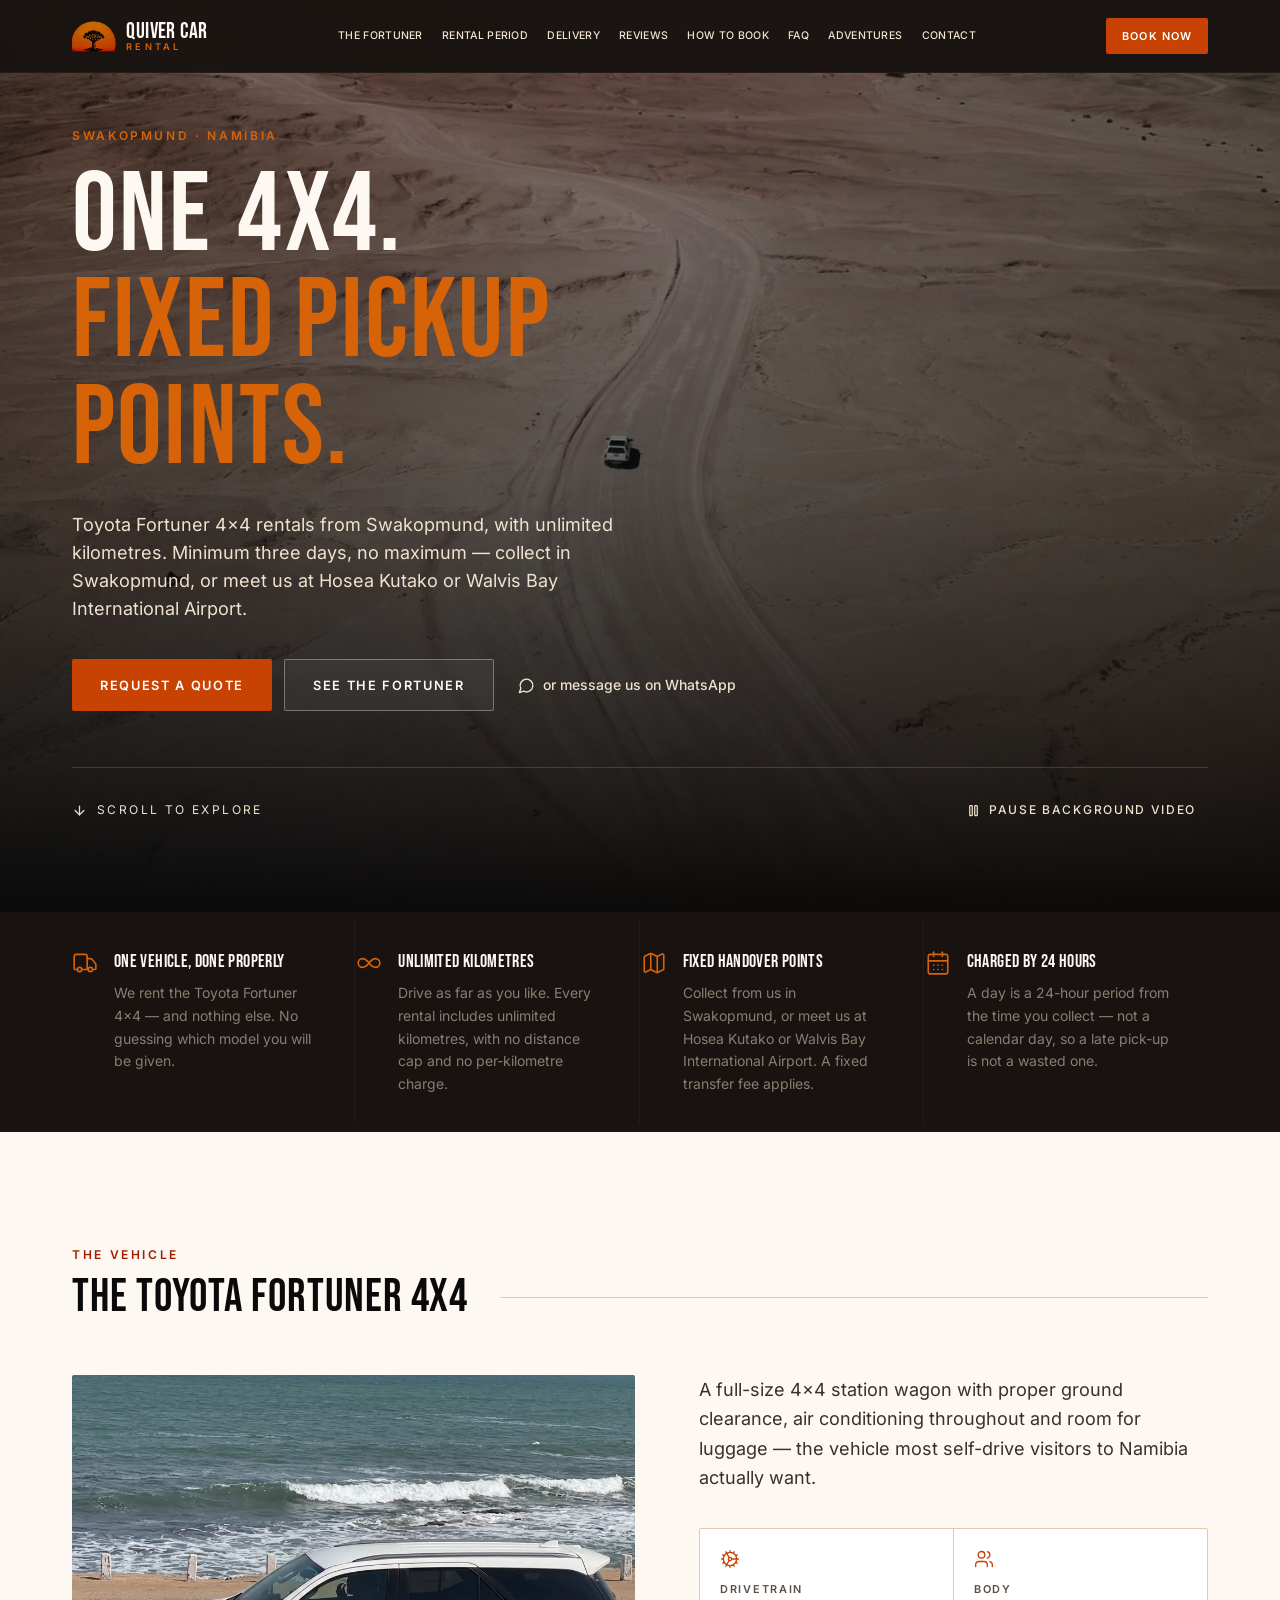
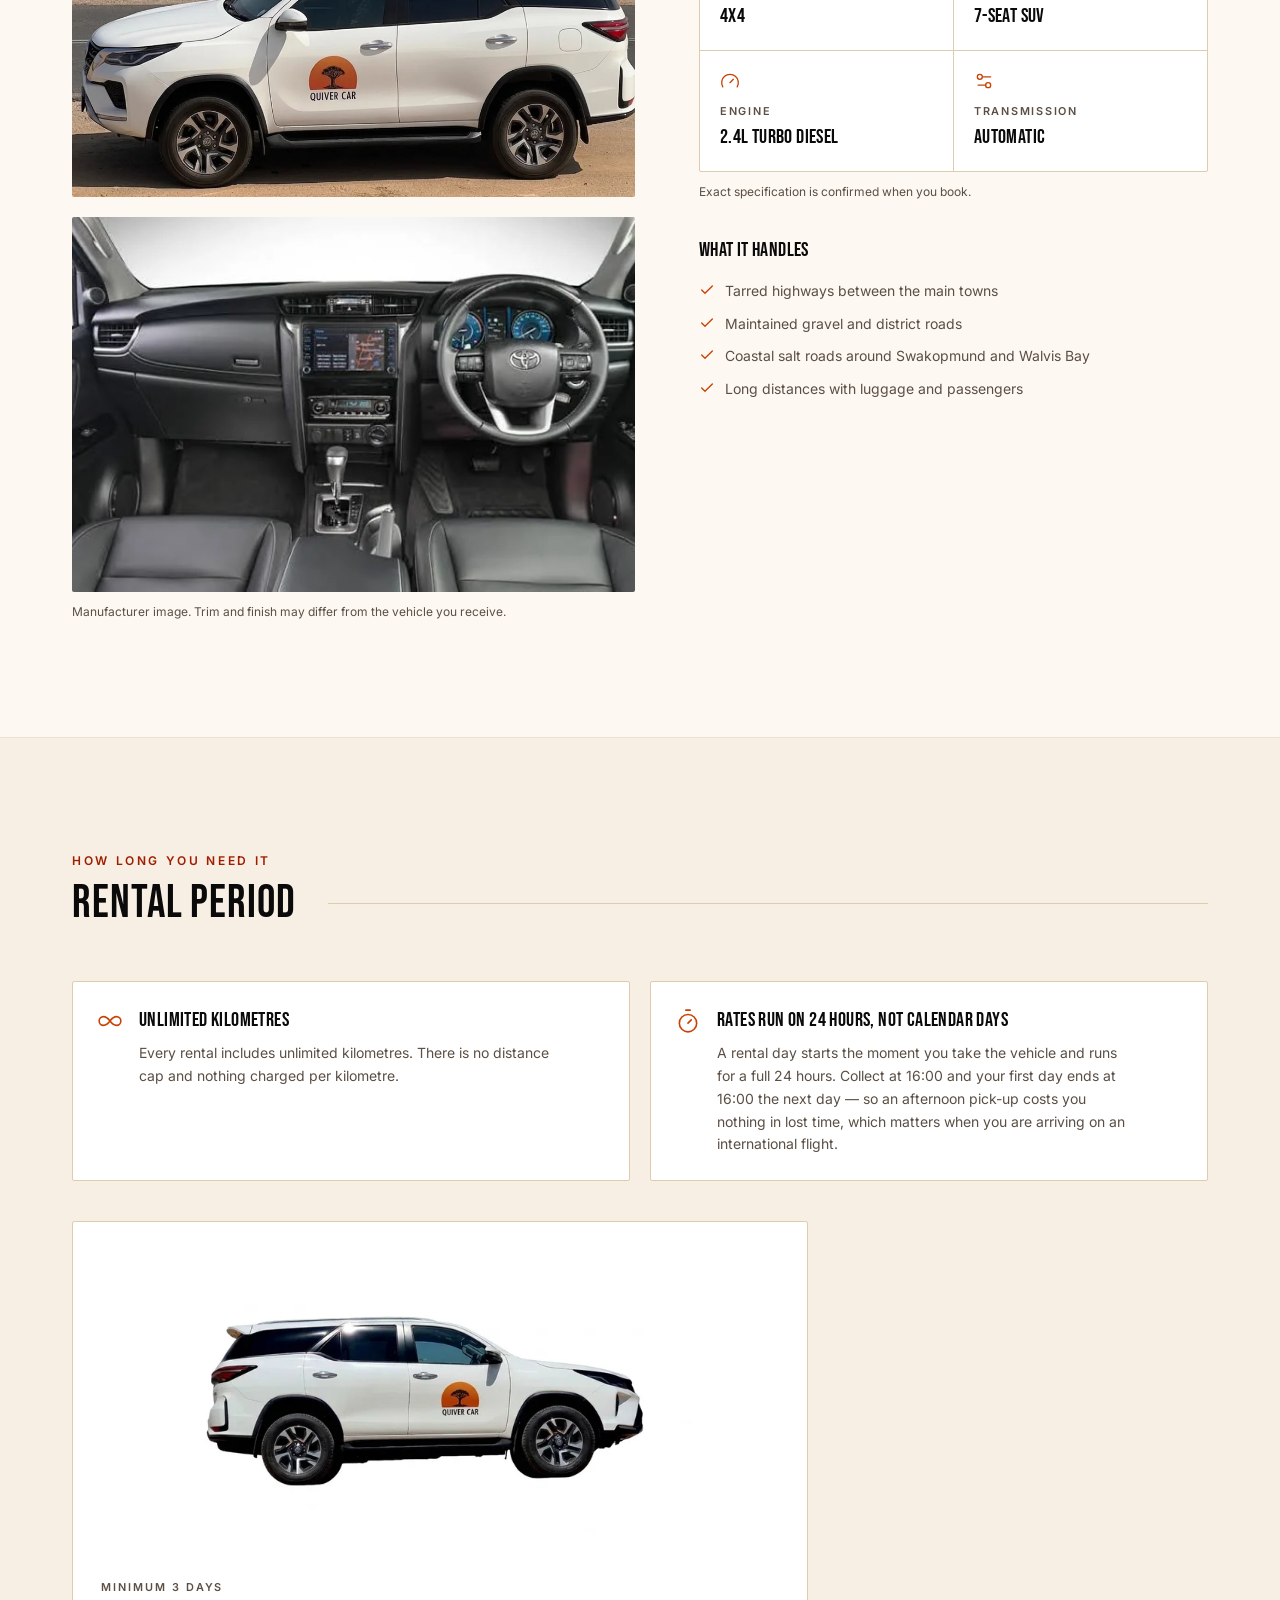
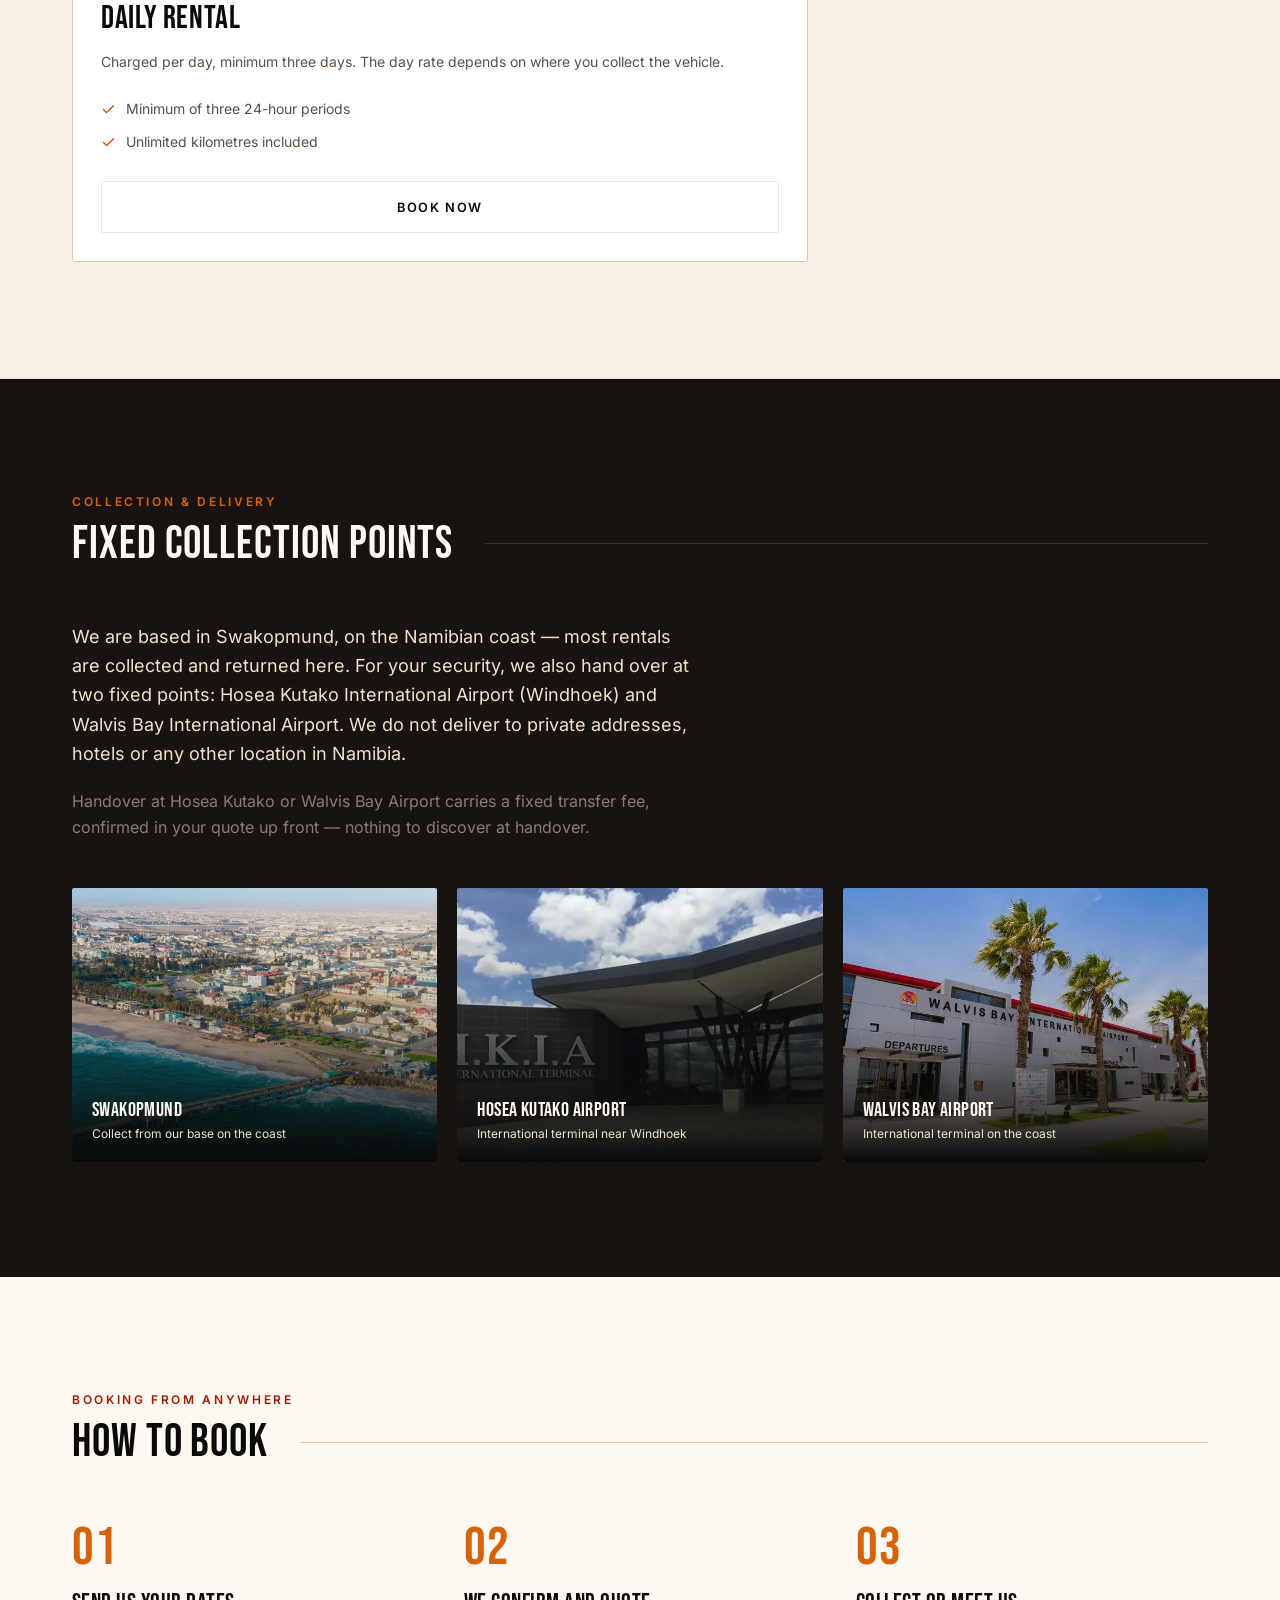
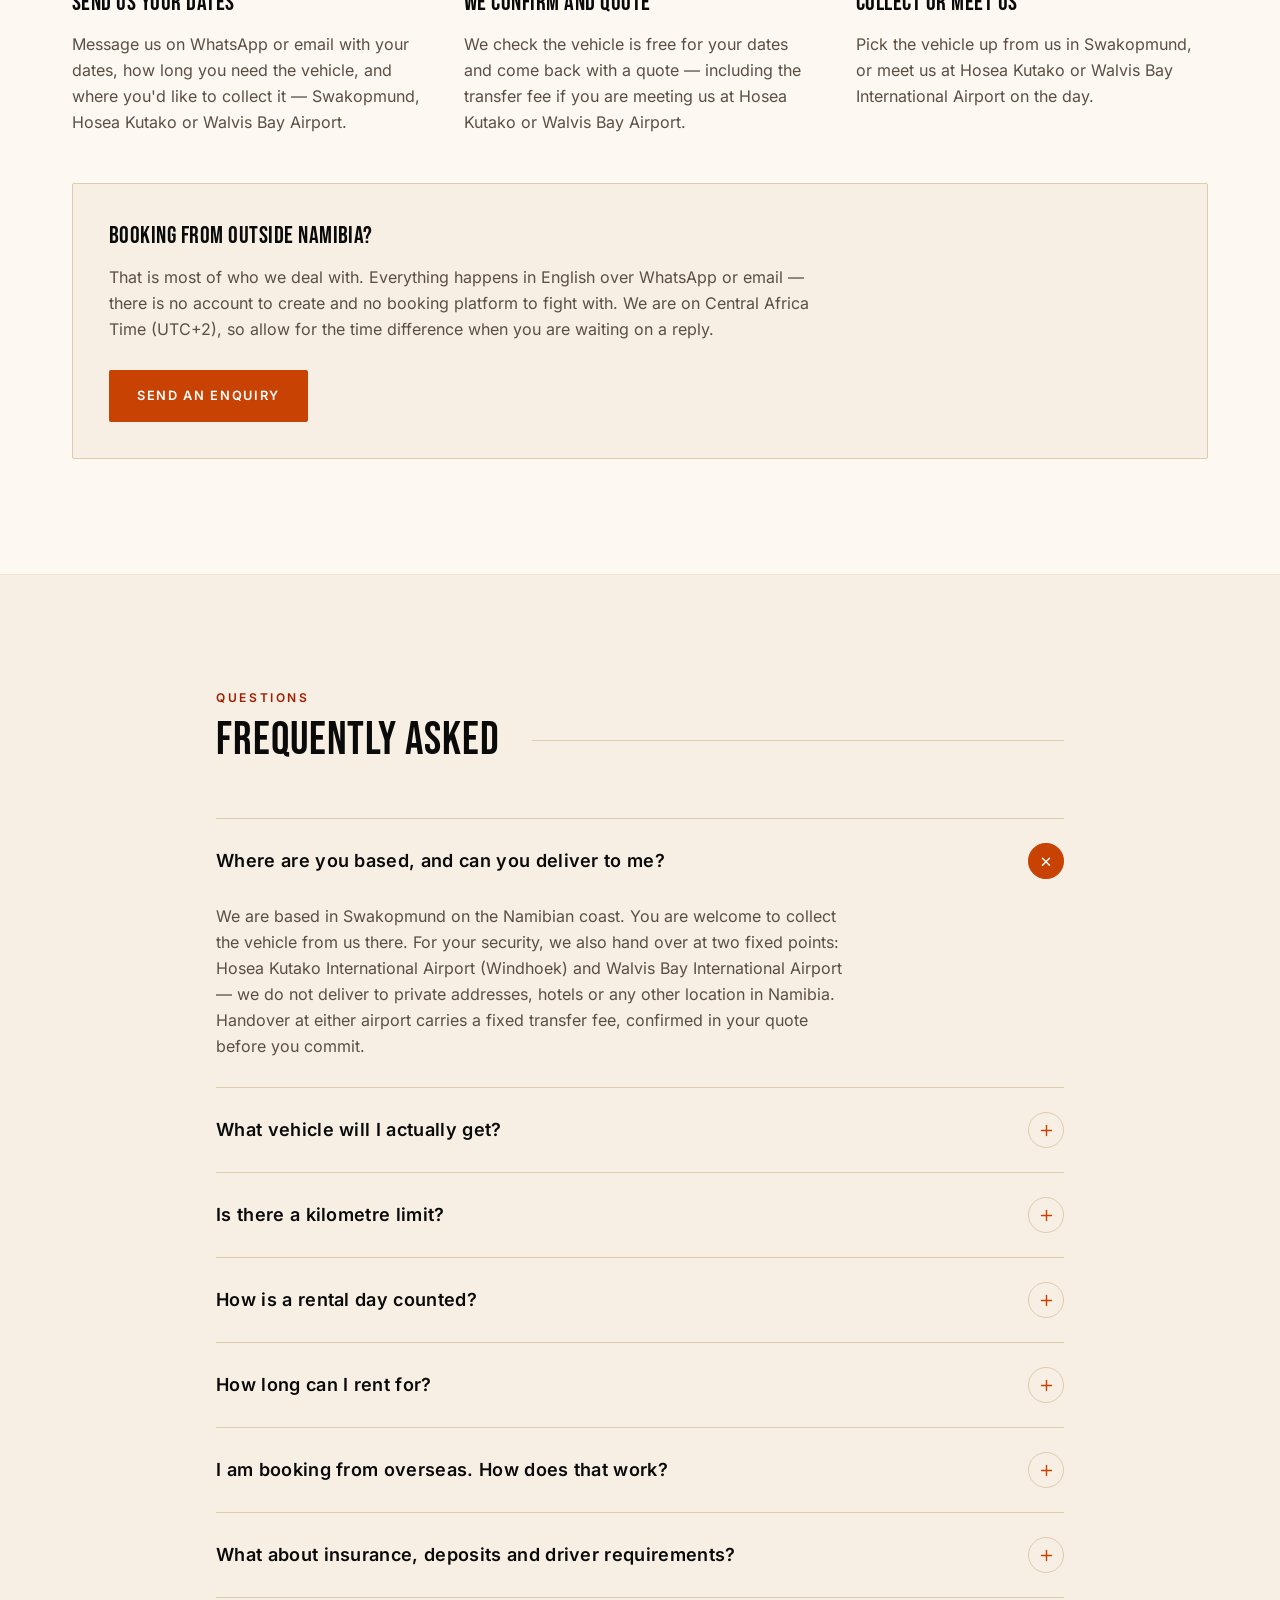
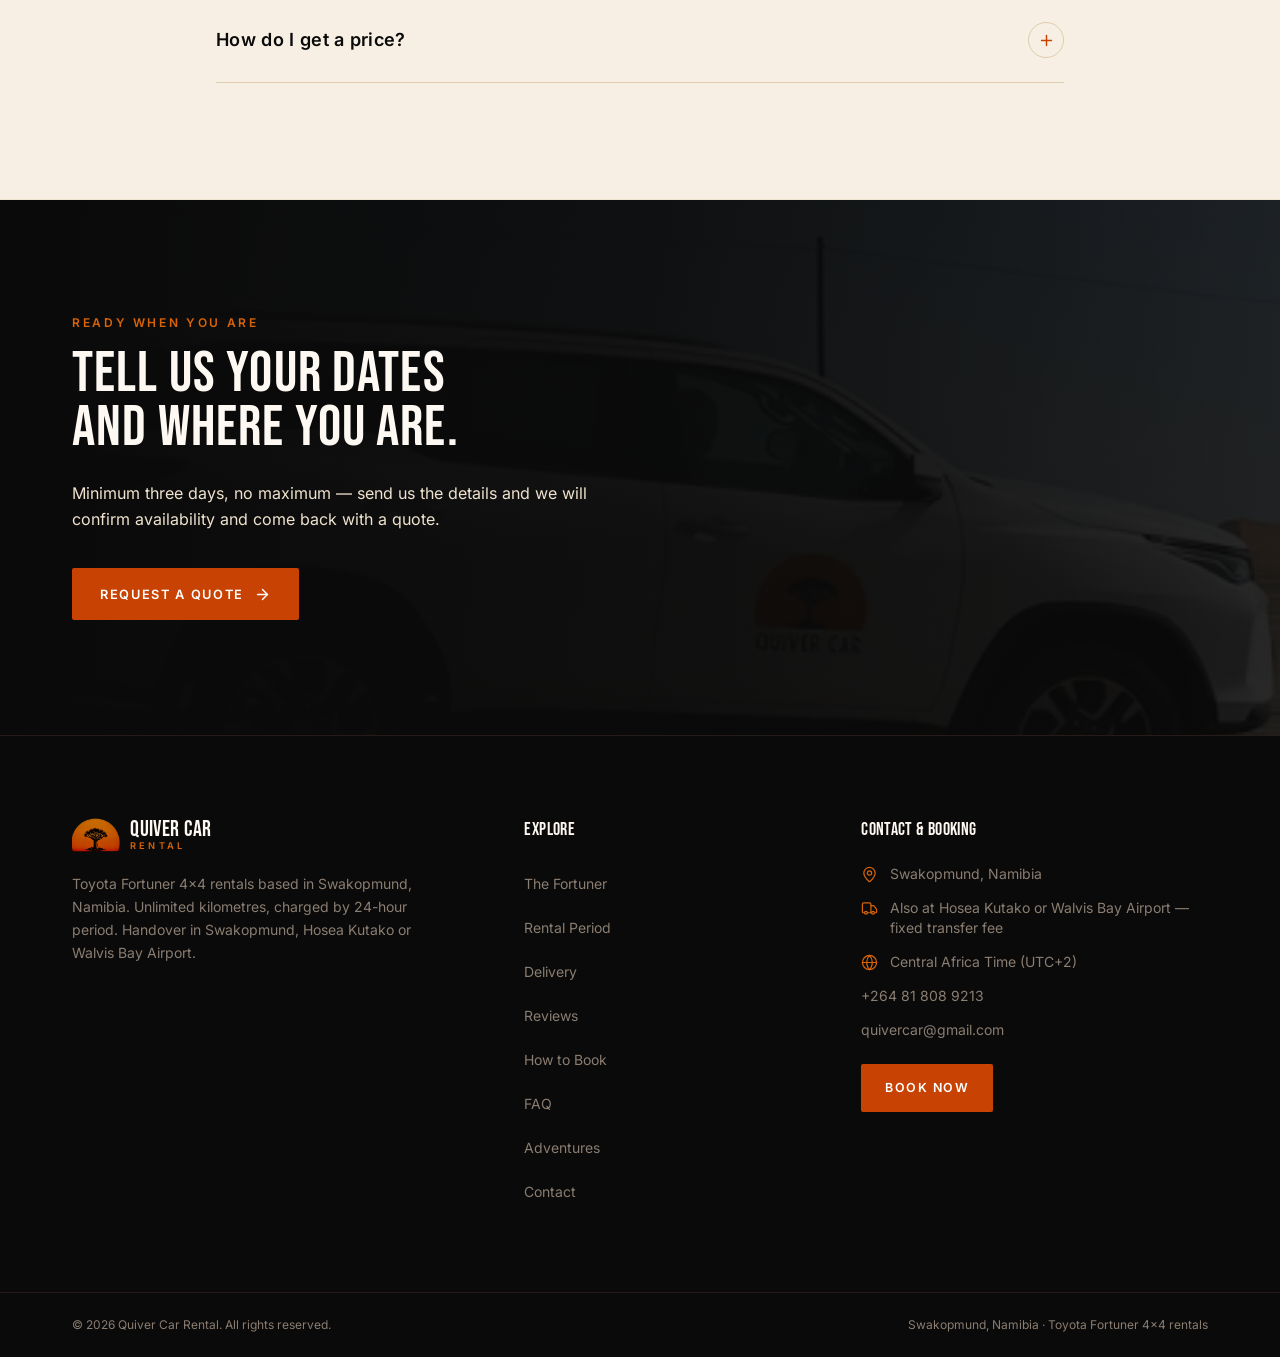
==== index.html @ 5fadf9ae "Show the Fortuner photo on the pricing card and booking review step Adds a vehicle image to the top " ====
<!DOCTYPE html><html lang="en" class="__variable_52c171 __variable_41d65d"><head><meta charSet="utf-8"/><meta name="viewport" content="width=device-width, initial-scale=1"/><link rel="preload" as="image" href="img/mark.png"/><link rel="preload" as="image" href="img/coast.webp"/><link rel="stylesheet" href="_next/static/css/a8dc9301f26d5d79.css" data-precedence="next"/><link rel="preload" as="script" fetchPriority="low" href="_next/static/chunks/webpack-a5c66e363e1b3163.js"/><script src="_next/static/chunks/4bd1b696-927b5d87d2664d33.js" async=""></script><script src="_next/static/chunks/517-0dc8cfbf3fb47ff1.js" async=""></script><script src="_next/static/chunks/main-app-8395f600ef21adf1.js" async=""></script><script src="_next/static/chunks/970-c23693e94775e410.js" async=""></script><script src="_next/static/chunks/778-c5ab63cc339256c5.js" async=""></script><script src="_next/static/chunks/173-78d7983752b4e274.js" async=""></script><script src="_next/static/chunks/107-6d17d8aec960c8bc.js" async=""></script><script src="_next/static/chunks/app/layout-338c8507594116b7.js" async=""></script><script src="_next/static/chunks/app/page-344783a2441de7b4.js" async=""></script><meta name="theme-color" content="#181210"/><title>Quiver Car Rental — Toyota Fortuner 4x4 Hire in Namibia</title><meta name="description" content="Toyota Fortuner 4x4 rentals based in Swakopmund, Namibia. Unlimited kilometres, rates by 24-hour period. Collection in Swakopmund, or handover at Hosea Kutako or Walvis Bay International Airport. Book by WhatsApp or email."/><meta name="keywords" content="Fortuner rental Namibia,4x4 hire Swakopmund,car rental Namibia,monthly car hire Namibia,Namibia self drive"/><meta property="og:title" content="Quiver Car Rental — Toyota Fortuner 4x4 Hire in Namibia"/><meta property="og:description" content="Toyota Fortuner 4x4 rentals from Swakopmund. Unlimited kilometres, collected in Swakopmund or at Hosea Kutako / Walvis Bay Airport."/><meta property="og:site_name" content="Quiver Car Rental"/><meta property="og:locale" content="en_NA"/><meta property="og:image" content="https://quivercarrental.com/img/coast.webp"/><meta property="og:type" content="website"/><meta name="twitter:card" content="summary_large_image"/><meta name="twitter:title" content="Quiver Car Rental — Toyota Fortuner 4x4 Hire in Namibia"/><meta name="twitter:description" content="Toyota Fortuner 4x4 rentals from Swakopmund. Unlimited kilometres, collected in Swakopmund or at Hosea Kutako / Walvis Bay Airport."/><meta name="twitter:image" content="https://quivercarrental.com/img/coast.webp"/><script src="_next/static/chunks/polyfills-42372ed130431b0a.js" noModule=""></script></head><body class="min-h-dvh"><a href="index.html#main" class="sr-only focus:not-sr-only focus:fixed focus:left-4 focus:top-4 focus:z-[200] focus:rounded focus:bg-ink-950 focus:px-5 focus:py-3 focus:text-sm focus:font-semibold focus:text-sand-50">Skip to main content</a><header class="fixed inset-x-0 top-0 z-50 transition-colors duration-300 ease-out bg-gradient-to-b from-ink-950/70 to-transparent"><div class="container-q flex h-[72px] items-center justify-between gap-6"><a class="flex shrink-0 items-center gap-2.5" aria-label="Quiver Car Rental — home" href="index.html"><img alt="" width="44" height="34" decoding="async" data-nimg="1" class="h-[34px] w-auto" style="color:transparent" src="img/mark.png"/><span class="flex flex-col leading-none"><span class="whitespace-nowrap font-display text-[1.35rem] tracking-display text-sand-50">Quiver Car</span><span class="font-body text-[0.58rem] font-semibold uppercase tracking-[0.34em] text-sun-500">Rental</span></span></a><nav aria-label="Primary" class="hidden lg:block"><ul class="flex items-center gap-1"><li><a class="relative block whitespace-nowrap rounded px-2.5 py-2 text-[0.74rem] font-medium uppercase tracking-[0.08em] transition-colors duration-200 text-sand-200 hover:text-sand-50" href="index.html#vehicle">The Fortuner</a></li><li><a class="relative block whitespace-nowrap rounded px-2.5 py-2 text-[0.74rem] font-medium uppercase tracking-[0.08em] transition-colors duration-200 text-sand-200 hover:text-sand-50" href="index.html#rates">Rental Period</a></li><li><a class="relative block whitespace-nowrap rounded px-2.5 py-2 text-[0.74rem] font-medium uppercase tracking-[0.08em] transition-colors duration-200 text-sand-200 hover:text-sand-50" href="index.html#delivery">Delivery</a></li><li><a class="relative block whitespace-nowrap rounded px-2.5 py-2 text-[0.74rem] font-medium uppercase tracking-[0.08em] transition-colors duration-200 text-sand-200 hover:text-sand-50" href="index.html#reviews">Reviews</a></li><li><a class="relative block whitespace-nowrap rounded px-2.5 py-2 text-[0.74rem] font-medium uppercase tracking-[0.08em] transition-colors duration-200 text-sand-200 hover:text-sand-50" href="index.html#booking">How to Book</a></li><li><a class="relative block whitespace-nowrap rounded px-2.5 py-2 text-[0.74rem] font-medium uppercase tracking-[0.08em] transition-colors duration-200 text-sand-200 hover:text-sand-50" href="index.html#faq">FAQ</a></li><li><a class="relative block whitespace-nowrap rounded px-2.5 py-2 text-[0.74rem] font-medium uppercase tracking-[0.08em] transition-colors duration-200 text-sand-200 hover:text-sand-50" href="adventures.html">Adventures</a></li><li><a class="relative block whitespace-nowrap rounded px-2.5 py-2 text-[0.74rem] font-medium uppercase tracking-[0.08em] transition-colors duration-200 text-sand-200 hover:text-sand-50" href="contact.html">Contact</a></li></ul></nav><div class="flex items-center gap-2"><a class="hidden whitespace-nowrap rounded-sm bg-sun-600 px-5 py-3 text-[0.75rem] font-semibold uppercase tracking-[0.1em] text-white transition-colors duration-200 hover:bg-sun-700 sm:inline-block" href="booking.html">Book Now</a><button type="button" aria-label="Open navigation menu" aria-expanded="false" class="grid h-12 w-12 place-items-center rounded-sm text-sand-50 transition-colors duration-200 hover:bg-white/10 lg:hidden"><svg xmlns="http://www.w3.org/2000/svg" width="24" height="24" viewBox="0 0 24 24" fill="none" stroke="currentColor" stroke-width="1.75" stroke-linecap="round" stroke-linejoin="round" class="lucide lucide-menu" aria-hidden="true"><line x1="4" x2="20" y1="12" y2="12"></line><line x1="4" x2="20" y1="6" y2="6"></line><line x1="4" x2="20" y1="18" y2="18"></line></svg></button></div></div></header><main id="main"><section class="relative isolate flex min-h-[100svh] items-end overflow-hidden bg-ink-950"><div class="absolute inset-0 -z-10 h-[115%] w-full"><video class="h-full w-full object-cover" autoPlay="" muted="" loop="" playsInline="" preload="metadata" poster="video/hero-poster.jpg" aria-label="Aerial footage of a white 4x4 travelling a gravel road across the Namibian desert, with the Atlantic on the horizon"><source src="video/hero-1080.mp4" media="(min-width: 768px)" type="video/mp4"/><source src="video/hero-720.mp4" type="video/mp4"/></video></div><div aria-hidden="true" class="absolute inset-0 -z-10 bg-gradient-to-t from-ink-950 via-ink-950/55 to-ink-950/35"></div><div aria-hidden="true" class="absolute inset-0 -z-10 bg-gradient-to-br from-sun-700/25 via-transparent to-sun-500/10 mix-blend-soft-light"></div><div class="container-q relative w-full pb-16 pt-32 sm:pb-20"><p class="eyebrow-on-dark mb-5" style="opacity:0;transform:translateY(12px)">Swakopmund · Namibia</p><h1 class="max-w-[16ch] text-[clamp(2.9rem,10vw,7rem)] text-sand-50"><span class="mr-[0.22em] inline-block" style="opacity:0;transform:translateY(55%)">One</span><span class="mr-[0.22em] inline-block" style="opacity:0;transform:translateY(55%)">4x4.</span><span class="inline-block text-sun-500" style="opacity:0;transform:translateY(55%)">Fixed Pickup Points.</span></h1><p class="mt-7 max-w-[52ch] text-base leading-relaxed text-sand-200 sm:text-lg" style="opacity:0;transform:translateY(16px)">Toyota Fortuner 4x4 rentals from Swakopmund, with unlimited kilometres. Minimum three days, no maximum — collect in Swakopmund, or meet us at Hosea Kutako or Walvis Bay International Airport.</p><div class="mt-9 flex flex-col gap-3 sm:flex-row sm:items-center" style="opacity:0;transform:translateY(16px)"><a class="inline-flex min-h-[52px] items-center justify-center gap-2.5 rounded-sm px-7 text-[0.8rem] font-semibold uppercase tracking-[0.13em] transition-all duration-200 ease-out bg-sun-600 text-white hover:bg-sun-700 hover:-translate-y-0.5 " href="contact.html">Request a Quote</a><a class="inline-flex min-h-[52px] items-center justify-center gap-2.5 rounded-sm px-7 text-[0.8rem] font-semibold uppercase tracking-[0.13em] transition-all duration-200 ease-out border border-sand-50/35 bg-sand-50/5 text-sand-50 backdrop-blur-sm hover:border-sand-50 hover:bg-sand-50/15 " href="index.html#vehicle">See the Fortuner</a></div><div class="mt-14 flex items-center justify-between border-t border-sand-50/15 pt-5"><span class="hidden items-center gap-2.5 text-xs uppercase tracking-[0.2em] text-sand-200 sm:flex"><svg xmlns="http://www.w3.org/2000/svg" width="15" height="15" viewBox="0 0 24 24" fill="none" stroke="currentColor" stroke-width="2" stroke-linecap="round" stroke-linejoin="round" class="lucide lucide-arrow-down" aria-hidden="true"><path d="M12 5v14"></path><path d="m19 12-7 7-7-7"></path></svg>Scroll to explore</span><button type="button" class="ml-auto inline-flex min-h-[44px] items-center gap-2 rounded-sm px-3 text-xs font-medium uppercase tracking-[0.14em] text-sand-200 transition-colors duration-200 hover:bg-white/10 hover:text-sand-50"><svg xmlns="http://www.w3.org/2000/svg" width="15" height="15" viewBox="0 0 24 24" fill="none" stroke="currentColor" stroke-width="2" stroke-linecap="round" stroke-linejoin="round" class="lucide lucide-pause" aria-hidden="true"><rect x="14" y="4" width="4" height="16" rx="1"></rect><rect x="6" y="4" width="4" height="16" rx="1"></rect></svg>Pause background video</button></div></div></section><section class="bg-ink-900" aria-label="Why rent with us"><div class="container-q grid gap-px py-2 sm:grid-cols-2 xl:grid-cols-4"><div class="flex gap-4 border-b border-ink-800 py-7 xl:border-b-0 xl:border-r xl:pr-8 xl:last:border-r-0" style="opacity:0;transform:translateY(22px)"><svg xmlns="http://www.w3.org/2000/svg" width="26" height="26" viewBox="0 0 24 24" fill="none" stroke="currentColor" stroke-width="1.5" stroke-linecap="round" stroke-linejoin="round" class="lucide lucide-truck mt-0.5 shrink-0 text-sun-500" aria-hidden="true"><path d="M14 18V6a2 2 0 0 0-2-2H4a2 2 0 0 0-2 2v11a1 1 0 0 0 1 1h2"></path><path d="M15 18H9"></path><path d="M19 18h2a1 1 0 0 0 1-1v-3.65a1 1 0 0 0-.22-.624l-3.48-4.35A1 1 0 0 0 17.52 8H14"></path><circle cx="17" cy="18" r="2"></circle><circle cx="7" cy="18" r="2"></circle></svg><div><h2 class="font-display text-lg tracking-display text-sand-50">One Vehicle, Done Properly</h2><p class="mt-1.5 text-sm leading-relaxed text-ink-400">We rent the Toyota Fortuner 4x4 — and nothing else. No guessing which model you will be given.</p></div></div><div class="flex gap-4 border-b border-ink-800 py-7 xl:border-b-0 xl:border-r xl:pr-8 xl:last:border-r-0" style="opacity:0;transform:translateY(22px)"><svg xmlns="http://www.w3.org/2000/svg" width="26" height="26" viewBox="0 0 24 24" fill="none" stroke="currentColor" stroke-width="1.5" stroke-linecap="round" stroke-linejoin="round" class="lucide lucide-infinity mt-0.5 shrink-0 text-sun-500" aria-hidden="true"><path d="M12 12c-2-2.67-4-4-6-4a4 4 0 1 0 0 8c2 0 4-1.33 6-4Zm0 0c2 2.67 4 4 6 4a4 4 0 0 0 0-8c-2 0-4 1.33-6 4Z"></path></svg><div><h2 class="font-display text-lg tracking-display text-sand-50">Unlimited Kilometres</h2><p class="mt-1.5 text-sm leading-relaxed text-ink-400">Drive as far as you like. Every rental includes unlimited kilometres, with no distance cap and no per-kilometre charge.</p></div></div><div class="flex gap-4 border-b border-ink-800 py-7 xl:border-b-0 xl:border-r xl:pr-8 xl:last:border-r-0" style="opacity:0;transform:translateY(22px)"><svg xmlns="http://www.w3.org/2000/svg" width="26" height="26" viewBox="0 0 24 24" fill="none" stroke="currentColor" stroke-width="1.5" stroke-linecap="round" stroke-linejoin="round" class="lucide lucide-map mt-0.5 shrink-0 text-sun-500" aria-hidden="true"><path d="M14.106 5.553a2 2 0 0 0 1.788 0l3.659-1.83A1 1 0 0 1 21 4.619v12.764a1 1 0 0 1-.553.894l-4.553 2.277a2 2 0 0 1-1.788 0l-4.212-2.106a2 2 0 0 0-1.788 0l-3.659 1.83A1 1 0 0 1 3 19.381V6.618a1 1 0 0 1 .553-.894l4.553-2.277a2 2 0 0 1 1.788 0z"></path><path d="M15 5.764v15"></path><path d="M9 3.236v15"></path></svg><div><h2 class="font-display text-lg tracking-display text-sand-50">Fixed Handover Points</h2><p class="mt-1.5 text-sm leading-relaxed text-ink-400">Collect from us in Swakopmund, or meet us at Hosea Kutako or Walvis Bay International Airport. A fixed transfer fee applies.</p></div></div><div class="flex gap-4 border-b border-ink-800 py-7 xl:border-b-0 xl:border-r xl:pr-8 xl:last:border-r-0" style="opacity:0;transform:translateY(22px)"><svg xmlns="http://www.w3.org/2000/svg" width="26" height="26" viewBox="0 0 24 24" fill="none" stroke="currentColor" stroke-width="1.5" stroke-linecap="round" stroke-linejoin="round" class="lucide lucide-calendar-days mt-0.5 shrink-0 text-sun-500" aria-hidden="true"><path d="M8 2v4"></path><path d="M16 2v4"></path><rect width="18" height="18" x="3" y="4" rx="2"></rect><path d="M3 10h18"></path><path d="M8 14h.01"></path><path d="M12 14h.01"></path><path d="M16 14h.01"></path><path d="M8 18h.01"></path><path d="M12 18h.01"></path><path d="M16 18h.01"></path></svg><div><h2 class="font-display text-lg tracking-display text-sand-50">Charged by 24 Hours</h2><p class="mt-1.5 text-sm leading-relaxed text-ink-400">A day is a 24-hour period from the time you collect — not a calendar day, so a late pick-up is not a wasted one.</p></div></div></div></section><section id="vehicle" class="section-y" aria-labelledby="vehicle-heading"><div class="container-q"><div class="mb-10 sm:mb-14" style="opacity:0;transform:translateY(22px)"><p class="eyebrow mb-3">The vehicle</p><div class="flex items-center gap-5 sm:gap-8"><h2 class="shrink-0 text-[clamp(1.75rem,4.5vw,2.9rem)] text-ink-950">The Toyota Fortuner 4x4</h2><span class="rule-trail" aria-hidden="true"></span></div></div><h2 id="vehicle-heading" class="sr-only">The Toyota Fortuner 4x4</h2><div class="grid gap-10 lg:grid-cols-[1.05fr_0.95fr] lg:gap-16"><div class="space-y-5"><div class="relative aspect-[4/3] overflow-hidden rounded-sm" style="opacity:0;transform:translateY(22px)"><img alt="The Quiver Car Rental Toyota Fortuner parked on the sand beside the Atlantic surf" decoding="async" data-nimg="fill" class="object-cover" style="position:absolute;height:100%;width:100%;left:0;top:0;right:0;bottom:0;color:transparent" src="img/coast.webp"/></div><div style="opacity:0;transform:translateY(22px)"><figure><div class="relative aspect-[3/2] overflow-hidden rounded-sm bg-sand-100"><img alt="The cabin of a Toyota Fortuner, showing the dashboard, touchscreen and right-hand-drive steering wheel" loading="lazy" decoding="async" data-nimg="fill" class="object-cover" style="position:absolute;height:100%;width:100%;left:0;top:0;right:0;bottom:0;color:transparent" src="img/interior.webp"/></div><figcaption class="mt-2.5 text-xs leading-relaxed text-ink-600">Manufacturer image. Trim and finish may differ from the vehicle you receive.</figcaption></figure></div></div><div><div style="opacity:0;transform:translateY(22px)"><p class="max-w-[54ch] text-lg leading-relaxed text-ink-700">A full-size 4x4 station wagon with proper ground clearance, air conditioning throughout and room for luggage — the vehicle most self-drive visitors to Namibia actually want.</p></div><div style="opacity:0;transform:translateY(22px)"><dl class="mt-9 grid grid-cols-2 gap-px overflow-hidden rounded-sm border border-sand-300 bg-sand-300"><div class="bg-white p-5"><svg xmlns="http://www.w3.org/2000/svg" width="20" height="20" viewBox="0 0 24 24" fill="none" stroke="currentColor" stroke-width="1.6" stroke-linecap="round" stroke-linejoin="round" class="lucide lucide-cog text-sun-600" aria-hidden="true"><path d="M12 20a8 8 0 1 0 0-16 8 8 0 0 0 0 16Z"></path><path d="M12 14a2 2 0 1 0 0-4 2 2 0 0 0 0 4Z"></path><path d="M12 2v2"></path><path d="M12 22v-2"></path><path d="m17 20.66-1-1.73"></path><path d="M11 10.27 7 3.34"></path><path d="m20.66 17-1.73-1"></path><path d="m3.34 7 1.73 1"></path><path d="M14 12h8"></path><path d="M2 12h2"></path><path d="m20.66 7-1.73 1"></path><path d="m3.34 17 1.73-1"></path><path d="m17 3.34-1 1.73"></path><path d="m11 13.73-4 6.93"></path></svg><dt class="mt-3 text-[0.68rem] font-semibold uppercase tracking-[0.16em] text-ink-600">Drivetrain</dt><dd class="mt-1 font-display text-xl tracking-display text-ink-950">4x4</dd></div><div class="bg-white p-5"><svg xmlns="http://www.w3.org/2000/svg" width="20" height="20" viewBox="0 0 24 24" fill="none" stroke="currentColor" stroke-width="1.6" stroke-linecap="round" stroke-linejoin="round" class="lucide lucide-users text-sun-600" aria-hidden="true"><path d="M16 21v-2a4 4 0 0 0-4-4H6a4 4 0 0 0-4 4v2"></path><circle cx="9" cy="7" r="4"></circle><path d="M22 21v-2a4 4 0 0 0-3-3.87"></path><path d="M16 3.13a4 4 0 0 1 0 7.75"></path></svg><dt class="mt-3 text-[0.68rem] font-semibold uppercase tracking-[0.16em] text-ink-600">Body</dt><dd class="mt-1 font-display text-xl tracking-display text-ink-950">7-seat SUV</dd></div><div class="bg-white p-5"><svg xmlns="http://www.w3.org/2000/svg" width="20" height="20" viewBox="0 0 24 24" fill="none" stroke="currentColor" stroke-width="1.6" stroke-linecap="round" stroke-linejoin="round" class="lucide lucide-gauge text-sun-600" aria-hidden="true"><path d="m12 14 4-4"></path><path d="M3.34 19a10 10 0 1 1 17.32 0"></path></svg><dt class="mt-3 text-[0.68rem] font-semibold uppercase tracking-[0.16em] text-ink-600">Engine</dt><dd class="mt-1 font-display text-xl tracking-display text-ink-950">2.4L Turbo Diesel</dd></div><div class="bg-white p-5"><svg xmlns="http://www.w3.org/2000/svg" width="20" height="20" viewBox="0 0 24 24" fill="none" stroke="currentColor" stroke-width="1.6" stroke-linecap="round" stroke-linejoin="round" class="lucide lucide-settings2 text-sun-600" aria-hidden="true"><path d="M20 7h-9"></path><path d="M14 17H5"></path><circle cx="17" cy="17" r="3"></circle><circle cx="7" cy="7" r="3"></circle></svg><dt class="mt-3 text-[0.68rem] font-semibold uppercase tracking-[0.16em] text-ink-600">Transmission</dt><dd class="mt-1 font-display text-xl tracking-display text-ink-950">Automatic</dd></div></dl><p class="mt-3 text-xs text-ink-600">Exact specification is confirmed when you book.</p></div><div style="opacity:0;transform:translateY(22px)"><h3 class="mt-9 font-display text-xl tracking-display text-ink-950">What it handles</h3><ul class="mt-4 space-y-2.5"><li class="flex gap-2.5 text-sm leading-relaxed text-ink-600"><svg xmlns="http://www.w3.org/2000/svg" width="16" height="16" viewBox="0 0 24 24" fill="none" stroke="currentColor" stroke-width="2" stroke-linecap="round" stroke-linejoin="round" class="lucide lucide-check mt-0.5 shrink-0 text-sun-600" aria-hidden="true"><path d="M20 6 9 17l-5-5"></path></svg>Tarred highways between the main towns</li><li class="flex gap-2.5 text-sm leading-relaxed text-ink-600"><svg xmlns="http://www.w3.org/2000/svg" width="16" height="16" viewBox="0 0 24 24" fill="none" stroke="currentColor" stroke-width="2" stroke-linecap="round" stroke-linejoin="round" class="lucide lucide-check mt-0.5 shrink-0 text-sun-600" aria-hidden="true"><path d="M20 6 9 17l-5-5"></path></svg>Maintained gravel and district roads</li><li class="flex gap-2.5 text-sm leading-relaxed text-ink-600"><svg xmlns="http://www.w3.org/2000/svg" width="16" height="16" viewBox="0 0 24 24" fill="none" stroke="currentColor" stroke-width="2" stroke-linecap="round" stroke-linejoin="round" class="lucide lucide-check mt-0.5 shrink-0 text-sun-600" aria-hidden="true"><path d="M20 6 9 17l-5-5"></path></svg>Coastal salt roads around Swakopmund and Walvis Bay</li><li class="flex gap-2.5 text-sm leading-relaxed text-ink-600"><svg xmlns="http://www.w3.org/2000/svg" width="16" height="16" viewBox="0 0 24 24" fill="none" stroke="currentColor" stroke-width="2" stroke-linecap="round" stroke-linejoin="round" class="lucide lucide-check mt-0.5 shrink-0 text-sun-600" aria-hidden="true"><path d="M20 6 9 17l-5-5"></path></svg>Long distances with luggage and passengers</li></ul></div></div></div></div></section><section id="rates" class="border-y border-sand-200 bg-sand-100 section-y" aria-labelledby="rates-heading"><div class="container-q"><div class="mb-10 sm:mb-14" style="opacity:0;transform:translateY(22px)"><p class="eyebrow mb-3">How long you need it</p><div class="flex items-center gap-5 sm:gap-8"><h2 class="shrink-0 text-[clamp(1.75rem,4.5vw,2.9rem)] text-ink-950">Rental Period</h2><span class="rule-trail" aria-hidden="true"></span></div></div><h2 id="rates-heading" class="sr-only">Rental period</h2><div class="mb-10 grid gap-5 sm:grid-cols-2"><div class="flex gap-4 rounded-sm border border-sand-300 bg-white p-6" style="opacity:0;transform:translateY(22px)"><svg xmlns="http://www.w3.org/2000/svg" width="26" height="26" viewBox="0 0 24 24" fill="none" stroke="currentColor" stroke-width="1.5" stroke-linecap="round" stroke-linejoin="round" class="lucide lucide-infinity mt-0.5 shrink-0 text-sun-600" aria-hidden="true"><path d="M12 12c-2-2.67-4-4-6-4a4 4 0 1 0 0 8c2 0 4-1.33 6-4Zm0 0c2 2.67 4 4 6 4a4 4 0 0 0 0-8c-2 0-4 1.33-6 4Z"></path></svg><div><h3 class="font-display text-xl tracking-display text-ink-950">Unlimited Kilometres</h3><p class="mt-2 max-w-[46ch] text-sm leading-relaxed text-ink-600">Every rental includes unlimited kilometres. There is no distance cap and nothing charged per kilometre.</p></div></div><div class="flex gap-4 rounded-sm border border-sand-300 bg-white p-6" style="opacity:0;transform:translateY(22px)"><svg xmlns="http://www.w3.org/2000/svg" width="26" height="26" viewBox="0 0 24 24" fill="none" stroke="currentColor" stroke-width="1.5" stroke-linecap="round" stroke-linejoin="round" class="lucide lucide-timer mt-0.5 shrink-0 text-sun-600" aria-hidden="true"><line x1="10" x2="14" y1="2" y2="2"></line><line x1="12" x2="15" y1="14" y2="11"></line><circle cx="12" cy="14" r="8"></circle></svg><div><h3 class="font-display text-xl tracking-display text-ink-950">Rates run on 24 hours, not calendar days</h3><p class="mt-2 max-w-[46ch] text-sm leading-relaxed text-ink-600">A rental day starts the moment you take the vehicle and runs for a full 24 hours. Collect at 16:00 and your first day ends at 16:00 the next day — so an afternoon pick-up costs you nothing in lost time, which matters when you are arriving on an international flight.</p></div></div></div><div class="max-w-[46rem]"><div class="flex h-full flex-col rounded-sm border p-7 border-sand-300 bg-white" style="opacity:0;transform:translateY(22px)"><div class="-mx-7 -mt-7 mb-4"><img class="block w-full h-auto rounded-t-sm" src="img/fortuner-pricing.webp" alt="Toyota Fortuner 4x4 available for daily rental" loading="lazy"/></div><p class="text-[0.68rem] font-semibold uppercase tracking-[0.18em] text-ink-600">Minimum 3 days</p><h3 class="mt-2 font-display text-[2rem] leading-none tracking-display text-ink-950">Daily Rental</h3><p class="mt-4 text-sm leading-relaxed text-ink-600">Charged per day, minimum three days. The day rate depends on where you collect the vehicle.</p><ul class="mt-6 space-y-2.5"><li class="flex gap-2.5 text-sm leading-relaxed text-ink-600"><svg xmlns="http://www.w3.org/2000/svg" width="15" height="15" viewBox="0 0 24 24" fill="none" stroke="currentColor" stroke-width="2" stroke-linecap="round" stroke-linejoin="round" class="lucide lucide-check mt-1 shrink-0 text-sun-600" aria-hidden="true"><path d="M20 6 9 17l-5-5"></path></svg>Minimum of three 24-hour periods</li><li class="flex gap-2.5 text-sm leading-relaxed text-ink-600"><svg xmlns="http://www.w3.org/2000/svg" width="15" height="15" viewBox="0 0 24 24" fill="none" stroke="currentColor" stroke-width="2" stroke-linecap="round" stroke-linejoin="round" class="lucide lucide-check mt-1 shrink-0 text-sun-600" aria-hidden="true"><path d="M20 6 9 17l-5-5"></path></svg>Unlimited kilometres included</li></ul><div class="mt-auto pt-7"><a class="inline-flex min-h-[52px] items-center justify-center gap-2.5 rounded-sm px-7 text-[0.8rem] font-semibold uppercase tracking-[0.13em] transition-all duration-200 ease-out border border-ink-300/60 bg-transparent text-ink-950 hover:border-sun-600 hover:text-sun-700 w-full" href="booking.html">Book Now</a></div></div></div></div></section><section id="delivery" class="bg-ink-900 section-y" aria-labelledby="delivery-heading"><div class="container-q"><div class="mb-10 sm:mb-14" style="opacity:0;transform:translateY(22px)"><p class="eyebrow-on-dark mb-3">Collection &amp; delivery</p><div class="flex items-center gap-5 sm:gap-8"><h2 class="shrink-0 text-[clamp(1.75rem,4.5vw,2.9rem)] text-sand-50">Fixed Collection Points</h2><span class="rule-trail-dark" aria-hidden="true"></span></div></div><h2 id="delivery-heading" class="sr-only">Collection and delivery</h2><div class="max-w-[62ch]" style="opacity:0;transform:translateY(22px)"><p class="text-lg leading-relaxed text-sand-200">We are based in Swakopmund, on the Namibian coast — most rentals are collected and returned here. For your security, we also hand over at two fixed points: Hosea Kutako International Airport (Windhoek) and Walvis Bay International Airport. We do not deliver to private addresses, hotels or any other location in Namibia.</p><p class="mt-5 leading-relaxed text-ink-400">Handover at Hosea Kutako or Walvis Bay Airport carries a fixed transfer fee, confirmed in your quote up front — nothing to discover at handover.</p></div><div class="mt-12 grid gap-5 sm:grid-cols-2 lg:grid-cols-3"><div style="opacity:0;transform:translateY(22px)"><figure class="group relative aspect-[4/3] overflow-hidden rounded-sm"><img alt="Aerial view of Swakopmund&#39;s coastline and jetty on the Namibian coast" loading="lazy" decoding="async" data-nimg="fill" class="object-cover transition-transform duration-700 ease-out group-hover:scale-[1.04]" style="position:absolute;height:100%;width:100%;left:0;top:0;right:0;bottom:0;color:transparent" src="img/delivery-swakopmund.webp"/><div aria-hidden="true" class="absolute inset-0 bg-gradient-to-t from-ink-950 via-ink-950/25 to-transparent"></div><figcaption class="absolute inset-x-0 bottom-0 p-5"><p class="font-display text-xl tracking-display text-sand-50">Swakopmund</p><p class="mt-0.5 text-xs text-sand-200">Collect from our base on the coast</p></figcaption></figure></div><div style="opacity:0;transform:translateY(22px)"><figure class="group relative aspect-[4/3] overflow-hidden rounded-sm"><img alt="Hosea Kutako International Airport terminal building near Windhoek" loading="lazy" decoding="async" data-nimg="fill" class="object-cover transition-transform duration-700 ease-out group-hover:scale-[1.04]" style="position:absolute;height:100%;width:100%;left:0;top:0;right:0;bottom:0;color:transparent" src="img/delivery-hosea-kutako.webp"/><div aria-hidden="true" class="absolute inset-0 bg-gradient-to-t from-ink-950 via-ink-950/25 to-transparent"></div><figcaption class="absolute inset-x-0 bottom-0 p-5"><p class="font-display text-xl tracking-display text-sand-50">Hosea Kutako Airport</p><p class="mt-0.5 text-xs text-sand-200">International terminal near Windhoek</p></figcaption></figure></div><div style="opacity:0;transform:translateY(22px)"><figure class="group relative aspect-[4/3] overflow-hidden rounded-sm"><img alt="Walvis Bay International Airport terminal building" loading="lazy" decoding="async" data-nimg="fill" class="object-cover transition-transform duration-700 ease-out group-hover:scale-[1.04]" style="position:absolute;height:100%;width:100%;left:0;top:0;right:0;bottom:0;color:transparent" src="img/delivery-walvis-bay.webp"/><div aria-hidden="true" class="absolute inset-0 bg-gradient-to-t from-ink-950 via-ink-950/25 to-transparent"></div><figcaption class="absolute inset-x-0 bottom-0 p-5"><p class="font-display text-xl tracking-display text-sand-50">Walvis Bay Airport</p><p class="mt-0.5 text-xs text-sand-200">International terminal on the coast</p></figcaption></figure></div></div></div></section><section id="booking" class="section-y" aria-labelledby="booking-heading"><div class="container-q"><div class="mb-10 sm:mb-14" style="opacity:0;transform:translateY(22px)"><p class="eyebrow mb-3">Booking from anywhere</p><div class="flex items-center gap-5 sm:gap-8"><h2 class="shrink-0 text-[clamp(1.75rem,4.5vw,2.9rem)] text-ink-950">How to Book</h2><span class="rule-trail" aria-hidden="true"></span></div></div><h2 id="booking-heading" class="sr-only">How to book</h2><div class="grid gap-8 lg:grid-cols-3 lg:gap-10"><div class="relative" style="opacity:0;transform:translateY(22px)"><span class="font-display text-[3.4rem] leading-none tracking-display text-sun-500">01</span><h3 class="mt-3 font-display text-2xl tracking-display text-ink-950">Send us your dates</h3><p class="mt-3 max-w-[46ch] leading-relaxed text-ink-600">Message us on WhatsApp or email with your dates, how long you need the vehicle, and where you'd like to collect it — Swakopmund, Hosea Kutako or Walvis Bay Airport.</p></div><div class="relative" style="opacity:0;transform:translateY(22px)"><span class="font-display text-[3.4rem] leading-none tracking-display text-sun-500">02</span><h3 class="mt-3 font-display text-2xl tracking-display text-ink-950">We confirm and quote</h3><p class="mt-3 max-w-[46ch] leading-relaxed text-ink-600">We check the vehicle is free for your dates and come back with a quote — including the transfer fee if you are meeting us at Hosea Kutako or Walvis Bay Airport.</p></div><div class="relative" style="opacity:0;transform:translateY(22px)"><span class="font-display text-[3.4rem] leading-none tracking-display text-sun-500">03</span><h3 class="mt-3 font-display text-2xl tracking-display text-ink-950">Collect or meet us</h3><p class="mt-3 max-w-[46ch] leading-relaxed text-ink-600">Pick the vehicle up from us in Swakopmund, or meet us at Hosea Kutako or Walvis Bay International Airport on the day.</p></div></div><div class="mt-12 rounded-sm border border-sand-300 bg-sand-100 p-7 sm:p-9" style="opacity:0;transform:translateY(22px)"><h3 class="font-display text-2xl tracking-display text-ink-950">Booking from outside Namibia?</h3><p class="mt-3 max-w-[70ch] leading-relaxed text-ink-600">That is most of who we deal with. Everything happens in English over WhatsApp or email — there is no account to create and no booking platform to fight with. We are on <!-- -->Central Africa Time (UTC+2)<!-- -->, so allow for the time difference when you are waiting on a reply.</p><div class="mt-7 flex flex-col gap-3 sm:flex-row"><a class="inline-flex min-h-[52px] items-center justify-center gap-2.5 rounded-sm px-7 text-[0.8rem] font-semibold uppercase tracking-[0.13em] transition-all duration-200 ease-out bg-sun-600 text-white hover:bg-sun-700 hover:-translate-y-0.5 " href="contact.html">Send an enquiry</a></div></div></div></section><section id="faq" class="border-y border-sand-200 bg-sand-100 section-y" aria-labelledby="faq-heading"><div class="container-q max-w-[58rem]"><div class="mb-10 sm:mb-14" style="opacity:0;transform:translateY(22px)"><p class="eyebrow mb-3">Questions</p><div class="flex items-center gap-5 sm:gap-8"><h2 class="shrink-0 text-[clamp(1.75rem,4.5vw,2.9rem)] text-ink-950">Frequently Asked</h2><span class="rule-trail" aria-hidden="true"></span></div></div><h2 id="faq-heading" class="sr-only">Frequently asked questions</h2><div class="divide-y divide-sand-300 border-y border-sand-300"><div><h3><button type="button" aria-expanded="true" aria-controls="faq-panel-0" id="faq-trigger-0" class="flex w-full items-center justify-between gap-6 py-6 text-left transition-colors duration-200 hover:text-sun-700"><span class="font-body text-base font-semibold text-ink-950 sm:text-lg">Where are you based, and can you deliver to me?</span><span class="grid h-9 w-9 shrink-0 place-items-center rounded-full border border-sand-300 text-sun-600 transition-transform duration-300 ease-out rotate-45 border-sun-600 bg-sun-600 text-white"><svg xmlns="http://www.w3.org/2000/svg" width="17" height="17" viewBox="0 0 24 24" fill="none" stroke="currentColor" stroke-width="2" stroke-linecap="round" stroke-linejoin="round" class="lucide lucide-plus" aria-hidden="true"><path d="M5 12h14"></path><path d="M12 5v14"></path></svg></span></button></h3><div id="faq-panel-0" role="region" aria-labelledby="faq-trigger-0" class="overflow-hidden" style="height:auto;opacity:1"><p class="max-w-[68ch] pb-7 pr-12 leading-relaxed text-ink-600">We are based in Swakopmund on the Namibian coast. You are welcome to collect the vehicle from us there. For your security, we also hand over at two fixed points: Hosea Kutako International Airport (Windhoek) and Walvis Bay International Airport — we do not deliver to private addresses, hotels or any other location in Namibia. Handover at either airport carries a fixed transfer fee, confirmed in your quote before you commit.</p></div></div><div><h3><button type="button" aria-expanded="false" aria-controls="faq-panel-1" id="faq-trigger-1" class="flex w-full items-center justify-between gap-6 py-6 text-left transition-colors duration-200 hover:text-sun-700"><span class="font-body text-base font-semibold text-ink-950 sm:text-lg">What vehicle will I actually get?</span><span class="grid h-9 w-9 shrink-0 place-items-center rounded-full border border-sand-300 text-sun-600 transition-transform duration-300 ease-out "><svg xmlns="http://www.w3.org/2000/svg" width="17" height="17" viewBox="0 0 24 24" fill="none" stroke="currentColor" stroke-width="2" stroke-linecap="round" stroke-linejoin="round" class="lucide lucide-plus" aria-hidden="true"><path d="M5 12h14"></path><path d="M12 5v14"></path></svg></span></button></h3></div><div><h3><button type="button" aria-expanded="false" aria-controls="faq-panel-2" id="faq-trigger-2" class="flex w-full items-center justify-between gap-6 py-6 text-left transition-colors duration-200 hover:text-sun-700"><span class="font-body text-base font-semibold text-ink-950 sm:text-lg">Is there a kilometre limit?</span><span class="grid h-9 w-9 shrink-0 place-items-center rounded-full border border-sand-300 text-sun-600 transition-transform duration-300 ease-out "><svg xmlns="http://www.w3.org/2000/svg" width="17" height="17" viewBox="0 0 24 24" fill="none" stroke="currentColor" stroke-width="2" stroke-linecap="round" stroke-linejoin="round" class="lucide lucide-plus" aria-hidden="true"><path d="M5 12h14"></path><path d="M12 5v14"></path></svg></span></button></h3></div><div><h3><button type="button" aria-expanded="false" aria-controls="faq-panel-3" id="faq-trigger-3" class="flex w-full items-center justify-between gap-6 py-6 text-left transition-colors duration-200 hover:text-sun-700"><span class="font-body text-base font-semibold text-ink-950 sm:text-lg">How is a rental day counted?</span><span class="grid h-9 w-9 shrink-0 place-items-center rounded-full border border-sand-300 text-sun-600 transition-transform duration-300 ease-out "><svg xmlns="http://www.w3.org/2000/svg" width="17" height="17" viewBox="0 0 24 24" fill="none" stroke="currentColor" stroke-width="2" stroke-linecap="round" stroke-linejoin="round" class="lucide lucide-plus" aria-hidden="true"><path d="M5 12h14"></path><path d="M12 5v14"></path></svg></span></button></h3></div><div><h3><button type="button" aria-expanded="false" aria-controls="faq-panel-4" id="faq-trigger-4" class="flex w-full items-center justify-between gap-6 py-6 text-left transition-colors duration-200 hover:text-sun-700"><span class="font-body text-base font-semibold text-ink-950 sm:text-lg">How long can I rent for?</span><span class="grid h-9 w-9 shrink-0 place-items-center rounded-full border border-sand-300 text-sun-600 transition-transform duration-300 ease-out "><svg xmlns="http://www.w3.org/2000/svg" width="17" height="17" viewBox="0 0 24 24" fill="none" stroke="currentColor" stroke-width="2" stroke-linecap="round" stroke-linejoin="round" class="lucide lucide-plus" aria-hidden="true"><path d="M5 12h14"></path><path d="M12 5v14"></path></svg></span></button></h3></div><div><h3><button type="button" aria-expanded="false" aria-controls="faq-panel-5" id="faq-trigger-5" class="flex w-full items-center justify-between gap-6 py-6 text-left transition-colors duration-200 hover:text-sun-700"><span class="font-body text-base font-semibold text-ink-950 sm:text-lg">I am booking from overseas. How does that work?</span><span class="grid h-9 w-9 shrink-0 place-items-center rounded-full border border-sand-300 text-sun-600 transition-transform duration-300 ease-out "><svg xmlns="http://www.w3.org/2000/svg" width="17" height="17" viewBox="0 0 24 24" fill="none" stroke="currentColor" stroke-width="2" stroke-linecap="round" stroke-linejoin="round" class="lucide lucide-plus" aria-hidden="true"><path d="M5 12h14"></path><path d="M12 5v14"></path></svg></span></button></h3></div><div><h3><button type="button" aria-expanded="false" aria-controls="faq-panel-6" id="faq-trigger-6" class="flex w-full items-center justify-between gap-6 py-6 text-left transition-colors duration-200 hover:text-sun-700"><span class="font-body text-base font-semibold text-ink-950 sm:text-lg">What about insurance, deposits and driver requirements?</span><span class="grid h-9 w-9 shrink-0 place-items-center rounded-full border border-sand-300 text-sun-600 transition-transform duration-300 ease-out "><svg xmlns="http://www.w3.org/2000/svg" width="17" height="17" viewBox="0 0 24 24" fill="none" stroke="currentColor" stroke-width="2" stroke-linecap="round" stroke-linejoin="round" class="lucide lucide-plus" aria-hidden="true"><path d="M5 12h14"></path><path d="M12 5v14"></path></svg></span></button></h3></div><div><h3><button type="button" aria-expanded="false" aria-controls="faq-panel-7" id="faq-trigger-7" class="flex w-full items-center justify-between gap-6 py-6 text-left transition-colors duration-200 hover:text-sun-700"><span class="font-body text-base font-semibold text-ink-950 sm:text-lg">How do I get a price?</span><span class="grid h-9 w-9 shrink-0 place-items-center rounded-full border border-sand-300 text-sun-600 transition-transform duration-300 ease-out "><svg xmlns="http://www.w3.org/2000/svg" width="17" height="17" viewBox="0 0 24 24" fill="none" stroke="currentColor" stroke-width="2" stroke-linecap="round" stroke-linejoin="round" class="lucide lucide-plus" aria-hidden="true"><path d="M5 12h14"></path><path d="M12 5v14"></path></svg></span></button></h3></div></div></div></section><section class="relative isolate overflow-hidden bg-ink-950 section-y"><img alt="" loading="lazy" decoding="async" data-nimg="fill" class="-z-10 object-cover object-center opacity-25" style="position:absolute;height:100%;width:100%;left:0;top:0;right:0;bottom:0;color:transparent" src="img/desert.webp"/><div aria-hidden="true" class="absolute inset-0 -z-10 bg-gradient-to-r from-ink-950 via-ink-950/85 to-ink-950/50"></div><div class="container-q"><div class="max-w-[46rem]" style="opacity:0;transform:translateY(22px)"><p class="eyebrow-on-dark mb-4">Ready when you are</p><h2 class="text-[clamp(2rem,5.5vw,3.6rem)] text-sand-50">Tell us your dates<br/>and where you are.</h2><p class="mt-6 max-w-[52ch] leading-relaxed text-sand-200">Minimum three days, no maximum — send us the details and we will confirm availability and come back with a quote.</p><div class="mt-9 flex flex-col gap-3 sm:flex-row"><a class="inline-flex min-h-[52px] items-center justify-center gap-2.5 rounded-sm px-7 text-[0.8rem] font-semibold uppercase tracking-[0.13em] transition-all duration-200 ease-out bg-sun-600 text-white hover:bg-sun-700 hover:-translate-y-0.5 " href="contact.html">Request a Quote<svg xmlns="http://www.w3.org/2000/svg" width="17" height="17" viewBox="0 0 24 24" fill="none" stroke="currentColor" stroke-width="2" stroke-linecap="round" stroke-linejoin="round" class="lucide lucide-arrow-right" aria-hidden="true"><path d="M5 12h14"></path><path d="m12 5 7 7-7 7"></path></svg></a></div></div></div></section></main><footer class="border-t border-ink-800 bg-ink-950 text-sand-200"><div class="container-q grid gap-12 py-16 md:grid-cols-[1.4fr_1fr_1.2fr] md:py-20"><div><div class="flex items-center gap-2.5"><img alt="" loading="lazy" width="48" height="37" decoding="async" data-nimg="1" class="h-[37px] w-auto" style="color:transparent" src="img/mark.png"/><span class="flex flex-col leading-none"><span class="font-display text-[1.4rem] tracking-display text-sand-50">Quiver Car</span><span class="text-[0.58rem] font-semibold uppercase tracking-[0.34em] text-sun-500">Rental</span></span></div><p class="mt-5 max-w-[42ch] text-sm leading-relaxed text-ink-400">Toyota Fortuner 4x4 rentals based in Swakopmund, Namibia. Unlimited kilometres, charged by 24-hour period. Handover in Swakopmund, Hosea Kutako or Walvis Bay Airport.</p></div><nav aria-label="Footer"><h2 class="mb-5 font-display text-lg tracking-display text-sand-50">Explore</h2><ul class="space-y-1"><li><a class="inline-flex min-h-[40px] items-center text-sm text-ink-400 transition-colors duration-200 hover:text-sun-500" href="index.html#vehicle">The Fortuner</a></li><li><a class="inline-flex min-h-[40px] items-center text-sm text-ink-400 transition-colors duration-200 hover:text-sun-500" href="index.html#rates">Rental Period</a></li><li><a class="inline-flex min-h-[40px] items-center text-sm text-ink-400 transition-colors duration-200 hover:text-sun-500" href="index.html#delivery">Delivery</a></li><li><a class="inline-flex min-h-[40px] items-center text-sm text-ink-400 transition-colors duration-200 hover:text-sun-500" href="index.html#reviews">Reviews</a></li><li><a class="inline-flex min-h-[40px] items-center text-sm text-ink-400 transition-colors duration-200 hover:text-sun-500" href="index.html#booking">How to Book</a></li><li><a class="inline-flex min-h-[40px] items-center text-sm text-ink-400 transition-colors duration-200 hover:text-sun-500" href="index.html#faq">FAQ</a></li><li><a class="inline-flex min-h-[40px] items-center text-sm text-ink-400 transition-colors duration-200 hover:text-sun-500" href="adventures.html">Adventures</a></li><li><a class="inline-flex min-h-[40px] items-center text-sm text-ink-400 transition-colors duration-200 hover:text-sun-500" href="contact.html">Contact</a></li></ul></nav><div><h2 class="mb-5 font-display text-lg tracking-display text-sand-50">Contact &amp; Booking</h2><ul class="space-y-3.5 text-sm"><li class="flex gap-3"><svg xmlns="http://www.w3.org/2000/svg" width="17" height="17" viewBox="0 0 24 24" fill="none" stroke="currentColor" stroke-width="1.75" stroke-linecap="round" stroke-linejoin="round" class="lucide lucide-map-pin mt-0.5 shrink-0 text-sun-500" aria-hidden="true"><path d="M20 10c0 4.993-5.539 10.193-7.399 11.799a1 1 0 0 1-1.202 0C9.539 20.193 4 14.993 4 10a8 8 0 0 1 16 0"></path><circle cx="12" cy="10" r="3"></circle></svg><span class="text-ink-400">Swakopmund, Namibia</span></li><li class="flex gap-3"><svg xmlns="http://www.w3.org/2000/svg" width="17" height="17" viewBox="0 0 24 24" fill="none" stroke="currentColor" stroke-width="1.75" stroke-linecap="round" stroke-linejoin="round" class="lucide lucide-truck mt-0.5 shrink-0 text-sun-500" aria-hidden="true"><path d="M14 18V6a2 2 0 0 0-2-2H4a2 2 0 0 0-2 2v11a1 1 0 0 0 1 1h2"></path><path d="M15 18H9"></path><path d="M19 18h2a1 1 0 0 0 1-1v-3.65a1 1 0 0 0-.22-.624l-3.48-4.35A1 1 0 0 0 17.52 8H14"></path><circle cx="17" cy="18" r="2"></circle><circle cx="7" cy="18" r="2"></circle></svg><span class="text-ink-400">Also at Hosea Kutako or Walvis Bay Airport — fixed transfer fee</span></li><li class="flex gap-3"><svg xmlns="http://www.w3.org/2000/svg" width="17" height="17" viewBox="0 0 24 24" fill="none" stroke="currentColor" stroke-width="1.75" stroke-linecap="round" stroke-linejoin="round" class="lucide lucide-globe mt-0.5 shrink-0 text-sun-500" aria-hidden="true"><circle cx="12" cy="12" r="10"></circle><path d="M12 2a14.5 14.5 0 0 0 0 20 14.5 14.5 0 0 0 0-20"></path><path d="M2 12h20"></path></svg><span class="text-ink-400">Central Africa Time (UTC+2)</span></li><li class="flex gap-3"><a class="text-ink-400 hover:text-sun-500" href="tel:+264818089213">+264 81 808 9213</a></li><li class="flex gap-3"><a class="text-ink-400 hover:text-sun-500" href="mailto:quivercar@gmail.com">quivercar@gmail.com</a></li></ul><a class="mt-6 inline-flex min-h-[48px] items-center rounded-sm bg-sun-600 px-6 text-[0.78rem] font-semibold uppercase tracking-[0.12em] text-white transition-colors duration-200 hover:bg-sun-700" href="booking.html">Book Now</a></div></div><div class="border-t border-ink-800"><div class="container-q flex flex-col gap-2 py-6 text-xs text-ink-400 sm:flex-row sm:items-center sm:justify-between"><p>© <!-- -->2026<!-- --> <!-- -->Quiver Car Rental<!-- -->. All rights reserved.</p><p>Swakopmund, Namibia · Toyota Fortuner 4x4 rentals</p></div></div></footer><script src="_next/static/chunks/webpack-a5c66e363e1b3163.js" async=""></script><script>(self.__next_f=self.__next_f||[]).push([0])</script><script>self.__next_f.push([1,"1:\"$Sreact.fragment\"\n2:I[493,[\"970\",\"static/chunks/970-c23693e94775e410.js\",\"778\",\"static/chunks/778-c5ab63cc339256c5.js\",\"173\",\"static/chunks/173-78d7983752b4e274.js\",\"107\",\"static/chunks/107-6d17d8aec960c8bc.js\",\"177\",\"static/chunks/app/layout-338c8507594116b7.js\"],\"default\"]\n3:I[4719,[\"970\",\"static/chunks/970-c23693e94775e410.js\",\"778\",\"static/chunks/778-c5ab63cc339256c5.js\",\"173\",\"static/chunks/173-78d7983752b4e274.js\",\"107\",\"static/chunks/107-6d17d8aec960c8bc.js\",\"177\",\"static/chunks/app/layout-338c8507594116b7.js\"],\"default\"]\n4:I[5244,[],\"\"]\n5:I[3866,[],\"\"]\n6:I[7970,[\"970\",\"static/chunks/970-c23693e94775e410.js\",\"778\",\"static/chunks/778-c5ab63cc339256c5.js\",\"173\",\"static/chunks/173-78d7983752b4e274.js\",\"974\",\"static/chunks/app/page-344783a2441de7b4.js\"],\"Image\"]\n7:I[8173,[\"970\",\"static/chunks/970-c23693e94775e410.js\",\"778\",\"static/chunks/778-c5ab63cc339256c5.js\",\"173\",\"static/chunks/173-78d7983752b4e274.js\",\"974\",\"static/chunks/app/page-344783a2441de7b4.js\"],\"\"]\n8:I[1433,[\"970\",\"static/chunks/970-c23693e94775e410.js\",\"778\",\"static/chunks/778-c5ab63cc339256c5.js\",\"173\",\"static/chunks/173-78d7983752b4e274.js\",\"107\",\"static/chunks/107-6d17d8aec960c8bc.js\",\"177\",\"static/chunks/app/layout-338c8507594116b7.js\"],\"default\"]\n9:I[601,[\"970\",\"static/chunks/970-c23693e94775e410.js\",\"778\",\"static/chunks/778-c5ab63cc339256c5.js\",\"173\",\"static/chunks/173-78d7983752b4e274.js\",\"974\",\"static/chunks/app/page-344783a2441de7b4.js\"],\"default\"]\na:I[9531,[\"970\",\"static/chunks/970-c23693e94775e410.js\",\"778\",\"static/chunks/778-c5ab63cc339256c5.js\",\"173\",\"static/chunks/173-78d7983752b4e274.js\",\"974\",\"static/chunks/app/page-344783a2441de7b4.js\"],\"default\"]\nb:I[5786,[\"970\",\"static/chunks/970-c23693e94775e410.js\",\"778\",\"static/chunks/778-c5ab63cc339256c5.js\",\"173\",\"static/chunks/173-78d7983752b4e274.js\",\"974\",\"static/chunks/app/page-344783a2441de7b4.js\"],\"default\"]\nc:I[6213,[],\"OutletBoundary\"]\ne:I[6213,[],\"MetadataBoundary\"]\n10:I[6213,[],\"ViewportBoundary\"]\n12:I[4835,[],\"\"]\n:HL[\"/_next/static/css/a8dc9301f26d5d79.css\",\"style\"]\n"])</script><script>self.__next_f.push([1,"0:{\"P\":null,\"b\":\"JuWN45QSm4s3B8Rr5ecGq\",\"p\":\"\",\"c\":[\"\",\"\"],\"i\":false,\"f\":[[[\"\",{\"children\":[\"__PAGE__\",{}]},\"$undefined\",\"$undefined\",true],[\"\",[\"$\",\"$1\",\"c\",{\"children\":[[[\"$\",\"link\",\"0\",{\"rel\":\"stylesheet\",\"href\":\"/_next/static/css/a8dc9301f26d5d79.css\",\"precedence\":\"next\",\"crossOrigin\":\"$undefined\",\"nonce\":\"$undefined\"}]],[\"$\",\"html\",null,{\"lang\":\"en\",\"className\":\"__variable_52c171 __variable_41d65d\",\"children\":[\"$\",\"body\",null,{\"className\":\"min-h-dvh\",\"children\":[[\"$\",\"a\",null,{\"href\":\"#main\",\"className\":\"sr-only focus:not-sr-only focus:fixed focus:left-4 focus:top-4 focus:z-[200] focus:rounded focus:bg-ink-950 focus:px-5 focus:py-3 focus:text-sm focus:font-semibold focus:text-sand-50\",\"children\":\"Skip to main content\"}],[\"$\",\"$L2\",null,{}],[\"$\",\"$L3\",null,{}],[\"$\",\"main\",null,{\"id\":\"main\",\"children\":[\"$\",\"$L4\",null,{\"parallelRouterKey\":\"children\",\"segmentPath\":[\"children\"],\"error\":\"$undefined\",\"errorStyles\":\"$undefined\",\"errorScripts\":\"$undefined\",\"template\":[\"$\",\"$L5\",null,{}],\"templateStyles\":\"$undefined\",\"templateScripts\":\"$undefined\",\"notFound\":[[],[\"$\",\"section\",null,{\"className\":\"flex min-h-[80svh] items-center bg-ink-950 pb-20 pt-40\",\"children\":[\"$\",\"div\",null,{\"className\":\"container-q\",\"children\":[[\"$\",\"$L6\",null,{\"src\":\"/img/mark.png\",\"alt\":\"\",\"width\":110,\"height\":85,\"sizes\":\"110px\",\"className\":\"mb-8 h-[85px] w-auto opacity-80\"}],[\"$\",\"p\",null,{\"className\":\"eyebrow-on-dark mb-4\",\"children\":\"404\"}],[\"$\",\"h1\",null,{\"className\":\"max-w-[16ch] text-[clamp(2.2rem,6vw,4rem)] text-sand-50\",\"children\":\"This Track Leads Nowhere\"}],[\"$\",\"p\",null,{\"className\":\"mt-6 max-w-[52ch] leading-relaxed text-sand-200\",\"children\":\"The page you were looking for does not exist. Head back to the main page, or send us your dates and we will get you a quote.\"}],[\"$\",\"div\",null,{\"className\":\"mt-9 flex flex-col gap-3 sm:flex-row\",\"children\":[[\"$\",\"$L7\",null,{\"href\":\"/\",\"className\":\"inline-flex min-h-[52px] items-center justify-center gap-2.5 rounded-sm px-7 text-[0.8rem] font-semibold uppercase tracking-[0.13em] transition-all duration-200 ease-out bg-sun-600 text-white hover:bg-sun-700 hover:-translate-y-0.5 \",\"children\":\"Back to home\"}],[\"$\",\"$L7\",null,{\"href\":\"/contact\",\"className\":\"inline-flex min-h-[52px] items-center justify-center gap-2.5 rounded-sm px-7 text-[0.8rem] font-semibold uppercase tracking-[0.13em] transition-all duration-200 ease-out border border-sand-50/35 bg-sand-50/5 text-sand-50 backdrop-blur-sm hover:border-sand-50 hover:bg-sand-50/15 \",\"children\":\"Request a quote\"}]]}]]}]}]],\"forbidden\":\"$undefined\",\"unauthorized\":\"$undefined\"}]}],[\"$\",\"footer\",null,{\"className\":\"border-t border-ink-800 bg-ink-950 text-sand-200\",\"children\":[[\"$\",\"div\",null,{\"className\":\"container-q grid gap-12 py-16 md:grid-cols-[1.4fr_1fr_1.2fr] md:py-20\",\"children\":[[\"$\",\"div\",null,{\"children\":[[\"$\",\"div\",null,{\"className\":\"flex items-center gap-2.5\",\"children\":[[\"$\",\"$L6\",null,{\"src\":\"/img/mark.png\",\"alt\":\"\",\"width\":48,\"height\":37,\"sizes\":\"48px\",\"className\":\"h-[37px] w-auto\"}],[\"$\",\"span\",null,{\"className\":\"flex flex-col leading-none\",\"children\":[[\"$\",\"span\",null,{\"className\":\"font-display text-[1.4rem] tracking-display text-sand-50\",\"children\":\"Quiver Car\"}],[\"$\",\"span\",null,{\"className\":\"text-[0.58rem] font-semibold uppercase tracking-[0.34em] text-sun-500\",\"children\":\"Rental\"}]]}]]}],[\"$\",\"p\",null,{\"className\":\"mt-5 max-w-[42ch] text-sm leading-relaxed text-ink-400\",\"children\":\"Toyota Fortuner 4x4 rentals based in Swakopmund, Namibia. Unlimited kilometres, charged by 24-hour period. Handover in Swakopmund, Hosea Kutako or Walvis Bay Airport.\"}]]}],[\"$\",\"nav\",null,{\"aria-label\":\"Footer\",\"children\":[[\"$\",\"h2\",null,{\"className\":\"mb-5 font-display text-lg tracking-display text-sand-50\",\"children\":\"Explore\"}],[\"$\",\"ul\",null,{\"className\":\"space-y-1\",\"children\":[[\"$\",\"li\",\"/#vehicle\",{\"children\":[\"$\",\"$L7\",null,{\"href\":\"/#vehicle\",\"className\":\"inline-flex min-h-[40px] items-center text-sm text-ink-400 transition-colors duration-200 hover:text-sun-500\",\"children\":\"The Fortuner\"}]}],[\"$\",\"li\",\"/#rates\",{\"children\":[\"$\",\"$L7\",null,{\"href\":\"/#rates\",\"className\":\"inline-flex min-h-[40px] items-center text-sm text-ink-400 transition-colors duration-200 hover:text-sun-500\",\"children\":\"Rental Period\"}]}],[\"$\",\"li\",\"/#delivery\",{\"children\":[\"$\",\"$L7\",null,{\"href\":\"/#delivery\",\"className\":\"inline-flex min-h-[40px] items-center text-sm text-ink-400 transition-colors duration-200 hover:text-sun-500\",\"children\":\"Delivery\"}]}],[\"$\",\"li\",\"/#reviews\",{\"children\":[\"$\",\"a\",null,{\"href\":\"/#reviews\",\"className\":\"inline-flex min-h-[40px] items-center text-sm text-ink-400 transition-colors duration-200 hover:text-sun-500\",\"children\":\"Reviews\"}]}],[\"$\",\"li\",\"/#booking\",{\"children\":[\"$\",\"$L7\",null,{\"href\":\"/#booking\",\"className\":\"inline-flex min-h-[40px] items-center text-sm text-ink-400 transition-colors duration-200 hover:text-sun-500\",\"children\":\"How to Book\"}]}],[\"$\",\"li\",\"/#faq\",{\"children\":[\"$\",\"$L7\",null,{\"href\":\"/#faq\",\"className\":\"inline-flex min-h-[40px] items-center text-sm text-ink-400 transition-colors duration-200 hover:text-sun-500\",\"children\":\"FAQ\"}]}],[\"$\",\"li\",\"/adventures\",{\"children\":[\"$\",\"a\",null,{\"href\":\"/adventures\",\"className\":\"inline-flex min-h-[40px] items-center text-sm text-ink-400 transition-colors duration-200 hover:text-sun-500\",\"children\":\"Adventures\"}]}],[\"$\",\"li\",\"/contact\",{\"children\":[\"$\",\"$L7\",null,{\"href\":\"/contact\",\"className\":\"inline-flex min-h-[40px] items-center text-sm text-ink-400 transition-colors duration-200 hover:text-sun-500\",\"children\":\"Contact\"}]}]]}]]}],[\"$\",\"div\",null,{\"children\":[[\"$\",\"h2\",null,{\"className\":\"mb-5 font-display text-lg tracking-display text-sand-50\",\"children\":\"Contact \u0026 Booking\"}],[\"$\",\"ul\",null,{\"className\":\"space-y-3.5 text-sm\",\"children\":[[\"$\",\"li\",null,{\"className\":\"flex gap-3\",\"children\":[[\"$\",\"svg\",null,{\"ref\":\"$undefined\",\"xmlns\":\"http://www.w3.org/2000/svg\",\"width\":17,\"height\":17,\"viewBox\":\"0 0 24 24\",\"fill\":\"none\",\"stroke\":\"currentColor\",\"strokeWidth\":1.75,\"strokeLinecap\":\"round\",\"strokeLinejoin\":\"round\",\"className\":\"lucide lucide-map-pin mt-0.5 shrink-0 text-sun-500\",\"aria-hidden\":\"true\",\"children\":[[\"$\",\"path\",\"1r0f0z\",{\"d\":\"M20 10c0 4.993-5.539 10.193-7.399 11.799a1 1 0 0 1-1.202 0C9.539 20.193 4 14.993 4 10a8 8 0 0 1 16 0\"}],[\"$\",\"circle\",\"ilqhr7\",{\"cx\":\"12\",\"cy\":\"10\",\"r\":\"3\"}],\"$undefined\"]}],[\"$\",\"span\",null,{\"className\":\"text-ink-400\",\"children\":\"Swakopmund, Namibia\"}]]}],[\"$\",\"li\",null,{\"className\":\"flex gap-3\",\"children\":[[\"$\",\"svg\",null,{\"ref\":\"$undefined\",\"xmlns\":\"http://www.w3.org/2000/svg\",\"width\":17,\"height\":17,\"viewBox\":\"0 0 24 24\",\"fill\":\"none\",\"stroke\":\"currentColor\",\"strokeWidth\":1.75,\"strokeLinecap\":\"round\",\"strokeLinejoin\":\"round\",\"className\":\"lucide lucide-truck mt-0.5 shrink-0 text-sun-500\",\"aria-hidden\":\"true\",\"children\":[[\"$\",\"path\",\"wrbu53\",{\"d\":\"M14 18V6a2 2 0 0 0-2-2H4a2 2 0 0 0-2 2v11a1 1 0 0 0 1 1h2\"}],[\"$\",\"path\",\"1lyqi6\",{\"d\":\"M15 18H9\"}],[\"$\",\"path\",\"lysw3i\",{\"d\":\"M19 18h2a1 1 0 0 0 1-1v-3.65a1 1 0 0 0-.22-.624l-3.48-4.35A1 1 0 0 0 17.52 8H14\"}],[\"$\",\"circle\",\"332jqn\",{\"cx\":\"17\",\"cy\":\"18\",\"r\":\"2\"}],[\"$\",\"circle\",\"19iecd\",{\"cx\":\"7\",\"cy\":\"18\",\"r\":\"2\"}],\"$undefined\"]}],[\"$\",\"span\",null,{\"className\":\"text-ink-400\",\"children\":\"Also at Hosea Kutako or Walvis Bay Airport — fixed transfer fee\"}]]}],[\"$\",\"li\",null,{\"className\":\"flex gap-3\",\"children\":[[\"$\",\"svg\",null,{\"ref\":\"$undefined\",\"xmlns\":\"http://www.w3.org/2000/svg\",\"width\":17,\"height\":17,\"viewBox\":\"0 0 24 24\",\"fill\":\"none\",\"stroke\":\"currentColor\",\"strokeWidth\":1.75,\"strokeLinecap\":\"round\",\"strokeLinejoin\":\"round\",\"className\":\"lucide lucide-globe mt-0.5 shrink-0 text-sun-500\",\"aria-hidden\":\"true\",\"children\":[[\"$\",\"circle\",\"1mglay\",{\"cx\":\"12\",\"cy\":\"12\",\"r\":\"10\"}],[\"$\",\"path\",\"13o1zl\",{\"d\":\"M12 2a14.5 14.5 0 0 0 0 20 14.5 14.5 0 0 0 0-20\"}],[\"$\",\"path\",\"9i4pu4\",{\"d\":\"M2 12h20\"}],\"$undefined\"]}],[\"$\",\"span\",null,{\"className\":\"text-ink-400\",\"children\":\"Central Africa Time (UTC+2)\"}]]}],false,[\"$\",\"li\",null,{\"className\":\"flex gap-3\",\"children\":[\"$\",\"a\",null,{\"className\":\"text-ink-400 hover:text-sun-500\",\"href\":\"tel:+264818089213\",\"children\":\"+264 81 808 9213\"}]}],[\"$\",\"li\",null,{\"className\":\"flex gap-3\",\"children\":[\"$\",\"a\",null,{\"className\":\"text-ink-400 hover:text-sun-500\",\"href\":\"mailto:quivercar@gmail.com\",\"children\":\"quivercar@gmail.com\"}]}]]}],[\"$\",\"$L7\",null,{\"href\":\"/booking\",\"className\":\"mt-6 inline-flex min-h-[48px] items-center rounded-sm bg-sun-600 px-6 text-[0.78rem] font-semibold uppercase tracking-[0.12em] text-white transition-colors duration-200 hover:bg-sun-700\",\"children\":\"Book Now\"}]]}]]}],[\"$\",\"div\",null,{\"className\":\"border-t border-ink-800\",\"children\":[\"$\",\"div\",null,{\"className\":\"container-q flex flex-col gap-2 py-6 text-xs text-ink-400 sm:flex-row sm:items-center sm:justify-between\",\"children\":[[\"$\",\"p\",null,{\"children\":[\"© \",2026,\" \",\"Quiver Car Rental\",\". All rights reserved.\"]}],[\"$\",\"p\",null,{\"children\":\"Swakopmund, Namibia · Toyota Fortuner 4x4 rentals\"}]]}]}]]}],[\"$\",\"$L8\",null,{}]]}]}]]}],{\"children\":[\"__PAGE__\",[\"$\",\"$1\",\"c\",{\"children\":[[[\"$\",\"$L9\",null,{}],[\"$\",\"section\",null,{\"className\":\"bg-ink-900\",\"aria-label\":\"Why rent with us\",\"children\":[\"$\",\"div\",null,{\"className\":\"container-q grid gap-px py-2 sm:grid-cols-2 xl:grid-cols-4\",\"children\":[[\"$\",\"$La\",\"One Vehicle, Done Properly\",{\"delay\":0,\"className\":\"flex gap-4 border-b border-ink-800 py-7 xl:border-b-0 xl:border-r xl:pr-8 xl:last:border-r-0\",\"children\":[[\"$\",\"svg\",null,{\"ref\":\"$undefined\",\"xmlns\":\"http://www.w3.org/2000/svg\",\"width\":26,\"height\":26,\"viewBox\":\"0 0 24 24\",\"fill\":\"none\",\"stroke\":\"currentColor\",\"strokeWidth\":1.5,\"strokeLinecap\":\"round\",\"strokeLinejoin\":\"round\",\"className\":\"lucide lucide-truck mt-0.5 shrink-0 text-sun-500\",\"aria-hidden\":\"true\",\"children\":[[\"$\",\"path\",\"wrbu53\",{\"d\":\"M14 18V6a2 2 0 0 0-2-2H4a2 2 0 0 0-2 2v11a1 1 0 0 0 1 1h2\"}],[\"$\",\"path\",\"1lyqi6\",{\"d\":\"M15 18H9\"}],[\"$\",\"path\",\"lysw3i\",{\"d\":\"M19 18h2a1 1 0 0 0 1-1v-3.65a1 1 0 0 0-.22-.624l-3.48-4.35A1 1 0 0 0 17.52 8H14\"}],[\"$\",\"circle\",\"332jqn\",{\"cx\":\"17\",\"cy\":\"18\",\"r\":\"2\"}],[\"$\",\"circle\",\"19iecd\",{\"cx\":\"7\",\"cy\":\"18\",\"r\":\"2\"}],\"$undefined\"]}],[\"$\",\"div\",null,{\"children\":[[\"$\",\"h2\",null,{\"className\":\"font-display text-lg tracking-display text-sand-50\",\"children\":\"One Vehicle, Done Properly\"}],[\"$\",\"p\",null,{\"className\":\"mt-1.5 text-sm leading-relaxed text-ink-400\",\"children\":\"We rent the Toyota Fortuner 4x4 — and nothing else. No guessing which model you will be given.\"}]]}]]}],[\"$\",\"$La\",\"Unlimited Kilometres\",{\"delay\":0.06,\"className\":\"flex gap-4 border-b border-ink-800 py-7 xl:border-b-0 xl:border-r xl:pr-8 xl:last:border-r-0\",\"children\":[[\"$\",\"svg\",null,{\"ref\":\"$undefined\",\"xmlns\":\"http://www.w3.org/2000/svg\",\"width\":26,\"height\":26,\"viewBox\":\"0 0 24 24\",\"fill\":\"none\",\"stroke\":\"currentColor\",\"strokeWidth\":1.5,\"strokeLinecap\":\"round\",\"strokeLinejoin\":\"round\",\"className\":\"lucide lucide-infinity mt-0.5 shrink-0 text-sun-500\",\"aria-hidden\":\"true\",\"children\":[[\"$\",\"path\",\"1z0uae\",{\"d\":\"M12 12c-2-2.67-4-4-6-4a4 4 0 1 0 0 8c2 0 4-1.33 6-4Zm0 0c2 2.67 4 4 6 4a4 4 0 0 0 0-8c-2 0-4 1.33-6 4Z\"}],\"$undefined\"]}],[\"$\",\"div\",null,{\"children\":[[\"$\",\"h2\",null,{\"className\":\"font-display text-lg tracking-display text-sand-50\",\"children\":\"Unlimited Kilometres\"}],[\"$\",\"p\",null,{\"className\":\"mt-1.5 text-sm leading-relaxed text-ink-400\",\"children\":\"Drive as far as you like. Every rental includes unlimited kilometres, with no distance cap and no per-kilometre charge.\"}]]}]]}],[\"$\",\"$La\",\"Fixed Handover Points\",{\"delay\":0.12,\"className\":\"flex gap-4 border-b border-ink-800 py-7 xl:border-b-0 xl:border-r xl:pr-8 xl:last:border-r-0\",\"children\":[[\"$\",\"svg\",null,{\"ref\":\"$undefined\",\"xmlns\":\"http://www.w3.org/2000/svg\",\"width\":26,\"height\":26,\"viewBox\":\"0 0 24 24\",\"fill\":\"none\",\"stroke\":\"currentColor\",\"strokeWidth\":1.5,\"strokeLinecap\":\"round\",\"strokeLinejoin\":\"round\",\"className\":\"lucide lucide-map mt-0.5 shrink-0 text-sun-500\",\"aria-hidden\":\"true\",\"children\":[[\"$\",\"path\",\"169xi5\",{\"d\":\"M14.106 5.553a2 2 0 0 0 1.788 0l3.659-1.83A1 1 0 0 1 21 4.619v12.764a1 1 0 0 1-.553.894l-4.553 2.277a2 2 0 0 1-1.788 0l-4.212-2.106a2 2 0 0 0-1.788 0l-3.659 1.83A1 1 0 0 1 3 19.381V6.618a1 1 0 0 1 .553-.894l4.553-2.277a2 2 0 0 1 1.788 0z\"}],[\"$\",\"path\",\"1pn4in\",{\"d\":\"M15 5.764v15\"}],[\"$\",\"path\",\"1uimfh\",{\"d\":\"M9 3.236v15\"}],\"$undefined\"]}],[\"$\",\"div\",null,{\"children\":[[\"$\",\"h2\",null,{\"className\":\"font-display text-lg tracking-display text-sand-50\",\"children\":\"Fixed Handover Points\"}],[\"$\",\"p\",null,{\"className\":\"mt-1.5 text-sm leading-relaxed text-ink-400\",\"children\":\"Collect from us in Swakopmund, or meet us at Hosea Kutako or Walvis Bay International Airport. A fixed transfer fee applies.\"}]]}]]}],[\"$\",\"$La\",\"Charged by 24 Hours\",{\"delay\":0.18,\"className\":\"flex gap-4 border-b border-ink-800 py-7 xl:border-b-0 xl:border-r xl:pr-8 xl:last:border-r-0\",\"children\":[[\"$\",\"svg\",null,{\"ref\":\"$undefined\",\"xmlns\":\"http://www.w3.org/2000/svg\",\"width\":26,\"height\":26,\"viewBox\":\"0 0 24 24\",\"fill\":\"none\",\"stroke\":\"currentColor\",\"strokeWidth\":1.5,\"strokeLinecap\":\"round\",\"strokeLinejoin\":\"round\",\"className\":\"lucide lucide-calendar-days mt-0.5 shrink-0 text-sun-500\",\"aria-hidden\":\"true\",\"children\":[[\"$\",\"path\",\"1cmpym\",{\"d\":\"M8 2v4\"}],[\"$\",\"path\",\"4m81vk\",{\"d\":\"M16 2v4\"}],[\"$\",\"rect\",\"1hopcy\",{\"width\":\"18\",\"height\":\"18\",\"x\":\"3\",\"y\":\"4\",\"rx\":\"2\"}],[\"$\",\"path\",\"8toen8\",{\"d\":\"M3 10h18\"}],[\"$\",\"path\",\"6423bh\",{\"d\":\"M8 14h.01\"}],[\"$\",\"path\",\"1etili\",{\"d\":\"M12 14h.01\"}],[\"$\",\"path\",\"1gbofw\",{\"d\":\"M16 14h.01\"}],[\"$\",\"path\",\"lrp35t\",{\"d\":\"M8 18h.01\"}],[\"$\",\"path\",\"mhygvu\",{\"d\":\"M12 18h.01\"}],[\"$\",\"path\",\"kzsmim\",{\"d\":\"M16 18h.01\"}],\"$undefined\"]}],[\"$\",\"div\",null,{\"children\":[[\"$\",\"h2\",null,{\"className\":\"font-display text-lg tracking-display text-sand-50\",\"children\":\"Charged by 24 Hours\"}],[\"$\",\"p\",null,{\"className\":\"mt-1.5 text-sm leading-relaxed text-ink-400\",\"children\":\"A day is a 24-hour period from the time you collect — not a calendar day, so a late pick-up is not a wasted one.\"}]]}]]}]]}]}],[\"$\",\"section\",null,{\"id\":\"vehicle\",\"className\":\"section-y\",\"aria-labelledby\":\"vehicle-heading\",\"children\":[\"$\",\"div\",null,{\"className\":\"container-q\",\"children\":[[\"$\",\"$La\",null,{\"className\":\"mb-10 sm:mb-14\",\"children\":[[\"$\",\"p\",null,{\"className\":\"eyebrow mb-3\",\"children\":\"The vehicle\"}],[\"$\",\"div\",null,{\"className\":\"flex items-center gap-5 sm:gap-8\",\"children\":[[\"$\",\"h2\",null,{\"className\":\"shrink-0 text-[clamp(1.75rem,4.5vw,2.9rem)] text-ink-950\",\"children\":\"The Toyota Fortuner 4x4\"}],[\"$\",\"span\",null,{\"className\":\"rule-trail\",\"aria-hidden\":\"true\"}],\"$undefined\"]}]]}],[\"$\",\"h2\",null,{\"id\":\"vehicle-heading\",\"className\":\"sr-only\",\"children\":\"The Toyota Fortuner 4x4\"}],[\"$\",\"div\",null,{\"className\":\"grid gap-10 lg:grid-cols-[1.05fr_0.95fr] lg:gap-16\",\"children\":[[\"$\",\"div\",null,{\"className\":\"space-y-5\",\"children\":[[\"$\",\"$La\",null,{\"className\":\"relative aspect-[4/3] overflow-hidden rounded-sm\",\"children\":[\"$\",\"$L6\",null,{\"src\":\"/img/coast.webp\",\"alt\":\"The Quiver Car Rental Toyota Fortuner parked on the sand beside the Atlantic surf\",\"fill\":true,\"priority\":true,\"sizes\":\"(max-width: 1024px) 100vw, 52vw\",\"className\":\"object-cover\"}]}],[\"$\",\"$La\",null,{\"delay\":0.08,\"children\":[\"$\",\"figure\",null,{\"children\":[[\"$\",\"div\",null,{\"className\":\"relative aspect-[3/2] overflow-hidden rounded-sm bg-sand-100\",\"children\":[\"$\",\"$L6\",null,{\"src\":\"/img/interior.webp\",\"alt\":\"The cabin of a Toyota Fortuner, showing the dashboard, touchscreen and right-hand-drive steering wheel\",\"fill\":true,\"sizes\":\"(max-width: 1024px) 100vw, 52vw\",\"className\":\"object-cover\"}]}],[\"$\",\"figcaption\",null,{\"className\":\"mt-2.5 text-xs leading-relaxed text-ink-600\",\"children\":\"Manufacturer image. Trim and finish may differ from the vehicle you receive.\"}]]}]}]]}],[\"$\",\"div\",null,{\"children\":[[\"$\",\"$La\",null,{\"children\":[\"$\",\"p\",null,{\"className\":\"max-w-[54ch] text-lg leading-relaxed text-ink-700\",\"children\":\"A full-size 4x4 station wagon with proper ground clearance, air conditioning throughout and room for luggage — the vehicle most self-drive visitors to Namibia actually want.\"}]}],[\"$\",\"$La\",null,{\"delay\":0.08,\"children\":[[\"$\",\"dl\",null,{\"className\":\"mt-9 grid grid-cols-2 gap-px overflow-hidden rounded-sm border border-sand-300 bg-sand-300\",\"children\":[[\"$\",\"div\",\"Drivetrain\",{\"className\":\"bg-white p-5\",\"children\":[[\"$\",\"svg\",null,{\"ref\":\"$undefined\",\"xmlns\":\"http://www.w3.org/2000/svg\",\"width\":20,\"height\":20,\"viewBox\":\"0 0 24 24\",\"fill\":\"none\",\"stroke\":\"currentColor\",\"strokeWidth\":1.6,\"strokeLinecap\":\"round\",\"strokeLinejoin\":\"round\",\"className\":\"lucide lucide-cog text-sun-600\",\"aria-hidden\":\"true\",\"children\":[[\"$\",\"path\",\"sobvz5\",{\"d\":\"M12 20a8 8 0 1 0 0-16 8 8 0 0 0 0 16Z\"}],[\"$\",\"path\",\"11i496\",{\"d\":\"M12 14a2 2 0 1 0 0-4 2 2 0 0 0 0 4Z\"}],[\"$\",\"path\",\"tus03m\",{\"d\":\"M12 2v2\"}],[\"$\",\"path\",\"1osdcq\",{\"d\":\"M12 22v-2\"}],[\"$\",\"path\",\"eq3orb\",{\"d\":\"m17 20.66-1-1.73\"}],[\"$\",\"path\",\"16pf9h\",{\"d\":\"M11 10.27 7 3.34\"}],[\"$\",\"path\",\"sg0v6f\",{\"d\":\"m20.66 17-1.73-1\"}],[\"$\",\"path\",\"1ulond\",{\"d\":\"m3.34 7 1.73 1\"}],[\"$\",\"path\",\"4f43i9\",{\"d\":\"M14 12h8\"}],[\"$\",\"path\",\"1t8f8n\",{\"d\":\"M2 12h2\"}],[\"$\",\"path\",\"1ow05n\",{\"d\":\"m20.66 7-1.73 1\"}],[\"$\",\"path\",\"nuk764\",{\"d\":\"m3.34 17 1.73-1\"}],[\"$\",\"path\",\"2wel8s\",{\"d\":\"m17 3.34-1 1.73\"}],[\"$\",\"path\",\"794ttg\",{\"d\":\"m11 13.73-4 6.93\"}],\"$undefined\"]}],[\"$\",\"dt\",null,{\"className\":\"mt-3 text-[0.68rem] font-semibold uppercase tracking-[0.16em] text-ink-600\",\"children\":\"Drivetrain\"}],[\"$\",\"dd\",null,{\"className\":\"mt-1 font-display text-xl tracking-display text-ink-950\",\"children\":\"4x4\"}]]}],[\"$\",\"div\",\"Body\",{\"className\":\"bg-white p-5\",\"children\":[[\"$\",\"svg\",null,{\"ref\":\"$undefined\",\"xmlns\":\"http://www.w3.org/2000/svg\",\"width\":20,\"height\":20,\"viewBox\":\"0 0 24 24\",\"fill\":\"none\",\"stroke\":\"currentColor\",\"strokeWidth\":1.6,\"strokeLinecap\":\"round\",\"strokeLinejoin\":\"round\",\"className\":\"lucide lucide-users text-sun-600\",\"aria-hidden\":\"true\",\"children\":[[\"$\",\"path\",\"1yyitq\",{\"d\":\"M16 21v-2a4 4 0 0 0-4-4H6a4 4 0 0 0-4 4v2\"}],[\"$\",\"circle\",\"nufk8\",{\"cx\":\"9\",\"cy\":\"7\",\"r\":\"4\"}],[\"$\",\"path\",\"kshegd\",{\"d\":\"M22 21v-2a4 4 0 0 0-3-3.87\"}],[\"$\",\"path\",\"1da9ce\",{\"d\":\"M16 3.13a4 4 0 0 1 0 7.75\"}],\"$undefined\"]}],[\"$\",\"dt\",null,{\"className\":\"mt-3 text-[0.68rem] font-semibold uppercase tracking-[0.16em] text-ink-600\",\"children\":\"Body\"}],[\"$\",\"dd\",null,{\"className\":\"mt-1 font-display text-xl tracking-display text-ink-950\",\"children\":\"7-seat SUV\"}]]}],[\"$\",\"div\",\"Engine\",{\"className\":\"bg-white p-5\",\"children\":[[\"$\",\"svg\",null,{\"ref\":\"$undefined\",\"xmlns\":\"http://www.w3.org/2000/svg\",\"width\":20,\"height\":20,\"viewBox\":\"0 0 24 24\",\"fill\":\"none\",\"stroke\":\"currentColor\",\"strokeWidth\":1.6,\"strokeLinecap\":\"round\",\"strokeLinejoin\":\"round\",\"className\":\"lucide lucide-gauge text-sun-600\",\"aria-hidden\":\"true\",\"children\":[[\"$\",\"path\",\"9kzdfg\",{\"d\":\"m12 14 4-4\"}],[\"$\",\"path\",\"19p75a\",{\"d\":\"M3.34 19a10 10 0 1 1 17.32 0\"}],\"$undefined\"]}],[\"$\",\"dt\",null,{\"className\":\"mt-3 text-[0.68rem] font-semibold uppercase tracking-[0.16em] text-ink-600\",\"children\":\"Engine\"}],[\"$\",\"dd\",null,{\"className\":\"mt-1 font-display text-xl tracking-display text-ink-950\",\"children\":\"2.4L Turbo Diesel\"}]]}],[\"$\",\"div\",\"Transmission\",{\"className\":\"bg-white p-5\",\"children\":[[\"$\",\"svg\",null,{\"ref\":\"$undefined\",\"xmlns\":\"http://www.w3.org/2000/svg\",\"width\":20,\"height\":20,\"viewBox\":\"0 0 24 24\",\"fill\":\"none\",\"stroke\":\"currentColor\",\"strokeWidth\":1.6,\"strokeLinecap\":\"round\",\"strokeLinejoin\":\"round\",\"className\":\"lucide lucide-settings2 text-sun-600\",\"aria-hidden\":\"true\",\"children\":[[\"$\",\"path\",\"3s1dr2\",{\"d\":\"M20 7h-9\"}],[\"$\",\"path\",\"gfn3mx\",{\"d\":\"M14 17H5\"}],[\"$\",\"circle\",\"18b49y\",{\"cx\":\"17\",\"cy\":\"17\",\"r\":\"3\"}],[\"$\",\"circle\",\"dfmy0x\",{\"cx\":\"7\",\"cy\":\"7\",\"r\":\"3\"}],\"$undefined\"]}],[\"$\",\"dt\",null,{\"className\":\"mt-3 text-[0.68rem] font-semibold uppercase tracking-[0.16em] text-ink-600\",\"children\":\"Transmission\"}],[\"$\",\"dd\",null,{\"className\":\"mt-1 font-display text-xl tracking-display text-ink-950\",\"children\":\"Automatic\"}]]}]]}],[\"$\",\"p\",null,{\"className\":\"mt-3 text-xs text-ink-600\",\"children\":\"Exact specification is confirmed when you book.\"}]]}],[\"$\",\"$La\",null,{\"delay\":0.14,\"children\":[[\"$\",\"h3\",null,{\"className\":\"mt-9 font-display text-xl tracking-display text-ink-950\",\"children\":\"What it handles\"}],[\"$\",\"ul\",null,{\"className\":\"mt-4 space-y-2.5\",\"children\":[[\"$\",\"li\",\"Tarred highways between the main towns\",{\"className\":\"flex gap-2.5 text-sm leading-relaxed text-ink-600\",\"children\":[[\"$\",\"svg\",null,{\"ref\":\"$undefined\",\"xmlns\":\"http://www.w3.org/2000/svg\",\"width\":16,\"height\":16,\"viewBox\":\"0 0 24 24\",\"fill\":\"none\",\"stroke\":\"currentColor\",\"strokeWidth\":2,\"strokeLinecap\":\"round\",\"strokeLinejoin\":\"round\",\"className\":\"lucide lucide-check mt-0.5 shrink-0 text-sun-600\",\"aria-hidden\":\"true\",\"children\":[[\"$\",\"path\",\"1gmf2c\",{\"d\":\"M20 6 9 17l-5-5\"}],\"$undefined\"]}],\"Tarred highways between the main towns\"]}],[\"$\",\"li\",\"Maintained gravel and district roads\",{\"className\":\"flex gap-2.5 text-sm leading-relaxed text-ink-600\",\"children\":[[\"$\",\"svg\",null,{\"ref\":\"$undefined\",\"xmlns\":\"http://www.w3.org/2000/svg\",\"width\":16,\"height\":16,\"viewBox\":\"0 0 24 24\",\"fill\":\"none\",\"stroke\":\"currentColor\",\"strokeWidth\":2,\"strokeLinecap\":\"round\",\"strokeLinejoin\":\"round\",\"className\":\"lucide lucide-check mt-0.5 shrink-0 text-sun-600\",\"aria-hidden\":\"true\",\"children\":[[\"$\",\"path\",\"1gmf2c\",{\"d\":\"M20 6 9 17l-5-5\"}],\"$undefined\"]}],\"Maintained gravel and district roads\"]}],[\"$\",\"li\",\"Coastal salt roads around Swakopmund and Walvis Bay\",{\"className\":\"flex gap-2.5 text-sm leading-relaxed text-ink-600\",\"children\":[[\"$\",\"svg\",null,{\"ref\":\"$undefined\",\"xmlns\":\"http://www.w3.org/2000/svg\",\"width\":16,\"height\":16,\"viewBox\":\"0 0 24 24\",\"fill\":\"none\",\"stroke\":\"currentColor\",\"strokeWidth\":2,\"strokeLinecap\":\"round\",\"strokeLinejoin\":\"round\",\"className\":\"lucide lucide-check mt-0.5 shrink-0 text-sun-600\",\"aria-hidden\":\"true\",\"children\":[[\"$\",\"path\",\"1gmf2c\",{\"d\":\"M20 6 9 17l-5-5\"}],\"$undefined\"]}],\"Coastal salt roads around Swakopmund and Walvis Bay\"]}],[\"$\",\"li\",\"Long distances with luggage and passengers\",{\"className\":\"flex gap-2.5 text-sm leading-relaxed text-ink-600\",\"children\":[[\"$\",\"svg\",null,{\"ref\":\"$undefined\",\"xmlns\":\"http://www.w3.org/2000/svg\",\"width\":16,\"height\":16,\"viewBox\":\"0 0 24 24\",\"fill\":\"none\",\"stroke\":\"currentColor\",\"strokeWidth\":2,\"strokeLinecap\":\"round\",\"strokeLinejoin\":\"round\",\"className\":\"lucide lucide-check mt-0.5 shrink-0 text-sun-600\",\"aria-hidden\":\"true\",\"children\":[[\"$\",\"path\",\"1gmf2c\",{\"d\":\"M20 6 9 17l-5-5\"}],\"$undefined\"]}],\"Long distances with luggage and passengers\"]}]]}]]}]]}]]}]]}]}],[\"$\",\"section\",null,{\"id\":\"rates\",\"className\":\"border-y border-sand-200 bg-sand-100 section-y\",\"aria-labelledby\":\"rates-heading\",\"children\":[\"$\",\"div\",null,{\"className\":\"container-q\",\"children\":[[\"$\",\"$La\",null,{\"className\":\"mb-10 sm:mb-14\",\"children\":[[\"$\",\"p\",null,{\"className\":\"eyebrow mb-3\",\"children\":\"How long you need it\"}],[\"$\",\"div\",null,{\"className\":\"flex items-center gap-5 sm:gap-8\",\"children\":[[\"$\",\"h2\",null,{\"className\":\"shrink-0 text-[clamp(1.75rem,4.5vw,2.9rem)] text-ink-950\",\"children\":\"Rental Period\"}],[\"$\",\"span\",null,{\"className\":\"rule-trail\",\"aria-hidden\":\"true\"}],\"$undefined\"]}]]}],[\"$\",\"h2\",null,{\"id\":\"rates-heading\",\"className\":\"sr-only\",\"children\":\"Rental period\"}],[\"$\",\"div\",null,{\"className\":\"mb-10 grid gap-5 sm:grid-cols-2\",\"children\":[[\"$\",\"$La\",null,{\"className\":\"flex gap-4 rounded-sm border border-sand-300 bg-white p-6\",\"children\":[[\"$\",\"svg\",null,{\"ref\":\"$undefined\",\"xmlns\":\"http://www.w3.org/2000/svg\",\"width\":26,\"height\":26,\"viewBox\":\"0 0 24 24\",\"fill\":\"none\",\"stroke\":\"currentColor\",\"strokeWidth\":1.5,\"strokeLinecap\":\"round\",\"strokeLinejoin\":\"round\",\"className\":\"lucide lucide-infinity mt-0.5 shrink-0 text-sun-600\",\"aria-hidden\":\"true\",\"children\":[[\"$\",\"path\",\"1z0uae\",{\"d\":\"M12 12c-2-2.67-4-4-6-4a4 4 0 1 0 0 8c2 0 4-1.33 6-4Zm0 0c2 2.67 4 4 6 4a4 4 0 0 0 0-8c-2 0-4 1.33-6 4Z\"}],\"$undefined\"]}],[\"$\",\"div\",null,{\"children\":[[\"$\",\"h3\",null,{\"className\":\"font-display text-xl tracking-display text-ink-950\",\"children\":\"Unlimited Kilometres\"}],[\"$\",\"p\",null,{\"className\":\"mt-2 max-w-[46ch] text-sm leading-relaxed text-ink-600\",\"children\":\"Every rental includes unlimited kilometres. There is no distance cap and nothing charged per kilometre.\"}]]}]]}],[\"$\",\"$La\",null,{\"delay\":0.08,\"className\":\"flex gap-4 rounded-sm border border-sand-300 bg-white p-6\",\"children\":[[\"$\",\"svg\",null,{\"ref\":\"$undefined\",\"xmlns\":\"http://www.w3.org/2000/svg\",\"width\":26,\"height\":26,\"viewBox\":\"0 0 24 24\",\"fill\":\"none\",\"stroke\":\"currentColor\",\"strokeWidth\":1.5,\"strokeLinecap\":\"round\",\"strokeLinejoin\":\"round\",\"className\":\"lucide lucide-timer mt-0.5 shrink-0 text-sun-600\",\"aria-hidden\":\"true\",\"children\":[[\"$\",\"line\",\"14vaq8\",{\"x1\":\"10\",\"x2\":\"14\",\"y1\":\"2\",\"y2\":\"2\"}],[\"$\",\"line\",\"17fdiu\",{\"x1\":\"12\",\"x2\":\"15\",\"y1\":\"14\",\"y2\":\"11\"}],[\"$\",\"circle\",\"1e1u0o\",{\"cx\":\"12\",\"cy\":\"14\",\"r\":\"8\"}],\"$undefined\"]}],[\"$\",\"div\",null,{\"children\":[[\"$\",\"h3\",null,{\"className\":\"font-display text-xl tracking-display text-ink-950\",\"children\":\"Rates run on 24 hours, not calendar days\"}],[\"$\",\"p\",null,{\"className\":\"mt-2 max-w-[46ch] text-sm leading-relaxed text-ink-600\",\"children\":\"A rental day starts the moment you take the vehicle and runs for a full 24 hours. Collect at 16:00 and your first day ends at 16:00 the next day — so an afternoon pick-up costs you nothing in lost time, which matters when you are arriving on an international flight.\"}]]}]]}]]}],[\"$\",\"div\",null,{\"className\":\"max-w-[46rem]\",\"children\":[[\"$\",\"$La\",\"short\",{\"delay\":0,\"className\":\"flex h-full flex-col rounded-sm border p-7 border-sand-300 bg-white\",\"children\":[[\"$\",\"div\",null,{\"className\":\"-mx-7 -mt-7 mb-4\",\"children\":[\"$\",\"img\",null,{\"className\":\"block w-full h-auto rounded-t-sm\",\"src\":\"img/fortuner-pricing.webp\",\"alt\":\"Toyota Fortuner 4x4 available for daily rental\",\"loading\":\"lazy\"}]}],[\"$\",\"p\",null,{\"className\":\"text-[0.68rem] font-semibold uppercase tracking-[0.18em] text-ink-600\",\"children\":\"Minimum 3 days\"}],[\"$\",\"h3\",null,{\"className\":\"mt-2 font-display text-[2rem] leading-none tracking-display text-ink-950\",\"children\":\"Daily Rental\"}],[\"$\",\"p\",null,{\"className\":\"mt-4 text-sm leading-relaxed text-ink-600\",\"children\":\"Charged per day, minimum three days. The day rate depends on where you collect the vehicle.\"}],[\"$\",\"ul\",null,{\"className\":\"mt-6 space-y-2.5\",\"children\":[[\"$\",\"li\",\"Minimum of three 24-hour periods\",{\"className\":\"flex gap-2.5 text-sm leading-relaxed text-ink-600\",\"children\":[[\"$\",\"svg\",null,{\"ref\":\"$undefined\",\"xmlns\":\"http://www.w3.org/2000/svg\",\"width\":15,\"height\":15,\"viewBox\":\"0 0 24 24\",\"fill\":\"none\",\"stroke\":\"currentColor\",\"strokeWidth\":2,\"strokeLinecap\":\"round\",\"strokeLinejoin\":\"round\",\"className\":\"lucide lucide-check mt-1 shrink-0 text-sun-600\",\"aria-hidden\":\"true\",\"children\":[[\"$\",\"path\",\"1gmf2c\",{\"d\":\"M20 6 9 17l-5-5\"}],\"$undefined\"]}],\"Minimum of three 24-hour periods\"]}],[\"$\",\"li\",\"Unlimited kilometres included\",{\"className\":\"flex gap-2.5 text-sm leading-relaxed text-ink-600\",\"children\":[[\"$\",\"svg\",null,{\"ref\":\"$undefined\",\"xmlns\":\"http://www.w3.org/2000/svg\",\"width\":15,\"height\":15,\"viewBox\":\"0 0 24 24\",\"fill\":\"none\",\"stroke\":\"currentColor\",\"strokeWidth\":2,\"strokeLinecap\":\"round\",\"strokeLinejoin\":\"round\",\"className\":\"lucide lucide-check mt-1 shrink-0 text-sun-600\",\"aria-hidden\":\"true\",\"children\":[[\"$\",\"path\",\"1gmf2c\",{\"d\":\"M20 6 9 17l-5-5\"}],\"$undefined\"]}],\"Unlimited kilometres included\"]}]]}],[\"$\",\"div\",null,{\"className\":\"mt-auto pt-7\",\"children\":[\"$\",\"$L7\",null,{\"href\":\"/booking\",\"className\":\"inline-flex min-h-[52px] items-center justify-center gap-2.5 rounded-sm px-7 text-[0.8rem] font-semibold uppercase tracking-[0.13em] transition-all duration-200 ease-out border border-ink-300/60 bg-transparent text-ink-950 hover:border-sun-600 hover:text-sun-700 w-full\",\"children\":\"Book Now\"}]}]]}]]}]]}]}],[\"$\",\"section\",null,{\"id\":\"delivery\",\"className\":\"bg-ink-900 section-y\",\"aria-labelledby\":\"delivery-heading\",\"children\":[\"$\",\"div\",null,{\"className\":\"container-q\",\"children\":[[\"$\",\"$La\",null,{\"className\":\"mb-10 sm:mb-14\",\"children\":[[\"$\",\"p\",null,{\"className\":\"eyebrow-on-dark mb-3\",\"children\":\"Collection \u0026 delivery\"}],[\"$\",\"div\",null,{\"className\":\"flex items-center gap-5 sm:gap-8\",\"children\":[[\"$\",\"h2\",null,{\"className\":\"shrink-0 text-[clamp(1.75rem,4.5vw,2.9rem)] text-sand-50\",\"children\":\"Fixed Collection Points\"}],[\"$\",\"span\",null,{\"className\":\"rule-trail-dark\",\"aria-hidden\":\"true\"}],\"$undefined\"]}]]}],[\"$\",\"h2\",null,{\"id\":\"delivery-heading\",\"className\":\"sr-only\",\"children\":\"Collection and delivery\"}],[\"$\",\"$La\",null,{\"className\":\"max-w-[62ch]\",\"children\":[[\"$\",\"p\",null,{\"className\":\"text-lg leading-relaxed text-sand-200\",\"children\":\"We are based in Swakopmund, on the Namibian coast — most rentals are collected and returned here. For your security, we also hand over at two fixed points: Hosea Kutako International Airport (Windhoek) and Walvis Bay International Airport. We do not deliver to private addresses, hotels or any other location in Namibia.\"}],[\"$\",\"p\",null,{\"className\":\"mt-5 leading-relaxed text-ink-400\",\"children\":\"Handover at Hosea Kutako or Walvis Bay Airport carries a fixed transfer fee, confirmed in your quote up front — nothing to discover at handover.\"}]]}],[\"$\",\"div\",null,{\"className\":\"mt-12 grid gap-5 sm:grid-cols-2 lg:grid-cols-3\",\"children\":[[\"$\",\"$La\",\"/img/delivery-swakopmund.webp\",{\"delay\":0,\"children\":[\"$\",\"figure\",null,{\"className\":\"group relative aspect-[4/3] overflow-hidden rounded-sm\",\"children\":[[\"$\",\"$L6\",null,{\"src\":\"/img/delivery-swakopmund.webp\",\"alt\":\"Aerial view of Swakopmund's coastline and jetty on the Namibian coast\",\"fill\":true,\"sizes\":\"(max-width: 640px) 100vw, (max-width: 1024px) 50vw, 33vw\",\"className\":\"object-cover transition-transform duration-700 ease-out group-hover:scale-[1.04]\"}],[\"$\",\"div\",null,{\"aria-hidden\":\"true\",\"className\":\"absolute inset-0 bg-gradient-to-t from-ink-950 via-ink-950/25 to-transparent\"}],[\"$\",\"figcaption\",null,{\"className\":\"absolute inset-x-0 bottom-0 p-5\",\"children\":[[\"$\",\"p\",null,{\"className\":\"font-display text-xl tracking-display text-sand-50\",\"children\":\"Swakopmund\"}],[\"$\",\"p\",null,{\"className\":\"mt-0.5 text-xs text-sand-200\",\"children\":\"Collect from our base on the coast\"}]]}]]}]}],[\"$\",\"$La\",\"/img/delivery-hosea-kutako.webp\",{\"delay\":0.08,\"children\":[\"$\",\"figure\",null,{\"className\":\"group relative aspect-[4/3] overflow-hidden rounded-sm\",\"children\":[[\"$\",\"$L6\",null,{\"src\":\"/img/delivery-hosea-kutako.webp\",\"alt\":\"Hosea Kutako International Airport terminal building near Windhoek\",\"fill\":true,\"sizes\":\"(max-width: 640px) 100vw, (max-width: 1024px) 50vw, 33vw\",\"className\":\"object-cover transition-transform duration-700 ease-out group-hover:scale-[1.04]\"}],[\"$\",\"div\",null,{\"aria-hidden\":\"true\",\"className\":\"absolute inset-0 bg-gradient-to-t from-ink-950 via-ink-950/25 to-transparent\"}],[\"$\",\"figcaption\",null,{\"className\":\"absolute inset-x-0 bottom-0 p-5\",\"children\":[[\"$\",\"p\",null,{\"className\":\"font-display text-xl tracking-display text-sand-50\",\"children\":\"Hosea Kutako Airport\"}],[\"$\",\"p\",null,{\"className\":\"mt-0.5 text-xs text-sand-200\",\"children\":\"International terminal near Windhoek\"}]]}]]}]}],[\"$\",\"$La\",\"/img/delivery-walvis-bay.webp\",{\"delay\":0.16,\"children\":[\"$\",\"figure\",null,{\"className\":\"group relative aspect-[4/3] overflow-hidden rounded-sm\",\"children\":[[\"$\",\"$L6\",null,{\"src\":\"/img/delivery-walvis-bay.webp\",\"alt\":\"Walvis Bay International Airport terminal building\",\"fill\":true,\"sizes\":\"(max-width: 640px) 100vw, (max-width: 1024px) 50vw, 33vw\",\"className\":\"object-cover transition-transform duration-700 ease-out group-hover:scale-[1.04]\"}],[\"$\",\"div\",null,{\"aria-hidden\":\"true\",\"className\":\"absolute inset-0 bg-gradient-to-t from-ink-950 via-ink-950/25 to-transparent\"}],[\"$\",\"figcaption\",null,{\"className\":\"absolute inset-x-0 bottom-0 p-5\",\"children\":[[\"$\",\"p\",null,{\"className\":\"font-display text-xl tracking-display text-sand-50\",\"children\":\"Walvis Bay Airport\"}],[\"$\",\"p\",null,{\"className\":\"mt-0.5 text-xs text-sand-200\",\"children\":\"International terminal on the coast\"}]]}]]}]}]]}]]}]}],[\"$\",\"section\",null,{\"id\":\"booking\",\"className\":\"section-y\",\"aria-labelledby\":\"booking-heading\",\"children\":[\"$\",\"div\",null,{\"className\":\"container-q\",\"children\":[[\"$\",\"$La\",null,{\"className\":\"mb-10 sm:mb-14\",\"children\":[[\"$\",\"p\",null,{\"className\":\"eyebrow mb-3\",\"children\":\"Booking from anywhere\"}],[\"$\",\"div\",null,{\"className\":\"flex items-center gap-5 sm:gap-8\",\"children\":[[\"$\",\"h2\",null,{\"className\":\"shrink-0 text-[clamp(1.75rem,4.5vw,2.9rem)] text-ink-950\",\"children\":\"How to Book\"}],[\"$\",\"span\",null,{\"className\":\"rule-trail\",\"aria-hidden\":\"true\"}],\"$undefined\"]}]]}],[\"$\",\"h2\",null,{\"id\":\"booking-heading\",\"className\":\"sr-only\",\"children\":\"How to book\"}],[\"$\",\"div\",null,{\"className\":\"grid gap-8 lg:grid-cols-3 lg:gap-10\",\"children\":[[\"$\",\"$La\",\"01\",{\"delay\":0,\"className\":\"relative\",\"children\":[[\"$\",\"span\",null,{\"className\":\"font-display text-[3.4rem] leading-none tracking-display text-sun-500\",\"children\":\"01\"}],[\"$\",\"h3\",null,{\"className\":\"mt-3 font-display text-2xl tracking-display text-ink-950\",\"children\":\"Send us your dates\"}],[\"$\",\"p\",null,{\"className\":\"mt-3 max-w-[46ch] leading-relaxed text-ink-600\",\"children\":\"Message us on WhatsApp or email with your dates, how long you need the vehicle, and where you'd like to collect it — Swakopmund, Hosea Kutako or Walvis Bay Airport.\"}]]}],[\"$\",\"$La\",\"02\",{\"delay\":0.08,\"className\":\"relative\",\"children\":[[\"$\",\"span\",null,{\"className\":\"font-display text-[3.4rem] leading-none tracking-display text-sun-500\",\"children\":\"02\"}],[\"$\",\"h3\",null,{\"className\":\"mt-3 font-display text-2xl tracking-display text-ink-950\",\"children\":\"We confirm and quote\"}],[\"$\",\"p\",null,{\"className\":\"mt-3 max-w-[46ch] leading-relaxed text-ink-600\",\"children\":\"We check the vehicle is free for your dates and come back with a quote — including the transfer fee if you are meeting us at Hosea Kutako or Walvis Bay Airport.\"}]]}],[\"$\",\"$La\",\"03\",{\"delay\":0.16,\"className\":\"relative\",\"children\":[[\"$\",\"span\",null,{\"className\":\"font-display text-[3.4rem] leading-none tracking-display text-sun-500\",\"children\":\"03\"}],[\"$\",\"h3\",null,{\"className\":\"mt-3 font-display text-2xl tracking-display text-ink-950\",\"children\":\"Collect or meet us\"}],[\"$\",\"p\",null,{\"className\":\"mt-3 max-w-[46ch] leading-relaxed text-ink-600\",\"children\":\"Pick the vehicle up from us in Swakopmund, or meet us at Hosea Kutako or Walvis Bay International Airport on the day.\"}]]}]]}],[\"$\",\"$La\",null,{\"className\":\"mt-12 rounded-sm border border-sand-300 bg-sand-100 p-7 sm:p-9\",\"children\":[[\"$\",\"h3\",null,{\"className\":\"font-display text-2xl tracking-display text-ink-950\",\"children\":\"Booking from outside Namibia?\"}],[\"$\",\"p\",null,{\"className\":\"mt-3 max-w-[70ch] leading-relaxed text-ink-600\",\"children\":[\"That is most of who we deal with. Everything happens in English over WhatsApp or email — there is no account to create and no booking platform to fight with. We are on \",\"Central Africa Time (UTC+2)\",\", so allow for the time difference when you are waiting on a reply.\"]}],[\"$\",\"div\",null,{\"className\":\"mt-7 flex flex-col gap-3 sm:flex-row\",\"children\":[[\"$\",\"$L7\",null,{\"href\":\"/contact\",\"className\":\"inline-flex min-h-[52px] items-center justify-center gap-2.5 rounded-sm px-7 text-[0.8rem] font-semibold uppercase tracking-[0.13em] transition-all duration-200 ease-out bg-sun-600 text-white hover:bg-sun-700 hover:-translate-y-0.5 \",\"children\":\"Send an enquiry\"}],false]}]]}]]}]}],[\"$\",\"section\",null,{\"id\":\"faq\",\"className\":\"border-y border-sand-200 bg-sand-100 section-y\",\"aria-labelledby\":\"faq-heading\",\"children\":[\"$\",\"div\",null,{\"className\":\"container-q max-w-[58rem]\",\"children\":[[\"$\",\"$La\",null,{\"className\":\"mb-10 sm:mb-14\",\"children\":[[\"$\",\"p\",null,{\"className\":\"eyebrow mb-3\",\"children\":\"Questions\"}],[\"$\",\"div\",null,{\"className\":\"flex items-center gap-5 sm:gap-8\",\"children\":[[\"$\",\"h2\",null,{\"className\":\"shrink-0 text-[clamp(1.75rem,4.5vw,2.9rem)] text-ink-950\",\"children\":\"Frequently Asked\"}],[\"$\",\"span\",null,{\"className\":\"rule-trail\",\"aria-hidden\":\"true\"}],\"$undefined\"]}]]}],[\"$\",\"h2\",null,{\"id\":\"faq-heading\",\"className\":\"sr-only\",\"children\":\"Frequently asked questions\"}],[\"$\",\"$Lb\",null,{\"items\":[{\"q\":\"Where are you based, and can you deliver to me?\",\"a\":\"We are based in Swakopmund on the Namibian coast. You are welcome to collect the vehicle from us there. For your security, we also hand over at two fixed points: Hosea Kutako International Airport (Windhoek) and Walvis Bay International Airport — we do not deliver to private addresses, hotels or any other location in Namibia. Handover at either airport carries a fixed transfer fee, confirmed in your quote before you commit.\"},{\"q\":\"What vehicle will I actually get?\",\"a\":\"A Toyota Fortuner 4x4. It is the only vehicle we rent, so there is no model lottery and no being handed something smaller on arrival.\"},{\"q\":\"Is there a kilometre limit?\",\"a\":\"No. Every rental includes unlimited kilometres — no distance cap, and nothing charged per kilometre. Namibia is a big country and the distances between places worth seeing are long, so a capped rental would be a poor deal for you and an awkward conversation for us.\"},{\"q\":\"How is a rental day counted?\",\"a\":\"In 24-hour periods from the moment you collect the vehicle, not by calendar day. If you take it at 16:00, your first day runs until 16:00 the following day. That matters if you are landing on an afternoon flight — you are not paying for a day you never used.\"},{\"q\":\"How long can I rent for?\",\"a\":\"We charge a simple day rate with a minimum of three days — there is no maximum, so extended trips, contract work and long stays are all welcome. Message us with your dates and we will confirm availability.\"},{\"q\":\"I am booking from overseas. How does that work?\",\"a\":\"Exactly the same way. Send us your dates by WhatsApp or email in English and we will handle it from there. There is no account to create and no booking platform to navigate. Namibia runs on Central Africa Time (UTC+2), so allow for the time difference when you expect a reply.\"},{\"q\":\"What about insurance, deposits and driver requirements?\",\"a\":\"A refundable deposit of N$5,000 applies, and is returned in full provided there is no damage to the vehicle — the details are set out in the rental contract. To rent, you will need a valid identification document, a passport and a driver's licence. Quiver Car Rental also carries passenger liability insurance on every vehicle.\"},{\"q\":\"How do I get a price?\",\"a\":\"The day rate depends on your pickup location — it reflects the distance we travel to deliver and collect the vehicle. Start a booking and enter your pickup location to see your exact total instantly, or message us with your dates.\"}]}]]}]}],[\"$\",\"section\",null,{\"className\":\"relative isolate overflow-hidden bg-ink-950 section-y\",\"children\":[[\"$\",\"$L6\",null,{\"src\":\"/img/desert.webp\",\"alt\":\"\",\"fill\":true,\"sizes\":\"100vw\",\"className\":\"-z-10 object-cover object-center opacity-25\"}],[\"$\",\"div\",null,{\"aria-hidden\":\"true\",\"className\":\"absolute inset-0 -z-10 bg-gradient-to-r from-ink-950 via-ink-950/85 to-ink-950/50\"}],[\"$\",\"div\",null,{\"className\":\"container-q\",\"children\":[\"$\",\"$La\",null,{\"className\":\"max-w-[46rem]\",\"children\":[[\"$\",\"p\",null,{\"className\":\"eyebrow-on-dark mb-4\",\"children\":\"Ready when you are\"}],[\"$\",\"h2\",null,{\"className\":\"text-[clamp(2rem,5.5vw,3.6rem)] text-sand-50\",\"children\":[\"Tell us your dates\",[\"$\",\"br\",null,{}],\"and where you are.\"]}],[\"$\",\"p\",null,{\"className\":\"mt-6 max-w-[52ch] leading-relaxed text-sand-200\",\"children\":\"Minimum three days, no maximum — send us the details and we will confirm availability and come back with a quote.\"}],[\"$\",\"div\",null,{\"className\":\"mt-9 flex flex-col gap-3 sm:flex-row\",\"children\":[[\"$\",\"$L7\",null,{\"href\":\"/contact\",\"className\":\"inline-flex min-h-[52px] items-center justify-center gap-2.5 rounded-sm px-7 text-[0.8rem] font-semibold uppercase tracking-[0.13em] transition-all duration-200 ease-out bg-sun-600 text-white hover:bg-sun-700 hover:-translate-y-0.5 \",\"children\":[\"Request a Quote\",[\"$\",\"svg\",null,{\"ref\":\"$undefined\",\"xmlns\":\"http://www.w3.org/2000/svg\",\"width\":17,\"height\":17,\"viewBox\":\"0 0 24 24\",\"fill\":\"none\",\"stroke\":\"currentColor\",\"strokeWidth\":2,\"strokeLinecap\":\"round\",\"strokeLinejoin\":\"round\",\"className\":\"lucide lucide-arrow-right\",\"aria-hidden\":\"true\",\"children\":[[\"$\",\"path\",\"1ays0h\",{\"d\":\"M5 12h14\"}],[\"$\",\"path\",\"xquz4c\",{\"d\":\"m12 5 7 7-7 7\"}],\"$undefined\"]}]]}]]}]]}]}]]}]],null,[\"$\",\"$Lc\",null,{\"children\":\"$Ld\"}]]}],{},null,false]},null,false],[\"$\",\"$1\",\"h\",{\"children\":[null,[\"$\",\"$1\",\"izQ71PDfJd1ZhPtY1pJyf\",{\"children\":[[\"$\",\"$Le\",null,{\"children\":\"$Lf\"}],[\"$\",\"$L10\",null,{\"children\":\"$L11\"}],null]}]]}],false]],\"m\":\"$undefined\",\"G\":[\"$12\",\"$undefined\"],\"s\":false,\"S\":true}\n"])</script><script>self.__next_f.push([1,"11:[[\"$\",\"meta\",\"0\",{\"name\":\"viewport\",\"content\":\"width=device-width, initial-scale=1\"}],[\"$\",\"meta\",\"1\",{\"name\":\"theme-color\",\"content\":\"#181210\"}]]\nf:[[\"$\",\"meta\",\"0\",{\"charSet\":\"utf-8\"}],[\"$\",\"title\",\"1\",{\"children\":\"Quiver Car Rental — Toyota Fortuner 4x4 Hire in Namibia\"}],[\"$\",\"meta\",\"2\",{\"name\":\"description\",\"content\":\"Toyota Fortuner 4x4 rentals based in Swakopmund, Namibia. Unlimited kilometres, rates by 24-hour period. Collection in Swakopmund, or handover at Hosea Kutako or Walvis Bay International Airport. Book by WhatsApp or email.\"}],[\"$\",\"meta\",\"3\",{\"name\":\"keywords\",\"content\":\"Fortuner rental Namibia,4x4 hire Swakopmund,car rental Namibia,monthly car hire Namibia,Namibia self drive\"}],[\"$\",\"meta\",\"4\",{\"property\":\"og:title\",\"content\":\"Quiver Car Rental — Toyota Fortuner 4x4 Hire in Namibia\"}],[\"$\",\"meta\",\"5\",{\"property\":\"og:description\",\"content\":\"Toyota Fortuner 4x4 rentals from Swakopmund. Unlimited kilometres, collected in Swakopmund or at Hosea Kutako / Walvis Bay Airport.\"}],[\"$\",\"meta\",\"6\",{\"property\":\"og:site_name\",\"content\":\"Quiver Car Rental\"}],[\"$\",\"meta\",\"7\",{\"property\":\"og:locale\",\"content\":\"en_NA\"}],[\"$\",\"meta\",\"8\",{\"property\":\"og:image\",\"content\":\"https://quivercarrental.com/img/coast.webp\"}],[\"$\",\"meta\",\"9\",{\"property\":\"og:type\",\"content\":\"website\"}],[\"$\",\"meta\",\"10\",{\"name\":\"twitter:card\",\"content\":\"summary_large_image\"}],[\"$\",\"meta\",\"11\",{\"name\":\"twitter:title\",\"content\":\"Quiver Car Rental — Toyota Fortuner 4x4 Hire in Namibia\"}],[\"$\",\"meta\",\"12\",{\"name\":\"twitter:description\",\"content\":\"Toyota Fortuner 4x4 rentals from Swakopmund. Unlimited kilometres, collected in Swakopmund or at Hosea Kutako / Walvis Bay Airport.\"}],[\"$\",\"meta\",\"13\",{\"name\":\"twitter:image\",\"content\":\"https://quivercarrental.com/img/coast.webp\"}]]\n"])</script><script>self.__next_f.push([1,"d:null\n"])</script><script>
(function(){
  function injectReviewsSection(){
    if (document.getElementById('reviews')) return;
    var booking = document.getElementById('booking');
    if (!booking) return;
    var wrap = document.createElement('div');
    wrap.innerHTML = `<section id="reviews" class="border-y border-sand-200 bg-sand-100 section-y"><div class="container-q"><div class="mb-10 sm:mb-14"><p class="eyebrow mb-3">What clients say</p><div class="flex items-center gap-5 sm:gap-8"><h2 class="shrink-0 text-[clamp(1.75rem,4.5vw,2.9rem)] text-ink-950">Reviews</h2><span class="rule-trail" aria-hidden="true"></span></div></div>  <div id="reviews-list" class="grid gap-6 sm:grid-cols-2 lg:grid-cols-3"><p id="reviews-loading" class="text-sm text-ink-600">Loading reviews…</p></div> <p id="reviews-empty" class="text-sm text-ink-600" hidden>No reviews yet — be the first to leave one.</p>  <div class="mt-10"><button id="review-toggle" type="button" class="inline-flex min-h-[52px] items-center justify-center gap-2.5 rounded-sm border border-ink-300/60 bg-transparent px-7 text-[0.8rem] font-semibold uppercase tracking-[0.13em] text-ink-950 transition-all duration-200 ease-out hover:border-sun-600 hover:text-sun-700">Leave a Review</button></div>  <form id="review-form" hidden class="mt-6 max-w-[46rem] rounded-sm border border-sand-300 bg-white p-6 sm:p-8">   <div class="grid gap-5 sm:grid-cols-2">     <div><label class="block text-sm font-semibold text-ink-950 mb-1.5" for="rv-name">Your name *</label><input id="rv-name" name="name" type="text" required maxlength="80" class="w-full rounded-sm border border-sand-300 px-4 py-2.5 text-sm"/></div>     <div><label class="block text-sm font-semibold text-ink-950 mb-1.5" for="rv-trip">Trip / rental period</label><input id="rv-trip" name="trip" type="text" maxlength="120" placeholder="e.g. 2 weeks, Skeleton Coast" class="w-full rounded-sm border border-sand-300 px-4 py-2.5 text-sm"/></div>   </div>   <div class="mt-5"><span class="block text-sm font-semibold text-ink-950 mb-1.5">Rating *</span><div id="rv-stars" class="flex gap-1" role="radiogroup" aria-label="Rating">     <button type="button" class="rv-star text-2xl leading-none text-ink-400" data-value="1" aria-label="1 star">★</button><button type="button" class="rv-star text-2xl leading-none text-ink-400" data-value="2" aria-label="2 stars">★</button><button type="button" class="rv-star text-2xl leading-none text-ink-400" data-value="3" aria-label="3 stars">★</button><button type="button" class="rv-star text-2xl leading-none text-ink-400" data-value="4" aria-label="4 stars">★</button><button type="button" class="rv-star text-2xl leading-none text-ink-400" data-value="5" aria-label="5 stars">★</button>   </div><input type="hidden" id="rv-rating" name="rating" value=""/></div>   <div class="mt-5"><label class="block text-sm font-semibold text-ink-950 mb-1.5" for="rv-review">Your review *</label><textarea id="rv-review" name="review" required minlength="10" maxlength="2000" rows="4" class="w-full rounded-sm border border-sand-300 px-4 py-2.5 text-sm"></textarea></div>   <div class="hidden" aria-hidden="true"><label>Leave this empty<input type="text" name="website" tabindex="-1" autocomplete="off"/></label></div>   <button type="submit" id="review-submit" class="mt-6 inline-flex min-h-[48px] items-center justify-center gap-2.5 rounded-sm bg-sun-600 px-7 text-[0.78rem] font-semibold uppercase tracking-[0.12em] text-white transition-colors duration-200 hover:bg-sun-700">Submit Review</button>   <p id="review-msg" class="mt-4 text-sm" hidden></p> </form>  </div></section>`;
    var section = wrap.firstElementChild;
    booking.parentNode.insertBefore(section, booking);
    wireUpReviews();
  }

  function escapeHtml(s){
    return String(s == null ? '' : s).replace(/[&<>"']/g, function(c){
      return { '&':'&amp;', '<':'&lt;', '>':'&gt;', '"':'&quot;', "'":'&#39;' }[c];
    });
  }
  function starString(n){
    return '★★★★★'.slice(0, n) + '☆☆☆☆☆'.slice(0, 5 - n);
  }
  function loadReviews(){
    var list = document.getElementById('reviews-list');
    var empty = document.getElementById('reviews-empty');
    if (!list) return;
    fetch('/api/reviews').then(function(r){ return r.json(); }).then(function(data){
      var reviews = data.reviews || [];
      list.innerHTML = '';
      if (!reviews.length){
        empty.hidden = false;
        return;
      }
      reviews.forEach(function(rv){
        var card = document.createElement('div');
        card.className = 'rounded-sm border border-sand-300 bg-white p-6';
        var tripHtml = rv.trip ? '<p class="mt-0.5 text-xs text-ink-500">' + escapeHtml(rv.trip) + '</p>' : '';
        card.innerHTML =
          '<p class="text-sun-600 tracking-[2px]">' + starString(rv.rating) + '</p>' +
          '<p class="mt-3 text-sm leading-relaxed text-ink-700">' + escapeHtml(rv.review) + '</p>' +
          '<p class="mt-4 text-sm font-semibold text-ink-950">' + escapeHtml(rv.name) + '</p>' +
          tripHtml;
        list.appendChild(card);
      });
    }).catch(function(){
      list.innerHTML = '<p class="text-sm text-ink-600">Could not load reviews right now.</p>';
    });
  }

  function setUpReviewsNavSpy(){
    var reviewsEl = document.getElementById('reviews');
    if (!reviewsEl || !('IntersectionObserver' in window)) return;
    var navLinks = document.querySelectorAll('nav[aria-label="Primary"] a[href="index.html#reviews"], nav[aria-label="Primary"] a[href="/#reviews"]');
    if (!navLinks.length) return;
    var activeCls = 'text-sun-500';
    var inactiveCls = ['text-sand-200', 'hover:text-sand-50'];
    function clearStaleActive(){
      document.querySelectorAll('nav[aria-label="Primary"] a, #mobile-menu a').forEach(function(a){
        if (navLinks.length && Array.prototype.indexOf.call(navLinks, a) !== -1) return;
        if (a.getAttribute('aria-current') === 'page') return;
        if (!a.classList.contains(activeCls)) return;
        a.classList.remove(activeCls);
        inactiveCls.forEach(function(c){ a.classList.add(c); });
        var span = a.querySelector('span.absolute, span.rv-nav-underline');
        if (span) span.remove();
      });
    }
    function setActive(on){
      navLinks.forEach(function(a){
        if (on){
          clearStaleActive();
          inactiveCls.forEach(function(c){ a.classList.remove(c); });
          a.classList.add(activeCls);
          if (!a.querySelector('.rv-nav-underline')){
            var span = document.createElement('span');
            span.className = 'rv-nav-underline absolute inset-x-2.5 -bottom-0.5 h-px bg-sun-500';
            a.appendChild(span);
          }
        } else {
          a.classList.remove(activeCls);
          inactiveCls.forEach(function(c){ a.classList.add(c); });
          var span = a.querySelector('.rv-nav-underline');
          if (span) span.remove();
        }
      });
    }
    var obs = new IntersectionObserver(function(entries){
      var hit = entries.some(function(e){ return e.isIntersecting; });
      setActive(hit);
    }, { rootMargin: '-88px 0px -55% 0px', threshold: 0 });
    obs.observe(reviewsEl);
  }

  function wireUpReviews(){
    loadReviews();
    setUpReviewsNavSpy();

    var toggleBtn = document.getElementById('review-toggle');
    var form = document.getElementById('review-form');
    if (toggleBtn && form){
      toggleBtn.addEventListener('click', function(){
        form.hidden = !form.hidden;
        toggleBtn.textContent = form.hidden ? 'Leave a Review' : 'Hide Form';
      });
    }

    var stars = document.querySelectorAll('.rv-star');
    var ratingInput = document.getElementById('rv-rating');
    function paintStars(val){
      stars.forEach(function(s){
        s.classList.toggle('text-sun-600', Number(s.dataset.value) <= val);
        s.classList.toggle('text-ink-400', Number(s.dataset.value) > val);
      });
    }
    stars.forEach(function(s){
      s.addEventListener('click', function(){
        ratingInput.value = s.dataset.value;
        paintStars(Number(s.dataset.value));
      });
    });

    if (form){
      form.addEventListener('submit', function(e){
        e.preventDefault();
        var msg = document.getElementById('review-msg');
        var submitBtn = document.getElementById('review-submit');
        var rating = Number(ratingInput.value);
        if (!rating){
          msg.hidden = false;
          msg.className = 'mt-4 text-sm text-red-600';
          msg.textContent = 'Please choose a star rating.';
          return;
        }
        submitBtn.disabled = true;
        fetch('/api/reviews', {
          method: 'POST',
          headers: { 'content-type': 'application/json' },
          body: JSON.stringify({
            name: document.getElementById('rv-name').value,
            trip: document.getElementById('rv-trip').value,
            rating: rating,
            review: document.getElementById('rv-review').value,
            website: form.website.value
          })
        }).then(function(r){ return r.json().then(function(data){ return { ok: r.ok, data: data }; }); })
          .then(function(res){
            msg.hidden = false;
            if (res.ok){
              msg.className = 'mt-4 text-sm text-green-700';
              msg.textContent = res.data.message || 'Thanks for your review!';
              form.reset();
              ratingInput.value = '';
              paintStars(0);
              setTimeout(function(){ form.hidden = true; toggleBtn.textContent = 'Leave a Review'; }, 2500);
            } else {
              msg.className = 'mt-4 text-sm text-red-600';
              msg.textContent = res.data.error || 'Something went wrong — please try again.';
            }
          })
          .catch(function(){
            msg.hidden = false;
            msg.className = 'mt-4 text-sm text-red-600';
            msg.textContent = 'Network error — please try again.';
          })
          .finally(function(){ submitBtn.disabled = false; });
      });
    }
  }

  if (document.readyState === 'complete'){
    setTimeout(injectReviewsSection, 50);
  } else {
    window.addEventListener('load', function(){ setTimeout(injectReviewsSection, 50); });
  }
})();
</script><script>
(function(){
  if (!('MutationObserver' in window)) return;
  var activeCls = 'text-sun-500';
  function navContainerOf(a){
    return a.closest ? a.closest('nav[aria-label="Primary"], #mobile-menu') : null;
  }
  function revert(a){
    a.classList.remove(activeCls);
    if (!a.classList.contains('text-sand-200')) a.classList.add('text-sand-200');
    if (!a.classList.contains('hover:text-sand-50')) a.classList.add('hover:text-sand-50');
    var span = a.querySelector('span');
    if (span) span.remove();
  }
  var enforcing = false;
  var mo = new MutationObserver(function(mutations){
    if (enforcing) return;
    var keep = null;
    mutations.forEach(function(m){
      var a = m.target;
      if (a.nodeType === 1 && a.tagName === 'A' && a.classList.contains(activeCls) && a.getAttribute('aria-current') !== 'page' && navContainerOf(a)){
        keep = a;
      }
    });
    if (!keep) return;
    var container = navContainerOf(keep);
    enforcing = true;
    container.querySelectorAll('a.' + activeCls).forEach(function(a){
      if (a !== keep && a.getAttribute('aria-current') !== 'page') revert(a);
    });
    enforcing = false;
  });
  function attach(){
    mo.observe(document.body, { attributes: true, attributeFilter: ['class'], subtree: true });
  }
  if (document.body) attach();
  else document.addEventListener('DOMContentLoaded', attach);
})();
</script><script>
(function(){
  var HEADER_CLS = 'relative block whitespace-nowrap rounded px-2.5 py-2 text-[0.74rem] font-medium uppercase tracking-[0.08em] transition-colors duration-200 text-sand-200 hover:text-sand-50';
  var FOOTER_CLS = 'inline-flex min-h-[40px] items-center text-sm text-ink-400 transition-colors duration-200 hover:text-sun-500';

  function ensureLink(ul, cls, href, label, beforeLabel){
    var exists = [...ul.querySelectorAll('a')].some(function(a){ return a.textContent.trim() === label; });
    if (exists) return;
    var li = document.createElement('li');
    var a = document.createElement('a');
    a.className = cls;
    a.href = href;
    a.textContent = label;
    li.appendChild(a);
    var beforeA = [...ul.querySelectorAll('a')].find(function(a){ return a.textContent.trim() === beforeLabel; });
    if (beforeA && beforeA.closest('li')){
      ul.insertBefore(li, beforeA.closest('li'));
    } else {
      ul.appendChild(li);
    }
  }

  function healNav(){
    var headerUl = document.querySelector('nav[aria-label="Primary"] ul');
    if (headerUl){
      ensureLink(headerUl, HEADER_CLS, 'index.html#reviews', 'Reviews', 'How to Book');
      ensureLink(headerUl, HEADER_CLS, 'adventures.html', 'Adventures', 'Contact');
    }
    var footerUl = document.querySelector('footer nav[aria-label="Footer"] ul');
    if (footerUl){
      ensureLink(footerUl, FOOTER_CLS, 'index.html#reviews', 'Reviews', 'How to Book');
      ensureLink(footerUl, FOOTER_CLS, 'adventures.html', 'Adventures', 'Contact');
    }
  }

  healNav();
  setTimeout(healNav, 400);
  setTimeout(healNav, 1500);
})();
</script>
<script>
(function(){
  function attach(a, targetUrl){
    if (a.__bookingRedirect) return;
    a.__bookingRedirect = true;
    a.addEventListener('click', function(e){
      e.preventDefault();
      e.stopImmediatePropagation();
      window.location.href = targetUrl;
    }, true);
  }
  function wireQuoteButtons(){
    document.querySelectorAll('a').forEach(function(a){
      var href = a.getAttribute('href') || '';
      var text = (a.textContent || '').trim().toLowerCase();
      if (text === 'book now' && a.classList.contains('sm:inline-block') && a.classList.contains('bg-sun-600')) {
        attach(a, 'booking.html');
      }
    });
  }
  wireQuoteButtons();
  setTimeout(wireQuoteButtons, 400);
  setTimeout(wireQuoteButtons, 1500);
})();
</script>
<script>
(function(){
  function addFavicons(){
    if (document.querySelector('link[rel="icon"][href="favicon.ico"]')) return;
    var head = document.head;
    [
      ['icon', 'favicon.ico', 'any', null],
      ['icon', 'favicon-32x32.png', '32x32', 'image/png'],
      ['icon', 'favicon-16x16.png', '16x16', 'image/png'],
      ['apple-touch-icon', 'apple-touch-icon.png', null, null]
    ].forEach(function(cfg){
      var l = document.createElement('link');
      l.rel = cfg[0];
      l.href = cfg[1];
      if (cfg[2]) l.sizes = cfg[2];
      if (cfg[3]) l.type = cfg[3];
      head.appendChild(l);
    });
  }
  addFavicons();
  setTimeout(addFavicons, 400);
  setTimeout(addFavicons, 1500);
})();
</script>
<script>
(function(){
  function addCompactNavStyle(){
    if (document.getElementById('compact-nav-style')) return;
    var style = document.createElement('style');
    style.id = 'compact-nav-style';
    style.textContent =
      'header nav[aria-label="Primary"] ul{gap:.1rem}' +
      'header nav[aria-label="Primary"] a{padding-left:.55rem;padding-right:.55rem;padding-top:.5rem;padding-bottom:.5rem;font-size:.66rem;letter-spacing:.03em}' +
      'header .container-q{gap:1rem}' +
      'header a[class~="bg-sun-600"]{padding-left:1rem;padding-right:1rem;padding-top:.6rem;padding-bottom:.6rem;font-size:.68rem}' +
      'header:has([role="dialog"][aria-modal="true"]){backdrop-filter:none!important;-webkit-backdrop-filter:none!important}';
    document.head.appendChild(style);
  }
  addCompactNavStyle();
  setTimeout(addCompactNavStyle, 400);
  setTimeout(addCompactNavStyle, 1500);
})();
</script>
</body></html>
---- _next/static/css/a8dc9301f26d5d79.css ----
*,:after,:before{--tw-border-spacing-x:0;--tw-border-spacing-y:0;--tw-translate-x:0;--tw-translate-y:0;--tw-rotate:0;--tw-skew-x:0;--tw-skew-y:0;--tw-scale-x:1;--tw-scale-y:1;--tw-pan-x: ;--tw-pan-y: ;--tw-pinch-zoom: ;--tw-scroll-snap-strictness:proximity;--tw-gradient-from-position: ;--tw-gradient-via-position: ;--tw-gradient-to-position: ;--tw-ordinal: ;--tw-slashed-zero: ;--tw-numeric-figure: ;--tw-numeric-spacing: ;--tw-numeric-fraction: ;--tw-ring-inset: ;--tw-ring-offset-width:0px;--tw-ring-offset-color:#fff;--tw-ring-color:rgba(59,130,246,.5);--tw-ring-offset-shadow:0 0 #0000;--tw-ring-shadow:0 0 #0000;--tw-shadow:0 0 #0000;--tw-shadow-colored:0 0 #0000;--tw-blur: ;--tw-brightness: ;--tw-contrast: ;--tw-grayscale: ;--tw-hue-rotate: ;--tw-invert: ;--tw-saturate: ;--tw-sepia: ;--tw-drop-shadow: ;--tw-backdrop-blur: ;--tw-backdrop-brightness: ;--tw-backdrop-contrast: ;--tw-backdrop-grayscale: ;--tw-backdrop-hue-rotate: ;--tw-backdrop-invert: ;--tw-backdrop-opacity: ;--tw-backdrop-saturate: ;--tw-backdrop-sepia: ;--tw-contain-size: ;--tw-contain-layout: ;--tw-contain-paint: ;--tw-contain-style: }::backdrop{--tw-border-spacing-x:0;--tw-border-spacing-y:0;--tw-translate-x:0;--tw-translate-y:0;--tw-rotate:0;--tw-skew-x:0;--tw-skew-y:0;--tw-scale-x:1;--tw-scale-y:1;--tw-pan-x: ;--tw-pan-y: ;--tw-pinch-zoom: ;--tw-scroll-snap-strictness:proximity;--tw-gradient-from-position: ;--tw-gradient-via-position: ;--tw-gradient-to-position: ;--tw-ordinal: ;--tw-slashed-zero: ;--tw-numeric-figure: ;--tw-numeric-spacing: ;--tw-numeric-fraction: ;--tw-ring-inset: ;--tw-ring-offset-width:0px;--tw-ring-offset-color:#fff;--tw-ring-color:rgba(59,130,246,.5);--tw-ring-offset-shadow:0 0 #0000;--tw-ring-shadow:0 0 #0000;--tw-shadow:0 0 #0000;--tw-shadow-colored:0 0 #0000;--tw-blur: ;--tw-brightness: ;--tw-contrast: ;--tw-grayscale: ;--tw-hue-rotate: ;--tw-invert: ;--tw-saturate: ;--tw-sepia: ;--tw-drop-shadow: ;--tw-backdrop-blur: ;--tw-backdrop-brightness: ;--tw-backdrop-contrast: ;--tw-backdrop-grayscale: ;--tw-backdrop-hue-rotate: ;--tw-backdrop-invert: ;--tw-backdrop-opacity: ;--tw-backdrop-saturate: ;--tw-backdrop-sepia: ;--tw-contain-size: ;--tw-contain-layout: ;--tw-contain-paint: ;--tw-contain-style: }/*
! tailwindcss v3.4.19 | MIT License | https://tailwindcss.com
*/*,:after,:before{box-sizing:border-box;border:0 solid #e5e7eb}:after,:before{--tw-content:""}:host,html{line-height:1.5;-webkit-text-size-adjust:100%;-moz-tab-size:4;-o-tab-size:4;tab-size:4;font-family:ui-sans-serif,system-ui,sans-serif,Apple Color Emoji,Segoe UI Emoji,Segoe UI Symbol,Noto Color Emoji;font-feature-settings:normal;font-variation-settings:normal;-webkit-tap-highlight-color:transparent}body{margin:0;line-height:inherit}hr{height:0;color:inherit;border-top-width:1px}abbr:where([title]){-webkit-text-decoration:underline dotted;text-decoration:underline dotted}h1,h2,h3,h4,h5,h6{font-size:inherit;font-weight:inherit}a{color:inherit;text-decoration:inherit}b,strong{font-weight:bolder}code,kbd,pre,samp{font-family:ui-monospace,SFMono-Regular,Menlo,Monaco,Consolas,Liberation Mono,Courier New,monospace;font-feature-settings:normal;font-variation-settings:normal;font-size:1em}small{font-size:80%}sub,sup{font-size:75%;line-height:0;position:relative;vertical-align:baseline}sub{bottom:-.25em}sup{top:-.5em}table{text-indent:0;border-color:inherit;border-collapse:collapse}button,input,optgroup,select,textarea{font-family:inherit;font-feature-settings:inherit;font-variation-settings:inherit;font-size:100%;font-weight:inherit;line-height:inherit;letter-spacing:inherit;color:inherit;margin:0;padding:0}button,select{text-transform:none}button,input:where([type=button]),input:where([type=reset]),input:where([type=submit]){-webkit-appearance:button;background-color:transparent;background-image:none}:-moz-focusring{outline:auto}:-moz-ui-invalid{box-shadow:none}progress{vertical-align:baseline}::-webkit-inner-spin-button,::-webkit-outer-spin-button{height:auto}[type=search]{-webkit-appearance:textfield;outline-offset:-2px}::-webkit-search-decoration{-webkit-appearance:none}::-webkit-file-upload-button{-webkit-appearance:button;font:inherit}summary{display:list-item}blockquote,dd,dl,figure,h1,h2,h3,h4,h5,h6,hr,p,pre{margin:0}fieldset{margin:0}fieldset,legend{padding:0}menu,ol,ul{list-style:none;margin:0;padding:0}dialog{padding:0}textarea{resize:vertical}input::-moz-placeholder,textarea::-moz-placeholder{opacity:1;color:#9ca3af}input::placeholder,textarea::placeholder{opacity:1;color:#9ca3af}[role=button],button{cursor:pointer}:disabled{cursor:default}audio,canvas,embed,iframe,img,object,svg,video{display:block;vertical-align:middle}img,video{max-width:100%;height:auto}[hidden]:where(:not([hidden=until-found])){display:none}:root{--space-section:clamp(4.5rem,9vw,8rem)}html{-webkit-text-size-adjust:100%;scroll-behavior:smooth}[id]{scroll-margin-top:88px}body{--tw-bg-opacity:1;background-color:rgb(253 248 242/var(--tw-bg-opacity,1));font-family:var(--font-body),system-ui,sans-serif;--tw-text-opacity:1;color:rgb(10 10 10/var(--tw-text-opacity,1));-webkit-font-smoothing:antialiased;-moz-osx-font-smoothing:grayscale;text-rendering:optimizeLegibility}h1,h2,h3{font-family:var(--font-display),Impact,sans-serif;letter-spacing:.02em;line-height:.95}[role=button],a,button,input,select,textarea{touch-action:manipulation}:focus-visible{outline:3px solid #c84203;outline-offset:3px;border-radius:2px}::-moz-selection{background:#d66308;color:#fff}::selection{background:#d66308;color:#fff}.container-q{margin-left:auto;margin-right:auto;width:100%;max-width:76rem;padding-left:1.25rem;padding-right:1.25rem}@media (min-width:640px){.container-q{padding-left:2rem;padding-right:2rem}}@media (min-width:1024px){.container-q{padding-left:2.5rem;padding-right:2.5rem}}.section-y{padding-block:var(--space-section)}.eyebrow{color:rgb(161 29 0/var(--tw-text-opacity,1))}.eyebrow,.eyebrow-on-dark{font-family:var(--font-body),system-ui,sans-serif;font-size:.75rem;line-height:1rem;font-weight:600;text-transform:uppercase;letter-spacing:.22em;--tw-text-opacity:1}.eyebrow-on-dark{color:rgb(214 99 8/var(--tw-text-opacity,1))}.rule-trail{background-color:rgb(223 203 174/var(--tw-bg-opacity,1))}.rule-trail,.rule-trail-dark{height:1px;flex:1 1 0%;--tw-bg-opacity:1}.rule-trail-dark{background-color:rgb(58 48 42/var(--tw-bg-opacity,1))}.sr-only{position:absolute;width:1px;height:1px;padding:0;margin:-1px;overflow:hidden;clip:rect(0,0,0,0);white-space:nowrap;border-width:0}.pointer-events-none{pointer-events:none}.visible{visibility:visible}.fixed{position:fixed}.absolute{position:absolute}.relative{position:relative}.inset-0{inset:0}.inset-x-0{left:0;right:0}.inset-x-2\.5{left:.625rem;right:.625rem}.inset-y-0{top:0;bottom:0}.-bottom-0\.5{bottom:-.125rem}.bottom-0{bottom:0}.bottom-5{bottom:1.25rem}.right-0{right:0}.right-5{right:1.25rem}.top-0{top:0}.isolate{isolation:isolate}.-z-10{z-index:-10}.z-40{z-index:40}.z-50{z-index:50}.z-\[60\]{z-index:60}.z-\[70\]{z-index:70}.mb-10{margin-bottom:2.5rem}.mb-2{margin-bottom:.5rem}.mb-3{margin-bottom:.75rem}.mb-4{margin-bottom:1rem}.mb-5{margin-bottom:1.25rem}.mb-8{margin-bottom:2rem}.ml-auto{margin-left:auto}.mr-\[0\.22em\]{margin-right:.22em}.mt-0\.5{margin-top:.125rem}.mt-1{margin-top:.25rem}.mt-1\.5{margin-top:.375rem}.mt-12{margin-top:3rem}.mt-14{margin-top:3.5rem}.mt-2{margin-top:.5rem}.mt-2\.5{margin-top:.625rem}.mt-3{margin-top:.75rem}.mt-4{margin-top:1rem}.mt-5{margin-top:1.25rem}.mt-6{margin-top:1.5rem}.mt-7{margin-top:1.75rem}.mt-8{margin-top:2rem}.mt-9{margin-top:2.25rem}.mt-auto{margin-top:auto}.block{display:block}.inline-block{display:inline-block}.inline{display:inline}.flex{display:flex}.inline-flex{display:inline-flex}.grid{display:grid}.hidden{display:none}.aspect-\[3\/2\]{aspect-ratio:3/2}.aspect-\[4\/3\]{aspect-ratio:4/3}.h-12{height:3rem}.h-14{height:3.5rem}.h-9{height:2.25rem}.h-\[115\%\]{height:115%}.h-\[26px\]{height:26px}.h-\[34px\]{height:34px}.h-\[37px\]{height:37px}.h-\[72px\]{height:72px}.h-\[85px\]{height:85px}.h-full{height:100%}.h-px{height:1px}.min-h-\[100svh\]{min-height:100svh}.min-h-\[40px\]{min-height:40px}.min-h-\[44px\]{min-height:44px}.min-h-\[44rem\]{min-height:44rem}.min-h-\[48px\]{min-height:48px}.min-h-\[52px\]{min-height:52px}.min-h-\[54px\]{min-height:54px}.min-h-\[56px\]{min-height:56px}.min-h-\[64px\]{min-height:64px}.min-h-\[80svh\]{min-height:80svh}.min-h-dvh{min-height:100dvh}.w-12{width:3rem}.w-14{width:3.5rem}.w-9{width:2.25rem}.w-\[min\(88vw\2c 22rem\)\]{width:min(88vw,22rem)}.w-auto{width:auto}.w-fit{width:-moz-fit-content;width:fit-content}.w-full{width:100%}.min-w-0{min-width:0}.max-w-\[16ch\]{max-width:16ch}.max-w-\[20ch\]{max-width:20ch}.max-w-\[42ch\]{max-width:42ch}.max-w-\[46ch\]{max-width:46ch}.max-w-\[46rem\]{max-width:46rem}.max-w-\[52ch\]{max-width:52ch}.max-w-\[54ch\]{max-width:54ch}.max-w-\[58ch\]{max-width:58ch}.max-w-\[58rem\]{max-width:58rem}.max-w-\[62ch\]{max-width:62ch}.max-w-\[68ch\]{max-width:68ch}.max-w-\[70ch\]{max-width:70ch}.max-w-\[74ch\]{max-width:74ch}.flex-1{flex:1 1 0%}.shrink-0{flex-shrink:0}.rotate-45{--tw-rotate:45deg;transform:translate(var(--tw-translate-x),var(--tw-translate-y)) rotate(var(--tw-rotate)) skewX(var(--tw-skew-x)) skewY(var(--tw-skew-y)) scaleX(var(--tw-scale-x)) scaleY(var(--tw-scale-y))}@keyframes pulseRing{0%{transform:scale(1);opacity:.55}70%{transform:scale(1.6);opacity:0}to{transform:scale(1.6);opacity:0}}.animate-pulseRing{animation:pulseRing 2.4s cubic-bezier(.16,1,.3,1) infinite}.resize-y{resize:vertical}.list-disc{list-style-type:disc}.grid-cols-2{grid-template-columns:repeat(2,minmax(0,1fr))}.flex-col{flex-direction:column}.place-items-center{place-items:center}.items-end{align-items:flex-end}.items-center{align-items:center}.justify-center{justify-content:center}.justify-between{justify-content:space-between}.gap-1{gap:.25rem}.gap-10{gap:2.5rem}.gap-12{gap:3rem}.gap-2{gap:.5rem}.gap-2\.5{gap:.625rem}.gap-3{gap:.75rem}.gap-4{gap:1rem}.gap-5{gap:1.25rem}.gap-6{gap:1.5rem}.gap-8{gap:2rem}.gap-px{gap:1px}.space-y-1>:not([hidden])~:not([hidden]){--tw-space-y-reverse:0;margin-top:calc(.25rem * calc(1 - var(--tw-space-y-reverse)));margin-bottom:calc(.25rem * var(--tw-space-y-reverse))}.space-y-2\.5>:not([hidden])~:not([hidden]){--tw-space-y-reverse:0;margin-top:calc(.625rem * calc(1 - var(--tw-space-y-reverse)));margin-bottom:calc(.625rem * var(--tw-space-y-reverse))}.space-y-3>:not([hidden])~:not([hidden]){--tw-space-y-reverse:0;margin-top:calc(.75rem * calc(1 - var(--tw-space-y-reverse)));margin-bottom:calc(.75rem * var(--tw-space-y-reverse))}.space-y-3\.5>:not([hidden])~:not([hidden]){--tw-space-y-reverse:0;margin-top:calc(.875rem * calc(1 - var(--tw-space-y-reverse)));margin-bottom:calc(.875rem * var(--tw-space-y-reverse))}.space-y-5>:not([hidden])~:not([hidden]){--tw-space-y-reverse:0;margin-top:calc(1.25rem * calc(1 - var(--tw-space-y-reverse)));margin-bottom:calc(1.25rem * var(--tw-space-y-reverse))}.divide-y>:not([hidden])~:not([hidden]){--tw-divide-y-reverse:0;border-top-width:calc(1px * calc(1 - var(--tw-divide-y-reverse)));border-bottom-width:calc(1px * var(--tw-divide-y-reverse))}.divide-sand-300>:not([hidden])~:not([hidden]){--tw-divide-opacity:1;border-color:rgb(223 203 174/var(--tw-divide-opacity,1))}.overflow-hidden{overflow:hidden}.overflow-y-auto{overflow-y:auto}.whitespace-nowrap{white-space:nowrap}.break-all{word-break:break-all}.rounded{border-radius:.25rem}.rounded-full{border-radius:9999px}.rounded-sm{border-radius:.125rem}.border{border-width:1px}.border-y{border-top-width:1px}.border-b,.border-y{border-bottom-width:1px}.border-l-4{border-left-width:4px}.border-t{border-top-width:1px}.border-amber-600{--tw-border-opacity:1;border-color:rgb(217 119 6/var(--tw-border-opacity,1))}.border-green-700{--tw-border-opacity:1;border-color:rgb(21 128 61/var(--tw-border-opacity,1))}.border-ink-700{--tw-border-opacity:1;border-color:rgb(58 48 42/var(--tw-border-opacity,1))}.border-ink-800{--tw-border-opacity:1;border-color:rgb(36 28 24/var(--tw-border-opacity,1))}.border-red-700{--tw-border-opacity:1;border-color:rgb(185 28 28/var(--tw-border-opacity,1))}.border-sand-200{--tw-border-opacity:1;border-color:rgb(239 226 206/var(--tw-border-opacity,1))}.border-sand-300{--tw-border-opacity:1;border-color:rgb(223 203 174/var(--tw-border-opacity,1))}.border-sand-50\/15{border-color:hsla(33,73%,97%,.15)}.border-sand-50\/35{border-color:hsla(33,73%,97%,.35)}.border-sun-600{--tw-border-opacity:1;border-color:rgb(200 66 3/var(--tw-border-opacity,1))}.bg-amber-50{--tw-bg-opacity:1;background-color:rgb(255 251 235/var(--tw-bg-opacity,1))}.bg-green-50{--tw-bg-opacity:1;background-color:rgb(240 253 244/var(--tw-bg-opacity,1))}.bg-ink-900{--tw-bg-opacity:1;background-color:rgb(24 18 16/var(--tw-bg-opacity,1))}.bg-ink-900\/95{background-color:rgba(24,18,16,.95)}.bg-ink-950{--tw-bg-opacity:1;background-color:rgb(10 10 10/var(--tw-bg-opacity,1))}.bg-ink-950\/70{background-color:hsla(0,0%,4%,.7)}.bg-red-50{--tw-bg-opacity:1;background-color:rgb(254 242 242/var(--tw-bg-opacity,1))}.bg-sand-100{--tw-bg-opacity:1;background-color:rgb(247 239 227/var(--tw-bg-opacity,1))}.bg-sand-300{--tw-bg-opacity:1;background-color:rgb(223 203 174/var(--tw-bg-opacity,1))}.bg-sand-50{--tw-bg-opacity:1;background-color:rgb(253 248 242/var(--tw-bg-opacity,1))}.bg-sand-50\/5{background-color:hsla(33,73%,97%,.05)}.bg-sun-500{--tw-bg-opacity:1;background-color:rgb(214 99 8/var(--tw-bg-opacity,1))}.bg-sun-600{--tw-bg-opacity:1;background-color:rgb(200 66 3/var(--tw-bg-opacity,1))}.bg-transparent{background-color:transparent}.bg-white{--tw-bg-opacity:1;background-color:rgb(255 255 255/var(--tw-bg-opacity,1))}.bg-gradient-to-b{background-image:linear-gradient(to bottom,var(--tw-gradient-stops))}.bg-gradient-to-br{background-image:linear-gradient(to bottom right,var(--tw-gradient-stops))}.bg-gradient-to-r{background-image:linear-gradient(to right,var(--tw-gradient-stops))}.bg-gradient-to-t{background-image:linear-gradient(to top,var(--tw-gradient-stops))}.from-ink-950{--tw-gradient-from:#0a0a0a var(--tw-gradient-from-position);--tw-gradient-to:hsla(0,0%,4%,0) var(--tw-gradient-to-position);--tw-gradient-stops:var(--tw-gradient-from),var(--tw-gradient-to)}.from-ink-950\/70{--tw-gradient-from:hsla(0,0%,4%,.7) var(--tw-gradient-from-position);--tw-gradient-to:hsla(0,0%,4%,0) var(--tw-gradient-to-position);--tw-gradient-stops:var(--tw-gradient-from),var(--tw-gradient-to)}.from-sun-700\/25{--tw-gradient-from:rgba(161,29,0,.25) var(--tw-gradient-from-position);--tw-gradient-to:rgba(161,29,0,0) var(--tw-gradient-to-position);--tw-gradient-stops:var(--tw-gradient-from),var(--tw-gradient-to)}.via-ink-950\/25{--tw-gradient-to:hsla(0,0%,4%,0) var(--tw-gradient-to-position);--tw-gradient-stops:var(--tw-gradient-from),hsla(0,0%,4%,.25) var(--tw-gradient-via-position),var(--tw-gradient-to)}.via-ink-950\/55{--tw-gradient-to:hsla(0,0%,4%,0) var(--tw-gradient-to-position);--tw-gradient-stops:var(--tw-gradient-from),hsla(0,0%,4%,.55) var(--tw-gradient-via-position),var(--tw-gradient-to)}.via-ink-950\/85{--tw-gradient-to:hsla(0,0%,4%,0) var(--tw-gradient-to-position);--tw-gradient-stops:var(--tw-gradient-from),hsla(0,0%,4%,.85) var(--tw-gradient-via-position),var(--tw-gradient-to)}.via-transparent{--tw-gradient-to:transparent var(--tw-gradient-to-position);--tw-gradient-stops:var(--tw-gradient-from),transparent var(--tw-gradient-via-position),var(--tw-gradient-to)}.to-ink-950\/35{--tw-gradient-to:hsla(0,0%,4%,.35) var(--tw-gradient-to-position)}.to-ink-950\/50{--tw-gradient-to:hsla(0,0%,4%,.5) var(--tw-gradient-to-position)}.to-ink-950\/55{--tw-gradient-to:hsla(0,0%,4%,.55) var(--tw-gradient-to-position)}.to-sun-500\/10{--tw-gradient-to:rgba(214,99,8,.1) var(--tw-gradient-to-position)}.to-transparent{--tw-gradient-to:transparent var(--tw-gradient-to-position)}.object-cover{-o-object-fit:cover;object-fit:cover}.object-center{-o-object-position:center;object-position:center}.p-5{padding:1.25rem}.p-6{padding:1.5rem}.p-7{padding:1.75rem}.px-1{padding-left:.25rem;padding-right:.25rem}.px-2\.5{padding-left:.625rem;padding-right:.625rem}.px-3{padding-left:.75rem;padding-right:.75rem}.px-4{padding-left:1rem;padding-right:1rem}.px-5{padding-left:1.25rem;padding-right:1.25rem}.px-6{padding-left:1.5rem;padding-right:1.5rem}.px-7{padding-left:1.75rem;padding-right:1.75rem}.py-1{padding-top:.25rem;padding-bottom:.25rem}.py-16{padding-top:4rem;padding-bottom:4rem}.py-2{padding-top:.5rem;padding-bottom:.5rem}.py-3{padding-top:.75rem;padding-bottom:.75rem}.py-6{padding-top:1.5rem;padding-bottom:1.5rem}.py-7{padding-top:1.75rem;padding-bottom:1.75rem}.pb-10{padding-bottom:2.5rem}.pb-14{padding-bottom:3.5rem}.pb-16{padding-bottom:4rem}.pb-20{padding-bottom:5rem}.pb-7{padding-bottom:1.75rem}.pl-6{padding-left:1.5rem}.pr-12{padding-right:3rem}.pt-32{padding-top:8rem}.pt-40{padding-top:10rem}.pt-5{padding-top:1.25rem}.pt-7{padding-top:1.75rem}.text-left{text-align:left}.font-body{font-family:var(--font-body),system-ui,sans-serif}.font-display{font-family:var(--font-display),Impact,sans-serif}.font-mono{font-family:ui-monospace,SFMono-Regular,Menlo,Monaco,Consolas,Liberation Mono,Courier New,monospace}.text-2xl{font-size:1.5rem;line-height:2rem}.text-\[0\.58rem\]{font-size:.58rem}.text-\[0\.62rem\]{font-size:.62rem}.text-\[0\.68rem\]{font-size:.68rem}.text-\[0\.72rem\]{font-size:.72rem}.text-\[0\.74rem\]{font-size:.74rem}.text-\[0\.75rem\]{font-size:.75rem}.text-\[0\.78rem\]{font-size:.78rem}.text-\[0\.8rem\]{font-size:.8rem}.text-\[1\.35rem\]{font-size:1.35rem}.text-\[1\.4rem\]{font-size:1.4rem}.text-\[2rem\]{font-size:2rem}.text-\[3\.4rem\]{font-size:3.4rem}.text-\[clamp\(1\.5rem\2c 3\.5vw\2c 2\.1rem\)\]{font-size:clamp(1.5rem,3.5vw,2.1rem)}.text-\[clamp\(1\.75rem\2c 4\.5vw\2c 2\.9rem\)\]{font-size:clamp(1.75rem,4.5vw,2.9rem)}.text-\[clamp\(2\.2rem\2c 6vw\2c 4rem\)\]{font-size:clamp(2.2rem,6vw,4rem)}.text-\[clamp\(2\.3rem\2c 7vw\2c 4\.6rem\)\]{font-size:clamp(2.3rem,7vw,4.6rem)}.text-\[clamp\(2\.9rem\2c 10vw\2c 7rem\)\]{font-size:clamp(2.9rem,10vw,7rem)}.text-\[clamp\(2rem\2c 5\.5vw\2c 3\.6rem\)\]{font-size:clamp(2rem,5.5vw,3.6rem)}.text-base{font-size:1rem;line-height:1.5rem}.text-lg{font-size:1.125rem;line-height:1.75rem}.text-sm{font-size:.875rem;line-height:1.25rem}.text-xl{font-size:1.25rem;line-height:1.75rem}.text-xs{font-size:.75rem;line-height:1rem}.font-medium{font-weight:500}.font-semibold{font-weight:600}.uppercase{text-transform:uppercase}.leading-none{line-height:1}.leading-relaxed{line-height:1.625}.tracking-\[0\.08em\]{letter-spacing:.08em}.tracking-\[0\.12em\]{letter-spacing:.12em}.tracking-\[0\.13em\]{letter-spacing:.13em}.tracking-\[0\.14em\]{letter-spacing:.14em}.tracking-\[0\.15em\]{letter-spacing:.15em}.tracking-\[0\.16em\]{letter-spacing:.16em}.tracking-\[0\.18em\]{letter-spacing:.18em}.tracking-\[0\.1em\]{letter-spacing:.1em}.tracking-\[0\.2em\]{letter-spacing:.2em}.tracking-\[0\.34em\]{letter-spacing:.34em}.tracking-display{letter-spacing:.02em}.text-amber-900{--tw-text-opacity:1;color:rgb(120 53 15/var(--tw-text-opacity,1))}.text-green-900{--tw-text-opacity:1;color:rgb(20 83 45/var(--tw-text-opacity,1))}.text-ink-400{--tw-text-opacity:1;color:rgb(138 125 113/var(--tw-text-opacity,1))}.text-ink-600{--tw-text-opacity:1;color:rgb(91 79 69/var(--tw-text-opacity,1))}.text-ink-700{--tw-text-opacity:1;color:rgb(58 48 42/var(--tw-text-opacity,1))}.text-ink-950{--tw-text-opacity:1;color:rgb(10 10 10/var(--tw-text-opacity,1))}.text-red-800{--tw-text-opacity:1;color:rgb(153 27 27/var(--tw-text-opacity,1))}.text-red-900{--tw-text-opacity:1;color:rgb(127 29 29/var(--tw-text-opacity,1))}.text-sand-100{--tw-text-opacity:1;color:rgb(247 239 227/var(--tw-text-opacity,1))}.text-sand-200{--tw-text-opacity:1;color:rgb(239 226 206/var(--tw-text-opacity,1))}.text-sand-50{--tw-text-opacity:1;color:rgb(253 248 242/var(--tw-text-opacity,1))}.text-sun-500{--tw-text-opacity:1;color:rgb(214 99 8/var(--tw-text-opacity,1))}.text-sun-600{--tw-text-opacity:1;color:rgb(200 66 3/var(--tw-text-opacity,1))}.text-sun-700{--tw-text-opacity:1;color:rgb(161 29 0/var(--tw-text-opacity,1))}.text-white{--tw-text-opacity:1;color:rgb(255 255 255/var(--tw-text-opacity,1))}.underline{text-decoration-line:underline}.underline-offset-2{text-underline-offset:2px}.underline-offset-4{text-underline-offset:4px}.opacity-25{opacity:.25}.opacity-30{opacity:.3}.opacity-80{opacity:.8}.opacity-85{opacity:.85}.mix-blend-soft-light{mix-blend-mode:soft-light}.shadow-lg{--tw-shadow:0 10px 15px -3px rgba(0,0,0,.1),0 4px 6px -4px rgba(0,0,0,.1);--tw-shadow-colored:0 10px 15px -3px var(--tw-shadow-color),0 4px 6px -4px var(--tw-shadow-color);box-shadow:var(--tw-ring-offset-shadow,0 0 #0000),var(--tw-ring-shadow,0 0 #0000),var(--tw-shadow)}.shadow-ink-950\/25{--tw-shadow-color:hsla(0,0%,4%,.25);--tw-shadow:var(--tw-shadow-colored)}.outline{outline-style:solid}.ring{--tw-ring-offset-shadow:var(--tw-ring-inset) 0 0 0 var(--tw-ring-offset-width) var(--tw-ring-offset-color);--tw-ring-shadow:var(--tw-ring-inset) 0 0 0 calc(3px + var(--tw-ring-offset-width)) var(--tw-ring-color);box-shadow:var(--tw-ring-offset-shadow),var(--tw-ring-shadow),var(--tw-shadow,0 0 #0000)}.blur{--tw-blur:blur(8px)}.blur,.filter{filter:var(--tw-blur) var(--tw-brightness) var(--tw-contrast) var(--tw-grayscale) var(--tw-hue-rotate) var(--tw-invert) var(--tw-saturate) var(--tw-sepia) var(--tw-drop-shadow)}.backdrop-blur-md{--tw-backdrop-blur:blur(12px)}.backdrop-blur-md,.backdrop-blur-sm{backdrop-filter:var(--tw-backdrop-blur) var(--tw-backdrop-brightness) var(--tw-backdrop-contrast) var(--tw-backdrop-grayscale) var(--tw-backdrop-hue-rotate) var(--tw-backdrop-invert) var(--tw-backdrop-opacity) var(--tw-backdrop-saturate) var(--tw-backdrop-sepia)}.backdrop-blur-sm{--tw-backdrop-blur:blur(4px)}.transition{transition-property:color,background-color,border-color,text-decoration-color,fill,stroke,opacity,box-shadow,transform,filter,backdrop-filter;transition-timing-function:cubic-bezier(.4,0,.2,1);transition-duration:.15s}.transition-all{transition-property:all;transition-timing-function:cubic-bezier(.4,0,.2,1);transition-duration:.15s}.transition-colors{transition-property:color,background-color,border-color,text-decoration-color,fill,stroke;transition-timing-function:cubic-bezier(.4,0,.2,1);transition-duration:.15s}.transition-transform{transition-property:transform;transition-timing-function:cubic-bezier(.4,0,.2,1);transition-duration:.15s}.duration-200{transition-duration:.2s}.duration-300{transition-duration:.3s}.duration-700{transition-duration:.7s}.ease-out{transition-timing-function:cubic-bezier(.16,1,.3,1)}@media (prefers-reduced-motion:reduce){html{scroll-behavior:auto}*,:after,:before{animation-duration:.001ms!important;animation-iteration-count:1!important;transition-duration:.001ms!important;scroll-behavior:auto!important}}.placeholder\:text-ink-600::-moz-placeholder{--tw-text-opacity:1;color:rgb(91 79 69/var(--tw-text-opacity,1))}.placeholder\:text-ink-600::placeholder{--tw-text-opacity:1;color:rgb(91 79 69/var(--tw-text-opacity,1))}.hover\:-translate-y-0\.5:hover{--tw-translate-y:-0.125rem;transform:translate(var(--tw-translate-x),var(--tw-translate-y)) rotate(var(--tw-rotate)) skewX(var(--tw-skew-x)) skewY(var(--tw-skew-y)) scaleX(var(--tw-scale-x)) scaleY(var(--tw-scale-y))}.hover\:border-sand-50:hover{--tw-border-opacity:1;border-color:rgb(253 248 242/var(--tw-border-opacity,1))}.hover\:border-sun-500:hover{--tw-border-opacity:1;border-color:rgb(214 99 8/var(--tw-border-opacity,1))}.hover\:border-sun-600:hover{--tw-border-opacity:1;border-color:rgb(200 66 3/var(--tw-border-opacity,1))}.hover\:bg-sand-50\/15:hover{background-color:hsla(33,73%,97%,.15)}.hover\:bg-sun-700:hover{--tw-bg-opacity:1;background-color:rgb(161 29 0/var(--tw-bg-opacity,1))}.hover\:bg-white\/10:hover{background-color:hsla(0,0%,100%,.1)}.hover\:text-sand-50:hover{--tw-text-opacity:1;color:rgb(253 248 242/var(--tw-text-opacity,1))}.hover\:text-sun-400:hover{--tw-text-opacity:1;color:rgb(232 135 58/var(--tw-text-opacity,1))}.hover\:text-sun-500:hover{--tw-text-opacity:1;color:rgb(214 99 8/var(--tw-text-opacity,1))}.hover\:text-sun-600:hover{--tw-text-opacity:1;color:rgb(200 66 3/var(--tw-text-opacity,1))}.hover\:text-sun-700:hover{--tw-text-opacity:1;color:rgb(161 29 0/var(--tw-text-opacity,1))}.hover\:underline:hover{text-decoration-line:underline}.focus\:not-sr-only:focus{position:static;width:auto;height:auto;padding:0;margin:0;overflow:visible;clip:auto;white-space:normal}.focus\:fixed:focus{position:fixed}.focus\:left-4:focus{left:1rem}.focus\:top-4:focus{top:1rem}.focus\:z-\[200\]:focus{z-index:200}.focus\:rounded:focus{border-radius:.25rem}.focus\:border-sun-600:focus{--tw-border-opacity:1;border-color:rgb(200 66 3/var(--tw-border-opacity,1))}.focus\:bg-ink-950:focus{--tw-bg-opacity:1;background-color:rgb(10 10 10/var(--tw-bg-opacity,1))}.focus\:px-5:focus{padding-left:1.25rem;padding-right:1.25rem}.focus\:py-3:focus{padding-top:.75rem;padding-bottom:.75rem}.focus\:text-sm:focus{font-size:.875rem;line-height:1.25rem}.focus\:font-semibold:focus{font-weight:600}.focus\:text-sand-50:focus{--tw-text-opacity:1;color:rgb(253 248 242/var(--tw-text-opacity,1))}.disabled\:cursor-not-allowed:disabled{cursor:not-allowed}.disabled\:bg-ink-400:disabled{--tw-bg-opacity:1;background-color:rgb(138 125 113/var(--tw-bg-opacity,1))}.disabled\:text-ink-400:disabled{--tw-text-opacity:1;color:rgb(138 125 113/var(--tw-text-opacity,1))}.disabled\:hover\:border-sand-300:hover:disabled{--tw-border-opacity:1;border-color:rgb(223 203 174/var(--tw-border-opacity,1))}.disabled\:hover\:bg-ink-400:hover:disabled{--tw-bg-opacity:1;background-color:rgb(138 125 113/var(--tw-bg-opacity,1))}.disabled\:hover\:text-ink-400:hover:disabled{--tw-text-opacity:1;color:rgb(138 125 113/var(--tw-text-opacity,1))}.group:hover .group-hover\:scale-\[1\.04\]{--tw-scale-x:1.04;--tw-scale-y:1.04;transform:translate(var(--tw-translate-x),var(--tw-translate-y)) rotate(var(--tw-rotate)) skewX(var(--tw-skew-x)) skewY(var(--tw-skew-y)) scaleX(var(--tw-scale-x)) scaleY(var(--tw-scale-y))}@media (min-width:640px){.sm\:mb-14{margin-bottom:3.5rem}.sm\:inline-block{display:inline-block}.sm\:flex{display:flex}.sm\:inline-flex{display:inline-flex}.sm\:grid-cols-2{grid-template-columns:repeat(2,minmax(0,1fr))}.sm\:flex-row{flex-direction:row}.sm\:items-center{align-items:center}.sm\:justify-between{justify-content:space-between}.sm\:gap-8{gap:2rem}.sm\:p-9{padding:2.25rem}.sm\:px-3{padding-left:.75rem;padding-right:.75rem}.sm\:pb-20{padding-bottom:5rem}.sm\:pt-40{padding-top:10rem}.sm\:text-lg{font-size:1.125rem;line-height:1.75rem}}@media (min-width:768px){.md\:grid-cols-\[1\.4fr_1fr_1\.2fr\]{grid-template-columns:1.4fr 1fr 1.2fr}.md\:py-20{padding-top:5rem;padding-bottom:5rem}}@media (min-width:1024px){.lg\:block{display:block}.lg\:hidden{display:none}.lg\:grid-cols-3{grid-template-columns:repeat(3,minmax(0,1fr))}.lg\:grid-cols-4{grid-template-columns:repeat(4,minmax(0,1fr))}.lg\:grid-cols-\[1\.05fr_0\.95fr\]{grid-template-columns:1.05fr .95fr}.lg\:grid-cols-\[1\.35fr_1fr\]{grid-template-columns:1.35fr 1fr}.lg\:gap-10{gap:2.5rem}.lg\:gap-16{gap:4rem}.lg\:pt-2{padding-top:.5rem}}@media (min-width:1280px){.xl\:grid-cols-4{grid-template-columns:repeat(4,minmax(0,1fr))}.xl\:border-b-0{border-bottom-width:0}.xl\:border-r{border-right-width:1px}.xl\:pr-8{padding-right:2rem}.xl\:last\:border-r-0:last-child{border-right-width:0}}@font-face{font-family:display;src:url(../media/f4646f71883e1c80-s.p.woff2) format("woff2");font-display:swap;font-weight:400;font-style:normal}@font-face{font-family:display Fallback;src:local("Arial");ascent-override:116.72%;descent-override:38.91%;line-gap-override:0.00%;size-adjust:77.11%}.__className_52c171{font-family:display,display Fallback,Impact,Haettenschweiler,sans-serif;font-weight:400;font-style:normal}.__variable_52c171{--font-display:"display","display Fallback",Impact,Haettenschweiler,sans-serif}@font-face{font-family:body;src:url(../media/6c596dfcddeca1e9-s.p.woff2) format("woff2");font-display:swap;font-weight:100 900;font-style:normal}@font-face{font-family:body Fallback;src:local("Arial");ascent-override:89.79%;descent-override:22.36%;line-gap-override:0.00%;size-adjust:107.89%}.__className_41d65d{font-family:body,body Fallback,system-ui,Segoe UI,sans-serif;font-style:normal}.__variable_41d65d{--font-body:"body","body Fallback",system-ui,Segoe UI,sans-serif}
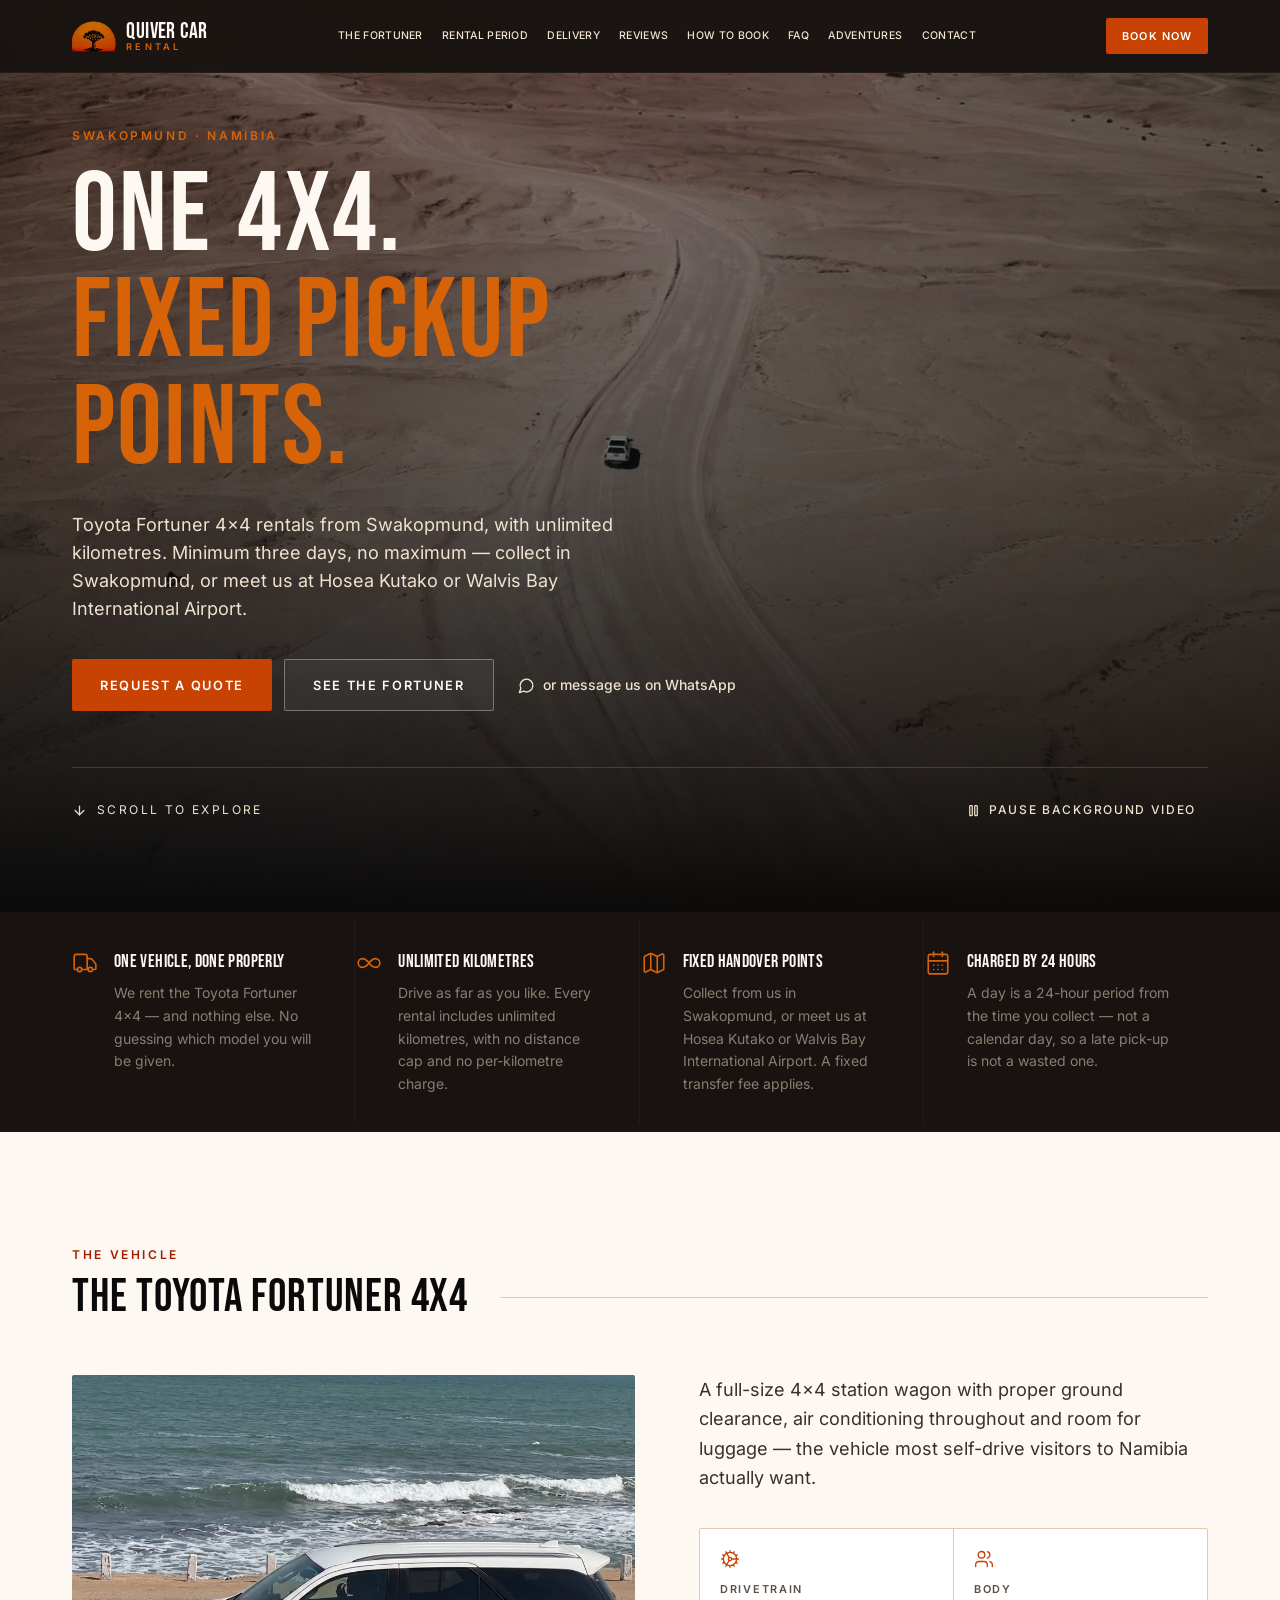
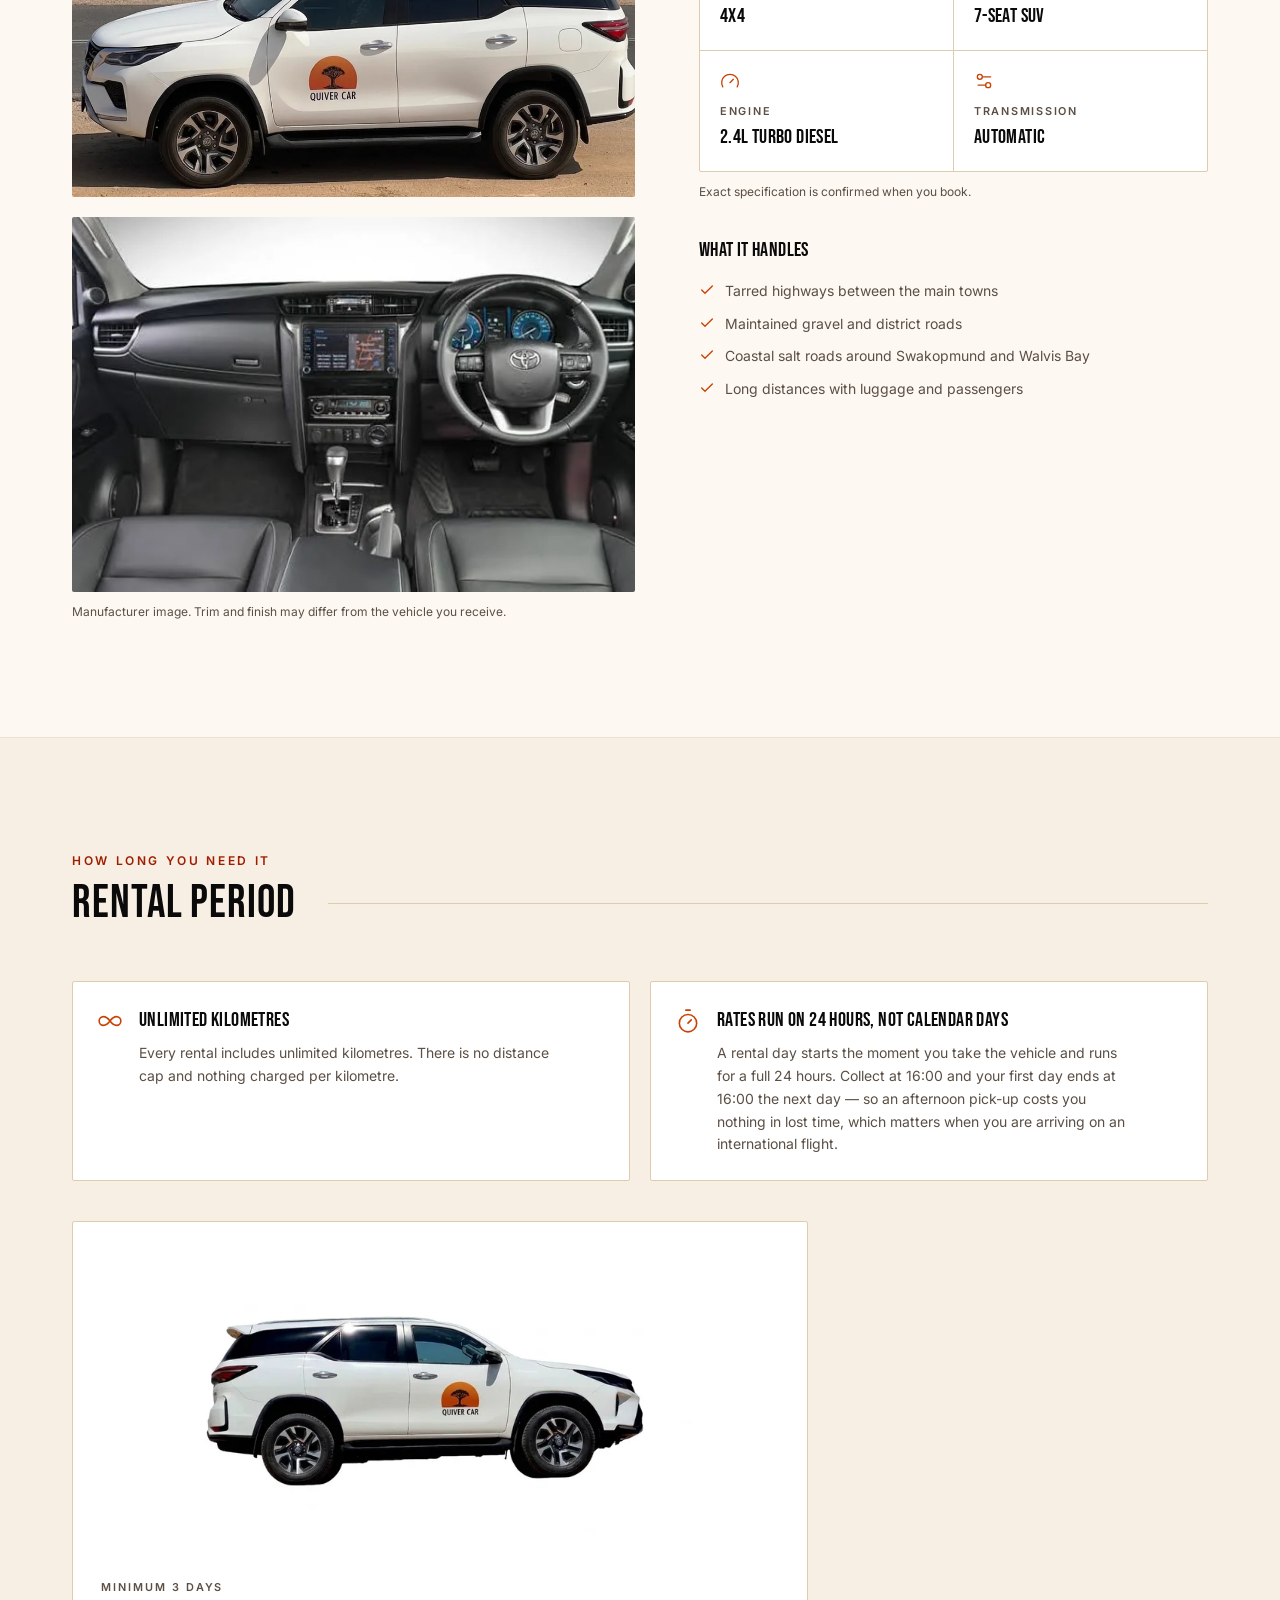
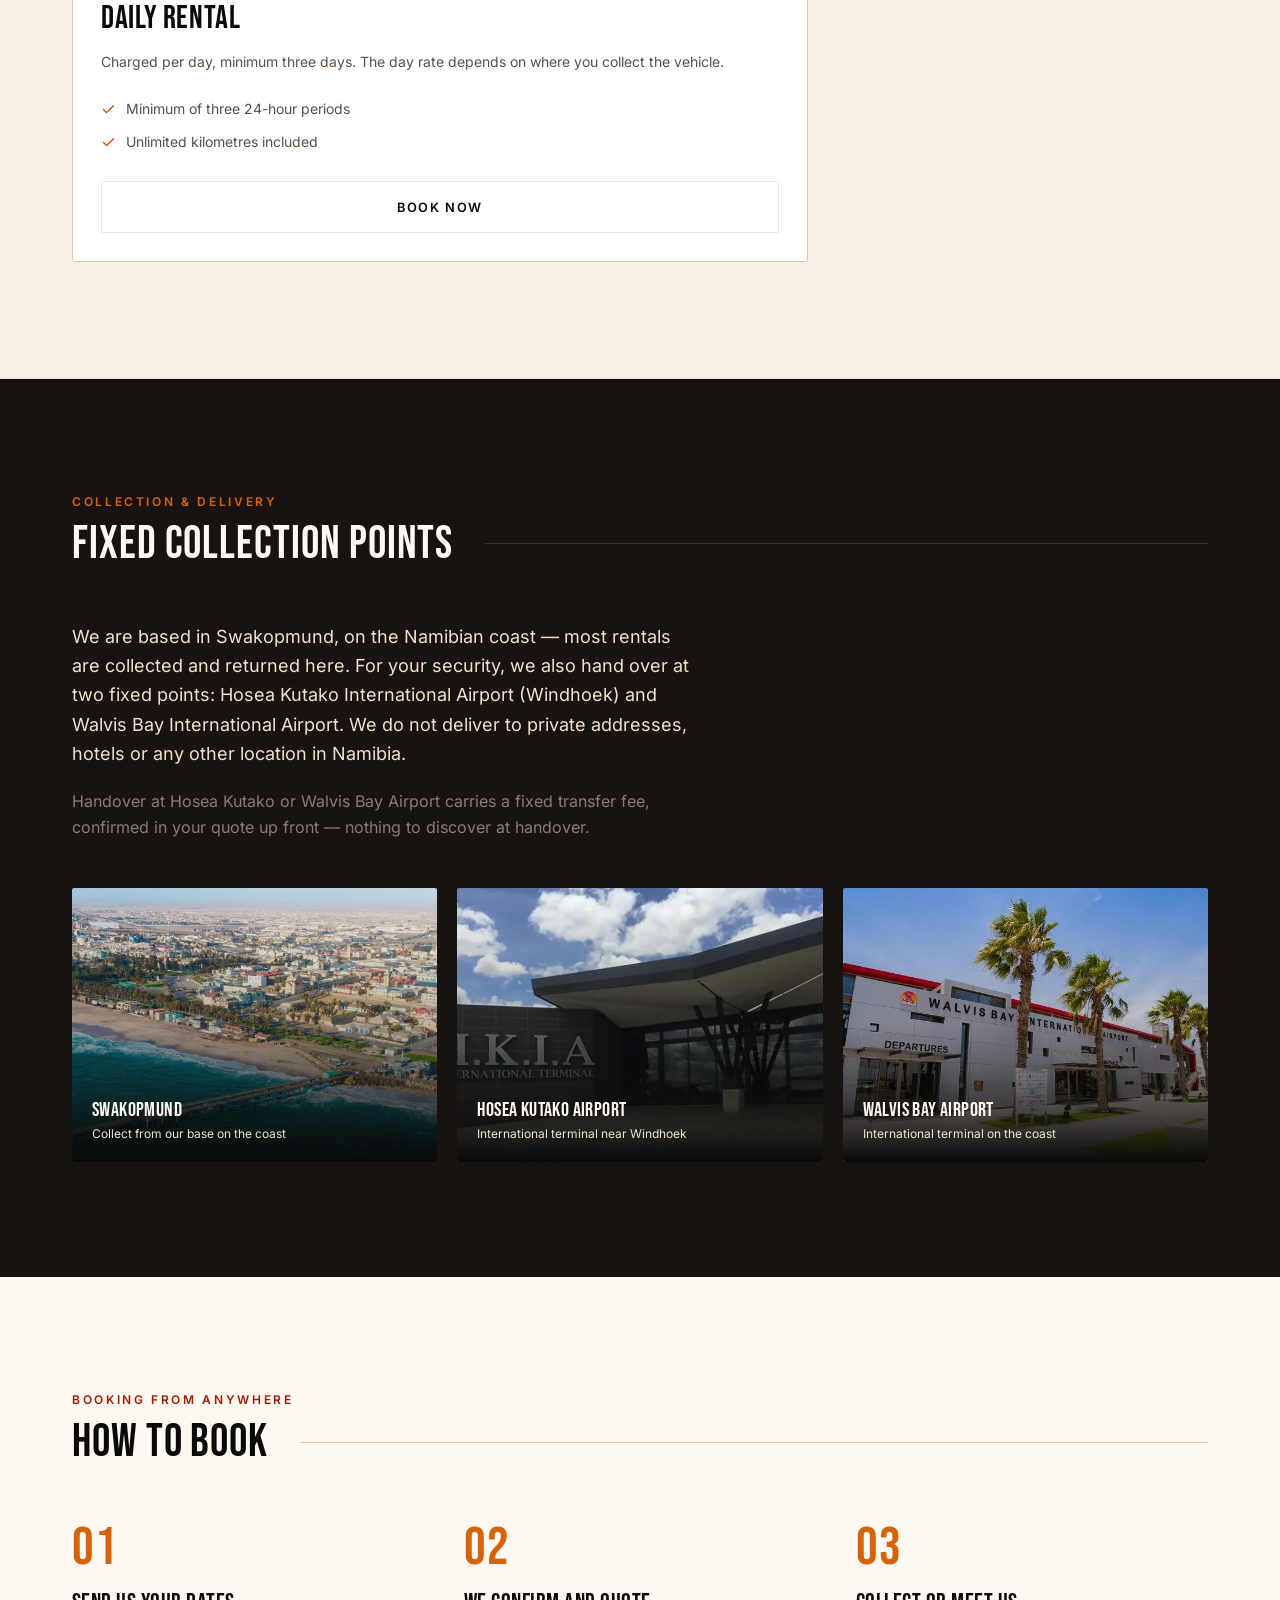
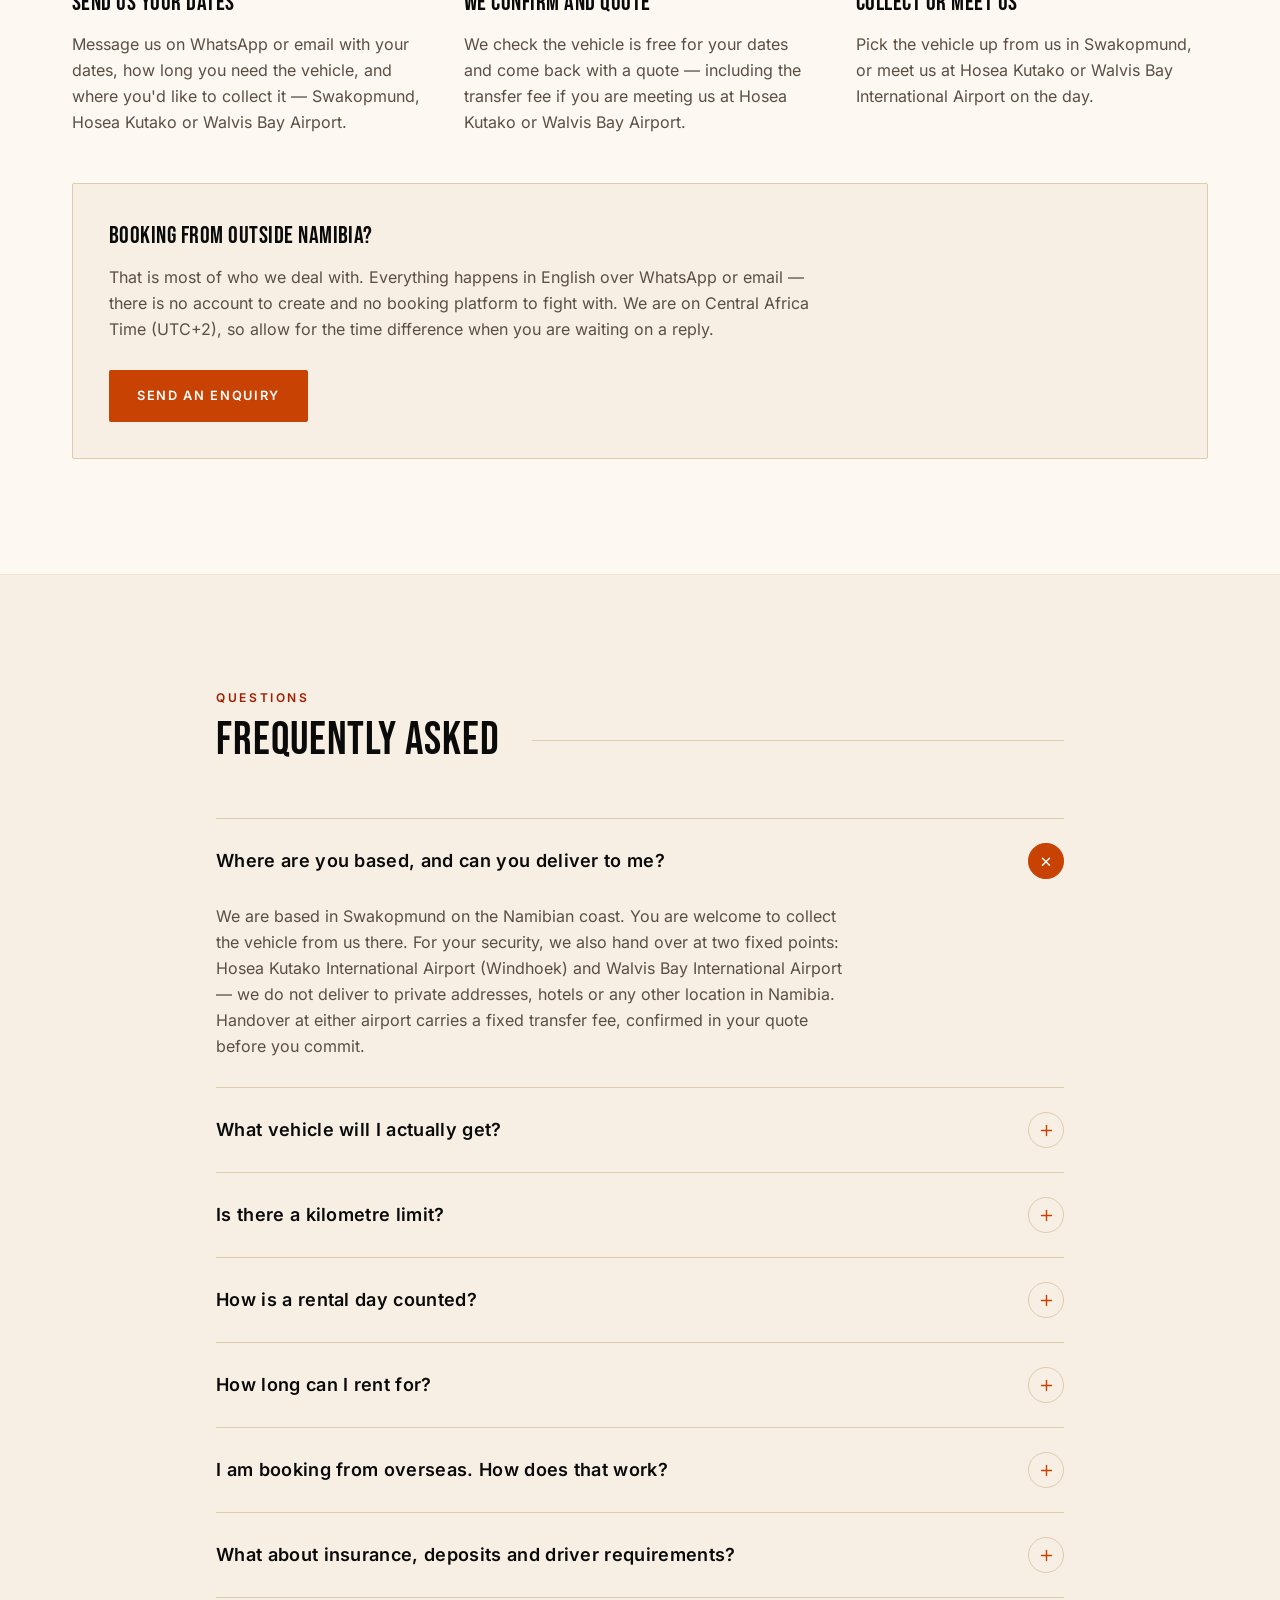
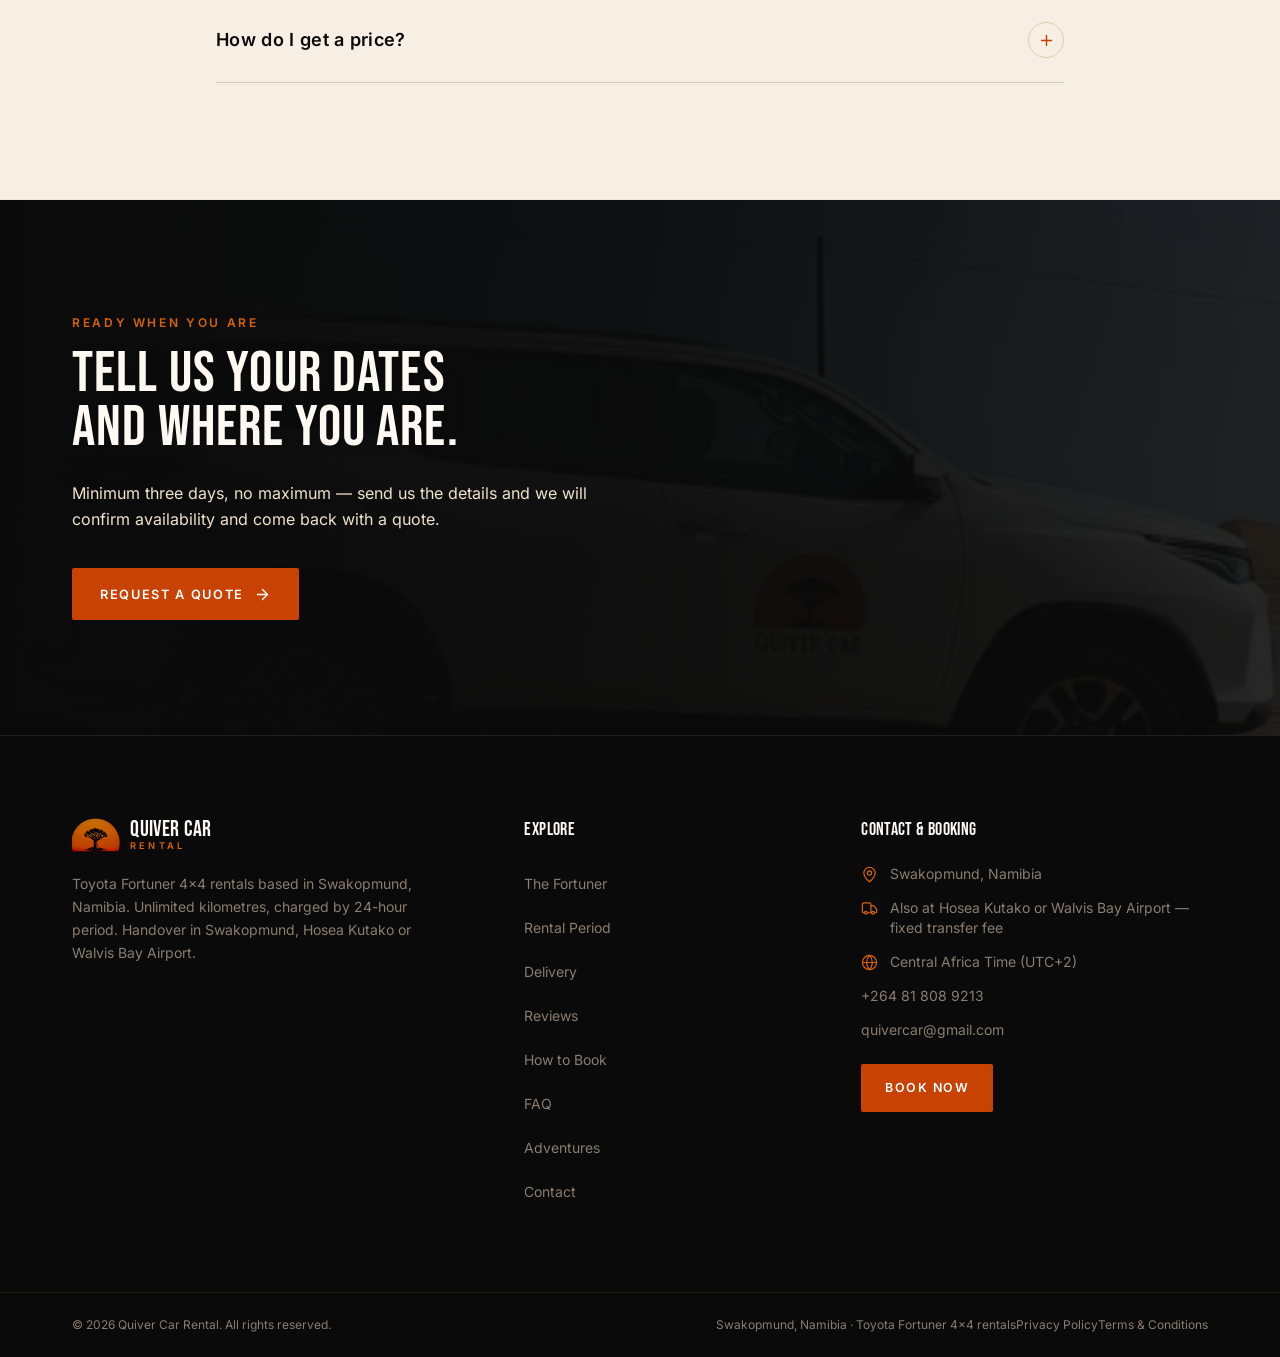
==== commit aa488c2a: "Add Privacy Policy and Terms & Conditions pages, and require consent at booking Adds two new legal p" ====
--- a/index.html
+++ b/index.html
@@ -1,4 +1,4 @@
-<!DOCTYPE html><html lang="en" class="__variable_52c171 __variable_41d65d"><head><meta charSet="utf-8"/><meta name="viewport" content="width=device-width, initial-scale=1"/><link rel="preload" as="image" href="img/mark.png"/><link rel="preload" as="image" href="img/coast.webp"/><link rel="stylesheet" href="_next/static/css/a8dc9301f26d5d79.css" data-precedence="next"/><link rel="preload" as="script" fetchPriority="low" href="_next/static/chunks/webpack-a5c66e363e1b3163.js"/><script src="_next/static/chunks/4bd1b696-927b5d87d2664d33.js" async=""></script><script src="_next/static/chunks/517-0dc8cfbf3fb47ff1.js" async=""></script><script src="_next/static/chunks/main-app-8395f600ef21adf1.js" async=""></script><script src="_next/static/chunks/970-c23693e94775e410.js" async=""></script><script src="_next/static/chunks/778-c5ab63cc339256c5.js" async=""></script><script src="_next/static/chunks/173-78d7983752b4e274.js" async=""></script><script src="_next/static/chunks/107-6d17d8aec960c8bc.js" async=""></script><script src="_next/static/chunks/app/layout-338c8507594116b7.js" async=""></script><script src="_next/static/chunks/app/page-344783a2441de7b4.js" async=""></script><meta name="theme-color" content="#181210"/><title>Quiver Car Rental — Toyota Fortuner 4x4 Hire in Namibia</title><meta name="description" content="Toyota Fortuner 4x4 rentals based in Swakopmund, Namibia. Unlimited kilometres, rates by 24-hour period. Collection in Swakopmund, or handover at Hosea Kutako or Walvis Bay International Airport. Book by WhatsApp or email."/><meta name="keywords" content="Fortuner rental Namibia,4x4 hire Swakopmund,car rental Namibia,monthly car hire Namibia,Namibia self drive"/><meta property="og:title" content="Quiver Car Rental — Toyota Fortuner 4x4 Hire in Namibia"/><meta property="og:description" content="Toyota Fortuner 4x4 rentals from Swakopmund. Unlimited kilometres, collected in Swakopmund or at Hosea Kutako / Walvis Bay Airport."/><meta property="og:site_name" content="Quiver Car Rental"/><meta property="og:locale" content="en_NA"/><meta property="og:image" content="https://quivercarrental.com/img/coast.webp"/><meta property="og:type" content="website"/><meta name="twitter:card" content="summary_large_image"/><meta name="twitter:title" content="Quiver Car Rental — Toyota Fortuner 4x4 Hire in Namibia"/><meta name="twitter:description" content="Toyota Fortuner 4x4 rentals from Swakopmund. Unlimited kilometres, collected in Swakopmund or at Hosea Kutako / Walvis Bay Airport."/><meta name="twitter:image" content="https://quivercarrental.com/img/coast.webp"/><script src="_next/static/chunks/polyfills-42372ed130431b0a.js" noModule=""></script></head><body class="min-h-dvh"><a href="index.html#main" class="sr-only focus:not-sr-only focus:fixed focus:left-4 focus:top-4 focus:z-[200] focus:rounded focus:bg-ink-950 focus:px-5 focus:py-3 focus:text-sm focus:font-semibold focus:text-sand-50">Skip to main content</a><header class="fixed inset-x-0 top-0 z-50 transition-colors duration-300 ease-out bg-gradient-to-b from-ink-950/70 to-transparent"><div class="container-q flex h-[72px] items-center justify-between gap-6"><a class="flex shrink-0 items-center gap-2.5" aria-label="Quiver Car Rental — home" href="index.html"><img alt="" width="44" height="34" decoding="async" data-nimg="1" class="h-[34px] w-auto" style="color:transparent" src="img/mark.png"/><span class="flex flex-col leading-none"><span class="whitespace-nowrap font-display text-[1.35rem] tracking-display text-sand-50">Quiver Car</span><span class="font-body text-[0.58rem] font-semibold uppercase tracking-[0.34em] text-sun-500">Rental</span></span></a><nav aria-label="Primary" class="hidden lg:block"><ul class="flex items-center gap-1"><li><a class="relative block whitespace-nowrap rounded px-2.5 py-2 text-[0.74rem] font-medium uppercase tracking-[0.08em] transition-colors duration-200 text-sand-200 hover:text-sand-50" href="index.html#vehicle">The Fortuner</a></li><li><a class="relative block whitespace-nowrap rounded px-2.5 py-2 text-[0.74rem] font-medium uppercase tracking-[0.08em] transition-colors duration-200 text-sand-200 hover:text-sand-50" href="index.html#rates">Rental Period</a></li><li><a class="relative block whitespace-nowrap rounded px-2.5 py-2 text-[0.74rem] font-medium uppercase tracking-[0.08em] transition-colors duration-200 text-sand-200 hover:text-sand-50" href="index.html#delivery">Delivery</a></li><li><a class="relative block whitespace-nowrap rounded px-2.5 py-2 text-[0.74rem] font-medium uppercase tracking-[0.08em] transition-colors duration-200 text-sand-200 hover:text-sand-50" href="index.html#reviews">Reviews</a></li><li><a class="relative block whitespace-nowrap rounded px-2.5 py-2 text-[0.74rem] font-medium uppercase tracking-[0.08em] transition-colors duration-200 text-sand-200 hover:text-sand-50" href="index.html#booking">How to Book</a></li><li><a class="relative block whitespace-nowrap rounded px-2.5 py-2 text-[0.74rem] font-medium uppercase tracking-[0.08em] transition-colors duration-200 text-sand-200 hover:text-sand-50" href="index.html#faq">FAQ</a></li><li><a class="relative block whitespace-nowrap rounded px-2.5 py-2 text-[0.74rem] font-medium uppercase tracking-[0.08em] transition-colors duration-200 text-sand-200 hover:text-sand-50" href="adventures.html">Adventures</a></li><li><a class="relative block whitespace-nowrap rounded px-2.5 py-2 text-[0.74rem] font-medium uppercase tracking-[0.08em] transition-colors duration-200 text-sand-200 hover:text-sand-50" href="contact.html">Contact</a></li></ul></nav><div class="flex items-center gap-2"><a class="hidden whitespace-nowrap rounded-sm bg-sun-600 px-5 py-3 text-[0.75rem] font-semibold uppercase tracking-[0.1em] text-white transition-colors duration-200 hover:bg-sun-700 sm:inline-block" href="booking.html">Book Now</a><button type="button" aria-label="Open navigation menu" aria-expanded="false" class="grid h-12 w-12 place-items-center rounded-sm text-sand-50 transition-colors duration-200 hover:bg-white/10 lg:hidden"><svg xmlns="http://www.w3.org/2000/svg" width="24" height="24" viewBox="0 0 24 24" fill="none" stroke="currentColor" stroke-width="1.75" stroke-linecap="round" stroke-linejoin="round" class="lucide lucide-menu" aria-hidden="true"><line x1="4" x2="20" y1="12" y2="12"></line><line x1="4" x2="20" y1="6" y2="6"></line><line x1="4" x2="20" y1="18" y2="18"></line></svg></button></div></div></header><main id="main"><section class="relative isolate flex min-h-[100svh] items-end overflow-hidden bg-ink-950"><div class="absolute inset-0 -z-10 h-[115%] w-full"><video class="h-full w-full object-cover" autoPlay="" muted="" loop="" playsInline="" preload="metadata" poster="video/hero-poster.jpg" aria-label="Aerial footage of a white 4x4 travelling a gravel road across the Namibian desert, with the Atlantic on the horizon"><source src="video/hero-1080.mp4" media="(min-width: 768px)" type="video/mp4"/><source src="video/hero-720.mp4" type="video/mp4"/></video></div><div aria-hidden="true" class="absolute inset-0 -z-10 bg-gradient-to-t from-ink-950 via-ink-950/55 to-ink-950/35"></div><div aria-hidden="true" class="absolute inset-0 -z-10 bg-gradient-to-br from-sun-700/25 via-transparent to-sun-500/10 mix-blend-soft-light"></div><div class="container-q relative w-full pb-16 pt-32 sm:pb-20"><p class="eyebrow-on-dark mb-5" style="opacity:0;transform:translateY(12px)">Swakopmund · Namibia</p><h1 class="max-w-[16ch] text-[clamp(2.9rem,10vw,7rem)] text-sand-50"><span class="mr-[0.22em] inline-block" style="opacity:0;transform:translateY(55%)">One</span><span class="mr-[0.22em] inline-block" style="opacity:0;transform:translateY(55%)">4x4.</span><span class="inline-block text-sun-500" style="opacity:0;transform:translateY(55%)">Fixed Pickup Points.</span></h1><p class="mt-7 max-w-[52ch] text-base leading-relaxed text-sand-200 sm:text-lg" style="opacity:0;transform:translateY(16px)">Toyota Fortuner 4x4 rentals from Swakopmund, with unlimited kilometres. Minimum three days, no maximum — collect in Swakopmund, or meet us at Hosea Kutako or Walvis Bay International Airport.</p><div class="mt-9 flex flex-col gap-3 sm:flex-row sm:items-center" style="opacity:0;transform:translateY(16px)"><a class="inline-flex min-h-[52px] items-center justify-center gap-2.5 rounded-sm px-7 text-[0.8rem] font-semibold uppercase tracking-[0.13em] transition-all duration-200 ease-out bg-sun-600 text-white hover:bg-sun-700 hover:-translate-y-0.5 " href="contact.html">Request a Quote</a><a class="inline-flex min-h-[52px] items-center justify-center gap-2.5 rounded-sm px-7 text-[0.8rem] font-semibold uppercase tracking-[0.13em] transition-all duration-200 ease-out border border-sand-50/35 bg-sand-50/5 text-sand-50 backdrop-blur-sm hover:border-sand-50 hover:bg-sand-50/15 " href="index.html#vehicle">See the Fortuner</a></div><div class="mt-14 flex items-center justify-between border-t border-sand-50/15 pt-5"><span class="hidden items-center gap-2.5 text-xs uppercase tracking-[0.2em] text-sand-200 sm:flex"><svg xmlns="http://www.w3.org/2000/svg" width="15" height="15" viewBox="0 0 24 24" fill="none" stroke="currentColor" stroke-width="2" stroke-linecap="round" stroke-linejoin="round" class="lucide lucide-arrow-down" aria-hidden="true"><path d="M12 5v14"></path><path d="m19 12-7 7-7-7"></path></svg>Scroll to explore</span><button type="button" class="ml-auto inline-flex min-h-[44px] items-center gap-2 rounded-sm px-3 text-xs font-medium uppercase tracking-[0.14em] text-sand-200 transition-colors duration-200 hover:bg-white/10 hover:text-sand-50"><svg xmlns="http://www.w3.org/2000/svg" width="15" height="15" viewBox="0 0 24 24" fill="none" stroke="currentColor" stroke-width="2" stroke-linecap="round" stroke-linejoin="round" class="lucide lucide-pause" aria-hidden="true"><rect x="14" y="4" width="4" height="16" rx="1"></rect><rect x="6" y="4" width="4" height="16" rx="1"></rect></svg>Pause background video</button></div></div></section><section class="bg-ink-900" aria-label="Why rent with us"><div class="container-q grid gap-px py-2 sm:grid-cols-2 xl:grid-cols-4"><div class="flex gap-4 border-b border-ink-800 py-7 xl:border-b-0 xl:border-r xl:pr-8 xl:last:border-r-0" style="opacity:0;transform:translateY(22px)"><svg xmlns="http://www.w3.org/2000/svg" width="26" height="26" viewBox="0 0 24 24" fill="none" stroke="currentColor" stroke-width="1.5" stroke-linecap="round" stroke-linejoin="round" class="lucide lucide-truck mt-0.5 shrink-0 text-sun-500" aria-hidden="true"><path d="M14 18V6a2 2 0 0 0-2-2H4a2 2 0 0 0-2 2v11a1 1 0 0 0 1 1h2"></path><path d="M15 18H9"></path><path d="M19 18h2a1 1 0 0 0 1-1v-3.65a1 1 0 0 0-.22-.624l-3.48-4.35A1 1 0 0 0 17.52 8H14"></path><circle cx="17" cy="18" r="2"></circle><circle cx="7" cy="18" r="2"></circle></svg><div><h2 class="font-display text-lg tracking-display text-sand-50">One Vehicle, Done Properly</h2><p class="mt-1.5 text-sm leading-relaxed text-ink-400">We rent the Toyota Fortuner 4x4 — and nothing else. No guessing which model you will be given.</p></div></div><div class="flex gap-4 border-b border-ink-800 py-7 xl:border-b-0 xl:border-r xl:pr-8 xl:last:border-r-0" style="opacity:0;transform:translateY(22px)"><svg xmlns="http://www.w3.org/2000/svg" width="26" height="26" viewBox="0 0 24 24" fill="none" stroke="currentColor" stroke-width="1.5" stroke-linecap="round" stroke-linejoin="round" class="lucide lucide-infinity mt-0.5 shrink-0 text-sun-500" aria-hidden="true"><path d="M12 12c-2-2.67-4-4-6-4a4 4 0 1 0 0 8c2 0 4-1.33 6-4Zm0 0c2 2.67 4 4 6 4a4 4 0 0 0 0-8c-2 0-4 1.33-6 4Z"></path></svg><div><h2 class="font-display text-lg tracking-display text-sand-50">Unlimited Kilometres</h2><p class="mt-1.5 text-sm leading-relaxed text-ink-400">Drive as far as you like. Every rental includes unlimited kilometres, with no distance cap and no per-kilometre charge.</p></div></div><div class="flex gap-4 border-b border-ink-800 py-7 xl:border-b-0 xl:border-r xl:pr-8 xl:last:border-r-0" style="opacity:0;transform:translateY(22px)"><svg xmlns="http://www.w3.org/2000/svg" width="26" height="26" viewBox="0 0 24 24" fill="none" stroke="currentColor" stroke-width="1.5" stroke-linecap="round" stroke-linejoin="round" class="lucide lucide-map mt-0.5 shrink-0 text-sun-500" aria-hidden="true"><path d="M14.106 5.553a2 2 0 0 0 1.788 0l3.659-1.83A1 1 0 0 1 21 4.619v12.764a1 1 0 0 1-.553.894l-4.553 2.277a2 2 0 0 1-1.788 0l-4.212-2.106a2 2 0 0 0-1.788 0l-3.659 1.83A1 1 0 0 1 3 19.381V6.618a1 1 0 0 1 .553-.894l4.553-2.277a2 2 0 0 1 1.788 0z"></path><path d="M15 5.764v15"></path><path d="M9 3.236v15"></path></svg><div><h2 class="font-display text-lg tracking-display text-sand-50">Fixed Handover Points</h2><p class="mt-1.5 text-sm leading-relaxed text-ink-400">Collect from us in Swakopmund, or meet us at Hosea Kutako or Walvis Bay International Airport. A fixed transfer fee applies.</p></div></div><div class="flex gap-4 border-b border-ink-800 py-7 xl:border-b-0 xl:border-r xl:pr-8 xl:last:border-r-0" style="opacity:0;transform:translateY(22px)"><svg xmlns="http://www.w3.org/2000/svg" width="26" height="26" viewBox="0 0 24 24" fill="none" stroke="currentColor" stroke-width="1.5" stroke-linecap="round" stroke-linejoin="round" class="lucide lucide-calendar-days mt-0.5 shrink-0 text-sun-500" aria-hidden="true"><path d="M8 2v4"></path><path d="M16 2v4"></path><rect width="18" height="18" x="3" y="4" rx="2"></rect><path d="M3 10h18"></path><path d="M8 14h.01"></path><path d="M12 14h.01"></path><path d="M16 14h.01"></path><path d="M8 18h.01"></path><path d="M12 18h.01"></path><path d="M16 18h.01"></path></svg><div><h2 class="font-display text-lg tracking-display text-sand-50">Charged by 24 Hours</h2><p class="mt-1.5 text-sm leading-relaxed text-ink-400">A day is a 24-hour period from the time you collect — not a calendar day, so a late pick-up is not a wasted one.</p></div></div></div></section><section id="vehicle" class="section-y" aria-labelledby="vehicle-heading"><div class="container-q"><div class="mb-10 sm:mb-14" style="opacity:0;transform:translateY(22px)"><p class="eyebrow mb-3">The vehicle</p><div class="flex items-center gap-5 sm:gap-8"><h2 class="shrink-0 text-[clamp(1.75rem,4.5vw,2.9rem)] text-ink-950">The Toyota Fortuner 4x4</h2><span class="rule-trail" aria-hidden="true"></span></div></div><h2 id="vehicle-heading" class="sr-only">The Toyota Fortuner 4x4</h2><div class="grid gap-10 lg:grid-cols-[1.05fr_0.95fr] lg:gap-16"><div class="space-y-5"><div class="relative aspect-[4/3] overflow-hidden rounded-sm" style="opacity:0;transform:translateY(22px)"><img alt="The Quiver Car Rental Toyota Fortuner parked on the sand beside the Atlantic surf" decoding="async" data-nimg="fill" class="object-cover" style="position:absolute;height:100%;width:100%;left:0;top:0;right:0;bottom:0;color:transparent" src="img/coast.webp"/></div><div style="opacity:0;transform:translateY(22px)"><figure><div class="relative aspect-[3/2] overflow-hidden rounded-sm bg-sand-100"><img alt="The cabin of a Toyota Fortuner, showing the dashboard, touchscreen and right-hand-drive steering wheel" loading="lazy" decoding="async" data-nimg="fill" class="object-cover" style="position:absolute;height:100%;width:100%;left:0;top:0;right:0;bottom:0;color:transparent" src="img/interior.webp"/></div><figcaption class="mt-2.5 text-xs leading-relaxed text-ink-600">Manufacturer image. Trim and finish may differ from the vehicle you receive.</figcaption></figure></div></div><div><div style="opacity:0;transform:translateY(22px)"><p class="max-w-[54ch] text-lg leading-relaxed text-ink-700">A full-size 4x4 station wagon with proper ground clearance, air conditioning throughout and room for luggage — the vehicle most self-drive visitors to Namibia actually want.</p></div><div style="opacity:0;transform:translateY(22px)"><dl class="mt-9 grid grid-cols-2 gap-px overflow-hidden rounded-sm border border-sand-300 bg-sand-300"><div class="bg-white p-5"><svg xmlns="http://www.w3.org/2000/svg" width="20" height="20" viewBox="0 0 24 24" fill="none" stroke="currentColor" stroke-width="1.6" stroke-linecap="round" stroke-linejoin="round" class="lucide lucide-cog text-sun-600" aria-hidden="true"><path d="M12 20a8 8 0 1 0 0-16 8 8 0 0 0 0 16Z"></path><path d="M12 14a2 2 0 1 0 0-4 2 2 0 0 0 0 4Z"></path><path d="M12 2v2"></path><path d="M12 22v-2"></path><path d="m17 20.66-1-1.73"></path><path d="M11 10.27 7 3.34"></path><path d="m20.66 17-1.73-1"></path><path d="m3.34 7 1.73 1"></path><path d="M14 12h8"></path><path d="M2 12h2"></path><path d="m20.66 7-1.73 1"></path><path d="m3.34 17 1.73-1"></path><path d="m17 3.34-1 1.73"></path><path d="m11 13.73-4 6.93"></path></svg><dt class="mt-3 text-[0.68rem] font-semibold uppercase tracking-[0.16em] text-ink-600">Drivetrain</dt><dd class="mt-1 font-display text-xl tracking-display text-ink-950">4x4</dd></div><div class="bg-white p-5"><svg xmlns="http://www.w3.org/2000/svg" width="20" height="20" viewBox="0 0 24 24" fill="none" stroke="currentColor" stroke-width="1.6" stroke-linecap="round" stroke-linejoin="round" class="lucide lucide-users text-sun-600" aria-hidden="true"><path d="M16 21v-2a4 4 0 0 0-4-4H6a4 4 0 0 0-4 4v2"></path><circle cx="9" cy="7" r="4"></circle><path d="M22 21v-2a4 4 0 0 0-3-3.87"></path><path d="M16 3.13a4 4 0 0 1 0 7.75"></path></svg><dt class="mt-3 text-[0.68rem] font-semibold uppercase tracking-[0.16em] text-ink-600">Body</dt><dd class="mt-1 font-display text-xl tracking-display text-ink-950">7-seat SUV</dd></div><div class="bg-white p-5"><svg xmlns="http://www.w3.org/2000/svg" width="20" height="20" viewBox="0 0 24 24" fill="none" stroke="currentColor" stroke-width="1.6" stroke-linecap="round" stroke-linejoin="round" class="lucide lucide-gauge text-sun-600" aria-hidden="true"><path d="m12 14 4-4"></path><path d="M3.34 19a10 10 0 1 1 17.32 0"></path></svg><dt class="mt-3 text-[0.68rem] font-semibold uppercase tracking-[0.16em] text-ink-600">Engine</dt><dd class="mt-1 font-display text-xl tracking-display text-ink-950">2.4L Turbo Diesel</dd></div><div class="bg-white p-5"><svg xmlns="http://www.w3.org/2000/svg" width="20" height="20" viewBox="0 0 24 24" fill="none" stroke="currentColor" stroke-width="1.6" stroke-linecap="round" stroke-linejoin="round" class="lucide lucide-settings2 text-sun-600" aria-hidden="true"><path d="M20 7h-9"></path><path d="M14 17H5"></path><circle cx="17" cy="17" r="3"></circle><circle cx="7" cy="7" r="3"></circle></svg><dt class="mt-3 text-[0.68rem] font-semibold uppercase tracking-[0.16em] text-ink-600">Transmission</dt><dd class="mt-1 font-display text-xl tracking-display text-ink-950">Automatic</dd></div></dl><p class="mt-3 text-xs text-ink-600">Exact specification is confirmed when you book.</p></div><div style="opacity:0;transform:translateY(22px)"><h3 class="mt-9 font-display text-xl tracking-display text-ink-950">What it handles</h3><ul class="mt-4 space-y-2.5"><li class="flex gap-2.5 text-sm leading-relaxed text-ink-600"><svg xmlns="http://www.w3.org/2000/svg" width="16" height="16" viewBox="0 0 24 24" fill="none" stroke="currentColor" stroke-width="2" stroke-linecap="round" stroke-linejoin="round" class="lucide lucide-check mt-0.5 shrink-0 text-sun-600" aria-hidden="true"><path d="M20 6 9 17l-5-5"></path></svg>Tarred highways between the main towns</li><li class="flex gap-2.5 text-sm leading-relaxed text-ink-600"><svg xmlns="http://www.w3.org/2000/svg" width="16" height="16" viewBox="0 0 24 24" fill="none" stroke="currentColor" stroke-width="2" stroke-linecap="round" stroke-linejoin="round" class="lucide lucide-check mt-0.5 shrink-0 text-sun-600" aria-hidden="true"><path d="M20 6 9 17l-5-5"></path></svg>Maintained gravel and district roads</li><li class="flex gap-2.5 text-sm leading-relaxed text-ink-600"><svg xmlns="http://www.w3.org/2000/svg" width="16" height="16" viewBox="0 0 24 24" fill="none" stroke="currentColor" stroke-width="2" stroke-linecap="round" stroke-linejoin="round" class="lucide lucide-check mt-0.5 shrink-0 text-sun-600" aria-hidden="true"><path d="M20 6 9 17l-5-5"></path></svg>Coastal salt roads around Swakopmund and Walvis Bay</li><li class="flex gap-2.5 text-sm leading-relaxed text-ink-600"><svg xmlns="http://www.w3.org/2000/svg" width="16" height="16" viewBox="0 0 24 24" fill="none" stroke="currentColor" stroke-width="2" stroke-linecap="round" stroke-linejoin="round" class="lucide lucide-check mt-0.5 shrink-0 text-sun-600" aria-hidden="true"><path d="M20 6 9 17l-5-5"></path></svg>Long distances with luggage and passengers</li></ul></div></div></div></div></section><section id="rates" class="border-y border-sand-200 bg-sand-100 section-y" aria-labelledby="rates-heading"><div class="container-q"><div class="mb-10 sm:mb-14" style="opacity:0;transform:translateY(22px)"><p class="eyebrow mb-3">How long you need it</p><div class="flex items-center gap-5 sm:gap-8"><h2 class="shrink-0 text-[clamp(1.75rem,4.5vw,2.9rem)] text-ink-950">Rental Period</h2><span class="rule-trail" aria-hidden="true"></span></div></div><h2 id="rates-heading" class="sr-only">Rental period</h2><div class="mb-10 grid gap-5 sm:grid-cols-2"><div class="flex gap-4 rounded-sm border border-sand-300 bg-white p-6" style="opacity:0;transform:translateY(22px)"><svg xmlns="http://www.w3.org/2000/svg" width="26" height="26" viewBox="0 0 24 24" fill="none" stroke="currentColor" stroke-width="1.5" stroke-linecap="round" stroke-linejoin="round" class="lucide lucide-infinity mt-0.5 shrink-0 text-sun-600" aria-hidden="true"><path d="M12 12c-2-2.67-4-4-6-4a4 4 0 1 0 0 8c2 0 4-1.33 6-4Zm0 0c2 2.67 4 4 6 4a4 4 0 0 0 0-8c-2 0-4 1.33-6 4Z"></path></svg><div><h3 class="font-display text-xl tracking-display text-ink-950">Unlimited Kilometres</h3><p class="mt-2 max-w-[46ch] text-sm leading-relaxed text-ink-600">Every rental includes unlimited kilometres. There is no distance cap and nothing charged per kilometre.</p></div></div><div class="flex gap-4 rounded-sm border border-sand-300 bg-white p-6" style="opacity:0;transform:translateY(22px)"><svg xmlns="http://www.w3.org/2000/svg" width="26" height="26" viewBox="0 0 24 24" fill="none" stroke="currentColor" stroke-width="1.5" stroke-linecap="round" stroke-linejoin="round" class="lucide lucide-timer mt-0.5 shrink-0 text-sun-600" aria-hidden="true"><line x1="10" x2="14" y1="2" y2="2"></line><line x1="12" x2="15" y1="14" y2="11"></line><circle cx="12" cy="14" r="8"></circle></svg><div><h3 class="font-display text-xl tracking-display text-ink-950">Rates run on 24 hours, not calendar days</h3><p class="mt-2 max-w-[46ch] text-sm leading-relaxed text-ink-600">A rental day starts the moment you take the vehicle and runs for a full 24 hours. Collect at 16:00 and your first day ends at 16:00 the next day — so an afternoon pick-up costs you nothing in lost time, which matters when you are arriving on an international flight.</p></div></div></div><div class="max-w-[46rem]"><div class="flex h-full flex-col rounded-sm border p-7 border-sand-300 bg-white" style="opacity:0;transform:translateY(22px)"><div class="-mx-7 -mt-7 mb-4"><img class="block w-full h-auto rounded-t-sm" src="img/fortuner-pricing.webp" alt="Toyota Fortuner 4x4 available for daily rental" loading="lazy"/></div><p class="text-[0.68rem] font-semibold uppercase tracking-[0.18em] text-ink-600">Minimum 3 days</p><h3 class="mt-2 font-display text-[2rem] leading-none tracking-display text-ink-950">Daily Rental</h3><p class="mt-4 text-sm leading-relaxed text-ink-600">Charged per day, minimum three days. The day rate depends on where you collect the vehicle.</p><ul class="mt-6 space-y-2.5"><li class="flex gap-2.5 text-sm leading-relaxed text-ink-600"><svg xmlns="http://www.w3.org/2000/svg" width="15" height="15" viewBox="0 0 24 24" fill="none" stroke="currentColor" stroke-width="2" stroke-linecap="round" stroke-linejoin="round" class="lucide lucide-check mt-1 shrink-0 text-sun-600" aria-hidden="true"><path d="M20 6 9 17l-5-5"></path></svg>Minimum of three 24-hour periods</li><li class="flex gap-2.5 text-sm leading-relaxed text-ink-600"><svg xmlns="http://www.w3.org/2000/svg" width="15" height="15" viewBox="0 0 24 24" fill="none" stroke="currentColor" stroke-width="2" stroke-linecap="round" stroke-linejoin="round" class="lucide lucide-check mt-1 shrink-0 text-sun-600" aria-hidden="true"><path d="M20 6 9 17l-5-5"></path></svg>Unlimited kilometres included</li></ul><div class="mt-auto pt-7"><a class="inline-flex min-h-[52px] items-center justify-center gap-2.5 rounded-sm px-7 text-[0.8rem] font-semibold uppercase tracking-[0.13em] transition-all duration-200 ease-out border border-ink-300/60 bg-transparent text-ink-950 hover:border-sun-600 hover:text-sun-700 w-full" href="booking.html">Book Now</a></div></div></div></div></section><section id="delivery" class="bg-ink-900 section-y" aria-labelledby="delivery-heading"><div class="container-q"><div class="mb-10 sm:mb-14" style="opacity:0;transform:translateY(22px)"><p class="eyebrow-on-dark mb-3">Collection &amp; delivery</p><div class="flex items-center gap-5 sm:gap-8"><h2 class="shrink-0 text-[clamp(1.75rem,4.5vw,2.9rem)] text-sand-50">Fixed Collection Points</h2><span class="rule-trail-dark" aria-hidden="true"></span></div></div><h2 id="delivery-heading" class="sr-only">Collection and delivery</h2><div class="max-w-[62ch]" style="opacity:0;transform:translateY(22px)"><p class="text-lg leading-relaxed text-sand-200">We are based in Swakopmund, on the Namibian coast — most rentals are collected and returned here. For your security, we also hand over at two fixed points: Hosea Kutako International Airport (Windhoek) and Walvis Bay International Airport. We do not deliver to private addresses, hotels or any other location in Namibia.</p><p class="mt-5 leading-relaxed text-ink-400">Handover at Hosea Kutako or Walvis Bay Airport carries a fixed transfer fee, confirmed in your quote up front — nothing to discover at handover.</p></div><div class="mt-12 grid gap-5 sm:grid-cols-2 lg:grid-cols-3"><div style="opacity:0;transform:translateY(22px)"><figure class="group relative aspect-[4/3] overflow-hidden rounded-sm"><img alt="Aerial view of Swakopmund&#39;s coastline and jetty on the Namibian coast" loading="lazy" decoding="async" data-nimg="fill" class="object-cover transition-transform duration-700 ease-out group-hover:scale-[1.04]" style="position:absolute;height:100%;width:100%;left:0;top:0;right:0;bottom:0;color:transparent" src="img/delivery-swakopmund.webp"/><div aria-hidden="true" class="absolute inset-0 bg-gradient-to-t from-ink-950 via-ink-950/25 to-transparent"></div><figcaption class="absolute inset-x-0 bottom-0 p-5"><p class="font-display text-xl tracking-display text-sand-50">Swakopmund</p><p class="mt-0.5 text-xs text-sand-200">Collect from our base on the coast</p></figcaption></figure></div><div style="opacity:0;transform:translateY(22px)"><figure class="group relative aspect-[4/3] overflow-hidden rounded-sm"><img alt="Hosea Kutako International Airport terminal building near Windhoek" loading="lazy" decoding="async" data-nimg="fill" class="object-cover transition-transform duration-700 ease-out group-hover:scale-[1.04]" style="position:absolute;height:100%;width:100%;left:0;top:0;right:0;bottom:0;color:transparent" src="img/delivery-hosea-kutako.webp"/><div aria-hidden="true" class="absolute inset-0 bg-gradient-to-t from-ink-950 via-ink-950/25 to-transparent"></div><figcaption class="absolute inset-x-0 bottom-0 p-5"><p class="font-display text-xl tracking-display text-sand-50">Hosea Kutako Airport</p><p class="mt-0.5 text-xs text-sand-200">International terminal near Windhoek</p></figcaption></figure></div><div style="opacity:0;transform:translateY(22px)"><figure class="group relative aspect-[4/3] overflow-hidden rounded-sm"><img alt="Walvis Bay International Airport terminal building" loading="lazy" decoding="async" data-nimg="fill" class="object-cover transition-transform duration-700 ease-out group-hover:scale-[1.04]" style="position:absolute;height:100%;width:100%;left:0;top:0;right:0;bottom:0;color:transparent" src="img/delivery-walvis-bay.webp"/><div aria-hidden="true" class="absolute inset-0 bg-gradient-to-t from-ink-950 via-ink-950/25 to-transparent"></div><figcaption class="absolute inset-x-0 bottom-0 p-5"><p class="font-display text-xl tracking-display text-sand-50">Walvis Bay Airport</p><p class="mt-0.5 text-xs text-sand-200">International terminal on the coast</p></figcaption></figure></div></div></div></section><section id="booking" class="section-y" aria-labelledby="booking-heading"><div class="container-q"><div class="mb-10 sm:mb-14" style="opacity:0;transform:translateY(22px)"><p class="eyebrow mb-3">Booking from anywhere</p><div class="flex items-center gap-5 sm:gap-8"><h2 class="shrink-0 text-[clamp(1.75rem,4.5vw,2.9rem)] text-ink-950">How to Book</h2><span class="rule-trail" aria-hidden="true"></span></div></div><h2 id="booking-heading" class="sr-only">How to book</h2><div class="grid gap-8 lg:grid-cols-3 lg:gap-10"><div class="relative" style="opacity:0;transform:translateY(22px)"><span class="font-display text-[3.4rem] leading-none tracking-display text-sun-500">01</span><h3 class="mt-3 font-display text-2xl tracking-display text-ink-950">Send us your dates</h3><p class="mt-3 max-w-[46ch] leading-relaxed text-ink-600">Message us on WhatsApp or email with your dates, how long you need the vehicle, and where you'd like to collect it — Swakopmund, Hosea Kutako or Walvis Bay Airport.</p></div><div class="relative" style="opacity:0;transform:translateY(22px)"><span class="font-display text-[3.4rem] leading-none tracking-display text-sun-500">02</span><h3 class="mt-3 font-display text-2xl tracking-display text-ink-950">We confirm and quote</h3><p class="mt-3 max-w-[46ch] leading-relaxed text-ink-600">We check the vehicle is free for your dates and come back with a quote — including the transfer fee if you are meeting us at Hosea Kutako or Walvis Bay Airport.</p></div><div class="relative" style="opacity:0;transform:translateY(22px)"><span class="font-display text-[3.4rem] leading-none tracking-display text-sun-500">03</span><h3 class="mt-3 font-display text-2xl tracking-display text-ink-950">Collect or meet us</h3><p class="mt-3 max-w-[46ch] leading-relaxed text-ink-600">Pick the vehicle up from us in Swakopmund, or meet us at Hosea Kutako or Walvis Bay International Airport on the day.</p></div></div><div class="mt-12 rounded-sm border border-sand-300 bg-sand-100 p-7 sm:p-9" style="opacity:0;transform:translateY(22px)"><h3 class="font-display text-2xl tracking-display text-ink-950">Booking from outside Namibia?</h3><p class="mt-3 max-w-[70ch] leading-relaxed text-ink-600">That is most of who we deal with. Everything happens in English over WhatsApp or email — there is no account to create and no booking platform to fight with. We are on <!-- -->Central Africa Time (UTC+2)<!-- -->, so allow for the time difference when you are waiting on a reply.</p><div class="mt-7 flex flex-col gap-3 sm:flex-row"><a class="inline-flex min-h-[52px] items-center justify-center gap-2.5 rounded-sm px-7 text-[0.8rem] font-semibold uppercase tracking-[0.13em] transition-all duration-200 ease-out bg-sun-600 text-white hover:bg-sun-700 hover:-translate-y-0.5 " href="contact.html">Send an enquiry</a></div></div></div></section><section id="faq" class="border-y border-sand-200 bg-sand-100 section-y" aria-labelledby="faq-heading"><div class="container-q max-w-[58rem]"><div class="mb-10 sm:mb-14" style="opacity:0;transform:translateY(22px)"><p class="eyebrow mb-3">Questions</p><div class="flex items-center gap-5 sm:gap-8"><h2 class="shrink-0 text-[clamp(1.75rem,4.5vw,2.9rem)] text-ink-950">Frequently Asked</h2><span class="rule-trail" aria-hidden="true"></span></div></div><h2 id="faq-heading" class="sr-only">Frequently asked questions</h2><div class="divide-y divide-sand-300 border-y border-sand-300"><div><h3><button type="button" aria-expanded="true" aria-controls="faq-panel-0" id="faq-trigger-0" class="flex w-full items-center justify-between gap-6 py-6 text-left transition-colors duration-200 hover:text-sun-700"><span class="font-body text-base font-semibold text-ink-950 sm:text-lg">Where are you based, and can you deliver to me?</span><span class="grid h-9 w-9 shrink-0 place-items-center rounded-full border border-sand-300 text-sun-600 transition-transform duration-300 ease-out rotate-45 border-sun-600 bg-sun-600 text-white"><svg xmlns="http://www.w3.org/2000/svg" width="17" height="17" viewBox="0 0 24 24" fill="none" stroke="currentColor" stroke-width="2" stroke-linecap="round" stroke-linejoin="round" class="lucide lucide-plus" aria-hidden="true"><path d="M5 12h14"></path><path d="M12 5v14"></path></svg></span></button></h3><div id="faq-panel-0" role="region" aria-labelledby="faq-trigger-0" class="overflow-hidden" style="height:auto;opacity:1"><p class="max-w-[68ch] pb-7 pr-12 leading-relaxed text-ink-600">We are based in Swakopmund on the Namibian coast. You are welcome to collect the vehicle from us there. For your security, we also hand over at two fixed points: Hosea Kutako International Airport (Windhoek) and Walvis Bay International Airport — we do not deliver to private addresses, hotels or any other location in Namibia. Handover at either airport carries a fixed transfer fee, confirmed in your quote before you commit.</p></div></div><div><h3><button type="button" aria-expanded="false" aria-controls="faq-panel-1" id="faq-trigger-1" class="flex w-full items-center justify-between gap-6 py-6 text-left transition-colors duration-200 hover:text-sun-700"><span class="font-body text-base font-semibold text-ink-950 sm:text-lg">What vehicle will I actually get?</span><span class="grid h-9 w-9 shrink-0 place-items-center rounded-full border border-sand-300 text-sun-600 transition-transform duration-300 ease-out "><svg xmlns="http://www.w3.org/2000/svg" width="17" height="17" viewBox="0 0 24 24" fill="none" stroke="currentColor" stroke-width="2" stroke-linecap="round" stroke-linejoin="round" class="lucide lucide-plus" aria-hidden="true"><path d="M5 12h14"></path><path d="M12 5v14"></path></svg></span></button></h3></div><div><h3><button type="button" aria-expanded="false" aria-controls="faq-panel-2" id="faq-trigger-2" class="flex w-full items-center justify-between gap-6 py-6 text-left transition-colors duration-200 hover:text-sun-700"><span class="font-body text-base font-semibold text-ink-950 sm:text-lg">Is there a kilometre limit?</span><span class="grid h-9 w-9 shrink-0 place-items-center rounded-full border border-sand-300 text-sun-600 transition-transform duration-300 ease-out "><svg xmlns="http://www.w3.org/2000/svg" width="17" height="17" viewBox="0 0 24 24" fill="none" stroke="currentColor" stroke-width="2" stroke-linecap="round" stroke-linejoin="round" class="lucide lucide-plus" aria-hidden="true"><path d="M5 12h14"></path><path d="M12 5v14"></path></svg></span></button></h3></div><div><h3><button type="button" aria-expanded="false" aria-controls="faq-panel-3" id="faq-trigger-3" class="flex w-full items-center justify-between gap-6 py-6 text-left transition-colors duration-200 hover:text-sun-700"><span class="font-body text-base font-semibold text-ink-950 sm:text-lg">How is a rental day counted?</span><span class="grid h-9 w-9 shrink-0 place-items-center rounded-full border border-sand-300 text-sun-600 transition-transform duration-300 ease-out "><svg xmlns="http://www.w3.org/2000/svg" width="17" height="17" viewBox="0 0 24 24" fill="none" stroke="currentColor" stroke-width="2" stroke-linecap="round" stroke-linejoin="round" class="lucide lucide-plus" aria-hidden="true"><path d="M5 12h14"></path><path d="M12 5v14"></path></svg></span></button></h3></div><div><h3><button type="button" aria-expanded="false" aria-controls="faq-panel-4" id="faq-trigger-4" class="flex w-full items-center justify-between gap-6 py-6 text-left transition-colors duration-200 hover:text-sun-700"><span class="font-body text-base font-semibold text-ink-950 sm:text-lg">How long can I rent for?</span><span class="grid h-9 w-9 shrink-0 place-items-center rounded-full border border-sand-300 text-sun-600 transition-transform duration-300 ease-out "><svg xmlns="http://www.w3.org/2000/svg" width="17" height="17" viewBox="0 0 24 24" fill="none" stroke="currentColor" stroke-width="2" stroke-linecap="round" stroke-linejoin="round" class="lucide lucide-plus" aria-hidden="true"><path d="M5 12h14"></path><path d="M12 5v14"></path></svg></span></button></h3></div><div><h3><button type="button" aria-expanded="false" aria-controls="faq-panel-5" id="faq-trigger-5" class="flex w-full items-center justify-between gap-6 py-6 text-left transition-colors duration-200 hover:text-sun-700"><span class="font-body text-base font-semibold text-ink-950 sm:text-lg">I am booking from overseas. How does that work?</span><span class="grid h-9 w-9 shrink-0 place-items-center rounded-full border border-sand-300 text-sun-600 transition-transform duration-300 ease-out "><svg xmlns="http://www.w3.org/2000/svg" width="17" height="17" viewBox="0 0 24 24" fill="none" stroke="currentColor" stroke-width="2" stroke-linecap="round" stroke-linejoin="round" class="lucide lucide-plus" aria-hidden="true"><path d="M5 12h14"></path><path d="M12 5v14"></path></svg></span></button></h3></div><div><h3><button type="button" aria-expanded="false" aria-controls="faq-panel-6" id="faq-trigger-6" class="flex w-full items-center justify-between gap-6 py-6 text-left transition-colors duration-200 hover:text-sun-700"><span class="font-body text-base font-semibold text-ink-950 sm:text-lg">What about insurance, deposits and driver requirements?</span><span class="grid h-9 w-9 shrink-0 place-items-center rounded-full border border-sand-300 text-sun-600 transition-transform duration-300 ease-out "><svg xmlns="http://www.w3.org/2000/svg" width="17" height="17" viewBox="0 0 24 24" fill="none" stroke="currentColor" stroke-width="2" stroke-linecap="round" stroke-linejoin="round" class="lucide lucide-plus" aria-hidden="true"><path d="M5 12h14"></path><path d="M12 5v14"></path></svg></span></button></h3></div><div><h3><button type="button" aria-expanded="false" aria-controls="faq-panel-7" id="faq-trigger-7" class="flex w-full items-center justify-between gap-6 py-6 text-left transition-colors duration-200 hover:text-sun-700"><span class="font-body text-base font-semibold text-ink-950 sm:text-lg">How do I get a price?</span><span class="grid h-9 w-9 shrink-0 place-items-center rounded-full border border-sand-300 text-sun-600 transition-transform duration-300 ease-out "><svg xmlns="http://www.w3.org/2000/svg" width="17" height="17" viewBox="0 0 24 24" fill="none" stroke="currentColor" stroke-width="2" stroke-linecap="round" stroke-linejoin="round" class="lucide lucide-plus" aria-hidden="true"><path d="M5 12h14"></path><path d="M12 5v14"></path></svg></span></button></h3></div></div></div></section><section class="relative isolate overflow-hidden bg-ink-950 section-y"><img alt="" loading="lazy" decoding="async" data-nimg="fill" class="-z-10 object-cover object-center opacity-25" style="position:absolute;height:100%;width:100%;left:0;top:0;right:0;bottom:0;color:transparent" src="img/desert.webp"/><div aria-hidden="true" class="absolute inset-0 -z-10 bg-gradient-to-r from-ink-950 via-ink-950/85 to-ink-950/50"></div><div class="container-q"><div class="max-w-[46rem]" style="opacity:0;transform:translateY(22px)"><p class="eyebrow-on-dark mb-4">Ready when you are</p><h2 class="text-[clamp(2rem,5.5vw,3.6rem)] text-sand-50">Tell us your dates<br/>and where you are.</h2><p class="mt-6 max-w-[52ch] leading-relaxed text-sand-200">Minimum three days, no maximum — send us the details and we will confirm availability and come back with a quote.</p><div class="mt-9 flex flex-col gap-3 sm:flex-row"><a class="inline-flex min-h-[52px] items-center justify-center gap-2.5 rounded-sm px-7 text-[0.8rem] font-semibold uppercase tracking-[0.13em] transition-all duration-200 ease-out bg-sun-600 text-white hover:bg-sun-700 hover:-translate-y-0.5 " href="contact.html">Request a Quote<svg xmlns="http://www.w3.org/2000/svg" width="17" height="17" viewBox="0 0 24 24" fill="none" stroke="currentColor" stroke-width="2" stroke-linecap="round" stroke-linejoin="round" class="lucide lucide-arrow-right" aria-hidden="true"><path d="M5 12h14"></path><path d="m12 5 7 7-7 7"></path></svg></a></div></div></div></section></main><footer class="border-t border-ink-800 bg-ink-950 text-sand-200"><div class="container-q grid gap-12 py-16 md:grid-cols-[1.4fr_1fr_1.2fr] md:py-20"><div><div class="flex items-center gap-2.5"><img alt="" loading="lazy" width="48" height="37" decoding="async" data-nimg="1" class="h-[37px] w-auto" style="color:transparent" src="img/mark.png"/><span class="flex flex-col leading-none"><span class="font-display text-[1.4rem] tracking-display text-sand-50">Quiver Car</span><span class="text-[0.58rem] font-semibold uppercase tracking-[0.34em] text-sun-500">Rental</span></span></div><p class="mt-5 max-w-[42ch] text-sm leading-relaxed text-ink-400">Toyota Fortuner 4x4 rentals based in Swakopmund, Namibia. Unlimited kilometres, charged by 24-hour period. Handover in Swakopmund, Hosea Kutako or Walvis Bay Airport.</p></div><nav aria-label="Footer"><h2 class="mb-5 font-display text-lg tracking-display text-sand-50">Explore</h2><ul class="space-y-1"><li><a class="inline-flex min-h-[40px] items-center text-sm text-ink-400 transition-colors duration-200 hover:text-sun-500" href="index.html#vehicle">The Fortuner</a></li><li><a class="inline-flex min-h-[40px] items-center text-sm text-ink-400 transition-colors duration-200 hover:text-sun-500" href="index.html#rates">Rental Period</a></li><li><a class="inline-flex min-h-[40px] items-center text-sm text-ink-400 transition-colors duration-200 hover:text-sun-500" href="index.html#delivery">Delivery</a></li><li><a class="inline-flex min-h-[40px] items-center text-sm text-ink-400 transition-colors duration-200 hover:text-sun-500" href="index.html#reviews">Reviews</a></li><li><a class="inline-flex min-h-[40px] items-center text-sm text-ink-400 transition-colors duration-200 hover:text-sun-500" href="index.html#booking">How to Book</a></li><li><a class="inline-flex min-h-[40px] items-center text-sm text-ink-400 transition-colors duration-200 hover:text-sun-500" href="index.html#faq">FAQ</a></li><li><a class="inline-flex min-h-[40px] items-center text-sm text-ink-400 transition-colors duration-200 hover:text-sun-500" href="adventures.html">Adventures</a></li><li><a class="inline-flex min-h-[40px] items-center text-sm text-ink-400 transition-colors duration-200 hover:text-sun-500" href="contact.html">Contact</a></li></ul></nav><div><h2 class="mb-5 font-display text-lg tracking-display text-sand-50">Contact &amp; Booking</h2><ul class="space-y-3.5 text-sm"><li class="flex gap-3"><svg xmlns="http://www.w3.org/2000/svg" width="17" height="17" viewBox="0 0 24 24" fill="none" stroke="currentColor" stroke-width="1.75" stroke-linecap="round" stroke-linejoin="round" class="lucide lucide-map-pin mt-0.5 shrink-0 text-sun-500" aria-hidden="true"><path d="M20 10c0 4.993-5.539 10.193-7.399 11.799a1 1 0 0 1-1.202 0C9.539 20.193 4 14.993 4 10a8 8 0 0 1 16 0"></path><circle cx="12" cy="10" r="3"></circle></svg><span class="text-ink-400">Swakopmund, Namibia</span></li><li class="flex gap-3"><svg xmlns="http://www.w3.org/2000/svg" width="17" height="17" viewBox="0 0 24 24" fill="none" stroke="currentColor" stroke-width="1.75" stroke-linecap="round" stroke-linejoin="round" class="lucide lucide-truck mt-0.5 shrink-0 text-sun-500" aria-hidden="true"><path d="M14 18V6a2 2 0 0 0-2-2H4a2 2 0 0 0-2 2v11a1 1 0 0 0 1 1h2"></path><path d="M15 18H9"></path><path d="M19 18h2a1 1 0 0 0 1-1v-3.65a1 1 0 0 0-.22-.624l-3.48-4.35A1 1 0 0 0 17.52 8H14"></path><circle cx="17" cy="18" r="2"></circle><circle cx="7" cy="18" r="2"></circle></svg><span class="text-ink-400">Also at Hosea Kutako or Walvis Bay Airport — fixed transfer fee</span></li><li class="flex gap-3"><svg xmlns="http://www.w3.org/2000/svg" width="17" height="17" viewBox="0 0 24 24" fill="none" stroke="currentColor" stroke-width="1.75" stroke-linecap="round" stroke-linejoin="round" class="lucide lucide-globe mt-0.5 shrink-0 text-sun-500" aria-hidden="true"><circle cx="12" cy="12" r="10"></circle><path d="M12 2a14.5 14.5 0 0 0 0 20 14.5 14.5 0 0 0 0-20"></path><path d="M2 12h20"></path></svg><span class="text-ink-400">Central Africa Time (UTC+2)</span></li><li class="flex gap-3"><a class="text-ink-400 hover:text-sun-500" href="tel:+264818089213">+264 81 808 9213</a></li><li class="flex gap-3"><a class="text-ink-400 hover:text-sun-500" href="mailto:quivercar@gmail.com">quivercar@gmail.com</a></li></ul><a class="mt-6 inline-flex min-h-[48px] items-center rounded-sm bg-sun-600 px-6 text-[0.78rem] font-semibold uppercase tracking-[0.12em] text-white transition-colors duration-200 hover:bg-sun-700" href="booking.html">Book Now</a></div></div><div class="border-t border-ink-800"><div class="container-q flex flex-col gap-2 py-6 text-xs text-ink-400 sm:flex-row sm:items-center sm:justify-between"><p>© <!-- -->2026<!-- --> <!-- -->Quiver Car Rental<!-- -->. All rights reserved.</p><p>Swakopmund, Namibia · Toyota Fortuner 4x4 rentals</p></div></div></footer><script src="_next/static/chunks/webpack-a5c66e363e1b3163.js" async=""></script><script>(self.__next_f=self.__next_f||[]).push([0])</script><script>self.__next_f.push([1,"1:\"$Sreact.fragment\"\n2:I[493,[\"970\",\"static/chunks/970-c23693e94775e410.js\",\"778\",\"static/chunks/778-c5ab63cc339256c5.js\",\"173\",\"static/chunks/173-78d7983752b4e274.js\",\"107\",\"static/chunks/107-6d17d8aec960c8bc.js\",\"177\",\"static/chunks/app/layout-338c8507594116b7.js\"],\"default\"]\n3:I[4719,[\"970\",\"static/chunks/970-c23693e94775e410.js\",\"778\",\"static/chunks/778-c5ab63cc339256c5.js\",\"173\",\"static/chunks/173-78d7983752b4e274.js\",\"107\",\"static/chunks/107-6d17d8aec960c8bc.js\",\"177\",\"static/chunks/app/layout-338c8507594116b7.js\"],\"default\"]\n4:I[5244,[],\"\"]\n5:I[3866,[],\"\"]\n6:I[7970,[\"970\",\"static/chunks/970-c23693e94775e410.js\",\"778\",\"static/chunks/778-c5ab63cc339256c5.js\",\"173\",\"static/chunks/173-78d7983752b4e274.js\",\"974\",\"static/chunks/app/page-344783a2441de7b4.js\"],\"Image\"]\n7:I[8173,[\"970\",\"static/chunks/970-c23693e94775e410.js\",\"778\",\"static/chunks/778-c5ab63cc339256c5.js\",\"173\",\"static/chunks/173-78d7983752b4e274.js\",\"974\",\"static/chunks/app/page-344783a2441de7b4.js\"],\"\"]\n8:I[1433,[\"970\",\"static/chunks/970-c23693e94775e410.js\",\"778\",\"static/chunks/778-c5ab63cc339256c5.js\",\"173\",\"static/chunks/173-78d7983752b4e274.js\",\"107\",\"static/chunks/107-6d17d8aec960c8bc.js\",\"177\",\"static/chunks/app/layout-338c8507594116b7.js\"],\"default\"]\n9:I[601,[\"970\",\"static/chunks/970-c23693e94775e410.js\",\"778\",\"static/chunks/778-c5ab63cc339256c5.js\",\"173\",\"static/chunks/173-78d7983752b4e274.js\",\"974\",\"static/chunks/app/page-344783a2441de7b4.js\"],\"default\"]\na:I[9531,[\"970\",\"static/chunks/970-c23693e94775e410.js\",\"778\",\"static/chunks/778-c5ab63cc339256c5.js\",\"173\",\"static/chunks/173-78d7983752b4e274.js\",\"974\",\"static/chunks/app/page-344783a2441de7b4.js\"],\"default\"]\nb:I[5786,[\"970\",\"static/chunks/970-c23693e94775e410.js\",\"778\",\"static/chunks/778-c5ab63cc339256c5.js\",\"173\",\"static/chunks/173-78d7983752b4e274.js\",\"974\",\"static/chunks/app/page-344783a2441de7b4.js\"],\"default\"]\nc:I[6213,[],\"OutletBoundary\"]\ne:I[6213,[],\"MetadataBoundary\"]\n10:I[6213,[],\"ViewportBoundary\"]\n12:I[4835,[],\"\"]\n:HL[\"/_next/static/css/a8dc9301f26d5d79.css\",\"style\"]\n"])</script><script>self.__next_f.push([1,"0:{\"P\":null,\"b\":\"JuWN45QSm4s3B8Rr5ecGq\",\"p\":\"\",\"c\":[\"\",\"\"],\"i\":false,\"f\":[[[\"\",{\"children\":[\"__PAGE__\",{}]},\"$undefined\",\"$undefined\",true],[\"\",[\"$\",\"$1\",\"c\",{\"children\":[[[\"$\",\"link\",\"0\",{\"rel\":\"stylesheet\",\"href\":\"/_next/static/css/a8dc9301f26d5d79.css\",\"precedence\":\"next\",\"crossOrigin\":\"$undefined\",\"nonce\":\"$undefined\"}]],[\"$\",\"html\",null,{\"lang\":\"en\",\"className\":\"__variable_52c171 __variable_41d65d\",\"children\":[\"$\",\"body\",null,{\"className\":\"min-h-dvh\",\"children\":[[\"$\",\"a\",null,{\"href\":\"#main\",\"className\":\"sr-only focus:not-sr-only focus:fixed focus:left-4 focus:top-4 focus:z-[200] focus:rounded focus:bg-ink-950 focus:px-5 focus:py-3 focus:text-sm focus:font-semibold focus:text-sand-50\",\"children\":\"Skip to main content\"}],[\"$\",\"$L2\",null,{}],[\"$\",\"$L3\",null,{}],[\"$\",\"main\",null,{\"id\":\"main\",\"children\":[\"$\",\"$L4\",null,{\"parallelRouterKey\":\"children\",\"segmentPath\":[\"children\"],\"error\":\"$undefined\",\"errorStyles\":\"$undefined\",\"errorScripts\":\"$undefined\",\"template\":[\"$\",\"$L5\",null,{}],\"templateStyles\":\"$undefined\",\"templateScripts\":\"$undefined\",\"notFound\":[[],[\"$\",\"section\",null,{\"className\":\"flex min-h-[80svh] items-center bg-ink-950 pb-20 pt-40\",\"children\":[\"$\",\"div\",null,{\"className\":\"container-q\",\"children\":[[\"$\",\"$L6\",null,{\"src\":\"/img/mark.png\",\"alt\":\"\",\"width\":110,\"height\":85,\"sizes\":\"110px\",\"className\":\"mb-8 h-[85px] w-auto opacity-80\"}],[\"$\",\"p\",null,{\"className\":\"eyebrow-on-dark mb-4\",\"children\":\"404\"}],[\"$\",\"h1\",null,{\"className\":\"max-w-[16ch] text-[clamp(2.2rem,6vw,4rem)] text-sand-50\",\"children\":\"This Track Leads Nowhere\"}],[\"$\",\"p\",null,{\"className\":\"mt-6 max-w-[52ch] leading-relaxed text-sand-200\",\"children\":\"The page you were looking for does not exist. Head back to the main page, or send us your dates and we will get you a quote.\"}],[\"$\",\"div\",null,{\"className\":\"mt-9 flex flex-col gap-3 sm:flex-row\",\"children\":[[\"$\",\"$L7\",null,{\"href\":\"/\",\"className\":\"inline-flex min-h-[52px] items-center justify-center gap-2.5 rounded-sm px-7 text-[0.8rem] font-semibold uppercase tracking-[0.13em] transition-all duration-200 ease-out bg-sun-600 text-white hover:bg-sun-700 hover:-translate-y-0.5 \",\"children\":\"Back to home\"}],[\"$\",\"$L7\",null,{\"href\":\"/contact\",\"className\":\"inline-flex min-h-[52px] items-center justify-center gap-2.5 rounded-sm px-7 text-[0.8rem] font-semibold uppercase tracking-[0.13em] transition-all duration-200 ease-out border border-sand-50/35 bg-sand-50/5 text-sand-50 backdrop-blur-sm hover:border-sand-50 hover:bg-sand-50/15 \",\"children\":\"Request a quote\"}]]}]]}]}]],\"forbidden\":\"$undefined\",\"unauthorized\":\"$undefined\"}]}],[\"$\",\"footer\",null,{\"className\":\"border-t border-ink-800 bg-ink-950 text-sand-200\",\"children\":[[\"$\",\"div\",null,{\"className\":\"container-q grid gap-12 py-16 md:grid-cols-[1.4fr_1fr_1.2fr] md:py-20\",\"children\":[[\"$\",\"div\",null,{\"children\":[[\"$\",\"div\",null,{\"className\":\"flex items-center gap-2.5\",\"children\":[[\"$\",\"$L6\",null,{\"src\":\"/img/mark.png\",\"alt\":\"\",\"width\":48,\"height\":37,\"sizes\":\"48px\",\"className\":\"h-[37px] w-auto\"}],[\"$\",\"span\",null,{\"className\":\"flex flex-col leading-none\",\"children\":[[\"$\",\"span\",null,{\"className\":\"font-display text-[1.4rem] tracking-display text-sand-50\",\"children\":\"Quiver Car\"}],[\"$\",\"span\",null,{\"className\":\"text-[0.58rem] font-semibold uppercase tracking-[0.34em] text-sun-500\",\"children\":\"Rental\"}]]}]]}],[\"$\",\"p\",null,{\"className\":\"mt-5 max-w-[42ch] text-sm leading-relaxed text-ink-400\",\"children\":\"Toyota Fortuner 4x4 rentals based in Swakopmund, Namibia. Unlimited kilometres, charged by 24-hour period. Handover in Swakopmund, Hosea Kutako or Walvis Bay Airport.\"}]]}],[\"$\",\"nav\",null,{\"aria-label\":\"Footer\",\"children\":[[\"$\",\"h2\",null,{\"className\":\"mb-5 font-display text-lg tracking-display text-sand-50\",\"children\":\"Explore\"}],[\"$\",\"ul\",null,{\"className\":\"space-y-1\",\"children\":[[\"$\",\"li\",\"/#vehicle\",{\"children\":[\"$\",\"$L7\",null,{\"href\":\"/#vehicle\",\"className\":\"inline-flex min-h-[40px] items-center text-sm text-ink-400 transition-colors duration-200 hover:text-sun-500\",\"children\":\"The Fortuner\"}]}],[\"$\",\"li\",\"/#rates\",{\"children\":[\"$\",\"$L7\",null,{\"href\":\"/#rates\",\"className\":\"inline-flex min-h-[40px] items-center text-sm text-ink-400 transition-colors duration-200 hover:text-sun-500\",\"children\":\"Rental Period\"}]}],[\"$\",\"li\",\"/#delivery\",{\"children\":[\"$\",\"$L7\",null,{\"href\":\"/#delivery\",\"className\":\"inline-flex min-h-[40px] items-center text-sm text-ink-400 transition-colors duration-200 hover:text-sun-500\",\"children\":\"Delivery\"}]}],[\"$\",\"li\",\"/#reviews\",{\"children\":[\"$\",\"a\",null,{\"href\":\"/#reviews\",\"className\":\"inline-flex min-h-[40px] items-center text-sm text-ink-400 transition-colors duration-200 hover:text-sun-500\",\"children\":\"Reviews\"}]}],[\"$\",\"li\",\"/#booking\",{\"children\":[\"$\",\"$L7\",null,{\"href\":\"/#booking\",\"className\":\"inline-flex min-h-[40px] items-center text-sm text-ink-400 transition-colors duration-200 hover:text-sun-500\",\"children\":\"How to Book\"}]}],[\"$\",\"li\",\"/#faq\",{\"children\":[\"$\",\"$L7\",null,{\"href\":\"/#faq\",\"className\":\"inline-flex min-h-[40px] items-center text-sm text-ink-400 transition-colors duration-200 hover:text-sun-500\",\"children\":\"FAQ\"}]}],[\"$\",\"li\",\"/adventures\",{\"children\":[\"$\",\"a\",null,{\"href\":\"/adventures\",\"className\":\"inline-flex min-h-[40px] items-center text-sm text-ink-400 transition-colors duration-200 hover:text-sun-500\",\"children\":\"Adventures\"}]}],[\"$\",\"li\",\"/contact\",{\"children\":[\"$\",\"$L7\",null,{\"href\":\"/contact\",\"className\":\"inline-flex min-h-[40px] items-center text-sm text-ink-400 transition-colors duration-200 hover:text-sun-500\",\"children\":\"Contact\"}]}]]}]]}],[\"$\",\"div\",null,{\"children\":[[\"$\",\"h2\",null,{\"className\":\"mb-5 font-display text-lg tracking-display text-sand-50\",\"children\":\"Contact \u0026 Booking\"}],[\"$\",\"ul\",null,{\"className\":\"space-y-3.5 text-sm\",\"children\":[[\"$\",\"li\",null,{\"className\":\"flex gap-3\",\"children\":[[\"$\",\"svg\",null,{\"ref\":\"$undefined\",\"xmlns\":\"http://www.w3.org/2000/svg\",\"width\":17,\"height\":17,\"viewBox\":\"0 0 24 24\",\"fill\":\"none\",\"stroke\":\"currentColor\",\"strokeWidth\":1.75,\"strokeLinecap\":\"round\",\"strokeLinejoin\":\"round\",\"className\":\"lucide lucide-map-pin mt-0.5 shrink-0 text-sun-500\",\"aria-hidden\":\"true\",\"children\":[[\"$\",\"path\",\"1r0f0z\",{\"d\":\"M20 10c0 4.993-5.539 10.193-7.399 11.799a1 1 0 0 1-1.202 0C9.539 20.193 4 14.993 4 10a8 8 0 0 1 16 0\"}],[\"$\",\"circle\",\"ilqhr7\",{\"cx\":\"12\",\"cy\":\"10\",\"r\":\"3\"}],\"$undefined\"]}],[\"$\",\"span\",null,{\"className\":\"text-ink-400\",\"children\":\"Swakopmund, Namibia\"}]]}],[\"$\",\"li\",null,{\"className\":\"flex gap-3\",\"children\":[[\"$\",\"svg\",null,{\"ref\":\"$undefined\",\"xmlns\":\"http://www.w3.org/2000/svg\",\"width\":17,\"height\":17,\"viewBox\":\"0 0 24 24\",\"fill\":\"none\",\"stroke\":\"currentColor\",\"strokeWidth\":1.75,\"strokeLinecap\":\"round\",\"strokeLinejoin\":\"round\",\"className\":\"lucide lucide-truck mt-0.5 shrink-0 text-sun-500\",\"aria-hidden\":\"true\",\"children\":[[\"$\",\"path\",\"wrbu53\",{\"d\":\"M14 18V6a2 2 0 0 0-2-2H4a2 2 0 0 0-2 2v11a1 1 0 0 0 1 1h2\"}],[\"$\",\"path\",\"1lyqi6\",{\"d\":\"M15 18H9\"}],[\"$\",\"path\",\"lysw3i\",{\"d\":\"M19 18h2a1 1 0 0 0 1-1v-3.65a1 1 0 0 0-.22-.624l-3.48-4.35A1 1 0 0 0 17.52 8H14\"}],[\"$\",\"circle\",\"332jqn\",{\"cx\":\"17\",\"cy\":\"18\",\"r\":\"2\"}],[\"$\",\"circle\",\"19iecd\",{\"cx\":\"7\",\"cy\":\"18\",\"r\":\"2\"}],\"$undefined\"]}],[\"$\",\"span\",null,{\"className\":\"text-ink-400\",\"children\":\"Also at Hosea Kutako or Walvis Bay Airport — fixed transfer fee\"}]]}],[\"$\",\"li\",null,{\"className\":\"flex gap-3\",\"children\":[[\"$\",\"svg\",null,{\"ref\":\"$undefined\",\"xmlns\":\"http://www.w3.org/2000/svg\",\"width\":17,\"height\":17,\"viewBox\":\"0 0 24 24\",\"fill\":\"none\",\"stroke\":\"currentColor\",\"strokeWidth\":1.75,\"strokeLinecap\":\"round\",\"strokeLinejoin\":\"round\",\"className\":\"lucide lucide-globe mt-0.5 shrink-0 text-sun-500\",\"aria-hidden\":\"true\",\"children\":[[\"$\",\"circle\",\"1mglay\",{\"cx\":\"12\",\"cy\":\"12\",\"r\":\"10\"}],[\"$\",\"path\",\"13o1zl\",{\"d\":\"M12 2a14.5 14.5 0 0 0 0 20 14.5 14.5 0 0 0 0-20\"}],[\"$\",\"path\",\"9i4pu4\",{\"d\":\"M2 12h20\"}],\"$undefined\"]}],[\"$\",\"span\",null,{\"className\":\"text-ink-400\",\"children\":\"Central Africa Time (UTC+2)\"}]]}],false,[\"$\",\"li\",null,{\"className\":\"flex gap-3\",\"children\":[\"$\",\"a\",null,{\"className\":\"text-ink-400 hover:text-sun-500\",\"href\":\"tel:+264818089213\",\"children\":\"+264 81 808 9213\"}]}],[\"$\",\"li\",null,{\"className\":\"flex gap-3\",\"children\":[\"$\",\"a\",null,{\"className\":\"text-ink-400 hover:text-sun-500\",\"href\":\"mailto:quivercar@gmail.com\",\"children\":\"quivercar@gmail.com\"}]}]]}],[\"$\",\"$L7\",null,{\"href\":\"/booking\",\"className\":\"mt-6 inline-flex min-h-[48px] items-center rounded-sm bg-sun-600 px-6 text-[0.78rem] font-semibold uppercase tracking-[0.12em] text-white transition-colors duration-200 hover:bg-sun-700\",\"children\":\"Book Now\"}]]}]]}],[\"$\",\"div\",null,{\"className\":\"border-t border-ink-800\",\"children\":[\"$\",\"div\",null,{\"className\":\"container-q flex flex-col gap-2 py-6 text-xs text-ink-400 sm:flex-row sm:items-center sm:justify-between\",\"children\":[[\"$\",\"p\",null,{\"children\":[\"© \",2026,\" \",\"Quiver Car Rental\",\". All rights reserved.\"]}],[\"$\",\"p\",null,{\"children\":\"Swakopmund, Namibia · Toyota Fortuner 4x4 rentals\"}]]}]}]]}],[\"$\",\"$L8\",null,{}]]}]}]]}],{\"children\":[\"__PAGE__\",[\"$\",\"$1\",\"c\",{\"children\":[[[\"$\",\"$L9\",null,{}],[\"$\",\"section\",null,{\"className\":\"bg-ink-900\",\"aria-label\":\"Why rent with us\",\"children\":[\"$\",\"div\",null,{\"className\":\"container-q grid gap-px py-2 sm:grid-cols-2 xl:grid-cols-4\",\"children\":[[\"$\",\"$La\",\"One Vehicle, Done Properly\",{\"delay\":0,\"className\":\"flex gap-4 border-b border-ink-800 py-7 xl:border-b-0 xl:border-r xl:pr-8 xl:last:border-r-0\",\"children\":[[\"$\",\"svg\",null,{\"ref\":\"$undefined\",\"xmlns\":\"http://www.w3.org/2000/svg\",\"width\":26,\"height\":26,\"viewBox\":\"0 0 24 24\",\"fill\":\"none\",\"stroke\":\"currentColor\",\"strokeWidth\":1.5,\"strokeLinecap\":\"round\",\"strokeLinejoin\":\"round\",\"className\":\"lucide lucide-truck mt-0.5 shrink-0 text-sun-500\",\"aria-hidden\":\"true\",\"children\":[[\"$\",\"path\",\"wrbu53\",{\"d\":\"M14 18V6a2 2 0 0 0-2-2H4a2 2 0 0 0-2 2v11a1 1 0 0 0 1 1h2\"}],[\"$\",\"path\",\"1lyqi6\",{\"d\":\"M15 18H9\"}],[\"$\",\"path\",\"lysw3i\",{\"d\":\"M19 18h2a1 1 0 0 0 1-1v-3.65a1 1 0 0 0-.22-.624l-3.48-4.35A1 1 0 0 0 17.52 8H14\"}],[\"$\",\"circle\",\"332jqn\",{\"cx\":\"17\",\"cy\":\"18\",\"r\":\"2\"}],[\"$\",\"circle\",\"19iecd\",{\"cx\":\"7\",\"cy\":\"18\",\"r\":\"2\"}],\"$undefined\"]}],[\"$\",\"div\",null,{\"children\":[[\"$\",\"h2\",null,{\"className\":\"font-display text-lg tracking-display text-sand-50\",\"children\":\"One Vehicle, Done Properly\"}],[\"$\",\"p\",null,{\"className\":\"mt-1.5 text-sm leading-relaxed text-ink-400\",\"children\":\"We rent the Toyota Fortuner 4x4 — and nothing else. No guessing which model you will be given.\"}]]}]]}],[\"$\",\"$La\",\"Unlimited Kilometres\",{\"delay\":0.06,\"className\":\"flex gap-4 border-b border-ink-800 py-7 xl:border-b-0 xl:border-r xl:pr-8 xl:last:border-r-0\",\"children\":[[\"$\",\"svg\",null,{\"ref\":\"$undefined\",\"xmlns\":\"http://www.w3.org/2000/svg\",\"width\":26,\"height\":26,\"viewBox\":\"0 0 24 24\",\"fill\":\"none\",\"stroke\":\"currentColor\",\"strokeWidth\":1.5,\"strokeLinecap\":\"round\",\"strokeLinejoin\":\"round\",\"className\":\"lucide lucide-infinity mt-0.5 shrink-0 text-sun-500\",\"aria-hidden\":\"true\",\"children\":[[\"$\",\"path\",\"1z0uae\",{\"d\":\"M12 12c-2-2.67-4-4-6-4a4 4 0 1 0 0 8c2 0 4-1.33 6-4Zm0 0c2 2.67 4 4 6 4a4 4 0 0 0 0-8c-2 0-4 1.33-6 4Z\"}],\"$undefined\"]}],[\"$\",\"div\",null,{\"children\":[[\"$\",\"h2\",null,{\"className\":\"font-display text-lg tracking-display text-sand-50\",\"children\":\"Unlimited Kilometres\"}],[\"$\",\"p\",null,{\"className\":\"mt-1.5 text-sm leading-relaxed text-ink-400\",\"children\":\"Drive as far as you like. Every rental includes unlimited kilometres, with no distance cap and no per-kilometre charge.\"}]]}]]}],[\"$\",\"$La\",\"Fixed Handover Points\",{\"delay\":0.12,\"className\":\"flex gap-4 border-b border-ink-800 py-7 xl:border-b-0 xl:border-r xl:pr-8 xl:last:border-r-0\",\"children\":[[\"$\",\"svg\",null,{\"ref\":\"$undefined\",\"xmlns\":\"http://www.w3.org/2000/svg\",\"width\":26,\"height\":26,\"viewBox\":\"0 0 24 24\",\"fill\":\"none\",\"stroke\":\"currentColor\",\"strokeWidth\":1.5,\"strokeLinecap\":\"round\",\"strokeLinejoin\":\"round\",\"className\":\"lucide lucide-map mt-0.5 shrink-0 text-sun-500\",\"aria-hidden\":\"true\",\"children\":[[\"$\",\"path\",\"169xi5\",{\"d\":\"M14.106 5.553a2 2 0 0 0 1.788 0l3.659-1.83A1 1 0 0 1 21 4.619v12.764a1 1 0 0 1-.553.894l-4.553 2.277a2 2 0 0 1-1.788 0l-4.212-2.106a2 2 0 0 0-1.788 0l-3.659 1.83A1 1 0 0 1 3 19.381V6.618a1 1 0 0 1 .553-.894l4.553-2.277a2 2 0 0 1 1.788 0z\"}],[\"$\",\"path\",\"1pn4in\",{\"d\":\"M15 5.764v15\"}],[\"$\",\"path\",\"1uimfh\",{\"d\":\"M9 3.236v15\"}],\"$undefined\"]}],[\"$\",\"div\",null,{\"children\":[[\"$\",\"h2\",null,{\"className\":\"font-display text-lg tracking-display text-sand-50\",\"children\":\"Fixed Handover Points\"}],[\"$\",\"p\",null,{\"className\":\"mt-1.5 text-sm leading-relaxed text-ink-400\",\"children\":\"Collect from us in Swakopmund, or meet us at Hosea Kutako or Walvis Bay International Airport. A fixed transfer fee applies.\"}]]}]]}],[\"$\",\"$La\",\"Charged by 24 Hours\",{\"delay\":0.18,\"className\":\"flex gap-4 border-b border-ink-800 py-7 xl:border-b-0 xl:border-r xl:pr-8 xl:last:border-r-0\",\"children\":[[\"$\",\"svg\",null,{\"ref\":\"$undefined\",\"xmlns\":\"http://www.w3.org/2000/svg\",\"width\":26,\"height\":26,\"viewBox\":\"0 0 24 24\",\"fill\":\"none\",\"stroke\":\"currentColor\",\"strokeWidth\":1.5,\"strokeLinecap\":\"round\",\"strokeLinejoin\":\"round\",\"className\":\"lucide lucide-calendar-days mt-0.5 shrink-0 text-sun-500\",\"aria-hidden\":\"true\",\"children\":[[\"$\",\"path\",\"1cmpym\",{\"d\":\"M8 2v4\"}],[\"$\",\"path\",\"4m81vk\",{\"d\":\"M16 2v4\"}],[\"$\",\"rect\",\"1hopcy\",{\"width\":\"18\",\"height\":\"18\",\"x\":\"3\",\"y\":\"4\",\"rx\":\"2\"}],[\"$\",\"path\",\"8toen8\",{\"d\":\"M3 10h18\"}],[\"$\",\"path\",\"6423bh\",{\"d\":\"M8 14h.01\"}],[\"$\",\"path\",\"1etili\",{\"d\":\"M12 14h.01\"}],[\"$\",\"path\",\"1gbofw\",{\"d\":\"M16 14h.01\"}],[\"$\",\"path\",\"lrp35t\",{\"d\":\"M8 18h.01\"}],[\"$\",\"path\",\"mhygvu\",{\"d\":\"M12 18h.01\"}],[\"$\",\"path\",\"kzsmim\",{\"d\":\"M16 18h.01\"}],\"$undefined\"]}],[\"$\",\"div\",null,{\"children\":[[\"$\",\"h2\",null,{\"className\":\"font-display text-lg tracking-display text-sand-50\",\"children\":\"Charged by 24 Hours\"}],[\"$\",\"p\",null,{\"className\":\"mt-1.5 text-sm leading-relaxed text-ink-400\",\"children\":\"A day is a 24-hour period from the time you collect — not a calendar day, so a late pick-up is not a wasted one.\"}]]}]]}]]}]}],[\"$\",\"section\",null,{\"id\":\"vehicle\",\"className\":\"section-y\",\"aria-labelledby\":\"vehicle-heading\",\"children\":[\"$\",\"div\",null,{\"className\":\"container-q\",\"children\":[[\"$\",\"$La\",null,{\"className\":\"mb-10 sm:mb-14\",\"children\":[[\"$\",\"p\",null,{\"className\":\"eyebrow mb-3\",\"children\":\"The vehicle\"}],[\"$\",\"div\",null,{\"className\":\"flex items-center gap-5 sm:gap-8\",\"children\":[[\"$\",\"h2\",null,{\"className\":\"shrink-0 text-[clamp(1.75rem,4.5vw,2.9rem)] text-ink-950\",\"children\":\"The Toyota Fortuner 4x4\"}],[\"$\",\"span\",null,{\"className\":\"rule-trail\",\"aria-hidden\":\"true\"}],\"$undefined\"]}]]}],[\"$\",\"h2\",null,{\"id\":\"vehicle-heading\",\"className\":\"sr-only\",\"children\":\"The Toyota Fortuner 4x4\"}],[\"$\",\"div\",null,{\"className\":\"grid gap-10 lg:grid-cols-[1.05fr_0.95fr] lg:gap-16\",\"children\":[[\"$\",\"div\",null,{\"className\":\"space-y-5\",\"children\":[[\"$\",\"$La\",null,{\"className\":\"relative aspect-[4/3] overflow-hidden rounded-sm\",\"children\":[\"$\",\"$L6\",null,{\"src\":\"/img/coast.webp\",\"alt\":\"The Quiver Car Rental Toyota Fortuner parked on the sand beside the Atlantic surf\",\"fill\":true,\"priority\":true,\"sizes\":\"(max-width: 1024px) 100vw, 52vw\",\"className\":\"object-cover\"}]}],[\"$\",\"$La\",null,{\"delay\":0.08,\"children\":[\"$\",\"figure\",null,{\"children\":[[\"$\",\"div\",null,{\"className\":\"relative aspect-[3/2] overflow-hidden rounded-sm bg-sand-100\",\"children\":[\"$\",\"$L6\",null,{\"src\":\"/img/interior.webp\",\"alt\":\"The cabin of a Toyota Fortuner, showing the dashboard, touchscreen and right-hand-drive steering wheel\",\"fill\":true,\"sizes\":\"(max-width: 1024px) 100vw, 52vw\",\"className\":\"object-cover\"}]}],[\"$\",\"figcaption\",null,{\"className\":\"mt-2.5 text-xs leading-relaxed text-ink-600\",\"children\":\"Manufacturer image. Trim and finish may differ from the vehicle you receive.\"}]]}]}]]}],[\"$\",\"div\",null,{\"children\":[[\"$\",\"$La\",null,{\"children\":[\"$\",\"p\",null,{\"className\":\"max-w-[54ch] text-lg leading-relaxed text-ink-700\",\"children\":\"A full-size 4x4 station wagon with proper ground clearance, air conditioning throughout and room for luggage — the vehicle most self-drive visitors to Namibia actually want.\"}]}],[\"$\",\"$La\",null,{\"delay\":0.08,\"children\":[[\"$\",\"dl\",null,{\"className\":\"mt-9 grid grid-cols-2 gap-px overflow-hidden rounded-sm border border-sand-300 bg-sand-300\",\"children\":[[\"$\",\"div\",\"Drivetrain\",{\"className\":\"bg-white p-5\",\"children\":[[\"$\",\"svg\",null,{\"ref\":\"$undefined\",\"xmlns\":\"http://www.w3.org/2000/svg\",\"width\":20,\"height\":20,\"viewBox\":\"0 0 24 24\",\"fill\":\"none\",\"stroke\":\"currentColor\",\"strokeWidth\":1.6,\"strokeLinecap\":\"round\",\"strokeLinejoin\":\"round\",\"className\":\"lucide lucide-cog text-sun-600\",\"aria-hidden\":\"true\",\"children\":[[\"$\",\"path\",\"sobvz5\",{\"d\":\"M12 20a8 8 0 1 0 0-16 8 8 0 0 0 0 16Z\"}],[\"$\",\"path\",\"11i496\",{\"d\":\"M12 14a2 2 0 1 0 0-4 2 2 0 0 0 0 4Z\"}],[\"$\",\"path\",\"tus03m\",{\"d\":\"M12 2v2\"}],[\"$\",\"path\",\"1osdcq\",{\"d\":\"M12 22v-2\"}],[\"$\",\"path\",\"eq3orb\",{\"d\":\"m17 20.66-1-1.73\"}],[\"$\",\"path\",\"16pf9h\",{\"d\":\"M11 10.27 7 3.34\"}],[\"$\",\"path\",\"sg0v6f\",{\"d\":\"m20.66 17-1.73-1\"}],[\"$\",\"path\",\"1ulond\",{\"d\":\"m3.34 7 1.73 1\"}],[\"$\",\"path\",\"4f43i9\",{\"d\":\"M14 12h8\"}],[\"$\",\"path\",\"1t8f8n\",{\"d\":\"M2 12h2\"}],[\"$\",\"path\",\"1ow05n\",{\"d\":\"m20.66 7-1.73 1\"}],[\"$\",\"path\",\"nuk764\",{\"d\":\"m3.34 17 1.73-1\"}],[\"$\",\"path\",\"2wel8s\",{\"d\":\"m17 3.34-1 1.73\"}],[\"$\",\"path\",\"794ttg\",{\"d\":\"m11 13.73-4 6.93\"}],\"$undefined\"]}],[\"$\",\"dt\",null,{\"className\":\"mt-3 text-[0.68rem] font-semibold uppercase tracking-[0.16em] text-ink-600\",\"children\":\"Drivetrain\"}],[\"$\",\"dd\",null,{\"className\":\"mt-1 font-display text-xl tracking-display text-ink-950\",\"children\":\"4x4\"}]]}],[\"$\",\"div\",\"Body\",{\"className\":\"bg-white p-5\",\"children\":[[\"$\",\"svg\",null,{\"ref\":\"$undefined\",\"xmlns\":\"http://www.w3.org/2000/svg\",\"width\":20,\"height\":20,\"viewBox\":\"0 0 24 24\",\"fill\":\"none\",\"stroke\":\"currentColor\",\"strokeWidth\":1.6,\"strokeLinecap\":\"round\",\"strokeLinejoin\":\"round\",\"className\":\"lucide lucide-users text-sun-600\",\"aria-hidden\":\"true\",\"children\":[[\"$\",\"path\",\"1yyitq\",{\"d\":\"M16 21v-2a4 4 0 0 0-4-4H6a4 4 0 0 0-4 4v2\"}],[\"$\",\"circle\",\"nufk8\",{\"cx\":\"9\",\"cy\":\"7\",\"r\":\"4\"}],[\"$\",\"path\",\"kshegd\",{\"d\":\"M22 21v-2a4 4 0 0 0-3-3.87\"}],[\"$\",\"path\",\"1da9ce\",{\"d\":\"M16 3.13a4 4 0 0 1 0 7.75\"}],\"$undefined\"]}],[\"$\",\"dt\",null,{\"className\":\"mt-3 text-[0.68rem] font-semibold uppercase tracking-[0.16em] text-ink-600\",\"children\":\"Body\"}],[\"$\",\"dd\",null,{\"className\":\"mt-1 font-display text-xl tracking-display text-ink-950\",\"children\":\"7-seat SUV\"}]]}],[\"$\",\"div\",\"Engine\",{\"className\":\"bg-white p-5\",\"children\":[[\"$\",\"svg\",null,{\"ref\":\"$undefined\",\"xmlns\":\"http://www.w3.org/2000/svg\",\"width\":20,\"height\":20,\"viewBox\":\"0 0 24 24\",\"fill\":\"none\",\"stroke\":\"currentColor\",\"strokeWidth\":1.6,\"strokeLinecap\":\"round\",\"strokeLinejoin\":\"round\",\"className\":\"lucide lucide-gauge text-sun-600\",\"aria-hidden\":\"true\",\"children\":[[\"$\",\"path\",\"9kzdfg\",{\"d\":\"m12 14 4-4\"}],[\"$\",\"path\",\"19p75a\",{\"d\":\"M3.34 19a10 10 0 1 1 17.32 0\"}],\"$undefined\"]}],[\"$\",\"dt\",null,{\"className\":\"mt-3 text-[0.68rem] font-semibold uppercase tracking-[0.16em] text-ink-600\",\"children\":\"Engine\"}],[\"$\",\"dd\",null,{\"className\":\"mt-1 font-display text-xl tracking-display text-ink-950\",\"children\":\"2.4L Turbo Diesel\"}]]}],[\"$\",\"div\",\"Transmission\",{\"className\":\"bg-white p-5\",\"children\":[[\"$\",\"svg\",null,{\"ref\":\"$undefined\",\"xmlns\":\"http://www.w3.org/2000/svg\",\"width\":20,\"height\":20,\"viewBox\":\"0 0 24 24\",\"fill\":\"none\",\"stroke\":\"currentColor\",\"strokeWidth\":1.6,\"strokeLinecap\":\"round\",\"strokeLinejoin\":\"round\",\"className\":\"lucide lucide-settings2 text-sun-600\",\"aria-hidden\":\"true\",\"children\":[[\"$\",\"path\",\"3s1dr2\",{\"d\":\"M20 7h-9\"}],[\"$\",\"path\",\"gfn3mx\",{\"d\":\"M14 17H5\"}],[\"$\",\"circle\",\"18b49y\",{\"cx\":\"17\",\"cy\":\"17\",\"r\":\"3\"}],[\"$\",\"circle\",\"dfmy0x\",{\"cx\":\"7\",\"cy\":\"7\",\"r\":\"3\"}],\"$undefined\"]}],[\"$\",\"dt\",null,{\"className\":\"mt-3 text-[0.68rem] font-semibold uppercase tracking-[0.16em] text-ink-600\",\"children\":\"Transmission\"}],[\"$\",\"dd\",null,{\"className\":\"mt-1 font-display text-xl tracking-display text-ink-950\",\"children\":\"Automatic\"}]]}]]}],[\"$\",\"p\",null,{\"className\":\"mt-3 text-xs text-ink-600\",\"children\":\"Exact specification is confirmed when you book.\"}]]}],[\"$\",\"$La\",null,{\"delay\":0.14,\"children\":[[\"$\",\"h3\",null,{\"className\":\"mt-9 font-display text-xl tracking-display text-ink-950\",\"children\":\"What it handles\"}],[\"$\",\"ul\",null,{\"className\":\"mt-4 space-y-2.5\",\"children\":[[\"$\",\"li\",\"Tarred highways between the main towns\",{\"className\":\"flex gap-2.5 text-sm leading-relaxed text-ink-600\",\"children\":[[\"$\",\"svg\",null,{\"ref\":\"$undefined\",\"xmlns\":\"http://www.w3.org/2000/svg\",\"width\":16,\"height\":16,\"viewBox\":\"0 0 24 24\",\"fill\":\"none\",\"stroke\":\"currentColor\",\"strokeWidth\":2,\"strokeLinecap\":\"round\",\"strokeLinejoin\":\"round\",\"className\":\"lucide lucide-check mt-0.5 shrink-0 text-sun-600\",\"aria-hidden\":\"true\",\"children\":[[\"$\",\"path\",\"1gmf2c\",{\"d\":\"M20 6 9 17l-5-5\"}],\"$undefined\"]}],\"Tarred highways between the main towns\"]}],[\"$\",\"li\",\"Maintained gravel and district roads\",{\"className\":\"flex gap-2.5 text-sm leading-relaxed text-ink-600\",\"children\":[[\"$\",\"svg\",null,{\"ref\":\"$undefined\",\"xmlns\":\"http://www.w3.org/2000/svg\",\"width\":16,\"height\":16,\"viewBox\":\"0 0 24 24\",\"fill\":\"none\",\"stroke\":\"currentColor\",\"strokeWidth\":2,\"strokeLinecap\":\"round\",\"strokeLinejoin\":\"round\",\"className\":\"lucide lucide-check mt-0.5 shrink-0 text-sun-600\",\"aria-hidden\":\"true\",\"children\":[[\"$\",\"path\",\"1gmf2c\",{\"d\":\"M20 6 9 17l-5-5\"}],\"$undefined\"]}],\"Maintained gravel and district roads\"]}],[\"$\",\"li\",\"Coastal salt roads around Swakopmund and Walvis Bay\",{\"className\":\"flex gap-2.5 text-sm leading-relaxed text-ink-600\",\"children\":[[\"$\",\"svg\",null,{\"ref\":\"$undefined\",\"xmlns\":\"http://www.w3.org/2000/svg\",\"width\":16,\"height\":16,\"viewBox\":\"0 0 24 24\",\"fill\":\"none\",\"stroke\":\"currentColor\",\"strokeWidth\":2,\"strokeLinecap\":\"round\",\"strokeLinejoin\":\"round\",\"className\":\"lucide lucide-check mt-0.5 shrink-0 text-sun-600\",\"aria-hidden\":\"true\",\"children\":[[\"$\",\"path\",\"1gmf2c\",{\"d\":\"M20 6 9 17l-5-5\"}],\"$undefined\"]}],\"Coastal salt roads around Swakopmund and Walvis Bay\"]}],[\"$\",\"li\",\"Long distances with luggage and passengers\",{\"className\":\"flex gap-2.5 text-sm leading-relaxed text-ink-600\",\"children\":[[\"$\",\"svg\",null,{\"ref\":\"$undefined\",\"xmlns\":\"http://www.w3.org/2000/svg\",\"width\":16,\"height\":16,\"viewBox\":\"0 0 24 24\",\"fill\":\"none\",\"stroke\":\"currentColor\",\"strokeWidth\":2,\"strokeLinecap\":\"round\",\"strokeLinejoin\":\"round\",\"className\":\"lucide lucide-check mt-0.5 shrink-0 text-sun-600\",\"aria-hidden\":\"true\",\"children\":[[\"$\",\"path\",\"1gmf2c\",{\"d\":\"M20 6 9 17l-5-5\"}],\"$undefined\"]}],\"Long distances with luggage and passengers\"]}]]}]]}]]}]]}]]}]}],[\"$\",\"section\",null,{\"id\":\"rates\",\"className\":\"border-y border-sand-200 bg-sand-100 section-y\",\"aria-labelledby\":\"rates-heading\",\"children\":[\"$\",\"div\",null,{\"className\":\"container-q\",\"children\":[[\"$\",\"$La\",null,{\"className\":\"mb-10 sm:mb-14\",\"children\":[[\"$\",\"p\",null,{\"className\":\"eyebrow mb-3\",\"children\":\"How long you need it\"}],[\"$\",\"div\",null,{\"className\":\"flex items-center gap-5 sm:gap-8\",\"children\":[[\"$\",\"h2\",null,{\"className\":\"shrink-0 text-[clamp(1.75rem,4.5vw,2.9rem)] text-ink-950\",\"children\":\"Rental Period\"}],[\"$\",\"span\",null,{\"className\":\"rule-trail\",\"aria-hidden\":\"true\"}],\"$undefined\"]}]]}],[\"$\",\"h2\",null,{\"id\":\"rates-heading\",\"className\":\"sr-only\",\"children\":\"Rental period\"}],[\"$\",\"div\",null,{\"className\":\"mb-10 grid gap-5 sm:grid-cols-2\",\"children\":[[\"$\",\"$La\",null,{\"className\":\"flex gap-4 rounded-sm border border-sand-300 bg-white p-6\",\"children\":[[\"$\",\"svg\",null,{\"ref\":\"$undefined\",\"xmlns\":\"http://www.w3.org/2000/svg\",\"width\":26,\"height\":26,\"viewBox\":\"0 0 24 24\",\"fill\":\"none\",\"stroke\":\"currentColor\",\"strokeWidth\":1.5,\"strokeLinecap\":\"round\",\"strokeLinejoin\":\"round\",\"className\":\"lucide lucide-infinity mt-0.5 shrink-0 text-sun-600\",\"aria-hidden\":\"true\",\"children\":[[\"$\",\"path\",\"1z0uae\",{\"d\":\"M12 12c-2-2.67-4-4-6-4a4 4 0 1 0 0 8c2 0 4-1.33 6-4Zm0 0c2 2.67 4 4 6 4a4 4 0 0 0 0-8c-2 0-4 1.33-6 4Z\"}],\"$undefined\"]}],[\"$\",\"div\",null,{\"children\":[[\"$\",\"h3\",null,{\"className\":\"font-display text-xl tracking-display text-ink-950\",\"children\":\"Unlimited Kilometres\"}],[\"$\",\"p\",null,{\"className\":\"mt-2 max-w-[46ch] text-sm leading-relaxed text-ink-600\",\"children\":\"Every rental includes unlimited kilometres. There is no distance cap and nothing charged per kilometre.\"}]]}]]}],[\"$\",\"$La\",null,{\"delay\":0.08,\"className\":\"flex gap-4 rounded-sm border border-sand-300 bg-white p-6\",\"children\":[[\"$\",\"svg\",null,{\"ref\":\"$undefined\",\"xmlns\":\"http://www.w3.org/2000/svg\",\"width\":26,\"height\":26,\"viewBox\":\"0 0 24 24\",\"fill\":\"none\",\"stroke\":\"currentColor\",\"strokeWidth\":1.5,\"strokeLinecap\":\"round\",\"strokeLinejoin\":\"round\",\"className\":\"lucide lucide-timer mt-0.5 shrink-0 text-sun-600\",\"aria-hidden\":\"true\",\"children\":[[\"$\",\"line\",\"14vaq8\",{\"x1\":\"10\",\"x2\":\"14\",\"y1\":\"2\",\"y2\":\"2\"}],[\"$\",\"line\",\"17fdiu\",{\"x1\":\"12\",\"x2\":\"15\",\"y1\":\"14\",\"y2\":\"11\"}],[\"$\",\"circle\",\"1e1u0o\",{\"cx\":\"12\",\"cy\":\"14\",\"r\":\"8\"}],\"$undefined\"]}],[\"$\",\"div\",null,{\"children\":[[\"$\",\"h3\",null,{\"className\":\"font-display text-xl tracking-display text-ink-950\",\"children\":\"Rates run on 24 hours, not calendar days\"}],[\"$\",\"p\",null,{\"className\":\"mt-2 max-w-[46ch] text-sm leading-relaxed text-ink-600\",\"children\":\"A rental day starts the moment you take the vehicle and runs for a full 24 hours. Collect at 16:00 and your first day ends at 16:00 the next day — so an afternoon pick-up costs you nothing in lost time, which matters when you are arriving on an international flight.\"}]]}]]}]]}],[\"$\",\"div\",null,{\"className\":\"max-w-[46rem]\",\"children\":[[\"$\",\"$La\",\"short\",{\"delay\":0,\"className\":\"flex h-full flex-col rounded-sm border p-7 border-sand-300 bg-white\",\"children\":[[\"$\",\"div\",null,{\"className\":\"-mx-7 -mt-7 mb-4\",\"children\":[\"$\",\"img\",null,{\"className\":\"block w-full h-auto rounded-t-sm\",\"src\":\"img/fortuner-pricing.webp\",\"alt\":\"Toyota Fortuner 4x4 available for daily rental\",\"loading\":\"lazy\"}]}],[\"$\",\"p\",null,{\"className\":\"text-[0.68rem] font-semibold uppercase tracking-[0.18em] text-ink-600\",\"children\":\"Minimum 3 days\"}],[\"$\",\"h3\",null,{\"className\":\"mt-2 font-display text-[2rem] leading-none tracking-display text-ink-950\",\"children\":\"Daily Rental\"}],[\"$\",\"p\",null,{\"className\":\"mt-4 text-sm leading-relaxed text-ink-600\",\"children\":\"Charged per day, minimum three days. The day rate depends on where you collect the vehicle.\"}],[\"$\",\"ul\",null,{\"className\":\"mt-6 space-y-2.5\",\"children\":[[\"$\",\"li\",\"Minimum of three 24-hour periods\",{\"className\":\"flex gap-2.5 text-sm leading-relaxed text-ink-600\",\"children\":[[\"$\",\"svg\",null,{\"ref\":\"$undefined\",\"xmlns\":\"http://www.w3.org/2000/svg\",\"width\":15,\"height\":15,\"viewBox\":\"0 0 24 24\",\"fill\":\"none\",\"stroke\":\"currentColor\",\"strokeWidth\":2,\"strokeLinecap\":\"round\",\"strokeLinejoin\":\"round\",\"className\":\"lucide lucide-check mt-1 shrink-0 text-sun-600\",\"aria-hidden\":\"true\",\"children\":[[\"$\",\"path\",\"1gmf2c\",{\"d\":\"M20 6 9 17l-5-5\"}],\"$undefined\"]}],\"Minimum of three 24-hour periods\"]}],[\"$\",\"li\",\"Unlimited kilometres included\",{\"className\":\"flex gap-2.5 text-sm leading-relaxed text-ink-600\",\"children\":[[\"$\",\"svg\",null,{\"ref\":\"$undefined\",\"xmlns\":\"http://www.w3.org/2000/svg\",\"width\":15,\"height\":15,\"viewBox\":\"0 0 24 24\",\"fill\":\"none\",\"stroke\":\"currentColor\",\"strokeWidth\":2,\"strokeLinecap\":\"round\",\"strokeLinejoin\":\"round\",\"className\":\"lucide lucide-check mt-1 shrink-0 text-sun-600\",\"aria-hidden\":\"true\",\"children\":[[\"$\",\"path\",\"1gmf2c\",{\"d\":\"M20 6 9 17l-5-5\"}],\"$undefined\"]}],\"Unlimited kilometres included\"]}]]}],[\"$\",\"div\",null,{\"className\":\"mt-auto pt-7\",\"children\":[\"$\",\"$L7\",null,{\"href\":\"/booking\",\"className\":\"inline-flex min-h-[52px] items-center justify-center gap-2.5 rounded-sm px-7 text-[0.8rem] font-semibold uppercase tracking-[0.13em] transition-all duration-200 ease-out border border-ink-300/60 bg-transparent text-ink-950 hover:border-sun-600 hover:text-sun-700 w-full\",\"children\":\"Book Now\"}]}]]}]]}]]}]}],[\"$\",\"section\",null,{\"id\":\"delivery\",\"className\":\"bg-ink-900 section-y\",\"aria-labelledby\":\"delivery-heading\",\"children\":[\"$\",\"div\",null,{\"className\":\"container-q\",\"children\":[[\"$\",\"$La\",null,{\"className\":\"mb-10 sm:mb-14\",\"children\":[[\"$\",\"p\",null,{\"className\":\"eyebrow-on-dark mb-3\",\"children\":\"Collection \u0026 delivery\"}],[\"$\",\"div\",null,{\"className\":\"flex items-center gap-5 sm:gap-8\",\"children\":[[\"$\",\"h2\",null,{\"className\":\"shrink-0 text-[clamp(1.75rem,4.5vw,2.9rem)] text-sand-50\",\"children\":\"Fixed Collection Points\"}],[\"$\",\"span\",null,{\"className\":\"rule-trail-dark\",\"aria-hidden\":\"true\"}],\"$undefined\"]}]]}],[\"$\",\"h2\",null,{\"id\":\"delivery-heading\",\"className\":\"sr-only\",\"children\":\"Collection and delivery\"}],[\"$\",\"$La\",null,{\"className\":\"max-w-[62ch]\",\"children\":[[\"$\",\"p\",null,{\"className\":\"text-lg leading-relaxed text-sand-200\",\"children\":\"We are based in Swakopmund, on the Namibian coast — most rentals are collected and returned here. For your security, we also hand over at two fixed points: Hosea Kutako International Airport (Windhoek) and Walvis Bay International Airport. We do not deliver to private addresses, hotels or any other location in Namibia.\"}],[\"$\",\"p\",null,{\"className\":\"mt-5 leading-relaxed text-ink-400\",\"children\":\"Handover at Hosea Kutako or Walvis Bay Airport carries a fixed transfer fee, confirmed in your quote up front — nothing to discover at handover.\"}]]}],[\"$\",\"div\",null,{\"className\":\"mt-12 grid gap-5 sm:grid-cols-2 lg:grid-cols-3\",\"children\":[[\"$\",\"$La\",\"/img/delivery-swakopmund.webp\",{\"delay\":0,\"children\":[\"$\",\"figure\",null,{\"className\":\"group relative aspect-[4/3] overflow-hidden rounded-sm\",\"children\":[[\"$\",\"$L6\",null,{\"src\":\"/img/delivery-swakopmund.webp\",\"alt\":\"Aerial view of Swakopmund's coastline and jetty on the Namibian coast\",\"fill\":true,\"sizes\":\"(max-width: 640px) 100vw, (max-width: 1024px) 50vw, 33vw\",\"className\":\"object-cover transition-transform duration-700 ease-out group-hover:scale-[1.04]\"}],[\"$\",\"div\",null,{\"aria-hidden\":\"true\",\"className\":\"absolute inset-0 bg-gradient-to-t from-ink-950 via-ink-950/25 to-transparent\"}],[\"$\",\"figcaption\",null,{\"className\":\"absolute inset-x-0 bottom-0 p-5\",\"children\":[[\"$\",\"p\",null,{\"className\":\"font-display text-xl tracking-display text-sand-50\",\"children\":\"Swakopmund\"}],[\"$\",\"p\",null,{\"className\":\"mt-0.5 text-xs text-sand-200\",\"children\":\"Collect from our base on the coast\"}]]}]]}]}],[\"$\",\"$La\",\"/img/delivery-hosea-kutako.webp\",{\"delay\":0.08,\"children\":[\"$\",\"figure\",null,{\"className\":\"group relative aspect-[4/3] overflow-hidden rounded-sm\",\"children\":[[\"$\",\"$L6\",null,{\"src\":\"/img/delivery-hosea-kutako.webp\",\"alt\":\"Hosea Kutako International Airport terminal building near Windhoek\",\"fill\":true,\"sizes\":\"(max-width: 640px) 100vw, (max-width: 1024px) 50vw, 33vw\",\"className\":\"object-cover transition-transform duration-700 ease-out group-hover:scale-[1.04]\"}],[\"$\",\"div\",null,{\"aria-hidden\":\"true\",\"className\":\"absolute inset-0 bg-gradient-to-t from-ink-950 via-ink-950/25 to-transparent\"}],[\"$\",\"figcaption\",null,{\"className\":\"absolute inset-x-0 bottom-0 p-5\",\"children\":[[\"$\",\"p\",null,{\"className\":\"font-display text-xl tracking-display text-sand-50\",\"children\":\"Hosea Kutako Airport\"}],[\"$\",\"p\",null,{\"className\":\"mt-0.5 text-xs text-sand-200\",\"children\":\"International terminal near Windhoek\"}]]}]]}]}],[\"$\",\"$La\",\"/img/delivery-walvis-bay.webp\",{\"delay\":0.16,\"children\":[\"$\",\"figure\",null,{\"className\":\"group relative aspect-[4/3] overflow-hidden rounded-sm\",\"children\":[[\"$\",\"$L6\",null,{\"src\":\"/img/delivery-walvis-bay.webp\",\"alt\":\"Walvis Bay International Airport terminal building\",\"fill\":true,\"sizes\":\"(max-width: 640px) 100vw, (max-width: 1024px) 50vw, 33vw\",\"className\":\"object-cover transition-transform duration-700 ease-out group-hover:scale-[1.04]\"}],[\"$\",\"div\",null,{\"aria-hidden\":\"true\",\"className\":\"absolute inset-0 bg-gradient-to-t from-ink-950 via-ink-950/25 to-transparent\"}],[\"$\",\"figcaption\",null,{\"className\":\"absolute inset-x-0 bottom-0 p-5\",\"children\":[[\"$\",\"p\",null,{\"className\":\"font-display text-xl tracking-display text-sand-50\",\"children\":\"Walvis Bay Airport\"}],[\"$\",\"p\",null,{\"className\":\"mt-0.5 text-xs text-sand-200\",\"children\":\"International terminal on the coast\"}]]}]]}]}]]}]]}]}],[\"$\",\"section\",null,{\"id\":\"booking\",\"className\":\"section-y\",\"aria-labelledby\":\"booking-heading\",\"children\":[\"$\",\"div\",null,{\"className\":\"container-q\",\"children\":[[\"$\",\"$La\",null,{\"className\":\"mb-10 sm:mb-14\",\"children\":[[\"$\",\"p\",null,{\"className\":\"eyebrow mb-3\",\"children\":\"Booking from anywhere\"}],[\"$\",\"div\",null,{\"className\":\"flex items-center gap-5 sm:gap-8\",\"children\":[[\"$\",\"h2\",null,{\"className\":\"shrink-0 text-[clamp(1.75rem,4.5vw,2.9rem)] text-ink-950\",\"children\":\"How to Book\"}],[\"$\",\"span\",null,{\"className\":\"rule-trail\",\"aria-hidden\":\"true\"}],\"$undefined\"]}]]}],[\"$\",\"h2\",null,{\"id\":\"booking-heading\",\"className\":\"sr-only\",\"children\":\"How to book\"}],[\"$\",\"div\",null,{\"className\":\"grid gap-8 lg:grid-cols-3 lg:gap-10\",\"children\":[[\"$\",\"$La\",\"01\",{\"delay\":0,\"className\":\"relative\",\"children\":[[\"$\",\"span\",null,{\"className\":\"font-display text-[3.4rem] leading-none tracking-display text-sun-500\",\"children\":\"01\"}],[\"$\",\"h3\",null,{\"className\":\"mt-3 font-display text-2xl tracking-display text-ink-950\",\"children\":\"Send us your dates\"}],[\"$\",\"p\",null,{\"className\":\"mt-3 max-w-[46ch] leading-relaxed text-ink-600\",\"children\":\"Message us on WhatsApp or email with your dates, how long you need the vehicle, and where you'd like to collect it — Swakopmund, Hosea Kutako or Walvis Bay Airport.\"}]]}],[\"$\",\"$La\",\"02\",{\"delay\":0.08,\"className\":\"relative\",\"children\":[[\"$\",\"span\",null,{\"className\":\"font-display text-[3.4rem] leading-none tracking-display text-sun-500\",\"children\":\"02\"}],[\"$\",\"h3\",null,{\"className\":\"mt-3 font-display text-2xl tracking-display text-ink-950\",\"children\":\"We confirm and quote\"}],[\"$\",\"p\",null,{\"className\":\"mt-3 max-w-[46ch] leading-relaxed text-ink-600\",\"children\":\"We check the vehicle is free for your dates and come back with a quote — including the transfer fee if you are meeting us at Hosea Kutako or Walvis Bay Airport.\"}]]}],[\"$\",\"$La\",\"03\",{\"delay\":0.16,\"className\":\"relative\",\"children\":[[\"$\",\"span\",null,{\"className\":\"font-display text-[3.4rem] leading-none tracking-display text-sun-500\",\"children\":\"03\"}],[\"$\",\"h3\",null,{\"className\":\"mt-3 font-display text-2xl tracking-display text-ink-950\",\"children\":\"Collect or meet us\"}],[\"$\",\"p\",null,{\"className\":\"mt-3 max-w-[46ch] leading-relaxed text-ink-600\",\"children\":\"Pick the vehicle up from us in Swakopmund, or meet us at Hosea Kutako or Walvis Bay International Airport on the day.\"}]]}]]}],[\"$\",\"$La\",null,{\"className\":\"mt-12 rounded-sm border border-sand-300 bg-sand-100 p-7 sm:p-9\",\"children\":[[\"$\",\"h3\",null,{\"className\":\"font-display text-2xl tracking-display text-ink-950\",\"children\":\"Booking from outside Namibia?\"}],[\"$\",\"p\",null,{\"className\":\"mt-3 max-w-[70ch] leading-relaxed text-ink-600\",\"children\":[\"That is most of who we deal with. Everything happens in English over WhatsApp or email — there is no account to create and no booking platform to fight with. We are on \",\"Central Africa Time (UTC+2)\",\", so allow for the time difference when you are waiting on a reply.\"]}],[\"$\",\"div\",null,{\"className\":\"mt-7 flex flex-col gap-3 sm:flex-row\",\"children\":[[\"$\",\"$L7\",null,{\"href\":\"/contact\",\"className\":\"inline-flex min-h-[52px] items-center justify-center gap-2.5 rounded-sm px-7 text-[0.8rem] font-semibold uppercase tracking-[0.13em] transition-all duration-200 ease-out bg-sun-600 text-white hover:bg-sun-700 hover:-translate-y-0.5 \",\"children\":\"Send an enquiry\"}],false]}]]}]]}]}],[\"$\",\"section\",null,{\"id\":\"faq\",\"className\":\"border-y border-sand-200 bg-sand-100 section-y\",\"aria-labelledby\":\"faq-heading\",\"children\":[\"$\",\"div\",null,{\"className\":\"container-q max-w-[58rem]\",\"children\":[[\"$\",\"$La\",null,{\"className\":\"mb-10 sm:mb-14\",\"children\":[[\"$\",\"p\",null,{\"className\":\"eyebrow mb-3\",\"children\":\"Questions\"}],[\"$\",\"div\",null,{\"className\":\"flex items-center gap-5 sm:gap-8\",\"children\":[[\"$\",\"h2\",null,{\"className\":\"shrink-0 text-[clamp(1.75rem,4.5vw,2.9rem)] text-ink-950\",\"children\":\"Frequently Asked\"}],[\"$\",\"span\",null,{\"className\":\"rule-trail\",\"aria-hidden\":\"true\"}],\"$undefined\"]}]]}],[\"$\",\"h2\",null,{\"id\":\"faq-heading\",\"className\":\"sr-only\",\"children\":\"Frequently asked questions\"}],[\"$\",\"$Lb\",null,{\"items\":[{\"q\":\"Where are you based, and can you deliver to me?\",\"a\":\"We are based in Swakopmund on the Namibian coast. You are welcome to collect the vehicle from us there. For your security, we also hand over at two fixed points: Hosea Kutako International Airport (Windhoek) and Walvis Bay International Airport — we do not deliver to private addresses, hotels or any other location in Namibia. Handover at either airport carries a fixed transfer fee, confirmed in your quote before you commit.\"},{\"q\":\"What vehicle will I actually get?\",\"a\":\"A Toyota Fortuner 4x4. It is the only vehicle we rent, so there is no model lottery and no being handed something smaller on arrival.\"},{\"q\":\"Is there a kilometre limit?\",\"a\":\"No. Every rental includes unlimited kilometres — no distance cap, and nothing charged per kilometre. Namibia is a big country and the distances between places worth seeing are long, so a capped rental would be a poor deal for you and an awkward conversation for us.\"},{\"q\":\"How is a rental day counted?\",\"a\":\"In 24-hour periods from the moment you collect the vehicle, not by calendar day. If you take it at 16:00, your first day runs until 16:00 the following day. That matters if you are landing on an afternoon flight — you are not paying for a day you never used.\"},{\"q\":\"How long can I rent for?\",\"a\":\"We charge a simple day rate with a minimum of three days — there is no maximum, so extended trips, contract work and long stays are all welcome. Message us with your dates and we will confirm availability.\"},{\"q\":\"I am booking from overseas. How does that work?\",\"a\":\"Exactly the same way. Send us your dates by WhatsApp or email in English and we will handle it from there. There is no account to create and no booking platform to navigate. Namibia runs on Central Africa Time (UTC+2), so allow for the time difference when you expect a reply.\"},{\"q\":\"What about insurance, deposits and driver requirements?\",\"a\":\"A refundable deposit of N$5,000 applies, and is returned in full provided there is no damage to the vehicle — the details are set out in the rental contract. To rent, you will need a valid identification document, a passport and a driver's licence. Quiver Car Rental also carries passenger liability insurance on every vehicle.\"},{\"q\":\"How do I get a price?\",\"a\":\"The day rate depends on your pickup location — it reflects the distance we travel to deliver and collect the vehicle. Start a booking and enter your pickup location to see your exact total instantly, or message us with your dates.\"}]}]]}]}],[\"$\",\"section\",null,{\"className\":\"relative isolate overflow-hidden bg-ink-950 section-y\",\"children\":[[\"$\",\"$L6\",null,{\"src\":\"/img/desert.webp\",\"alt\":\"\",\"fill\":true,\"sizes\":\"100vw\",\"className\":\"-z-10 object-cover object-center opacity-25\"}],[\"$\",\"div\",null,{\"aria-hidden\":\"true\",\"className\":\"absolute inset-0 -z-10 bg-gradient-to-r from-ink-950 via-ink-950/85 to-ink-950/50\"}],[\"$\",\"div\",null,{\"className\":\"container-q\",\"children\":[\"$\",\"$La\",null,{\"className\":\"max-w-[46rem]\",\"children\":[[\"$\",\"p\",null,{\"className\":\"eyebrow-on-dark mb-4\",\"children\":\"Ready when you are\"}],[\"$\",\"h2\",null,{\"className\":\"text-[clamp(2rem,5.5vw,3.6rem)] text-sand-50\",\"children\":[\"Tell us your dates\",[\"$\",\"br\",null,{}],\"and where you are.\"]}],[\"$\",\"p\",null,{\"className\":\"mt-6 max-w-[52ch] leading-relaxed text-sand-200\",\"children\":\"Minimum three days, no maximum — send us the details and we will confirm availability and come back with a quote.\"}],[\"$\",\"div\",null,{\"className\":\"mt-9 flex flex-col gap-3 sm:flex-row\",\"children\":[[\"$\",\"$L7\",null,{\"href\":\"/contact\",\"className\":\"inline-flex min-h-[52px] items-center justify-center gap-2.5 rounded-sm px-7 text-[0.8rem] font-semibold uppercase tracking-[0.13em] transition-all duration-200 ease-out bg-sun-600 text-white hover:bg-sun-700 hover:-translate-y-0.5 \",\"children\":[\"Request a Quote\",[\"$\",\"svg\",null,{\"ref\":\"$undefined\",\"xmlns\":\"http://www.w3.org/2000/svg\",\"width\":17,\"height\":17,\"viewBox\":\"0 0 24 24\",\"fill\":\"none\",\"stroke\":\"currentColor\",\"strokeWidth\":2,\"strokeLinecap\":\"round\",\"strokeLinejoin\":\"round\",\"className\":\"lucide lucide-arrow-right\",\"aria-hidden\":\"true\",\"children\":[[\"$\",\"path\",\"1ays0h\",{\"d\":\"M5 12h14\"}],[\"$\",\"path\",\"xquz4c\",{\"d\":\"m12 5 7 7-7 7\"}],\"$undefined\"]}]]}]]}]]}]}]]}]],null,[\"$\",\"$Lc\",null,{\"children\":\"$Ld\"}]]}],{},null,false]},null,false],[\"$\",\"$1\",\"h\",{\"children\":[null,[\"$\",\"$1\",\"izQ71PDfJd1ZhPtY1pJyf\",{\"children\":[[\"$\",\"$Le\",null,{\"children\":\"$Lf\"}],[\"$\",\"$L10\",null,{\"children\":\"$L11\"}],null]}]]}],false]],\"m\":\"$undefined\",\"G\":[\"$12\",\"$undefined\"],\"s\":false,\"S\":true}\n"])</script><script>self.__next_f.push([1,"11:[[\"$\",\"meta\",\"0\",{\"name\":\"viewport\",\"content\":\"width=device-width, initial-scale=1\"}],[\"$\",\"meta\",\"1\",{\"name\":\"theme-color\",\"content\":\"#181210\"}]]\nf:[[\"$\",\"meta\",\"0\",{\"charSet\":\"utf-8\"}],[\"$\",\"title\",\"1\",{\"children\":\"Quiver Car Rental — Toyota Fortuner 4x4 Hire in Namibia\"}],[\"$\",\"meta\",\"2\",{\"name\":\"description\",\"content\":\"Toyota Fortuner 4x4 rentals based in Swakopmund, Namibia. Unlimited kilometres, rates by 24-hour period. Collection in Swakopmund, or handover at Hosea Kutako or Walvis Bay International Airport. Book by WhatsApp or email.\"}],[\"$\",\"meta\",\"3\",{\"name\":\"keywords\",\"content\":\"Fortuner rental Namibia,4x4 hire Swakopmund,car rental Namibia,monthly car hire Namibia,Namibia self drive\"}],[\"$\",\"meta\",\"4\",{\"property\":\"og:title\",\"content\":\"Quiver Car Rental — Toyota Fortuner 4x4 Hire in Namibia\"}],[\"$\",\"meta\",\"5\",{\"property\":\"og:description\",\"content\":\"Toyota Fortuner 4x4 rentals from Swakopmund. Unlimited kilometres, collected in Swakopmund or at Hosea Kutako / Walvis Bay Airport.\"}],[\"$\",\"meta\",\"6\",{\"property\":\"og:site_name\",\"content\":\"Quiver Car Rental\"}],[\"$\",\"meta\",\"7\",{\"property\":\"og:locale\",\"content\":\"en_NA\"}],[\"$\",\"meta\",\"8\",{\"property\":\"og:image\",\"content\":\"https://quivercarrental.com/img/coast.webp\"}],[\"$\",\"meta\",\"9\",{\"property\":\"og:type\",\"content\":\"website\"}],[\"$\",\"meta\",\"10\",{\"name\":\"twitter:card\",\"content\":\"summary_large_image\"}],[\"$\",\"meta\",\"11\",{\"name\":\"twitter:title\",\"content\":\"Quiver Car Rental — Toyota Fortuner 4x4 Hire in Namibia\"}],[\"$\",\"meta\",\"12\",{\"name\":\"twitter:description\",\"content\":\"Toyota Fortuner 4x4 rentals from Swakopmund. Unlimited kilometres, collected in Swakopmund or at Hosea Kutako / Walvis Bay Airport.\"}],[\"$\",\"meta\",\"13\",{\"name\":\"twitter:image\",\"content\":\"https://quivercarrental.com/img/coast.webp\"}]]\n"])</script><script>self.__next_f.push([1,"d:null\n"])</script><script>
+<!DOCTYPE html><html lang="en" class="__variable_52c171 __variable_41d65d"><head><meta charSet="utf-8"/><meta name="viewport" content="width=device-width, initial-scale=1"/><link rel="preload" as="image" href="img/mark.png"/><link rel="preload" as="image" href="img/coast.webp"/><link rel="stylesheet" href="_next/static/css/a8dc9301f26d5d79.css" data-precedence="next"/><link rel="preload" as="script" fetchPriority="low" href="_next/static/chunks/webpack-a5c66e363e1b3163.js"/><script src="_next/static/chunks/4bd1b696-927b5d87d2664d33.js" async=""></script><script src="_next/static/chunks/517-0dc8cfbf3fb47ff1.js" async=""></script><script src="_next/static/chunks/main-app-8395f600ef21adf1.js" async=""></script><script src="_next/static/chunks/970-c23693e94775e410.js" async=""></script><script src="_next/static/chunks/778-c5ab63cc339256c5.js" async=""></script><script src="_next/static/chunks/173-78d7983752b4e274.js" async=""></script><script src="_next/static/chunks/107-6d17d8aec960c8bc.js" async=""></script><script src="_next/static/chunks/app/layout-338c8507594116b7.js" async=""></script><script src="_next/static/chunks/app/page-344783a2441de7b4.js" async=""></script><meta name="theme-color" content="#181210"/><title>Quiver Car Rental — Toyota Fortuner 4x4 Hire in Namibia</title><meta name="description" content="Toyota Fortuner 4x4 rentals based in Swakopmund, Namibia. Unlimited kilometres, rates by 24-hour period. Collection in Swakopmund, or handover at Hosea Kutako or Walvis Bay International Airport. Book by WhatsApp or email."/><meta name="keywords" content="Fortuner rental Namibia,4x4 hire Swakopmund,car rental Namibia,monthly car hire Namibia,Namibia self drive"/><meta property="og:title" content="Quiver Car Rental — Toyota Fortuner 4x4 Hire in Namibia"/><meta property="og:description" content="Toyota Fortuner 4x4 rentals from Swakopmund. Unlimited kilometres, collected in Swakopmund or at Hosea Kutako / Walvis Bay Airport."/><meta property="og:site_name" content="Quiver Car Rental"/><meta property="og:locale" content="en_NA"/><meta property="og:image" content="https://quivercarrental.com/img/coast.webp"/><meta property="og:type" content="website"/><meta name="twitter:card" content="summary_large_image"/><meta name="twitter:title" content="Quiver Car Rental — Toyota Fortuner 4x4 Hire in Namibia"/><meta name="twitter:description" content="Toyota Fortuner 4x4 rentals from Swakopmund. Unlimited kilometres, collected in Swakopmund or at Hosea Kutako / Walvis Bay Airport."/><meta name="twitter:image" content="https://quivercarrental.com/img/coast.webp"/><script src="_next/static/chunks/polyfills-42372ed130431b0a.js" noModule=""></script></head><body class="min-h-dvh"><a href="index.html#main" class="sr-only focus:not-sr-only focus:fixed focus:left-4 focus:top-4 focus:z-[200] focus:rounded focus:bg-ink-950 focus:px-5 focus:py-3 focus:text-sm focus:font-semibold focus:text-sand-50">Skip to main content</a><header class="fixed inset-x-0 top-0 z-50 transition-colors duration-300 ease-out bg-gradient-to-b from-ink-950/70 to-transparent"><div class="container-q flex h-[72px] items-center justify-between gap-6"><a class="flex shrink-0 items-center gap-2.5" aria-label="Quiver Car Rental — home" href="index.html"><img alt="" width="44" height="34" decoding="async" data-nimg="1" class="h-[34px] w-auto" style="color:transparent" src="img/mark.png"/><span class="flex flex-col leading-none"><span class="whitespace-nowrap font-display text-[1.35rem] tracking-display text-sand-50">Quiver Car</span><span class="font-body text-[0.58rem] font-semibold uppercase tracking-[0.34em] text-sun-500">Rental</span></span></a><nav aria-label="Primary" class="hidden lg:block"><ul class="flex items-center gap-1"><li><a class="relative block whitespace-nowrap rounded px-2.5 py-2 text-[0.74rem] font-medium uppercase tracking-[0.08em] transition-colors duration-200 text-sand-200 hover:text-sand-50" href="index.html#vehicle">The Fortuner</a></li><li><a class="relative block whitespace-nowrap rounded px-2.5 py-2 text-[0.74rem] font-medium uppercase tracking-[0.08em] transition-colors duration-200 text-sand-200 hover:text-sand-50" href="index.html#rates">Rental Period</a></li><li><a class="relative block whitespace-nowrap rounded px-2.5 py-2 text-[0.74rem] font-medium uppercase tracking-[0.08em] transition-colors duration-200 text-sand-200 hover:text-sand-50" href="index.html#delivery">Delivery</a></li><li><a class="relative block whitespace-nowrap rounded px-2.5 py-2 text-[0.74rem] font-medium uppercase tracking-[0.08em] transition-colors duration-200 text-sand-200 hover:text-sand-50" href="index.html#reviews">Reviews</a></li><li><a class="relative block whitespace-nowrap rounded px-2.5 py-2 text-[0.74rem] font-medium uppercase tracking-[0.08em] transition-colors duration-200 text-sand-200 hover:text-sand-50" href="index.html#booking">How to Book</a></li><li><a class="relative block whitespace-nowrap rounded px-2.5 py-2 text-[0.74rem] font-medium uppercase tracking-[0.08em] transition-colors duration-200 text-sand-200 hover:text-sand-50" href="index.html#faq">FAQ</a></li><li><a class="relative block whitespace-nowrap rounded px-2.5 py-2 text-[0.74rem] font-medium uppercase tracking-[0.08em] transition-colors duration-200 text-sand-200 hover:text-sand-50" href="adventures.html">Adventures</a></li><li><a class="relative block whitespace-nowrap rounded px-2.5 py-2 text-[0.74rem] font-medium uppercase tracking-[0.08em] transition-colors duration-200 text-sand-200 hover:text-sand-50" href="contact.html">Contact</a></li></ul></nav><div class="flex items-center gap-2"><a class="hidden whitespace-nowrap rounded-sm bg-sun-600 px-5 py-3 text-[0.75rem] font-semibold uppercase tracking-[0.1em] text-white transition-colors duration-200 hover:bg-sun-700 sm:inline-block" href="booking.html">Book Now</a><button type="button" aria-label="Open navigation menu" aria-expanded="false" class="grid h-12 w-12 place-items-center rounded-sm text-sand-50 transition-colors duration-200 hover:bg-white/10 lg:hidden"><svg xmlns="http://www.w3.org/2000/svg" width="24" height="24" viewBox="0 0 24 24" fill="none" stroke="currentColor" stroke-width="1.75" stroke-linecap="round" stroke-linejoin="round" class="lucide lucide-menu" aria-hidden="true"><line x1="4" x2="20" y1="12" y2="12"></line><line x1="4" x2="20" y1="6" y2="6"></line><line x1="4" x2="20" y1="18" y2="18"></line></svg></button></div></div></header><main id="main"><section class="relative isolate flex min-h-[100svh] items-end overflow-hidden bg-ink-950"><div class="absolute inset-0 -z-10 h-[115%] w-full"><video class="h-full w-full object-cover" autoPlay="" muted="" loop="" playsInline="" preload="metadata" poster="video/hero-poster.jpg" aria-label="Aerial footage of a white 4x4 travelling a gravel road across the Namibian desert, with the Atlantic on the horizon"><source src="video/hero-1080.mp4" media="(min-width: 768px)" type="video/mp4"/><source src="video/hero-720.mp4" type="video/mp4"/></video></div><div aria-hidden="true" class="absolute inset-0 -z-10 bg-gradient-to-t from-ink-950 via-ink-950/55 to-ink-950/35"></div><div aria-hidden="true" class="absolute inset-0 -z-10 bg-gradient-to-br from-sun-700/25 via-transparent to-sun-500/10 mix-blend-soft-light"></div><div class="container-q relative w-full pb-16 pt-32 sm:pb-20"><p class="eyebrow-on-dark mb-5" style="opacity:0;transform:translateY(12px)">Swakopmund · Namibia</p><h1 class="max-w-[16ch] text-[clamp(2.9rem,10vw,7rem)] text-sand-50"><span class="mr-[0.22em] inline-block" style="opacity:0;transform:translateY(55%)">One</span><span class="mr-[0.22em] inline-block" style="opacity:0;transform:translateY(55%)">4x4.</span><span class="inline-block text-sun-500" style="opacity:0;transform:translateY(55%)">Fixed Pickup Points.</span></h1><p class="mt-7 max-w-[52ch] text-base leading-relaxed text-sand-200 sm:text-lg" style="opacity:0;transform:translateY(16px)">Toyota Fortuner 4x4 rentals from Swakopmund, with unlimited kilometres. Minimum three days, no maximum — collect in Swakopmund, or meet us at Hosea Kutako or Walvis Bay International Airport.</p><div class="mt-9 flex flex-col gap-3 sm:flex-row sm:items-center" style="opacity:0;transform:translateY(16px)"><a class="inline-flex min-h-[52px] items-center justify-center gap-2.5 rounded-sm px-7 text-[0.8rem] font-semibold uppercase tracking-[0.13em] transition-all duration-200 ease-out bg-sun-600 text-white hover:bg-sun-700 hover:-translate-y-0.5 " href="contact.html">Request a Quote</a><a class="inline-flex min-h-[52px] items-center justify-center gap-2.5 rounded-sm px-7 text-[0.8rem] font-semibold uppercase tracking-[0.13em] transition-all duration-200 ease-out border border-sand-50/35 bg-sand-50/5 text-sand-50 backdrop-blur-sm hover:border-sand-50 hover:bg-sand-50/15 " href="index.html#vehicle">See the Fortuner</a></div><div class="mt-14 flex items-center justify-between border-t border-sand-50/15 pt-5"><span class="hidden items-center gap-2.5 text-xs uppercase tracking-[0.2em] text-sand-200 sm:flex"><svg xmlns="http://www.w3.org/2000/svg" width="15" height="15" viewBox="0 0 24 24" fill="none" stroke="currentColor" stroke-width="2" stroke-linecap="round" stroke-linejoin="round" class="lucide lucide-arrow-down" aria-hidden="true"><path d="M12 5v14"></path><path d="m19 12-7 7-7-7"></path></svg>Scroll to explore</span><button type="button" class="ml-auto inline-flex min-h-[44px] items-center gap-2 rounded-sm px-3 text-xs font-medium uppercase tracking-[0.14em] text-sand-200 transition-colors duration-200 hover:bg-white/10 hover:text-sand-50"><svg xmlns="http://www.w3.org/2000/svg" width="15" height="15" viewBox="0 0 24 24" fill="none" stroke="currentColor" stroke-width="2" stroke-linecap="round" stroke-linejoin="round" class="lucide lucide-pause" aria-hidden="true"><rect x="14" y="4" width="4" height="16" rx="1"></rect><rect x="6" y="4" width="4" height="16" rx="1"></rect></svg>Pause background video</button></div></div></section><section class="bg-ink-900" aria-label="Why rent with us"><div class="container-q grid gap-px py-2 sm:grid-cols-2 xl:grid-cols-4"><div class="flex gap-4 border-b border-ink-800 py-7 xl:border-b-0 xl:border-r xl:pr-8 xl:last:border-r-0" style="opacity:0;transform:translateY(22px)"><svg xmlns="http://www.w3.org/2000/svg" width="26" height="26" viewBox="0 0 24 24" fill="none" stroke="currentColor" stroke-width="1.5" stroke-linecap="round" stroke-linejoin="round" class="lucide lucide-truck mt-0.5 shrink-0 text-sun-500" aria-hidden="true"><path d="M14 18V6a2 2 0 0 0-2-2H4a2 2 0 0 0-2 2v11a1 1 0 0 0 1 1h2"></path><path d="M15 18H9"></path><path d="M19 18h2a1 1 0 0 0 1-1v-3.65a1 1 0 0 0-.22-.624l-3.48-4.35A1 1 0 0 0 17.52 8H14"></path><circle cx="17" cy="18" r="2"></circle><circle cx="7" cy="18" r="2"></circle></svg><div><h2 class="font-display text-lg tracking-display text-sand-50">One Vehicle, Done Properly</h2><p class="mt-1.5 text-sm leading-relaxed text-ink-400">We rent the Toyota Fortuner 4x4 — and nothing else. No guessing which model you will be given.</p></div></div><div class="flex gap-4 border-b border-ink-800 py-7 xl:border-b-0 xl:border-r xl:pr-8 xl:last:border-r-0" style="opacity:0;transform:translateY(22px)"><svg xmlns="http://www.w3.org/2000/svg" width="26" height="26" viewBox="0 0 24 24" fill="none" stroke="currentColor" stroke-width="1.5" stroke-linecap="round" stroke-linejoin="round" class="lucide lucide-infinity mt-0.5 shrink-0 text-sun-500" aria-hidden="true"><path d="M12 12c-2-2.67-4-4-6-4a4 4 0 1 0 0 8c2 0 4-1.33 6-4Zm0 0c2 2.67 4 4 6 4a4 4 0 0 0 0-8c-2 0-4 1.33-6 4Z"></path></svg><div><h2 class="font-display text-lg tracking-display text-sand-50">Unlimited Kilometres</h2><p class="mt-1.5 text-sm leading-relaxed text-ink-400">Drive as far as you like. Every rental includes unlimited kilometres, with no distance cap and no per-kilometre charge.</p></div></div><div class="flex gap-4 border-b border-ink-800 py-7 xl:border-b-0 xl:border-r xl:pr-8 xl:last:border-r-0" style="opacity:0;transform:translateY(22px)"><svg xmlns="http://www.w3.org/2000/svg" width="26" height="26" viewBox="0 0 24 24" fill="none" stroke="currentColor" stroke-width="1.5" stroke-linecap="round" stroke-linejoin="round" class="lucide lucide-map mt-0.5 shrink-0 text-sun-500" aria-hidden="true"><path d="M14.106 5.553a2 2 0 0 0 1.788 0l3.659-1.83A1 1 0 0 1 21 4.619v12.764a1 1 0 0 1-.553.894l-4.553 2.277a2 2 0 0 1-1.788 0l-4.212-2.106a2 2 0 0 0-1.788 0l-3.659 1.83A1 1 0 0 1 3 19.381V6.618a1 1 0 0 1 .553-.894l4.553-2.277a2 2 0 0 1 1.788 0z"></path><path d="M15 5.764v15"></path><path d="M9 3.236v15"></path></svg><div><h2 class="font-display text-lg tracking-display text-sand-50">Fixed Handover Points</h2><p class="mt-1.5 text-sm leading-relaxed text-ink-400">Collect from us in Swakopmund, or meet us at Hosea Kutako or Walvis Bay International Airport. A fixed transfer fee applies.</p></div></div><div class="flex gap-4 border-b border-ink-800 py-7 xl:border-b-0 xl:border-r xl:pr-8 xl:last:border-r-0" style="opacity:0;transform:translateY(22px)"><svg xmlns="http://www.w3.org/2000/svg" width="26" height="26" viewBox="0 0 24 24" fill="none" stroke="currentColor" stroke-width="1.5" stroke-linecap="round" stroke-linejoin="round" class="lucide lucide-calendar-days mt-0.5 shrink-0 text-sun-500" aria-hidden="true"><path d="M8 2v4"></path><path d="M16 2v4"></path><rect width="18" height="18" x="3" y="4" rx="2"></rect><path d="M3 10h18"></path><path d="M8 14h.01"></path><path d="M12 14h.01"></path><path d="M16 14h.01"></path><path d="M8 18h.01"></path><path d="M12 18h.01"></path><path d="M16 18h.01"></path></svg><div><h2 class="font-display text-lg tracking-display text-sand-50">Charged by 24 Hours</h2><p class="mt-1.5 text-sm leading-relaxed text-ink-400">A day is a 24-hour period from the time you collect — not a calendar day, so a late pick-up is not a wasted one.</p></div></div></div></section><section id="vehicle" class="section-y" aria-labelledby="vehicle-heading"><div class="container-q"><div class="mb-10 sm:mb-14" style="opacity:0;transform:translateY(22px)"><p class="eyebrow mb-3">The vehicle</p><div class="flex items-center gap-5 sm:gap-8"><h2 class="shrink-0 text-[clamp(1.75rem,4.5vw,2.9rem)] text-ink-950">The Toyota Fortuner 4x4</h2><span class="rule-trail" aria-hidden="true"></span></div></div><h2 id="vehicle-heading" class="sr-only">The Toyota Fortuner 4x4</h2><div class="grid gap-10 lg:grid-cols-[1.05fr_0.95fr] lg:gap-16"><div class="space-y-5"><div class="relative aspect-[4/3] overflow-hidden rounded-sm" style="opacity:0;transform:translateY(22px)"><img alt="The Quiver Car Rental Toyota Fortuner parked on the sand beside the Atlantic surf" decoding="async" data-nimg="fill" class="object-cover" style="position:absolute;height:100%;width:100%;left:0;top:0;right:0;bottom:0;color:transparent" src="img/coast.webp"/></div><div style="opacity:0;transform:translateY(22px)"><figure><div class="relative aspect-[3/2] overflow-hidden rounded-sm bg-sand-100"><img alt="The cabin of a Toyota Fortuner, showing the dashboard, touchscreen and right-hand-drive steering wheel" loading="lazy" decoding="async" data-nimg="fill" class="object-cover" style="position:absolute;height:100%;width:100%;left:0;top:0;right:0;bottom:0;color:transparent" src="img/interior.webp"/></div><figcaption class="mt-2.5 text-xs leading-relaxed text-ink-600">Manufacturer image. Trim and finish may differ from the vehicle you receive.</figcaption></figure></div></div><div><div style="opacity:0;transform:translateY(22px)"><p class="max-w-[54ch] text-lg leading-relaxed text-ink-700">A full-size 4x4 station wagon with proper ground clearance, air conditioning throughout and room for luggage — the vehicle most self-drive visitors to Namibia actually want.</p></div><div style="opacity:0;transform:translateY(22px)"><dl class="mt-9 grid grid-cols-2 gap-px overflow-hidden rounded-sm border border-sand-300 bg-sand-300"><div class="bg-white p-5"><svg xmlns="http://www.w3.org/2000/svg" width="20" height="20" viewBox="0 0 24 24" fill="none" stroke="currentColor" stroke-width="1.6" stroke-linecap="round" stroke-linejoin="round" class="lucide lucide-cog text-sun-600" aria-hidden="true"><path d="M12 20a8 8 0 1 0 0-16 8 8 0 0 0 0 16Z"></path><path d="M12 14a2 2 0 1 0 0-4 2 2 0 0 0 0 4Z"></path><path d="M12 2v2"></path><path d="M12 22v-2"></path><path d="m17 20.66-1-1.73"></path><path d="M11 10.27 7 3.34"></path><path d="m20.66 17-1.73-1"></path><path d="m3.34 7 1.73 1"></path><path d="M14 12h8"></path><path d="M2 12h2"></path><path d="m20.66 7-1.73 1"></path><path d="m3.34 17 1.73-1"></path><path d="m17 3.34-1 1.73"></path><path d="m11 13.73-4 6.93"></path></svg><dt class="mt-3 text-[0.68rem] font-semibold uppercase tracking-[0.16em] text-ink-600">Drivetrain</dt><dd class="mt-1 font-display text-xl tracking-display text-ink-950">4x4</dd></div><div class="bg-white p-5"><svg xmlns="http://www.w3.org/2000/svg" width="20" height="20" viewBox="0 0 24 24" fill="none" stroke="currentColor" stroke-width="1.6" stroke-linecap="round" stroke-linejoin="round" class="lucide lucide-users text-sun-600" aria-hidden="true"><path d="M16 21v-2a4 4 0 0 0-4-4H6a4 4 0 0 0-4 4v2"></path><circle cx="9" cy="7" r="4"></circle><path d="M22 21v-2a4 4 0 0 0-3-3.87"></path><path d="M16 3.13a4 4 0 0 1 0 7.75"></path></svg><dt class="mt-3 text-[0.68rem] font-semibold uppercase tracking-[0.16em] text-ink-600">Body</dt><dd class="mt-1 font-display text-xl tracking-display text-ink-950">7-seat SUV</dd></div><div class="bg-white p-5"><svg xmlns="http://www.w3.org/2000/svg" width="20" height="20" viewBox="0 0 24 24" fill="none" stroke="currentColor" stroke-width="1.6" stroke-linecap="round" stroke-linejoin="round" class="lucide lucide-gauge text-sun-600" aria-hidden="true"><path d="m12 14 4-4"></path><path d="M3.34 19a10 10 0 1 1 17.32 0"></path></svg><dt class="mt-3 text-[0.68rem] font-semibold uppercase tracking-[0.16em] text-ink-600">Engine</dt><dd class="mt-1 font-display text-xl tracking-display text-ink-950">2.4L Turbo Diesel</dd></div><div class="bg-white p-5"><svg xmlns="http://www.w3.org/2000/svg" width="20" height="20" viewBox="0 0 24 24" fill="none" stroke="currentColor" stroke-width="1.6" stroke-linecap="round" stroke-linejoin="round" class="lucide lucide-settings2 text-sun-600" aria-hidden="true"><path d="M20 7h-9"></path><path d="M14 17H5"></path><circle cx="17" cy="17" r="3"></circle><circle cx="7" cy="7" r="3"></circle></svg><dt class="mt-3 text-[0.68rem] font-semibold uppercase tracking-[0.16em] text-ink-600">Transmission</dt><dd class="mt-1 font-display text-xl tracking-display text-ink-950">Automatic</dd></div></dl><p class="mt-3 text-xs text-ink-600">Exact specification is confirmed when you book.</p></div><div style="opacity:0;transform:translateY(22px)"><h3 class="mt-9 font-display text-xl tracking-display text-ink-950">What it handles</h3><ul class="mt-4 space-y-2.5"><li class="flex gap-2.5 text-sm leading-relaxed text-ink-600"><svg xmlns="http://www.w3.org/2000/svg" width="16" height="16" viewBox="0 0 24 24" fill="none" stroke="currentColor" stroke-width="2" stroke-linecap="round" stroke-linejoin="round" class="lucide lucide-check mt-0.5 shrink-0 text-sun-600" aria-hidden="true"><path d="M20 6 9 17l-5-5"></path></svg>Tarred highways between the main towns</li><li class="flex gap-2.5 text-sm leading-relaxed text-ink-600"><svg xmlns="http://www.w3.org/2000/svg" width="16" height="16" viewBox="0 0 24 24" fill="none" stroke="currentColor" stroke-width="2" stroke-linecap="round" stroke-linejoin="round" class="lucide lucide-check mt-0.5 shrink-0 text-sun-600" aria-hidden="true"><path d="M20 6 9 17l-5-5"></path></svg>Maintained gravel and district roads</li><li class="flex gap-2.5 text-sm leading-relaxed text-ink-600"><svg xmlns="http://www.w3.org/2000/svg" width="16" height="16" viewBox="0 0 24 24" fill="none" stroke="currentColor" stroke-width="2" stroke-linecap="round" stroke-linejoin="round" class="lucide lucide-check mt-0.5 shrink-0 text-sun-600" aria-hidden="true"><path d="M20 6 9 17l-5-5"></path></svg>Coastal salt roads around Swakopmund and Walvis Bay</li><li class="flex gap-2.5 text-sm leading-relaxed text-ink-600"><svg xmlns="http://www.w3.org/2000/svg" width="16" height="16" viewBox="0 0 24 24" fill="none" stroke="currentColor" stroke-width="2" stroke-linecap="round" stroke-linejoin="round" class="lucide lucide-check mt-0.5 shrink-0 text-sun-600" aria-hidden="true"><path d="M20 6 9 17l-5-5"></path></svg>Long distances with luggage and passengers</li></ul></div></div></div></div></section><section id="rates" class="border-y border-sand-200 bg-sand-100 section-y" aria-labelledby="rates-heading"><div class="container-q"><div class="mb-10 sm:mb-14" style="opacity:0;transform:translateY(22px)"><p class="eyebrow mb-3">How long you need it</p><div class="flex items-center gap-5 sm:gap-8"><h2 class="shrink-0 text-[clamp(1.75rem,4.5vw,2.9rem)] text-ink-950">Rental Period</h2><span class="rule-trail" aria-hidden="true"></span></div></div><h2 id="rates-heading" class="sr-only">Rental period</h2><div class="mb-10 grid gap-5 sm:grid-cols-2"><div class="flex gap-4 rounded-sm border border-sand-300 bg-white p-6" style="opacity:0;transform:translateY(22px)"><svg xmlns="http://www.w3.org/2000/svg" width="26" height="26" viewBox="0 0 24 24" fill="none" stroke="currentColor" stroke-width="1.5" stroke-linecap="round" stroke-linejoin="round" class="lucide lucide-infinity mt-0.5 shrink-0 text-sun-600" aria-hidden="true"><path d="M12 12c-2-2.67-4-4-6-4a4 4 0 1 0 0 8c2 0 4-1.33 6-4Zm0 0c2 2.67 4 4 6 4a4 4 0 0 0 0-8c-2 0-4 1.33-6 4Z"></path></svg><div><h3 class="font-display text-xl tracking-display text-ink-950">Unlimited Kilometres</h3><p class="mt-2 max-w-[46ch] text-sm leading-relaxed text-ink-600">Every rental includes unlimited kilometres. There is no distance cap and nothing charged per kilometre.</p></div></div><div class="flex gap-4 rounded-sm border border-sand-300 bg-white p-6" style="opacity:0;transform:translateY(22px)"><svg xmlns="http://www.w3.org/2000/svg" width="26" height="26" viewBox="0 0 24 24" fill="none" stroke="currentColor" stroke-width="1.5" stroke-linecap="round" stroke-linejoin="round" class="lucide lucide-timer mt-0.5 shrink-0 text-sun-600" aria-hidden="true"><line x1="10" x2="14" y1="2" y2="2"></line><line x1="12" x2="15" y1="14" y2="11"></line><circle cx="12" cy="14" r="8"></circle></svg><div><h3 class="font-display text-xl tracking-display text-ink-950">Rates run on 24 hours, not calendar days</h3><p class="mt-2 max-w-[46ch] text-sm leading-relaxed text-ink-600">A rental day starts the moment you take the vehicle and runs for a full 24 hours. Collect at 16:00 and your first day ends at 16:00 the next day — so an afternoon pick-up costs you nothing in lost time, which matters when you are arriving on an international flight.</p></div></div></div><div class="max-w-[46rem]"><div class="flex h-full flex-col rounded-sm border p-7 border-sand-300 bg-white" style="opacity:0;transform:translateY(22px)"><div class="-mx-7 -mt-7 mb-4"><img class="block w-full h-auto rounded-t-sm" src="img/fortuner-pricing.webp" alt="Toyota Fortuner 4x4 available for daily rental" loading="lazy"/></div><p class="text-[0.68rem] font-semibold uppercase tracking-[0.18em] text-ink-600">Minimum 3 days</p><h3 class="mt-2 font-display text-[2rem] leading-none tracking-display text-ink-950">Daily Rental</h3><p class="mt-4 text-sm leading-relaxed text-ink-600">Charged per day, minimum three days. The day rate depends on where you collect the vehicle.</p><ul class="mt-6 space-y-2.5"><li class="flex gap-2.5 text-sm leading-relaxed text-ink-600"><svg xmlns="http://www.w3.org/2000/svg" width="15" height="15" viewBox="0 0 24 24" fill="none" stroke="currentColor" stroke-width="2" stroke-linecap="round" stroke-linejoin="round" class="lucide lucide-check mt-1 shrink-0 text-sun-600" aria-hidden="true"><path d="M20 6 9 17l-5-5"></path></svg>Minimum of three 24-hour periods</li><li class="flex gap-2.5 text-sm leading-relaxed text-ink-600"><svg xmlns="http://www.w3.org/2000/svg" width="15" height="15" viewBox="0 0 24 24" fill="none" stroke="currentColor" stroke-width="2" stroke-linecap="round" stroke-linejoin="round" class="lucide lucide-check mt-1 shrink-0 text-sun-600" aria-hidden="true"><path d="M20 6 9 17l-5-5"></path></svg>Unlimited kilometres included</li></ul><div class="mt-auto pt-7"><a class="inline-flex min-h-[52px] items-center justify-center gap-2.5 rounded-sm px-7 text-[0.8rem] font-semibold uppercase tracking-[0.13em] transition-all duration-200 ease-out border border-ink-300/60 bg-transparent text-ink-950 hover:border-sun-600 hover:text-sun-700 w-full" href="booking.html">Book Now</a></div></div></div></div></section><section id="delivery" class="bg-ink-900 section-y" aria-labelledby="delivery-heading"><div class="container-q"><div class="mb-10 sm:mb-14" style="opacity:0;transform:translateY(22px)"><p class="eyebrow-on-dark mb-3">Collection &amp; delivery</p><div class="flex items-center gap-5 sm:gap-8"><h2 class="shrink-0 text-[clamp(1.75rem,4.5vw,2.9rem)] text-sand-50">Fixed Collection Points</h2><span class="rule-trail-dark" aria-hidden="true"></span></div></div><h2 id="delivery-heading" class="sr-only">Collection and delivery</h2><div class="max-w-[62ch]" style="opacity:0;transform:translateY(22px)"><p class="text-lg leading-relaxed text-sand-200">We are based in Swakopmund, on the Namibian coast — most rentals are collected and returned here. For your security, we also hand over at two fixed points: Hosea Kutako International Airport (Windhoek) and Walvis Bay International Airport. We do not deliver to private addresses, hotels or any other location in Namibia.</p><p class="mt-5 leading-relaxed text-ink-400">Handover at Hosea Kutako or Walvis Bay Airport carries a fixed transfer fee, confirmed in your quote up front — nothing to discover at handover.</p></div><div class="mt-12 grid gap-5 sm:grid-cols-2 lg:grid-cols-3"><div style="opacity:0;transform:translateY(22px)"><figure class="group relative aspect-[4/3] overflow-hidden rounded-sm"><img alt="Aerial view of Swakopmund&#39;s coastline and jetty on the Namibian coast" loading="lazy" decoding="async" data-nimg="fill" class="object-cover transition-transform duration-700 ease-out group-hover:scale-[1.04]" style="position:absolute;height:100%;width:100%;left:0;top:0;right:0;bottom:0;color:transparent" src="img/delivery-swakopmund.webp"/><div aria-hidden="true" class="absolute inset-0 bg-gradient-to-t from-ink-950 via-ink-950/25 to-transparent"></div><figcaption class="absolute inset-x-0 bottom-0 p-5"><p class="font-display text-xl tracking-display text-sand-50">Swakopmund</p><p class="mt-0.5 text-xs text-sand-200">Collect from our base on the coast</p></figcaption></figure></div><div style="opacity:0;transform:translateY(22px)"><figure class="group relative aspect-[4/3] overflow-hidden rounded-sm"><img alt="Hosea Kutako International Airport terminal building near Windhoek" loading="lazy" decoding="async" data-nimg="fill" class="object-cover transition-transform duration-700 ease-out group-hover:scale-[1.04]" style="position:absolute;height:100%;width:100%;left:0;top:0;right:0;bottom:0;color:transparent" src="img/delivery-hosea-kutako.webp"/><div aria-hidden="true" class="absolute inset-0 bg-gradient-to-t from-ink-950 via-ink-950/25 to-transparent"></div><figcaption class="absolute inset-x-0 bottom-0 p-5"><p class="font-display text-xl tracking-display text-sand-50">Hosea Kutako Airport</p><p class="mt-0.5 text-xs text-sand-200">International terminal near Windhoek</p></figcaption></figure></div><div style="opacity:0;transform:translateY(22px)"><figure class="group relative aspect-[4/3] overflow-hidden rounded-sm"><img alt="Walvis Bay International Airport terminal building" loading="lazy" decoding="async" data-nimg="fill" class="object-cover transition-transform duration-700 ease-out group-hover:scale-[1.04]" style="position:absolute;height:100%;width:100%;left:0;top:0;right:0;bottom:0;color:transparent" src="img/delivery-walvis-bay.webp"/><div aria-hidden="true" class="absolute inset-0 bg-gradient-to-t from-ink-950 via-ink-950/25 to-transparent"></div><figcaption class="absolute inset-x-0 bottom-0 p-5"><p class="font-display text-xl tracking-display text-sand-50">Walvis Bay Airport</p><p class="mt-0.5 text-xs text-sand-200">International terminal on the coast</p></figcaption></figure></div></div></div></section><section id="booking" class="section-y" aria-labelledby="booking-heading"><div class="container-q"><div class="mb-10 sm:mb-14" style="opacity:0;transform:translateY(22px)"><p class="eyebrow mb-3">Booking from anywhere</p><div class="flex items-center gap-5 sm:gap-8"><h2 class="shrink-0 text-[clamp(1.75rem,4.5vw,2.9rem)] text-ink-950">How to Book</h2><span class="rule-trail" aria-hidden="true"></span></div></div><h2 id="booking-heading" class="sr-only">How to book</h2><div class="grid gap-8 lg:grid-cols-3 lg:gap-10"><div class="relative" style="opacity:0;transform:translateY(22px)"><span class="font-display text-[3.4rem] leading-none tracking-display text-sun-500">01</span><h3 class="mt-3 font-display text-2xl tracking-display text-ink-950">Send us your dates</h3><p class="mt-3 max-w-[46ch] leading-relaxed text-ink-600">Message us on WhatsApp or email with your dates, how long you need the vehicle, and where you'd like to collect it — Swakopmund, Hosea Kutako or Walvis Bay Airport.</p></div><div class="relative" style="opacity:0;transform:translateY(22px)"><span class="font-display text-[3.4rem] leading-none tracking-display text-sun-500">02</span><h3 class="mt-3 font-display text-2xl tracking-display text-ink-950">We confirm and quote</h3><p class="mt-3 max-w-[46ch] leading-relaxed text-ink-600">We check the vehicle is free for your dates and come back with a quote — including the transfer fee if you are meeting us at Hosea Kutako or Walvis Bay Airport.</p></div><div class="relative" style="opacity:0;transform:translateY(22px)"><span class="font-display text-[3.4rem] leading-none tracking-display text-sun-500">03</span><h3 class="mt-3 font-display text-2xl tracking-display text-ink-950">Collect or meet us</h3><p class="mt-3 max-w-[46ch] leading-relaxed text-ink-600">Pick the vehicle up from us in Swakopmund, or meet us at Hosea Kutako or Walvis Bay International Airport on the day.</p></div></div><div class="mt-12 rounded-sm border border-sand-300 bg-sand-100 p-7 sm:p-9" style="opacity:0;transform:translateY(22px)"><h3 class="font-display text-2xl tracking-display text-ink-950">Booking from outside Namibia?</h3><p class="mt-3 max-w-[70ch] leading-relaxed text-ink-600">That is most of who we deal with. Everything happens in English over WhatsApp or email — there is no account to create and no booking platform to fight with. We are on <!-- -->Central Africa Time (UTC+2)<!-- -->, so allow for the time difference when you are waiting on a reply.</p><div class="mt-7 flex flex-col gap-3 sm:flex-row"><a class="inline-flex min-h-[52px] items-center justify-center gap-2.5 rounded-sm px-7 text-[0.8rem] font-semibold uppercase tracking-[0.13em] transition-all duration-200 ease-out bg-sun-600 text-white hover:bg-sun-700 hover:-translate-y-0.5 " href="contact.html">Send an enquiry</a></div></div></div></section><section id="faq" class="border-y border-sand-200 bg-sand-100 section-y" aria-labelledby="faq-heading"><div class="container-q max-w-[58rem]"><div class="mb-10 sm:mb-14" style="opacity:0;transform:translateY(22px)"><p class="eyebrow mb-3">Questions</p><div class="flex items-center gap-5 sm:gap-8"><h2 class="shrink-0 text-[clamp(1.75rem,4.5vw,2.9rem)] text-ink-950">Frequently Asked</h2><span class="rule-trail" aria-hidden="true"></span></div></div><h2 id="faq-heading" class="sr-only">Frequently asked questions</h2><div class="divide-y divide-sand-300 border-y border-sand-300"><div><h3><button type="button" aria-expanded="true" aria-controls="faq-panel-0" id="faq-trigger-0" class="flex w-full items-center justify-between gap-6 py-6 text-left transition-colors duration-200 hover:text-sun-700"><span class="font-body text-base font-semibold text-ink-950 sm:text-lg">Where are you based, and can you deliver to me?</span><span class="grid h-9 w-9 shrink-0 place-items-center rounded-full border border-sand-300 text-sun-600 transition-transform duration-300 ease-out rotate-45 border-sun-600 bg-sun-600 text-white"><svg xmlns="http://www.w3.org/2000/svg" width="17" height="17" viewBox="0 0 24 24" fill="none" stroke="currentColor" stroke-width="2" stroke-linecap="round" stroke-linejoin="round" class="lucide lucide-plus" aria-hidden="true"><path d="M5 12h14"></path><path d="M12 5v14"></path></svg></span></button></h3><div id="faq-panel-0" role="region" aria-labelledby="faq-trigger-0" class="overflow-hidden" style="height:auto;opacity:1"><p class="max-w-[68ch] pb-7 pr-12 leading-relaxed text-ink-600">We are based in Swakopmund on the Namibian coast. You are welcome to collect the vehicle from us there. For your security, we also hand over at two fixed points: Hosea Kutako International Airport (Windhoek) and Walvis Bay International Airport — we do not deliver to private addresses, hotels or any other location in Namibia. Handover at either airport carries a fixed transfer fee, confirmed in your quote before you commit.</p></div></div><div><h3><button type="button" aria-expanded="false" aria-controls="faq-panel-1" id="faq-trigger-1" class="flex w-full items-center justify-between gap-6 py-6 text-left transition-colors duration-200 hover:text-sun-700"><span class="font-body text-base font-semibold text-ink-950 sm:text-lg">What vehicle will I actually get?</span><span class="grid h-9 w-9 shrink-0 place-items-center rounded-full border border-sand-300 text-sun-600 transition-transform duration-300 ease-out "><svg xmlns="http://www.w3.org/2000/svg" width="17" height="17" viewBox="0 0 24 24" fill="none" stroke="currentColor" stroke-width="2" stroke-linecap="round" stroke-linejoin="round" class="lucide lucide-plus" aria-hidden="true"><path d="M5 12h14"></path><path d="M12 5v14"></path></svg></span></button></h3></div><div><h3><button type="button" aria-expanded="false" aria-controls="faq-panel-2" id="faq-trigger-2" class="flex w-full items-center justify-between gap-6 py-6 text-left transition-colors duration-200 hover:text-sun-700"><span class="font-body text-base font-semibold text-ink-950 sm:text-lg">Is there a kilometre limit?</span><span class="grid h-9 w-9 shrink-0 place-items-center rounded-full border border-sand-300 text-sun-600 transition-transform duration-300 ease-out "><svg xmlns="http://www.w3.org/2000/svg" width="17" height="17" viewBox="0 0 24 24" fill="none" stroke="currentColor" stroke-width="2" stroke-linecap="round" stroke-linejoin="round" class="lucide lucide-plus" aria-hidden="true"><path d="M5 12h14"></path><path d="M12 5v14"></path></svg></span></button></h3></div><div><h3><button type="button" aria-expanded="false" aria-controls="faq-panel-3" id="faq-trigger-3" class="flex w-full items-center justify-between gap-6 py-6 text-left transition-colors duration-200 hover:text-sun-700"><span class="font-body text-base font-semibold text-ink-950 sm:text-lg">How is a rental day counted?</span><span class="grid h-9 w-9 shrink-0 place-items-center rounded-full border border-sand-300 text-sun-600 transition-transform duration-300 ease-out "><svg xmlns="http://www.w3.org/2000/svg" width="17" height="17" viewBox="0 0 24 24" fill="none" stroke="currentColor" stroke-width="2" stroke-linecap="round" stroke-linejoin="round" class="lucide lucide-plus" aria-hidden="true"><path d="M5 12h14"></path><path d="M12 5v14"></path></svg></span></button></h3></div><div><h3><button type="button" aria-expanded="false" aria-controls="faq-panel-4" id="faq-trigger-4" class="flex w-full items-center justify-between gap-6 py-6 text-left transition-colors duration-200 hover:text-sun-700"><span class="font-body text-base font-semibold text-ink-950 sm:text-lg">How long can I rent for?</span><span class="grid h-9 w-9 shrink-0 place-items-center rounded-full border border-sand-300 text-sun-600 transition-transform duration-300 ease-out "><svg xmlns="http://www.w3.org/2000/svg" width="17" height="17" viewBox="0 0 24 24" fill="none" stroke="currentColor" stroke-width="2" stroke-linecap="round" stroke-linejoin="round" class="lucide lucide-plus" aria-hidden="true"><path d="M5 12h14"></path><path d="M12 5v14"></path></svg></span></button></h3></div><div><h3><button type="button" aria-expanded="false" aria-controls="faq-panel-5" id="faq-trigger-5" class="flex w-full items-center justify-between gap-6 py-6 text-left transition-colors duration-200 hover:text-sun-700"><span class="font-body text-base font-semibold text-ink-950 sm:text-lg">I am booking from overseas. How does that work?</span><span class="grid h-9 w-9 shrink-0 place-items-center rounded-full border border-sand-300 text-sun-600 transition-transform duration-300 ease-out "><svg xmlns="http://www.w3.org/2000/svg" width="17" height="17" viewBox="0 0 24 24" fill="none" stroke="currentColor" stroke-width="2" stroke-linecap="round" stroke-linejoin="round" class="lucide lucide-plus" aria-hidden="true"><path d="M5 12h14"></path><path d="M12 5v14"></path></svg></span></button></h3></div><div><h3><button type="button" aria-expanded="false" aria-controls="faq-panel-6" id="faq-trigger-6" class="flex w-full items-center justify-between gap-6 py-6 text-left transition-colors duration-200 hover:text-sun-700"><span class="font-body text-base font-semibold text-ink-950 sm:text-lg">What about insurance, deposits and driver requirements?</span><span class="grid h-9 w-9 shrink-0 place-items-center rounded-full border border-sand-300 text-sun-600 transition-transform duration-300 ease-out "><svg xmlns="http://www.w3.org/2000/svg" width="17" height="17" viewBox="0 0 24 24" fill="none" stroke="currentColor" stroke-width="2" stroke-linecap="round" stroke-linejoin="round" class="lucide lucide-plus" aria-hidden="true"><path d="M5 12h14"></path><path d="M12 5v14"></path></svg></span></button></h3></div><div><h3><button type="button" aria-expanded="false" aria-controls="faq-panel-7" id="faq-trigger-7" class="flex w-full items-center justify-between gap-6 py-6 text-left transition-colors duration-200 hover:text-sun-700"><span class="font-body text-base font-semibold text-ink-950 sm:text-lg">How do I get a price?</span><span class="grid h-9 w-9 shrink-0 place-items-center rounded-full border border-sand-300 text-sun-600 transition-transform duration-300 ease-out "><svg xmlns="http://www.w3.org/2000/svg" width="17" height="17" viewBox="0 0 24 24" fill="none" stroke="currentColor" stroke-width="2" stroke-linecap="round" stroke-linejoin="round" class="lucide lucide-plus" aria-hidden="true"><path d="M5 12h14"></path><path d="M12 5v14"></path></svg></span></button></h3></div></div></div></section><section class="relative isolate overflow-hidden bg-ink-950 section-y"><img alt="" loading="lazy" decoding="async" data-nimg="fill" class="-z-10 object-cover object-center opacity-25" style="position:absolute;height:100%;width:100%;left:0;top:0;right:0;bottom:0;color:transparent" src="img/desert.webp"/><div aria-hidden="true" class="absolute inset-0 -z-10 bg-gradient-to-r from-ink-950 via-ink-950/85 to-ink-950/50"></div><div class="container-q"><div class="max-w-[46rem]" style="opacity:0;transform:translateY(22px)"><p class="eyebrow-on-dark mb-4">Ready when you are</p><h2 class="text-[clamp(2rem,5.5vw,3.6rem)] text-sand-50">Tell us your dates<br/>and where you are.</h2><p class="mt-6 max-w-[52ch] leading-relaxed text-sand-200">Minimum three days, no maximum — send us the details and we will confirm availability and come back with a quote.</p><div class="mt-9 flex flex-col gap-3 sm:flex-row"><a class="inline-flex min-h-[52px] items-center justify-center gap-2.5 rounded-sm px-7 text-[0.8rem] font-semibold uppercase tracking-[0.13em] transition-all duration-200 ease-out bg-sun-600 text-white hover:bg-sun-700 hover:-translate-y-0.5 " href="contact.html">Request a Quote<svg xmlns="http://www.w3.org/2000/svg" width="17" height="17" viewBox="0 0 24 24" fill="none" stroke="currentColor" stroke-width="2" stroke-linecap="round" stroke-linejoin="round" class="lucide lucide-arrow-right" aria-hidden="true"><path d="M5 12h14"></path><path d="m12 5 7 7-7 7"></path></svg></a></div></div></div></section></main><footer class="border-t border-ink-800 bg-ink-950 text-sand-200"><div class="container-q grid gap-12 py-16 md:grid-cols-[1.4fr_1fr_1.2fr] md:py-20"><div><div class="flex items-center gap-2.5"><img alt="" loading="lazy" width="48" height="37" decoding="async" data-nimg="1" class="h-[37px] w-auto" style="color:transparent" src="img/mark.png"/><span class="flex flex-col leading-none"><span class="font-display text-[1.4rem] tracking-display text-sand-50">Quiver Car</span><span class="text-[0.58rem] font-semibold uppercase tracking-[0.34em] text-sun-500">Rental</span></span></div><p class="mt-5 max-w-[42ch] text-sm leading-relaxed text-ink-400">Toyota Fortuner 4x4 rentals based in Swakopmund, Namibia. Unlimited kilometres, charged by 24-hour period. Handover in Swakopmund, Hosea Kutako or Walvis Bay Airport.</p></div><nav aria-label="Footer"><h2 class="mb-5 font-display text-lg tracking-display text-sand-50">Explore</h2><ul class="space-y-1"><li><a class="inline-flex min-h-[40px] items-center text-sm text-ink-400 transition-colors duration-200 hover:text-sun-500" href="index.html#vehicle">The Fortuner</a></li><li><a class="inline-flex min-h-[40px] items-center text-sm text-ink-400 transition-colors duration-200 hover:text-sun-500" href="index.html#rates">Rental Period</a></li><li><a class="inline-flex min-h-[40px] items-center text-sm text-ink-400 transition-colors duration-200 hover:text-sun-500" href="index.html#delivery">Delivery</a></li><li><a class="inline-flex min-h-[40px] items-center text-sm text-ink-400 transition-colors duration-200 hover:text-sun-500" href="index.html#reviews">Reviews</a></li><li><a class="inline-flex min-h-[40px] items-center text-sm text-ink-400 transition-colors duration-200 hover:text-sun-500" href="index.html#booking">How to Book</a></li><li><a class="inline-flex min-h-[40px] items-center text-sm text-ink-400 transition-colors duration-200 hover:text-sun-500" href="index.html#faq">FAQ</a></li><li><a class="inline-flex min-h-[40px] items-center text-sm text-ink-400 transition-colors duration-200 hover:text-sun-500" href="adventures.html">Adventures</a></li><li><a class="inline-flex min-h-[40px] items-center text-sm text-ink-400 transition-colors duration-200 hover:text-sun-500" href="contact.html">Contact</a></li></ul></nav><div><h2 class="mb-5 font-display text-lg tracking-display text-sand-50">Contact &amp; Booking</h2><ul class="space-y-3.5 text-sm"><li class="flex gap-3"><svg xmlns="http://www.w3.org/2000/svg" width="17" height="17" viewBox="0 0 24 24" fill="none" stroke="currentColor" stroke-width="1.75" stroke-linecap="round" stroke-linejoin="round" class="lucide lucide-map-pin mt-0.5 shrink-0 text-sun-500" aria-hidden="true"><path d="M20 10c0 4.993-5.539 10.193-7.399 11.799a1 1 0 0 1-1.202 0C9.539 20.193 4 14.993 4 10a8 8 0 0 1 16 0"></path><circle cx="12" cy="10" r="3"></circle></svg><span class="text-ink-400">Swakopmund, Namibia</span></li><li class="flex gap-3"><svg xmlns="http://www.w3.org/2000/svg" width="17" height="17" viewBox="0 0 24 24" fill="none" stroke="currentColor" stroke-width="1.75" stroke-linecap="round" stroke-linejoin="round" class="lucide lucide-truck mt-0.5 shrink-0 text-sun-500" aria-hidden="true"><path d="M14 18V6a2 2 0 0 0-2-2H4a2 2 0 0 0-2 2v11a1 1 0 0 0 1 1h2"></path><path d="M15 18H9"></path><path d="M19 18h2a1 1 0 0 0 1-1v-3.65a1 1 0 0 0-.22-.624l-3.48-4.35A1 1 0 0 0 17.52 8H14"></path><circle cx="17" cy="18" r="2"></circle><circle cx="7" cy="18" r="2"></circle></svg><span class="text-ink-400">Also at Hosea Kutako or Walvis Bay Airport — fixed transfer fee</span></li><li class="flex gap-3"><svg xmlns="http://www.w3.org/2000/svg" width="17" height="17" viewBox="0 0 24 24" fill="none" stroke="currentColor" stroke-width="1.75" stroke-linecap="round" stroke-linejoin="round" class="lucide lucide-globe mt-0.5 shrink-0 text-sun-500" aria-hidden="true"><circle cx="12" cy="12" r="10"></circle><path d="M12 2a14.5 14.5 0 0 0 0 20 14.5 14.5 0 0 0 0-20"></path><path d="M2 12h20"></path></svg><span class="text-ink-400">Central Africa Time (UTC+2)</span></li><li class="flex gap-3"><a class="text-ink-400 hover:text-sun-500" href="tel:+264818089213">+264 81 808 9213</a></li><li class="flex gap-3"><a class="text-ink-400 hover:text-sun-500" href="mailto:quivercar@gmail.com">quivercar@gmail.com</a></li></ul><a class="mt-6 inline-flex min-h-[48px] items-center rounded-sm bg-sun-600 px-6 text-[0.78rem] font-semibold uppercase tracking-[0.12em] text-white transition-colors duration-200 hover:bg-sun-700" href="booking.html">Book Now</a></div></div><div class="border-t border-ink-800"><div class="container-q flex flex-col gap-2 py-6 text-xs text-ink-400 sm:flex-row sm:items-center sm:justify-between"><p>© <!-- -->2026<!-- --> <!-- -->Quiver Car Rental<!-- -->. All rights reserved.</p><div class="flex flex-wrap items-center gap-x-5 gap-y-1"><span>Swakopmund, Namibia · Toyota Fortuner 4x4 rentals</span><a class="hover:text-sun-500" href="privacy.html">Privacy Policy</a><a class="hover:text-sun-500" href="terms.html">Terms &amp; Conditions</a></div></div></div></footer><script src="_next/static/chunks/webpack-a5c66e363e1b3163.js" async=""></script><script>(self.__next_f=self.__next_f||[]).push([0])</script><script>self.__next_f.push([1,"1:\"$Sreact.fragment\"\n2:I[493,[\"970\",\"static/chunks/970-c23693e94775e410.js\",\"778\",\"static/chunks/778-c5ab63cc339256c5.js\",\"173\",\"static/chunks/173-78d7983752b4e274.js\",\"107\",\"static/chunks/107-6d17d8aec960c8bc.js\",\"177\",\"static/chunks/app/layout-338c8507594116b7.js\"],\"default\"]\n3:I[4719,[\"970\",\"static/chunks/970-c23693e94775e410.js\",\"778\",\"static/chunks/778-c5ab63cc339256c5.js\",\"173\",\"static/chunks/173-78d7983752b4e274.js\",\"107\",\"static/chunks/107-6d17d8aec960c8bc.js\",\"177\",\"static/chunks/app/layout-338c8507594116b7.js\"],\"default\"]\n4:I[5244,[],\"\"]\n5:I[3866,[],\"\"]\n6:I[7970,[\"970\",\"static/chunks/970-c23693e94775e410.js\",\"778\",\"static/chunks/778-c5ab63cc339256c5.js\",\"173\",\"static/chunks/173-78d7983752b4e274.js\",\"974\",\"static/chunks/app/page-344783a2441de7b4.js\"],\"Image\"]\n7:I[8173,[\"970\",\"static/chunks/970-c23693e94775e410.js\",\"778\",\"static/chunks/778-c5ab63cc339256c5.js\",\"173\",\"static/chunks/173-78d7983752b4e274.js\",\"974\",\"static/chunks/app/page-344783a2441de7b4.js\"],\"\"]\n8:I[1433,[\"970\",\"static/chunks/970-c23693e94775e410.js\",\"778\",\"static/chunks/778-c5ab63cc339256c5.js\",\"173\",\"static/chunks/173-78d7983752b4e274.js\",\"107\",\"static/chunks/107-6d17d8aec960c8bc.js\",\"177\",\"static/chunks/app/layout-338c8507594116b7.js\"],\"default\"]\n9:I[601,[\"970\",\"static/chunks/970-c23693e94775e410.js\",\"778\",\"static/chunks/778-c5ab63cc339256c5.js\",\"173\",\"static/chunks/173-78d7983752b4e274.js\",\"974\",\"static/chunks/app/page-344783a2441de7b4.js\"],\"default\"]\na:I[9531,[\"970\",\"static/chunks/970-c23693e94775e410.js\",\"778\",\"static/chunks/778-c5ab63cc339256c5.js\",\"173\",\"static/chunks/173-78d7983752b4e274.js\",\"974\",\"static/chunks/app/page-344783a2441de7b4.js\"],\"default\"]\nb:I[5786,[\"970\",\"static/chunks/970-c23693e94775e410.js\",\"778\",\"static/chunks/778-c5ab63cc339256c5.js\",\"173\",\"static/chunks/173-78d7983752b4e274.js\",\"974\",\"static/chunks/app/page-344783a2441de7b4.js\"],\"default\"]\nc:I[6213,[],\"OutletBoundary\"]\ne:I[6213,[],\"MetadataBoundary\"]\n10:I[6213,[],\"ViewportBoundary\"]\n12:I[4835,[],\"\"]\n:HL[\"/_next/static/css/a8dc9301f26d5d79.css\",\"style\"]\n"])</script><script>self.__next_f.push([1,"0:{\"P\":null,\"b\":\"JuWN45QSm4s3B8Rr5ecGq\",\"p\":\"\",\"c\":[\"\",\"\"],\"i\":false,\"f\":[[[\"\",{\"children\":[\"__PAGE__\",{}]},\"$undefined\",\"$undefined\",true],[\"\",[\"$\",\"$1\",\"c\",{\"children\":[[[\"$\",\"link\",\"0\",{\"rel\":\"stylesheet\",\"href\":\"/_next/static/css/a8dc9301f26d5d79.css\",\"precedence\":\"next\",\"crossOrigin\":\"$undefined\",\"nonce\":\"$undefined\"}]],[\"$\",\"html\",null,{\"lang\":\"en\",\"className\":\"__variable_52c171 __variable_41d65d\",\"children\":[\"$\",\"body\",null,{\"className\":\"min-h-dvh\",\"children\":[[\"$\",\"a\",null,{\"href\":\"#main\",\"className\":\"sr-only focus:not-sr-only focus:fixed focus:left-4 focus:top-4 focus:z-[200] focus:rounded focus:bg-ink-950 focus:px-5 focus:py-3 focus:text-sm focus:font-semibold focus:text-sand-50\",\"children\":\"Skip to main content\"}],[\"$\",\"$L2\",null,{}],[\"$\",\"$L3\",null,{}],[\"$\",\"main\",null,{\"id\":\"main\",\"children\":[\"$\",\"$L4\",null,{\"parallelRouterKey\":\"children\",\"segmentPath\":[\"children\"],\"error\":\"$undefined\",\"errorStyles\":\"$undefined\",\"errorScripts\":\"$undefined\",\"template\":[\"$\",\"$L5\",null,{}],\"templateStyles\":\"$undefined\",\"templateScripts\":\"$undefined\",\"notFound\":[[],[\"$\",\"section\",null,{\"className\":\"flex min-h-[80svh] items-center bg-ink-950 pb-20 pt-40\",\"children\":[\"$\",\"div\",null,{\"className\":\"container-q\",\"children\":[[\"$\",\"$L6\",null,{\"src\":\"/img/mark.png\",\"alt\":\"\",\"width\":110,\"height\":85,\"sizes\":\"110px\",\"className\":\"mb-8 h-[85px] w-auto opacity-80\"}],[\"$\",\"p\",null,{\"className\":\"eyebrow-on-dark mb-4\",\"children\":\"404\"}],[\"$\",\"h1\",null,{\"className\":\"max-w-[16ch] text-[clamp(2.2rem,6vw,4rem)] text-sand-50\",\"children\":\"This Track Leads Nowhere\"}],[\"$\",\"p\",null,{\"className\":\"mt-6 max-w-[52ch] leading-relaxed text-sand-200\",\"children\":\"The page you were looking for does not exist. Head back to the main page, or send us your dates and we will get you a quote.\"}],[\"$\",\"div\",null,{\"className\":\"mt-9 flex flex-col gap-3 sm:flex-row\",\"children\":[[\"$\",\"$L7\",null,{\"href\":\"/\",\"className\":\"inline-flex min-h-[52px] items-center justify-center gap-2.5 rounded-sm px-7 text-[0.8rem] font-semibold uppercase tracking-[0.13em] transition-all duration-200 ease-out bg-sun-600 text-white hover:bg-sun-700 hover:-translate-y-0.5 \",\"children\":\"Back to home\"}],[\"$\",\"$L7\",null,{\"href\":\"/contact\",\"className\":\"inline-flex min-h-[52px] items-center justify-center gap-2.5 rounded-sm px-7 text-[0.8rem] font-semibold uppercase tracking-[0.13em] transition-all duration-200 ease-out border border-sand-50/35 bg-sand-50/5 text-sand-50 backdrop-blur-sm hover:border-sand-50 hover:bg-sand-50/15 \",\"children\":\"Request a quote\"}]]}]]}]}]],\"forbidden\":\"$undefined\",\"unauthorized\":\"$undefined\"}]}],[\"$\",\"footer\",null,{\"className\":\"border-t border-ink-800 bg-ink-950 text-sand-200\",\"children\":[[\"$\",\"div\",null,{\"className\":\"container-q grid gap-12 py-16 md:grid-cols-[1.4fr_1fr_1.2fr] md:py-20\",\"children\":[[\"$\",\"div\",null,{\"children\":[[\"$\",\"div\",null,{\"className\":\"flex items-center gap-2.5\",\"children\":[[\"$\",\"$L6\",null,{\"src\":\"/img/mark.png\",\"alt\":\"\",\"width\":48,\"height\":37,\"sizes\":\"48px\",\"className\":\"h-[37px] w-auto\"}],[\"$\",\"span\",null,{\"className\":\"flex flex-col leading-none\",\"children\":[[\"$\",\"span\",null,{\"className\":\"font-display text-[1.4rem] tracking-display text-sand-50\",\"children\":\"Quiver Car\"}],[\"$\",\"span\",null,{\"className\":\"text-[0.58rem] font-semibold uppercase tracking-[0.34em] text-sun-500\",\"children\":\"Rental\"}]]}]]}],[\"$\",\"p\",null,{\"className\":\"mt-5 max-w-[42ch] text-sm leading-relaxed text-ink-400\",\"children\":\"Toyota Fortuner 4x4 rentals based in Swakopmund, Namibia. Unlimited kilometres, charged by 24-hour period. Handover in Swakopmund, Hosea Kutako or Walvis Bay Airport.\"}]]}],[\"$\",\"nav\",null,{\"aria-label\":\"Footer\",\"children\":[[\"$\",\"h2\",null,{\"className\":\"mb-5 font-display text-lg tracking-display text-sand-50\",\"children\":\"Explore\"}],[\"$\",\"ul\",null,{\"className\":\"space-y-1\",\"children\":[[\"$\",\"li\",\"/#vehicle\",{\"children\":[\"$\",\"$L7\",null,{\"href\":\"/#vehicle\",\"className\":\"inline-flex min-h-[40px] items-center text-sm text-ink-400 transition-colors duration-200 hover:text-sun-500\",\"children\":\"The Fortuner\"}]}],[\"$\",\"li\",\"/#rates\",{\"children\":[\"$\",\"$L7\",null,{\"href\":\"/#rates\",\"className\":\"inline-flex min-h-[40px] items-center text-sm text-ink-400 transition-colors duration-200 hover:text-sun-500\",\"children\":\"Rental Period\"}]}],[\"$\",\"li\",\"/#delivery\",{\"children\":[\"$\",\"$L7\",null,{\"href\":\"/#delivery\",\"className\":\"inline-flex min-h-[40px] items-center text-sm text-ink-400 transition-colors duration-200 hover:text-sun-500\",\"children\":\"Delivery\"}]}],[\"$\",\"li\",\"/#reviews\",{\"children\":[\"$\",\"a\",null,{\"href\":\"/#reviews\",\"className\":\"inline-flex min-h-[40px] items-center text-sm text-ink-400 transition-colors duration-200 hover:text-sun-500\",\"children\":\"Reviews\"}]}],[\"$\",\"li\",\"/#booking\",{\"children\":[\"$\",\"$L7\",null,{\"href\":\"/#booking\",\"className\":\"inline-flex min-h-[40px] items-center text-sm text-ink-400 transition-colors duration-200 hover:text-sun-500\",\"children\":\"How to Book\"}]}],[\"$\",\"li\",\"/#faq\",{\"children\":[\"$\",\"$L7\",null,{\"href\":\"/#faq\",\"className\":\"inline-flex min-h-[40px] items-center text-sm text-ink-400 transition-colors duration-200 hover:text-sun-500\",\"children\":\"FAQ\"}]}],[\"$\",\"li\",\"/adventures\",{\"children\":[\"$\",\"a\",null,{\"href\":\"/adventures\",\"className\":\"inline-flex min-h-[40px] items-center text-sm text-ink-400 transition-colors duration-200 hover:text-sun-500\",\"children\":\"Adventures\"}]}],[\"$\",\"li\",\"/contact\",{\"children\":[\"$\",\"$L7\",null,{\"href\":\"/contact\",\"className\":\"inline-flex min-h-[40px] items-center text-sm text-ink-400 transition-colors duration-200 hover:text-sun-500\",\"children\":\"Contact\"}]}]]}]]}],[\"$\",\"div\",null,{\"children\":[[\"$\",\"h2\",null,{\"className\":\"mb-5 font-display text-lg tracking-display text-sand-50\",\"children\":\"Contact \u0026 Booking\"}],[\"$\",\"ul\",null,{\"className\":\"space-y-3.5 text-sm\",\"children\":[[\"$\",\"li\",null,{\"className\":\"flex gap-3\",\"children\":[[\"$\",\"svg\",null,{\"ref\":\"$undefined\",\"xmlns\":\"http://www.w3.org/2000/svg\",\"width\":17,\"height\":17,\"viewBox\":\"0 0 24 24\",\"fill\":\"none\",\"stroke\":\"currentColor\",\"strokeWidth\":1.75,\"strokeLinecap\":\"round\",\"strokeLinejoin\":\"round\",\"className\":\"lucide lucide-map-pin mt-0.5 shrink-0 text-sun-500\",\"aria-hidden\":\"true\",\"children\":[[\"$\",\"path\",\"1r0f0z\",{\"d\":\"M20 10c0 4.993-5.539 10.193-7.399 11.799a1 1 0 0 1-1.202 0C9.539 20.193 4 14.993 4 10a8 8 0 0 1 16 0\"}],[\"$\",\"circle\",\"ilqhr7\",{\"cx\":\"12\",\"cy\":\"10\",\"r\":\"3\"}],\"$undefined\"]}],[\"$\",\"span\",null,{\"className\":\"text-ink-400\",\"children\":\"Swakopmund, Namibia\"}]]}],[\"$\",\"li\",null,{\"className\":\"flex gap-3\",\"children\":[[\"$\",\"svg\",null,{\"ref\":\"$undefined\",\"xmlns\":\"http://www.w3.org/2000/svg\",\"width\":17,\"height\":17,\"viewBox\":\"0 0 24 24\",\"fill\":\"none\",\"stroke\":\"currentColor\",\"strokeWidth\":1.75,\"strokeLinecap\":\"round\",\"strokeLinejoin\":\"round\",\"className\":\"lucide lucide-truck mt-0.5 shrink-0 text-sun-500\",\"aria-hidden\":\"true\",\"children\":[[\"$\",\"path\",\"wrbu53\",{\"d\":\"M14 18V6a2 2 0 0 0-2-2H4a2 2 0 0 0-2 2v11a1 1 0 0 0 1 1h2\"}],[\"$\",\"path\",\"1lyqi6\",{\"d\":\"M15 18H9\"}],[\"$\",\"path\",\"lysw3i\",{\"d\":\"M19 18h2a1 1 0 0 0 1-1v-3.65a1 1 0 0 0-.22-.624l-3.48-4.35A1 1 0 0 0 17.52 8H14\"}],[\"$\",\"circle\",\"332jqn\",{\"cx\":\"17\",\"cy\":\"18\",\"r\":\"2\"}],[\"$\",\"circle\",\"19iecd\",{\"cx\":\"7\",\"cy\":\"18\",\"r\":\"2\"}],\"$undefined\"]}],[\"$\",\"span\",null,{\"className\":\"text-ink-400\",\"children\":\"Also at Hosea Kutako or Walvis Bay Airport — fixed transfer fee\"}]]}],[\"$\",\"li\",null,{\"className\":\"flex gap-3\",\"children\":[[\"$\",\"svg\",null,{\"ref\":\"$undefined\",\"xmlns\":\"http://www.w3.org/2000/svg\",\"width\":17,\"height\":17,\"viewBox\":\"0 0 24 24\",\"fill\":\"none\",\"stroke\":\"currentColor\",\"strokeWidth\":1.75,\"strokeLinecap\":\"round\",\"strokeLinejoin\":\"round\",\"className\":\"lucide lucide-globe mt-0.5 shrink-0 text-sun-500\",\"aria-hidden\":\"true\",\"children\":[[\"$\",\"circle\",\"1mglay\",{\"cx\":\"12\",\"cy\":\"12\",\"r\":\"10\"}],[\"$\",\"path\",\"13o1zl\",{\"d\":\"M12 2a14.5 14.5 0 0 0 0 20 14.5 14.5 0 0 0 0-20\"}],[\"$\",\"path\",\"9i4pu4\",{\"d\":\"M2 12h20\"}],\"$undefined\"]}],[\"$\",\"span\",null,{\"className\":\"text-ink-400\",\"children\":\"Central Africa Time (UTC+2)\"}]]}],false,[\"$\",\"li\",null,{\"className\":\"flex gap-3\",\"children\":[\"$\",\"a\",null,{\"className\":\"text-ink-400 hover:text-sun-500\",\"href\":\"tel:+264818089213\",\"children\":\"+264 81 808 9213\"}]}],[\"$\",\"li\",null,{\"className\":\"flex gap-3\",\"children\":[\"$\",\"a\",null,{\"className\":\"text-ink-400 hover:text-sun-500\",\"href\":\"mailto:quivercar@gmail.com\",\"children\":\"quivercar@gmail.com\"}]}]]}],[\"$\",\"$L7\",null,{\"href\":\"/booking\",\"className\":\"mt-6 inline-flex min-h-[48px] items-center rounded-sm bg-sun-600 px-6 text-[0.78rem] font-semibold uppercase tracking-[0.12em] text-white transition-colors duration-200 hover:bg-sun-700\",\"children\":\"Book Now\"}]]}]]}],[\"$\",\"div\",null,{\"className\":\"border-t border-ink-800\",\"children\":[\"$\",\"div\",null,{\"className\":\"container-q flex flex-col gap-2 py-6 text-xs text-ink-400 sm:flex-row sm:items-center sm:justify-between\",\"children\":[[\"$\",\"p\",null,{\"children\":[\"© \",2026,\" \",\"Quiver Car Rental\",\". All rights reserved.\"]}],[\"$\",\"div\",null,{\"className\":\"flex flex-wrap items-center gap-x-5 gap-y-1\",\"children\":[[\"$\",\"span\",null,{\"children\":\"Swakopmund, Namibia · Toyota Fortuner 4x4 rentals\"}],[\"$\",\"a\",null,{\"className\":\"hover:text-sun-500\",\"href\":\"privacy.html\",\"children\":\"Privacy Policy\"}],[\"$\",\"a\",null,{\"className\":\"hover:text-sun-500\",\"href\":\"terms.html\",\"children\":\"Terms & Conditions\"}]]}]]}]}]]}],[\"$\",\"$L8\",null,{}]]}]}]]}],{\"children\":[\"__PAGE__\",[\"$\",\"$1\",\"c\",{\"children\":[[[\"$\",\"$L9\",null,{}],[\"$\",\"section\",null,{\"className\":\"bg-ink-900\",\"aria-label\":\"Why rent with us\",\"children\":[\"$\",\"div\",null,{\"className\":\"container-q grid gap-px py-2 sm:grid-cols-2 xl:grid-cols-4\",\"children\":[[\"$\",\"$La\",\"One Vehicle, Done Properly\",{\"delay\":0,\"className\":\"flex gap-4 border-b border-ink-800 py-7 xl:border-b-0 xl:border-r xl:pr-8 xl:last:border-r-0\",\"children\":[[\"$\",\"svg\",null,{\"ref\":\"$undefined\",\"xmlns\":\"http://www.w3.org/2000/svg\",\"width\":26,\"height\":26,\"viewBox\":\"0 0 24 24\",\"fill\":\"none\",\"stroke\":\"currentColor\",\"strokeWidth\":1.5,\"strokeLinecap\":\"round\",\"strokeLinejoin\":\"round\",\"className\":\"lucide lucide-truck mt-0.5 shrink-0 text-sun-500\",\"aria-hidden\":\"true\",\"children\":[[\"$\",\"path\",\"wrbu53\",{\"d\":\"M14 18V6a2 2 0 0 0-2-2H4a2 2 0 0 0-2 2v11a1 1 0 0 0 1 1h2\"}],[\"$\",\"path\",\"1lyqi6\",{\"d\":\"M15 18H9\"}],[\"$\",\"path\",\"lysw3i\",{\"d\":\"M19 18h2a1 1 0 0 0 1-1v-3.65a1 1 0 0 0-.22-.624l-3.48-4.35A1 1 0 0 0 17.52 8H14\"}],[\"$\",\"circle\",\"332jqn\",{\"cx\":\"17\",\"cy\":\"18\",\"r\":\"2\"}],[\"$\",\"circle\",\"19iecd\",{\"cx\":\"7\",\"cy\":\"18\",\"r\":\"2\"}],\"$undefined\"]}],[\"$\",\"div\",null,{\"children\":[[\"$\",\"h2\",null,{\"className\":\"font-display text-lg tracking-display text-sand-50\",\"children\":\"One Vehicle, Done Properly\"}],[\"$\",\"p\",null,{\"className\":\"mt-1.5 text-sm leading-relaxed text-ink-400\",\"children\":\"We rent the Toyota Fortuner 4x4 — and nothing else. No guessing which model you will be given.\"}]]}]]}],[\"$\",\"$La\",\"Unlimited Kilometres\",{\"delay\":0.06,\"className\":\"flex gap-4 border-b border-ink-800 py-7 xl:border-b-0 xl:border-r xl:pr-8 xl:last:border-r-0\",\"children\":[[\"$\",\"svg\",null,{\"ref\":\"$undefined\",\"xmlns\":\"http://www.w3.org/2000/svg\",\"width\":26,\"height\":26,\"viewBox\":\"0 0 24 24\",\"fill\":\"none\",\"stroke\":\"currentColor\",\"strokeWidth\":1.5,\"strokeLinecap\":\"round\",\"strokeLinejoin\":\"round\",\"className\":\"lucide lucide-infinity mt-0.5 shrink-0 text-sun-500\",\"aria-hidden\":\"true\",\"children\":[[\"$\",\"path\",\"1z0uae\",{\"d\":\"M12 12c-2-2.67-4-4-6-4a4 4 0 1 0 0 8c2 0 4-1.33 6-4Zm0 0c2 2.67 4 4 6 4a4 4 0 0 0 0-8c-2 0-4 1.33-6 4Z\"}],\"$undefined\"]}],[\"$\",\"div\",null,{\"children\":[[\"$\",\"h2\",null,{\"className\":\"font-display text-lg tracking-display text-sand-50\",\"children\":\"Unlimited Kilometres\"}],[\"$\",\"p\",null,{\"className\":\"mt-1.5 text-sm leading-relaxed text-ink-400\",\"children\":\"Drive as far as you like. Every rental includes unlimited kilometres, with no distance cap and no per-kilometre charge.\"}]]}]]}],[\"$\",\"$La\",\"Fixed Handover Points\",{\"delay\":0.12,\"className\":\"flex gap-4 border-b border-ink-800 py-7 xl:border-b-0 xl:border-r xl:pr-8 xl:last:border-r-0\",\"children\":[[\"$\",\"svg\",null,{\"ref\":\"$undefined\",\"xmlns\":\"http://www.w3.org/2000/svg\",\"width\":26,\"height\":26,\"viewBox\":\"0 0 24 24\",\"fill\":\"none\",\"stroke\":\"currentColor\",\"strokeWidth\":1.5,\"strokeLinecap\":\"round\",\"strokeLinejoin\":\"round\",\"className\":\"lucide lucide-map mt-0.5 shrink-0 text-sun-500\",\"aria-hidden\":\"true\",\"children\":[[\"$\",\"path\",\"169xi5\",{\"d\":\"M14.106 5.553a2 2 0 0 0 1.788 0l3.659-1.83A1 1 0 0 1 21 4.619v12.764a1 1 0 0 1-.553.894l-4.553 2.277a2 2 0 0 1-1.788 0l-4.212-2.106a2 2 0 0 0-1.788 0l-3.659 1.83A1 1 0 0 1 3 19.381V6.618a1 1 0 0 1 .553-.894l4.553-2.277a2 2 0 0 1 1.788 0z\"}],[\"$\",\"path\",\"1pn4in\",{\"d\":\"M15 5.764v15\"}],[\"$\",\"path\",\"1uimfh\",{\"d\":\"M9 3.236v15\"}],\"$undefined\"]}],[\"$\",\"div\",null,{\"children\":[[\"$\",\"h2\",null,{\"className\":\"font-display text-lg tracking-display text-sand-50\",\"children\":\"Fixed Handover Points\"}],[\"$\",\"p\",null,{\"className\":\"mt-1.5 text-sm leading-relaxed text-ink-400\",\"children\":\"Collect from us in Swakopmund, or meet us at Hosea Kutako or Walvis Bay International Airport. A fixed transfer fee applies.\"}]]}]]}],[\"$\",\"$La\",\"Charged by 24 Hours\",{\"delay\":0.18,\"className\":\"flex gap-4 border-b border-ink-800 py-7 xl:border-b-0 xl:border-r xl:pr-8 xl:last:border-r-0\",\"children\":[[\"$\",\"svg\",null,{\"ref\":\"$undefined\",\"xmlns\":\"http://www.w3.org/2000/svg\",\"width\":26,\"height\":26,\"viewBox\":\"0 0 24 24\",\"fill\":\"none\",\"stroke\":\"currentColor\",\"strokeWidth\":1.5,\"strokeLinecap\":\"round\",\"strokeLinejoin\":\"round\",\"className\":\"lucide lucide-calendar-days mt-0.5 shrink-0 text-sun-500\",\"aria-hidden\":\"true\",\"children\":[[\"$\",\"path\",\"1cmpym\",{\"d\":\"M8 2v4\"}],[\"$\",\"path\",\"4m81vk\",{\"d\":\"M16 2v4\"}],[\"$\",\"rect\",\"1hopcy\",{\"width\":\"18\",\"height\":\"18\",\"x\":\"3\",\"y\":\"4\",\"rx\":\"2\"}],[\"$\",\"path\",\"8toen8\",{\"d\":\"M3 10h18\"}],[\"$\",\"path\",\"6423bh\",{\"d\":\"M8 14h.01\"}],[\"$\",\"path\",\"1etili\",{\"d\":\"M12 14h.01\"}],[\"$\",\"path\",\"1gbofw\",{\"d\":\"M16 14h.01\"}],[\"$\",\"path\",\"lrp35t\",{\"d\":\"M8 18h.01\"}],[\"$\",\"path\",\"mhygvu\",{\"d\":\"M12 18h.01\"}],[\"$\",\"path\",\"kzsmim\",{\"d\":\"M16 18h.01\"}],\"$undefined\"]}],[\"$\",\"div\",null,{\"children\":[[\"$\",\"h2\",null,{\"className\":\"font-display text-lg tracking-display text-sand-50\",\"children\":\"Charged by 24 Hours\"}],[\"$\",\"p\",null,{\"className\":\"mt-1.5 text-sm leading-relaxed text-ink-400\",\"children\":\"A day is a 24-hour period from the time you collect — not a calendar day, so a late pick-up is not a wasted one.\"}]]}]]}]]}]}],[\"$\",\"section\",null,{\"id\":\"vehicle\",\"className\":\"section-y\",\"aria-labelledby\":\"vehicle-heading\",\"children\":[\"$\",\"div\",null,{\"className\":\"container-q\",\"children\":[[\"$\",\"$La\",null,{\"className\":\"mb-10 sm:mb-14\",\"children\":[[\"$\",\"p\",null,{\"className\":\"eyebrow mb-3\",\"children\":\"The vehicle\"}],[\"$\",\"div\",null,{\"className\":\"flex items-center gap-5 sm:gap-8\",\"children\":[[\"$\",\"h2\",null,{\"className\":\"shrink-0 text-[clamp(1.75rem,4.5vw,2.9rem)] text-ink-950\",\"children\":\"The Toyota Fortuner 4x4\"}],[\"$\",\"span\",null,{\"className\":\"rule-trail\",\"aria-hidden\":\"true\"}],\"$undefined\"]}]]}],[\"$\",\"h2\",null,{\"id\":\"vehicle-heading\",\"className\":\"sr-only\",\"children\":\"The Toyota Fortuner 4x4\"}],[\"$\",\"div\",null,{\"className\":\"grid gap-10 lg:grid-cols-[1.05fr_0.95fr] lg:gap-16\",\"children\":[[\"$\",\"div\",null,{\"className\":\"space-y-5\",\"children\":[[\"$\",\"$La\",null,{\"className\":\"relative aspect-[4/3] overflow-hidden rounded-sm\",\"children\":[\"$\",\"$L6\",null,{\"src\":\"/img/coast.webp\",\"alt\":\"The Quiver Car Rental Toyota Fortuner parked on the sand beside the Atlantic surf\",\"fill\":true,\"priority\":true,\"sizes\":\"(max-width: 1024px) 100vw, 52vw\",\"className\":\"object-cover\"}]}],[\"$\",\"$La\",null,{\"delay\":0.08,\"children\":[\"$\",\"figure\",null,{\"children\":[[\"$\",\"div\",null,{\"className\":\"relative aspect-[3/2] overflow-hidden rounded-sm bg-sand-100\",\"children\":[\"$\",\"$L6\",null,{\"src\":\"/img/interior.webp\",\"alt\":\"The cabin of a Toyota Fortuner, showing the dashboard, touchscreen and right-hand-drive steering wheel\",\"fill\":true,\"sizes\":\"(max-width: 1024px) 100vw, 52vw\",\"className\":\"object-cover\"}]}],[\"$\",\"figcaption\",null,{\"className\":\"mt-2.5 text-xs leading-relaxed text-ink-600\",\"children\":\"Manufacturer image. Trim and finish may differ from the vehicle you receive.\"}]]}]}]]}],[\"$\",\"div\",null,{\"children\":[[\"$\",\"$La\",null,{\"children\":[\"$\",\"p\",null,{\"className\":\"max-w-[54ch] text-lg leading-relaxed text-ink-700\",\"children\":\"A full-size 4x4 station wagon with proper ground clearance, air conditioning throughout and room for luggage — the vehicle most self-drive visitors to Namibia actually want.\"}]}],[\"$\",\"$La\",null,{\"delay\":0.08,\"children\":[[\"$\",\"dl\",null,{\"className\":\"mt-9 grid grid-cols-2 gap-px overflow-hidden rounded-sm border border-sand-300 bg-sand-300\",\"children\":[[\"$\",\"div\",\"Drivetrain\",{\"className\":\"bg-white p-5\",\"children\":[[\"$\",\"svg\",null,{\"ref\":\"$undefined\",\"xmlns\":\"http://www.w3.org/2000/svg\",\"width\":20,\"height\":20,\"viewBox\":\"0 0 24 24\",\"fill\":\"none\",\"stroke\":\"currentColor\",\"strokeWidth\":1.6,\"strokeLinecap\":\"round\",\"strokeLinejoin\":\"round\",\"className\":\"lucide lucide-cog text-sun-600\",\"aria-hidden\":\"true\",\"children\":[[\"$\",\"path\",\"sobvz5\",{\"d\":\"M12 20a8 8 0 1 0 0-16 8 8 0 0 0 0 16Z\"}],[\"$\",\"path\",\"11i496\",{\"d\":\"M12 14a2 2 0 1 0 0-4 2 2 0 0 0 0 4Z\"}],[\"$\",\"path\",\"tus03m\",{\"d\":\"M12 2v2\"}],[\"$\",\"path\",\"1osdcq\",{\"d\":\"M12 22v-2\"}],[\"$\",\"path\",\"eq3orb\",{\"d\":\"m17 20.66-1-1.73\"}],[\"$\",\"path\",\"16pf9h\",{\"d\":\"M11 10.27 7 3.34\"}],[\"$\",\"path\",\"sg0v6f\",{\"d\":\"m20.66 17-1.73-1\"}],[\"$\",\"path\",\"1ulond\",{\"d\":\"m3.34 7 1.73 1\"}],[\"$\",\"path\",\"4f43i9\",{\"d\":\"M14 12h8\"}],[\"$\",\"path\",\"1t8f8n\",{\"d\":\"M2 12h2\"}],[\"$\",\"path\",\"1ow05n\",{\"d\":\"m20.66 7-1.73 1\"}],[\"$\",\"path\",\"nuk764\",{\"d\":\"m3.34 17 1.73-1\"}],[\"$\",\"path\",\"2wel8s\",{\"d\":\"m17 3.34-1 1.73\"}],[\"$\",\"path\",\"794ttg\",{\"d\":\"m11 13.73-4 6.93\"}],\"$undefined\"]}],[\"$\",\"dt\",null,{\"className\":\"mt-3 text-[0.68rem] font-semibold uppercase tracking-[0.16em] text-ink-600\",\"children\":\"Drivetrain\"}],[\"$\",\"dd\",null,{\"className\":\"mt-1 font-display text-xl tracking-display text-ink-950\",\"children\":\"4x4\"}]]}],[\"$\",\"div\",\"Body\",{\"className\":\"bg-white p-5\",\"children\":[[\"$\",\"svg\",null,{\"ref\":\"$undefined\",\"xmlns\":\"http://www.w3.org/2000/svg\",\"width\":20,\"height\":20,\"viewBox\":\"0 0 24 24\",\"fill\":\"none\",\"stroke\":\"currentColor\",\"strokeWidth\":1.6,\"strokeLinecap\":\"round\",\"strokeLinejoin\":\"round\",\"className\":\"lucide lucide-users text-sun-600\",\"aria-hidden\":\"true\",\"children\":[[\"$\",\"path\",\"1yyitq\",{\"d\":\"M16 21v-2a4 4 0 0 0-4-4H6a4 4 0 0 0-4 4v2\"}],[\"$\",\"circle\",\"nufk8\",{\"cx\":\"9\",\"cy\":\"7\",\"r\":\"4\"}],[\"$\",\"path\",\"kshegd\",{\"d\":\"M22 21v-2a4 4 0 0 0-3-3.87\"}],[\"$\",\"path\",\"1da9ce\",{\"d\":\"M16 3.13a4 4 0 0 1 0 7.75\"}],\"$undefined\"]}],[\"$\",\"dt\",null,{\"className\":\"mt-3 text-[0.68rem] font-semibold uppercase tracking-[0.16em] text-ink-600\",\"children\":\"Body\"}],[\"$\",\"dd\",null,{\"className\":\"mt-1 font-display text-xl tracking-display text-ink-950\",\"children\":\"7-seat SUV\"}]]}],[\"$\",\"div\",\"Engine\",{\"className\":\"bg-white p-5\",\"children\":[[\"$\",\"svg\",null,{\"ref\":\"$undefined\",\"xmlns\":\"http://www.w3.org/2000/svg\",\"width\":20,\"height\":20,\"viewBox\":\"0 0 24 24\",\"fill\":\"none\",\"stroke\":\"currentColor\",\"strokeWidth\":1.6,\"strokeLinecap\":\"round\",\"strokeLinejoin\":\"round\",\"className\":\"lucide lucide-gauge text-sun-600\",\"aria-hidden\":\"true\",\"children\":[[\"$\",\"path\",\"9kzdfg\",{\"d\":\"m12 14 4-4\"}],[\"$\",\"path\",\"19p75a\",{\"d\":\"M3.34 19a10 10 0 1 1 17.32 0\"}],\"$undefined\"]}],[\"$\",\"dt\",null,{\"className\":\"mt-3 text-[0.68rem] font-semibold uppercase tracking-[0.16em] text-ink-600\",\"children\":\"Engine\"}],[\"$\",\"dd\",null,{\"className\":\"mt-1 font-display text-xl tracking-display text-ink-950\",\"children\":\"2.4L Turbo Diesel\"}]]}],[\"$\",\"div\",\"Transmission\",{\"className\":\"bg-white p-5\",\"children\":[[\"$\",\"svg\",null,{\"ref\":\"$undefined\",\"xmlns\":\"http://www.w3.org/2000/svg\",\"width\":20,\"height\":20,\"viewBox\":\"0 0 24 24\",\"fill\":\"none\",\"stroke\":\"currentColor\",\"strokeWidth\":1.6,\"strokeLinecap\":\"round\",\"strokeLinejoin\":\"round\",\"className\":\"lucide lucide-settings2 text-sun-600\",\"aria-hidden\":\"true\",\"children\":[[\"$\",\"path\",\"3s1dr2\",{\"d\":\"M20 7h-9\"}],[\"$\",\"path\",\"gfn3mx\",{\"d\":\"M14 17H5\"}],[\"$\",\"circle\",\"18b49y\",{\"cx\":\"17\",\"cy\":\"17\",\"r\":\"3\"}],[\"$\",\"circle\",\"dfmy0x\",{\"cx\":\"7\",\"cy\":\"7\",\"r\":\"3\"}],\"$undefined\"]}],[\"$\",\"dt\",null,{\"className\":\"mt-3 text-[0.68rem] font-semibold uppercase tracking-[0.16em] text-ink-600\",\"children\":\"Transmission\"}],[\"$\",\"dd\",null,{\"className\":\"mt-1 font-display text-xl tracking-display text-ink-950\",\"children\":\"Automatic\"}]]}]]}],[\"$\",\"p\",null,{\"className\":\"mt-3 text-xs text-ink-600\",\"children\":\"Exact specification is confirmed when you book.\"}]]}],[\"$\",\"$La\",null,{\"delay\":0.14,\"children\":[[\"$\",\"h3\",null,{\"className\":\"mt-9 font-display text-xl tracking-display text-ink-950\",\"children\":\"What it handles\"}],[\"$\",\"ul\",null,{\"className\":\"mt-4 space-y-2.5\",\"children\":[[\"$\",\"li\",\"Tarred highways between the main towns\",{\"className\":\"flex gap-2.5 text-sm leading-relaxed text-ink-600\",\"children\":[[\"$\",\"svg\",null,{\"ref\":\"$undefined\",\"xmlns\":\"http://www.w3.org/2000/svg\",\"width\":16,\"height\":16,\"viewBox\":\"0 0 24 24\",\"fill\":\"none\",\"stroke\":\"currentColor\",\"strokeWidth\":2,\"strokeLinecap\":\"round\",\"strokeLinejoin\":\"round\",\"className\":\"lucide lucide-check mt-0.5 shrink-0 text-sun-600\",\"aria-hidden\":\"true\",\"children\":[[\"$\",\"path\",\"1gmf2c\",{\"d\":\"M20 6 9 17l-5-5\"}],\"$undefined\"]}],\"Tarred highways between the main towns\"]}],[\"$\",\"li\",\"Maintained gravel and district roads\",{\"className\":\"flex gap-2.5 text-sm leading-relaxed text-ink-600\",\"children\":[[\"$\",\"svg\",null,{\"ref\":\"$undefined\",\"xmlns\":\"http://www.w3.org/2000/svg\",\"width\":16,\"height\":16,\"viewBox\":\"0 0 24 24\",\"fill\":\"none\",\"stroke\":\"currentColor\",\"strokeWidth\":2,\"strokeLinecap\":\"round\",\"strokeLinejoin\":\"round\",\"className\":\"lucide lucide-check mt-0.5 shrink-0 text-sun-600\",\"aria-hidden\":\"true\",\"children\":[[\"$\",\"path\",\"1gmf2c\",{\"d\":\"M20 6 9 17l-5-5\"}],\"$undefined\"]}],\"Maintained gravel and district roads\"]}],[\"$\",\"li\",\"Coastal salt roads around Swakopmund and Walvis Bay\",{\"className\":\"flex gap-2.5 text-sm leading-relaxed text-ink-600\",\"children\":[[\"$\",\"svg\",null,{\"ref\":\"$undefined\",\"xmlns\":\"http://www.w3.org/2000/svg\",\"width\":16,\"height\":16,\"viewBox\":\"0 0 24 24\",\"fill\":\"none\",\"stroke\":\"currentColor\",\"strokeWidth\":2,\"strokeLinecap\":\"round\",\"strokeLinejoin\":\"round\",\"className\":\"lucide lucide-check mt-0.5 shrink-0 text-sun-600\",\"aria-hidden\":\"true\",\"children\":[[\"$\",\"path\",\"1gmf2c\",{\"d\":\"M20 6 9 17l-5-5\"}],\"$undefined\"]}],\"Coastal salt roads around Swakopmund and Walvis Bay\"]}],[\"$\",\"li\",\"Long distances with luggage and passengers\",{\"className\":\"flex gap-2.5 text-sm leading-relaxed text-ink-600\",\"children\":[[\"$\",\"svg\",null,{\"ref\":\"$undefined\",\"xmlns\":\"http://www.w3.org/2000/svg\",\"width\":16,\"height\":16,\"viewBox\":\"0 0 24 24\",\"fill\":\"none\",\"stroke\":\"currentColor\",\"strokeWidth\":2,\"strokeLinecap\":\"round\",\"strokeLinejoin\":\"round\",\"className\":\"lucide lucide-check mt-0.5 shrink-0 text-sun-600\",\"aria-hidden\":\"true\",\"children\":[[\"$\",\"path\",\"1gmf2c\",{\"d\":\"M20 6 9 17l-5-5\"}],\"$undefined\"]}],\"Long distances with luggage and passengers\"]}]]}]]}]]}]]}]]}]}],[\"$\",\"section\",null,{\"id\":\"rates\",\"className\":\"border-y border-sand-200 bg-sand-100 section-y\",\"aria-labelledby\":\"rates-heading\",\"children\":[\"$\",\"div\",null,{\"className\":\"container-q\",\"children\":[[\"$\",\"$La\",null,{\"className\":\"mb-10 sm:mb-14\",\"children\":[[\"$\",\"p\",null,{\"className\":\"eyebrow mb-3\",\"children\":\"How long you need it\"}],[\"$\",\"div\",null,{\"className\":\"flex items-center gap-5 sm:gap-8\",\"children\":[[\"$\",\"h2\",null,{\"className\":\"shrink-0 text-[clamp(1.75rem,4.5vw,2.9rem)] text-ink-950\",\"children\":\"Rental Period\"}],[\"$\",\"span\",null,{\"className\":\"rule-trail\",\"aria-hidden\":\"true\"}],\"$undefined\"]}]]}],[\"$\",\"h2\",null,{\"id\":\"rates-heading\",\"className\":\"sr-only\",\"children\":\"Rental period\"}],[\"$\",\"div\",null,{\"className\":\"mb-10 grid gap-5 sm:grid-cols-2\",\"children\":[[\"$\",\"$La\",null,{\"className\":\"flex gap-4 rounded-sm border border-sand-300 bg-white p-6\",\"children\":[[\"$\",\"svg\",null,{\"ref\":\"$undefined\",\"xmlns\":\"http://www.w3.org/2000/svg\",\"width\":26,\"height\":26,\"viewBox\":\"0 0 24 24\",\"fill\":\"none\",\"stroke\":\"currentColor\",\"strokeWidth\":1.5,\"strokeLinecap\":\"round\",\"strokeLinejoin\":\"round\",\"className\":\"lucide lucide-infinity mt-0.5 shrink-0 text-sun-600\",\"aria-hidden\":\"true\",\"children\":[[\"$\",\"path\",\"1z0uae\",{\"d\":\"M12 12c-2-2.67-4-4-6-4a4 4 0 1 0 0 8c2 0 4-1.33 6-4Zm0 0c2 2.67 4 4 6 4a4 4 0 0 0 0-8c-2 0-4 1.33-6 4Z\"}],\"$undefined\"]}],[\"$\",\"div\",null,{\"children\":[[\"$\",\"h3\",null,{\"className\":\"font-display text-xl tracking-display text-ink-950\",\"children\":\"Unlimited Kilometres\"}],[\"$\",\"p\",null,{\"className\":\"mt-2 max-w-[46ch] text-sm leading-relaxed text-ink-600\",\"children\":\"Every rental includes unlimited kilometres. There is no distance cap and nothing charged per kilometre.\"}]]}]]}],[\"$\",\"$La\",null,{\"delay\":0.08,\"className\":\"flex gap-4 rounded-sm border border-sand-300 bg-white p-6\",\"children\":[[\"$\",\"svg\",null,{\"ref\":\"$undefined\",\"xmlns\":\"http://www.w3.org/2000/svg\",\"width\":26,\"height\":26,\"viewBox\":\"0 0 24 24\",\"fill\":\"none\",\"stroke\":\"currentColor\",\"strokeWidth\":1.5,\"strokeLinecap\":\"round\",\"strokeLinejoin\":\"round\",\"className\":\"lucide lucide-timer mt-0.5 shrink-0 text-sun-600\",\"aria-hidden\":\"true\",\"children\":[[\"$\",\"line\",\"14vaq8\",{\"x1\":\"10\",\"x2\":\"14\",\"y1\":\"2\",\"y2\":\"2\"}],[\"$\",\"line\",\"17fdiu\",{\"x1\":\"12\",\"x2\":\"15\",\"y1\":\"14\",\"y2\":\"11\"}],[\"$\",\"circle\",\"1e1u0o\",{\"cx\":\"12\",\"cy\":\"14\",\"r\":\"8\"}],\"$undefined\"]}],[\"$\",\"div\",null,{\"children\":[[\"$\",\"h3\",null,{\"className\":\"font-display text-xl tracking-display text-ink-950\",\"children\":\"Rates run on 24 hours, not calendar days\"}],[\"$\",\"p\",null,{\"className\":\"mt-2 max-w-[46ch] text-sm leading-relaxed text-ink-600\",\"children\":\"A rental day starts the moment you take the vehicle and runs for a full 24 hours. Collect at 16:00 and your first day ends at 16:00 the next day — so an afternoon pick-up costs you nothing in lost time, which matters when you are arriving on an international flight.\"}]]}]]}]]}],[\"$\",\"div\",null,{\"className\":\"max-w-[46rem]\",\"children\":[[\"$\",\"$La\",\"short\",{\"delay\":0,\"className\":\"flex h-full flex-col rounded-sm border p-7 border-sand-300 bg-white\",\"children\":[[\"$\",\"div\",null,{\"className\":\"-mx-7 -mt-7 mb-4\",\"children\":[\"$\",\"img\",null,{\"className\":\"block w-full h-auto rounded-t-sm\",\"src\":\"img/fortuner-pricing.webp\",\"alt\":\"Toyota Fortuner 4x4 available for daily rental\",\"loading\":\"lazy\"}]}],[\"$\",\"p\",null,{\"className\":\"text-[0.68rem] font-semibold uppercase tracking-[0.18em] text-ink-600\",\"children\":\"Minimum 3 days\"}],[\"$\",\"h3\",null,{\"className\":\"mt-2 font-display text-[2rem] leading-none tracking-display text-ink-950\",\"children\":\"Daily Rental\"}],[\"$\",\"p\",null,{\"className\":\"mt-4 text-sm leading-relaxed text-ink-600\",\"children\":\"Charged per day, minimum three days. The day rate depends on where you collect the vehicle.\"}],[\"$\",\"ul\",null,{\"className\":\"mt-6 space-y-2.5\",\"children\":[[\"$\",\"li\",\"Minimum of three 24-hour periods\",{\"className\":\"flex gap-2.5 text-sm leading-relaxed text-ink-600\",\"children\":[[\"$\",\"svg\",null,{\"ref\":\"$undefined\",\"xmlns\":\"http://www.w3.org/2000/svg\",\"width\":15,\"height\":15,\"viewBox\":\"0 0 24 24\",\"fill\":\"none\",\"stroke\":\"currentColor\",\"strokeWidth\":2,\"strokeLinecap\":\"round\",\"strokeLinejoin\":\"round\",\"className\":\"lucide lucide-check mt-1 shrink-0 text-sun-600\",\"aria-hidden\":\"true\",\"children\":[[\"$\",\"path\",\"1gmf2c\",{\"d\":\"M20 6 9 17l-5-5\"}],\"$undefined\"]}],\"Minimum of three 24-hour periods\"]}],[\"$\",\"li\",\"Unlimited kilometres included\",{\"className\":\"flex gap-2.5 text-sm leading-relaxed text-ink-600\",\"children\":[[\"$\",\"svg\",null,{\"ref\":\"$undefined\",\"xmlns\":\"http://www.w3.org/2000/svg\",\"width\":15,\"height\":15,\"viewBox\":\"0 0 24 24\",\"fill\":\"none\",\"stroke\":\"currentColor\",\"strokeWidth\":2,\"strokeLinecap\":\"round\",\"strokeLinejoin\":\"round\",\"className\":\"lucide lucide-check mt-1 shrink-0 text-sun-600\",\"aria-hidden\":\"true\",\"children\":[[\"$\",\"path\",\"1gmf2c\",{\"d\":\"M20 6 9 17l-5-5\"}],\"$undefined\"]}],\"Unlimited kilometres included\"]}]]}],[\"$\",\"div\",null,{\"className\":\"mt-auto pt-7\",\"children\":[\"$\",\"$L7\",null,{\"href\":\"/booking\",\"className\":\"inline-flex min-h-[52px] items-center justify-center gap-2.5 rounded-sm px-7 text-[0.8rem] font-semibold uppercase tracking-[0.13em] transition-all duration-200 ease-out border border-ink-300/60 bg-transparent text-ink-950 hover:border-sun-600 hover:text-sun-700 w-full\",\"children\":\"Book Now\"}]}]]}]]}]]}]}],[\"$\",\"section\",null,{\"id\":\"delivery\",\"className\":\"bg-ink-900 section-y\",\"aria-labelledby\":\"delivery-heading\",\"children\":[\"$\",\"div\",null,{\"className\":\"container-q\",\"children\":[[\"$\",\"$La\",null,{\"className\":\"mb-10 sm:mb-14\",\"children\":[[\"$\",\"p\",null,{\"className\":\"eyebrow-on-dark mb-3\",\"children\":\"Collection \u0026 delivery\"}],[\"$\",\"div\",null,{\"className\":\"flex items-center gap-5 sm:gap-8\",\"children\":[[\"$\",\"h2\",null,{\"className\":\"shrink-0 text-[clamp(1.75rem,4.5vw,2.9rem)] text-sand-50\",\"children\":\"Fixed Collection Points\"}],[\"$\",\"span\",null,{\"className\":\"rule-trail-dark\",\"aria-hidden\":\"true\"}],\"$undefined\"]}]]}],[\"$\",\"h2\",null,{\"id\":\"delivery-heading\",\"className\":\"sr-only\",\"children\":\"Collection and delivery\"}],[\"$\",\"$La\",null,{\"className\":\"max-w-[62ch]\",\"children\":[[\"$\",\"p\",null,{\"className\":\"text-lg leading-relaxed text-sand-200\",\"children\":\"We are based in Swakopmund, on the Namibian coast — most rentals are collected and returned here. For your security, we also hand over at two fixed points: Hosea Kutako International Airport (Windhoek) and Walvis Bay International Airport. We do not deliver to private addresses, hotels or any other location in Namibia.\"}],[\"$\",\"p\",null,{\"className\":\"mt-5 leading-relaxed text-ink-400\",\"children\":\"Handover at Hosea Kutako or Walvis Bay Airport carries a fixed transfer fee, confirmed in your quote up front — nothing to discover at handover.\"}]]}],[\"$\",\"div\",null,{\"className\":\"mt-12 grid gap-5 sm:grid-cols-2 lg:grid-cols-3\",\"children\":[[\"$\",\"$La\",\"/img/delivery-swakopmund.webp\",{\"delay\":0,\"children\":[\"$\",\"figure\",null,{\"className\":\"group relative aspect-[4/3] overflow-hidden rounded-sm\",\"children\":[[\"$\",\"$L6\",null,{\"src\":\"/img/delivery-swakopmund.webp\",\"alt\":\"Aerial view of Swakopmund's coastline and jetty on the Namibian coast\",\"fill\":true,\"sizes\":\"(max-width: 640px) 100vw, (max-width: 1024px) 50vw, 33vw\",\"className\":\"object-cover transition-transform duration-700 ease-out group-hover:scale-[1.04]\"}],[\"$\",\"div\",null,{\"aria-hidden\":\"true\",\"className\":\"absolute inset-0 bg-gradient-to-t from-ink-950 via-ink-950/25 to-transparent\"}],[\"$\",\"figcaption\",null,{\"className\":\"absolute inset-x-0 bottom-0 p-5\",\"children\":[[\"$\",\"p\",null,{\"className\":\"font-display text-xl tracking-display text-sand-50\",\"children\":\"Swakopmund\"}],[\"$\",\"p\",null,{\"className\":\"mt-0.5 text-xs text-sand-200\",\"children\":\"Collect from our base on the coast\"}]]}]]}]}],[\"$\",\"$La\",\"/img/delivery-hosea-kutako.webp\",{\"delay\":0.08,\"children\":[\"$\",\"figure\",null,{\"className\":\"group relative aspect-[4/3] overflow-hidden rounded-sm\",\"children\":[[\"$\",\"$L6\",null,{\"src\":\"/img/delivery-hosea-kutako.webp\",\"alt\":\"Hosea Kutako International Airport terminal building near Windhoek\",\"fill\":true,\"sizes\":\"(max-width: 640px) 100vw, (max-width: 1024px) 50vw, 33vw\",\"className\":\"object-cover transition-transform duration-700 ease-out group-hover:scale-[1.04]\"}],[\"$\",\"div\",null,{\"aria-hidden\":\"true\",\"className\":\"absolute inset-0 bg-gradient-to-t from-ink-950 via-ink-950/25 to-transparent\"}],[\"$\",\"figcaption\",null,{\"className\":\"absolute inset-x-0 bottom-0 p-5\",\"children\":[[\"$\",\"p\",null,{\"className\":\"font-display text-xl tracking-display text-sand-50\",\"children\":\"Hosea Kutako Airport\"}],[\"$\",\"p\",null,{\"className\":\"mt-0.5 text-xs text-sand-200\",\"children\":\"International terminal near Windhoek\"}]]}]]}]}],[\"$\",\"$La\",\"/img/delivery-walvis-bay.webp\",{\"delay\":0.16,\"children\":[\"$\",\"figure\",null,{\"className\":\"group relative aspect-[4/3] overflow-hidden rounded-sm\",\"children\":[[\"$\",\"$L6\",null,{\"src\":\"/img/delivery-walvis-bay.webp\",\"alt\":\"Walvis Bay International Airport terminal building\",\"fill\":true,\"sizes\":\"(max-width: 640px) 100vw, (max-width: 1024px) 50vw, 33vw\",\"className\":\"object-cover transition-transform duration-700 ease-out group-hover:scale-[1.04]\"}],[\"$\",\"div\",null,{\"aria-hidden\":\"true\",\"className\":\"absolute inset-0 bg-gradient-to-t from-ink-950 via-ink-950/25 to-transparent\"}],[\"$\",\"figcaption\",null,{\"className\":\"absolute inset-x-0 bottom-0 p-5\",\"children\":[[\"$\",\"p\",null,{\"className\":\"font-display text-xl tracking-display text-sand-50\",\"children\":\"Walvis Bay Airport\"}],[\"$\",\"p\",null,{\"className\":\"mt-0.5 text-xs text-sand-200\",\"children\":\"International terminal on the coast\"}]]}]]}]}]]}]]}]}],[\"$\",\"section\",null,{\"id\":\"booking\",\"className\":\"section-y\",\"aria-labelledby\":\"booking-heading\",\"children\":[\"$\",\"div\",null,{\"className\":\"container-q\",\"children\":[[\"$\",\"$La\",null,{\"className\":\"mb-10 sm:mb-14\",\"children\":[[\"$\",\"p\",null,{\"className\":\"eyebrow mb-3\",\"children\":\"Booking from anywhere\"}],[\"$\",\"div\",null,{\"className\":\"flex items-center gap-5 sm:gap-8\",\"children\":[[\"$\",\"h2\",null,{\"className\":\"shrink-0 text-[clamp(1.75rem,4.5vw,2.9rem)] text-ink-950\",\"children\":\"How to Book\"}],[\"$\",\"span\",null,{\"className\":\"rule-trail\",\"aria-hidden\":\"true\"}],\"$undefined\"]}]]}],[\"$\",\"h2\",null,{\"id\":\"booking-heading\",\"className\":\"sr-only\",\"children\":\"How to book\"}],[\"$\",\"div\",null,{\"className\":\"grid gap-8 lg:grid-cols-3 lg:gap-10\",\"children\":[[\"$\",\"$La\",\"01\",{\"delay\":0,\"className\":\"relative\",\"children\":[[\"$\",\"span\",null,{\"className\":\"font-display text-[3.4rem] leading-none tracking-display text-sun-500\",\"children\":\"01\"}],[\"$\",\"h3\",null,{\"className\":\"mt-3 font-display text-2xl tracking-display text-ink-950\",\"children\":\"Send us your dates\"}],[\"$\",\"p\",null,{\"className\":\"mt-3 max-w-[46ch] leading-relaxed text-ink-600\",\"children\":\"Message us on WhatsApp or email with your dates, how long you need the vehicle, and where you'd like to collect it — Swakopmund, Hosea Kutako or Walvis Bay Airport.\"}]]}],[\"$\",\"$La\",\"02\",{\"delay\":0.08,\"className\":\"relative\",\"children\":[[\"$\",\"span\",null,{\"className\":\"font-display text-[3.4rem] leading-none tracking-display text-sun-500\",\"children\":\"02\"}],[\"$\",\"h3\",null,{\"className\":\"mt-3 font-display text-2xl tracking-display text-ink-950\",\"children\":\"We confirm and quote\"}],[\"$\",\"p\",null,{\"className\":\"mt-3 max-w-[46ch] leading-relaxed text-ink-600\",\"children\":\"We check the vehicle is free for your dates and come back with a quote — including the transfer fee if you are meeting us at Hosea Kutako or Walvis Bay Airport.\"}]]}],[\"$\",\"$La\",\"03\",{\"delay\":0.16,\"className\":\"relative\",\"children\":[[\"$\",\"span\",null,{\"className\":\"font-display text-[3.4rem] leading-none tracking-display text-sun-500\",\"children\":\"03\"}],[\"$\",\"h3\",null,{\"className\":\"mt-3 font-display text-2xl tracking-display text-ink-950\",\"children\":\"Collect or meet us\"}],[\"$\",\"p\",null,{\"className\":\"mt-3 max-w-[46ch] leading-relaxed text-ink-600\",\"children\":\"Pick the vehicle up from us in Swakopmund, or meet us at Hosea Kutako or Walvis Bay International Airport on the day.\"}]]}]]}],[\"$\",\"$La\",null,{\"className\":\"mt-12 rounded-sm border border-sand-300 bg-sand-100 p-7 sm:p-9\",\"children\":[[\"$\",\"h3\",null,{\"className\":\"font-display text-2xl tracking-display text-ink-950\",\"children\":\"Booking from outside Namibia?\"}],[\"$\",\"p\",null,{\"className\":\"mt-3 max-w-[70ch] leading-relaxed text-ink-600\",\"children\":[\"That is most of who we deal with. Everything happens in English over WhatsApp or email — there is no account to create and no booking platform to fight with. We are on \",\"Central Africa Time (UTC+2)\",\", so allow for the time difference when you are waiting on a reply.\"]}],[\"$\",\"div\",null,{\"className\":\"mt-7 flex flex-col gap-3 sm:flex-row\",\"children\":[[\"$\",\"$L7\",null,{\"href\":\"/contact\",\"className\":\"inline-flex min-h-[52px] items-center justify-center gap-2.5 rounded-sm px-7 text-[0.8rem] font-semibold uppercase tracking-[0.13em] transition-all duration-200 ease-out bg-sun-600 text-white hover:bg-sun-700 hover:-translate-y-0.5 \",\"children\":\"Send an enquiry\"}],false]}]]}]]}]}],[\"$\",\"section\",null,{\"id\":\"faq\",\"className\":\"border-y border-sand-200 bg-sand-100 section-y\",\"aria-labelledby\":\"faq-heading\",\"children\":[\"$\",\"div\",null,{\"className\":\"container-q max-w-[58rem]\",\"children\":[[\"$\",\"$La\",null,{\"className\":\"mb-10 sm:mb-14\",\"children\":[[\"$\",\"p\",null,{\"className\":\"eyebrow mb-3\",\"children\":\"Questions\"}],[\"$\",\"div\",null,{\"className\":\"flex items-center gap-5 sm:gap-8\",\"children\":[[\"$\",\"h2\",null,{\"className\":\"shrink-0 text-[clamp(1.75rem,4.5vw,2.9rem)] text-ink-950\",\"children\":\"Frequently Asked\"}],[\"$\",\"span\",null,{\"className\":\"rule-trail\",\"aria-hidden\":\"true\"}],\"$undefined\"]}]]}],[\"$\",\"h2\",null,{\"id\":\"faq-heading\",\"className\":\"sr-only\",\"children\":\"Frequently asked questions\"}],[\"$\",\"$Lb\",null,{\"items\":[{\"q\":\"Where are you based, and can you deliver to me?\",\"a\":\"We are based in Swakopmund on the Namibian coast. You are welcome to collect the vehicle from us there. For your security, we also hand over at two fixed points: Hosea Kutako International Airport (Windhoek) and Walvis Bay International Airport — we do not deliver to private addresses, hotels or any other location in Namibia. Handover at either airport carries a fixed transfer fee, confirmed in your quote before you commit.\"},{\"q\":\"What vehicle will I actually get?\",\"a\":\"A Toyota Fortuner 4x4. It is the only vehicle we rent, so there is no model lottery and no being handed something smaller on arrival.\"},{\"q\":\"Is there a kilometre limit?\",\"a\":\"No. Every rental includes unlimited kilometres — no distance cap, and nothing charged per kilometre. Namibia is a big country and the distances between places worth seeing are long, so a capped rental would be a poor deal for you and an awkward conversation for us.\"},{\"q\":\"How is a rental day counted?\",\"a\":\"In 24-hour periods from the moment you collect the vehicle, not by calendar day. If you take it at 16:00, your first day runs until 16:00 the following day. That matters if you are landing on an afternoon flight — you are not paying for a day you never used.\"},{\"q\":\"How long can I rent for?\",\"a\":\"We charge a simple day rate with a minimum of three days — there is no maximum, so extended trips, contract work and long stays are all welcome. Message us with your dates and we will confirm availability.\"},{\"q\":\"I am booking from overseas. How does that work?\",\"a\":\"Exactly the same way. Send us your dates by WhatsApp or email in English and we will handle it from there. There is no account to create and no booking platform to navigate. Namibia runs on Central Africa Time (UTC+2), so allow for the time difference when you expect a reply.\"},{\"q\":\"What about insurance, deposits and driver requirements?\",\"a\":\"A refundable deposit of N$5,000 applies, and is returned in full provided there is no damage to the vehicle — the details are set out in the rental contract. To rent, you will need a valid identification document, a passport and a driver's licence. Quiver Car Rental also carries passenger liability insurance on every vehicle.\"},{\"q\":\"How do I get a price?\",\"a\":\"The day rate depends on your pickup location — it reflects the distance we travel to deliver and collect the vehicle. Start a booking and enter your pickup location to see your exact total instantly, or message us with your dates.\"}]}]]}]}],[\"$\",\"section\",null,{\"className\":\"relative isolate overflow-hidden bg-ink-950 section-y\",\"children\":[[\"$\",\"$L6\",null,{\"src\":\"/img/desert.webp\",\"alt\":\"\",\"fill\":true,\"sizes\":\"100vw\",\"className\":\"-z-10 object-cover object-center opacity-25\"}],[\"$\",\"div\",null,{\"aria-hidden\":\"true\",\"className\":\"absolute inset-0 -z-10 bg-gradient-to-r from-ink-950 via-ink-950/85 to-ink-950/50\"}],[\"$\",\"div\",null,{\"className\":\"container-q\",\"children\":[\"$\",\"$La\",null,{\"className\":\"max-w-[46rem]\",\"children\":[[\"$\",\"p\",null,{\"className\":\"eyebrow-on-dark mb-4\",\"children\":\"Ready when you are\"}],[\"$\",\"h2\",null,{\"className\":\"text-[clamp(2rem,5.5vw,3.6rem)] text-sand-50\",\"children\":[\"Tell us your dates\",[\"$\",\"br\",null,{}],\"and where you are.\"]}],[\"$\",\"p\",null,{\"className\":\"mt-6 max-w-[52ch] leading-relaxed text-sand-200\",\"children\":\"Minimum three days, no maximum — send us the details and we will confirm availability and come back with a quote.\"}],[\"$\",\"div\",null,{\"className\":\"mt-9 flex flex-col gap-3 sm:flex-row\",\"children\":[[\"$\",\"$L7\",null,{\"href\":\"/contact\",\"className\":\"inline-flex min-h-[52px] items-center justify-center gap-2.5 rounded-sm px-7 text-[0.8rem] font-semibold uppercase tracking-[0.13em] transition-all duration-200 ease-out bg-sun-600 text-white hover:bg-sun-700 hover:-translate-y-0.5 \",\"children\":[\"Request a Quote\",[\"$\",\"svg\",null,{\"ref\":\"$undefined\",\"xmlns\":\"http://www.w3.org/2000/svg\",\"width\":17,\"height\":17,\"viewBox\":\"0 0 24 24\",\"fill\":\"none\",\"stroke\":\"currentColor\",\"strokeWidth\":2,\"strokeLinecap\":\"round\",\"strokeLinejoin\":\"round\",\"className\":\"lucide lucide-arrow-right\",\"aria-hidden\":\"true\",\"children\":[[\"$\",\"path\",\"1ays0h\",{\"d\":\"M5 12h14\"}],[\"$\",\"path\",\"xquz4c\",{\"d\":\"m12 5 7 7-7 7\"}],\"$undefined\"]}]]}]]}]]}]}]]}]],null,[\"$\",\"$Lc\",null,{\"children\":\"$Ld\"}]]}],{},null,false]},null,false],[\"$\",\"$1\",\"h\",{\"children\":[null,[\"$\",\"$1\",\"izQ71PDfJd1ZhPtY1pJyf\",{\"children\":[[\"$\",\"$Le\",null,{\"children\":\"$Lf\"}],[\"$\",\"$L10\",null,{\"children\":\"$L11\"}],null]}]]}],false]],\"m\":\"$undefined\",\"G\":[\"$12\",\"$undefined\"],\"s\":false,\"S\":true}\n"])</script><script>self.__next_f.push([1,"11:[[\"$\",\"meta\",\"0\",{\"name\":\"viewport\",\"content\":\"width=device-width, initial-scale=1\"}],[\"$\",\"meta\",\"1\",{\"name\":\"theme-color\",\"content\":\"#181210\"}]]\nf:[[\"$\",\"meta\",\"0\",{\"charSet\":\"utf-8\"}],[\"$\",\"title\",\"1\",{\"children\":\"Quiver Car Rental — Toyota Fortuner 4x4 Hire in Namibia\"}],[\"$\",\"meta\",\"2\",{\"name\":\"description\",\"content\":\"Toyota Fortuner 4x4 rentals based in Swakopmund, Namibia. Unlimited kilometres, rates by 24-hour period. Collection in Swakopmund, or handover at Hosea Kutako or Walvis Bay International Airport. Book by WhatsApp or email.\"}],[\"$\",\"meta\",\"3\",{\"name\":\"keywords\",\"content\":\"Fortuner rental Namibia,4x4 hire Swakopmund,car rental Namibia,monthly car hire Namibia,Namibia self drive\"}],[\"$\",\"meta\",\"4\",{\"property\":\"og:title\",\"content\":\"Quiver Car Rental — Toyota Fortuner 4x4 Hire in Namibia\"}],[\"$\",\"meta\",\"5\",{\"property\":\"og:description\",\"content\":\"Toyota Fortuner 4x4 rentals from Swakopmund. Unlimited kilometres, collected in Swakopmund or at Hosea Kutako / Walvis Bay Airport.\"}],[\"$\",\"meta\",\"6\",{\"property\":\"og:site_name\",\"content\":\"Quiver Car Rental\"}],[\"$\",\"meta\",\"7\",{\"property\":\"og:locale\",\"content\":\"en_NA\"}],[\"$\",\"meta\",\"8\",{\"property\":\"og:image\",\"content\":\"https://quivercarrental.com/img/coast.webp\"}],[\"$\",\"meta\",\"9\",{\"property\":\"og:type\",\"content\":\"website\"}],[\"$\",\"meta\",\"10\",{\"name\":\"twitter:card\",\"content\":\"summary_large_image\"}],[\"$\",\"meta\",\"11\",{\"name\":\"twitter:title\",\"content\":\"Quiver Car Rental — Toyota Fortuner 4x4 Hire in Namibia\"}],[\"$\",\"meta\",\"12\",{\"name\":\"twitter:description\",\"content\":\"Toyota Fortuner 4x4 rentals from Swakopmund. Unlimited kilometres, collected in Swakopmund or at Hosea Kutako / Walvis Bay Airport.\"}],[\"$\",\"meta\",\"13\",{\"name\":\"twitter:image\",\"content\":\"https://quivercarrental.com/img/coast.webp\"}]]\n"])</script><script>self.__next_f.push([1,"d:null\n"])</script><script>
 (function(){
   function injectReviewsSection(){
     if (document.getElementById('reviews')) return;
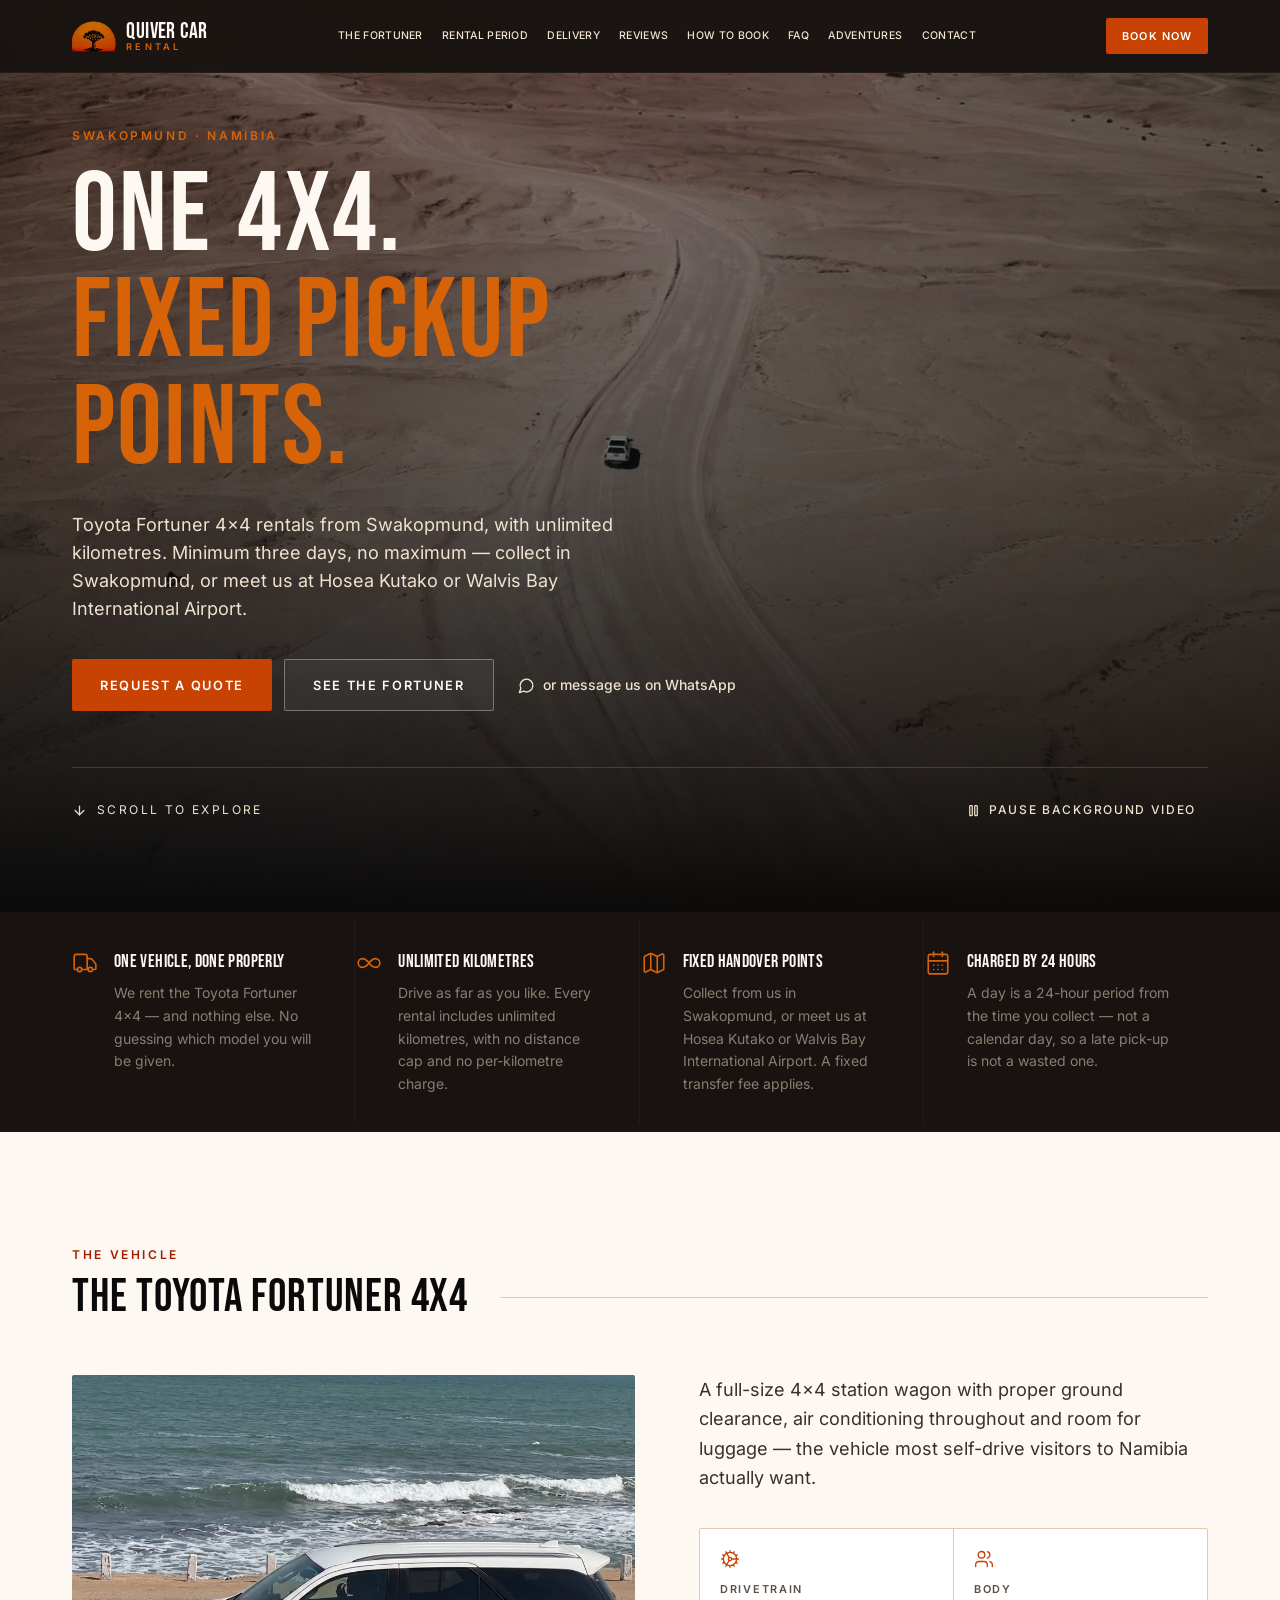
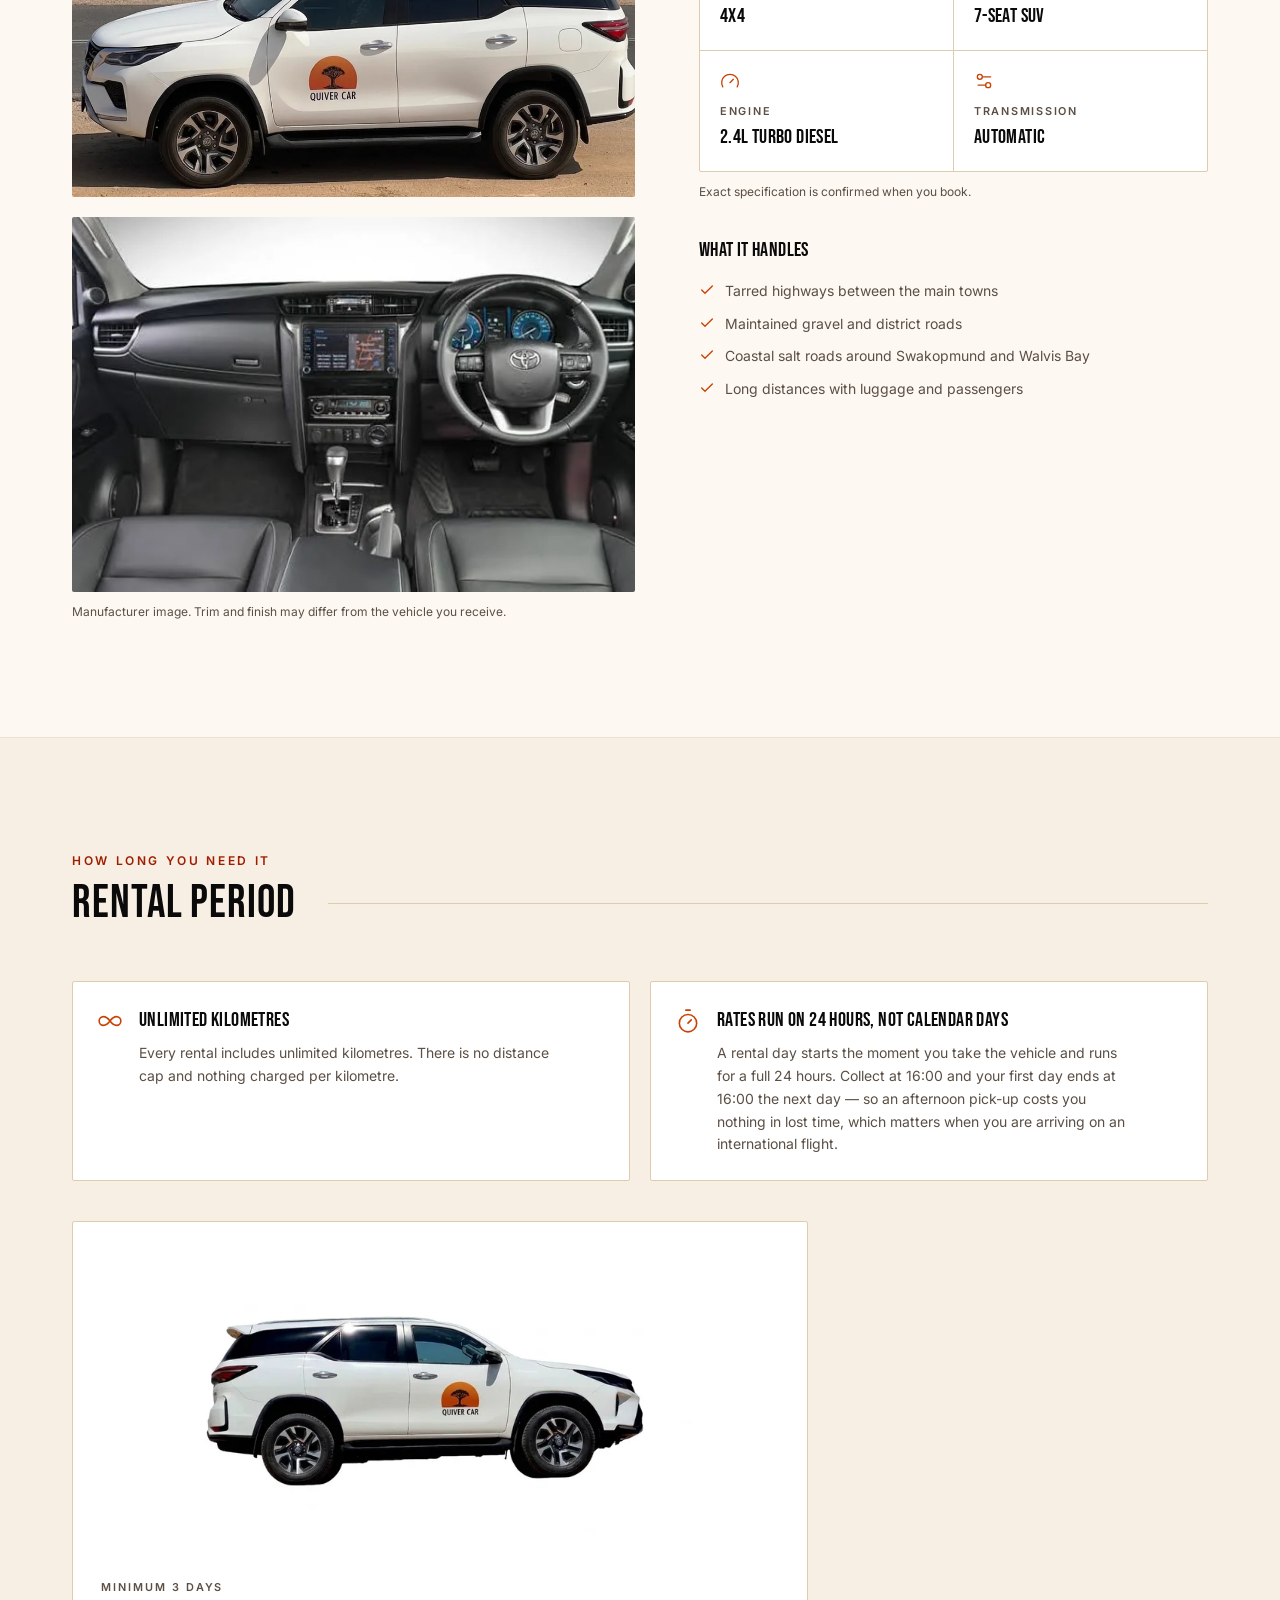
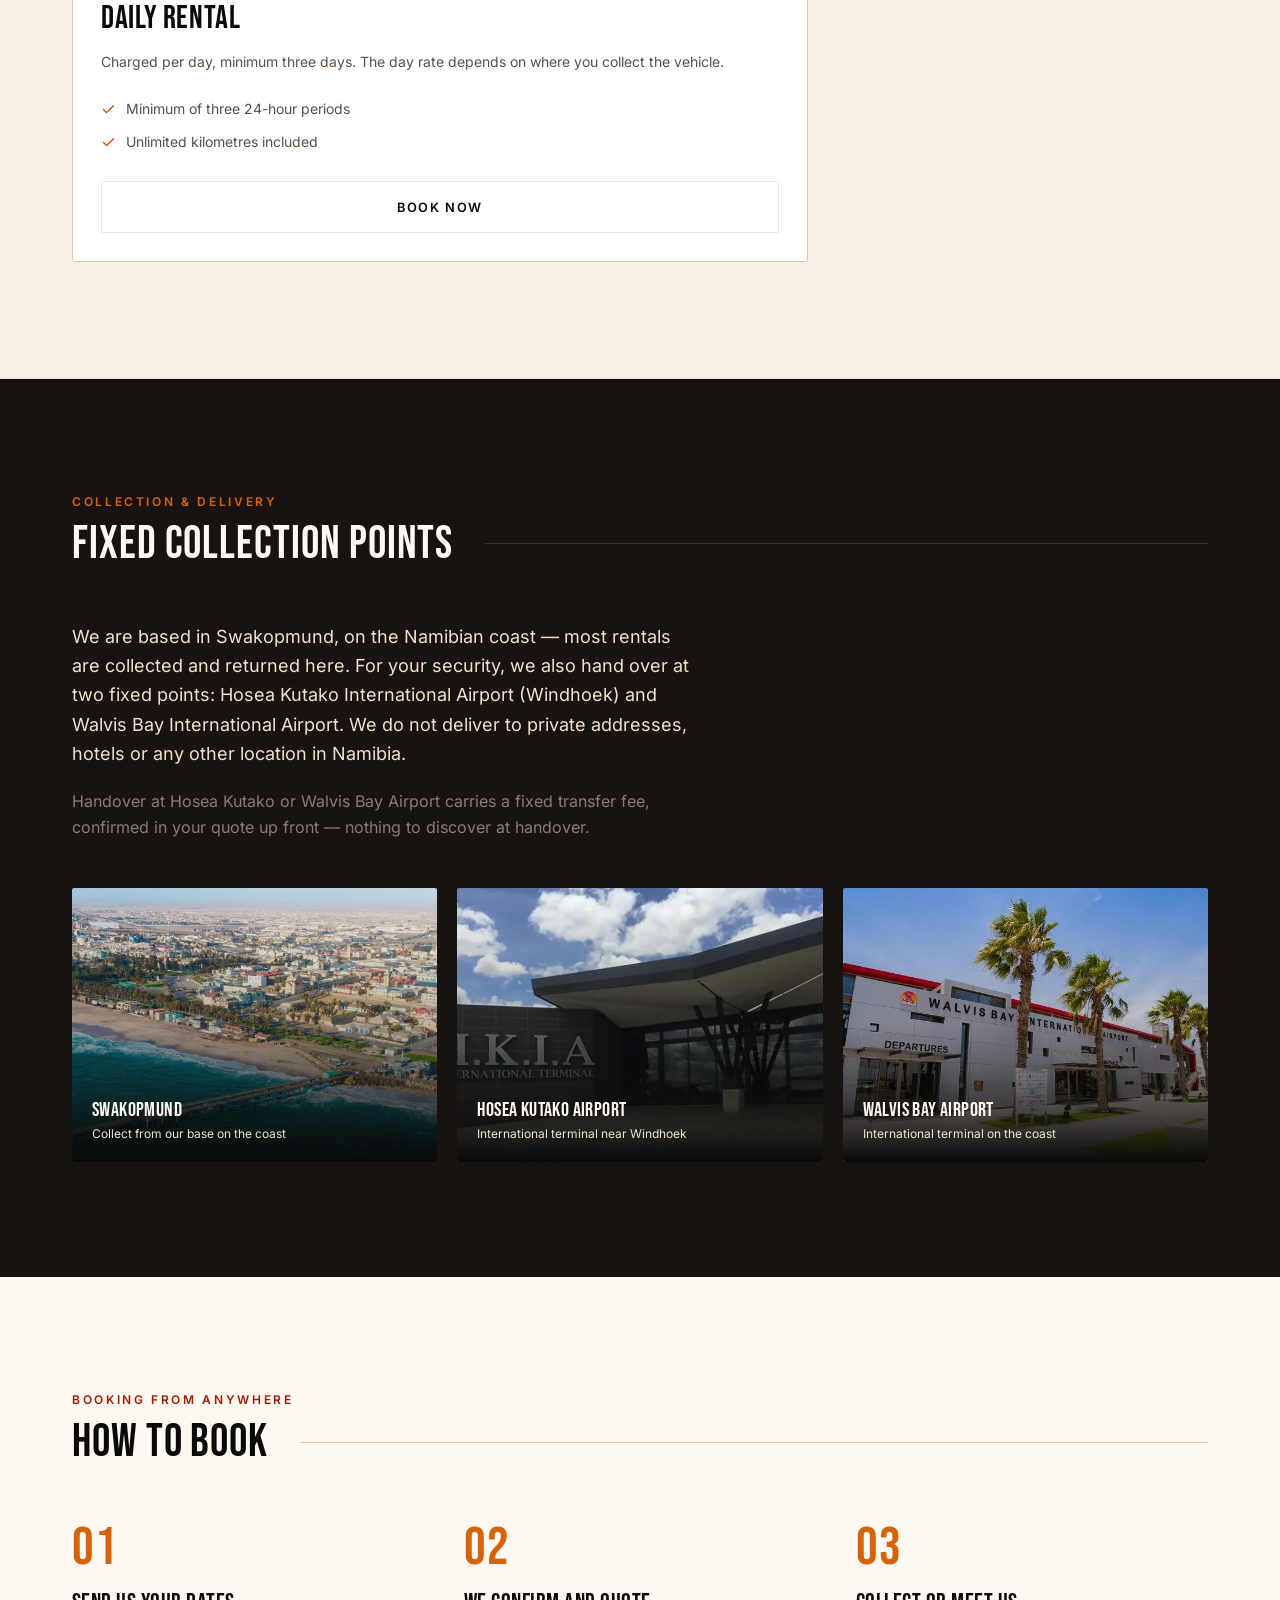
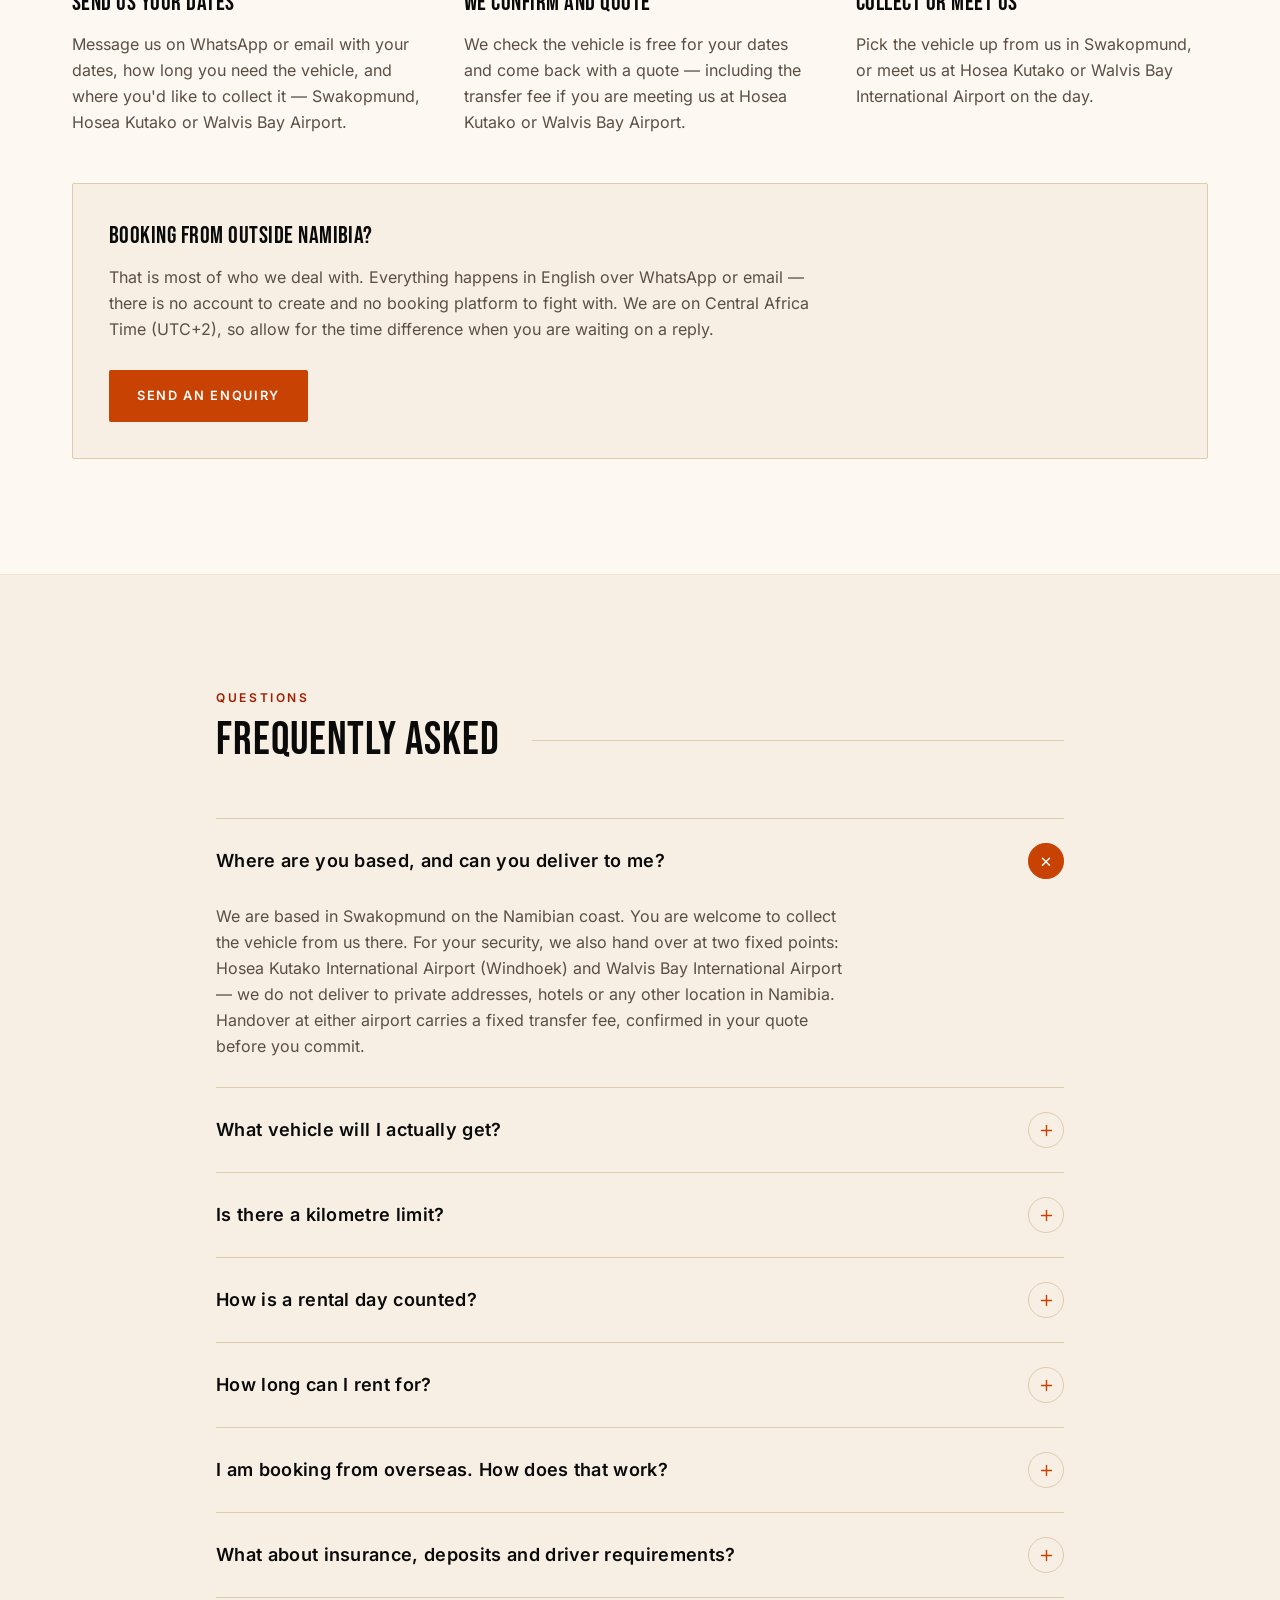
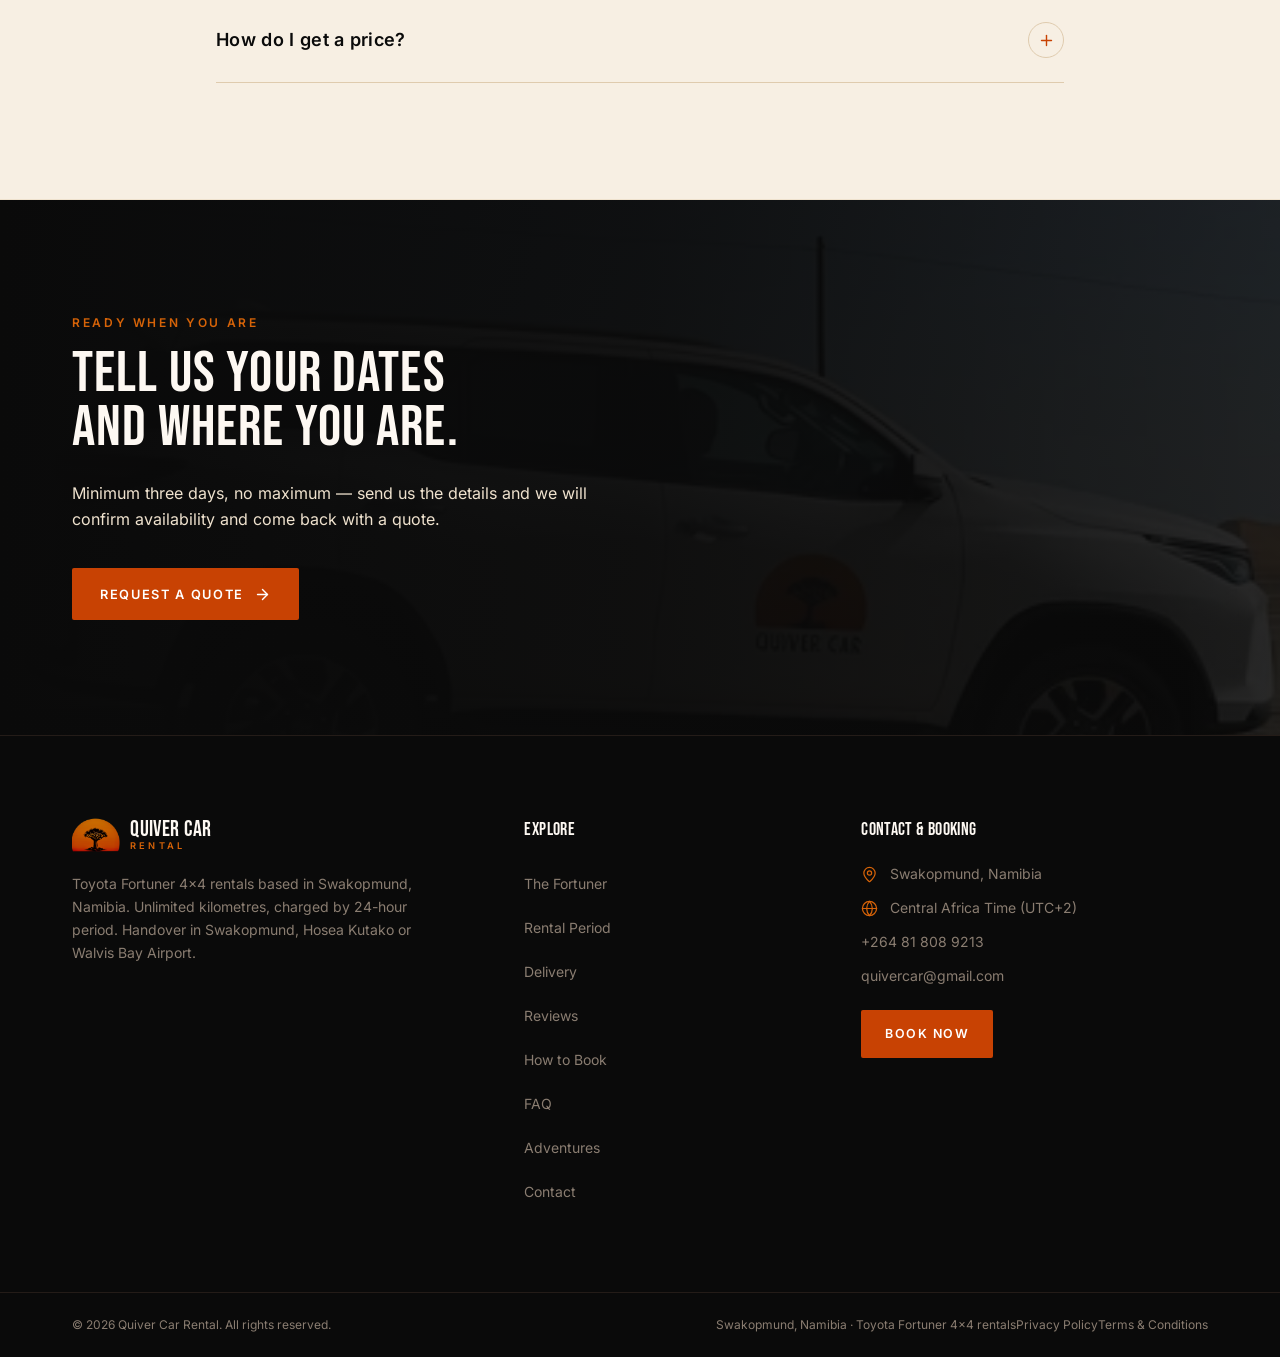
==== commit d2321bc2: "Remove fixed-transfer-fee footer line, add emergency contact to booking The footer's "Also at Hosea " ====
--- a/index.html
+++ b/index.html
@@ -1,4 +1,4 @@
-<!DOCTYPE html><html lang="en" class="__variable_52c171 __variable_41d65d"><head><meta charSet="utf-8"/><meta name="viewport" content="width=device-width, initial-scale=1"/><link rel="preload" as="image" href="img/mark.png"/><link rel="preload" as="image" href="img/coast.webp"/><link rel="stylesheet" href="_next/static/css/a8dc9301f26d5d79.css" data-precedence="next"/><link rel="preload" as="script" fetchPriority="low" href="_next/static/chunks/webpack-a5c66e363e1b3163.js"/><script src="_next/static/chunks/4bd1b696-927b5d87d2664d33.js" async=""></script><script src="_next/static/chunks/517-0dc8cfbf3fb47ff1.js" async=""></script><script src="_next/static/chunks/main-app-8395f600ef21adf1.js" async=""></script><script src="_next/static/chunks/970-c23693e94775e410.js" async=""></script><script src="_next/static/chunks/778-c5ab63cc339256c5.js" async=""></script><script src="_next/static/chunks/173-78d7983752b4e274.js" async=""></script><script src="_next/static/chunks/107-6d17d8aec960c8bc.js" async=""></script><script src="_next/static/chunks/app/layout-338c8507594116b7.js" async=""></script><script src="_next/static/chunks/app/page-344783a2441de7b4.js" async=""></script><meta name="theme-color" content="#181210"/><title>Quiver Car Rental — Toyota Fortuner 4x4 Hire in Namibia</title><meta name="description" content="Toyota Fortuner 4x4 rentals based in Swakopmund, Namibia. Unlimited kilometres, rates by 24-hour period. Collection in Swakopmund, or handover at Hosea Kutako or Walvis Bay International Airport. Book by WhatsApp or email."/><meta name="keywords" content="Fortuner rental Namibia,4x4 hire Swakopmund,car rental Namibia,monthly car hire Namibia,Namibia self drive"/><meta property="og:title" content="Quiver Car Rental — Toyota Fortuner 4x4 Hire in Namibia"/><meta property="og:description" content="Toyota Fortuner 4x4 rentals from Swakopmund. Unlimited kilometres, collected in Swakopmund or at Hosea Kutako / Walvis Bay Airport."/><meta property="og:site_name" content="Quiver Car Rental"/><meta property="og:locale" content="en_NA"/><meta property="og:image" content="https://quivercarrental.com/img/coast.webp"/><meta property="og:type" content="website"/><meta name="twitter:card" content="summary_large_image"/><meta name="twitter:title" content="Quiver Car Rental — Toyota Fortuner 4x4 Hire in Namibia"/><meta name="twitter:description" content="Toyota Fortuner 4x4 rentals from Swakopmund. Unlimited kilometres, collected in Swakopmund or at Hosea Kutako / Walvis Bay Airport."/><meta name="twitter:image" content="https://quivercarrental.com/img/coast.webp"/><script src="_next/static/chunks/polyfills-42372ed130431b0a.js" noModule=""></script></head><body class="min-h-dvh"><a href="index.html#main" class="sr-only focus:not-sr-only focus:fixed focus:left-4 focus:top-4 focus:z-[200] focus:rounded focus:bg-ink-950 focus:px-5 focus:py-3 focus:text-sm focus:font-semibold focus:text-sand-50">Skip to main content</a><header class="fixed inset-x-0 top-0 z-50 transition-colors duration-300 ease-out bg-gradient-to-b from-ink-950/70 to-transparent"><div class="container-q flex h-[72px] items-center justify-between gap-6"><a class="flex shrink-0 items-center gap-2.5" aria-label="Quiver Car Rental — home" href="index.html"><img alt="" width="44" height="34" decoding="async" data-nimg="1" class="h-[34px] w-auto" style="color:transparent" src="img/mark.png"/><span class="flex flex-col leading-none"><span class="whitespace-nowrap font-display text-[1.35rem] tracking-display text-sand-50">Quiver Car</span><span class="font-body text-[0.58rem] font-semibold uppercase tracking-[0.34em] text-sun-500">Rental</span></span></a><nav aria-label="Primary" class="hidden lg:block"><ul class="flex items-center gap-1"><li><a class="relative block whitespace-nowrap rounded px-2.5 py-2 text-[0.74rem] font-medium uppercase tracking-[0.08em] transition-colors duration-200 text-sand-200 hover:text-sand-50" href="index.html#vehicle">The Fortuner</a></li><li><a class="relative block whitespace-nowrap rounded px-2.5 py-2 text-[0.74rem] font-medium uppercase tracking-[0.08em] transition-colors duration-200 text-sand-200 hover:text-sand-50" href="index.html#rates">Rental Period</a></li><li><a class="relative block whitespace-nowrap rounded px-2.5 py-2 text-[0.74rem] font-medium uppercase tracking-[0.08em] transition-colors duration-200 text-sand-200 hover:text-sand-50" href="index.html#delivery">Delivery</a></li><li><a class="relative block whitespace-nowrap rounded px-2.5 py-2 text-[0.74rem] font-medium uppercase tracking-[0.08em] transition-colors duration-200 text-sand-200 hover:text-sand-50" href="index.html#reviews">Reviews</a></li><li><a class="relative block whitespace-nowrap rounded px-2.5 py-2 text-[0.74rem] font-medium uppercase tracking-[0.08em] transition-colors duration-200 text-sand-200 hover:text-sand-50" href="index.html#booking">How to Book</a></li><li><a class="relative block whitespace-nowrap rounded px-2.5 py-2 text-[0.74rem] font-medium uppercase tracking-[0.08em] transition-colors duration-200 text-sand-200 hover:text-sand-50" href="index.html#faq">FAQ</a></li><li><a class="relative block whitespace-nowrap rounded px-2.5 py-2 text-[0.74rem] font-medium uppercase tracking-[0.08em] transition-colors duration-200 text-sand-200 hover:text-sand-50" href="adventures.html">Adventures</a></li><li><a class="relative block whitespace-nowrap rounded px-2.5 py-2 text-[0.74rem] font-medium uppercase tracking-[0.08em] transition-colors duration-200 text-sand-200 hover:text-sand-50" href="contact.html">Contact</a></li></ul></nav><div class="flex items-center gap-2"><a class="hidden whitespace-nowrap rounded-sm bg-sun-600 px-5 py-3 text-[0.75rem] font-semibold uppercase tracking-[0.1em] text-white transition-colors duration-200 hover:bg-sun-700 sm:inline-block" href="booking.html">Book Now</a><button type="button" aria-label="Open navigation menu" aria-expanded="false" class="grid h-12 w-12 place-items-center rounded-sm text-sand-50 transition-colors duration-200 hover:bg-white/10 lg:hidden"><svg xmlns="http://www.w3.org/2000/svg" width="24" height="24" viewBox="0 0 24 24" fill="none" stroke="currentColor" stroke-width="1.75" stroke-linecap="round" stroke-linejoin="round" class="lucide lucide-menu" aria-hidden="true"><line x1="4" x2="20" y1="12" y2="12"></line><line x1="4" x2="20" y1="6" y2="6"></line><line x1="4" x2="20" y1="18" y2="18"></line></svg></button></div></div></header><main id="main"><section class="relative isolate flex min-h-[100svh] items-end overflow-hidden bg-ink-950"><div class="absolute inset-0 -z-10 h-[115%] w-full"><video class="h-full w-full object-cover" autoPlay="" muted="" loop="" playsInline="" preload="metadata" poster="video/hero-poster.jpg" aria-label="Aerial footage of a white 4x4 travelling a gravel road across the Namibian desert, with the Atlantic on the horizon"><source src="video/hero-1080.mp4" media="(min-width: 768px)" type="video/mp4"/><source src="video/hero-720.mp4" type="video/mp4"/></video></div><div aria-hidden="true" class="absolute inset-0 -z-10 bg-gradient-to-t from-ink-950 via-ink-950/55 to-ink-950/35"></div><div aria-hidden="true" class="absolute inset-0 -z-10 bg-gradient-to-br from-sun-700/25 via-transparent to-sun-500/10 mix-blend-soft-light"></div><div class="container-q relative w-full pb-16 pt-32 sm:pb-20"><p class="eyebrow-on-dark mb-5" style="opacity:0;transform:translateY(12px)">Swakopmund · Namibia</p><h1 class="max-w-[16ch] text-[clamp(2.9rem,10vw,7rem)] text-sand-50"><span class="mr-[0.22em] inline-block" style="opacity:0;transform:translateY(55%)">One</span><span class="mr-[0.22em] inline-block" style="opacity:0;transform:translateY(55%)">4x4.</span><span class="inline-block text-sun-500" style="opacity:0;transform:translateY(55%)">Fixed Pickup Points.</span></h1><p class="mt-7 max-w-[52ch] text-base leading-relaxed text-sand-200 sm:text-lg" style="opacity:0;transform:translateY(16px)">Toyota Fortuner 4x4 rentals from Swakopmund, with unlimited kilometres. Minimum three days, no maximum — collect in Swakopmund, or meet us at Hosea Kutako or Walvis Bay International Airport.</p><div class="mt-9 flex flex-col gap-3 sm:flex-row sm:items-center" style="opacity:0;transform:translateY(16px)"><a class="inline-flex min-h-[52px] items-center justify-center gap-2.5 rounded-sm px-7 text-[0.8rem] font-semibold uppercase tracking-[0.13em] transition-all duration-200 ease-out bg-sun-600 text-white hover:bg-sun-700 hover:-translate-y-0.5 " href="contact.html">Request a Quote</a><a class="inline-flex min-h-[52px] items-center justify-center gap-2.5 rounded-sm px-7 text-[0.8rem] font-semibold uppercase tracking-[0.13em] transition-all duration-200 ease-out border border-sand-50/35 bg-sand-50/5 text-sand-50 backdrop-blur-sm hover:border-sand-50 hover:bg-sand-50/15 " href="index.html#vehicle">See the Fortuner</a></div><div class="mt-14 flex items-center justify-between border-t border-sand-50/15 pt-5"><span class="hidden items-center gap-2.5 text-xs uppercase tracking-[0.2em] text-sand-200 sm:flex"><svg xmlns="http://www.w3.org/2000/svg" width="15" height="15" viewBox="0 0 24 24" fill="none" stroke="currentColor" stroke-width="2" stroke-linecap="round" stroke-linejoin="round" class="lucide lucide-arrow-down" aria-hidden="true"><path d="M12 5v14"></path><path d="m19 12-7 7-7-7"></path></svg>Scroll to explore</span><button type="button" class="ml-auto inline-flex min-h-[44px] items-center gap-2 rounded-sm px-3 text-xs font-medium uppercase tracking-[0.14em] text-sand-200 transition-colors duration-200 hover:bg-white/10 hover:text-sand-50"><svg xmlns="http://www.w3.org/2000/svg" width="15" height="15" viewBox="0 0 24 24" fill="none" stroke="currentColor" stroke-width="2" stroke-linecap="round" stroke-linejoin="round" class="lucide lucide-pause" aria-hidden="true"><rect x="14" y="4" width="4" height="16" rx="1"></rect><rect x="6" y="4" width="4" height="16" rx="1"></rect></svg>Pause background video</button></div></div></section><section class="bg-ink-900" aria-label="Why rent with us"><div class="container-q grid gap-px py-2 sm:grid-cols-2 xl:grid-cols-4"><div class="flex gap-4 border-b border-ink-800 py-7 xl:border-b-0 xl:border-r xl:pr-8 xl:last:border-r-0" style="opacity:0;transform:translateY(22px)"><svg xmlns="http://www.w3.org/2000/svg" width="26" height="26" viewBox="0 0 24 24" fill="none" stroke="currentColor" stroke-width="1.5" stroke-linecap="round" stroke-linejoin="round" class="lucide lucide-truck mt-0.5 shrink-0 text-sun-500" aria-hidden="true"><path d="M14 18V6a2 2 0 0 0-2-2H4a2 2 0 0 0-2 2v11a1 1 0 0 0 1 1h2"></path><path d="M15 18H9"></path><path d="M19 18h2a1 1 0 0 0 1-1v-3.65a1 1 0 0 0-.22-.624l-3.48-4.35A1 1 0 0 0 17.52 8H14"></path><circle cx="17" cy="18" r="2"></circle><circle cx="7" cy="18" r="2"></circle></svg><div><h2 class="font-display text-lg tracking-display text-sand-50">One Vehicle, Done Properly</h2><p class="mt-1.5 text-sm leading-relaxed text-ink-400">We rent the Toyota Fortuner 4x4 — and nothing else. No guessing which model you will be given.</p></div></div><div class="flex gap-4 border-b border-ink-800 py-7 xl:border-b-0 xl:border-r xl:pr-8 xl:last:border-r-0" style="opacity:0;transform:translateY(22px)"><svg xmlns="http://www.w3.org/2000/svg" width="26" height="26" viewBox="0 0 24 24" fill="none" stroke="currentColor" stroke-width="1.5" stroke-linecap="round" stroke-linejoin="round" class="lucide lucide-infinity mt-0.5 shrink-0 text-sun-500" aria-hidden="true"><path d="M12 12c-2-2.67-4-4-6-4a4 4 0 1 0 0 8c2 0 4-1.33 6-4Zm0 0c2 2.67 4 4 6 4a4 4 0 0 0 0-8c-2 0-4 1.33-6 4Z"></path></svg><div><h2 class="font-display text-lg tracking-display text-sand-50">Unlimited Kilometres</h2><p class="mt-1.5 text-sm leading-relaxed text-ink-400">Drive as far as you like. Every rental includes unlimited kilometres, with no distance cap and no per-kilometre charge.</p></div></div><div class="flex gap-4 border-b border-ink-800 py-7 xl:border-b-0 xl:border-r xl:pr-8 xl:last:border-r-0" style="opacity:0;transform:translateY(22px)"><svg xmlns="http://www.w3.org/2000/svg" width="26" height="26" viewBox="0 0 24 24" fill="none" stroke="currentColor" stroke-width="1.5" stroke-linecap="round" stroke-linejoin="round" class="lucide lucide-map mt-0.5 shrink-0 text-sun-500" aria-hidden="true"><path d="M14.106 5.553a2 2 0 0 0 1.788 0l3.659-1.83A1 1 0 0 1 21 4.619v12.764a1 1 0 0 1-.553.894l-4.553 2.277a2 2 0 0 1-1.788 0l-4.212-2.106a2 2 0 0 0-1.788 0l-3.659 1.83A1 1 0 0 1 3 19.381V6.618a1 1 0 0 1 .553-.894l4.553-2.277a2 2 0 0 1 1.788 0z"></path><path d="M15 5.764v15"></path><path d="M9 3.236v15"></path></svg><div><h2 class="font-display text-lg tracking-display text-sand-50">Fixed Handover Points</h2><p class="mt-1.5 text-sm leading-relaxed text-ink-400">Collect from us in Swakopmund, or meet us at Hosea Kutako or Walvis Bay International Airport. A fixed transfer fee applies.</p></div></div><div class="flex gap-4 border-b border-ink-800 py-7 xl:border-b-0 xl:border-r xl:pr-8 xl:last:border-r-0" style="opacity:0;transform:translateY(22px)"><svg xmlns="http://www.w3.org/2000/svg" width="26" height="26" viewBox="0 0 24 24" fill="none" stroke="currentColor" stroke-width="1.5" stroke-linecap="round" stroke-linejoin="round" class="lucide lucide-calendar-days mt-0.5 shrink-0 text-sun-500" aria-hidden="true"><path d="M8 2v4"></path><path d="M16 2v4"></path><rect width="18" height="18" x="3" y="4" rx="2"></rect><path d="M3 10h18"></path><path d="M8 14h.01"></path><path d="M12 14h.01"></path><path d="M16 14h.01"></path><path d="M8 18h.01"></path><path d="M12 18h.01"></path><path d="M16 18h.01"></path></svg><div><h2 class="font-display text-lg tracking-display text-sand-50">Charged by 24 Hours</h2><p class="mt-1.5 text-sm leading-relaxed text-ink-400">A day is a 24-hour period from the time you collect — not a calendar day, so a late pick-up is not a wasted one.</p></div></div></div></section><section id="vehicle" class="section-y" aria-labelledby="vehicle-heading"><div class="container-q"><div class="mb-10 sm:mb-14" style="opacity:0;transform:translateY(22px)"><p class="eyebrow mb-3">The vehicle</p><div class="flex items-center gap-5 sm:gap-8"><h2 class="shrink-0 text-[clamp(1.75rem,4.5vw,2.9rem)] text-ink-950">The Toyota Fortuner 4x4</h2><span class="rule-trail" aria-hidden="true"></span></div></div><h2 id="vehicle-heading" class="sr-only">The Toyota Fortuner 4x4</h2><div class="grid gap-10 lg:grid-cols-[1.05fr_0.95fr] lg:gap-16"><div class="space-y-5"><div class="relative aspect-[4/3] overflow-hidden rounded-sm" style="opacity:0;transform:translateY(22px)"><img alt="The Quiver Car Rental Toyota Fortuner parked on the sand beside the Atlantic surf" decoding="async" data-nimg="fill" class="object-cover" style="position:absolute;height:100%;width:100%;left:0;top:0;right:0;bottom:0;color:transparent" src="img/coast.webp"/></div><div style="opacity:0;transform:translateY(22px)"><figure><div class="relative aspect-[3/2] overflow-hidden rounded-sm bg-sand-100"><img alt="The cabin of a Toyota Fortuner, showing the dashboard, touchscreen and right-hand-drive steering wheel" loading="lazy" decoding="async" data-nimg="fill" class="object-cover" style="position:absolute;height:100%;width:100%;left:0;top:0;right:0;bottom:0;color:transparent" src="img/interior.webp"/></div><figcaption class="mt-2.5 text-xs leading-relaxed text-ink-600">Manufacturer image. Trim and finish may differ from the vehicle you receive.</figcaption></figure></div></div><div><div style="opacity:0;transform:translateY(22px)"><p class="max-w-[54ch] text-lg leading-relaxed text-ink-700">A full-size 4x4 station wagon with proper ground clearance, air conditioning throughout and room for luggage — the vehicle most self-drive visitors to Namibia actually want.</p></div><div style="opacity:0;transform:translateY(22px)"><dl class="mt-9 grid grid-cols-2 gap-px overflow-hidden rounded-sm border border-sand-300 bg-sand-300"><div class="bg-white p-5"><svg xmlns="http://www.w3.org/2000/svg" width="20" height="20" viewBox="0 0 24 24" fill="none" stroke="currentColor" stroke-width="1.6" stroke-linecap="round" stroke-linejoin="round" class="lucide lucide-cog text-sun-600" aria-hidden="true"><path d="M12 20a8 8 0 1 0 0-16 8 8 0 0 0 0 16Z"></path><path d="M12 14a2 2 0 1 0 0-4 2 2 0 0 0 0 4Z"></path><path d="M12 2v2"></path><path d="M12 22v-2"></path><path d="m17 20.66-1-1.73"></path><path d="M11 10.27 7 3.34"></path><path d="m20.66 17-1.73-1"></path><path d="m3.34 7 1.73 1"></path><path d="M14 12h8"></path><path d="M2 12h2"></path><path d="m20.66 7-1.73 1"></path><path d="m3.34 17 1.73-1"></path><path d="m17 3.34-1 1.73"></path><path d="m11 13.73-4 6.93"></path></svg><dt class="mt-3 text-[0.68rem] font-semibold uppercase tracking-[0.16em] text-ink-600">Drivetrain</dt><dd class="mt-1 font-display text-xl tracking-display text-ink-950">4x4</dd></div><div class="bg-white p-5"><svg xmlns="http://www.w3.org/2000/svg" width="20" height="20" viewBox="0 0 24 24" fill="none" stroke="currentColor" stroke-width="1.6" stroke-linecap="round" stroke-linejoin="round" class="lucide lucide-users text-sun-600" aria-hidden="true"><path d="M16 21v-2a4 4 0 0 0-4-4H6a4 4 0 0 0-4 4v2"></path><circle cx="9" cy="7" r="4"></circle><path d="M22 21v-2a4 4 0 0 0-3-3.87"></path><path d="M16 3.13a4 4 0 0 1 0 7.75"></path></svg><dt class="mt-3 text-[0.68rem] font-semibold uppercase tracking-[0.16em] text-ink-600">Body</dt><dd class="mt-1 font-display text-xl tracking-display text-ink-950">7-seat SUV</dd></div><div class="bg-white p-5"><svg xmlns="http://www.w3.org/2000/svg" width="20" height="20" viewBox="0 0 24 24" fill="none" stroke="currentColor" stroke-width="1.6" stroke-linecap="round" stroke-linejoin="round" class="lucide lucide-gauge text-sun-600" aria-hidden="true"><path d="m12 14 4-4"></path><path d="M3.34 19a10 10 0 1 1 17.32 0"></path></svg><dt class="mt-3 text-[0.68rem] font-semibold uppercase tracking-[0.16em] text-ink-600">Engine</dt><dd class="mt-1 font-display text-xl tracking-display text-ink-950">2.4L Turbo Diesel</dd></div><div class="bg-white p-5"><svg xmlns="http://www.w3.org/2000/svg" width="20" height="20" viewBox="0 0 24 24" fill="none" stroke="currentColor" stroke-width="1.6" stroke-linecap="round" stroke-linejoin="round" class="lucide lucide-settings2 text-sun-600" aria-hidden="true"><path d="M20 7h-9"></path><path d="M14 17H5"></path><circle cx="17" cy="17" r="3"></circle><circle cx="7" cy="7" r="3"></circle></svg><dt class="mt-3 text-[0.68rem] font-semibold uppercase tracking-[0.16em] text-ink-600">Transmission</dt><dd class="mt-1 font-display text-xl tracking-display text-ink-950">Automatic</dd></div></dl><p class="mt-3 text-xs text-ink-600">Exact specification is confirmed when you book.</p></div><div style="opacity:0;transform:translateY(22px)"><h3 class="mt-9 font-display text-xl tracking-display text-ink-950">What it handles</h3><ul class="mt-4 space-y-2.5"><li class="flex gap-2.5 text-sm leading-relaxed text-ink-600"><svg xmlns="http://www.w3.org/2000/svg" width="16" height="16" viewBox="0 0 24 24" fill="none" stroke="currentColor" stroke-width="2" stroke-linecap="round" stroke-linejoin="round" class="lucide lucide-check mt-0.5 shrink-0 text-sun-600" aria-hidden="true"><path d="M20 6 9 17l-5-5"></path></svg>Tarred highways between the main towns</li><li class="flex gap-2.5 text-sm leading-relaxed text-ink-600"><svg xmlns="http://www.w3.org/2000/svg" width="16" height="16" viewBox="0 0 24 24" fill="none" stroke="currentColor" stroke-width="2" stroke-linecap="round" stroke-linejoin="round" class="lucide lucide-check mt-0.5 shrink-0 text-sun-600" aria-hidden="true"><path d="M20 6 9 17l-5-5"></path></svg>Maintained gravel and district roads</li><li class="flex gap-2.5 text-sm leading-relaxed text-ink-600"><svg xmlns="http://www.w3.org/2000/svg" width="16" height="16" viewBox="0 0 24 24" fill="none" stroke="currentColor" stroke-width="2" stroke-linecap="round" stroke-linejoin="round" class="lucide lucide-check mt-0.5 shrink-0 text-sun-600" aria-hidden="true"><path d="M20 6 9 17l-5-5"></path></svg>Coastal salt roads around Swakopmund and Walvis Bay</li><li class="flex gap-2.5 text-sm leading-relaxed text-ink-600"><svg xmlns="http://www.w3.org/2000/svg" width="16" height="16" viewBox="0 0 24 24" fill="none" stroke="currentColor" stroke-width="2" stroke-linecap="round" stroke-linejoin="round" class="lucide lucide-check mt-0.5 shrink-0 text-sun-600" aria-hidden="true"><path d="M20 6 9 17l-5-5"></path></svg>Long distances with luggage and passengers</li></ul></div></div></div></div></section><section id="rates" class="border-y border-sand-200 bg-sand-100 section-y" aria-labelledby="rates-heading"><div class="container-q"><div class="mb-10 sm:mb-14" style="opacity:0;transform:translateY(22px)"><p class="eyebrow mb-3">How long you need it</p><div class="flex items-center gap-5 sm:gap-8"><h2 class="shrink-0 text-[clamp(1.75rem,4.5vw,2.9rem)] text-ink-950">Rental Period</h2><span class="rule-trail" aria-hidden="true"></span></div></div><h2 id="rates-heading" class="sr-only">Rental period</h2><div class="mb-10 grid gap-5 sm:grid-cols-2"><div class="flex gap-4 rounded-sm border border-sand-300 bg-white p-6" style="opacity:0;transform:translateY(22px)"><svg xmlns="http://www.w3.org/2000/svg" width="26" height="26" viewBox="0 0 24 24" fill="none" stroke="currentColor" stroke-width="1.5" stroke-linecap="round" stroke-linejoin="round" class="lucide lucide-infinity mt-0.5 shrink-0 text-sun-600" aria-hidden="true"><path d="M12 12c-2-2.67-4-4-6-4a4 4 0 1 0 0 8c2 0 4-1.33 6-4Zm0 0c2 2.67 4 4 6 4a4 4 0 0 0 0-8c-2 0-4 1.33-6 4Z"></path></svg><div><h3 class="font-display text-xl tracking-display text-ink-950">Unlimited Kilometres</h3><p class="mt-2 max-w-[46ch] text-sm leading-relaxed text-ink-600">Every rental includes unlimited kilometres. There is no distance cap and nothing charged per kilometre.</p></div></div><div class="flex gap-4 rounded-sm border border-sand-300 bg-white p-6" style="opacity:0;transform:translateY(22px)"><svg xmlns="http://www.w3.org/2000/svg" width="26" height="26" viewBox="0 0 24 24" fill="none" stroke="currentColor" stroke-width="1.5" stroke-linecap="round" stroke-linejoin="round" class="lucide lucide-timer mt-0.5 shrink-0 text-sun-600" aria-hidden="true"><line x1="10" x2="14" y1="2" y2="2"></line><line x1="12" x2="15" y1="14" y2="11"></line><circle cx="12" cy="14" r="8"></circle></svg><div><h3 class="font-display text-xl tracking-display text-ink-950">Rates run on 24 hours, not calendar days</h3><p class="mt-2 max-w-[46ch] text-sm leading-relaxed text-ink-600">A rental day starts the moment you take the vehicle and runs for a full 24 hours. Collect at 16:00 and your first day ends at 16:00 the next day — so an afternoon pick-up costs you nothing in lost time, which matters when you are arriving on an international flight.</p></div></div></div><div class="max-w-[46rem]"><div class="flex h-full flex-col rounded-sm border p-7 border-sand-300 bg-white" style="opacity:0;transform:translateY(22px)"><div class="-mx-7 -mt-7 mb-4"><img class="block w-full h-auto rounded-t-sm" src="img/fortuner-pricing.webp" alt="Toyota Fortuner 4x4 available for daily rental" loading="lazy"/></div><p class="text-[0.68rem] font-semibold uppercase tracking-[0.18em] text-ink-600">Minimum 3 days</p><h3 class="mt-2 font-display text-[2rem] leading-none tracking-display text-ink-950">Daily Rental</h3><p class="mt-4 text-sm leading-relaxed text-ink-600">Charged per day, minimum three days. The day rate depends on where you collect the vehicle.</p><ul class="mt-6 space-y-2.5"><li class="flex gap-2.5 text-sm leading-relaxed text-ink-600"><svg xmlns="http://www.w3.org/2000/svg" width="15" height="15" viewBox="0 0 24 24" fill="none" stroke="currentColor" stroke-width="2" stroke-linecap="round" stroke-linejoin="round" class="lucide lucide-check mt-1 shrink-0 text-sun-600" aria-hidden="true"><path d="M20 6 9 17l-5-5"></path></svg>Minimum of three 24-hour periods</li><li class="flex gap-2.5 text-sm leading-relaxed text-ink-600"><svg xmlns="http://www.w3.org/2000/svg" width="15" height="15" viewBox="0 0 24 24" fill="none" stroke="currentColor" stroke-width="2" stroke-linecap="round" stroke-linejoin="round" class="lucide lucide-check mt-1 shrink-0 text-sun-600" aria-hidden="true"><path d="M20 6 9 17l-5-5"></path></svg>Unlimited kilometres included</li></ul><div class="mt-auto pt-7"><a class="inline-flex min-h-[52px] items-center justify-center gap-2.5 rounded-sm px-7 text-[0.8rem] font-semibold uppercase tracking-[0.13em] transition-all duration-200 ease-out border border-ink-300/60 bg-transparent text-ink-950 hover:border-sun-600 hover:text-sun-700 w-full" href="booking.html">Book Now</a></div></div></div></div></section><section id="delivery" class="bg-ink-900 section-y" aria-labelledby="delivery-heading"><div class="container-q"><div class="mb-10 sm:mb-14" style="opacity:0;transform:translateY(22px)"><p class="eyebrow-on-dark mb-3">Collection &amp; delivery</p><div class="flex items-center gap-5 sm:gap-8"><h2 class="shrink-0 text-[clamp(1.75rem,4.5vw,2.9rem)] text-sand-50">Fixed Collection Points</h2><span class="rule-trail-dark" aria-hidden="true"></span></div></div><h2 id="delivery-heading" class="sr-only">Collection and delivery</h2><div class="max-w-[62ch]" style="opacity:0;transform:translateY(22px)"><p class="text-lg leading-relaxed text-sand-200">We are based in Swakopmund, on the Namibian coast — most rentals are collected and returned here. For your security, we also hand over at two fixed points: Hosea Kutako International Airport (Windhoek) and Walvis Bay International Airport. We do not deliver to private addresses, hotels or any other location in Namibia.</p><p class="mt-5 leading-relaxed text-ink-400">Handover at Hosea Kutako or Walvis Bay Airport carries a fixed transfer fee, confirmed in your quote up front — nothing to discover at handover.</p></div><div class="mt-12 grid gap-5 sm:grid-cols-2 lg:grid-cols-3"><div style="opacity:0;transform:translateY(22px)"><figure class="group relative aspect-[4/3] overflow-hidden rounded-sm"><img alt="Aerial view of Swakopmund&#39;s coastline and jetty on the Namibian coast" loading="lazy" decoding="async" data-nimg="fill" class="object-cover transition-transform duration-700 ease-out group-hover:scale-[1.04]" style="position:absolute;height:100%;width:100%;left:0;top:0;right:0;bottom:0;color:transparent" src="img/delivery-swakopmund.webp"/><div aria-hidden="true" class="absolute inset-0 bg-gradient-to-t from-ink-950 via-ink-950/25 to-transparent"></div><figcaption class="absolute inset-x-0 bottom-0 p-5"><p class="font-display text-xl tracking-display text-sand-50">Swakopmund</p><p class="mt-0.5 text-xs text-sand-200">Collect from our base on the coast</p></figcaption></figure></div><div style="opacity:0;transform:translateY(22px)"><figure class="group relative aspect-[4/3] overflow-hidden rounded-sm"><img alt="Hosea Kutako International Airport terminal building near Windhoek" loading="lazy" decoding="async" data-nimg="fill" class="object-cover transition-transform duration-700 ease-out group-hover:scale-[1.04]" style="position:absolute;height:100%;width:100%;left:0;top:0;right:0;bottom:0;color:transparent" src="img/delivery-hosea-kutako.webp"/><div aria-hidden="true" class="absolute inset-0 bg-gradient-to-t from-ink-950 via-ink-950/25 to-transparent"></div><figcaption class="absolute inset-x-0 bottom-0 p-5"><p class="font-display text-xl tracking-display text-sand-50">Hosea Kutako Airport</p><p class="mt-0.5 text-xs text-sand-200">International terminal near Windhoek</p></figcaption></figure></div><div style="opacity:0;transform:translateY(22px)"><figure class="group relative aspect-[4/3] overflow-hidden rounded-sm"><img alt="Walvis Bay International Airport terminal building" loading="lazy" decoding="async" data-nimg="fill" class="object-cover transition-transform duration-700 ease-out group-hover:scale-[1.04]" style="position:absolute;height:100%;width:100%;left:0;top:0;right:0;bottom:0;color:transparent" src="img/delivery-walvis-bay.webp"/><div aria-hidden="true" class="absolute inset-0 bg-gradient-to-t from-ink-950 via-ink-950/25 to-transparent"></div><figcaption class="absolute inset-x-0 bottom-0 p-5"><p class="font-display text-xl tracking-display text-sand-50">Walvis Bay Airport</p><p class="mt-0.5 text-xs text-sand-200">International terminal on the coast</p></figcaption></figure></div></div></div></section><section id="booking" class="section-y" aria-labelledby="booking-heading"><div class="container-q"><div class="mb-10 sm:mb-14" style="opacity:0;transform:translateY(22px)"><p class="eyebrow mb-3">Booking from anywhere</p><div class="flex items-center gap-5 sm:gap-8"><h2 class="shrink-0 text-[clamp(1.75rem,4.5vw,2.9rem)] text-ink-950">How to Book</h2><span class="rule-trail" aria-hidden="true"></span></div></div><h2 id="booking-heading" class="sr-only">How to book</h2><div class="grid gap-8 lg:grid-cols-3 lg:gap-10"><div class="relative" style="opacity:0;transform:translateY(22px)"><span class="font-display text-[3.4rem] leading-none tracking-display text-sun-500">01</span><h3 class="mt-3 font-display text-2xl tracking-display text-ink-950">Send us your dates</h3><p class="mt-3 max-w-[46ch] leading-relaxed text-ink-600">Message us on WhatsApp or email with your dates, how long you need the vehicle, and where you'd like to collect it — Swakopmund, Hosea Kutako or Walvis Bay Airport.</p></div><div class="relative" style="opacity:0;transform:translateY(22px)"><span class="font-display text-[3.4rem] leading-none tracking-display text-sun-500">02</span><h3 class="mt-3 font-display text-2xl tracking-display text-ink-950">We confirm and quote</h3><p class="mt-3 max-w-[46ch] leading-relaxed text-ink-600">We check the vehicle is free for your dates and come back with a quote — including the transfer fee if you are meeting us at Hosea Kutako or Walvis Bay Airport.</p></div><div class="relative" style="opacity:0;transform:translateY(22px)"><span class="font-display text-[3.4rem] leading-none tracking-display text-sun-500">03</span><h3 class="mt-3 font-display text-2xl tracking-display text-ink-950">Collect or meet us</h3><p class="mt-3 max-w-[46ch] leading-relaxed text-ink-600">Pick the vehicle up from us in Swakopmund, or meet us at Hosea Kutako or Walvis Bay International Airport on the day.</p></div></div><div class="mt-12 rounded-sm border border-sand-300 bg-sand-100 p-7 sm:p-9" style="opacity:0;transform:translateY(22px)"><h3 class="font-display text-2xl tracking-display text-ink-950">Booking from outside Namibia?</h3><p class="mt-3 max-w-[70ch] leading-relaxed text-ink-600">That is most of who we deal with. Everything happens in English over WhatsApp or email — there is no account to create and no booking platform to fight with. We are on <!-- -->Central Africa Time (UTC+2)<!-- -->, so allow for the time difference when you are waiting on a reply.</p><div class="mt-7 flex flex-col gap-3 sm:flex-row"><a class="inline-flex min-h-[52px] items-center justify-center gap-2.5 rounded-sm px-7 text-[0.8rem] font-semibold uppercase tracking-[0.13em] transition-all duration-200 ease-out bg-sun-600 text-white hover:bg-sun-700 hover:-translate-y-0.5 " href="contact.html">Send an enquiry</a></div></div></div></section><section id="faq" class="border-y border-sand-200 bg-sand-100 section-y" aria-labelledby="faq-heading"><div class="container-q max-w-[58rem]"><div class="mb-10 sm:mb-14" style="opacity:0;transform:translateY(22px)"><p class="eyebrow mb-3">Questions</p><div class="flex items-center gap-5 sm:gap-8"><h2 class="shrink-0 text-[clamp(1.75rem,4.5vw,2.9rem)] text-ink-950">Frequently Asked</h2><span class="rule-trail" aria-hidden="true"></span></div></div><h2 id="faq-heading" class="sr-only">Frequently asked questions</h2><div class="divide-y divide-sand-300 border-y border-sand-300"><div><h3><button type="button" aria-expanded="true" aria-controls="faq-panel-0" id="faq-trigger-0" class="flex w-full items-center justify-between gap-6 py-6 text-left transition-colors duration-200 hover:text-sun-700"><span class="font-body text-base font-semibold text-ink-950 sm:text-lg">Where are you based, and can you deliver to me?</span><span class="grid h-9 w-9 shrink-0 place-items-center rounded-full border border-sand-300 text-sun-600 transition-transform duration-300 ease-out rotate-45 border-sun-600 bg-sun-600 text-white"><svg xmlns="http://www.w3.org/2000/svg" width="17" height="17" viewBox="0 0 24 24" fill="none" stroke="currentColor" stroke-width="2" stroke-linecap="round" stroke-linejoin="round" class="lucide lucide-plus" aria-hidden="true"><path d="M5 12h14"></path><path d="M12 5v14"></path></svg></span></button></h3><div id="faq-panel-0" role="region" aria-labelledby="faq-trigger-0" class="overflow-hidden" style="height:auto;opacity:1"><p class="max-w-[68ch] pb-7 pr-12 leading-relaxed text-ink-600">We are based in Swakopmund on the Namibian coast. You are welcome to collect the vehicle from us there. For your security, we also hand over at two fixed points: Hosea Kutako International Airport (Windhoek) and Walvis Bay International Airport — we do not deliver to private addresses, hotels or any other location in Namibia. Handover at either airport carries a fixed transfer fee, confirmed in your quote before you commit.</p></div></div><div><h3><button type="button" aria-expanded="false" aria-controls="faq-panel-1" id="faq-trigger-1" class="flex w-full items-center justify-between gap-6 py-6 text-left transition-colors duration-200 hover:text-sun-700"><span class="font-body text-base font-semibold text-ink-950 sm:text-lg">What vehicle will I actually get?</span><span class="grid h-9 w-9 shrink-0 place-items-center rounded-full border border-sand-300 text-sun-600 transition-transform duration-300 ease-out "><svg xmlns="http://www.w3.org/2000/svg" width="17" height="17" viewBox="0 0 24 24" fill="none" stroke="currentColor" stroke-width="2" stroke-linecap="round" stroke-linejoin="round" class="lucide lucide-plus" aria-hidden="true"><path d="M5 12h14"></path><path d="M12 5v14"></path></svg></span></button></h3></div><div><h3><button type="button" aria-expanded="false" aria-controls="faq-panel-2" id="faq-trigger-2" class="flex w-full items-center justify-between gap-6 py-6 text-left transition-colors duration-200 hover:text-sun-700"><span class="font-body text-base font-semibold text-ink-950 sm:text-lg">Is there a kilometre limit?</span><span class="grid h-9 w-9 shrink-0 place-items-center rounded-full border border-sand-300 text-sun-600 transition-transform duration-300 ease-out "><svg xmlns="http://www.w3.org/2000/svg" width="17" height="17" viewBox="0 0 24 24" fill="none" stroke="currentColor" stroke-width="2" stroke-linecap="round" stroke-linejoin="round" class="lucide lucide-plus" aria-hidden="true"><path d="M5 12h14"></path><path d="M12 5v14"></path></svg></span></button></h3></div><div><h3><button type="button" aria-expanded="false" aria-controls="faq-panel-3" id="faq-trigger-3" class="flex w-full items-center justify-between gap-6 py-6 text-left transition-colors duration-200 hover:text-sun-700"><span class="font-body text-base font-semibold text-ink-950 sm:text-lg">How is a rental day counted?</span><span class="grid h-9 w-9 shrink-0 place-items-center rounded-full border border-sand-300 text-sun-600 transition-transform duration-300 ease-out "><svg xmlns="http://www.w3.org/2000/svg" width="17" height="17" viewBox="0 0 24 24" fill="none" stroke="currentColor" stroke-width="2" stroke-linecap="round" stroke-linejoin="round" class="lucide lucide-plus" aria-hidden="true"><path d="M5 12h14"></path><path d="M12 5v14"></path></svg></span></button></h3></div><div><h3><button type="button" aria-expanded="false" aria-controls="faq-panel-4" id="faq-trigger-4" class="flex w-full items-center justify-between gap-6 py-6 text-left transition-colors duration-200 hover:text-sun-700"><span class="font-body text-base font-semibold text-ink-950 sm:text-lg">How long can I rent for?</span><span class="grid h-9 w-9 shrink-0 place-items-center rounded-full border border-sand-300 text-sun-600 transition-transform duration-300 ease-out "><svg xmlns="http://www.w3.org/2000/svg" width="17" height="17" viewBox="0 0 24 24" fill="none" stroke="currentColor" stroke-width="2" stroke-linecap="round" stroke-linejoin="round" class="lucide lucide-plus" aria-hidden="true"><path d="M5 12h14"></path><path d="M12 5v14"></path></svg></span></button></h3></div><div><h3><button type="button" aria-expanded="false" aria-controls="faq-panel-5" id="faq-trigger-5" class="flex w-full items-center justify-between gap-6 py-6 text-left transition-colors duration-200 hover:text-sun-700"><span class="font-body text-base font-semibold text-ink-950 sm:text-lg">I am booking from overseas. How does that work?</span><span class="grid h-9 w-9 shrink-0 place-items-center rounded-full border border-sand-300 text-sun-600 transition-transform duration-300 ease-out "><svg xmlns="http://www.w3.org/2000/svg" width="17" height="17" viewBox="0 0 24 24" fill="none" stroke="currentColor" stroke-width="2" stroke-linecap="round" stroke-linejoin="round" class="lucide lucide-plus" aria-hidden="true"><path d="M5 12h14"></path><path d="M12 5v14"></path></svg></span></button></h3></div><div><h3><button type="button" aria-expanded="false" aria-controls="faq-panel-6" id="faq-trigger-6" class="flex w-full items-center justify-between gap-6 py-6 text-left transition-colors duration-200 hover:text-sun-700"><span class="font-body text-base font-semibold text-ink-950 sm:text-lg">What about insurance, deposits and driver requirements?</span><span class="grid h-9 w-9 shrink-0 place-items-center rounded-full border border-sand-300 text-sun-600 transition-transform duration-300 ease-out "><svg xmlns="http://www.w3.org/2000/svg" width="17" height="17" viewBox="0 0 24 24" fill="none" stroke="currentColor" stroke-width="2" stroke-linecap="round" stroke-linejoin="round" class="lucide lucide-plus" aria-hidden="true"><path d="M5 12h14"></path><path d="M12 5v14"></path></svg></span></button></h3></div><div><h3><button type="button" aria-expanded="false" aria-controls="faq-panel-7" id="faq-trigger-7" class="flex w-full items-center justify-between gap-6 py-6 text-left transition-colors duration-200 hover:text-sun-700"><span class="font-body text-base font-semibold text-ink-950 sm:text-lg">How do I get a price?</span><span class="grid h-9 w-9 shrink-0 place-items-center rounded-full border border-sand-300 text-sun-600 transition-transform duration-300 ease-out "><svg xmlns="http://www.w3.org/2000/svg" width="17" height="17" viewBox="0 0 24 24" fill="none" stroke="currentColor" stroke-width="2" stroke-linecap="round" stroke-linejoin="round" class="lucide lucide-plus" aria-hidden="true"><path d="M5 12h14"></path><path d="M12 5v14"></path></svg></span></button></h3></div></div></div></section><section class="relative isolate overflow-hidden bg-ink-950 section-y"><img alt="" loading="lazy" decoding="async" data-nimg="fill" class="-z-10 object-cover object-center opacity-25" style="position:absolute;height:100%;width:100%;left:0;top:0;right:0;bottom:0;color:transparent" src="img/desert.webp"/><div aria-hidden="true" class="absolute inset-0 -z-10 bg-gradient-to-r from-ink-950 via-ink-950/85 to-ink-950/50"></div><div class="container-q"><div class="max-w-[46rem]" style="opacity:0;transform:translateY(22px)"><p class="eyebrow-on-dark mb-4">Ready when you are</p><h2 class="text-[clamp(2rem,5.5vw,3.6rem)] text-sand-50">Tell us your dates<br/>and where you are.</h2><p class="mt-6 max-w-[52ch] leading-relaxed text-sand-200">Minimum three days, no maximum — send us the details and we will confirm availability and come back with a quote.</p><div class="mt-9 flex flex-col gap-3 sm:flex-row"><a class="inline-flex min-h-[52px] items-center justify-center gap-2.5 rounded-sm px-7 text-[0.8rem] font-semibold uppercase tracking-[0.13em] transition-all duration-200 ease-out bg-sun-600 text-white hover:bg-sun-700 hover:-translate-y-0.5 " href="contact.html">Request a Quote<svg xmlns="http://www.w3.org/2000/svg" width="17" height="17" viewBox="0 0 24 24" fill="none" stroke="currentColor" stroke-width="2" stroke-linecap="round" stroke-linejoin="round" class="lucide lucide-arrow-right" aria-hidden="true"><path d="M5 12h14"></path><path d="m12 5 7 7-7 7"></path></svg></a></div></div></div></section></main><footer class="border-t border-ink-800 bg-ink-950 text-sand-200"><div class="container-q grid gap-12 py-16 md:grid-cols-[1.4fr_1fr_1.2fr] md:py-20"><div><div class="flex items-center gap-2.5"><img alt="" loading="lazy" width="48" height="37" decoding="async" data-nimg="1" class="h-[37px] w-auto" style="color:transparent" src="img/mark.png"/><span class="flex flex-col leading-none"><span class="font-display text-[1.4rem] tracking-display text-sand-50">Quiver Car</span><span class="text-[0.58rem] font-semibold uppercase tracking-[0.34em] text-sun-500">Rental</span></span></div><p class="mt-5 max-w-[42ch] text-sm leading-relaxed text-ink-400">Toyota Fortuner 4x4 rentals based in Swakopmund, Namibia. Unlimited kilometres, charged by 24-hour period. Handover in Swakopmund, Hosea Kutako or Walvis Bay Airport.</p></div><nav aria-label="Footer"><h2 class="mb-5 font-display text-lg tracking-display text-sand-50">Explore</h2><ul class="space-y-1"><li><a class="inline-flex min-h-[40px] items-center text-sm text-ink-400 transition-colors duration-200 hover:text-sun-500" href="index.html#vehicle">The Fortuner</a></li><li><a class="inline-flex min-h-[40px] items-center text-sm text-ink-400 transition-colors duration-200 hover:text-sun-500" href="index.html#rates">Rental Period</a></li><li><a class="inline-flex min-h-[40px] items-center text-sm text-ink-400 transition-colors duration-200 hover:text-sun-500" href="index.html#delivery">Delivery</a></li><li><a class="inline-flex min-h-[40px] items-center text-sm text-ink-400 transition-colors duration-200 hover:text-sun-500" href="index.html#reviews">Reviews</a></li><li><a class="inline-flex min-h-[40px] items-center text-sm text-ink-400 transition-colors duration-200 hover:text-sun-500" href="index.html#booking">How to Book</a></li><li><a class="inline-flex min-h-[40px] items-center text-sm text-ink-400 transition-colors duration-200 hover:text-sun-500" href="index.html#faq">FAQ</a></li><li><a class="inline-flex min-h-[40px] items-center text-sm text-ink-400 transition-colors duration-200 hover:text-sun-500" href="adventures.html">Adventures</a></li><li><a class="inline-flex min-h-[40px] items-center text-sm text-ink-400 transition-colors duration-200 hover:text-sun-500" href="contact.html">Contact</a></li></ul></nav><div><h2 class="mb-5 font-display text-lg tracking-display text-sand-50">Contact &amp; Booking</h2><ul class="space-y-3.5 text-sm"><li class="flex gap-3"><svg xmlns="http://www.w3.org/2000/svg" width="17" height="17" viewBox="0 0 24 24" fill="none" stroke="currentColor" stroke-width="1.75" stroke-linecap="round" stroke-linejoin="round" class="lucide lucide-map-pin mt-0.5 shrink-0 text-sun-500" aria-hidden="true"><path d="M20 10c0 4.993-5.539 10.193-7.399 11.799a1 1 0 0 1-1.202 0C9.539 20.193 4 14.993 4 10a8 8 0 0 1 16 0"></path><circle cx="12" cy="10" r="3"></circle></svg><span class="text-ink-400">Swakopmund, Namibia</span></li><li class="flex gap-3"><svg xmlns="http://www.w3.org/2000/svg" width="17" height="17" viewBox="0 0 24 24" fill="none" stroke="currentColor" stroke-width="1.75" stroke-linecap="round" stroke-linejoin="round" class="lucide lucide-truck mt-0.5 shrink-0 text-sun-500" aria-hidden="true"><path d="M14 18V6a2 2 0 0 0-2-2H4a2 2 0 0 0-2 2v11a1 1 0 0 0 1 1h2"></path><path d="M15 18H9"></path><path d="M19 18h2a1 1 0 0 0 1-1v-3.65a1 1 0 0 0-.22-.624l-3.48-4.35A1 1 0 0 0 17.52 8H14"></path><circle cx="17" cy="18" r="2"></circle><circle cx="7" cy="18" r="2"></circle></svg><span class="text-ink-400">Also at Hosea Kutako or Walvis Bay Airport — fixed transfer fee</span></li><li class="flex gap-3"><svg xmlns="http://www.w3.org/2000/svg" width="17" height="17" viewBox="0 0 24 24" fill="none" stroke="currentColor" stroke-width="1.75" stroke-linecap="round" stroke-linejoin="round" class="lucide lucide-globe mt-0.5 shrink-0 text-sun-500" aria-hidden="true"><circle cx="12" cy="12" r="10"></circle><path d="M12 2a14.5 14.5 0 0 0 0 20 14.5 14.5 0 0 0 0-20"></path><path d="M2 12h20"></path></svg><span class="text-ink-400">Central Africa Time (UTC+2)</span></li><li class="flex gap-3"><a class="text-ink-400 hover:text-sun-500" href="tel:+264818089213">+264 81 808 9213</a></li><li class="flex gap-3"><a class="text-ink-400 hover:text-sun-500" href="mailto:quivercar@gmail.com">quivercar@gmail.com</a></li></ul><a class="mt-6 inline-flex min-h-[48px] items-center rounded-sm bg-sun-600 px-6 text-[0.78rem] font-semibold uppercase tracking-[0.12em] text-white transition-colors duration-200 hover:bg-sun-700" href="booking.html">Book Now</a></div></div><div class="border-t border-ink-800"><div class="container-q flex flex-col gap-2 py-6 text-xs text-ink-400 sm:flex-row sm:items-center sm:justify-between"><p>© <!-- -->2026<!-- --> <!-- -->Quiver Car Rental<!-- -->. All rights reserved.</p><div class="flex flex-wrap items-center gap-x-5 gap-y-1"><span>Swakopmund, Namibia · Toyota Fortuner 4x4 rentals</span><a class="hover:text-sun-500" href="privacy.html">Privacy Policy</a><a class="hover:text-sun-500" href="terms.html">Terms &amp; Conditions</a></div></div></div></footer><script src="_next/static/chunks/webpack-a5c66e363e1b3163.js" async=""></script><script>(self.__next_f=self.__next_f||[]).push([0])</script><script>self.__next_f.push([1,"1:\"$Sreact.fragment\"\n2:I[493,[\"970\",\"static/chunks/970-c23693e94775e410.js\",\"778\",\"static/chunks/778-c5ab63cc339256c5.js\",\"173\",\"static/chunks/173-78d7983752b4e274.js\",\"107\",\"static/chunks/107-6d17d8aec960c8bc.js\",\"177\",\"static/chunks/app/layout-338c8507594116b7.js\"],\"default\"]\n3:I[4719,[\"970\",\"static/chunks/970-c23693e94775e410.js\",\"778\",\"static/chunks/778-c5ab63cc339256c5.js\",\"173\",\"static/chunks/173-78d7983752b4e274.js\",\"107\",\"static/chunks/107-6d17d8aec960c8bc.js\",\"177\",\"static/chunks/app/layout-338c8507594116b7.js\"],\"default\"]\n4:I[5244,[],\"\"]\n5:I[3866,[],\"\"]\n6:I[7970,[\"970\",\"static/chunks/970-c23693e94775e410.js\",\"778\",\"static/chunks/778-c5ab63cc339256c5.js\",\"173\",\"static/chunks/173-78d7983752b4e274.js\",\"974\",\"static/chunks/app/page-344783a2441de7b4.js\"],\"Image\"]\n7:I[8173,[\"970\",\"static/chunks/970-c23693e94775e410.js\",\"778\",\"static/chunks/778-c5ab63cc339256c5.js\",\"173\",\"static/chunks/173-78d7983752b4e274.js\",\"974\",\"static/chunks/app/page-344783a2441de7b4.js\"],\"\"]\n8:I[1433,[\"970\",\"static/chunks/970-c23693e94775e410.js\",\"778\",\"static/chunks/778-c5ab63cc339256c5.js\",\"173\",\"static/chunks/173-78d7983752b4e274.js\",\"107\",\"static/chunks/107-6d17d8aec960c8bc.js\",\"177\",\"static/chunks/app/layout-338c8507594116b7.js\"],\"default\"]\n9:I[601,[\"970\",\"static/chunks/970-c23693e94775e410.js\",\"778\",\"static/chunks/778-c5ab63cc339256c5.js\",\"173\",\"static/chunks/173-78d7983752b4e274.js\",\"974\",\"static/chunks/app/page-344783a2441de7b4.js\"],\"default\"]\na:I[9531,[\"970\",\"static/chunks/970-c23693e94775e410.js\",\"778\",\"static/chunks/778-c5ab63cc339256c5.js\",\"173\",\"static/chunks/173-78d7983752b4e274.js\",\"974\",\"static/chunks/app/page-344783a2441de7b4.js\"],\"default\"]\nb:I[5786,[\"970\",\"static/chunks/970-c23693e94775e410.js\",\"778\",\"static/chunks/778-c5ab63cc339256c5.js\",\"173\",\"static/chunks/173-78d7983752b4e274.js\",\"974\",\"static/chunks/app/page-344783a2441de7b4.js\"],\"default\"]\nc:I[6213,[],\"OutletBoundary\"]\ne:I[6213,[],\"MetadataBoundary\"]\n10:I[6213,[],\"ViewportBoundary\"]\n12:I[4835,[],\"\"]\n:HL[\"/_next/static/css/a8dc9301f26d5d79.css\",\"style\"]\n"])</script><script>self.__next_f.push([1,"0:{\"P\":null,\"b\":\"JuWN45QSm4s3B8Rr5ecGq\",\"p\":\"\",\"c\":[\"\",\"\"],\"i\":false,\"f\":[[[\"\",{\"children\":[\"__PAGE__\",{}]},\"$undefined\",\"$undefined\",true],[\"\",[\"$\",\"$1\",\"c\",{\"children\":[[[\"$\",\"link\",\"0\",{\"rel\":\"stylesheet\",\"href\":\"/_next/static/css/a8dc9301f26d5d79.css\",\"precedence\":\"next\",\"crossOrigin\":\"$undefined\",\"nonce\":\"$undefined\"}]],[\"$\",\"html\",null,{\"lang\":\"en\",\"className\":\"__variable_52c171 __variable_41d65d\",\"children\":[\"$\",\"body\",null,{\"className\":\"min-h-dvh\",\"children\":[[\"$\",\"a\",null,{\"href\":\"#main\",\"className\":\"sr-only focus:not-sr-only focus:fixed focus:left-4 focus:top-4 focus:z-[200] focus:rounded focus:bg-ink-950 focus:px-5 focus:py-3 focus:text-sm focus:font-semibold focus:text-sand-50\",\"children\":\"Skip to main content\"}],[\"$\",\"$L2\",null,{}],[\"$\",\"$L3\",null,{}],[\"$\",\"main\",null,{\"id\":\"main\",\"children\":[\"$\",\"$L4\",null,{\"parallelRouterKey\":\"children\",\"segmentPath\":[\"children\"],\"error\":\"$undefined\",\"errorStyles\":\"$undefined\",\"errorScripts\":\"$undefined\",\"template\":[\"$\",\"$L5\",null,{}],\"templateStyles\":\"$undefined\",\"templateScripts\":\"$undefined\",\"notFound\":[[],[\"$\",\"section\",null,{\"className\":\"flex min-h-[80svh] items-center bg-ink-950 pb-20 pt-40\",\"children\":[\"$\",\"div\",null,{\"className\":\"container-q\",\"children\":[[\"$\",\"$L6\",null,{\"src\":\"/img/mark.png\",\"alt\":\"\",\"width\":110,\"height\":85,\"sizes\":\"110px\",\"className\":\"mb-8 h-[85px] w-auto opacity-80\"}],[\"$\",\"p\",null,{\"className\":\"eyebrow-on-dark mb-4\",\"children\":\"404\"}],[\"$\",\"h1\",null,{\"className\":\"max-w-[16ch] text-[clamp(2.2rem,6vw,4rem)] text-sand-50\",\"children\":\"This Track Leads Nowhere\"}],[\"$\",\"p\",null,{\"className\":\"mt-6 max-w-[52ch] leading-relaxed text-sand-200\",\"children\":\"The page you were looking for does not exist. Head back to the main page, or send us your dates and we will get you a quote.\"}],[\"$\",\"div\",null,{\"className\":\"mt-9 flex flex-col gap-3 sm:flex-row\",\"children\":[[\"$\",\"$L7\",null,{\"href\":\"/\",\"className\":\"inline-flex min-h-[52px] items-center justify-center gap-2.5 rounded-sm px-7 text-[0.8rem] font-semibold uppercase tracking-[0.13em] transition-all duration-200 ease-out bg-sun-600 text-white hover:bg-sun-700 hover:-translate-y-0.5 \",\"children\":\"Back to home\"}],[\"$\",\"$L7\",null,{\"href\":\"/contact\",\"className\":\"inline-flex min-h-[52px] items-center justify-center gap-2.5 rounded-sm px-7 text-[0.8rem] font-semibold uppercase tracking-[0.13em] transition-all duration-200 ease-out border border-sand-50/35 bg-sand-50/5 text-sand-50 backdrop-blur-sm hover:border-sand-50 hover:bg-sand-50/15 \",\"children\":\"Request a quote\"}]]}]]}]}]],\"forbidden\":\"$undefined\",\"unauthorized\":\"$undefined\"}]}],[\"$\",\"footer\",null,{\"className\":\"border-t border-ink-800 bg-ink-950 text-sand-200\",\"children\":[[\"$\",\"div\",null,{\"className\":\"container-q grid gap-12 py-16 md:grid-cols-[1.4fr_1fr_1.2fr] md:py-20\",\"children\":[[\"$\",\"div\",null,{\"children\":[[\"$\",\"div\",null,{\"className\":\"flex items-center gap-2.5\",\"children\":[[\"$\",\"$L6\",null,{\"src\":\"/img/mark.png\",\"alt\":\"\",\"width\":48,\"height\":37,\"sizes\":\"48px\",\"className\":\"h-[37px] w-auto\"}],[\"$\",\"span\",null,{\"className\":\"flex flex-col leading-none\",\"children\":[[\"$\",\"span\",null,{\"className\":\"font-display text-[1.4rem] tracking-display text-sand-50\",\"children\":\"Quiver Car\"}],[\"$\",\"span\",null,{\"className\":\"text-[0.58rem] font-semibold uppercase tracking-[0.34em] text-sun-500\",\"children\":\"Rental\"}]]}]]}],[\"$\",\"p\",null,{\"className\":\"mt-5 max-w-[42ch] text-sm leading-relaxed text-ink-400\",\"children\":\"Toyota Fortuner 4x4 rentals based in Swakopmund, Namibia. Unlimited kilometres, charged by 24-hour period. Handover in Swakopmund, Hosea Kutako or Walvis Bay Airport.\"}]]}],[\"$\",\"nav\",null,{\"aria-label\":\"Footer\",\"children\":[[\"$\",\"h2\",null,{\"className\":\"mb-5 font-display text-lg tracking-display text-sand-50\",\"children\":\"Explore\"}],[\"$\",\"ul\",null,{\"className\":\"space-y-1\",\"children\":[[\"$\",\"li\",\"/#vehicle\",{\"children\":[\"$\",\"$L7\",null,{\"href\":\"/#vehicle\",\"className\":\"inline-flex min-h-[40px] items-center text-sm text-ink-400 transition-colors duration-200 hover:text-sun-500\",\"children\":\"The Fortuner\"}]}],[\"$\",\"li\",\"/#rates\",{\"children\":[\"$\",\"$L7\",null,{\"href\":\"/#rates\",\"className\":\"inline-flex min-h-[40px] items-center text-sm text-ink-400 transition-colors duration-200 hover:text-sun-500\",\"children\":\"Rental Period\"}]}],[\"$\",\"li\",\"/#delivery\",{\"children\":[\"$\",\"$L7\",null,{\"href\":\"/#delivery\",\"className\":\"inline-flex min-h-[40px] items-center text-sm text-ink-400 transition-colors duration-200 hover:text-sun-500\",\"children\":\"Delivery\"}]}],[\"$\",\"li\",\"/#reviews\",{\"children\":[\"$\",\"a\",null,{\"href\":\"/#reviews\",\"className\":\"inline-flex min-h-[40px] items-center text-sm text-ink-400 transition-colors duration-200 hover:text-sun-500\",\"children\":\"Reviews\"}]}],[\"$\",\"li\",\"/#booking\",{\"children\":[\"$\",\"$L7\",null,{\"href\":\"/#booking\",\"className\":\"inline-flex min-h-[40px] items-center text-sm text-ink-400 transition-colors duration-200 hover:text-sun-500\",\"children\":\"How to Book\"}]}],[\"$\",\"li\",\"/#faq\",{\"children\":[\"$\",\"$L7\",null,{\"href\":\"/#faq\",\"className\":\"inline-flex min-h-[40px] items-center text-sm text-ink-400 transition-colors duration-200 hover:text-sun-500\",\"children\":\"FAQ\"}]}],[\"$\",\"li\",\"/adventures\",{\"children\":[\"$\",\"a\",null,{\"href\":\"/adventures\",\"className\":\"inline-flex min-h-[40px] items-center text-sm text-ink-400 transition-colors duration-200 hover:text-sun-500\",\"children\":\"Adventures\"}]}],[\"$\",\"li\",\"/contact\",{\"children\":[\"$\",\"$L7\",null,{\"href\":\"/contact\",\"className\":\"inline-flex min-h-[40px] items-center text-sm text-ink-400 transition-colors duration-200 hover:text-sun-500\",\"children\":\"Contact\"}]}]]}]]}],[\"$\",\"div\",null,{\"children\":[[\"$\",\"h2\",null,{\"className\":\"mb-5 font-display text-lg tracking-display text-sand-50\",\"children\":\"Contact \u0026 Booking\"}],[\"$\",\"ul\",null,{\"className\":\"space-y-3.5 text-sm\",\"children\":[[\"$\",\"li\",null,{\"className\":\"flex gap-3\",\"children\":[[\"$\",\"svg\",null,{\"ref\":\"$undefined\",\"xmlns\":\"http://www.w3.org/2000/svg\",\"width\":17,\"height\":17,\"viewBox\":\"0 0 24 24\",\"fill\":\"none\",\"stroke\":\"currentColor\",\"strokeWidth\":1.75,\"strokeLinecap\":\"round\",\"strokeLinejoin\":\"round\",\"className\":\"lucide lucide-map-pin mt-0.5 shrink-0 text-sun-500\",\"aria-hidden\":\"true\",\"children\":[[\"$\",\"path\",\"1r0f0z\",{\"d\":\"M20 10c0 4.993-5.539 10.193-7.399 11.799a1 1 0 0 1-1.202 0C9.539 20.193 4 14.993 4 10a8 8 0 0 1 16 0\"}],[\"$\",\"circle\",\"ilqhr7\",{\"cx\":\"12\",\"cy\":\"10\",\"r\":\"3\"}],\"$undefined\"]}],[\"$\",\"span\",null,{\"className\":\"text-ink-400\",\"children\":\"Swakopmund, Namibia\"}]]}],[\"$\",\"li\",null,{\"className\":\"flex gap-3\",\"children\":[[\"$\",\"svg\",null,{\"ref\":\"$undefined\",\"xmlns\":\"http://www.w3.org/2000/svg\",\"width\":17,\"height\":17,\"viewBox\":\"0 0 24 24\",\"fill\":\"none\",\"stroke\":\"currentColor\",\"strokeWidth\":1.75,\"strokeLinecap\":\"round\",\"strokeLinejoin\":\"round\",\"className\":\"lucide lucide-truck mt-0.5 shrink-0 text-sun-500\",\"aria-hidden\":\"true\",\"children\":[[\"$\",\"path\",\"wrbu53\",{\"d\":\"M14 18V6a2 2 0 0 0-2-2H4a2 2 0 0 0-2 2v11a1 1 0 0 0 1 1h2\"}],[\"$\",\"path\",\"1lyqi6\",{\"d\":\"M15 18H9\"}],[\"$\",\"path\",\"lysw3i\",{\"d\":\"M19 18h2a1 1 0 0 0 1-1v-3.65a1 1 0 0 0-.22-.624l-3.48-4.35A1 1 0 0 0 17.52 8H14\"}],[\"$\",\"circle\",\"332jqn\",{\"cx\":\"17\",\"cy\":\"18\",\"r\":\"2\"}],[\"$\",\"circle\",\"19iecd\",{\"cx\":\"7\",\"cy\":\"18\",\"r\":\"2\"}],\"$undefined\"]}],[\"$\",\"span\",null,{\"className\":\"text-ink-400\",\"children\":\"Also at Hosea Kutako or Walvis Bay Airport — fixed transfer fee\"}]]}],[\"$\",\"li\",null,{\"className\":\"flex gap-3\",\"children\":[[\"$\",\"svg\",null,{\"ref\":\"$undefined\",\"xmlns\":\"http://www.w3.org/2000/svg\",\"width\":17,\"height\":17,\"viewBox\":\"0 0 24 24\",\"fill\":\"none\",\"stroke\":\"currentColor\",\"strokeWidth\":1.75,\"strokeLinecap\":\"round\",\"strokeLinejoin\":\"round\",\"className\":\"lucide lucide-globe mt-0.5 shrink-0 text-sun-500\",\"aria-hidden\":\"true\",\"children\":[[\"$\",\"circle\",\"1mglay\",{\"cx\":\"12\",\"cy\":\"12\",\"r\":\"10\"}],[\"$\",\"path\",\"13o1zl\",{\"d\":\"M12 2a14.5 14.5 0 0 0 0 20 14.5 14.5 0 0 0 0-20\"}],[\"$\",\"path\",\"9i4pu4\",{\"d\":\"M2 12h20\"}],\"$undefined\"]}],[\"$\",\"span\",null,{\"className\":\"text-ink-400\",\"children\":\"Central Africa Time (UTC+2)\"}]]}],false,[\"$\",\"li\",null,{\"className\":\"flex gap-3\",\"children\":[\"$\",\"a\",null,{\"className\":\"text-ink-400 hover:text-sun-500\",\"href\":\"tel:+264818089213\",\"children\":\"+264 81 808 9213\"}]}],[\"$\",\"li\",null,{\"className\":\"flex gap-3\",\"children\":[\"$\",\"a\",null,{\"className\":\"text-ink-400 hover:text-sun-500\",\"href\":\"mailto:quivercar@gmail.com\",\"children\":\"quivercar@gmail.com\"}]}]]}],[\"$\",\"$L7\",null,{\"href\":\"/booking\",\"className\":\"mt-6 inline-flex min-h-[48px] items-center rounded-sm bg-sun-600 px-6 text-[0.78rem] font-semibold uppercase tracking-[0.12em] text-white transition-colors duration-200 hover:bg-sun-700\",\"children\":\"Book Now\"}]]}]]}],[\"$\",\"div\",null,{\"className\":\"border-t border-ink-800\",\"children\":[\"$\",\"div\",null,{\"className\":\"container-q flex flex-col gap-2 py-6 text-xs text-ink-400 sm:flex-row sm:items-center sm:justify-between\",\"children\":[[\"$\",\"p\",null,{\"children\":[\"© \",2026,\" \",\"Quiver Car Rental\",\". All rights reserved.\"]}],[\"$\",\"div\",null,{\"className\":\"flex flex-wrap items-center gap-x-5 gap-y-1\",\"children\":[[\"$\",\"span\",null,{\"children\":\"Swakopmund, Namibia · Toyota Fortuner 4x4 rentals\"}],[\"$\",\"a\",null,{\"className\":\"hover:text-sun-500\",\"href\":\"privacy.html\",\"children\":\"Privacy Policy\"}],[\"$\",\"a\",null,{\"className\":\"hover:text-sun-500\",\"href\":\"terms.html\",\"children\":\"Terms & Conditions\"}]]}]]}]}]]}],[\"$\",\"$L8\",null,{}]]}]}]]}],{\"children\":[\"__PAGE__\",[\"$\",\"$1\",\"c\",{\"children\":[[[\"$\",\"$L9\",null,{}],[\"$\",\"section\",null,{\"className\":\"bg-ink-900\",\"aria-label\":\"Why rent with us\",\"children\":[\"$\",\"div\",null,{\"className\":\"container-q grid gap-px py-2 sm:grid-cols-2 xl:grid-cols-4\",\"children\":[[\"$\",\"$La\",\"One Vehicle, Done Properly\",{\"delay\":0,\"className\":\"flex gap-4 border-b border-ink-800 py-7 xl:border-b-0 xl:border-r xl:pr-8 xl:last:border-r-0\",\"children\":[[\"$\",\"svg\",null,{\"ref\":\"$undefined\",\"xmlns\":\"http://www.w3.org/2000/svg\",\"width\":26,\"height\":26,\"viewBox\":\"0 0 24 24\",\"fill\":\"none\",\"stroke\":\"currentColor\",\"strokeWidth\":1.5,\"strokeLinecap\":\"round\",\"strokeLinejoin\":\"round\",\"className\":\"lucide lucide-truck mt-0.5 shrink-0 text-sun-500\",\"aria-hidden\":\"true\",\"children\":[[\"$\",\"path\",\"wrbu53\",{\"d\":\"M14 18V6a2 2 0 0 0-2-2H4a2 2 0 0 0-2 2v11a1 1 0 0 0 1 1h2\"}],[\"$\",\"path\",\"1lyqi6\",{\"d\":\"M15 18H9\"}],[\"$\",\"path\",\"lysw3i\",{\"d\":\"M19 18h2a1 1 0 0 0 1-1v-3.65a1 1 0 0 0-.22-.624l-3.48-4.35A1 1 0 0 0 17.52 8H14\"}],[\"$\",\"circle\",\"332jqn\",{\"cx\":\"17\",\"cy\":\"18\",\"r\":\"2\"}],[\"$\",\"circle\",\"19iecd\",{\"cx\":\"7\",\"cy\":\"18\",\"r\":\"2\"}],\"$undefined\"]}],[\"$\",\"div\",null,{\"children\":[[\"$\",\"h2\",null,{\"className\":\"font-display text-lg tracking-display text-sand-50\",\"children\":\"One Vehicle, Done Properly\"}],[\"$\",\"p\",null,{\"className\":\"mt-1.5 text-sm leading-relaxed text-ink-400\",\"children\":\"We rent the Toyota Fortuner 4x4 — and nothing else. No guessing which model you will be given.\"}]]}]]}],[\"$\",\"$La\",\"Unlimited Kilometres\",{\"delay\":0.06,\"className\":\"flex gap-4 border-b border-ink-800 py-7 xl:border-b-0 xl:border-r xl:pr-8 xl:last:border-r-0\",\"children\":[[\"$\",\"svg\",null,{\"ref\":\"$undefined\",\"xmlns\":\"http://www.w3.org/2000/svg\",\"width\":26,\"height\":26,\"viewBox\":\"0 0 24 24\",\"fill\":\"none\",\"stroke\":\"currentColor\",\"strokeWidth\":1.5,\"strokeLinecap\":\"round\",\"strokeLinejoin\":\"round\",\"className\":\"lucide lucide-infinity mt-0.5 shrink-0 text-sun-500\",\"aria-hidden\":\"true\",\"children\":[[\"$\",\"path\",\"1z0uae\",{\"d\":\"M12 12c-2-2.67-4-4-6-4a4 4 0 1 0 0 8c2 0 4-1.33 6-4Zm0 0c2 2.67 4 4 6 4a4 4 0 0 0 0-8c-2 0-4 1.33-6 4Z\"}],\"$undefined\"]}],[\"$\",\"div\",null,{\"children\":[[\"$\",\"h2\",null,{\"className\":\"font-display text-lg tracking-display text-sand-50\",\"children\":\"Unlimited Kilometres\"}],[\"$\",\"p\",null,{\"className\":\"mt-1.5 text-sm leading-relaxed text-ink-400\",\"children\":\"Drive as far as you like. Every rental includes unlimited kilometres, with no distance cap and no per-kilometre charge.\"}]]}]]}],[\"$\",\"$La\",\"Fixed Handover Points\",{\"delay\":0.12,\"className\":\"flex gap-4 border-b border-ink-800 py-7 xl:border-b-0 xl:border-r xl:pr-8 xl:last:border-r-0\",\"children\":[[\"$\",\"svg\",null,{\"ref\":\"$undefined\",\"xmlns\":\"http://www.w3.org/2000/svg\",\"width\":26,\"height\":26,\"viewBox\":\"0 0 24 24\",\"fill\":\"none\",\"stroke\":\"currentColor\",\"strokeWidth\":1.5,\"strokeLinecap\":\"round\",\"strokeLinejoin\":\"round\",\"className\":\"lucide lucide-map mt-0.5 shrink-0 text-sun-500\",\"aria-hidden\":\"true\",\"children\":[[\"$\",\"path\",\"169xi5\",{\"d\":\"M14.106 5.553a2 2 0 0 0 1.788 0l3.659-1.83A1 1 0 0 1 21 4.619v12.764a1 1 0 0 1-.553.894l-4.553 2.277a2 2 0 0 1-1.788 0l-4.212-2.106a2 2 0 0 0-1.788 0l-3.659 1.83A1 1 0 0 1 3 19.381V6.618a1 1 0 0 1 .553-.894l4.553-2.277a2 2 0 0 1 1.788 0z\"}],[\"$\",\"path\",\"1pn4in\",{\"d\":\"M15 5.764v15\"}],[\"$\",\"path\",\"1uimfh\",{\"d\":\"M9 3.236v15\"}],\"$undefined\"]}],[\"$\",\"div\",null,{\"children\":[[\"$\",\"h2\",null,{\"className\":\"font-display text-lg tracking-display text-sand-50\",\"children\":\"Fixed Handover Points\"}],[\"$\",\"p\",null,{\"className\":\"mt-1.5 text-sm leading-relaxed text-ink-400\",\"children\":\"Collect from us in Swakopmund, or meet us at Hosea Kutako or Walvis Bay International Airport. A fixed transfer fee applies.\"}]]}]]}],[\"$\",\"$La\",\"Charged by 24 Hours\",{\"delay\":0.18,\"className\":\"flex gap-4 border-b border-ink-800 py-7 xl:border-b-0 xl:border-r xl:pr-8 xl:last:border-r-0\",\"children\":[[\"$\",\"svg\",null,{\"ref\":\"$undefined\",\"xmlns\":\"http://www.w3.org/2000/svg\",\"width\":26,\"height\":26,\"viewBox\":\"0 0 24 24\",\"fill\":\"none\",\"stroke\":\"currentColor\",\"strokeWidth\":1.5,\"strokeLinecap\":\"round\",\"strokeLinejoin\":\"round\",\"className\":\"lucide lucide-calendar-days mt-0.5 shrink-0 text-sun-500\",\"aria-hidden\":\"true\",\"children\":[[\"$\",\"path\",\"1cmpym\",{\"d\":\"M8 2v4\"}],[\"$\",\"path\",\"4m81vk\",{\"d\":\"M16 2v4\"}],[\"$\",\"rect\",\"1hopcy\",{\"width\":\"18\",\"height\":\"18\",\"x\":\"3\",\"y\":\"4\",\"rx\":\"2\"}],[\"$\",\"path\",\"8toen8\",{\"d\":\"M3 10h18\"}],[\"$\",\"path\",\"6423bh\",{\"d\":\"M8 14h.01\"}],[\"$\",\"path\",\"1etili\",{\"d\":\"M12 14h.01\"}],[\"$\",\"path\",\"1gbofw\",{\"d\":\"M16 14h.01\"}],[\"$\",\"path\",\"lrp35t\",{\"d\":\"M8 18h.01\"}],[\"$\",\"path\",\"mhygvu\",{\"d\":\"M12 18h.01\"}],[\"$\",\"path\",\"kzsmim\",{\"d\":\"M16 18h.01\"}],\"$undefined\"]}],[\"$\",\"div\",null,{\"children\":[[\"$\",\"h2\",null,{\"className\":\"font-display text-lg tracking-display text-sand-50\",\"children\":\"Charged by 24 Hours\"}],[\"$\",\"p\",null,{\"className\":\"mt-1.5 text-sm leading-relaxed text-ink-400\",\"children\":\"A day is a 24-hour period from the time you collect — not a calendar day, so a late pick-up is not a wasted one.\"}]]}]]}]]}]}],[\"$\",\"section\",null,{\"id\":\"vehicle\",\"className\":\"section-y\",\"aria-labelledby\":\"vehicle-heading\",\"children\":[\"$\",\"div\",null,{\"className\":\"container-q\",\"children\":[[\"$\",\"$La\",null,{\"className\":\"mb-10 sm:mb-14\",\"children\":[[\"$\",\"p\",null,{\"className\":\"eyebrow mb-3\",\"children\":\"The vehicle\"}],[\"$\",\"div\",null,{\"className\":\"flex items-center gap-5 sm:gap-8\",\"children\":[[\"$\",\"h2\",null,{\"className\":\"shrink-0 text-[clamp(1.75rem,4.5vw,2.9rem)] text-ink-950\",\"children\":\"The Toyota Fortuner 4x4\"}],[\"$\",\"span\",null,{\"className\":\"rule-trail\",\"aria-hidden\":\"true\"}],\"$undefined\"]}]]}],[\"$\",\"h2\",null,{\"id\":\"vehicle-heading\",\"className\":\"sr-only\",\"children\":\"The Toyota Fortuner 4x4\"}],[\"$\",\"div\",null,{\"className\":\"grid gap-10 lg:grid-cols-[1.05fr_0.95fr] lg:gap-16\",\"children\":[[\"$\",\"div\",null,{\"className\":\"space-y-5\",\"children\":[[\"$\",\"$La\",null,{\"className\":\"relative aspect-[4/3] overflow-hidden rounded-sm\",\"children\":[\"$\",\"$L6\",null,{\"src\":\"/img/coast.webp\",\"alt\":\"The Quiver Car Rental Toyota Fortuner parked on the sand beside the Atlantic surf\",\"fill\":true,\"priority\":true,\"sizes\":\"(max-width: 1024px) 100vw, 52vw\",\"className\":\"object-cover\"}]}],[\"$\",\"$La\",null,{\"delay\":0.08,\"children\":[\"$\",\"figure\",null,{\"children\":[[\"$\",\"div\",null,{\"className\":\"relative aspect-[3/2] overflow-hidden rounded-sm bg-sand-100\",\"children\":[\"$\",\"$L6\",null,{\"src\":\"/img/interior.webp\",\"alt\":\"The cabin of a Toyota Fortuner, showing the dashboard, touchscreen and right-hand-drive steering wheel\",\"fill\":true,\"sizes\":\"(max-width: 1024px) 100vw, 52vw\",\"className\":\"object-cover\"}]}],[\"$\",\"figcaption\",null,{\"className\":\"mt-2.5 text-xs leading-relaxed text-ink-600\",\"children\":\"Manufacturer image. Trim and finish may differ from the vehicle you receive.\"}]]}]}]]}],[\"$\",\"div\",null,{\"children\":[[\"$\",\"$La\",null,{\"children\":[\"$\",\"p\",null,{\"className\":\"max-w-[54ch] text-lg leading-relaxed text-ink-700\",\"children\":\"A full-size 4x4 station wagon with proper ground clearance, air conditioning throughout and room for luggage — the vehicle most self-drive visitors to Namibia actually want.\"}]}],[\"$\",\"$La\",null,{\"delay\":0.08,\"children\":[[\"$\",\"dl\",null,{\"className\":\"mt-9 grid grid-cols-2 gap-px overflow-hidden rounded-sm border border-sand-300 bg-sand-300\",\"children\":[[\"$\",\"div\",\"Drivetrain\",{\"className\":\"bg-white p-5\",\"children\":[[\"$\",\"svg\",null,{\"ref\":\"$undefined\",\"xmlns\":\"http://www.w3.org/2000/svg\",\"width\":20,\"height\":20,\"viewBox\":\"0 0 24 24\",\"fill\":\"none\",\"stroke\":\"currentColor\",\"strokeWidth\":1.6,\"strokeLinecap\":\"round\",\"strokeLinejoin\":\"round\",\"className\":\"lucide lucide-cog text-sun-600\",\"aria-hidden\":\"true\",\"children\":[[\"$\",\"path\",\"sobvz5\",{\"d\":\"M12 20a8 8 0 1 0 0-16 8 8 0 0 0 0 16Z\"}],[\"$\",\"path\",\"11i496\",{\"d\":\"M12 14a2 2 0 1 0 0-4 2 2 0 0 0 0 4Z\"}],[\"$\",\"path\",\"tus03m\",{\"d\":\"M12 2v2\"}],[\"$\",\"path\",\"1osdcq\",{\"d\":\"M12 22v-2\"}],[\"$\",\"path\",\"eq3orb\",{\"d\":\"m17 20.66-1-1.73\"}],[\"$\",\"path\",\"16pf9h\",{\"d\":\"M11 10.27 7 3.34\"}],[\"$\",\"path\",\"sg0v6f\",{\"d\":\"m20.66 17-1.73-1\"}],[\"$\",\"path\",\"1ulond\",{\"d\":\"m3.34 7 1.73 1\"}],[\"$\",\"path\",\"4f43i9\",{\"d\":\"M14 12h8\"}],[\"$\",\"path\",\"1t8f8n\",{\"d\":\"M2 12h2\"}],[\"$\",\"path\",\"1ow05n\",{\"d\":\"m20.66 7-1.73 1\"}],[\"$\",\"path\",\"nuk764\",{\"d\":\"m3.34 17 1.73-1\"}],[\"$\",\"path\",\"2wel8s\",{\"d\":\"m17 3.34-1 1.73\"}],[\"$\",\"path\",\"794ttg\",{\"d\":\"m11 13.73-4 6.93\"}],\"$undefined\"]}],[\"$\",\"dt\",null,{\"className\":\"mt-3 text-[0.68rem] font-semibold uppercase tracking-[0.16em] text-ink-600\",\"children\":\"Drivetrain\"}],[\"$\",\"dd\",null,{\"className\":\"mt-1 font-display text-xl tracking-display text-ink-950\",\"children\":\"4x4\"}]]}],[\"$\",\"div\",\"Body\",{\"className\":\"bg-white p-5\",\"children\":[[\"$\",\"svg\",null,{\"ref\":\"$undefined\",\"xmlns\":\"http://www.w3.org/2000/svg\",\"width\":20,\"height\":20,\"viewBox\":\"0 0 24 24\",\"fill\":\"none\",\"stroke\":\"currentColor\",\"strokeWidth\":1.6,\"strokeLinecap\":\"round\",\"strokeLinejoin\":\"round\",\"className\":\"lucide lucide-users text-sun-600\",\"aria-hidden\":\"true\",\"children\":[[\"$\",\"path\",\"1yyitq\",{\"d\":\"M16 21v-2a4 4 0 0 0-4-4H6a4 4 0 0 0-4 4v2\"}],[\"$\",\"circle\",\"nufk8\",{\"cx\":\"9\",\"cy\":\"7\",\"r\":\"4\"}],[\"$\",\"path\",\"kshegd\",{\"d\":\"M22 21v-2a4 4 0 0 0-3-3.87\"}],[\"$\",\"path\",\"1da9ce\",{\"d\":\"M16 3.13a4 4 0 0 1 0 7.75\"}],\"$undefined\"]}],[\"$\",\"dt\",null,{\"className\":\"mt-3 text-[0.68rem] font-semibold uppercase tracking-[0.16em] text-ink-600\",\"children\":\"Body\"}],[\"$\",\"dd\",null,{\"className\":\"mt-1 font-display text-xl tracking-display text-ink-950\",\"children\":\"7-seat SUV\"}]]}],[\"$\",\"div\",\"Engine\",{\"className\":\"bg-white p-5\",\"children\":[[\"$\",\"svg\",null,{\"ref\":\"$undefined\",\"xmlns\":\"http://www.w3.org/2000/svg\",\"width\":20,\"height\":20,\"viewBox\":\"0 0 24 24\",\"fill\":\"none\",\"stroke\":\"currentColor\",\"strokeWidth\":1.6,\"strokeLinecap\":\"round\",\"strokeLinejoin\":\"round\",\"className\":\"lucide lucide-gauge text-sun-600\",\"aria-hidden\":\"true\",\"children\":[[\"$\",\"path\",\"9kzdfg\",{\"d\":\"m12 14 4-4\"}],[\"$\",\"path\",\"19p75a\",{\"d\":\"M3.34 19a10 10 0 1 1 17.32 0\"}],\"$undefined\"]}],[\"$\",\"dt\",null,{\"className\":\"mt-3 text-[0.68rem] font-semibold uppercase tracking-[0.16em] text-ink-600\",\"children\":\"Engine\"}],[\"$\",\"dd\",null,{\"className\":\"mt-1 font-display text-xl tracking-display text-ink-950\",\"children\":\"2.4L Turbo Diesel\"}]]}],[\"$\",\"div\",\"Transmission\",{\"className\":\"bg-white p-5\",\"children\":[[\"$\",\"svg\",null,{\"ref\":\"$undefined\",\"xmlns\":\"http://www.w3.org/2000/svg\",\"width\":20,\"height\":20,\"viewBox\":\"0 0 24 24\",\"fill\":\"none\",\"stroke\":\"currentColor\",\"strokeWidth\":1.6,\"strokeLinecap\":\"round\",\"strokeLinejoin\":\"round\",\"className\":\"lucide lucide-settings2 text-sun-600\",\"aria-hidden\":\"true\",\"children\":[[\"$\",\"path\",\"3s1dr2\",{\"d\":\"M20 7h-9\"}],[\"$\",\"path\",\"gfn3mx\",{\"d\":\"M14 17H5\"}],[\"$\",\"circle\",\"18b49y\",{\"cx\":\"17\",\"cy\":\"17\",\"r\":\"3\"}],[\"$\",\"circle\",\"dfmy0x\",{\"cx\":\"7\",\"cy\":\"7\",\"r\":\"3\"}],\"$undefined\"]}],[\"$\",\"dt\",null,{\"className\":\"mt-3 text-[0.68rem] font-semibold uppercase tracking-[0.16em] text-ink-600\",\"children\":\"Transmission\"}],[\"$\",\"dd\",null,{\"className\":\"mt-1 font-display text-xl tracking-display text-ink-950\",\"children\":\"Automatic\"}]]}]]}],[\"$\",\"p\",null,{\"className\":\"mt-3 text-xs text-ink-600\",\"children\":\"Exact specification is confirmed when you book.\"}]]}],[\"$\",\"$La\",null,{\"delay\":0.14,\"children\":[[\"$\",\"h3\",null,{\"className\":\"mt-9 font-display text-xl tracking-display text-ink-950\",\"children\":\"What it handles\"}],[\"$\",\"ul\",null,{\"className\":\"mt-4 space-y-2.5\",\"children\":[[\"$\",\"li\",\"Tarred highways between the main towns\",{\"className\":\"flex gap-2.5 text-sm leading-relaxed text-ink-600\",\"children\":[[\"$\",\"svg\",null,{\"ref\":\"$undefined\",\"xmlns\":\"http://www.w3.org/2000/svg\",\"width\":16,\"height\":16,\"viewBox\":\"0 0 24 24\",\"fill\":\"none\",\"stroke\":\"currentColor\",\"strokeWidth\":2,\"strokeLinecap\":\"round\",\"strokeLinejoin\":\"round\",\"className\":\"lucide lucide-check mt-0.5 shrink-0 text-sun-600\",\"aria-hidden\":\"true\",\"children\":[[\"$\",\"path\",\"1gmf2c\",{\"d\":\"M20 6 9 17l-5-5\"}],\"$undefined\"]}],\"Tarred highways between the main towns\"]}],[\"$\",\"li\",\"Maintained gravel and district roads\",{\"className\":\"flex gap-2.5 text-sm leading-relaxed text-ink-600\",\"children\":[[\"$\",\"svg\",null,{\"ref\":\"$undefined\",\"xmlns\":\"http://www.w3.org/2000/svg\",\"width\":16,\"height\":16,\"viewBox\":\"0 0 24 24\",\"fill\":\"none\",\"stroke\":\"currentColor\",\"strokeWidth\":2,\"strokeLinecap\":\"round\",\"strokeLinejoin\":\"round\",\"className\":\"lucide lucide-check mt-0.5 shrink-0 text-sun-600\",\"aria-hidden\":\"true\",\"children\":[[\"$\",\"path\",\"1gmf2c\",{\"d\":\"M20 6 9 17l-5-5\"}],\"$undefined\"]}],\"Maintained gravel and district roads\"]}],[\"$\",\"li\",\"Coastal salt roads around Swakopmund and Walvis Bay\",{\"className\":\"flex gap-2.5 text-sm leading-relaxed text-ink-600\",\"children\":[[\"$\",\"svg\",null,{\"ref\":\"$undefined\",\"xmlns\":\"http://www.w3.org/2000/svg\",\"width\":16,\"height\":16,\"viewBox\":\"0 0 24 24\",\"fill\":\"none\",\"stroke\":\"currentColor\",\"strokeWidth\":2,\"strokeLinecap\":\"round\",\"strokeLinejoin\":\"round\",\"className\":\"lucide lucide-check mt-0.5 shrink-0 text-sun-600\",\"aria-hidden\":\"true\",\"children\":[[\"$\",\"path\",\"1gmf2c\",{\"d\":\"M20 6 9 17l-5-5\"}],\"$undefined\"]}],\"Coastal salt roads around Swakopmund and Walvis Bay\"]}],[\"$\",\"li\",\"Long distances with luggage and passengers\",{\"className\":\"flex gap-2.5 text-sm leading-relaxed text-ink-600\",\"children\":[[\"$\",\"svg\",null,{\"ref\":\"$undefined\",\"xmlns\":\"http://www.w3.org/2000/svg\",\"width\":16,\"height\":16,\"viewBox\":\"0 0 24 24\",\"fill\":\"none\",\"stroke\":\"currentColor\",\"strokeWidth\":2,\"strokeLinecap\":\"round\",\"strokeLinejoin\":\"round\",\"className\":\"lucide lucide-check mt-0.5 shrink-0 text-sun-600\",\"aria-hidden\":\"true\",\"children\":[[\"$\",\"path\",\"1gmf2c\",{\"d\":\"M20 6 9 17l-5-5\"}],\"$undefined\"]}],\"Long distances with luggage and passengers\"]}]]}]]}]]}]]}]]}]}],[\"$\",\"section\",null,{\"id\":\"rates\",\"className\":\"border-y border-sand-200 bg-sand-100 section-y\",\"aria-labelledby\":\"rates-heading\",\"children\":[\"$\",\"div\",null,{\"className\":\"container-q\",\"children\":[[\"$\",\"$La\",null,{\"className\":\"mb-10 sm:mb-14\",\"children\":[[\"$\",\"p\",null,{\"className\":\"eyebrow mb-3\",\"children\":\"How long you need it\"}],[\"$\",\"div\",null,{\"className\":\"flex items-center gap-5 sm:gap-8\",\"children\":[[\"$\",\"h2\",null,{\"className\":\"shrink-0 text-[clamp(1.75rem,4.5vw,2.9rem)] text-ink-950\",\"children\":\"Rental Period\"}],[\"$\",\"span\",null,{\"className\":\"rule-trail\",\"aria-hidden\":\"true\"}],\"$undefined\"]}]]}],[\"$\",\"h2\",null,{\"id\":\"rates-heading\",\"className\":\"sr-only\",\"children\":\"Rental period\"}],[\"$\",\"div\",null,{\"className\":\"mb-10 grid gap-5 sm:grid-cols-2\",\"children\":[[\"$\",\"$La\",null,{\"className\":\"flex gap-4 rounded-sm border border-sand-300 bg-white p-6\",\"children\":[[\"$\",\"svg\",null,{\"ref\":\"$undefined\",\"xmlns\":\"http://www.w3.org/2000/svg\",\"width\":26,\"height\":26,\"viewBox\":\"0 0 24 24\",\"fill\":\"none\",\"stroke\":\"currentColor\",\"strokeWidth\":1.5,\"strokeLinecap\":\"round\",\"strokeLinejoin\":\"round\",\"className\":\"lucide lucide-infinity mt-0.5 shrink-0 text-sun-600\",\"aria-hidden\":\"true\",\"children\":[[\"$\",\"path\",\"1z0uae\",{\"d\":\"M12 12c-2-2.67-4-4-6-4a4 4 0 1 0 0 8c2 0 4-1.33 6-4Zm0 0c2 2.67 4 4 6 4a4 4 0 0 0 0-8c-2 0-4 1.33-6 4Z\"}],\"$undefined\"]}],[\"$\",\"div\",null,{\"children\":[[\"$\",\"h3\",null,{\"className\":\"font-display text-xl tracking-display text-ink-950\",\"children\":\"Unlimited Kilometres\"}],[\"$\",\"p\",null,{\"className\":\"mt-2 max-w-[46ch] text-sm leading-relaxed text-ink-600\",\"children\":\"Every rental includes unlimited kilometres. There is no distance cap and nothing charged per kilometre.\"}]]}]]}],[\"$\",\"$La\",null,{\"delay\":0.08,\"className\":\"flex gap-4 rounded-sm border border-sand-300 bg-white p-6\",\"children\":[[\"$\",\"svg\",null,{\"ref\":\"$undefined\",\"xmlns\":\"http://www.w3.org/2000/svg\",\"width\":26,\"height\":26,\"viewBox\":\"0 0 24 24\",\"fill\":\"none\",\"stroke\":\"currentColor\",\"strokeWidth\":1.5,\"strokeLinecap\":\"round\",\"strokeLinejoin\":\"round\",\"className\":\"lucide lucide-timer mt-0.5 shrink-0 text-sun-600\",\"aria-hidden\":\"true\",\"children\":[[\"$\",\"line\",\"14vaq8\",{\"x1\":\"10\",\"x2\":\"14\",\"y1\":\"2\",\"y2\":\"2\"}],[\"$\",\"line\",\"17fdiu\",{\"x1\":\"12\",\"x2\":\"15\",\"y1\":\"14\",\"y2\":\"11\"}],[\"$\",\"circle\",\"1e1u0o\",{\"cx\":\"12\",\"cy\":\"14\",\"r\":\"8\"}],\"$undefined\"]}],[\"$\",\"div\",null,{\"children\":[[\"$\",\"h3\",null,{\"className\":\"font-display text-xl tracking-display text-ink-950\",\"children\":\"Rates run on 24 hours, not calendar days\"}],[\"$\",\"p\",null,{\"className\":\"mt-2 max-w-[46ch] text-sm leading-relaxed text-ink-600\",\"children\":\"A rental day starts the moment you take the vehicle and runs for a full 24 hours. Collect at 16:00 and your first day ends at 16:00 the next day — so an afternoon pick-up costs you nothing in lost time, which matters when you are arriving on an international flight.\"}]]}]]}]]}],[\"$\",\"div\",null,{\"className\":\"max-w-[46rem]\",\"children\":[[\"$\",\"$La\",\"short\",{\"delay\":0,\"className\":\"flex h-full flex-col rounded-sm border p-7 border-sand-300 bg-white\",\"children\":[[\"$\",\"div\",null,{\"className\":\"-mx-7 -mt-7 mb-4\",\"children\":[\"$\",\"img\",null,{\"className\":\"block w-full h-auto rounded-t-sm\",\"src\":\"img/fortuner-pricing.webp\",\"alt\":\"Toyota Fortuner 4x4 available for daily rental\",\"loading\":\"lazy\"}]}],[\"$\",\"p\",null,{\"className\":\"text-[0.68rem] font-semibold uppercase tracking-[0.18em] text-ink-600\",\"children\":\"Minimum 3 days\"}],[\"$\",\"h3\",null,{\"className\":\"mt-2 font-display text-[2rem] leading-none tracking-display text-ink-950\",\"children\":\"Daily Rental\"}],[\"$\",\"p\",null,{\"className\":\"mt-4 text-sm leading-relaxed text-ink-600\",\"children\":\"Charged per day, minimum three days. The day rate depends on where you collect the vehicle.\"}],[\"$\",\"ul\",null,{\"className\":\"mt-6 space-y-2.5\",\"children\":[[\"$\",\"li\",\"Minimum of three 24-hour periods\",{\"className\":\"flex gap-2.5 text-sm leading-relaxed text-ink-600\",\"children\":[[\"$\",\"svg\",null,{\"ref\":\"$undefined\",\"xmlns\":\"http://www.w3.org/2000/svg\",\"width\":15,\"height\":15,\"viewBox\":\"0 0 24 24\",\"fill\":\"none\",\"stroke\":\"currentColor\",\"strokeWidth\":2,\"strokeLinecap\":\"round\",\"strokeLinejoin\":\"round\",\"className\":\"lucide lucide-check mt-1 shrink-0 text-sun-600\",\"aria-hidden\":\"true\",\"children\":[[\"$\",\"path\",\"1gmf2c\",{\"d\":\"M20 6 9 17l-5-5\"}],\"$undefined\"]}],\"Minimum of three 24-hour periods\"]}],[\"$\",\"li\",\"Unlimited kilometres included\",{\"className\":\"flex gap-2.5 text-sm leading-relaxed text-ink-600\",\"children\":[[\"$\",\"svg\",null,{\"ref\":\"$undefined\",\"xmlns\":\"http://www.w3.org/2000/svg\",\"width\":15,\"height\":15,\"viewBox\":\"0 0 24 24\",\"fill\":\"none\",\"stroke\":\"currentColor\",\"strokeWidth\":2,\"strokeLinecap\":\"round\",\"strokeLinejoin\":\"round\",\"className\":\"lucide lucide-check mt-1 shrink-0 text-sun-600\",\"aria-hidden\":\"true\",\"children\":[[\"$\",\"path\",\"1gmf2c\",{\"d\":\"M20 6 9 17l-5-5\"}],\"$undefined\"]}],\"Unlimited kilometres included\"]}]]}],[\"$\",\"div\",null,{\"className\":\"mt-auto pt-7\",\"children\":[\"$\",\"$L7\",null,{\"href\":\"/booking\",\"className\":\"inline-flex min-h-[52px] items-center justify-center gap-2.5 rounded-sm px-7 text-[0.8rem] font-semibold uppercase tracking-[0.13em] transition-all duration-200 ease-out border border-ink-300/60 bg-transparent text-ink-950 hover:border-sun-600 hover:text-sun-700 w-full\",\"children\":\"Book Now\"}]}]]}]]}]]}]}],[\"$\",\"section\",null,{\"id\":\"delivery\",\"className\":\"bg-ink-900 section-y\",\"aria-labelledby\":\"delivery-heading\",\"children\":[\"$\",\"div\",null,{\"className\":\"container-q\",\"children\":[[\"$\",\"$La\",null,{\"className\":\"mb-10 sm:mb-14\",\"children\":[[\"$\",\"p\",null,{\"className\":\"eyebrow-on-dark mb-3\",\"children\":\"Collection \u0026 delivery\"}],[\"$\",\"div\",null,{\"className\":\"flex items-center gap-5 sm:gap-8\",\"children\":[[\"$\",\"h2\",null,{\"className\":\"shrink-0 text-[clamp(1.75rem,4.5vw,2.9rem)] text-sand-50\",\"children\":\"Fixed Collection Points\"}],[\"$\",\"span\",null,{\"className\":\"rule-trail-dark\",\"aria-hidden\":\"true\"}],\"$undefined\"]}]]}],[\"$\",\"h2\",null,{\"id\":\"delivery-heading\",\"className\":\"sr-only\",\"children\":\"Collection and delivery\"}],[\"$\",\"$La\",null,{\"className\":\"max-w-[62ch]\",\"children\":[[\"$\",\"p\",null,{\"className\":\"text-lg leading-relaxed text-sand-200\",\"children\":\"We are based in Swakopmund, on the Namibian coast — most rentals are collected and returned here. For your security, we also hand over at two fixed points: Hosea Kutako International Airport (Windhoek) and Walvis Bay International Airport. We do not deliver to private addresses, hotels or any other location in Namibia.\"}],[\"$\",\"p\",null,{\"className\":\"mt-5 leading-relaxed text-ink-400\",\"children\":\"Handover at Hosea Kutako or Walvis Bay Airport carries a fixed transfer fee, confirmed in your quote up front — nothing to discover at handover.\"}]]}],[\"$\",\"div\",null,{\"className\":\"mt-12 grid gap-5 sm:grid-cols-2 lg:grid-cols-3\",\"children\":[[\"$\",\"$La\",\"/img/delivery-swakopmund.webp\",{\"delay\":0,\"children\":[\"$\",\"figure\",null,{\"className\":\"group relative aspect-[4/3] overflow-hidden rounded-sm\",\"children\":[[\"$\",\"$L6\",null,{\"src\":\"/img/delivery-swakopmund.webp\",\"alt\":\"Aerial view of Swakopmund's coastline and jetty on the Namibian coast\",\"fill\":true,\"sizes\":\"(max-width: 640px) 100vw, (max-width: 1024px) 50vw, 33vw\",\"className\":\"object-cover transition-transform duration-700 ease-out group-hover:scale-[1.04]\"}],[\"$\",\"div\",null,{\"aria-hidden\":\"true\",\"className\":\"absolute inset-0 bg-gradient-to-t from-ink-950 via-ink-950/25 to-transparent\"}],[\"$\",\"figcaption\",null,{\"className\":\"absolute inset-x-0 bottom-0 p-5\",\"children\":[[\"$\",\"p\",null,{\"className\":\"font-display text-xl tracking-display text-sand-50\",\"children\":\"Swakopmund\"}],[\"$\",\"p\",null,{\"className\":\"mt-0.5 text-xs text-sand-200\",\"children\":\"Collect from our base on the coast\"}]]}]]}]}],[\"$\",\"$La\",\"/img/delivery-hosea-kutako.webp\",{\"delay\":0.08,\"children\":[\"$\",\"figure\",null,{\"className\":\"group relative aspect-[4/3] overflow-hidden rounded-sm\",\"children\":[[\"$\",\"$L6\",null,{\"src\":\"/img/delivery-hosea-kutako.webp\",\"alt\":\"Hosea Kutako International Airport terminal building near Windhoek\",\"fill\":true,\"sizes\":\"(max-width: 640px) 100vw, (max-width: 1024px) 50vw, 33vw\",\"className\":\"object-cover transition-transform duration-700 ease-out group-hover:scale-[1.04]\"}],[\"$\",\"div\",null,{\"aria-hidden\":\"true\",\"className\":\"absolute inset-0 bg-gradient-to-t from-ink-950 via-ink-950/25 to-transparent\"}],[\"$\",\"figcaption\",null,{\"className\":\"absolute inset-x-0 bottom-0 p-5\",\"children\":[[\"$\",\"p\",null,{\"className\":\"font-display text-xl tracking-display text-sand-50\",\"children\":\"Hosea Kutako Airport\"}],[\"$\",\"p\",null,{\"className\":\"mt-0.5 text-xs text-sand-200\",\"children\":\"International terminal near Windhoek\"}]]}]]}]}],[\"$\",\"$La\",\"/img/delivery-walvis-bay.webp\",{\"delay\":0.16,\"children\":[\"$\",\"figure\",null,{\"className\":\"group relative aspect-[4/3] overflow-hidden rounded-sm\",\"children\":[[\"$\",\"$L6\",null,{\"src\":\"/img/delivery-walvis-bay.webp\",\"alt\":\"Walvis Bay International Airport terminal building\",\"fill\":true,\"sizes\":\"(max-width: 640px) 100vw, (max-width: 1024px) 50vw, 33vw\",\"className\":\"object-cover transition-transform duration-700 ease-out group-hover:scale-[1.04]\"}],[\"$\",\"div\",null,{\"aria-hidden\":\"true\",\"className\":\"absolute inset-0 bg-gradient-to-t from-ink-950 via-ink-950/25 to-transparent\"}],[\"$\",\"figcaption\",null,{\"className\":\"absolute inset-x-0 bottom-0 p-5\",\"children\":[[\"$\",\"p\",null,{\"className\":\"font-display text-xl tracking-display text-sand-50\",\"children\":\"Walvis Bay Airport\"}],[\"$\",\"p\",null,{\"className\":\"mt-0.5 text-xs text-sand-200\",\"children\":\"International terminal on the coast\"}]]}]]}]}]]}]]}]}],[\"$\",\"section\",null,{\"id\":\"booking\",\"className\":\"section-y\",\"aria-labelledby\":\"booking-heading\",\"children\":[\"$\",\"div\",null,{\"className\":\"container-q\",\"children\":[[\"$\",\"$La\",null,{\"className\":\"mb-10 sm:mb-14\",\"children\":[[\"$\",\"p\",null,{\"className\":\"eyebrow mb-3\",\"children\":\"Booking from anywhere\"}],[\"$\",\"div\",null,{\"className\":\"flex items-center gap-5 sm:gap-8\",\"children\":[[\"$\",\"h2\",null,{\"className\":\"shrink-0 text-[clamp(1.75rem,4.5vw,2.9rem)] text-ink-950\",\"children\":\"How to Book\"}],[\"$\",\"span\",null,{\"className\":\"rule-trail\",\"aria-hidden\":\"true\"}],\"$undefined\"]}]]}],[\"$\",\"h2\",null,{\"id\":\"booking-heading\",\"className\":\"sr-only\",\"children\":\"How to book\"}],[\"$\",\"div\",null,{\"className\":\"grid gap-8 lg:grid-cols-3 lg:gap-10\",\"children\":[[\"$\",\"$La\",\"01\",{\"delay\":0,\"className\":\"relative\",\"children\":[[\"$\",\"span\",null,{\"className\":\"font-display text-[3.4rem] leading-none tracking-display text-sun-500\",\"children\":\"01\"}],[\"$\",\"h3\",null,{\"className\":\"mt-3 font-display text-2xl tracking-display text-ink-950\",\"children\":\"Send us your dates\"}],[\"$\",\"p\",null,{\"className\":\"mt-3 max-w-[46ch] leading-relaxed text-ink-600\",\"children\":\"Message us on WhatsApp or email with your dates, how long you need the vehicle, and where you'd like to collect it — Swakopmund, Hosea Kutako or Walvis Bay Airport.\"}]]}],[\"$\",\"$La\",\"02\",{\"delay\":0.08,\"className\":\"relative\",\"children\":[[\"$\",\"span\",null,{\"className\":\"font-display text-[3.4rem] leading-none tracking-display text-sun-500\",\"children\":\"02\"}],[\"$\",\"h3\",null,{\"className\":\"mt-3 font-display text-2xl tracking-display text-ink-950\",\"children\":\"We confirm and quote\"}],[\"$\",\"p\",null,{\"className\":\"mt-3 max-w-[46ch] leading-relaxed text-ink-600\",\"children\":\"We check the vehicle is free for your dates and come back with a quote — including the transfer fee if you are meeting us at Hosea Kutako or Walvis Bay Airport.\"}]]}],[\"$\",\"$La\",\"03\",{\"delay\":0.16,\"className\":\"relative\",\"children\":[[\"$\",\"span\",null,{\"className\":\"font-display text-[3.4rem] leading-none tracking-display text-sun-500\",\"children\":\"03\"}],[\"$\",\"h3\",null,{\"className\":\"mt-3 font-display text-2xl tracking-display text-ink-950\",\"children\":\"Collect or meet us\"}],[\"$\",\"p\",null,{\"className\":\"mt-3 max-w-[46ch] leading-relaxed text-ink-600\",\"children\":\"Pick the vehicle up from us in Swakopmund, or meet us at Hosea Kutako or Walvis Bay International Airport on the day.\"}]]}]]}],[\"$\",\"$La\",null,{\"className\":\"mt-12 rounded-sm border border-sand-300 bg-sand-100 p-7 sm:p-9\",\"children\":[[\"$\",\"h3\",null,{\"className\":\"font-display text-2xl tracking-display text-ink-950\",\"children\":\"Booking from outside Namibia?\"}],[\"$\",\"p\",null,{\"className\":\"mt-3 max-w-[70ch] leading-relaxed text-ink-600\",\"children\":[\"That is most of who we deal with. Everything happens in English over WhatsApp or email — there is no account to create and no booking platform to fight with. We are on \",\"Central Africa Time (UTC+2)\",\", so allow for the time difference when you are waiting on a reply.\"]}],[\"$\",\"div\",null,{\"className\":\"mt-7 flex flex-col gap-3 sm:flex-row\",\"children\":[[\"$\",\"$L7\",null,{\"href\":\"/contact\",\"className\":\"inline-flex min-h-[52px] items-center justify-center gap-2.5 rounded-sm px-7 text-[0.8rem] font-semibold uppercase tracking-[0.13em] transition-all duration-200 ease-out bg-sun-600 text-white hover:bg-sun-700 hover:-translate-y-0.5 \",\"children\":\"Send an enquiry\"}],false]}]]}]]}]}],[\"$\",\"section\",null,{\"id\":\"faq\",\"className\":\"border-y border-sand-200 bg-sand-100 section-y\",\"aria-labelledby\":\"faq-heading\",\"children\":[\"$\",\"div\",null,{\"className\":\"container-q max-w-[58rem]\",\"children\":[[\"$\",\"$La\",null,{\"className\":\"mb-10 sm:mb-14\",\"children\":[[\"$\",\"p\",null,{\"className\":\"eyebrow mb-3\",\"children\":\"Questions\"}],[\"$\",\"div\",null,{\"className\":\"flex items-center gap-5 sm:gap-8\",\"children\":[[\"$\",\"h2\",null,{\"className\":\"shrink-0 text-[clamp(1.75rem,4.5vw,2.9rem)] text-ink-950\",\"children\":\"Frequently Asked\"}],[\"$\",\"span\",null,{\"className\":\"rule-trail\",\"aria-hidden\":\"true\"}],\"$undefined\"]}]]}],[\"$\",\"h2\",null,{\"id\":\"faq-heading\",\"className\":\"sr-only\",\"children\":\"Frequently asked questions\"}],[\"$\",\"$Lb\",null,{\"items\":[{\"q\":\"Where are you based, and can you deliver to me?\",\"a\":\"We are based in Swakopmund on the Namibian coast. You are welcome to collect the vehicle from us there. For your security, we also hand over at two fixed points: Hosea Kutako International Airport (Windhoek) and Walvis Bay International Airport — we do not deliver to private addresses, hotels or any other location in Namibia. Handover at either airport carries a fixed transfer fee, confirmed in your quote before you commit.\"},{\"q\":\"What vehicle will I actually get?\",\"a\":\"A Toyota Fortuner 4x4. It is the only vehicle we rent, so there is no model lottery and no being handed something smaller on arrival.\"},{\"q\":\"Is there a kilometre limit?\",\"a\":\"No. Every rental includes unlimited kilometres — no distance cap, and nothing charged per kilometre. Namibia is a big country and the distances between places worth seeing are long, so a capped rental would be a poor deal for you and an awkward conversation for us.\"},{\"q\":\"How is a rental day counted?\",\"a\":\"In 24-hour periods from the moment you collect the vehicle, not by calendar day. If you take it at 16:00, your first day runs until 16:00 the following day. That matters if you are landing on an afternoon flight — you are not paying for a day you never used.\"},{\"q\":\"How long can I rent for?\",\"a\":\"We charge a simple day rate with a minimum of three days — there is no maximum, so extended trips, contract work and long stays are all welcome. Message us with your dates and we will confirm availability.\"},{\"q\":\"I am booking from overseas. How does that work?\",\"a\":\"Exactly the same way. Send us your dates by WhatsApp or email in English and we will handle it from there. There is no account to create and no booking platform to navigate. Namibia runs on Central Africa Time (UTC+2), so allow for the time difference when you expect a reply.\"},{\"q\":\"What about insurance, deposits and driver requirements?\",\"a\":\"A refundable deposit of N$5,000 applies, and is returned in full provided there is no damage to the vehicle — the details are set out in the rental contract. To rent, you will need a valid identification document, a passport and a driver's licence. Quiver Car Rental also carries passenger liability insurance on every vehicle.\"},{\"q\":\"How do I get a price?\",\"a\":\"The day rate depends on your pickup location — it reflects the distance we travel to deliver and collect the vehicle. Start a booking and enter your pickup location to see your exact total instantly, or message us with your dates.\"}]}]]}]}],[\"$\",\"section\",null,{\"className\":\"relative isolate overflow-hidden bg-ink-950 section-y\",\"children\":[[\"$\",\"$L6\",null,{\"src\":\"/img/desert.webp\",\"alt\":\"\",\"fill\":true,\"sizes\":\"100vw\",\"className\":\"-z-10 object-cover object-center opacity-25\"}],[\"$\",\"div\",null,{\"aria-hidden\":\"true\",\"className\":\"absolute inset-0 -z-10 bg-gradient-to-r from-ink-950 via-ink-950/85 to-ink-950/50\"}],[\"$\",\"div\",null,{\"className\":\"container-q\",\"children\":[\"$\",\"$La\",null,{\"className\":\"max-w-[46rem]\",\"children\":[[\"$\",\"p\",null,{\"className\":\"eyebrow-on-dark mb-4\",\"children\":\"Ready when you are\"}],[\"$\",\"h2\",null,{\"className\":\"text-[clamp(2rem,5.5vw,3.6rem)] text-sand-50\",\"children\":[\"Tell us your dates\",[\"$\",\"br\",null,{}],\"and where you are.\"]}],[\"$\",\"p\",null,{\"className\":\"mt-6 max-w-[52ch] leading-relaxed text-sand-200\",\"children\":\"Minimum three days, no maximum — send us the details and we will confirm availability and come back with a quote.\"}],[\"$\",\"div\",null,{\"className\":\"mt-9 flex flex-col gap-3 sm:flex-row\",\"children\":[[\"$\",\"$L7\",null,{\"href\":\"/contact\",\"className\":\"inline-flex min-h-[52px] items-center justify-center gap-2.5 rounded-sm px-7 text-[0.8rem] font-semibold uppercase tracking-[0.13em] transition-all duration-200 ease-out bg-sun-600 text-white hover:bg-sun-700 hover:-translate-y-0.5 \",\"children\":[\"Request a Quote\",[\"$\",\"svg\",null,{\"ref\":\"$undefined\",\"xmlns\":\"http://www.w3.org/2000/svg\",\"width\":17,\"height\":17,\"viewBox\":\"0 0 24 24\",\"fill\":\"none\",\"stroke\":\"currentColor\",\"strokeWidth\":2,\"strokeLinecap\":\"round\",\"strokeLinejoin\":\"round\",\"className\":\"lucide lucide-arrow-right\",\"aria-hidden\":\"true\",\"children\":[[\"$\",\"path\",\"1ays0h\",{\"d\":\"M5 12h14\"}],[\"$\",\"path\",\"xquz4c\",{\"d\":\"m12 5 7 7-7 7\"}],\"$undefined\"]}]]}]]}]]}]}]]}]],null,[\"$\",\"$Lc\",null,{\"children\":\"$Ld\"}]]}],{},null,false]},null,false],[\"$\",\"$1\",\"h\",{\"children\":[null,[\"$\",\"$1\",\"izQ71PDfJd1ZhPtY1pJyf\",{\"children\":[[\"$\",\"$Le\",null,{\"children\":\"$Lf\"}],[\"$\",\"$L10\",null,{\"children\":\"$L11\"}],null]}]]}],false]],\"m\":\"$undefined\",\"G\":[\"$12\",\"$undefined\"],\"s\":false,\"S\":true}\n"])</script><script>self.__next_f.push([1,"11:[[\"$\",\"meta\",\"0\",{\"name\":\"viewport\",\"content\":\"width=device-width, initial-scale=1\"}],[\"$\",\"meta\",\"1\",{\"name\":\"theme-color\",\"content\":\"#181210\"}]]\nf:[[\"$\",\"meta\",\"0\",{\"charSet\":\"utf-8\"}],[\"$\",\"title\",\"1\",{\"children\":\"Quiver Car Rental — Toyota Fortuner 4x4 Hire in Namibia\"}],[\"$\",\"meta\",\"2\",{\"name\":\"description\",\"content\":\"Toyota Fortuner 4x4 rentals based in Swakopmund, Namibia. Unlimited kilometres, rates by 24-hour period. Collection in Swakopmund, or handover at Hosea Kutako or Walvis Bay International Airport. Book by WhatsApp or email.\"}],[\"$\",\"meta\",\"3\",{\"name\":\"keywords\",\"content\":\"Fortuner rental Namibia,4x4 hire Swakopmund,car rental Namibia,monthly car hire Namibia,Namibia self drive\"}],[\"$\",\"meta\",\"4\",{\"property\":\"og:title\",\"content\":\"Quiver Car Rental — Toyota Fortuner 4x4 Hire in Namibia\"}],[\"$\",\"meta\",\"5\",{\"property\":\"og:description\",\"content\":\"Toyota Fortuner 4x4 rentals from Swakopmund. Unlimited kilometres, collected in Swakopmund or at Hosea Kutako / Walvis Bay Airport.\"}],[\"$\",\"meta\",\"6\",{\"property\":\"og:site_name\",\"content\":\"Quiver Car Rental\"}],[\"$\",\"meta\",\"7\",{\"property\":\"og:locale\",\"content\":\"en_NA\"}],[\"$\",\"meta\",\"8\",{\"property\":\"og:image\",\"content\":\"https://quivercarrental.com/img/coast.webp\"}],[\"$\",\"meta\",\"9\",{\"property\":\"og:type\",\"content\":\"website\"}],[\"$\",\"meta\",\"10\",{\"name\":\"twitter:card\",\"content\":\"summary_large_image\"}],[\"$\",\"meta\",\"11\",{\"name\":\"twitter:title\",\"content\":\"Quiver Car Rental — Toyota Fortuner 4x4 Hire in Namibia\"}],[\"$\",\"meta\",\"12\",{\"name\":\"twitter:description\",\"content\":\"Toyota Fortuner 4x4 rentals from Swakopmund. Unlimited kilometres, collected in Swakopmund or at Hosea Kutako / Walvis Bay Airport.\"}],[\"$\",\"meta\",\"13\",{\"name\":\"twitter:image\",\"content\":\"https://quivercarrental.com/img/coast.webp\"}]]\n"])</script><script>self.__next_f.push([1,"d:null\n"])</script><script>
+<!DOCTYPE html><html lang="en" class="__variable_52c171 __variable_41d65d"><head><meta charSet="utf-8"/><meta name="viewport" content="width=device-width, initial-scale=1"/><link rel="preload" as="image" href="img/mark.png"/><link rel="preload" as="image" href="img/coast.webp"/><link rel="stylesheet" href="_next/static/css/a8dc9301f26d5d79.css" data-precedence="next"/><link rel="preload" as="script" fetchPriority="low" href="_next/static/chunks/webpack-a5c66e363e1b3163.js"/><script src="_next/static/chunks/4bd1b696-927b5d87d2664d33.js" async=""></script><script src="_next/static/chunks/517-0dc8cfbf3fb47ff1.js" async=""></script><script src="_next/static/chunks/main-app-8395f600ef21adf1.js" async=""></script><script src="_next/static/chunks/970-c23693e94775e410.js" async=""></script><script src="_next/static/chunks/778-c5ab63cc339256c5.js" async=""></script><script src="_next/static/chunks/173-78d7983752b4e274.js" async=""></script><script src="_next/static/chunks/107-6d17d8aec960c8bc.js" async=""></script><script src="_next/static/chunks/app/layout-338c8507594116b7.js" async=""></script><script src="_next/static/chunks/app/page-344783a2441de7b4.js" async=""></script><meta name="theme-color" content="#181210"/><title>Quiver Car Rental — Toyota Fortuner 4x4 Hire in Namibia</title><meta name="description" content="Toyota Fortuner 4x4 rentals based in Swakopmund, Namibia. Unlimited kilometres, rates by 24-hour period. Collection in Swakopmund, or handover at Hosea Kutako or Walvis Bay International Airport. Book by WhatsApp or email."/><meta name="keywords" content="Fortuner rental Namibia,4x4 hire Swakopmund,car rental Namibia,monthly car hire Namibia,Namibia self drive"/><meta property="og:title" content="Quiver Car Rental — Toyota Fortuner 4x4 Hire in Namibia"/><meta property="og:description" content="Toyota Fortuner 4x4 rentals from Swakopmund. Unlimited kilometres, collected in Swakopmund or at Hosea Kutako / Walvis Bay Airport."/><meta property="og:site_name" content="Quiver Car Rental"/><meta property="og:locale" content="en_NA"/><meta property="og:image" content="https://quivercarrental.com/img/coast.webp"/><meta property="og:type" content="website"/><meta name="twitter:card" content="summary_large_image"/><meta name="twitter:title" content="Quiver Car Rental — Toyota Fortuner 4x4 Hire in Namibia"/><meta name="twitter:description" content="Toyota Fortuner 4x4 rentals from Swakopmund. Unlimited kilometres, collected in Swakopmund or at Hosea Kutako / Walvis Bay Airport."/><meta name="twitter:image" content="https://quivercarrental.com/img/coast.webp"/><script src="_next/static/chunks/polyfills-42372ed130431b0a.js" noModule=""></script></head><body class="min-h-dvh"><a href="index.html#main" class="sr-only focus:not-sr-only focus:fixed focus:left-4 focus:top-4 focus:z-[200] focus:rounded focus:bg-ink-950 focus:px-5 focus:py-3 focus:text-sm focus:font-semibold focus:text-sand-50">Skip to main content</a><header class="fixed inset-x-0 top-0 z-50 transition-colors duration-300 ease-out bg-gradient-to-b from-ink-950/70 to-transparent"><div class="container-q flex h-[72px] items-center justify-between gap-6"><a class="flex shrink-0 items-center gap-2.5" aria-label="Quiver Car Rental — home" href="index.html"><img alt="" width="44" height="34" decoding="async" data-nimg="1" class="h-[34px] w-auto" style="color:transparent" src="img/mark.png"/><span class="flex flex-col leading-none"><span class="whitespace-nowrap font-display text-[1.35rem] tracking-display text-sand-50">Quiver Car</span><span class="font-body text-[0.58rem] font-semibold uppercase tracking-[0.34em] text-sun-500">Rental</span></span></a><nav aria-label="Primary" class="hidden lg:block"><ul class="flex items-center gap-1"><li><a class="relative block whitespace-nowrap rounded px-2.5 py-2 text-[0.74rem] font-medium uppercase tracking-[0.08em] transition-colors duration-200 text-sand-200 hover:text-sand-50" href="index.html#vehicle">The Fortuner</a></li><li><a class="relative block whitespace-nowrap rounded px-2.5 py-2 text-[0.74rem] font-medium uppercase tracking-[0.08em] transition-colors duration-200 text-sand-200 hover:text-sand-50" href="index.html#rates">Rental Period</a></li><li><a class="relative block whitespace-nowrap rounded px-2.5 py-2 text-[0.74rem] font-medium uppercase tracking-[0.08em] transition-colors duration-200 text-sand-200 hover:text-sand-50" href="index.html#delivery">Delivery</a></li><li><a class="relative block whitespace-nowrap rounded px-2.5 py-2 text-[0.74rem] font-medium uppercase tracking-[0.08em] transition-colors duration-200 text-sand-200 hover:text-sand-50" href="index.html#reviews">Reviews</a></li><li><a class="relative block whitespace-nowrap rounded px-2.5 py-2 text-[0.74rem] font-medium uppercase tracking-[0.08em] transition-colors duration-200 text-sand-200 hover:text-sand-50" href="index.html#booking">How to Book</a></li><li><a class="relative block whitespace-nowrap rounded px-2.5 py-2 text-[0.74rem] font-medium uppercase tracking-[0.08em] transition-colors duration-200 text-sand-200 hover:text-sand-50" href="index.html#faq">FAQ</a></li><li><a class="relative block whitespace-nowrap rounded px-2.5 py-2 text-[0.74rem] font-medium uppercase tracking-[0.08em] transition-colors duration-200 text-sand-200 hover:text-sand-50" href="adventures.html">Adventures</a></li><li><a class="relative block whitespace-nowrap rounded px-2.5 py-2 text-[0.74rem] font-medium uppercase tracking-[0.08em] transition-colors duration-200 text-sand-200 hover:text-sand-50" href="contact.html">Contact</a></li></ul></nav><div class="flex items-center gap-2"><a class="hidden whitespace-nowrap rounded-sm bg-sun-600 px-5 py-3 text-[0.75rem] font-semibold uppercase tracking-[0.1em] text-white transition-colors duration-200 hover:bg-sun-700 sm:inline-block" href="booking.html">Book Now</a><button type="button" aria-label="Open navigation menu" aria-expanded="false" class="grid h-12 w-12 place-items-center rounded-sm text-sand-50 transition-colors duration-200 hover:bg-white/10 lg:hidden"><svg xmlns="http://www.w3.org/2000/svg" width="24" height="24" viewBox="0 0 24 24" fill="none" stroke="currentColor" stroke-width="1.75" stroke-linecap="round" stroke-linejoin="round" class="lucide lucide-menu" aria-hidden="true"><line x1="4" x2="20" y1="12" y2="12"></line><line x1="4" x2="20" y1="6" y2="6"></line><line x1="4" x2="20" y1="18" y2="18"></line></svg></button></div></div></header><main id="main"><section class="relative isolate flex min-h-[100svh] items-end overflow-hidden bg-ink-950"><div class="absolute inset-0 -z-10 h-[115%] w-full"><video class="h-full w-full object-cover" autoPlay="" muted="" loop="" playsInline="" preload="metadata" poster="video/hero-poster.jpg" aria-label="Aerial footage of a white 4x4 travelling a gravel road across the Namibian desert, with the Atlantic on the horizon"><source src="video/hero-1080.mp4" media="(min-width: 768px)" type="video/mp4"/><source src="video/hero-720.mp4" type="video/mp4"/></video></div><div aria-hidden="true" class="absolute inset-0 -z-10 bg-gradient-to-t from-ink-950 via-ink-950/55 to-ink-950/35"></div><div aria-hidden="true" class="absolute inset-0 -z-10 bg-gradient-to-br from-sun-700/25 via-transparent to-sun-500/10 mix-blend-soft-light"></div><div class="container-q relative w-full pb-16 pt-32 sm:pb-20"><p class="eyebrow-on-dark mb-5" style="opacity:0;transform:translateY(12px)">Swakopmund · Namibia</p><h1 class="max-w-[16ch] text-[clamp(2.9rem,10vw,7rem)] text-sand-50"><span class="mr-[0.22em] inline-block" style="opacity:0;transform:translateY(55%)">One</span><span class="mr-[0.22em] inline-block" style="opacity:0;transform:translateY(55%)">4x4.</span><span class="inline-block text-sun-500" style="opacity:0;transform:translateY(55%)">Fixed Pickup Points.</span></h1><p class="mt-7 max-w-[52ch] text-base leading-relaxed text-sand-200 sm:text-lg" style="opacity:0;transform:translateY(16px)">Toyota Fortuner 4x4 rentals from Swakopmund, with unlimited kilometres. Minimum three days, no maximum — collect in Swakopmund, or meet us at Hosea Kutako or Walvis Bay International Airport.</p><div class="mt-9 flex flex-col gap-3 sm:flex-row sm:items-center" style="opacity:0;transform:translateY(16px)"><a class="inline-flex min-h-[52px] items-center justify-center gap-2.5 rounded-sm px-7 text-[0.8rem] font-semibold uppercase tracking-[0.13em] transition-all duration-200 ease-out bg-sun-600 text-white hover:bg-sun-700 hover:-translate-y-0.5 " href="contact.html">Request a Quote</a><a class="inline-flex min-h-[52px] items-center justify-center gap-2.5 rounded-sm px-7 text-[0.8rem] font-semibold uppercase tracking-[0.13em] transition-all duration-200 ease-out border border-sand-50/35 bg-sand-50/5 text-sand-50 backdrop-blur-sm hover:border-sand-50 hover:bg-sand-50/15 " href="index.html#vehicle">See the Fortuner</a></div><div class="mt-14 flex items-center justify-between border-t border-sand-50/15 pt-5"><span class="hidden items-center gap-2.5 text-xs uppercase tracking-[0.2em] text-sand-200 sm:flex"><svg xmlns="http://www.w3.org/2000/svg" width="15" height="15" viewBox="0 0 24 24" fill="none" stroke="currentColor" stroke-width="2" stroke-linecap="round" stroke-linejoin="round" class="lucide lucide-arrow-down" aria-hidden="true"><path d="M12 5v14"></path><path d="m19 12-7 7-7-7"></path></svg>Scroll to explore</span><button type="button" class="ml-auto inline-flex min-h-[44px] items-center gap-2 rounded-sm px-3 text-xs font-medium uppercase tracking-[0.14em] text-sand-200 transition-colors duration-200 hover:bg-white/10 hover:text-sand-50"><svg xmlns="http://www.w3.org/2000/svg" width="15" height="15" viewBox="0 0 24 24" fill="none" stroke="currentColor" stroke-width="2" stroke-linecap="round" stroke-linejoin="round" class="lucide lucide-pause" aria-hidden="true"><rect x="14" y="4" width="4" height="16" rx="1"></rect><rect x="6" y="4" width="4" height="16" rx="1"></rect></svg>Pause background video</button></div></div></section><section class="bg-ink-900" aria-label="Why rent with us"><div class="container-q grid gap-px py-2 sm:grid-cols-2 xl:grid-cols-4"><div class="flex gap-4 border-b border-ink-800 py-7 xl:border-b-0 xl:border-r xl:pr-8 xl:last:border-r-0" style="opacity:0;transform:translateY(22px)"><svg xmlns="http://www.w3.org/2000/svg" width="26" height="26" viewBox="0 0 24 24" fill="none" stroke="currentColor" stroke-width="1.5" stroke-linecap="round" stroke-linejoin="round" class="lucide lucide-truck mt-0.5 shrink-0 text-sun-500" aria-hidden="true"><path d="M14 18V6a2 2 0 0 0-2-2H4a2 2 0 0 0-2 2v11a1 1 0 0 0 1 1h2"></path><path d="M15 18H9"></path><path d="M19 18h2a1 1 0 0 0 1-1v-3.65a1 1 0 0 0-.22-.624l-3.48-4.35A1 1 0 0 0 17.52 8H14"></path><circle cx="17" cy="18" r="2"></circle><circle cx="7" cy="18" r="2"></circle></svg><div><h2 class="font-display text-lg tracking-display text-sand-50">One Vehicle, Done Properly</h2><p class="mt-1.5 text-sm leading-relaxed text-ink-400">We rent the Toyota Fortuner 4x4 — and nothing else. No guessing which model you will be given.</p></div></div><div class="flex gap-4 border-b border-ink-800 py-7 xl:border-b-0 xl:border-r xl:pr-8 xl:last:border-r-0" style="opacity:0;transform:translateY(22px)"><svg xmlns="http://www.w3.org/2000/svg" width="26" height="26" viewBox="0 0 24 24" fill="none" stroke="currentColor" stroke-width="1.5" stroke-linecap="round" stroke-linejoin="round" class="lucide lucide-infinity mt-0.5 shrink-0 text-sun-500" aria-hidden="true"><path d="M12 12c-2-2.67-4-4-6-4a4 4 0 1 0 0 8c2 0 4-1.33 6-4Zm0 0c2 2.67 4 4 6 4a4 4 0 0 0 0-8c-2 0-4 1.33-6 4Z"></path></svg><div><h2 class="font-display text-lg tracking-display text-sand-50">Unlimited Kilometres</h2><p class="mt-1.5 text-sm leading-relaxed text-ink-400">Drive as far as you like. Every rental includes unlimited kilometres, with no distance cap and no per-kilometre charge.</p></div></div><div class="flex gap-4 border-b border-ink-800 py-7 xl:border-b-0 xl:border-r xl:pr-8 xl:last:border-r-0" style="opacity:0;transform:translateY(22px)"><svg xmlns="http://www.w3.org/2000/svg" width="26" height="26" viewBox="0 0 24 24" fill="none" stroke="currentColor" stroke-width="1.5" stroke-linecap="round" stroke-linejoin="round" class="lucide lucide-map mt-0.5 shrink-0 text-sun-500" aria-hidden="true"><path d="M14.106 5.553a2 2 0 0 0 1.788 0l3.659-1.83A1 1 0 0 1 21 4.619v12.764a1 1 0 0 1-.553.894l-4.553 2.277a2 2 0 0 1-1.788 0l-4.212-2.106a2 2 0 0 0-1.788 0l-3.659 1.83A1 1 0 0 1 3 19.381V6.618a1 1 0 0 1 .553-.894l4.553-2.277a2 2 0 0 1 1.788 0z"></path><path d="M15 5.764v15"></path><path d="M9 3.236v15"></path></svg><div><h2 class="font-display text-lg tracking-display text-sand-50">Fixed Handover Points</h2><p class="mt-1.5 text-sm leading-relaxed text-ink-400">Collect from us in Swakopmund, or meet us at Hosea Kutako or Walvis Bay International Airport. A fixed transfer fee applies.</p></div></div><div class="flex gap-4 border-b border-ink-800 py-7 xl:border-b-0 xl:border-r xl:pr-8 xl:last:border-r-0" style="opacity:0;transform:translateY(22px)"><svg xmlns="http://www.w3.org/2000/svg" width="26" height="26" viewBox="0 0 24 24" fill="none" stroke="currentColor" stroke-width="1.5" stroke-linecap="round" stroke-linejoin="round" class="lucide lucide-calendar-days mt-0.5 shrink-0 text-sun-500" aria-hidden="true"><path d="M8 2v4"></path><path d="M16 2v4"></path><rect width="18" height="18" x="3" y="4" rx="2"></rect><path d="M3 10h18"></path><path d="M8 14h.01"></path><path d="M12 14h.01"></path><path d="M16 14h.01"></path><path d="M8 18h.01"></path><path d="M12 18h.01"></path><path d="M16 18h.01"></path></svg><div><h2 class="font-display text-lg tracking-display text-sand-50">Charged by 24 Hours</h2><p class="mt-1.5 text-sm leading-relaxed text-ink-400">A day is a 24-hour period from the time you collect — not a calendar day, so a late pick-up is not a wasted one.</p></div></div></div></section><section id="vehicle" class="section-y" aria-labelledby="vehicle-heading"><div class="container-q"><div class="mb-10 sm:mb-14" style="opacity:0;transform:translateY(22px)"><p class="eyebrow mb-3">The vehicle</p><div class="flex items-center gap-5 sm:gap-8"><h2 class="shrink-0 text-[clamp(1.75rem,4.5vw,2.9rem)] text-ink-950">The Toyota Fortuner 4x4</h2><span class="rule-trail" aria-hidden="true"></span></div></div><h2 id="vehicle-heading" class="sr-only">The Toyota Fortuner 4x4</h2><div class="grid gap-10 lg:grid-cols-[1.05fr_0.95fr] lg:gap-16"><div class="space-y-5"><div class="relative aspect-[4/3] overflow-hidden rounded-sm" style="opacity:0;transform:translateY(22px)"><img alt="The Quiver Car Rental Toyota Fortuner parked on the sand beside the Atlantic surf" decoding="async" data-nimg="fill" class="object-cover" style="position:absolute;height:100%;width:100%;left:0;top:0;right:0;bottom:0;color:transparent" src="img/coast.webp"/></div><div style="opacity:0;transform:translateY(22px)"><figure><div class="relative aspect-[3/2] overflow-hidden rounded-sm bg-sand-100"><img alt="The cabin of a Toyota Fortuner, showing the dashboard, touchscreen and right-hand-drive steering wheel" loading="lazy" decoding="async" data-nimg="fill" class="object-cover" style="position:absolute;height:100%;width:100%;left:0;top:0;right:0;bottom:0;color:transparent" src="img/interior.webp"/></div><figcaption class="mt-2.5 text-xs leading-relaxed text-ink-600">Manufacturer image. Trim and finish may differ from the vehicle you receive.</figcaption></figure></div></div><div><div style="opacity:0;transform:translateY(22px)"><p class="max-w-[54ch] text-lg leading-relaxed text-ink-700">A full-size 4x4 station wagon with proper ground clearance, air conditioning throughout and room for luggage — the vehicle most self-drive visitors to Namibia actually want.</p></div><div style="opacity:0;transform:translateY(22px)"><dl class="mt-9 grid grid-cols-2 gap-px overflow-hidden rounded-sm border border-sand-300 bg-sand-300"><div class="bg-white p-5"><svg xmlns="http://www.w3.org/2000/svg" width="20" height="20" viewBox="0 0 24 24" fill="none" stroke="currentColor" stroke-width="1.6" stroke-linecap="round" stroke-linejoin="round" class="lucide lucide-cog text-sun-600" aria-hidden="true"><path d="M12 20a8 8 0 1 0 0-16 8 8 0 0 0 0 16Z"></path><path d="M12 14a2 2 0 1 0 0-4 2 2 0 0 0 0 4Z"></path><path d="M12 2v2"></path><path d="M12 22v-2"></path><path d="m17 20.66-1-1.73"></path><path d="M11 10.27 7 3.34"></path><path d="m20.66 17-1.73-1"></path><path d="m3.34 7 1.73 1"></path><path d="M14 12h8"></path><path d="M2 12h2"></path><path d="m20.66 7-1.73 1"></path><path d="m3.34 17 1.73-1"></path><path d="m17 3.34-1 1.73"></path><path d="m11 13.73-4 6.93"></path></svg><dt class="mt-3 text-[0.68rem] font-semibold uppercase tracking-[0.16em] text-ink-600">Drivetrain</dt><dd class="mt-1 font-display text-xl tracking-display text-ink-950">4x4</dd></div><div class="bg-white p-5"><svg xmlns="http://www.w3.org/2000/svg" width="20" height="20" viewBox="0 0 24 24" fill="none" stroke="currentColor" stroke-width="1.6" stroke-linecap="round" stroke-linejoin="round" class="lucide lucide-users text-sun-600" aria-hidden="true"><path d="M16 21v-2a4 4 0 0 0-4-4H6a4 4 0 0 0-4 4v2"></path><circle cx="9" cy="7" r="4"></circle><path d="M22 21v-2a4 4 0 0 0-3-3.87"></path><path d="M16 3.13a4 4 0 0 1 0 7.75"></path></svg><dt class="mt-3 text-[0.68rem] font-semibold uppercase tracking-[0.16em] text-ink-600">Body</dt><dd class="mt-1 font-display text-xl tracking-display text-ink-950">7-seat SUV</dd></div><div class="bg-white p-5"><svg xmlns="http://www.w3.org/2000/svg" width="20" height="20" viewBox="0 0 24 24" fill="none" stroke="currentColor" stroke-width="1.6" stroke-linecap="round" stroke-linejoin="round" class="lucide lucide-gauge text-sun-600" aria-hidden="true"><path d="m12 14 4-4"></path><path d="M3.34 19a10 10 0 1 1 17.32 0"></path></svg><dt class="mt-3 text-[0.68rem] font-semibold uppercase tracking-[0.16em] text-ink-600">Engine</dt><dd class="mt-1 font-display text-xl tracking-display text-ink-950">2.4L Turbo Diesel</dd></div><div class="bg-white p-5"><svg xmlns="http://www.w3.org/2000/svg" width="20" height="20" viewBox="0 0 24 24" fill="none" stroke="currentColor" stroke-width="1.6" stroke-linecap="round" stroke-linejoin="round" class="lucide lucide-settings2 text-sun-600" aria-hidden="true"><path d="M20 7h-9"></path><path d="M14 17H5"></path><circle cx="17" cy="17" r="3"></circle><circle cx="7" cy="7" r="3"></circle></svg><dt class="mt-3 text-[0.68rem] font-semibold uppercase tracking-[0.16em] text-ink-600">Transmission</dt><dd class="mt-1 font-display text-xl tracking-display text-ink-950">Automatic</dd></div></dl><p class="mt-3 text-xs text-ink-600">Exact specification is confirmed when you book.</p></div><div style="opacity:0;transform:translateY(22px)"><h3 class="mt-9 font-display text-xl tracking-display text-ink-950">What it handles</h3><ul class="mt-4 space-y-2.5"><li class="flex gap-2.5 text-sm leading-relaxed text-ink-600"><svg xmlns="http://www.w3.org/2000/svg" width="16" height="16" viewBox="0 0 24 24" fill="none" stroke="currentColor" stroke-width="2" stroke-linecap="round" stroke-linejoin="round" class="lucide lucide-check mt-0.5 shrink-0 text-sun-600" aria-hidden="true"><path d="M20 6 9 17l-5-5"></path></svg>Tarred highways between the main towns</li><li class="flex gap-2.5 text-sm leading-relaxed text-ink-600"><svg xmlns="http://www.w3.org/2000/svg" width="16" height="16" viewBox="0 0 24 24" fill="none" stroke="currentColor" stroke-width="2" stroke-linecap="round" stroke-linejoin="round" class="lucide lucide-check mt-0.5 shrink-0 text-sun-600" aria-hidden="true"><path d="M20 6 9 17l-5-5"></path></svg>Maintained gravel and district roads</li><li class="flex gap-2.5 text-sm leading-relaxed text-ink-600"><svg xmlns="http://www.w3.org/2000/svg" width="16" height="16" viewBox="0 0 24 24" fill="none" stroke="currentColor" stroke-width="2" stroke-linecap="round" stroke-linejoin="round" class="lucide lucide-check mt-0.5 shrink-0 text-sun-600" aria-hidden="true"><path d="M20 6 9 17l-5-5"></path></svg>Coastal salt roads around Swakopmund and Walvis Bay</li><li class="flex gap-2.5 text-sm leading-relaxed text-ink-600"><svg xmlns="http://www.w3.org/2000/svg" width="16" height="16" viewBox="0 0 24 24" fill="none" stroke="currentColor" stroke-width="2" stroke-linecap="round" stroke-linejoin="round" class="lucide lucide-check mt-0.5 shrink-0 text-sun-600" aria-hidden="true"><path d="M20 6 9 17l-5-5"></path></svg>Long distances with luggage and passengers</li></ul></div></div></div></div></section><section id="rates" class="border-y border-sand-200 bg-sand-100 section-y" aria-labelledby="rates-heading"><div class="container-q"><div class="mb-10 sm:mb-14" style="opacity:0;transform:translateY(22px)"><p class="eyebrow mb-3">How long you need it</p><div class="flex items-center gap-5 sm:gap-8"><h2 class="shrink-0 text-[clamp(1.75rem,4.5vw,2.9rem)] text-ink-950">Rental Period</h2><span class="rule-trail" aria-hidden="true"></span></div></div><h2 id="rates-heading" class="sr-only">Rental period</h2><div class="mb-10 grid gap-5 sm:grid-cols-2"><div class="flex gap-4 rounded-sm border border-sand-300 bg-white p-6" style="opacity:0;transform:translateY(22px)"><svg xmlns="http://www.w3.org/2000/svg" width="26" height="26" viewBox="0 0 24 24" fill="none" stroke="currentColor" stroke-width="1.5" stroke-linecap="round" stroke-linejoin="round" class="lucide lucide-infinity mt-0.5 shrink-0 text-sun-600" aria-hidden="true"><path d="M12 12c-2-2.67-4-4-6-4a4 4 0 1 0 0 8c2 0 4-1.33 6-4Zm0 0c2 2.67 4 4 6 4a4 4 0 0 0 0-8c-2 0-4 1.33-6 4Z"></path></svg><div><h3 class="font-display text-xl tracking-display text-ink-950">Unlimited Kilometres</h3><p class="mt-2 max-w-[46ch] text-sm leading-relaxed text-ink-600">Every rental includes unlimited kilometres. There is no distance cap and nothing charged per kilometre.</p></div></div><div class="flex gap-4 rounded-sm border border-sand-300 bg-white p-6" style="opacity:0;transform:translateY(22px)"><svg xmlns="http://www.w3.org/2000/svg" width="26" height="26" viewBox="0 0 24 24" fill="none" stroke="currentColor" stroke-width="1.5" stroke-linecap="round" stroke-linejoin="round" class="lucide lucide-timer mt-0.5 shrink-0 text-sun-600" aria-hidden="true"><line x1="10" x2="14" y1="2" y2="2"></line><line x1="12" x2="15" y1="14" y2="11"></line><circle cx="12" cy="14" r="8"></circle></svg><div><h3 class="font-display text-xl tracking-display text-ink-950">Rates run on 24 hours, not calendar days</h3><p class="mt-2 max-w-[46ch] text-sm leading-relaxed text-ink-600">A rental day starts the moment you take the vehicle and runs for a full 24 hours. Collect at 16:00 and your first day ends at 16:00 the next day — so an afternoon pick-up costs you nothing in lost time, which matters when you are arriving on an international flight.</p></div></div></div><div class="max-w-[46rem]"><div class="flex h-full flex-col rounded-sm border p-7 border-sand-300 bg-white" style="opacity:0;transform:translateY(22px)"><div class="-mx-7 -mt-7 mb-4"><img class="block w-full h-auto rounded-t-sm" src="img/fortuner-pricing.webp" alt="Toyota Fortuner 4x4 available for daily rental" loading="lazy"/></div><p class="text-[0.68rem] font-semibold uppercase tracking-[0.18em] text-ink-600">Minimum 3 days</p><h3 class="mt-2 font-display text-[2rem] leading-none tracking-display text-ink-950">Daily Rental</h3><p class="mt-4 text-sm leading-relaxed text-ink-600">Charged per day, minimum three days. The day rate depends on where you collect the vehicle.</p><ul class="mt-6 space-y-2.5"><li class="flex gap-2.5 text-sm leading-relaxed text-ink-600"><svg xmlns="http://www.w3.org/2000/svg" width="15" height="15" viewBox="0 0 24 24" fill="none" stroke="currentColor" stroke-width="2" stroke-linecap="round" stroke-linejoin="round" class="lucide lucide-check mt-1 shrink-0 text-sun-600" aria-hidden="true"><path d="M20 6 9 17l-5-5"></path></svg>Minimum of three 24-hour periods</li><li class="flex gap-2.5 text-sm leading-relaxed text-ink-600"><svg xmlns="http://www.w3.org/2000/svg" width="15" height="15" viewBox="0 0 24 24" fill="none" stroke="currentColor" stroke-width="2" stroke-linecap="round" stroke-linejoin="round" class="lucide lucide-check mt-1 shrink-0 text-sun-600" aria-hidden="true"><path d="M20 6 9 17l-5-5"></path></svg>Unlimited kilometres included</li></ul><div class="mt-auto pt-7"><a class="inline-flex min-h-[52px] items-center justify-center gap-2.5 rounded-sm px-7 text-[0.8rem] font-semibold uppercase tracking-[0.13em] transition-all duration-200 ease-out border border-ink-300/60 bg-transparent text-ink-950 hover:border-sun-600 hover:text-sun-700 w-full" href="booking.html">Book Now</a></div></div></div></div></section><section id="delivery" class="bg-ink-900 section-y" aria-labelledby="delivery-heading"><div class="container-q"><div class="mb-10 sm:mb-14" style="opacity:0;transform:translateY(22px)"><p class="eyebrow-on-dark mb-3">Collection &amp; delivery</p><div class="flex items-center gap-5 sm:gap-8"><h2 class="shrink-0 text-[clamp(1.75rem,4.5vw,2.9rem)] text-sand-50">Fixed Collection Points</h2><span class="rule-trail-dark" aria-hidden="true"></span></div></div><h2 id="delivery-heading" class="sr-only">Collection and delivery</h2><div class="max-w-[62ch]" style="opacity:0;transform:translateY(22px)"><p class="text-lg leading-relaxed text-sand-200">We are based in Swakopmund, on the Namibian coast — most rentals are collected and returned here. For your security, we also hand over at two fixed points: Hosea Kutako International Airport (Windhoek) and Walvis Bay International Airport. We do not deliver to private addresses, hotels or any other location in Namibia.</p><p class="mt-5 leading-relaxed text-ink-400">Handover at Hosea Kutako or Walvis Bay Airport carries a fixed transfer fee, confirmed in your quote up front — nothing to discover at handover.</p></div><div class="mt-12 grid gap-5 sm:grid-cols-2 lg:grid-cols-3"><div style="opacity:0;transform:translateY(22px)"><figure class="group relative aspect-[4/3] overflow-hidden rounded-sm"><img alt="Aerial view of Swakopmund&#39;s coastline and jetty on the Namibian coast" loading="lazy" decoding="async" data-nimg="fill" class="object-cover transition-transform duration-700 ease-out group-hover:scale-[1.04]" style="position:absolute;height:100%;width:100%;left:0;top:0;right:0;bottom:0;color:transparent" src="img/delivery-swakopmund.webp"/><div aria-hidden="true" class="absolute inset-0 bg-gradient-to-t from-ink-950 via-ink-950/25 to-transparent"></div><figcaption class="absolute inset-x-0 bottom-0 p-5"><p class="font-display text-xl tracking-display text-sand-50">Swakopmund</p><p class="mt-0.5 text-xs text-sand-200">Collect from our base on the coast</p></figcaption></figure></div><div style="opacity:0;transform:translateY(22px)"><figure class="group relative aspect-[4/3] overflow-hidden rounded-sm"><img alt="Hosea Kutako International Airport terminal building near Windhoek" loading="lazy" decoding="async" data-nimg="fill" class="object-cover transition-transform duration-700 ease-out group-hover:scale-[1.04]" style="position:absolute;height:100%;width:100%;left:0;top:0;right:0;bottom:0;color:transparent" src="img/delivery-hosea-kutako.webp"/><div aria-hidden="true" class="absolute inset-0 bg-gradient-to-t from-ink-950 via-ink-950/25 to-transparent"></div><figcaption class="absolute inset-x-0 bottom-0 p-5"><p class="font-display text-xl tracking-display text-sand-50">Hosea Kutako Airport</p><p class="mt-0.5 text-xs text-sand-200">International terminal near Windhoek</p></figcaption></figure></div><div style="opacity:0;transform:translateY(22px)"><figure class="group relative aspect-[4/3] overflow-hidden rounded-sm"><img alt="Walvis Bay International Airport terminal building" loading="lazy" decoding="async" data-nimg="fill" class="object-cover transition-transform duration-700 ease-out group-hover:scale-[1.04]" style="position:absolute;height:100%;width:100%;left:0;top:0;right:0;bottom:0;color:transparent" src="img/delivery-walvis-bay.webp"/><div aria-hidden="true" class="absolute inset-0 bg-gradient-to-t from-ink-950 via-ink-950/25 to-transparent"></div><figcaption class="absolute inset-x-0 bottom-0 p-5"><p class="font-display text-xl tracking-display text-sand-50">Walvis Bay Airport</p><p class="mt-0.5 text-xs text-sand-200">International terminal on the coast</p></figcaption></figure></div></div></div></section><section id="booking" class="section-y" aria-labelledby="booking-heading"><div class="container-q"><div class="mb-10 sm:mb-14" style="opacity:0;transform:translateY(22px)"><p class="eyebrow mb-3">Booking from anywhere</p><div class="flex items-center gap-5 sm:gap-8"><h2 class="shrink-0 text-[clamp(1.75rem,4.5vw,2.9rem)] text-ink-950">How to Book</h2><span class="rule-trail" aria-hidden="true"></span></div></div><h2 id="booking-heading" class="sr-only">How to book</h2><div class="grid gap-8 lg:grid-cols-3 lg:gap-10"><div class="relative" style="opacity:0;transform:translateY(22px)"><span class="font-display text-[3.4rem] leading-none tracking-display text-sun-500">01</span><h3 class="mt-3 font-display text-2xl tracking-display text-ink-950">Send us your dates</h3><p class="mt-3 max-w-[46ch] leading-relaxed text-ink-600">Message us on WhatsApp or email with your dates, how long you need the vehicle, and where you'd like to collect it — Swakopmund, Hosea Kutako or Walvis Bay Airport.</p></div><div class="relative" style="opacity:0;transform:translateY(22px)"><span class="font-display text-[3.4rem] leading-none tracking-display text-sun-500">02</span><h3 class="mt-3 font-display text-2xl tracking-display text-ink-950">We confirm and quote</h3><p class="mt-3 max-w-[46ch] leading-relaxed text-ink-600">We check the vehicle is free for your dates and come back with a quote — including the transfer fee if you are meeting us at Hosea Kutako or Walvis Bay Airport.</p></div><div class="relative" style="opacity:0;transform:translateY(22px)"><span class="font-display text-[3.4rem] leading-none tracking-display text-sun-500">03</span><h3 class="mt-3 font-display text-2xl tracking-display text-ink-950">Collect or meet us</h3><p class="mt-3 max-w-[46ch] leading-relaxed text-ink-600">Pick the vehicle up from us in Swakopmund, or meet us at Hosea Kutako or Walvis Bay International Airport on the day.</p></div></div><div class="mt-12 rounded-sm border border-sand-300 bg-sand-100 p-7 sm:p-9" style="opacity:0;transform:translateY(22px)"><h3 class="font-display text-2xl tracking-display text-ink-950">Booking from outside Namibia?</h3><p class="mt-3 max-w-[70ch] leading-relaxed text-ink-600">That is most of who we deal with. Everything happens in English over WhatsApp or email — there is no account to create and no booking platform to fight with. We are on <!-- -->Central Africa Time (UTC+2)<!-- -->, so allow for the time difference when you are waiting on a reply.</p><div class="mt-7 flex flex-col gap-3 sm:flex-row"><a class="inline-flex min-h-[52px] items-center justify-center gap-2.5 rounded-sm px-7 text-[0.8rem] font-semibold uppercase tracking-[0.13em] transition-all duration-200 ease-out bg-sun-600 text-white hover:bg-sun-700 hover:-translate-y-0.5 " href="contact.html">Send an enquiry</a></div></div></div></section><section id="faq" class="border-y border-sand-200 bg-sand-100 section-y" aria-labelledby="faq-heading"><div class="container-q max-w-[58rem]"><div class="mb-10 sm:mb-14" style="opacity:0;transform:translateY(22px)"><p class="eyebrow mb-3">Questions</p><div class="flex items-center gap-5 sm:gap-8"><h2 class="shrink-0 text-[clamp(1.75rem,4.5vw,2.9rem)] text-ink-950">Frequently Asked</h2><span class="rule-trail" aria-hidden="true"></span></div></div><h2 id="faq-heading" class="sr-only">Frequently asked questions</h2><div class="divide-y divide-sand-300 border-y border-sand-300"><div><h3><button type="button" aria-expanded="true" aria-controls="faq-panel-0" id="faq-trigger-0" class="flex w-full items-center justify-between gap-6 py-6 text-left transition-colors duration-200 hover:text-sun-700"><span class="font-body text-base font-semibold text-ink-950 sm:text-lg">Where are you based, and can you deliver to me?</span><span class="grid h-9 w-9 shrink-0 place-items-center rounded-full border border-sand-300 text-sun-600 transition-transform duration-300 ease-out rotate-45 border-sun-600 bg-sun-600 text-white"><svg xmlns="http://www.w3.org/2000/svg" width="17" height="17" viewBox="0 0 24 24" fill="none" stroke="currentColor" stroke-width="2" stroke-linecap="round" stroke-linejoin="round" class="lucide lucide-plus" aria-hidden="true"><path d="M5 12h14"></path><path d="M12 5v14"></path></svg></span></button></h3><div id="faq-panel-0" role="region" aria-labelledby="faq-trigger-0" class="overflow-hidden" style="height:auto;opacity:1"><p class="max-w-[68ch] pb-7 pr-12 leading-relaxed text-ink-600">We are based in Swakopmund on the Namibian coast. You are welcome to collect the vehicle from us there. For your security, we also hand over at two fixed points: Hosea Kutako International Airport (Windhoek) and Walvis Bay International Airport — we do not deliver to private addresses, hotels or any other location in Namibia. Handover at either airport carries a fixed transfer fee, confirmed in your quote before you commit.</p></div></div><div><h3><button type="button" aria-expanded="false" aria-controls="faq-panel-1" id="faq-trigger-1" class="flex w-full items-center justify-between gap-6 py-6 text-left transition-colors duration-200 hover:text-sun-700"><span class="font-body text-base font-semibold text-ink-950 sm:text-lg">What vehicle will I actually get?</span><span class="grid h-9 w-9 shrink-0 place-items-center rounded-full border border-sand-300 text-sun-600 transition-transform duration-300 ease-out "><svg xmlns="http://www.w3.org/2000/svg" width="17" height="17" viewBox="0 0 24 24" fill="none" stroke="currentColor" stroke-width="2" stroke-linecap="round" stroke-linejoin="round" class="lucide lucide-plus" aria-hidden="true"><path d="M5 12h14"></path><path d="M12 5v14"></path></svg></span></button></h3></div><div><h3><button type="button" aria-expanded="false" aria-controls="faq-panel-2" id="faq-trigger-2" class="flex w-full items-center justify-between gap-6 py-6 text-left transition-colors duration-200 hover:text-sun-700"><span class="font-body text-base font-semibold text-ink-950 sm:text-lg">Is there a kilometre limit?</span><span class="grid h-9 w-9 shrink-0 place-items-center rounded-full border border-sand-300 text-sun-600 transition-transform duration-300 ease-out "><svg xmlns="http://www.w3.org/2000/svg" width="17" height="17" viewBox="0 0 24 24" fill="none" stroke="currentColor" stroke-width="2" stroke-linecap="round" stroke-linejoin="round" class="lucide lucide-plus" aria-hidden="true"><path d="M5 12h14"></path><path d="M12 5v14"></path></svg></span></button></h3></div><div><h3><button type="button" aria-expanded="false" aria-controls="faq-panel-3" id="faq-trigger-3" class="flex w-full items-center justify-between gap-6 py-6 text-left transition-colors duration-200 hover:text-sun-700"><span class="font-body text-base font-semibold text-ink-950 sm:text-lg">How is a rental day counted?</span><span class="grid h-9 w-9 shrink-0 place-items-center rounded-full border border-sand-300 text-sun-600 transition-transform duration-300 ease-out "><svg xmlns="http://www.w3.org/2000/svg" width="17" height="17" viewBox="0 0 24 24" fill="none" stroke="currentColor" stroke-width="2" stroke-linecap="round" stroke-linejoin="round" class="lucide lucide-plus" aria-hidden="true"><path d="M5 12h14"></path><path d="M12 5v14"></path></svg></span></button></h3></div><div><h3><button type="button" aria-expanded="false" aria-controls="faq-panel-4" id="faq-trigger-4" class="flex w-full items-center justify-between gap-6 py-6 text-left transition-colors duration-200 hover:text-sun-700"><span class="font-body text-base font-semibold text-ink-950 sm:text-lg">How long can I rent for?</span><span class="grid h-9 w-9 shrink-0 place-items-center rounded-full border border-sand-300 text-sun-600 transition-transform duration-300 ease-out "><svg xmlns="http://www.w3.org/2000/svg" width="17" height="17" viewBox="0 0 24 24" fill="none" stroke="currentColor" stroke-width="2" stroke-linecap="round" stroke-linejoin="round" class="lucide lucide-plus" aria-hidden="true"><path d="M5 12h14"></path><path d="M12 5v14"></path></svg></span></button></h3></div><div><h3><button type="button" aria-expanded="false" aria-controls="faq-panel-5" id="faq-trigger-5" class="flex w-full items-center justify-between gap-6 py-6 text-left transition-colors duration-200 hover:text-sun-700"><span class="font-body text-base font-semibold text-ink-950 sm:text-lg">I am booking from overseas. How does that work?</span><span class="grid h-9 w-9 shrink-0 place-items-center rounded-full border border-sand-300 text-sun-600 transition-transform duration-300 ease-out "><svg xmlns="http://www.w3.org/2000/svg" width="17" height="17" viewBox="0 0 24 24" fill="none" stroke="currentColor" stroke-width="2" stroke-linecap="round" stroke-linejoin="round" class="lucide lucide-plus" aria-hidden="true"><path d="M5 12h14"></path><path d="M12 5v14"></path></svg></span></button></h3></div><div><h3><button type="button" aria-expanded="false" aria-controls="faq-panel-6" id="faq-trigger-6" class="flex w-full items-center justify-between gap-6 py-6 text-left transition-colors duration-200 hover:text-sun-700"><span class="font-body text-base font-semibold text-ink-950 sm:text-lg">What about insurance, deposits and driver requirements?</span><span class="grid h-9 w-9 shrink-0 place-items-center rounded-full border border-sand-300 text-sun-600 transition-transform duration-300 ease-out "><svg xmlns="http://www.w3.org/2000/svg" width="17" height="17" viewBox="0 0 24 24" fill="none" stroke="currentColor" stroke-width="2" stroke-linecap="round" stroke-linejoin="round" class="lucide lucide-plus" aria-hidden="true"><path d="M5 12h14"></path><path d="M12 5v14"></path></svg></span></button></h3></div><div><h3><button type="button" aria-expanded="false" aria-controls="faq-panel-7" id="faq-trigger-7" class="flex w-full items-center justify-between gap-6 py-6 text-left transition-colors duration-200 hover:text-sun-700"><span class="font-body text-base font-semibold text-ink-950 sm:text-lg">How do I get a price?</span><span class="grid h-9 w-9 shrink-0 place-items-center rounded-full border border-sand-300 text-sun-600 transition-transform duration-300 ease-out "><svg xmlns="http://www.w3.org/2000/svg" width="17" height="17" viewBox="0 0 24 24" fill="none" stroke="currentColor" stroke-width="2" stroke-linecap="round" stroke-linejoin="round" class="lucide lucide-plus" aria-hidden="true"><path d="M5 12h14"></path><path d="M12 5v14"></path></svg></span></button></h3></div></div></div></section><section class="relative isolate overflow-hidden bg-ink-950 section-y"><img alt="" loading="lazy" decoding="async" data-nimg="fill" class="-z-10 object-cover object-center opacity-25" style="position:absolute;height:100%;width:100%;left:0;top:0;right:0;bottom:0;color:transparent" src="img/desert.webp"/><div aria-hidden="true" class="absolute inset-0 -z-10 bg-gradient-to-r from-ink-950 via-ink-950/85 to-ink-950/50"></div><div class="container-q"><div class="max-w-[46rem]" style="opacity:0;transform:translateY(22px)"><p class="eyebrow-on-dark mb-4">Ready when you are</p><h2 class="text-[clamp(2rem,5.5vw,3.6rem)] text-sand-50">Tell us your dates<br/>and where you are.</h2><p class="mt-6 max-w-[52ch] leading-relaxed text-sand-200">Minimum three days, no maximum — send us the details and we will confirm availability and come back with a quote.</p><div class="mt-9 flex flex-col gap-3 sm:flex-row"><a class="inline-flex min-h-[52px] items-center justify-center gap-2.5 rounded-sm px-7 text-[0.8rem] font-semibold uppercase tracking-[0.13em] transition-all duration-200 ease-out bg-sun-600 text-white hover:bg-sun-700 hover:-translate-y-0.5 " href="contact.html">Request a Quote<svg xmlns="http://www.w3.org/2000/svg" width="17" height="17" viewBox="0 0 24 24" fill="none" stroke="currentColor" stroke-width="2" stroke-linecap="round" stroke-linejoin="round" class="lucide lucide-arrow-right" aria-hidden="true"><path d="M5 12h14"></path><path d="m12 5 7 7-7 7"></path></svg></a></div></div></div></section></main><footer class="border-t border-ink-800 bg-ink-950 text-sand-200"><div class="container-q grid gap-12 py-16 md:grid-cols-[1.4fr_1fr_1.2fr] md:py-20"><div><div class="flex items-center gap-2.5"><img alt="" loading="lazy" width="48" height="37" decoding="async" data-nimg="1" class="h-[37px] w-auto" style="color:transparent" src="img/mark.png"/><span class="flex flex-col leading-none"><span class="font-display text-[1.4rem] tracking-display text-sand-50">Quiver Car</span><span class="text-[0.58rem] font-semibold uppercase tracking-[0.34em] text-sun-500">Rental</span></span></div><p class="mt-5 max-w-[42ch] text-sm leading-relaxed text-ink-400">Toyota Fortuner 4x4 rentals based in Swakopmund, Namibia. Unlimited kilometres, charged by 24-hour period. Handover in Swakopmund, Hosea Kutako or Walvis Bay Airport.</p></div><nav aria-label="Footer"><h2 class="mb-5 font-display text-lg tracking-display text-sand-50">Explore</h2><ul class="space-y-1"><li><a class="inline-flex min-h-[40px] items-center text-sm text-ink-400 transition-colors duration-200 hover:text-sun-500" href="index.html#vehicle">The Fortuner</a></li><li><a class="inline-flex min-h-[40px] items-center text-sm text-ink-400 transition-colors duration-200 hover:text-sun-500" href="index.html#rates">Rental Period</a></li><li><a class="inline-flex min-h-[40px] items-center text-sm text-ink-400 transition-colors duration-200 hover:text-sun-500" href="index.html#delivery">Delivery</a></li><li><a class="inline-flex min-h-[40px] items-center text-sm text-ink-400 transition-colors duration-200 hover:text-sun-500" href="index.html#reviews">Reviews</a></li><li><a class="inline-flex min-h-[40px] items-center text-sm text-ink-400 transition-colors duration-200 hover:text-sun-500" href="index.html#booking">How to Book</a></li><li><a class="inline-flex min-h-[40px] items-center text-sm text-ink-400 transition-colors duration-200 hover:text-sun-500" href="index.html#faq">FAQ</a></li><li><a class="inline-flex min-h-[40px] items-center text-sm text-ink-400 transition-colors duration-200 hover:text-sun-500" href="adventures.html">Adventures</a></li><li><a class="inline-flex min-h-[40px] items-center text-sm text-ink-400 transition-colors duration-200 hover:text-sun-500" href="contact.html">Contact</a></li></ul></nav><div><h2 class="mb-5 font-display text-lg tracking-display text-sand-50">Contact &amp; Booking</h2><ul class="space-y-3.5 text-sm"><li class="flex gap-3"><svg xmlns="http://www.w3.org/2000/svg" width="17" height="17" viewBox="0 0 24 24" fill="none" stroke="currentColor" stroke-width="1.75" stroke-linecap="round" stroke-linejoin="round" class="lucide lucide-map-pin mt-0.5 shrink-0 text-sun-500" aria-hidden="true"><path d="M20 10c0 4.993-5.539 10.193-7.399 11.799a1 1 0 0 1-1.202 0C9.539 20.193 4 14.993 4 10a8 8 0 0 1 16 0"></path><circle cx="12" cy="10" r="3"></circle></svg><span class="text-ink-400">Swakopmund, Namibia</span></li><li class="flex gap-3"><svg xmlns="http://www.w3.org/2000/svg" width="17" height="17" viewBox="0 0 24 24" fill="none" stroke="currentColor" stroke-width="1.75" stroke-linecap="round" stroke-linejoin="round" class="lucide lucide-globe mt-0.5 shrink-0 text-sun-500" aria-hidden="true"><circle cx="12" cy="12" r="10"></circle><path d="M12 2a14.5 14.5 0 0 0 0 20 14.5 14.5 0 0 0 0-20"></path><path d="M2 12h20"></path></svg><span class="text-ink-400">Central Africa Time (UTC+2)</span></li><li class="flex gap-3"><a class="text-ink-400 hover:text-sun-500" href="tel:+264818089213">+264 81 808 9213</a></li><li class="flex gap-3"><a class="text-ink-400 hover:text-sun-500" href="mailto:quivercar@gmail.com">quivercar@gmail.com</a></li></ul><a class="mt-6 inline-flex min-h-[48px] items-center rounded-sm bg-sun-600 px-6 text-[0.78rem] font-semibold uppercase tracking-[0.12em] text-white transition-colors duration-200 hover:bg-sun-700" href="booking.html">Book Now</a></div></div><div class="border-t border-ink-800"><div class="container-q flex flex-col gap-2 py-6 text-xs text-ink-400 sm:flex-row sm:items-center sm:justify-between"><p>© <!-- -->2026<!-- --> <!-- -->Quiver Car Rental<!-- -->. All rights reserved.</p><div class="flex flex-wrap items-center gap-x-5 gap-y-1"><span>Swakopmund, Namibia · Toyota Fortuner 4x4 rentals</span><a class="hover:text-sun-500" href="privacy.html">Privacy Policy</a><a class="hover:text-sun-500" href="terms.html">Terms &amp; Conditions</a></div></div></div></footer><script src="_next/static/chunks/webpack-a5c66e363e1b3163.js" async=""></script><script>(self.__next_f=self.__next_f||[]).push([0])</script><script>self.__next_f.push([1,"1:\"$Sreact.fragment\"\n2:I[493,[\"970\",\"static/chunks/970-c23693e94775e410.js\",\"778\",\"static/chunks/778-c5ab63cc339256c5.js\",\"173\",\"static/chunks/173-78d7983752b4e274.js\",\"107\",\"static/chunks/107-6d17d8aec960c8bc.js\",\"177\",\"static/chunks/app/layout-338c8507594116b7.js\"],\"default\"]\n3:I[4719,[\"970\",\"static/chunks/970-c23693e94775e410.js\",\"778\",\"static/chunks/778-c5ab63cc339256c5.js\",\"173\",\"static/chunks/173-78d7983752b4e274.js\",\"107\",\"static/chunks/107-6d17d8aec960c8bc.js\",\"177\",\"static/chunks/app/layout-338c8507594116b7.js\"],\"default\"]\n4:I[5244,[],\"\"]\n5:I[3866,[],\"\"]\n6:I[7970,[\"970\",\"static/chunks/970-c23693e94775e410.js\",\"778\",\"static/chunks/778-c5ab63cc339256c5.js\",\"173\",\"static/chunks/173-78d7983752b4e274.js\",\"974\",\"static/chunks/app/page-344783a2441de7b4.js\"],\"Image\"]\n7:I[8173,[\"970\",\"static/chunks/970-c23693e94775e410.js\",\"778\",\"static/chunks/778-c5ab63cc339256c5.js\",\"173\",\"static/chunks/173-78d7983752b4e274.js\",\"974\",\"static/chunks/app/page-344783a2441de7b4.js\"],\"\"]\n8:I[1433,[\"970\",\"static/chunks/970-c23693e94775e410.js\",\"778\",\"static/chunks/778-c5ab63cc339256c5.js\",\"173\",\"static/chunks/173-78d7983752b4e274.js\",\"107\",\"static/chunks/107-6d17d8aec960c8bc.js\",\"177\",\"static/chunks/app/layout-338c8507594116b7.js\"],\"default\"]\n9:I[601,[\"970\",\"static/chunks/970-c23693e94775e410.js\",\"778\",\"static/chunks/778-c5ab63cc339256c5.js\",\"173\",\"static/chunks/173-78d7983752b4e274.js\",\"974\",\"static/chunks/app/page-344783a2441de7b4.js\"],\"default\"]\na:I[9531,[\"970\",\"static/chunks/970-c23693e94775e410.js\",\"778\",\"static/chunks/778-c5ab63cc339256c5.js\",\"173\",\"static/chunks/173-78d7983752b4e274.js\",\"974\",\"static/chunks/app/page-344783a2441de7b4.js\"],\"default\"]\nb:I[5786,[\"970\",\"static/chunks/970-c23693e94775e410.js\",\"778\",\"static/chunks/778-c5ab63cc339256c5.js\",\"173\",\"static/chunks/173-78d7983752b4e274.js\",\"974\",\"static/chunks/app/page-344783a2441de7b4.js\"],\"default\"]\nc:I[6213,[],\"OutletBoundary\"]\ne:I[6213,[],\"MetadataBoundary\"]\n10:I[6213,[],\"ViewportBoundary\"]\n12:I[4835,[],\"\"]\n:HL[\"/_next/static/css/a8dc9301f26d5d79.css\",\"style\"]\n"])</script><script>self.__next_f.push([1,"0:{\"P\":null,\"b\":\"JuWN45QSm4s3B8Rr5ecGq\",\"p\":\"\",\"c\":[\"\",\"\"],\"i\":false,\"f\":[[[\"\",{\"children\":[\"__PAGE__\",{}]},\"$undefined\",\"$undefined\",true],[\"\",[\"$\",\"$1\",\"c\",{\"children\":[[[\"$\",\"link\",\"0\",{\"rel\":\"stylesheet\",\"href\":\"/_next/static/css/a8dc9301f26d5d79.css\",\"precedence\":\"next\",\"crossOrigin\":\"$undefined\",\"nonce\":\"$undefined\"}]],[\"$\",\"html\",null,{\"lang\":\"en\",\"className\":\"__variable_52c171 __variable_41d65d\",\"children\":[\"$\",\"body\",null,{\"className\":\"min-h-dvh\",\"children\":[[\"$\",\"a\",null,{\"href\":\"#main\",\"className\":\"sr-only focus:not-sr-only focus:fixed focus:left-4 focus:top-4 focus:z-[200] focus:rounded focus:bg-ink-950 focus:px-5 focus:py-3 focus:text-sm focus:font-semibold focus:text-sand-50\",\"children\":\"Skip to main content\"}],[\"$\",\"$L2\",null,{}],[\"$\",\"$L3\",null,{}],[\"$\",\"main\",null,{\"id\":\"main\",\"children\":[\"$\",\"$L4\",null,{\"parallelRouterKey\":\"children\",\"segmentPath\":[\"children\"],\"error\":\"$undefined\",\"errorStyles\":\"$undefined\",\"errorScripts\":\"$undefined\",\"template\":[\"$\",\"$L5\",null,{}],\"templateStyles\":\"$undefined\",\"templateScripts\":\"$undefined\",\"notFound\":[[],[\"$\",\"section\",null,{\"className\":\"flex min-h-[80svh] items-center bg-ink-950 pb-20 pt-40\",\"children\":[\"$\",\"div\",null,{\"className\":\"container-q\",\"children\":[[\"$\",\"$L6\",null,{\"src\":\"/img/mark.png\",\"alt\":\"\",\"width\":110,\"height\":85,\"sizes\":\"110px\",\"className\":\"mb-8 h-[85px] w-auto opacity-80\"}],[\"$\",\"p\",null,{\"className\":\"eyebrow-on-dark mb-4\",\"children\":\"404\"}],[\"$\",\"h1\",null,{\"className\":\"max-w-[16ch] text-[clamp(2.2rem,6vw,4rem)] text-sand-50\",\"children\":\"This Track Leads Nowhere\"}],[\"$\",\"p\",null,{\"className\":\"mt-6 max-w-[52ch] leading-relaxed text-sand-200\",\"children\":\"The page you were looking for does not exist. Head back to the main page, or send us your dates and we will get you a quote.\"}],[\"$\",\"div\",null,{\"className\":\"mt-9 flex flex-col gap-3 sm:flex-row\",\"children\":[[\"$\",\"$L7\",null,{\"href\":\"/\",\"className\":\"inline-flex min-h-[52px] items-center justify-center gap-2.5 rounded-sm px-7 text-[0.8rem] font-semibold uppercase tracking-[0.13em] transition-all duration-200 ease-out bg-sun-600 text-white hover:bg-sun-700 hover:-translate-y-0.5 \",\"children\":\"Back to home\"}],[\"$\",\"$L7\",null,{\"href\":\"/contact\",\"className\":\"inline-flex min-h-[52px] items-center justify-center gap-2.5 rounded-sm px-7 text-[0.8rem] font-semibold uppercase tracking-[0.13em] transition-all duration-200 ease-out border border-sand-50/35 bg-sand-50/5 text-sand-50 backdrop-blur-sm hover:border-sand-50 hover:bg-sand-50/15 \",\"children\":\"Request a quote\"}]]}]]}]}]],\"forbidden\":\"$undefined\",\"unauthorized\":\"$undefined\"}]}],[\"$\",\"footer\",null,{\"className\":\"border-t border-ink-800 bg-ink-950 text-sand-200\",\"children\":[[\"$\",\"div\",null,{\"className\":\"container-q grid gap-12 py-16 md:grid-cols-[1.4fr_1fr_1.2fr] md:py-20\",\"children\":[[\"$\",\"div\",null,{\"children\":[[\"$\",\"div\",null,{\"className\":\"flex items-center gap-2.5\",\"children\":[[\"$\",\"$L6\",null,{\"src\":\"/img/mark.png\",\"alt\":\"\",\"width\":48,\"height\":37,\"sizes\":\"48px\",\"className\":\"h-[37px] w-auto\"}],[\"$\",\"span\",null,{\"className\":\"flex flex-col leading-none\",\"children\":[[\"$\",\"span\",null,{\"className\":\"font-display text-[1.4rem] tracking-display text-sand-50\",\"children\":\"Quiver Car\"}],[\"$\",\"span\",null,{\"className\":\"text-[0.58rem] font-semibold uppercase tracking-[0.34em] text-sun-500\",\"children\":\"Rental\"}]]}]]}],[\"$\",\"p\",null,{\"className\":\"mt-5 max-w-[42ch] text-sm leading-relaxed text-ink-400\",\"children\":\"Toyota Fortuner 4x4 rentals based in Swakopmund, Namibia. Unlimited kilometres, charged by 24-hour period. Handover in Swakopmund, Hosea Kutako or Walvis Bay Airport.\"}]]}],[\"$\",\"nav\",null,{\"aria-label\":\"Footer\",\"children\":[[\"$\",\"h2\",null,{\"className\":\"mb-5 font-display text-lg tracking-display text-sand-50\",\"children\":\"Explore\"}],[\"$\",\"ul\",null,{\"className\":\"space-y-1\",\"children\":[[\"$\",\"li\",\"/#vehicle\",{\"children\":[\"$\",\"$L7\",null,{\"href\":\"/#vehicle\",\"className\":\"inline-flex min-h-[40px] items-center text-sm text-ink-400 transition-colors duration-200 hover:text-sun-500\",\"children\":\"The Fortuner\"}]}],[\"$\",\"li\",\"/#rates\",{\"children\":[\"$\",\"$L7\",null,{\"href\":\"/#rates\",\"className\":\"inline-flex min-h-[40px] items-center text-sm text-ink-400 transition-colors duration-200 hover:text-sun-500\",\"children\":\"Rental Period\"}]}],[\"$\",\"li\",\"/#delivery\",{\"children\":[\"$\",\"$L7\",null,{\"href\":\"/#delivery\",\"className\":\"inline-flex min-h-[40px] items-center text-sm text-ink-400 transition-colors duration-200 hover:text-sun-500\",\"children\":\"Delivery\"}]}],[\"$\",\"li\",\"/#reviews\",{\"children\":[\"$\",\"a\",null,{\"href\":\"/#reviews\",\"className\":\"inline-flex min-h-[40px] items-center text-sm text-ink-400 transition-colors duration-200 hover:text-sun-500\",\"children\":\"Reviews\"}]}],[\"$\",\"li\",\"/#booking\",{\"children\":[\"$\",\"$L7\",null,{\"href\":\"/#booking\",\"className\":\"inline-flex min-h-[40px] items-center text-sm text-ink-400 transition-colors duration-200 hover:text-sun-500\",\"children\":\"How to Book\"}]}],[\"$\",\"li\",\"/#faq\",{\"children\":[\"$\",\"$L7\",null,{\"href\":\"/#faq\",\"className\":\"inline-flex min-h-[40px] items-center text-sm text-ink-400 transition-colors duration-200 hover:text-sun-500\",\"children\":\"FAQ\"}]}],[\"$\",\"li\",\"/adventures\",{\"children\":[\"$\",\"a\",null,{\"href\":\"/adventures\",\"className\":\"inline-flex min-h-[40px] items-center text-sm text-ink-400 transition-colors duration-200 hover:text-sun-500\",\"children\":\"Adventures\"}]}],[\"$\",\"li\",\"/contact\",{\"children\":[\"$\",\"$L7\",null,{\"href\":\"/contact\",\"className\":\"inline-flex min-h-[40px] items-center text-sm text-ink-400 transition-colors duration-200 hover:text-sun-500\",\"children\":\"Contact\"}]}]]}]]}],[\"$\",\"div\",null,{\"children\":[[\"$\",\"h2\",null,{\"className\":\"mb-5 font-display text-lg tracking-display text-sand-50\",\"children\":\"Contact \u0026 Booking\"}],[\"$\",\"ul\",null,{\"className\":\"space-y-3.5 text-sm\",\"children\":[[\"$\",\"li\",null,{\"className\":\"flex gap-3\",\"children\":[[\"$\",\"svg\",null,{\"ref\":\"$undefined\",\"xmlns\":\"http://www.w3.org/2000/svg\",\"width\":17,\"height\":17,\"viewBox\":\"0 0 24 24\",\"fill\":\"none\",\"stroke\":\"currentColor\",\"strokeWidth\":1.75,\"strokeLinecap\":\"round\",\"strokeLinejoin\":\"round\",\"className\":\"lucide lucide-map-pin mt-0.5 shrink-0 text-sun-500\",\"aria-hidden\":\"true\",\"children\":[[\"$\",\"path\",\"1r0f0z\",{\"d\":\"M20 10c0 4.993-5.539 10.193-7.399 11.799a1 1 0 0 1-1.202 0C9.539 20.193 4 14.993 4 10a8 8 0 0 1 16 0\"}],[\"$\",\"circle\",\"ilqhr7\",{\"cx\":\"12\",\"cy\":\"10\",\"r\":\"3\"}],\"$undefined\"]}],[\"$\",\"span\",null,{\"className\":\"text-ink-400\",\"children\":\"Swakopmund, Namibia\"}]]}],[\"$\",\"li\",null,{\"className\":\"flex gap-3\",\"children\":[[\"$\",\"svg\",null,{\"ref\":\"$undefined\",\"xmlns\":\"http://www.w3.org/2000/svg\",\"width\":17,\"height\":17,\"viewBox\":\"0 0 24 24\",\"fill\":\"none\",\"stroke\":\"currentColor\",\"strokeWidth\":1.75,\"strokeLinecap\":\"round\",\"strokeLinejoin\":\"round\",\"className\":\"lucide lucide-globe mt-0.5 shrink-0 text-sun-500\",\"aria-hidden\":\"true\",\"children\":[[\"$\",\"circle\",\"1mglay\",{\"cx\":\"12\",\"cy\":\"12\",\"r\":\"10\"}],[\"$\",\"path\",\"13o1zl\",{\"d\":\"M12 2a14.5 14.5 0 0 0 0 20 14.5 14.5 0 0 0 0-20\"}],[\"$\",\"path\",\"9i4pu4\",{\"d\":\"M2 12h20\"}],\"$undefined\"]}],[\"$\",\"span\",null,{\"className\":\"text-ink-400\",\"children\":\"Central Africa Time (UTC+2)\"}]]}],false,[\"$\",\"li\",null,{\"className\":\"flex gap-3\",\"children\":[\"$\",\"a\",null,{\"className\":\"text-ink-400 hover:text-sun-500\",\"href\":\"tel:+264818089213\",\"children\":\"+264 81 808 9213\"}]}],[\"$\",\"li\",null,{\"className\":\"flex gap-3\",\"children\":[\"$\",\"a\",null,{\"className\":\"text-ink-400 hover:text-sun-500\",\"href\":\"mailto:quivercar@gmail.com\",\"children\":\"quivercar@gmail.com\"}]}]]}],[\"$\",\"$L7\",null,{\"href\":\"/booking\",\"className\":\"mt-6 inline-flex min-h-[48px] items-center rounded-sm bg-sun-600 px-6 text-[0.78rem] font-semibold uppercase tracking-[0.12em] text-white transition-colors duration-200 hover:bg-sun-700\",\"children\":\"Book Now\"}]]}]]}],[\"$\",\"div\",null,{\"className\":\"border-t border-ink-800\",\"children\":[\"$\",\"div\",null,{\"className\":\"container-q flex flex-col gap-2 py-6 text-xs text-ink-400 sm:flex-row sm:items-center sm:justify-between\",\"children\":[[\"$\",\"p\",null,{\"children\":[\"© \",2026,\" \",\"Quiver Car Rental\",\". All rights reserved.\"]}],[\"$\",\"div\",null,{\"className\":\"flex flex-wrap items-center gap-x-5 gap-y-1\",\"children\":[[\"$\",\"span\",null,{\"children\":\"Swakopmund, Namibia · Toyota Fortuner 4x4 rentals\"}],[\"$\",\"a\",null,{\"className\":\"hover:text-sun-500\",\"href\":\"privacy.html\",\"children\":\"Privacy Policy\"}],[\"$\",\"a\",null,{\"className\":\"hover:text-sun-500\",\"href\":\"terms.html\",\"children\":\"Terms & Conditions\"}]]}]]}]}]]}],[\"$\",\"$L8\",null,{}]]}]}]]}],{\"children\":[\"__PAGE__\",[\"$\",\"$1\",\"c\",{\"children\":[[[\"$\",\"$L9\",null,{}],[\"$\",\"section\",null,{\"className\":\"bg-ink-900\",\"aria-label\":\"Why rent with us\",\"children\":[\"$\",\"div\",null,{\"className\":\"container-q grid gap-px py-2 sm:grid-cols-2 xl:grid-cols-4\",\"children\":[[\"$\",\"$La\",\"One Vehicle, Done Properly\",{\"delay\":0,\"className\":\"flex gap-4 border-b border-ink-800 py-7 xl:border-b-0 xl:border-r xl:pr-8 xl:last:border-r-0\",\"children\":[[\"$\",\"svg\",null,{\"ref\":\"$undefined\",\"xmlns\":\"http://www.w3.org/2000/svg\",\"width\":26,\"height\":26,\"viewBox\":\"0 0 24 24\",\"fill\":\"none\",\"stroke\":\"currentColor\",\"strokeWidth\":1.5,\"strokeLinecap\":\"round\",\"strokeLinejoin\":\"round\",\"className\":\"lucide lucide-truck mt-0.5 shrink-0 text-sun-500\",\"aria-hidden\":\"true\",\"children\":[[\"$\",\"path\",\"wrbu53\",{\"d\":\"M14 18V6a2 2 0 0 0-2-2H4a2 2 0 0 0-2 2v11a1 1 0 0 0 1 1h2\"}],[\"$\",\"path\",\"1lyqi6\",{\"d\":\"M15 18H9\"}],[\"$\",\"path\",\"lysw3i\",{\"d\":\"M19 18h2a1 1 0 0 0 1-1v-3.65a1 1 0 0 0-.22-.624l-3.48-4.35A1 1 0 0 0 17.52 8H14\"}],[\"$\",\"circle\",\"332jqn\",{\"cx\":\"17\",\"cy\":\"18\",\"r\":\"2\"}],[\"$\",\"circle\",\"19iecd\",{\"cx\":\"7\",\"cy\":\"18\",\"r\":\"2\"}],\"$undefined\"]}],[\"$\",\"div\",null,{\"children\":[[\"$\",\"h2\",null,{\"className\":\"font-display text-lg tracking-display text-sand-50\",\"children\":\"One Vehicle, Done Properly\"}],[\"$\",\"p\",null,{\"className\":\"mt-1.5 text-sm leading-relaxed text-ink-400\",\"children\":\"We rent the Toyota Fortuner 4x4 — and nothing else. No guessing which model you will be given.\"}]]}]]}],[\"$\",\"$La\",\"Unlimited Kilometres\",{\"delay\":0.06,\"className\":\"flex gap-4 border-b border-ink-800 py-7 xl:border-b-0 xl:border-r xl:pr-8 xl:last:border-r-0\",\"children\":[[\"$\",\"svg\",null,{\"ref\":\"$undefined\",\"xmlns\":\"http://www.w3.org/2000/svg\",\"width\":26,\"height\":26,\"viewBox\":\"0 0 24 24\",\"fill\":\"none\",\"stroke\":\"currentColor\",\"strokeWidth\":1.5,\"strokeLinecap\":\"round\",\"strokeLinejoin\":\"round\",\"className\":\"lucide lucide-infinity mt-0.5 shrink-0 text-sun-500\",\"aria-hidden\":\"true\",\"children\":[[\"$\",\"path\",\"1z0uae\",{\"d\":\"M12 12c-2-2.67-4-4-6-4a4 4 0 1 0 0 8c2 0 4-1.33 6-4Zm0 0c2 2.67 4 4 6 4a4 4 0 0 0 0-8c-2 0-4 1.33-6 4Z\"}],\"$undefined\"]}],[\"$\",\"div\",null,{\"children\":[[\"$\",\"h2\",null,{\"className\":\"font-display text-lg tracking-display text-sand-50\",\"children\":\"Unlimited Kilometres\"}],[\"$\",\"p\",null,{\"className\":\"mt-1.5 text-sm leading-relaxed text-ink-400\",\"children\":\"Drive as far as you like. Every rental includes unlimited kilometres, with no distance cap and no per-kilometre charge.\"}]]}]]}],[\"$\",\"$La\",\"Fixed Handover Points\",{\"delay\":0.12,\"className\":\"flex gap-4 border-b border-ink-800 py-7 xl:border-b-0 xl:border-r xl:pr-8 xl:last:border-r-0\",\"children\":[[\"$\",\"svg\",null,{\"ref\":\"$undefined\",\"xmlns\":\"http://www.w3.org/2000/svg\",\"width\":26,\"height\":26,\"viewBox\":\"0 0 24 24\",\"fill\":\"none\",\"stroke\":\"currentColor\",\"strokeWidth\":1.5,\"strokeLinecap\":\"round\",\"strokeLinejoin\":\"round\",\"className\":\"lucide lucide-map mt-0.5 shrink-0 text-sun-500\",\"aria-hidden\":\"true\",\"children\":[[\"$\",\"path\",\"169xi5\",{\"d\":\"M14.106 5.553a2 2 0 0 0 1.788 0l3.659-1.83A1 1 0 0 1 21 4.619v12.764a1 1 0 0 1-.553.894l-4.553 2.277a2 2 0 0 1-1.788 0l-4.212-2.106a2 2 0 0 0-1.788 0l-3.659 1.83A1 1 0 0 1 3 19.381V6.618a1 1 0 0 1 .553-.894l4.553-2.277a2 2 0 0 1 1.788 0z\"}],[\"$\",\"path\",\"1pn4in\",{\"d\":\"M15 5.764v15\"}],[\"$\",\"path\",\"1uimfh\",{\"d\":\"M9 3.236v15\"}],\"$undefined\"]}],[\"$\",\"div\",null,{\"children\":[[\"$\",\"h2\",null,{\"className\":\"font-display text-lg tracking-display text-sand-50\",\"children\":\"Fixed Handover Points\"}],[\"$\",\"p\",null,{\"className\":\"mt-1.5 text-sm leading-relaxed text-ink-400\",\"children\":\"Collect from us in Swakopmund, or meet us at Hosea Kutako or Walvis Bay International Airport. A fixed transfer fee applies.\"}]]}]]}],[\"$\",\"$La\",\"Charged by 24 Hours\",{\"delay\":0.18,\"className\":\"flex gap-4 border-b border-ink-800 py-7 xl:border-b-0 xl:border-r xl:pr-8 xl:last:border-r-0\",\"children\":[[\"$\",\"svg\",null,{\"ref\":\"$undefined\",\"xmlns\":\"http://www.w3.org/2000/svg\",\"width\":26,\"height\":26,\"viewBox\":\"0 0 24 24\",\"fill\":\"none\",\"stroke\":\"currentColor\",\"strokeWidth\":1.5,\"strokeLinecap\":\"round\",\"strokeLinejoin\":\"round\",\"className\":\"lucide lucide-calendar-days mt-0.5 shrink-0 text-sun-500\",\"aria-hidden\":\"true\",\"children\":[[\"$\",\"path\",\"1cmpym\",{\"d\":\"M8 2v4\"}],[\"$\",\"path\",\"4m81vk\",{\"d\":\"M16 2v4\"}],[\"$\",\"rect\",\"1hopcy\",{\"width\":\"18\",\"height\":\"18\",\"x\":\"3\",\"y\":\"4\",\"rx\":\"2\"}],[\"$\",\"path\",\"8toen8\",{\"d\":\"M3 10h18\"}],[\"$\",\"path\",\"6423bh\",{\"d\":\"M8 14h.01\"}],[\"$\",\"path\",\"1etili\",{\"d\":\"M12 14h.01\"}],[\"$\",\"path\",\"1gbofw\",{\"d\":\"M16 14h.01\"}],[\"$\",\"path\",\"lrp35t\",{\"d\":\"M8 18h.01\"}],[\"$\",\"path\",\"mhygvu\",{\"d\":\"M12 18h.01\"}],[\"$\",\"path\",\"kzsmim\",{\"d\":\"M16 18h.01\"}],\"$undefined\"]}],[\"$\",\"div\",null,{\"children\":[[\"$\",\"h2\",null,{\"className\":\"font-display text-lg tracking-display text-sand-50\",\"children\":\"Charged by 24 Hours\"}],[\"$\",\"p\",null,{\"className\":\"mt-1.5 text-sm leading-relaxed text-ink-400\",\"children\":\"A day is a 24-hour period from the time you collect — not a calendar day, so a late pick-up is not a wasted one.\"}]]}]]}]]}]}],[\"$\",\"section\",null,{\"id\":\"vehicle\",\"className\":\"section-y\",\"aria-labelledby\":\"vehicle-heading\",\"children\":[\"$\",\"div\",null,{\"className\":\"container-q\",\"children\":[[\"$\",\"$La\",null,{\"className\":\"mb-10 sm:mb-14\",\"children\":[[\"$\",\"p\",null,{\"className\":\"eyebrow mb-3\",\"children\":\"The vehicle\"}],[\"$\",\"div\",null,{\"className\":\"flex items-center gap-5 sm:gap-8\",\"children\":[[\"$\",\"h2\",null,{\"className\":\"shrink-0 text-[clamp(1.75rem,4.5vw,2.9rem)] text-ink-950\",\"children\":\"The Toyota Fortuner 4x4\"}],[\"$\",\"span\",null,{\"className\":\"rule-trail\",\"aria-hidden\":\"true\"}],\"$undefined\"]}]]}],[\"$\",\"h2\",null,{\"id\":\"vehicle-heading\",\"className\":\"sr-only\",\"children\":\"The Toyota Fortuner 4x4\"}],[\"$\",\"div\",null,{\"className\":\"grid gap-10 lg:grid-cols-[1.05fr_0.95fr] lg:gap-16\",\"children\":[[\"$\",\"div\",null,{\"className\":\"space-y-5\",\"children\":[[\"$\",\"$La\",null,{\"className\":\"relative aspect-[4/3] overflow-hidden rounded-sm\",\"children\":[\"$\",\"$L6\",null,{\"src\":\"/img/coast.webp\",\"alt\":\"The Quiver Car Rental Toyota Fortuner parked on the sand beside the Atlantic surf\",\"fill\":true,\"priority\":true,\"sizes\":\"(max-width: 1024px) 100vw, 52vw\",\"className\":\"object-cover\"}]}],[\"$\",\"$La\",null,{\"delay\":0.08,\"children\":[\"$\",\"figure\",null,{\"children\":[[\"$\",\"div\",null,{\"className\":\"relative aspect-[3/2] overflow-hidden rounded-sm bg-sand-100\",\"children\":[\"$\",\"$L6\",null,{\"src\":\"/img/interior.webp\",\"alt\":\"The cabin of a Toyota Fortuner, showing the dashboard, touchscreen and right-hand-drive steering wheel\",\"fill\":true,\"sizes\":\"(max-width: 1024px) 100vw, 52vw\",\"className\":\"object-cover\"}]}],[\"$\",\"figcaption\",null,{\"className\":\"mt-2.5 text-xs leading-relaxed text-ink-600\",\"children\":\"Manufacturer image. Trim and finish may differ from the vehicle you receive.\"}]]}]}]]}],[\"$\",\"div\",null,{\"children\":[[\"$\",\"$La\",null,{\"children\":[\"$\",\"p\",null,{\"className\":\"max-w-[54ch] text-lg leading-relaxed text-ink-700\",\"children\":\"A full-size 4x4 station wagon with proper ground clearance, air conditioning throughout and room for luggage — the vehicle most self-drive visitors to Namibia actually want.\"}]}],[\"$\",\"$La\",null,{\"delay\":0.08,\"children\":[[\"$\",\"dl\",null,{\"className\":\"mt-9 grid grid-cols-2 gap-px overflow-hidden rounded-sm border border-sand-300 bg-sand-300\",\"children\":[[\"$\",\"div\",\"Drivetrain\",{\"className\":\"bg-white p-5\",\"children\":[[\"$\",\"svg\",null,{\"ref\":\"$undefined\",\"xmlns\":\"http://www.w3.org/2000/svg\",\"width\":20,\"height\":20,\"viewBox\":\"0 0 24 24\",\"fill\":\"none\",\"stroke\":\"currentColor\",\"strokeWidth\":1.6,\"strokeLinecap\":\"round\",\"strokeLinejoin\":\"round\",\"className\":\"lucide lucide-cog text-sun-600\",\"aria-hidden\":\"true\",\"children\":[[\"$\",\"path\",\"sobvz5\",{\"d\":\"M12 20a8 8 0 1 0 0-16 8 8 0 0 0 0 16Z\"}],[\"$\",\"path\",\"11i496\",{\"d\":\"M12 14a2 2 0 1 0 0-4 2 2 0 0 0 0 4Z\"}],[\"$\",\"path\",\"tus03m\",{\"d\":\"M12 2v2\"}],[\"$\",\"path\",\"1osdcq\",{\"d\":\"M12 22v-2\"}],[\"$\",\"path\",\"eq3orb\",{\"d\":\"m17 20.66-1-1.73\"}],[\"$\",\"path\",\"16pf9h\",{\"d\":\"M11 10.27 7 3.34\"}],[\"$\",\"path\",\"sg0v6f\",{\"d\":\"m20.66 17-1.73-1\"}],[\"$\",\"path\",\"1ulond\",{\"d\":\"m3.34 7 1.73 1\"}],[\"$\",\"path\",\"4f43i9\",{\"d\":\"M14 12h8\"}],[\"$\",\"path\",\"1t8f8n\",{\"d\":\"M2 12h2\"}],[\"$\",\"path\",\"1ow05n\",{\"d\":\"m20.66 7-1.73 1\"}],[\"$\",\"path\",\"nuk764\",{\"d\":\"m3.34 17 1.73-1\"}],[\"$\",\"path\",\"2wel8s\",{\"d\":\"m17 3.34-1 1.73\"}],[\"$\",\"path\",\"794ttg\",{\"d\":\"m11 13.73-4 6.93\"}],\"$undefined\"]}],[\"$\",\"dt\",null,{\"className\":\"mt-3 text-[0.68rem] font-semibold uppercase tracking-[0.16em] text-ink-600\",\"children\":\"Drivetrain\"}],[\"$\",\"dd\",null,{\"className\":\"mt-1 font-display text-xl tracking-display text-ink-950\",\"children\":\"4x4\"}]]}],[\"$\",\"div\",\"Body\",{\"className\":\"bg-white p-5\",\"children\":[[\"$\",\"svg\",null,{\"ref\":\"$undefined\",\"xmlns\":\"http://www.w3.org/2000/svg\",\"width\":20,\"height\":20,\"viewBox\":\"0 0 24 24\",\"fill\":\"none\",\"stroke\":\"currentColor\",\"strokeWidth\":1.6,\"strokeLinecap\":\"round\",\"strokeLinejoin\":\"round\",\"className\":\"lucide lucide-users text-sun-600\",\"aria-hidden\":\"true\",\"children\":[[\"$\",\"path\",\"1yyitq\",{\"d\":\"M16 21v-2a4 4 0 0 0-4-4H6a4 4 0 0 0-4 4v2\"}],[\"$\",\"circle\",\"nufk8\",{\"cx\":\"9\",\"cy\":\"7\",\"r\":\"4\"}],[\"$\",\"path\",\"kshegd\",{\"d\":\"M22 21v-2a4 4 0 0 0-3-3.87\"}],[\"$\",\"path\",\"1da9ce\",{\"d\":\"M16 3.13a4 4 0 0 1 0 7.75\"}],\"$undefined\"]}],[\"$\",\"dt\",null,{\"className\":\"mt-3 text-[0.68rem] font-semibold uppercase tracking-[0.16em] text-ink-600\",\"children\":\"Body\"}],[\"$\",\"dd\",null,{\"className\":\"mt-1 font-display text-xl tracking-display text-ink-950\",\"children\":\"7-seat SUV\"}]]}],[\"$\",\"div\",\"Engine\",{\"className\":\"bg-white p-5\",\"children\":[[\"$\",\"svg\",null,{\"ref\":\"$undefined\",\"xmlns\":\"http://www.w3.org/2000/svg\",\"width\":20,\"height\":20,\"viewBox\":\"0 0 24 24\",\"fill\":\"none\",\"stroke\":\"currentColor\",\"strokeWidth\":1.6,\"strokeLinecap\":\"round\",\"strokeLinejoin\":\"round\",\"className\":\"lucide lucide-gauge text-sun-600\",\"aria-hidden\":\"true\",\"children\":[[\"$\",\"path\",\"9kzdfg\",{\"d\":\"m12 14 4-4\"}],[\"$\",\"path\",\"19p75a\",{\"d\":\"M3.34 19a10 10 0 1 1 17.32 0\"}],\"$undefined\"]}],[\"$\",\"dt\",null,{\"className\":\"mt-3 text-[0.68rem] font-semibold uppercase tracking-[0.16em] text-ink-600\",\"children\":\"Engine\"}],[\"$\",\"dd\",null,{\"className\":\"mt-1 font-display text-xl tracking-display text-ink-950\",\"children\":\"2.4L Turbo Diesel\"}]]}],[\"$\",\"div\",\"Transmission\",{\"className\":\"bg-white p-5\",\"children\":[[\"$\",\"svg\",null,{\"ref\":\"$undefined\",\"xmlns\":\"http://www.w3.org/2000/svg\",\"width\":20,\"height\":20,\"viewBox\":\"0 0 24 24\",\"fill\":\"none\",\"stroke\":\"currentColor\",\"strokeWidth\":1.6,\"strokeLinecap\":\"round\",\"strokeLinejoin\":\"round\",\"className\":\"lucide lucide-settings2 text-sun-600\",\"aria-hidden\":\"true\",\"children\":[[\"$\",\"path\",\"3s1dr2\",{\"d\":\"M20 7h-9\"}],[\"$\",\"path\",\"gfn3mx\",{\"d\":\"M14 17H5\"}],[\"$\",\"circle\",\"18b49y\",{\"cx\":\"17\",\"cy\":\"17\",\"r\":\"3\"}],[\"$\",\"circle\",\"dfmy0x\",{\"cx\":\"7\",\"cy\":\"7\",\"r\":\"3\"}],\"$undefined\"]}],[\"$\",\"dt\",null,{\"className\":\"mt-3 text-[0.68rem] font-semibold uppercase tracking-[0.16em] text-ink-600\",\"children\":\"Transmission\"}],[\"$\",\"dd\",null,{\"className\":\"mt-1 font-display text-xl tracking-display text-ink-950\",\"children\":\"Automatic\"}]]}]]}],[\"$\",\"p\",null,{\"className\":\"mt-3 text-xs text-ink-600\",\"children\":\"Exact specification is confirmed when you book.\"}]]}],[\"$\",\"$La\",null,{\"delay\":0.14,\"children\":[[\"$\",\"h3\",null,{\"className\":\"mt-9 font-display text-xl tracking-display text-ink-950\",\"children\":\"What it handles\"}],[\"$\",\"ul\",null,{\"className\":\"mt-4 space-y-2.5\",\"children\":[[\"$\",\"li\",\"Tarred highways between the main towns\",{\"className\":\"flex gap-2.5 text-sm leading-relaxed text-ink-600\",\"children\":[[\"$\",\"svg\",null,{\"ref\":\"$undefined\",\"xmlns\":\"http://www.w3.org/2000/svg\",\"width\":16,\"height\":16,\"viewBox\":\"0 0 24 24\",\"fill\":\"none\",\"stroke\":\"currentColor\",\"strokeWidth\":2,\"strokeLinecap\":\"round\",\"strokeLinejoin\":\"round\",\"className\":\"lucide lucide-check mt-0.5 shrink-0 text-sun-600\",\"aria-hidden\":\"true\",\"children\":[[\"$\",\"path\",\"1gmf2c\",{\"d\":\"M20 6 9 17l-5-5\"}],\"$undefined\"]}],\"Tarred highways between the main towns\"]}],[\"$\",\"li\",\"Maintained gravel and district roads\",{\"className\":\"flex gap-2.5 text-sm leading-relaxed text-ink-600\",\"children\":[[\"$\",\"svg\",null,{\"ref\":\"$undefined\",\"xmlns\":\"http://www.w3.org/2000/svg\",\"width\":16,\"height\":16,\"viewBox\":\"0 0 24 24\",\"fill\":\"none\",\"stroke\":\"currentColor\",\"strokeWidth\":2,\"strokeLinecap\":\"round\",\"strokeLinejoin\":\"round\",\"className\":\"lucide lucide-check mt-0.5 shrink-0 text-sun-600\",\"aria-hidden\":\"true\",\"children\":[[\"$\",\"path\",\"1gmf2c\",{\"d\":\"M20 6 9 17l-5-5\"}],\"$undefined\"]}],\"Maintained gravel and district roads\"]}],[\"$\",\"li\",\"Coastal salt roads around Swakopmund and Walvis Bay\",{\"className\":\"flex gap-2.5 text-sm leading-relaxed text-ink-600\",\"children\":[[\"$\",\"svg\",null,{\"ref\":\"$undefined\",\"xmlns\":\"http://www.w3.org/2000/svg\",\"width\":16,\"height\":16,\"viewBox\":\"0 0 24 24\",\"fill\":\"none\",\"stroke\":\"currentColor\",\"strokeWidth\":2,\"strokeLinecap\":\"round\",\"strokeLinejoin\":\"round\",\"className\":\"lucide lucide-check mt-0.5 shrink-0 text-sun-600\",\"aria-hidden\":\"true\",\"children\":[[\"$\",\"path\",\"1gmf2c\",{\"d\":\"M20 6 9 17l-5-5\"}],\"$undefined\"]}],\"Coastal salt roads around Swakopmund and Walvis Bay\"]}],[\"$\",\"li\",\"Long distances with luggage and passengers\",{\"className\":\"flex gap-2.5 text-sm leading-relaxed text-ink-600\",\"children\":[[\"$\",\"svg\",null,{\"ref\":\"$undefined\",\"xmlns\":\"http://www.w3.org/2000/svg\",\"width\":16,\"height\":16,\"viewBox\":\"0 0 24 24\",\"fill\":\"none\",\"stroke\":\"currentColor\",\"strokeWidth\":2,\"strokeLinecap\":\"round\",\"strokeLinejoin\":\"round\",\"className\":\"lucide lucide-check mt-0.5 shrink-0 text-sun-600\",\"aria-hidden\":\"true\",\"children\":[[\"$\",\"path\",\"1gmf2c\",{\"d\":\"M20 6 9 17l-5-5\"}],\"$undefined\"]}],\"Long distances with luggage and passengers\"]}]]}]]}]]}]]}]]}]}],[\"$\",\"section\",null,{\"id\":\"rates\",\"className\":\"border-y border-sand-200 bg-sand-100 section-y\",\"aria-labelledby\":\"rates-heading\",\"children\":[\"$\",\"div\",null,{\"className\":\"container-q\",\"children\":[[\"$\",\"$La\",null,{\"className\":\"mb-10 sm:mb-14\",\"children\":[[\"$\",\"p\",null,{\"className\":\"eyebrow mb-3\",\"children\":\"How long you need it\"}],[\"$\",\"div\",null,{\"className\":\"flex items-center gap-5 sm:gap-8\",\"children\":[[\"$\",\"h2\",null,{\"className\":\"shrink-0 text-[clamp(1.75rem,4.5vw,2.9rem)] text-ink-950\",\"children\":\"Rental Period\"}],[\"$\",\"span\",null,{\"className\":\"rule-trail\",\"aria-hidden\":\"true\"}],\"$undefined\"]}]]}],[\"$\",\"h2\",null,{\"id\":\"rates-heading\",\"className\":\"sr-only\",\"children\":\"Rental period\"}],[\"$\",\"div\",null,{\"className\":\"mb-10 grid gap-5 sm:grid-cols-2\",\"children\":[[\"$\",\"$La\",null,{\"className\":\"flex gap-4 rounded-sm border border-sand-300 bg-white p-6\",\"children\":[[\"$\",\"svg\",null,{\"ref\":\"$undefined\",\"xmlns\":\"http://www.w3.org/2000/svg\",\"width\":26,\"height\":26,\"viewBox\":\"0 0 24 24\",\"fill\":\"none\",\"stroke\":\"currentColor\",\"strokeWidth\":1.5,\"strokeLinecap\":\"round\",\"strokeLinejoin\":\"round\",\"className\":\"lucide lucide-infinity mt-0.5 shrink-0 text-sun-600\",\"aria-hidden\":\"true\",\"children\":[[\"$\",\"path\",\"1z0uae\",{\"d\":\"M12 12c-2-2.67-4-4-6-4a4 4 0 1 0 0 8c2 0 4-1.33 6-4Zm0 0c2 2.67 4 4 6 4a4 4 0 0 0 0-8c-2 0-4 1.33-6 4Z\"}],\"$undefined\"]}],[\"$\",\"div\",null,{\"children\":[[\"$\",\"h3\",null,{\"className\":\"font-display text-xl tracking-display text-ink-950\",\"children\":\"Unlimited Kilometres\"}],[\"$\",\"p\",null,{\"className\":\"mt-2 max-w-[46ch] text-sm leading-relaxed text-ink-600\",\"children\":\"Every rental includes unlimited kilometres. There is no distance cap and nothing charged per kilometre.\"}]]}]]}],[\"$\",\"$La\",null,{\"delay\":0.08,\"className\":\"flex gap-4 rounded-sm border border-sand-300 bg-white p-6\",\"children\":[[\"$\",\"svg\",null,{\"ref\":\"$undefined\",\"xmlns\":\"http://www.w3.org/2000/svg\",\"width\":26,\"height\":26,\"viewBox\":\"0 0 24 24\",\"fill\":\"none\",\"stroke\":\"currentColor\",\"strokeWidth\":1.5,\"strokeLinecap\":\"round\",\"strokeLinejoin\":\"round\",\"className\":\"lucide lucide-timer mt-0.5 shrink-0 text-sun-600\",\"aria-hidden\":\"true\",\"children\":[[\"$\",\"line\",\"14vaq8\",{\"x1\":\"10\",\"x2\":\"14\",\"y1\":\"2\",\"y2\":\"2\"}],[\"$\",\"line\",\"17fdiu\",{\"x1\":\"12\",\"x2\":\"15\",\"y1\":\"14\",\"y2\":\"11\"}],[\"$\",\"circle\",\"1e1u0o\",{\"cx\":\"12\",\"cy\":\"14\",\"r\":\"8\"}],\"$undefined\"]}],[\"$\",\"div\",null,{\"children\":[[\"$\",\"h3\",null,{\"className\":\"font-display text-xl tracking-display text-ink-950\",\"children\":\"Rates run on 24 hours, not calendar days\"}],[\"$\",\"p\",null,{\"className\":\"mt-2 max-w-[46ch] text-sm leading-relaxed text-ink-600\",\"children\":\"A rental day starts the moment you take the vehicle and runs for a full 24 hours. Collect at 16:00 and your first day ends at 16:00 the next day — so an afternoon pick-up costs you nothing in lost time, which matters when you are arriving on an international flight.\"}]]}]]}]]}],[\"$\",\"div\",null,{\"className\":\"max-w-[46rem]\",\"children\":[[\"$\",\"$La\",\"short\",{\"delay\":0,\"className\":\"flex h-full flex-col rounded-sm border p-7 border-sand-300 bg-white\",\"children\":[[\"$\",\"div\",null,{\"className\":\"-mx-7 -mt-7 mb-4\",\"children\":[\"$\",\"img\",null,{\"className\":\"block w-full h-auto rounded-t-sm\",\"src\":\"img/fortuner-pricing.webp\",\"alt\":\"Toyota Fortuner 4x4 available for daily rental\",\"loading\":\"lazy\"}]}],[\"$\",\"p\",null,{\"className\":\"text-[0.68rem] font-semibold uppercase tracking-[0.18em] text-ink-600\",\"children\":\"Minimum 3 days\"}],[\"$\",\"h3\",null,{\"className\":\"mt-2 font-display text-[2rem] leading-none tracking-display text-ink-950\",\"children\":\"Daily Rental\"}],[\"$\",\"p\",null,{\"className\":\"mt-4 text-sm leading-relaxed text-ink-600\",\"children\":\"Charged per day, minimum three days. The day rate depends on where you collect the vehicle.\"}],[\"$\",\"ul\",null,{\"className\":\"mt-6 space-y-2.5\",\"children\":[[\"$\",\"li\",\"Minimum of three 24-hour periods\",{\"className\":\"flex gap-2.5 text-sm leading-relaxed text-ink-600\",\"children\":[[\"$\",\"svg\",null,{\"ref\":\"$undefined\",\"xmlns\":\"http://www.w3.org/2000/svg\",\"width\":15,\"height\":15,\"viewBox\":\"0 0 24 24\",\"fill\":\"none\",\"stroke\":\"currentColor\",\"strokeWidth\":2,\"strokeLinecap\":\"round\",\"strokeLinejoin\":\"round\",\"className\":\"lucide lucide-check mt-1 shrink-0 text-sun-600\",\"aria-hidden\":\"true\",\"children\":[[\"$\",\"path\",\"1gmf2c\",{\"d\":\"M20 6 9 17l-5-5\"}],\"$undefined\"]}],\"Minimum of three 24-hour periods\"]}],[\"$\",\"li\",\"Unlimited kilometres included\",{\"className\":\"flex gap-2.5 text-sm leading-relaxed text-ink-600\",\"children\":[[\"$\",\"svg\",null,{\"ref\":\"$undefined\",\"xmlns\":\"http://www.w3.org/2000/svg\",\"width\":15,\"height\":15,\"viewBox\":\"0 0 24 24\",\"fill\":\"none\",\"stroke\":\"currentColor\",\"strokeWidth\":2,\"strokeLinecap\":\"round\",\"strokeLinejoin\":\"round\",\"className\":\"lucide lucide-check mt-1 shrink-0 text-sun-600\",\"aria-hidden\":\"true\",\"children\":[[\"$\",\"path\",\"1gmf2c\",{\"d\":\"M20 6 9 17l-5-5\"}],\"$undefined\"]}],\"Unlimited kilometres included\"]}]]}],[\"$\",\"div\",null,{\"className\":\"mt-auto pt-7\",\"children\":[\"$\",\"$L7\",null,{\"href\":\"/booking\",\"className\":\"inline-flex min-h-[52px] items-center justify-center gap-2.5 rounded-sm px-7 text-[0.8rem] font-semibold uppercase tracking-[0.13em] transition-all duration-200 ease-out border border-ink-300/60 bg-transparent text-ink-950 hover:border-sun-600 hover:text-sun-700 w-full\",\"children\":\"Book Now\"}]}]]}]]}]]}]}],[\"$\",\"section\",null,{\"id\":\"delivery\",\"className\":\"bg-ink-900 section-y\",\"aria-labelledby\":\"delivery-heading\",\"children\":[\"$\",\"div\",null,{\"className\":\"container-q\",\"children\":[[\"$\",\"$La\",null,{\"className\":\"mb-10 sm:mb-14\",\"children\":[[\"$\",\"p\",null,{\"className\":\"eyebrow-on-dark mb-3\",\"children\":\"Collection \u0026 delivery\"}],[\"$\",\"div\",null,{\"className\":\"flex items-center gap-5 sm:gap-8\",\"children\":[[\"$\",\"h2\",null,{\"className\":\"shrink-0 text-[clamp(1.75rem,4.5vw,2.9rem)] text-sand-50\",\"children\":\"Fixed Collection Points\"}],[\"$\",\"span\",null,{\"className\":\"rule-trail-dark\",\"aria-hidden\":\"true\"}],\"$undefined\"]}]]}],[\"$\",\"h2\",null,{\"id\":\"delivery-heading\",\"className\":\"sr-only\",\"children\":\"Collection and delivery\"}],[\"$\",\"$La\",null,{\"className\":\"max-w-[62ch]\",\"children\":[[\"$\",\"p\",null,{\"className\":\"text-lg leading-relaxed text-sand-200\",\"children\":\"We are based in Swakopmund, on the Namibian coast — most rentals are collected and returned here. For your security, we also hand over at two fixed points: Hosea Kutako International Airport (Windhoek) and Walvis Bay International Airport. We do not deliver to private addresses, hotels or any other location in Namibia.\"}],[\"$\",\"p\",null,{\"className\":\"mt-5 leading-relaxed text-ink-400\",\"children\":\"Handover at Hosea Kutako or Walvis Bay Airport carries a fixed transfer fee, confirmed in your quote up front — nothing to discover at handover.\"}]]}],[\"$\",\"div\",null,{\"className\":\"mt-12 grid gap-5 sm:grid-cols-2 lg:grid-cols-3\",\"children\":[[\"$\",\"$La\",\"/img/delivery-swakopmund.webp\",{\"delay\":0,\"children\":[\"$\",\"figure\",null,{\"className\":\"group relative aspect-[4/3] overflow-hidden rounded-sm\",\"children\":[[\"$\",\"$L6\",null,{\"src\":\"/img/delivery-swakopmund.webp\",\"alt\":\"Aerial view of Swakopmund's coastline and jetty on the Namibian coast\",\"fill\":true,\"sizes\":\"(max-width: 640px) 100vw, (max-width: 1024px) 50vw, 33vw\",\"className\":\"object-cover transition-transform duration-700 ease-out group-hover:scale-[1.04]\"}],[\"$\",\"div\",null,{\"aria-hidden\":\"true\",\"className\":\"absolute inset-0 bg-gradient-to-t from-ink-950 via-ink-950/25 to-transparent\"}],[\"$\",\"figcaption\",null,{\"className\":\"absolute inset-x-0 bottom-0 p-5\",\"children\":[[\"$\",\"p\",null,{\"className\":\"font-display text-xl tracking-display text-sand-50\",\"children\":\"Swakopmund\"}],[\"$\",\"p\",null,{\"className\":\"mt-0.5 text-xs text-sand-200\",\"children\":\"Collect from our base on the coast\"}]]}]]}]}],[\"$\",\"$La\",\"/img/delivery-hosea-kutako.webp\",{\"delay\":0.08,\"children\":[\"$\",\"figure\",null,{\"className\":\"group relative aspect-[4/3] overflow-hidden rounded-sm\",\"children\":[[\"$\",\"$L6\",null,{\"src\":\"/img/delivery-hosea-kutako.webp\",\"alt\":\"Hosea Kutako International Airport terminal building near Windhoek\",\"fill\":true,\"sizes\":\"(max-width: 640px) 100vw, (max-width: 1024px) 50vw, 33vw\",\"className\":\"object-cover transition-transform duration-700 ease-out group-hover:scale-[1.04]\"}],[\"$\",\"div\",null,{\"aria-hidden\":\"true\",\"className\":\"absolute inset-0 bg-gradient-to-t from-ink-950 via-ink-950/25 to-transparent\"}],[\"$\",\"figcaption\",null,{\"className\":\"absolute inset-x-0 bottom-0 p-5\",\"children\":[[\"$\",\"p\",null,{\"className\":\"font-display text-xl tracking-display text-sand-50\",\"children\":\"Hosea Kutako Airport\"}],[\"$\",\"p\",null,{\"className\":\"mt-0.5 text-xs text-sand-200\",\"children\":\"International terminal near Windhoek\"}]]}]]}]}],[\"$\",\"$La\",\"/img/delivery-walvis-bay.webp\",{\"delay\":0.16,\"children\":[\"$\",\"figure\",null,{\"className\":\"group relative aspect-[4/3] overflow-hidden rounded-sm\",\"children\":[[\"$\",\"$L6\",null,{\"src\":\"/img/delivery-walvis-bay.webp\",\"alt\":\"Walvis Bay International Airport terminal building\",\"fill\":true,\"sizes\":\"(max-width: 640px) 100vw, (max-width: 1024px) 50vw, 33vw\",\"className\":\"object-cover transition-transform duration-700 ease-out group-hover:scale-[1.04]\"}],[\"$\",\"div\",null,{\"aria-hidden\":\"true\",\"className\":\"absolute inset-0 bg-gradient-to-t from-ink-950 via-ink-950/25 to-transparent\"}],[\"$\",\"figcaption\",null,{\"className\":\"absolute inset-x-0 bottom-0 p-5\",\"children\":[[\"$\",\"p\",null,{\"className\":\"font-display text-xl tracking-display text-sand-50\",\"children\":\"Walvis Bay Airport\"}],[\"$\",\"p\",null,{\"className\":\"mt-0.5 text-xs text-sand-200\",\"children\":\"International terminal on the coast\"}]]}]]}]}]]}]]}]}],[\"$\",\"section\",null,{\"id\":\"booking\",\"className\":\"section-y\",\"aria-labelledby\":\"booking-heading\",\"children\":[\"$\",\"div\",null,{\"className\":\"container-q\",\"children\":[[\"$\",\"$La\",null,{\"className\":\"mb-10 sm:mb-14\",\"children\":[[\"$\",\"p\",null,{\"className\":\"eyebrow mb-3\",\"children\":\"Booking from anywhere\"}],[\"$\",\"div\",null,{\"className\":\"flex items-center gap-5 sm:gap-8\",\"children\":[[\"$\",\"h2\",null,{\"className\":\"shrink-0 text-[clamp(1.75rem,4.5vw,2.9rem)] text-ink-950\",\"children\":\"How to Book\"}],[\"$\",\"span\",null,{\"className\":\"rule-trail\",\"aria-hidden\":\"true\"}],\"$undefined\"]}]]}],[\"$\",\"h2\",null,{\"id\":\"booking-heading\",\"className\":\"sr-only\",\"children\":\"How to book\"}],[\"$\",\"div\",null,{\"className\":\"grid gap-8 lg:grid-cols-3 lg:gap-10\",\"children\":[[\"$\",\"$La\",\"01\",{\"delay\":0,\"className\":\"relative\",\"children\":[[\"$\",\"span\",null,{\"className\":\"font-display text-[3.4rem] leading-none tracking-display text-sun-500\",\"children\":\"01\"}],[\"$\",\"h3\",null,{\"className\":\"mt-3 font-display text-2xl tracking-display text-ink-950\",\"children\":\"Send us your dates\"}],[\"$\",\"p\",null,{\"className\":\"mt-3 max-w-[46ch] leading-relaxed text-ink-600\",\"children\":\"Message us on WhatsApp or email with your dates, how long you need the vehicle, and where you'd like to collect it — Swakopmund, Hosea Kutako or Walvis Bay Airport.\"}]]}],[\"$\",\"$La\",\"02\",{\"delay\":0.08,\"className\":\"relative\",\"children\":[[\"$\",\"span\",null,{\"className\":\"font-display text-[3.4rem] leading-none tracking-display text-sun-500\",\"children\":\"02\"}],[\"$\",\"h3\",null,{\"className\":\"mt-3 font-display text-2xl tracking-display text-ink-950\",\"children\":\"We confirm and quote\"}],[\"$\",\"p\",null,{\"className\":\"mt-3 max-w-[46ch] leading-relaxed text-ink-600\",\"children\":\"We check the vehicle is free for your dates and come back with a quote — including the transfer fee if you are meeting us at Hosea Kutako or Walvis Bay Airport.\"}]]}],[\"$\",\"$La\",\"03\",{\"delay\":0.16,\"className\":\"relative\",\"children\":[[\"$\",\"span\",null,{\"className\":\"font-display text-[3.4rem] leading-none tracking-display text-sun-500\",\"children\":\"03\"}],[\"$\",\"h3\",null,{\"className\":\"mt-3 font-display text-2xl tracking-display text-ink-950\",\"children\":\"Collect or meet us\"}],[\"$\",\"p\",null,{\"className\":\"mt-3 max-w-[46ch] leading-relaxed text-ink-600\",\"children\":\"Pick the vehicle up from us in Swakopmund, or meet us at Hosea Kutako or Walvis Bay International Airport on the day.\"}]]}]]}],[\"$\",\"$La\",null,{\"className\":\"mt-12 rounded-sm border border-sand-300 bg-sand-100 p-7 sm:p-9\",\"children\":[[\"$\",\"h3\",null,{\"className\":\"font-display text-2xl tracking-display text-ink-950\",\"children\":\"Booking from outside Namibia?\"}],[\"$\",\"p\",null,{\"className\":\"mt-3 max-w-[70ch] leading-relaxed text-ink-600\",\"children\":[\"That is most of who we deal with. Everything happens in English over WhatsApp or email — there is no account to create and no booking platform to fight with. We are on \",\"Central Africa Time (UTC+2)\",\", so allow for the time difference when you are waiting on a reply.\"]}],[\"$\",\"div\",null,{\"className\":\"mt-7 flex flex-col gap-3 sm:flex-row\",\"children\":[[\"$\",\"$L7\",null,{\"href\":\"/contact\",\"className\":\"inline-flex min-h-[52px] items-center justify-center gap-2.5 rounded-sm px-7 text-[0.8rem] font-semibold uppercase tracking-[0.13em] transition-all duration-200 ease-out bg-sun-600 text-white hover:bg-sun-700 hover:-translate-y-0.5 \",\"children\":\"Send an enquiry\"}],false]}]]}]]}]}],[\"$\",\"section\",null,{\"id\":\"faq\",\"className\":\"border-y border-sand-200 bg-sand-100 section-y\",\"aria-labelledby\":\"faq-heading\",\"children\":[\"$\",\"div\",null,{\"className\":\"container-q max-w-[58rem]\",\"children\":[[\"$\",\"$La\",null,{\"className\":\"mb-10 sm:mb-14\",\"children\":[[\"$\",\"p\",null,{\"className\":\"eyebrow mb-3\",\"children\":\"Questions\"}],[\"$\",\"div\",null,{\"className\":\"flex items-center gap-5 sm:gap-8\",\"children\":[[\"$\",\"h2\",null,{\"className\":\"shrink-0 text-[clamp(1.75rem,4.5vw,2.9rem)] text-ink-950\",\"children\":\"Frequently Asked\"}],[\"$\",\"span\",null,{\"className\":\"rule-trail\",\"aria-hidden\":\"true\"}],\"$undefined\"]}]]}],[\"$\",\"h2\",null,{\"id\":\"faq-heading\",\"className\":\"sr-only\",\"children\":\"Frequently asked questions\"}],[\"$\",\"$Lb\",null,{\"items\":[{\"q\":\"Where are you based, and can you deliver to me?\",\"a\":\"We are based in Swakopmund on the Namibian coast. You are welcome to collect the vehicle from us there. For your security, we also hand over at two fixed points: Hosea Kutako International Airport (Windhoek) and Walvis Bay International Airport — we do not deliver to private addresses, hotels or any other location in Namibia. Handover at either airport carries a fixed transfer fee, confirmed in your quote before you commit.\"},{\"q\":\"What vehicle will I actually get?\",\"a\":\"A Toyota Fortuner 4x4. It is the only vehicle we rent, so there is no model lottery and no being handed something smaller on arrival.\"},{\"q\":\"Is there a kilometre limit?\",\"a\":\"No. Every rental includes unlimited kilometres — no distance cap, and nothing charged per kilometre. Namibia is a big country and the distances between places worth seeing are long, so a capped rental would be a poor deal for you and an awkward conversation for us.\"},{\"q\":\"How is a rental day counted?\",\"a\":\"In 24-hour periods from the moment you collect the vehicle, not by calendar day. If you take it at 16:00, your first day runs until 16:00 the following day. That matters if you are landing on an afternoon flight — you are not paying for a day you never used.\"},{\"q\":\"How long can I rent for?\",\"a\":\"We charge a simple day rate with a minimum of three days — there is no maximum, so extended trips, contract work and long stays are all welcome. Message us with your dates and we will confirm availability.\"},{\"q\":\"I am booking from overseas. How does that work?\",\"a\":\"Exactly the same way. Send us your dates by WhatsApp or email in English and we will handle it from there. There is no account to create and no booking platform to navigate. Namibia runs on Central Africa Time (UTC+2), so allow for the time difference when you expect a reply.\"},{\"q\":\"What about insurance, deposits and driver requirements?\",\"a\":\"A refundable deposit of N$5,000 applies, and is returned in full provided there is no damage to the vehicle — the details are set out in the rental contract. To rent, you will need a valid identification document, a passport and a driver's licence. Quiver Car Rental also carries passenger liability insurance on every vehicle.\"},{\"q\":\"How do I get a price?\",\"a\":\"The day rate depends on your pickup location — it reflects the distance we travel to deliver and collect the vehicle. Start a booking and enter your pickup location to see your exact total instantly, or message us with your dates.\"}]}]]}]}],[\"$\",\"section\",null,{\"className\":\"relative isolate overflow-hidden bg-ink-950 section-y\",\"children\":[[\"$\",\"$L6\",null,{\"src\":\"/img/desert.webp\",\"alt\":\"\",\"fill\":true,\"sizes\":\"100vw\",\"className\":\"-z-10 object-cover object-center opacity-25\"}],[\"$\",\"div\",null,{\"aria-hidden\":\"true\",\"className\":\"absolute inset-0 -z-10 bg-gradient-to-r from-ink-950 via-ink-950/85 to-ink-950/50\"}],[\"$\",\"div\",null,{\"className\":\"container-q\",\"children\":[\"$\",\"$La\",null,{\"className\":\"max-w-[46rem]\",\"children\":[[\"$\",\"p\",null,{\"className\":\"eyebrow-on-dark mb-4\",\"children\":\"Ready when you are\"}],[\"$\",\"h2\",null,{\"className\":\"text-[clamp(2rem,5.5vw,3.6rem)] text-sand-50\",\"children\":[\"Tell us your dates\",[\"$\",\"br\",null,{}],\"and where you are.\"]}],[\"$\",\"p\",null,{\"className\":\"mt-6 max-w-[52ch] leading-relaxed text-sand-200\",\"children\":\"Minimum three days, no maximum — send us the details and we will confirm availability and come back with a quote.\"}],[\"$\",\"div\",null,{\"className\":\"mt-9 flex flex-col gap-3 sm:flex-row\",\"children\":[[\"$\",\"$L7\",null,{\"href\":\"/contact\",\"className\":\"inline-flex min-h-[52px] items-center justify-center gap-2.5 rounded-sm px-7 text-[0.8rem] font-semibold uppercase tracking-[0.13em] transition-all duration-200 ease-out bg-sun-600 text-white hover:bg-sun-700 hover:-translate-y-0.5 \",\"children\":[\"Request a Quote\",[\"$\",\"svg\",null,{\"ref\":\"$undefined\",\"xmlns\":\"http://www.w3.org/2000/svg\",\"width\":17,\"height\":17,\"viewBox\":\"0 0 24 24\",\"fill\":\"none\",\"stroke\":\"currentColor\",\"strokeWidth\":2,\"strokeLinecap\":\"round\",\"strokeLinejoin\":\"round\",\"className\":\"lucide lucide-arrow-right\",\"aria-hidden\":\"true\",\"children\":[[\"$\",\"path\",\"1ays0h\",{\"d\":\"M5 12h14\"}],[\"$\",\"path\",\"xquz4c\",{\"d\":\"m12 5 7 7-7 7\"}],\"$undefined\"]}]]}]]}]]}]}]]}]],null,[\"$\",\"$Lc\",null,{\"children\":\"$Ld\"}]]}],{},null,false]},null,false],[\"$\",\"$1\",\"h\",{\"children\":[null,[\"$\",\"$1\",\"izQ71PDfJd1ZhPtY1pJyf\",{\"children\":[[\"$\",\"$Le\",null,{\"children\":\"$Lf\"}],[\"$\",\"$L10\",null,{\"children\":\"$L11\"}],null]}]]}],false]],\"m\":\"$undefined\",\"G\":[\"$12\",\"$undefined\"],\"s\":false,\"S\":true}\n"])</script><script>self.__next_f.push([1,"11:[[\"$\",\"meta\",\"0\",{\"name\":\"viewport\",\"content\":\"width=device-width, initial-scale=1\"}],[\"$\",\"meta\",\"1\",{\"name\":\"theme-color\",\"content\":\"#181210\"}]]\nf:[[\"$\",\"meta\",\"0\",{\"charSet\":\"utf-8\"}],[\"$\",\"title\",\"1\",{\"children\":\"Quiver Car Rental — Toyota Fortuner 4x4 Hire in Namibia\"}],[\"$\",\"meta\",\"2\",{\"name\":\"description\",\"content\":\"Toyota Fortuner 4x4 rentals based in Swakopmund, Namibia. Unlimited kilometres, rates by 24-hour period. Collection in Swakopmund, or handover at Hosea Kutako or Walvis Bay International Airport. Book by WhatsApp or email.\"}],[\"$\",\"meta\",\"3\",{\"name\":\"keywords\",\"content\":\"Fortuner rental Namibia,4x4 hire Swakopmund,car rental Namibia,monthly car hire Namibia,Namibia self drive\"}],[\"$\",\"meta\",\"4\",{\"property\":\"og:title\",\"content\":\"Quiver Car Rental — Toyota Fortuner 4x4 Hire in Namibia\"}],[\"$\",\"meta\",\"5\",{\"property\":\"og:description\",\"content\":\"Toyota Fortuner 4x4 rentals from Swakopmund. Unlimited kilometres, collected in Swakopmund or at Hosea Kutako / Walvis Bay Airport.\"}],[\"$\",\"meta\",\"6\",{\"property\":\"og:site_name\",\"content\":\"Quiver Car Rental\"}],[\"$\",\"meta\",\"7\",{\"property\":\"og:locale\",\"content\":\"en_NA\"}],[\"$\",\"meta\",\"8\",{\"property\":\"og:image\",\"content\":\"https://quivercarrental.com/img/coast.webp\"}],[\"$\",\"meta\",\"9\",{\"property\":\"og:type\",\"content\":\"website\"}],[\"$\",\"meta\",\"10\",{\"name\":\"twitter:card\",\"content\":\"summary_large_image\"}],[\"$\",\"meta\",\"11\",{\"name\":\"twitter:title\",\"content\":\"Quiver Car Rental — Toyota Fortuner 4x4 Hire in Namibia\"}],[\"$\",\"meta\",\"12\",{\"name\":\"twitter:description\",\"content\":\"Toyota Fortuner 4x4 rentals from Swakopmund. Unlimited kilometres, collected in Swakopmund or at Hosea Kutako / Walvis Bay Airport.\"}],[\"$\",\"meta\",\"13\",{\"name\":\"twitter:image\",\"content\":\"https://quivercarrental.com/img/coast.webp\"}]]\n"])</script><script>self.__next_f.push([1,"d:null\n"])</script><script>
 (function(){
   function injectReviewsSection(){
     if (document.getElementById('reviews')) return;
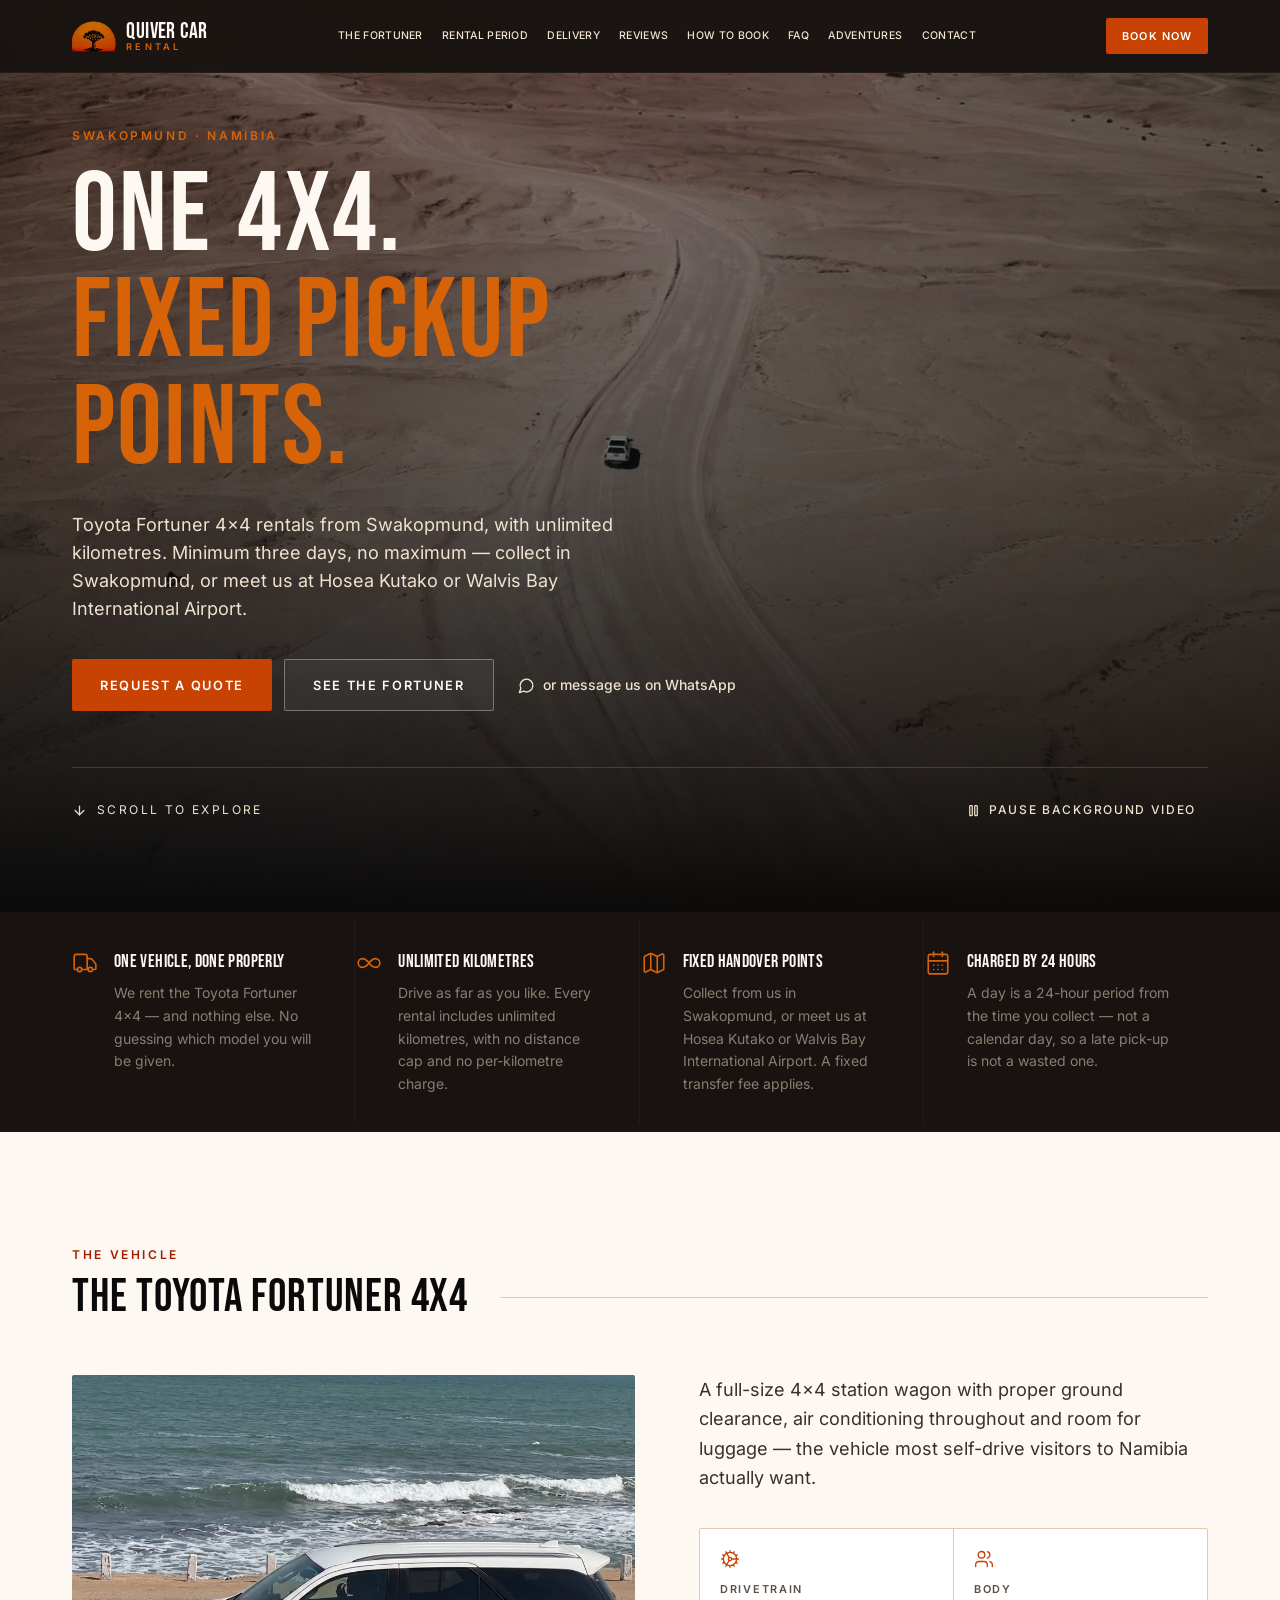
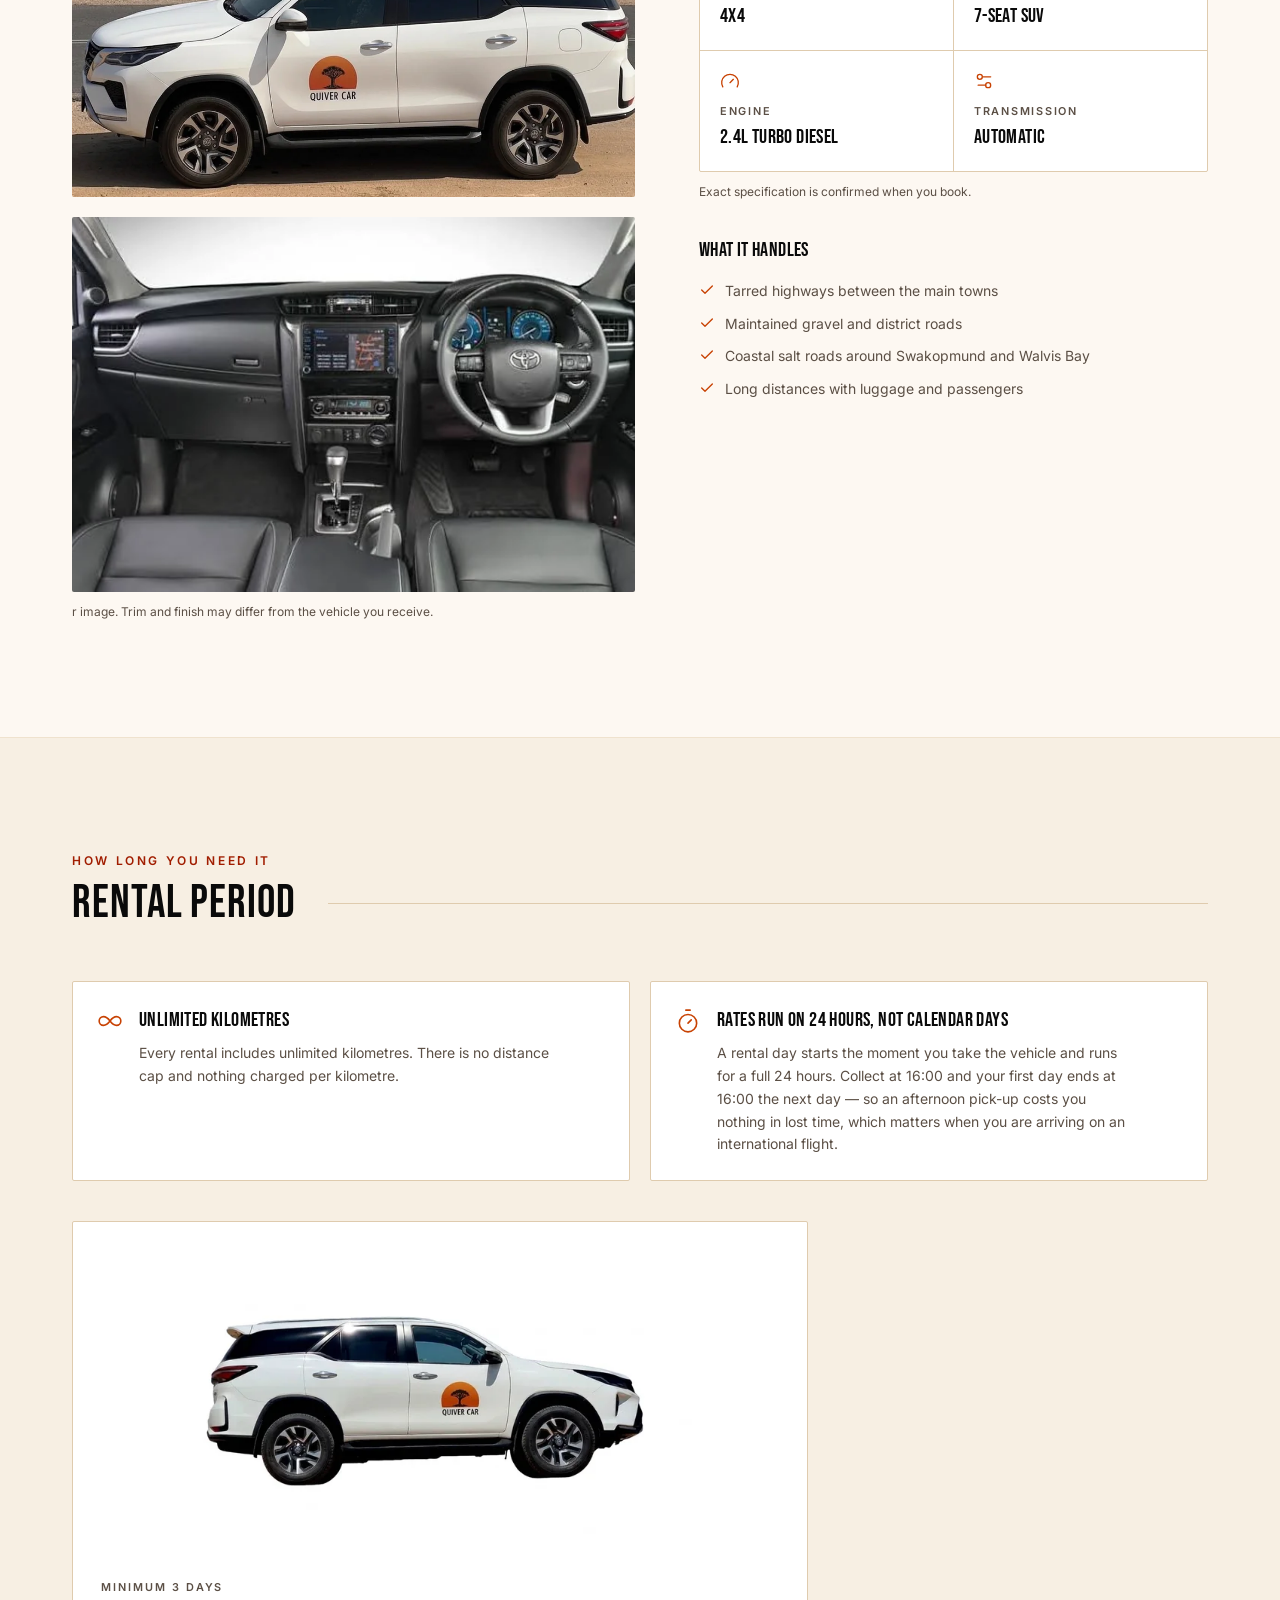
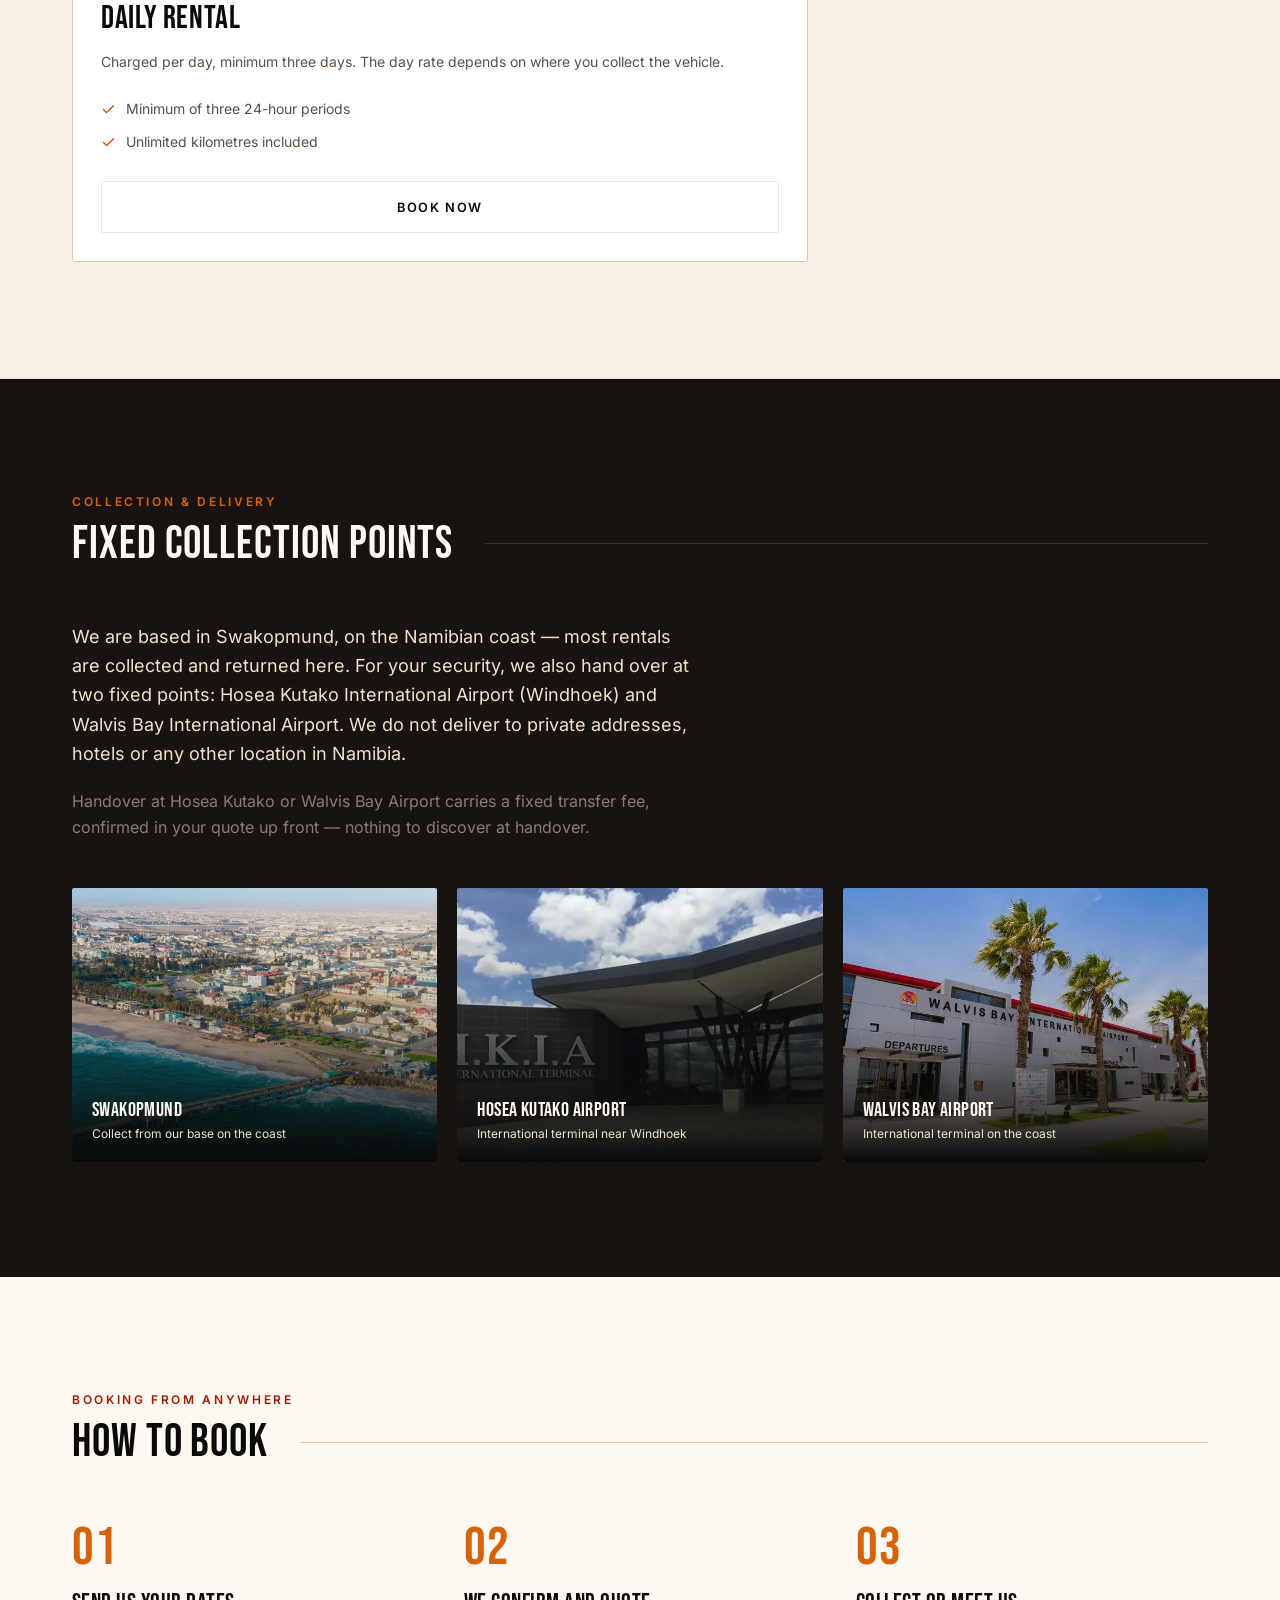
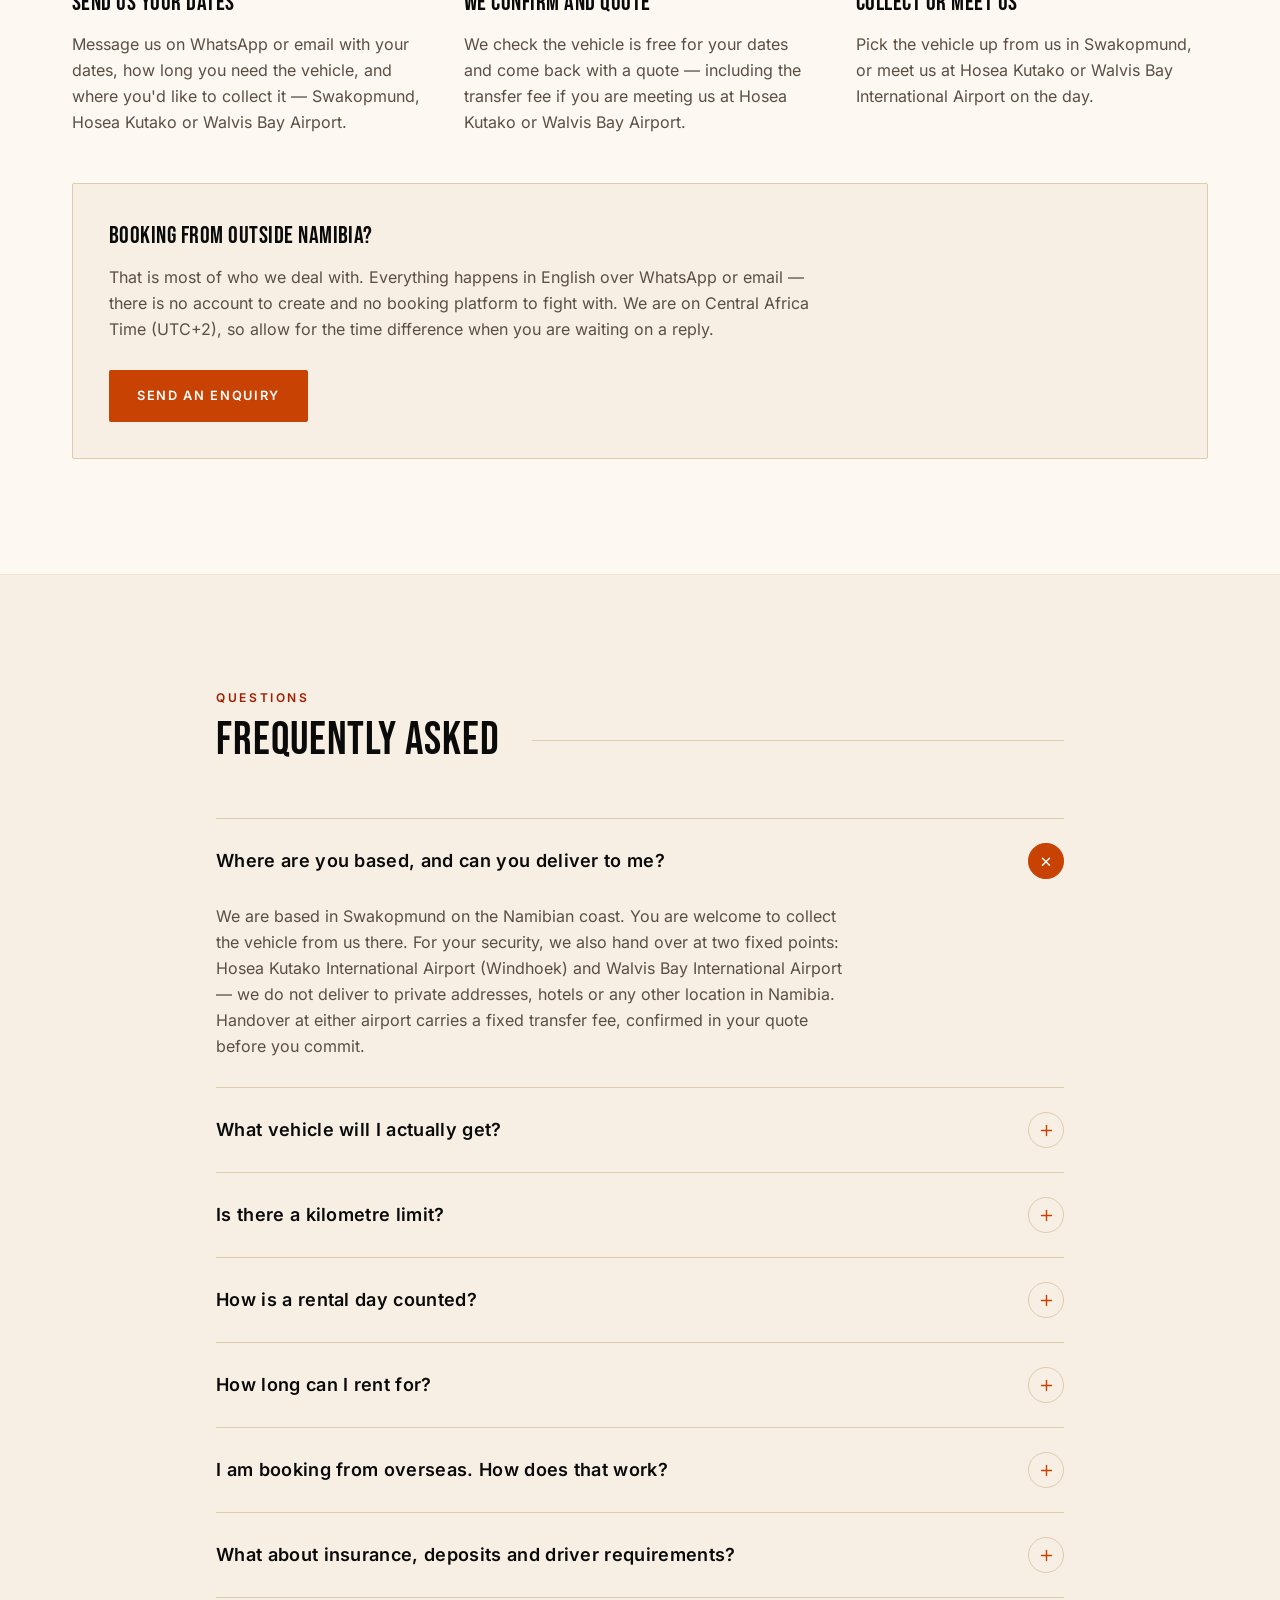
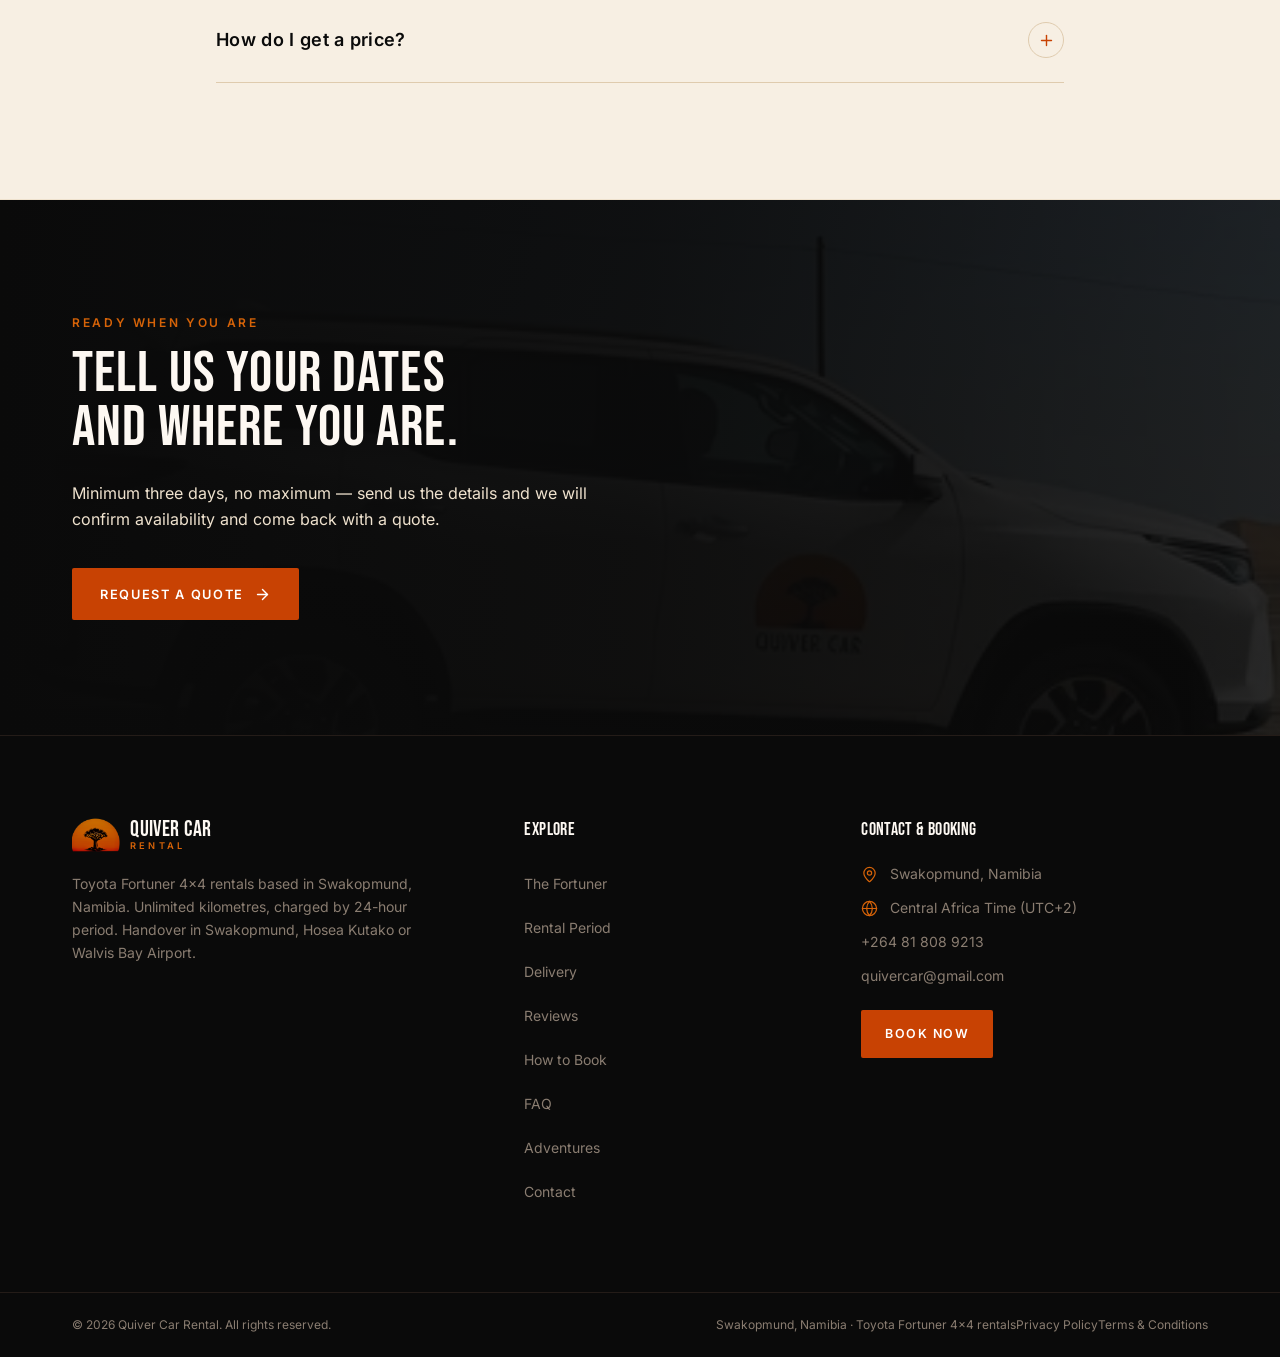
==== commit 31ce973f: "Remove 'Manufacture' text from interior photo section" ====
--- a/index.html
+++ b/index.html
@@ -1,4 +1,4 @@
-<!DOCTYPE html><html lang="en" class="__variable_52c171 __variable_41d65d"><head><meta charSet="utf-8"/><meta name="viewport" content="width=device-width, initial-scale=1"/><link rel="preload" as="image" href="img/mark.png"/><link rel="preload" as="image" href="img/coast.webp"/><link rel="stylesheet" href="_next/static/css/a8dc9301f26d5d79.css" data-precedence="next"/><link rel="preload" as="script" fetchPriority="low" href="_next/static/chunks/webpack-a5c66e363e1b3163.js"/><script src="_next/static/chunks/4bd1b696-927b5d87d2664d33.js" async=""></script><script src="_next/static/chunks/517-0dc8cfbf3fb47ff1.js" async=""></script><script src="_next/static/chunks/main-app-8395f600ef21adf1.js" async=""></script><script src="_next/static/chunks/970-c23693e94775e410.js" async=""></script><script src="_next/static/chunks/778-c5ab63cc339256c5.js" async=""></script><script src="_next/static/chunks/173-78d7983752b4e274.js" async=""></script><script src="_next/static/chunks/107-6d17d8aec960c8bc.js" async=""></script><script src="_next/static/chunks/app/layout-338c8507594116b7.js" async=""></script><script src="_next/static/chunks/app/page-344783a2441de7b4.js" async=""></script><meta name="theme-color" content="#181210"/><title>Quiver Car Rental — Toyota Fortuner 4x4 Hire in Namibia</title><meta name="description" content="Toyota Fortuner 4x4 rentals based in Swakopmund, Namibia. Unlimited kilometres, rates by 24-hour period. Collection in Swakopmund, or handover at Hosea Kutako or Walvis Bay International Airport. Book by WhatsApp or email."/><meta name="keywords" content="Fortuner rental Namibia,4x4 hire Swakopmund,car rental Namibia,monthly car hire Namibia,Namibia self drive"/><meta property="og:title" content="Quiver Car Rental — Toyota Fortuner 4x4 Hire in Namibia"/><meta property="og:description" content="Toyota Fortuner 4x4 rentals from Swakopmund. Unlimited kilometres, collected in Swakopmund or at Hosea Kutako / Walvis Bay Airport."/><meta property="og:site_name" content="Quiver Car Rental"/><meta property="og:locale" content="en_NA"/><meta property="og:image" content="https://quivercarrental.com/img/coast.webp"/><meta property="og:type" content="website"/><meta name="twitter:card" content="summary_large_image"/><meta name="twitter:title" content="Quiver Car Rental — Toyota Fortuner 4x4 Hire in Namibia"/><meta name="twitter:description" content="Toyota Fortuner 4x4 rentals from Swakopmund. Unlimited kilometres, collected in Swakopmund or at Hosea Kutako / Walvis Bay Airport."/><meta name="twitter:image" content="https://quivercarrental.com/img/coast.webp"/><script src="_next/static/chunks/polyfills-42372ed130431b0a.js" noModule=""></script></head><body class="min-h-dvh"><a href="index.html#main" class="sr-only focus:not-sr-only focus:fixed focus:left-4 focus:top-4 focus:z-[200] focus:rounded focus:bg-ink-950 focus:px-5 focus:py-3 focus:text-sm focus:font-semibold focus:text-sand-50">Skip to main content</a><header class="fixed inset-x-0 top-0 z-50 transition-colors duration-300 ease-out bg-gradient-to-b from-ink-950/70 to-transparent"><div class="container-q flex h-[72px] items-center justify-between gap-6"><a class="flex shrink-0 items-center gap-2.5" aria-label="Quiver Car Rental — home" href="index.html"><img alt="" width="44" height="34" decoding="async" data-nimg="1" class="h-[34px] w-auto" style="color:transparent" src="img/mark.png"/><span class="flex flex-col leading-none"><span class="whitespace-nowrap font-display text-[1.35rem] tracking-display text-sand-50">Quiver Car</span><span class="font-body text-[0.58rem] font-semibold uppercase tracking-[0.34em] text-sun-500">Rental</span></span></a><nav aria-label="Primary" class="hidden lg:block"><ul class="flex items-center gap-1"><li><a class="relative block whitespace-nowrap rounded px-2.5 py-2 text-[0.74rem] font-medium uppercase tracking-[0.08em] transition-colors duration-200 text-sand-200 hover:text-sand-50" href="index.html#vehicle">The Fortuner</a></li><li><a class="relative block whitespace-nowrap rounded px-2.5 py-2 text-[0.74rem] font-medium uppercase tracking-[0.08em] transition-colors duration-200 text-sand-200 hover:text-sand-50" href="index.html#rates">Rental Period</a></li><li><a class="relative block whitespace-nowrap rounded px-2.5 py-2 text-[0.74rem] font-medium uppercase tracking-[0.08em] transition-colors duration-200 text-sand-200 hover:text-sand-50" href="index.html#delivery">Delivery</a></li><li><a class="relative block whitespace-nowrap rounded px-2.5 py-2 text-[0.74rem] font-medium uppercase tracking-[0.08em] transition-colors duration-200 text-sand-200 hover:text-sand-50" href="index.html#reviews">Reviews</a></li><li><a class="relative block whitespace-nowrap rounded px-2.5 py-2 text-[0.74rem] font-medium uppercase tracking-[0.08em] transition-colors duration-200 text-sand-200 hover:text-sand-50" href="index.html#booking">How to Book</a></li><li><a class="relative block whitespace-nowrap rounded px-2.5 py-2 text-[0.74rem] font-medium uppercase tracking-[0.08em] transition-colors duration-200 text-sand-200 hover:text-sand-50" href="index.html#faq">FAQ</a></li><li><a class="relative block whitespace-nowrap rounded px-2.5 py-2 text-[0.74rem] font-medium uppercase tracking-[0.08em] transition-colors duration-200 text-sand-200 hover:text-sand-50" href="adventures.html">Adventures</a></li><li><a class="relative block whitespace-nowrap rounded px-2.5 py-2 text-[0.74rem] font-medium uppercase tracking-[0.08em] transition-colors duration-200 text-sand-200 hover:text-sand-50" href="contact.html">Contact</a></li></ul></nav><div class="flex items-center gap-2"><a class="hidden whitespace-nowrap rounded-sm bg-sun-600 px-5 py-3 text-[0.75rem] font-semibold uppercase tracking-[0.1em] text-white transition-colors duration-200 hover:bg-sun-700 sm:inline-block" href="booking.html">Book Now</a><button type="button" aria-label="Open navigation menu" aria-expanded="false" class="grid h-12 w-12 place-items-center rounded-sm text-sand-50 transition-colors duration-200 hover:bg-white/10 lg:hidden"><svg xmlns="http://www.w3.org/2000/svg" width="24" height="24" viewBox="0 0 24 24" fill="none" stroke="currentColor" stroke-width="1.75" stroke-linecap="round" stroke-linejoin="round" class="lucide lucide-menu" aria-hidden="true"><line x1="4" x2="20" y1="12" y2="12"></line><line x1="4" x2="20" y1="6" y2="6"></line><line x1="4" x2="20" y1="18" y2="18"></line></svg></button></div></div></header><main id="main"><section class="relative isolate flex min-h-[100svh] items-end overflow-hidden bg-ink-950"><div class="absolute inset-0 -z-10 h-[115%] w-full"><video class="h-full w-full object-cover" autoPlay="" muted="" loop="" playsInline="" preload="metadata" poster="video/hero-poster.jpg" aria-label="Aerial footage of a white 4x4 travelling a gravel road across the Namibian desert, with the Atlantic on the horizon"><source src="video/hero-1080.mp4" media="(min-width: 768px)" type="video/mp4"/><source src="video/hero-720.mp4" type="video/mp4"/></video></div><div aria-hidden="true" class="absolute inset-0 -z-10 bg-gradient-to-t from-ink-950 via-ink-950/55 to-ink-950/35"></div><div aria-hidden="true" class="absolute inset-0 -z-10 bg-gradient-to-br from-sun-700/25 via-transparent to-sun-500/10 mix-blend-soft-light"></div><div class="container-q relative w-full pb-16 pt-32 sm:pb-20"><p class="eyebrow-on-dark mb-5" style="opacity:0;transform:translateY(12px)">Swakopmund · Namibia</p><h1 class="max-w-[16ch] text-[clamp(2.9rem,10vw,7rem)] text-sand-50"><span class="mr-[0.22em] inline-block" style="opacity:0;transform:translateY(55%)">One</span><span class="mr-[0.22em] inline-block" style="opacity:0;transform:translateY(55%)">4x4.</span><span class="inline-block text-sun-500" style="opacity:0;transform:translateY(55%)">Fixed Pickup Points.</span></h1><p class="mt-7 max-w-[52ch] text-base leading-relaxed text-sand-200 sm:text-lg" style="opacity:0;transform:translateY(16px)">Toyota Fortuner 4x4 rentals from Swakopmund, with unlimited kilometres. Minimum three days, no maximum — collect in Swakopmund, or meet us at Hosea Kutako or Walvis Bay International Airport.</p><div class="mt-9 flex flex-col gap-3 sm:flex-row sm:items-center" style="opacity:0;transform:translateY(16px)"><a class="inline-flex min-h-[52px] items-center justify-center gap-2.5 rounded-sm px-7 text-[0.8rem] font-semibold uppercase tracking-[0.13em] transition-all duration-200 ease-out bg-sun-600 text-white hover:bg-sun-700 hover:-translate-y-0.5 " href="contact.html">Request a Quote</a><a class="inline-flex min-h-[52px] items-center justify-center gap-2.5 rounded-sm px-7 text-[0.8rem] font-semibold uppercase tracking-[0.13em] transition-all duration-200 ease-out border border-sand-50/35 bg-sand-50/5 text-sand-50 backdrop-blur-sm hover:border-sand-50 hover:bg-sand-50/15 " href="index.html#vehicle">See the Fortuner</a></div><div class="mt-14 flex items-center justify-between border-t border-sand-50/15 pt-5"><span class="hidden items-center gap-2.5 text-xs uppercase tracking-[0.2em] text-sand-200 sm:flex"><svg xmlns="http://www.w3.org/2000/svg" width="15" height="15" viewBox="0 0 24 24" fill="none" stroke="currentColor" stroke-width="2" stroke-linecap="round" stroke-linejoin="round" class="lucide lucide-arrow-down" aria-hidden="true"><path d="M12 5v14"></path><path d="m19 12-7 7-7-7"></path></svg>Scroll to explore</span><button type="button" class="ml-auto inline-flex min-h-[44px] items-center gap-2 rounded-sm px-3 text-xs font-medium uppercase tracking-[0.14em] text-sand-200 transition-colors duration-200 hover:bg-white/10 hover:text-sand-50"><svg xmlns="http://www.w3.org/2000/svg" width="15" height="15" viewBox="0 0 24 24" fill="none" stroke="currentColor" stroke-width="2" stroke-linecap="round" stroke-linejoin="round" class="lucide lucide-pause" aria-hidden="true"><rect x="14" y="4" width="4" height="16" rx="1"></rect><rect x="6" y="4" width="4" height="16" rx="1"></rect></svg>Pause background video</button></div></div></section><section class="bg-ink-900" aria-label="Why rent with us"><div class="container-q grid gap-px py-2 sm:grid-cols-2 xl:grid-cols-4"><div class="flex gap-4 border-b border-ink-800 py-7 xl:border-b-0 xl:border-r xl:pr-8 xl:last:border-r-0" style="opacity:0;transform:translateY(22px)"><svg xmlns="http://www.w3.org/2000/svg" width="26" height="26" viewBox="0 0 24 24" fill="none" stroke="currentColor" stroke-width="1.5" stroke-linecap="round" stroke-linejoin="round" class="lucide lucide-truck mt-0.5 shrink-0 text-sun-500" aria-hidden="true"><path d="M14 18V6a2 2 0 0 0-2-2H4a2 2 0 0 0-2 2v11a1 1 0 0 0 1 1h2"></path><path d="M15 18H9"></path><path d="M19 18h2a1 1 0 0 0 1-1v-3.65a1 1 0 0 0-.22-.624l-3.48-4.35A1 1 0 0 0 17.52 8H14"></path><circle cx="17" cy="18" r="2"></circle><circle cx="7" cy="18" r="2"></circle></svg><div><h2 class="font-display text-lg tracking-display text-sand-50">One Vehicle, Done Properly</h2><p class="mt-1.5 text-sm leading-relaxed text-ink-400">We rent the Toyota Fortuner 4x4 — and nothing else. No guessing which model you will be given.</p></div></div><div class="flex gap-4 border-b border-ink-800 py-7 xl:border-b-0 xl:border-r xl:pr-8 xl:last:border-r-0" style="opacity:0;transform:translateY(22px)"><svg xmlns="http://www.w3.org/2000/svg" width="26" height="26" viewBox="0 0 24 24" fill="none" stroke="currentColor" stroke-width="1.5" stroke-linecap="round" stroke-linejoin="round" class="lucide lucide-infinity mt-0.5 shrink-0 text-sun-500" aria-hidden="true"><path d="M12 12c-2-2.67-4-4-6-4a4 4 0 1 0 0 8c2 0 4-1.33 6-4Zm0 0c2 2.67 4 4 6 4a4 4 0 0 0 0-8c-2 0-4 1.33-6 4Z"></path></svg><div><h2 class="font-display text-lg tracking-display text-sand-50">Unlimited Kilometres</h2><p class="mt-1.5 text-sm leading-relaxed text-ink-400">Drive as far as you like. Every rental includes unlimited kilometres, with no distance cap and no per-kilometre charge.</p></div></div><div class="flex gap-4 border-b border-ink-800 py-7 xl:border-b-0 xl:border-r xl:pr-8 xl:last:border-r-0" style="opacity:0;transform:translateY(22px)"><svg xmlns="http://www.w3.org/2000/svg" width="26" height="26" viewBox="0 0 24 24" fill="none" stroke="currentColor" stroke-width="1.5" stroke-linecap="round" stroke-linejoin="round" class="lucide lucide-map mt-0.5 shrink-0 text-sun-500" aria-hidden="true"><path d="M14.106 5.553a2 2 0 0 0 1.788 0l3.659-1.83A1 1 0 0 1 21 4.619v12.764a1 1 0 0 1-.553.894l-4.553 2.277a2 2 0 0 1-1.788 0l-4.212-2.106a2 2 0 0 0-1.788 0l-3.659 1.83A1 1 0 0 1 3 19.381V6.618a1 1 0 0 1 .553-.894l4.553-2.277a2 2 0 0 1 1.788 0z"></path><path d="M15 5.764v15"></path><path d="M9 3.236v15"></path></svg><div><h2 class="font-display text-lg tracking-display text-sand-50">Fixed Handover Points</h2><p class="mt-1.5 text-sm leading-relaxed text-ink-400">Collect from us in Swakopmund, or meet us at Hosea Kutako or Walvis Bay International Airport. A fixed transfer fee applies.</p></div></div><div class="flex gap-4 border-b border-ink-800 py-7 xl:border-b-0 xl:border-r xl:pr-8 xl:last:border-r-0" style="opacity:0;transform:translateY(22px)"><svg xmlns="http://www.w3.org/2000/svg" width="26" height="26" viewBox="0 0 24 24" fill="none" stroke="currentColor" stroke-width="1.5" stroke-linecap="round" stroke-linejoin="round" class="lucide lucide-calendar-days mt-0.5 shrink-0 text-sun-500" aria-hidden="true"><path d="M8 2v4"></path><path d="M16 2v4"></path><rect width="18" height="18" x="3" y="4" rx="2"></rect><path d="M3 10h18"></path><path d="M8 14h.01"></path><path d="M12 14h.01"></path><path d="M16 14h.01"></path><path d="M8 18h.01"></path><path d="M12 18h.01"></path><path d="M16 18h.01"></path></svg><div><h2 class="font-display text-lg tracking-display text-sand-50">Charged by 24 Hours</h2><p class="mt-1.5 text-sm leading-relaxed text-ink-400">A day is a 24-hour period from the time you collect — not a calendar day, so a late pick-up is not a wasted one.</p></div></div></div></section><section id="vehicle" class="section-y" aria-labelledby="vehicle-heading"><div class="container-q"><div class="mb-10 sm:mb-14" style="opacity:0;transform:translateY(22px)"><p class="eyebrow mb-3">The vehicle</p><div class="flex items-center gap-5 sm:gap-8"><h2 class="shrink-0 text-[clamp(1.75rem,4.5vw,2.9rem)] text-ink-950">The Toyota Fortuner 4x4</h2><span class="rule-trail" aria-hidden="true"></span></div></div><h2 id="vehicle-heading" class="sr-only">The Toyota Fortuner 4x4</h2><div class="grid gap-10 lg:grid-cols-[1.05fr_0.95fr] lg:gap-16"><div class="space-y-5"><div class="relative aspect-[4/3] overflow-hidden rounded-sm" style="opacity:0;transform:translateY(22px)"><img alt="The Quiver Car Rental Toyota Fortuner parked on the sand beside the Atlantic surf" decoding="async" data-nimg="fill" class="object-cover" style="position:absolute;height:100%;width:100%;left:0;top:0;right:0;bottom:0;color:transparent" src="img/coast.webp"/></div><div style="opacity:0;transform:translateY(22px)"><figure><div class="relative aspect-[3/2] overflow-hidden rounded-sm bg-sand-100"><img alt="The cabin of a Toyota Fortuner, showing the dashboard, touchscreen and right-hand-drive steering wheel" loading="lazy" decoding="async" data-nimg="fill" class="object-cover" style="position:absolute;height:100%;width:100%;left:0;top:0;right:0;bottom:0;color:transparent" src="img/interior.webp"/></div><figcaption class="mt-2.5 text-xs leading-relaxed text-ink-600">Manufacturer image. Trim and finish may differ from the vehicle you receive.</figcaption></figure></div></div><div><div style="opacity:0;transform:translateY(22px)"><p class="max-w-[54ch] text-lg leading-relaxed text-ink-700">A full-size 4x4 station wagon with proper ground clearance, air conditioning throughout and room for luggage — the vehicle most self-drive visitors to Namibia actually want.</p></div><div style="opacity:0;transform:translateY(22px)"><dl class="mt-9 grid grid-cols-2 gap-px overflow-hidden rounded-sm border border-sand-300 bg-sand-300"><div class="bg-white p-5"><svg xmlns="http://www.w3.org/2000/svg" width="20" height="20" viewBox="0 0 24 24" fill="none" stroke="currentColor" stroke-width="1.6" stroke-linecap="round" stroke-linejoin="round" class="lucide lucide-cog text-sun-600" aria-hidden="true"><path d="M12 20a8 8 0 1 0 0-16 8 8 0 0 0 0 16Z"></path><path d="M12 14a2 2 0 1 0 0-4 2 2 0 0 0 0 4Z"></path><path d="M12 2v2"></path><path d="M12 22v-2"></path><path d="m17 20.66-1-1.73"></path><path d="M11 10.27 7 3.34"></path><path d="m20.66 17-1.73-1"></path><path d="m3.34 7 1.73 1"></path><path d="M14 12h8"></path><path d="M2 12h2"></path><path d="m20.66 7-1.73 1"></path><path d="m3.34 17 1.73-1"></path><path d="m17 3.34-1 1.73"></path><path d="m11 13.73-4 6.93"></path></svg><dt class="mt-3 text-[0.68rem] font-semibold uppercase tracking-[0.16em] text-ink-600">Drivetrain</dt><dd class="mt-1 font-display text-xl tracking-display text-ink-950">4x4</dd></div><div class="bg-white p-5"><svg xmlns="http://www.w3.org/2000/svg" width="20" height="20" viewBox="0 0 24 24" fill="none" stroke="currentColor" stroke-width="1.6" stroke-linecap="round" stroke-linejoin="round" class="lucide lucide-users text-sun-600" aria-hidden="true"><path d="M16 21v-2a4 4 0 0 0-4-4H6a4 4 0 0 0-4 4v2"></path><circle cx="9" cy="7" r="4"></circle><path d="M22 21v-2a4 4 0 0 0-3-3.87"></path><path d="M16 3.13a4 4 0 0 1 0 7.75"></path></svg><dt class="mt-3 text-[0.68rem] font-semibold uppercase tracking-[0.16em] text-ink-600">Body</dt><dd class="mt-1 font-display text-xl tracking-display text-ink-950">7-seat SUV</dd></div><div class="bg-white p-5"><svg xmlns="http://www.w3.org/2000/svg" width="20" height="20" viewBox="0 0 24 24" fill="none" stroke="currentColor" stroke-width="1.6" stroke-linecap="round" stroke-linejoin="round" class="lucide lucide-gauge text-sun-600" aria-hidden="true"><path d="m12 14 4-4"></path><path d="M3.34 19a10 10 0 1 1 17.32 0"></path></svg><dt class="mt-3 text-[0.68rem] font-semibold uppercase tracking-[0.16em] text-ink-600">Engine</dt><dd class="mt-1 font-display text-xl tracking-display text-ink-950">2.4L Turbo Diesel</dd></div><div class="bg-white p-5"><svg xmlns="http://www.w3.org/2000/svg" width="20" height="20" viewBox="0 0 24 24" fill="none" stroke="currentColor" stroke-width="1.6" stroke-linecap="round" stroke-linejoin="round" class="lucide lucide-settings2 text-sun-600" aria-hidden="true"><path d="M20 7h-9"></path><path d="M14 17H5"></path><circle cx="17" cy="17" r="3"></circle><circle cx="7" cy="7" r="3"></circle></svg><dt class="mt-3 text-[0.68rem] font-semibold uppercase tracking-[0.16em] text-ink-600">Transmission</dt><dd class="mt-1 font-display text-xl tracking-display text-ink-950">Automatic</dd></div></dl><p class="mt-3 text-xs text-ink-600">Exact specification is confirmed when you book.</p></div><div style="opacity:0;transform:translateY(22px)"><h3 class="mt-9 font-display text-xl tracking-display text-ink-950">What it handles</h3><ul class="mt-4 space-y-2.5"><li class="flex gap-2.5 text-sm leading-relaxed text-ink-600"><svg xmlns="http://www.w3.org/2000/svg" width="16" height="16" viewBox="0 0 24 24" fill="none" stroke="currentColor" stroke-width="2" stroke-linecap="round" stroke-linejoin="round" class="lucide lucide-check mt-0.5 shrink-0 text-sun-600" aria-hidden="true"><path d="M20 6 9 17l-5-5"></path></svg>Tarred highways between the main towns</li><li class="flex gap-2.5 text-sm leading-relaxed text-ink-600"><svg xmlns="http://www.w3.org/2000/svg" width="16" height="16" viewBox="0 0 24 24" fill="none" stroke="currentColor" stroke-width="2" stroke-linecap="round" stroke-linejoin="round" class="lucide lucide-check mt-0.5 shrink-0 text-sun-600" aria-hidden="true"><path d="M20 6 9 17l-5-5"></path></svg>Maintained gravel and district roads</li><li class="flex gap-2.5 text-sm leading-relaxed text-ink-600"><svg xmlns="http://www.w3.org/2000/svg" width="16" height="16" viewBox="0 0 24 24" fill="none" stroke="currentColor" stroke-width="2" stroke-linecap="round" stroke-linejoin="round" class="lucide lucide-check mt-0.5 shrink-0 text-sun-600" aria-hidden="true"><path d="M20 6 9 17l-5-5"></path></svg>Coastal salt roads around Swakopmund and Walvis Bay</li><li class="flex gap-2.5 text-sm leading-relaxed text-ink-600"><svg xmlns="http://www.w3.org/2000/svg" width="16" height="16" viewBox="0 0 24 24" fill="none" stroke="currentColor" stroke-width="2" stroke-linecap="round" stroke-linejoin="round" class="lucide lucide-check mt-0.5 shrink-0 text-sun-600" aria-hidden="true"><path d="M20 6 9 17l-5-5"></path></svg>Long distances with luggage and passengers</li></ul></div></div></div></div></section><section id="rates" class="border-y border-sand-200 bg-sand-100 section-y" aria-labelledby="rates-heading"><div class="container-q"><div class="mb-10 sm:mb-14" style="opacity:0;transform:translateY(22px)"><p class="eyebrow mb-3">How long you need it</p><div class="flex items-center gap-5 sm:gap-8"><h2 class="shrink-0 text-[clamp(1.75rem,4.5vw,2.9rem)] text-ink-950">Rental Period</h2><span class="rule-trail" aria-hidden="true"></span></div></div><h2 id="rates-heading" class="sr-only">Rental period</h2><div class="mb-10 grid gap-5 sm:grid-cols-2"><div class="flex gap-4 rounded-sm border border-sand-300 bg-white p-6" style="opacity:0;transform:translateY(22px)"><svg xmlns="http://www.w3.org/2000/svg" width="26" height="26" viewBox="0 0 24 24" fill="none" stroke="currentColor" stroke-width="1.5" stroke-linecap="round" stroke-linejoin="round" class="lucide lucide-infinity mt-0.5 shrink-0 text-sun-600" aria-hidden="true"><path d="M12 12c-2-2.67-4-4-6-4a4 4 0 1 0 0 8c2 0 4-1.33 6-4Zm0 0c2 2.67 4 4 6 4a4 4 0 0 0 0-8c-2 0-4 1.33-6 4Z"></path></svg><div><h3 class="font-display text-xl tracking-display text-ink-950">Unlimited Kilometres</h3><p class="mt-2 max-w-[46ch] text-sm leading-relaxed text-ink-600">Every rental includes unlimited kilometres. There is no distance cap and nothing charged per kilometre.</p></div></div><div class="flex gap-4 rounded-sm border border-sand-300 bg-white p-6" style="opacity:0;transform:translateY(22px)"><svg xmlns="http://www.w3.org/2000/svg" width="26" height="26" viewBox="0 0 24 24" fill="none" stroke="currentColor" stroke-width="1.5" stroke-linecap="round" stroke-linejoin="round" class="lucide lucide-timer mt-0.5 shrink-0 text-sun-600" aria-hidden="true"><line x1="10" x2="14" y1="2" y2="2"></line><line x1="12" x2="15" y1="14" y2="11"></line><circle cx="12" cy="14" r="8"></circle></svg><div><h3 class="font-display text-xl tracking-display text-ink-950">Rates run on 24 hours, not calendar days</h3><p class="mt-2 max-w-[46ch] text-sm leading-relaxed text-ink-600">A rental day starts the moment you take the vehicle and runs for a full 24 hours. Collect at 16:00 and your first day ends at 16:00 the next day — so an afternoon pick-up costs you nothing in lost time, which matters when you are arriving on an international flight.</p></div></div></div><div class="max-w-[46rem]"><div class="flex h-full flex-col rounded-sm border p-7 border-sand-300 bg-white" style="opacity:0;transform:translateY(22px)"><div class="-mx-7 -mt-7 mb-4"><img class="block w-full h-auto rounded-t-sm" src="img/fortuner-pricing.webp" alt="Toyota Fortuner 4x4 available for daily rental" loading="lazy"/></div><p class="text-[0.68rem] font-semibold uppercase tracking-[0.18em] text-ink-600">Minimum 3 days</p><h3 class="mt-2 font-display text-[2rem] leading-none tracking-display text-ink-950">Daily Rental</h3><p class="mt-4 text-sm leading-relaxed text-ink-600">Charged per day, minimum three days. The day rate depends on where you collect the vehicle.</p><ul class="mt-6 space-y-2.5"><li class="flex gap-2.5 text-sm leading-relaxed text-ink-600"><svg xmlns="http://www.w3.org/2000/svg" width="15" height="15" viewBox="0 0 24 24" fill="none" stroke="currentColor" stroke-width="2" stroke-linecap="round" stroke-linejoin="round" class="lucide lucide-check mt-1 shrink-0 text-sun-600" aria-hidden="true"><path d="M20 6 9 17l-5-5"></path></svg>Minimum of three 24-hour periods</li><li class="flex gap-2.5 text-sm leading-relaxed text-ink-600"><svg xmlns="http://www.w3.org/2000/svg" width="15" height="15" viewBox="0 0 24 24" fill="none" stroke="currentColor" stroke-width="2" stroke-linecap="round" stroke-linejoin="round" class="lucide lucide-check mt-1 shrink-0 text-sun-600" aria-hidden="true"><path d="M20 6 9 17l-5-5"></path></svg>Unlimited kilometres included</li></ul><div class="mt-auto pt-7"><a class="inline-flex min-h-[52px] items-center justify-center gap-2.5 rounded-sm px-7 text-[0.8rem] font-semibold uppercase tracking-[0.13em] transition-all duration-200 ease-out border border-ink-300/60 bg-transparent text-ink-950 hover:border-sun-600 hover:text-sun-700 w-full" href="booking.html">Book Now</a></div></div></div></div></section><section id="delivery" class="bg-ink-900 section-y" aria-labelledby="delivery-heading"><div class="container-q"><div class="mb-10 sm:mb-14" style="opacity:0;transform:translateY(22px)"><p class="eyebrow-on-dark mb-3">Collection &amp; delivery</p><div class="flex items-center gap-5 sm:gap-8"><h2 class="shrink-0 text-[clamp(1.75rem,4.5vw,2.9rem)] text-sand-50">Fixed Collection Points</h2><span class="rule-trail-dark" aria-hidden="true"></span></div></div><h2 id="delivery-heading" class="sr-only">Collection and delivery</h2><div class="max-w-[62ch]" style="opacity:0;transform:translateY(22px)"><p class="text-lg leading-relaxed text-sand-200">We are based in Swakopmund, on the Namibian coast — most rentals are collected and returned here. For your security, we also hand over at two fixed points: Hosea Kutako International Airport (Windhoek) and Walvis Bay International Airport. We do not deliver to private addresses, hotels or any other location in Namibia.</p><p class="mt-5 leading-relaxed text-ink-400">Handover at Hosea Kutako or Walvis Bay Airport carries a fixed transfer fee, confirmed in your quote up front — nothing to discover at handover.</p></div><div class="mt-12 grid gap-5 sm:grid-cols-2 lg:grid-cols-3"><div style="opacity:0;transform:translateY(22px)"><figure class="group relative aspect-[4/3] overflow-hidden rounded-sm"><img alt="Aerial view of Swakopmund&#39;s coastline and jetty on the Namibian coast" loading="lazy" decoding="async" data-nimg="fill" class="object-cover transition-transform duration-700 ease-out group-hover:scale-[1.04]" style="position:absolute;height:100%;width:100%;left:0;top:0;right:0;bottom:0;color:transparent" src="img/delivery-swakopmund.webp"/><div aria-hidden="true" class="absolute inset-0 bg-gradient-to-t from-ink-950 via-ink-950/25 to-transparent"></div><figcaption class="absolute inset-x-0 bottom-0 p-5"><p class="font-display text-xl tracking-display text-sand-50">Swakopmund</p><p class="mt-0.5 text-xs text-sand-200">Collect from our base on the coast</p></figcaption></figure></div><div style="opacity:0;transform:translateY(22px)"><figure class="group relative aspect-[4/3] overflow-hidden rounded-sm"><img alt="Hosea Kutako International Airport terminal building near Windhoek" loading="lazy" decoding="async" data-nimg="fill" class="object-cover transition-transform duration-700 ease-out group-hover:scale-[1.04]" style="position:absolute;height:100%;width:100%;left:0;top:0;right:0;bottom:0;color:transparent" src="img/delivery-hosea-kutako.webp"/><div aria-hidden="true" class="absolute inset-0 bg-gradient-to-t from-ink-950 via-ink-950/25 to-transparent"></div><figcaption class="absolute inset-x-0 bottom-0 p-5"><p class="font-display text-xl tracking-display text-sand-50">Hosea Kutako Airport</p><p class="mt-0.5 text-xs text-sand-200">International terminal near Windhoek</p></figcaption></figure></div><div style="opacity:0;transform:translateY(22px)"><figure class="group relative aspect-[4/3] overflow-hidden rounded-sm"><img alt="Walvis Bay International Airport terminal building" loading="lazy" decoding="async" data-nimg="fill" class="object-cover transition-transform duration-700 ease-out group-hover:scale-[1.04]" style="position:absolute;height:100%;width:100%;left:0;top:0;right:0;bottom:0;color:transparent" src="img/delivery-walvis-bay.webp"/><div aria-hidden="true" class="absolute inset-0 bg-gradient-to-t from-ink-950 via-ink-950/25 to-transparent"></div><figcaption class="absolute inset-x-0 bottom-0 p-5"><p class="font-display text-xl tracking-display text-sand-50">Walvis Bay Airport</p><p class="mt-0.5 text-xs text-sand-200">International terminal on the coast</p></figcaption></figure></div></div></div></section><section id="booking" class="section-y" aria-labelledby="booking-heading"><div class="container-q"><div class="mb-10 sm:mb-14" style="opacity:0;transform:translateY(22px)"><p class="eyebrow mb-3">Booking from anywhere</p><div class="flex items-center gap-5 sm:gap-8"><h2 class="shrink-0 text-[clamp(1.75rem,4.5vw,2.9rem)] text-ink-950">How to Book</h2><span class="rule-trail" aria-hidden="true"></span></div></div><h2 id="booking-heading" class="sr-only">How to book</h2><div class="grid gap-8 lg:grid-cols-3 lg:gap-10"><div class="relative" style="opacity:0;transform:translateY(22px)"><span class="font-display text-[3.4rem] leading-none tracking-display text-sun-500">01</span><h3 class="mt-3 font-display text-2xl tracking-display text-ink-950">Send us your dates</h3><p class="mt-3 max-w-[46ch] leading-relaxed text-ink-600">Message us on WhatsApp or email with your dates, how long you need the vehicle, and where you'd like to collect it — Swakopmund, Hosea Kutako or Walvis Bay Airport.</p></div><div class="relative" style="opacity:0;transform:translateY(22px)"><span class="font-display text-[3.4rem] leading-none tracking-display text-sun-500">02</span><h3 class="mt-3 font-display text-2xl tracking-display text-ink-950">We confirm and quote</h3><p class="mt-3 max-w-[46ch] leading-relaxed text-ink-600">We check the vehicle is free for your dates and come back with a quote — including the transfer fee if you are meeting us at Hosea Kutako or Walvis Bay Airport.</p></div><div class="relative" style="opacity:0;transform:translateY(22px)"><span class="font-display text-[3.4rem] leading-none tracking-display text-sun-500">03</span><h3 class="mt-3 font-display text-2xl tracking-display text-ink-950">Collect or meet us</h3><p class="mt-3 max-w-[46ch] leading-relaxed text-ink-600">Pick the vehicle up from us in Swakopmund, or meet us at Hosea Kutako or Walvis Bay International Airport on the day.</p></div></div><div class="mt-12 rounded-sm border border-sand-300 bg-sand-100 p-7 sm:p-9" style="opacity:0;transform:translateY(22px)"><h3 class="font-display text-2xl tracking-display text-ink-950">Booking from outside Namibia?</h3><p class="mt-3 max-w-[70ch] leading-relaxed text-ink-600">That is most of who we deal with. Everything happens in English over WhatsApp or email — there is no account to create and no booking platform to fight with. We are on <!-- -->Central Africa Time (UTC+2)<!-- -->, so allow for the time difference when you are waiting on a reply.</p><div class="mt-7 flex flex-col gap-3 sm:flex-row"><a class="inline-flex min-h-[52px] items-center justify-center gap-2.5 rounded-sm px-7 text-[0.8rem] font-semibold uppercase tracking-[0.13em] transition-all duration-200 ease-out bg-sun-600 text-white hover:bg-sun-700 hover:-translate-y-0.5 " href="contact.html">Send an enquiry</a></div></div></div></section><section id="faq" class="border-y border-sand-200 bg-sand-100 section-y" aria-labelledby="faq-heading"><div class="container-q max-w-[58rem]"><div class="mb-10 sm:mb-14" style="opacity:0;transform:translateY(22px)"><p class="eyebrow mb-3">Questions</p><div class="flex items-center gap-5 sm:gap-8"><h2 class="shrink-0 text-[clamp(1.75rem,4.5vw,2.9rem)] text-ink-950">Frequently Asked</h2><span class="rule-trail" aria-hidden="true"></span></div></div><h2 id="faq-heading" class="sr-only">Frequently asked questions</h2><div class="divide-y divide-sand-300 border-y border-sand-300"><div><h3><button type="button" aria-expanded="true" aria-controls="faq-panel-0" id="faq-trigger-0" class="flex w-full items-center justify-between gap-6 py-6 text-left transition-colors duration-200 hover:text-sun-700"><span class="font-body text-base font-semibold text-ink-950 sm:text-lg">Where are you based, and can you deliver to me?</span><span class="grid h-9 w-9 shrink-0 place-items-center rounded-full border border-sand-300 text-sun-600 transition-transform duration-300 ease-out rotate-45 border-sun-600 bg-sun-600 text-white"><svg xmlns="http://www.w3.org/2000/svg" width="17" height="17" viewBox="0 0 24 24" fill="none" stroke="currentColor" stroke-width="2" stroke-linecap="round" stroke-linejoin="round" class="lucide lucide-plus" aria-hidden="true"><path d="M5 12h14"></path><path d="M12 5v14"></path></svg></span></button></h3><div id="faq-panel-0" role="region" aria-labelledby="faq-trigger-0" class="overflow-hidden" style="height:auto;opacity:1"><p class="max-w-[68ch] pb-7 pr-12 leading-relaxed text-ink-600">We are based in Swakopmund on the Namibian coast. You are welcome to collect the vehicle from us there. For your security, we also hand over at two fixed points: Hosea Kutako International Airport (Windhoek) and Walvis Bay International Airport — we do not deliver to private addresses, hotels or any other location in Namibia. Handover at either airport carries a fixed transfer fee, confirmed in your quote before you commit.</p></div></div><div><h3><button type="button" aria-expanded="false" aria-controls="faq-panel-1" id="faq-trigger-1" class="flex w-full items-center justify-between gap-6 py-6 text-left transition-colors duration-200 hover:text-sun-700"><span class="font-body text-base font-semibold text-ink-950 sm:text-lg">What vehicle will I actually get?</span><span class="grid h-9 w-9 shrink-0 place-items-center rounded-full border border-sand-300 text-sun-600 transition-transform duration-300 ease-out "><svg xmlns="http://www.w3.org/2000/svg" width="17" height="17" viewBox="0 0 24 24" fill="none" stroke="currentColor" stroke-width="2" stroke-linecap="round" stroke-linejoin="round" class="lucide lucide-plus" aria-hidden="true"><path d="M5 12h14"></path><path d="M12 5v14"></path></svg></span></button></h3></div><div><h3><button type="button" aria-expanded="false" aria-controls="faq-panel-2" id="faq-trigger-2" class="flex w-full items-center justify-between gap-6 py-6 text-left transition-colors duration-200 hover:text-sun-700"><span class="font-body text-base font-semibold text-ink-950 sm:text-lg">Is there a kilometre limit?</span><span class="grid h-9 w-9 shrink-0 place-items-center rounded-full border border-sand-300 text-sun-600 transition-transform duration-300 ease-out "><svg xmlns="http://www.w3.org/2000/svg" width="17" height="17" viewBox="0 0 24 24" fill="none" stroke="currentColor" stroke-width="2" stroke-linecap="round" stroke-linejoin="round" class="lucide lucide-plus" aria-hidden="true"><path d="M5 12h14"></path><path d="M12 5v14"></path></svg></span></button></h3></div><div><h3><button type="button" aria-expanded="false" aria-controls="faq-panel-3" id="faq-trigger-3" class="flex w-full items-center justify-between gap-6 py-6 text-left transition-colors duration-200 hover:text-sun-700"><span class="font-body text-base font-semibold text-ink-950 sm:text-lg">How is a rental day counted?</span><span class="grid h-9 w-9 shrink-0 place-items-center rounded-full border border-sand-300 text-sun-600 transition-transform duration-300 ease-out "><svg xmlns="http://www.w3.org/2000/svg" width="17" height="17" viewBox="0 0 24 24" fill="none" stroke="currentColor" stroke-width="2" stroke-linecap="round" stroke-linejoin="round" class="lucide lucide-plus" aria-hidden="true"><path d="M5 12h14"></path><path d="M12 5v14"></path></svg></span></button></h3></div><div><h3><button type="button" aria-expanded="false" aria-controls="faq-panel-4" id="faq-trigger-4" class="flex w-full items-center justify-between gap-6 py-6 text-left transition-colors duration-200 hover:text-sun-700"><span class="font-body text-base font-semibold text-ink-950 sm:text-lg">How long can I rent for?</span><span class="grid h-9 w-9 shrink-0 place-items-center rounded-full border border-sand-300 text-sun-600 transition-transform duration-300 ease-out "><svg xmlns="http://www.w3.org/2000/svg" width="17" height="17" viewBox="0 0 24 24" fill="none" stroke="currentColor" stroke-width="2" stroke-linecap="round" stroke-linejoin="round" class="lucide lucide-plus" aria-hidden="true"><path d="M5 12h14"></path><path d="M12 5v14"></path></svg></span></button></h3></div><div><h3><button type="button" aria-expanded="false" aria-controls="faq-panel-5" id="faq-trigger-5" class="flex w-full items-center justify-between gap-6 py-6 text-left transition-colors duration-200 hover:text-sun-700"><span class="font-body text-base font-semibold text-ink-950 sm:text-lg">I am booking from overseas. How does that work?</span><span class="grid h-9 w-9 shrink-0 place-items-center rounded-full border border-sand-300 text-sun-600 transition-transform duration-300 ease-out "><svg xmlns="http://www.w3.org/2000/svg" width="17" height="17" viewBox="0 0 24 24" fill="none" stroke="currentColor" stroke-width="2" stroke-linecap="round" stroke-linejoin="round" class="lucide lucide-plus" aria-hidden="true"><path d="M5 12h14"></path><path d="M12 5v14"></path></svg></span></button></h3></div><div><h3><button type="button" aria-expanded="false" aria-controls="faq-panel-6" id="faq-trigger-6" class="flex w-full items-center justify-between gap-6 py-6 text-left transition-colors duration-200 hover:text-sun-700"><span class="font-body text-base font-semibold text-ink-950 sm:text-lg">What about insurance, deposits and driver requirements?</span><span class="grid h-9 w-9 shrink-0 place-items-center rounded-full border border-sand-300 text-sun-600 transition-transform duration-300 ease-out "><svg xmlns="http://www.w3.org/2000/svg" width="17" height="17" viewBox="0 0 24 24" fill="none" stroke="currentColor" stroke-width="2" stroke-linecap="round" stroke-linejoin="round" class="lucide lucide-plus" aria-hidden="true"><path d="M5 12h14"></path><path d="M12 5v14"></path></svg></span></button></h3></div><div><h3><button type="button" aria-expanded="false" aria-controls="faq-panel-7" id="faq-trigger-7" class="flex w-full items-center justify-between gap-6 py-6 text-left transition-colors duration-200 hover:text-sun-700"><span class="font-body text-base font-semibold text-ink-950 sm:text-lg">How do I get a price?</span><span class="grid h-9 w-9 shrink-0 place-items-center rounded-full border border-sand-300 text-sun-600 transition-transform duration-300 ease-out "><svg xmlns="http://www.w3.org/2000/svg" width="17" height="17" viewBox="0 0 24 24" fill="none" stroke="currentColor" stroke-width="2" stroke-linecap="round" stroke-linejoin="round" class="lucide lucide-plus" aria-hidden="true"><path d="M5 12h14"></path><path d="M12 5v14"></path></svg></span></button></h3></div></div></div></section><section class="relative isolate overflow-hidden bg-ink-950 section-y"><img alt="" loading="lazy" decoding="async" data-nimg="fill" class="-z-10 object-cover object-center opacity-25" style="position:absolute;height:100%;width:100%;left:0;top:0;right:0;bottom:0;color:transparent" src="img/desert.webp"/><div aria-hidden="true" class="absolute inset-0 -z-10 bg-gradient-to-r from-ink-950 via-ink-950/85 to-ink-950/50"></div><div class="container-q"><div class="max-w-[46rem]" style="opacity:0;transform:translateY(22px)"><p class="eyebrow-on-dark mb-4">Ready when you are</p><h2 class="text-[clamp(2rem,5.5vw,3.6rem)] text-sand-50">Tell us your dates<br/>and where you are.</h2><p class="mt-6 max-w-[52ch] leading-relaxed text-sand-200">Minimum three days, no maximum — send us the details and we will confirm availability and come back with a quote.</p><div class="mt-9 flex flex-col gap-3 sm:flex-row"><a class="inline-flex min-h-[52px] items-center justify-center gap-2.5 rounded-sm px-7 text-[0.8rem] font-semibold uppercase tracking-[0.13em] transition-all duration-200 ease-out bg-sun-600 text-white hover:bg-sun-700 hover:-translate-y-0.5 " href="contact.html">Request a Quote<svg xmlns="http://www.w3.org/2000/svg" width="17" height="17" viewBox="0 0 24 24" fill="none" stroke="currentColor" stroke-width="2" stroke-linecap="round" stroke-linejoin="round" class="lucide lucide-arrow-right" aria-hidden="true"><path d="M5 12h14"></path><path d="m12 5 7 7-7 7"></path></svg></a></div></div></div></section></main><footer class="border-t border-ink-800 bg-ink-950 text-sand-200"><div class="container-q grid gap-12 py-16 md:grid-cols-[1.4fr_1fr_1.2fr] md:py-20"><div><div class="flex items-center gap-2.5"><img alt="" loading="lazy" width="48" height="37" decoding="async" data-nimg="1" class="h-[37px] w-auto" style="color:transparent" src="img/mark.png"/><span class="flex flex-col leading-none"><span class="font-display text-[1.4rem] tracking-display text-sand-50">Quiver Car</span><span class="text-[0.58rem] font-semibold uppercase tracking-[0.34em] text-sun-500">Rental</span></span></div><p class="mt-5 max-w-[42ch] text-sm leading-relaxed text-ink-400">Toyota Fortuner 4x4 rentals based in Swakopmund, Namibia. Unlimited kilometres, charged by 24-hour period. Handover in Swakopmund, Hosea Kutako or Walvis Bay Airport.</p></div><nav aria-label="Footer"><h2 class="mb-5 font-display text-lg tracking-display text-sand-50">Explore</h2><ul class="space-y-1"><li><a class="inline-flex min-h-[40px] items-center text-sm text-ink-400 transition-colors duration-200 hover:text-sun-500" href="index.html#vehicle">The Fortuner</a></li><li><a class="inline-flex min-h-[40px] items-center text-sm text-ink-400 transition-colors duration-200 hover:text-sun-500" href="index.html#rates">Rental Period</a></li><li><a class="inline-flex min-h-[40px] items-center text-sm text-ink-400 transition-colors duration-200 hover:text-sun-500" href="index.html#delivery">Delivery</a></li><li><a class="inline-flex min-h-[40px] items-center text-sm text-ink-400 transition-colors duration-200 hover:text-sun-500" href="index.html#reviews">Reviews</a></li><li><a class="inline-flex min-h-[40px] items-center text-sm text-ink-400 transition-colors duration-200 hover:text-sun-500" href="index.html#booking">How to Book</a></li><li><a class="inline-flex min-h-[40px] items-center text-sm text-ink-400 transition-colors duration-200 hover:text-sun-500" href="index.html#faq">FAQ</a></li><li><a class="inline-flex min-h-[40px] items-center text-sm text-ink-400 transition-colors duration-200 hover:text-sun-500" href="adventures.html">Adventures</a></li><li><a class="inline-flex min-h-[40px] items-center text-sm text-ink-400 transition-colors duration-200 hover:text-sun-500" href="contact.html">Contact</a></li></ul></nav><div><h2 class="mb-5 font-display text-lg tracking-display text-sand-50">Contact &amp; Booking</h2><ul class="space-y-3.5 text-sm"><li class="flex gap-3"><svg xmlns="http://www.w3.org/2000/svg" width="17" height="17" viewBox="0 0 24 24" fill="none" stroke="currentColor" stroke-width="1.75" stroke-linecap="round" stroke-linejoin="round" class="lucide lucide-map-pin mt-0.5 shrink-0 text-sun-500" aria-hidden="true"><path d="M20 10c0 4.993-5.539 10.193-7.399 11.799a1 1 0 0 1-1.202 0C9.539 20.193 4 14.993 4 10a8 8 0 0 1 16 0"></path><circle cx="12" cy="10" r="3"></circle></svg><span class="text-ink-400">Swakopmund, Namibia</span></li><li class="flex gap-3"><svg xmlns="http://www.w3.org/2000/svg" width="17" height="17" viewBox="0 0 24 24" fill="none" stroke="currentColor" stroke-width="1.75" stroke-linecap="round" stroke-linejoin="round" class="lucide lucide-globe mt-0.5 shrink-0 text-sun-500" aria-hidden="true"><circle cx="12" cy="12" r="10"></circle><path d="M12 2a14.5 14.5 0 0 0 0 20 14.5 14.5 0 0 0 0-20"></path><path d="M2 12h20"></path></svg><span class="text-ink-400">Central Africa Time (UTC+2)</span></li><li class="flex gap-3"><a class="text-ink-400 hover:text-sun-500" href="tel:+264818089213">+264 81 808 9213</a></li><li class="flex gap-3"><a class="text-ink-400 hover:text-sun-500" href="mailto:quivercar@gmail.com">quivercar@gmail.com</a></li></ul><a class="mt-6 inline-flex min-h-[48px] items-center rounded-sm bg-sun-600 px-6 text-[0.78rem] font-semibold uppercase tracking-[0.12em] text-white transition-colors duration-200 hover:bg-sun-700" href="booking.html">Book Now</a></div></div><div class="border-t border-ink-800"><div class="container-q flex flex-col gap-2 py-6 text-xs text-ink-400 sm:flex-row sm:items-center sm:justify-between"><p>© <!-- -->2026<!-- --> <!-- -->Quiver Car Rental<!-- -->. All rights reserved.</p><div class="flex flex-wrap items-center gap-x-5 gap-y-1"><span>Swakopmund, Namibia · Toyota Fortuner 4x4 rentals</span><a class="hover:text-sun-500" href="privacy.html">Privacy Policy</a><a class="hover:text-sun-500" href="terms.html">Terms &amp; Conditions</a></div></div></div></footer><script src="_next/static/chunks/webpack-a5c66e363e1b3163.js" async=""></script><script>(self.__next_f=self.__next_f||[]).push([0])</script><script>self.__next_f.push([1,"1:\"$Sreact.fragment\"\n2:I[493,[\"970\",\"static/chunks/970-c23693e94775e410.js\",\"778\",\"static/chunks/778-c5ab63cc339256c5.js\",\"173\",\"static/chunks/173-78d7983752b4e274.js\",\"107\",\"static/chunks/107-6d17d8aec960c8bc.js\",\"177\",\"static/chunks/app/layout-338c8507594116b7.js\"],\"default\"]\n3:I[4719,[\"970\",\"static/chunks/970-c23693e94775e410.js\",\"778\",\"static/chunks/778-c5ab63cc339256c5.js\",\"173\",\"static/chunks/173-78d7983752b4e274.js\",\"107\",\"static/chunks/107-6d17d8aec960c8bc.js\",\"177\",\"static/chunks/app/layout-338c8507594116b7.js\"],\"default\"]\n4:I[5244,[],\"\"]\n5:I[3866,[],\"\"]\n6:I[7970,[\"970\",\"static/chunks/970-c23693e94775e410.js\",\"778\",\"static/chunks/778-c5ab63cc339256c5.js\",\"173\",\"static/chunks/173-78d7983752b4e274.js\",\"974\",\"static/chunks/app/page-344783a2441de7b4.js\"],\"Image\"]\n7:I[8173,[\"970\",\"static/chunks/970-c23693e94775e410.js\",\"778\",\"static/chunks/778-c5ab63cc339256c5.js\",\"173\",\"static/chunks/173-78d7983752b4e274.js\",\"974\",\"static/chunks/app/page-344783a2441de7b4.js\"],\"\"]\n8:I[1433,[\"970\",\"static/chunks/970-c23693e94775e410.js\",\"778\",\"static/chunks/778-c5ab63cc339256c5.js\",\"173\",\"static/chunks/173-78d7983752b4e274.js\",\"107\",\"static/chunks/107-6d17d8aec960c8bc.js\",\"177\",\"static/chunks/app/layout-338c8507594116b7.js\"],\"default\"]\n9:I[601,[\"970\",\"static/chunks/970-c23693e94775e410.js\",\"778\",\"static/chunks/778-c5ab63cc339256c5.js\",\"173\",\"static/chunks/173-78d7983752b4e274.js\",\"974\",\"static/chunks/app/page-344783a2441de7b4.js\"],\"default\"]\na:I[9531,[\"970\",\"static/chunks/970-c23693e94775e410.js\",\"778\",\"static/chunks/778-c5ab63cc339256c5.js\",\"173\",\"static/chunks/173-78d7983752b4e274.js\",\"974\",\"static/chunks/app/page-344783a2441de7b4.js\"],\"default\"]\nb:I[5786,[\"970\",\"static/chunks/970-c23693e94775e410.js\",\"778\",\"static/chunks/778-c5ab63cc339256c5.js\",\"173\",\"static/chunks/173-78d7983752b4e274.js\",\"974\",\"static/chunks/app/page-344783a2441de7b4.js\"],\"default\"]\nc:I[6213,[],\"OutletBoundary\"]\ne:I[6213,[],\"MetadataBoundary\"]\n10:I[6213,[],\"ViewportBoundary\"]\n12:I[4835,[],\"\"]\n:HL[\"/_next/static/css/a8dc9301f26d5d79.css\",\"style\"]\n"])</script><script>self.__next_f.push([1,"0:{\"P\":null,\"b\":\"JuWN45QSm4s3B8Rr5ecGq\",\"p\":\"\",\"c\":[\"\",\"\"],\"i\":false,\"f\":[[[\"\",{\"children\":[\"__PAGE__\",{}]},\"$undefined\",\"$undefined\",true],[\"\",[\"$\",\"$1\",\"c\",{\"children\":[[[\"$\",\"link\",\"0\",{\"rel\":\"stylesheet\",\"href\":\"/_next/static/css/a8dc9301f26d5d79.css\",\"precedence\":\"next\",\"crossOrigin\":\"$undefined\",\"nonce\":\"$undefined\"}]],[\"$\",\"html\",null,{\"lang\":\"en\",\"className\":\"__variable_52c171 __variable_41d65d\",\"children\":[\"$\",\"body\",null,{\"className\":\"min-h-dvh\",\"children\":[[\"$\",\"a\",null,{\"href\":\"#main\",\"className\":\"sr-only focus:not-sr-only focus:fixed focus:left-4 focus:top-4 focus:z-[200] focus:rounded focus:bg-ink-950 focus:px-5 focus:py-3 focus:text-sm focus:font-semibold focus:text-sand-50\",\"children\":\"Skip to main content\"}],[\"$\",\"$L2\",null,{}],[\"$\",\"$L3\",null,{}],[\"$\",\"main\",null,{\"id\":\"main\",\"children\":[\"$\",\"$L4\",null,{\"parallelRouterKey\":\"children\",\"segmentPath\":[\"children\"],\"error\":\"$undefined\",\"errorStyles\":\"$undefined\",\"errorScripts\":\"$undefined\",\"template\":[\"$\",\"$L5\",null,{}],\"templateStyles\":\"$undefined\",\"templateScripts\":\"$undefined\",\"notFound\":[[],[\"$\",\"section\",null,{\"className\":\"flex min-h-[80svh] items-center bg-ink-950 pb-20 pt-40\",\"children\":[\"$\",\"div\",null,{\"className\":\"container-q\",\"children\":[[\"$\",\"$L6\",null,{\"src\":\"/img/mark.png\",\"alt\":\"\",\"width\":110,\"height\":85,\"sizes\":\"110px\",\"className\":\"mb-8 h-[85px] w-auto opacity-80\"}],[\"$\",\"p\",null,{\"className\":\"eyebrow-on-dark mb-4\",\"children\":\"404\"}],[\"$\",\"h1\",null,{\"className\":\"max-w-[16ch] text-[clamp(2.2rem,6vw,4rem)] text-sand-50\",\"children\":\"This Track Leads Nowhere\"}],[\"$\",\"p\",null,{\"className\":\"mt-6 max-w-[52ch] leading-relaxed text-sand-200\",\"children\":\"The page you were looking for does not exist. Head back to the main page, or send us your dates and we will get you a quote.\"}],[\"$\",\"div\",null,{\"className\":\"mt-9 flex flex-col gap-3 sm:flex-row\",\"children\":[[\"$\",\"$L7\",null,{\"href\":\"/\",\"className\":\"inline-flex min-h-[52px] items-center justify-center gap-2.5 rounded-sm px-7 text-[0.8rem] font-semibold uppercase tracking-[0.13em] transition-all duration-200 ease-out bg-sun-600 text-white hover:bg-sun-700 hover:-translate-y-0.5 \",\"children\":\"Back to home\"}],[\"$\",\"$L7\",null,{\"href\":\"/contact\",\"className\":\"inline-flex min-h-[52px] items-center justify-center gap-2.5 rounded-sm px-7 text-[0.8rem] font-semibold uppercase tracking-[0.13em] transition-all duration-200 ease-out border border-sand-50/35 bg-sand-50/5 text-sand-50 backdrop-blur-sm hover:border-sand-50 hover:bg-sand-50/15 \",\"children\":\"Request a quote\"}]]}]]}]}]],\"forbidden\":\"$undefined\",\"unauthorized\":\"$undefined\"}]}],[\"$\",\"footer\",null,{\"className\":\"border-t border-ink-800 bg-ink-950 text-sand-200\",\"children\":[[\"$\",\"div\",null,{\"className\":\"container-q grid gap-12 py-16 md:grid-cols-[1.4fr_1fr_1.2fr] md:py-20\",\"children\":[[\"$\",\"div\",null,{\"children\":[[\"$\",\"div\",null,{\"className\":\"flex items-center gap-2.5\",\"children\":[[\"$\",\"$L6\",null,{\"src\":\"/img/mark.png\",\"alt\":\"\",\"width\":48,\"height\":37,\"sizes\":\"48px\",\"className\":\"h-[37px] w-auto\"}],[\"$\",\"span\",null,{\"className\":\"flex flex-col leading-none\",\"children\":[[\"$\",\"span\",null,{\"className\":\"font-display text-[1.4rem] tracking-display text-sand-50\",\"children\":\"Quiver Car\"}],[\"$\",\"span\",null,{\"className\":\"text-[0.58rem] font-semibold uppercase tracking-[0.34em] text-sun-500\",\"children\":\"Rental\"}]]}]]}],[\"$\",\"p\",null,{\"className\":\"mt-5 max-w-[42ch] text-sm leading-relaxed text-ink-400\",\"children\":\"Toyota Fortuner 4x4 rentals based in Swakopmund, Namibia. Unlimited kilometres, charged by 24-hour period. Handover in Swakopmund, Hosea Kutako or Walvis Bay Airport.\"}]]}],[\"$\",\"nav\",null,{\"aria-label\":\"Footer\",\"children\":[[\"$\",\"h2\",null,{\"className\":\"mb-5 font-display text-lg tracking-display text-sand-50\",\"children\":\"Explore\"}],[\"$\",\"ul\",null,{\"className\":\"space-y-1\",\"children\":[[\"$\",\"li\",\"/#vehicle\",{\"children\":[\"$\",\"$L7\",null,{\"href\":\"/#vehicle\",\"className\":\"inline-flex min-h-[40px] items-center text-sm text-ink-400 transition-colors duration-200 hover:text-sun-500\",\"children\":\"The Fortuner\"}]}],[\"$\",\"li\",\"/#rates\",{\"children\":[\"$\",\"$L7\",null,{\"href\":\"/#rates\",\"className\":\"inline-flex min-h-[40px] items-center text-sm text-ink-400 transition-colors duration-200 hover:text-sun-500\",\"children\":\"Rental Period\"}]}],[\"$\",\"li\",\"/#delivery\",{\"children\":[\"$\",\"$L7\",null,{\"href\":\"/#delivery\",\"className\":\"inline-flex min-h-[40px] items-center text-sm text-ink-400 transition-colors duration-200 hover:text-sun-500\",\"children\":\"Delivery\"}]}],[\"$\",\"li\",\"/#reviews\",{\"children\":[\"$\",\"a\",null,{\"href\":\"/#reviews\",\"className\":\"inline-flex min-h-[40px] items-center text-sm text-ink-400 transition-colors duration-200 hover:text-sun-500\",\"children\":\"Reviews\"}]}],[\"$\",\"li\",\"/#booking\",{\"children\":[\"$\",\"$L7\",null,{\"href\":\"/#booking\",\"className\":\"inline-flex min-h-[40px] items-center text-sm text-ink-400 transition-colors duration-200 hover:text-sun-500\",\"children\":\"How to Book\"}]}],[\"$\",\"li\",\"/#faq\",{\"children\":[\"$\",\"$L7\",null,{\"href\":\"/#faq\",\"className\":\"inline-flex min-h-[40px] items-center text-sm text-ink-400 transition-colors duration-200 hover:text-sun-500\",\"children\":\"FAQ\"}]}],[\"$\",\"li\",\"/adventures\",{\"children\":[\"$\",\"a\",null,{\"href\":\"/adventures\",\"className\":\"inline-flex min-h-[40px] items-center text-sm text-ink-400 transition-colors duration-200 hover:text-sun-500\",\"children\":\"Adventures\"}]}],[\"$\",\"li\",\"/contact\",{\"children\":[\"$\",\"$L7\",null,{\"href\":\"/contact\",\"className\":\"inline-flex min-h-[40px] items-center text-sm text-ink-400 transition-colors duration-200 hover:text-sun-500\",\"children\":\"Contact\"}]}]]}]]}],[\"$\",\"div\",null,{\"children\":[[\"$\",\"h2\",null,{\"className\":\"mb-5 font-display text-lg tracking-display text-sand-50\",\"children\":\"Contact \u0026 Booking\"}],[\"$\",\"ul\",null,{\"className\":\"space-y-3.5 text-sm\",\"children\":[[\"$\",\"li\",null,{\"className\":\"flex gap-3\",\"children\":[[\"$\",\"svg\",null,{\"ref\":\"$undefined\",\"xmlns\":\"http://www.w3.org/2000/svg\",\"width\":17,\"height\":17,\"viewBox\":\"0 0 24 24\",\"fill\":\"none\",\"stroke\":\"currentColor\",\"strokeWidth\":1.75,\"strokeLinecap\":\"round\",\"strokeLinejoin\":\"round\",\"className\":\"lucide lucide-map-pin mt-0.5 shrink-0 text-sun-500\",\"aria-hidden\":\"true\",\"children\":[[\"$\",\"path\",\"1r0f0z\",{\"d\":\"M20 10c0 4.993-5.539 10.193-7.399 11.799a1 1 0 0 1-1.202 0C9.539 20.193 4 14.993 4 10a8 8 0 0 1 16 0\"}],[\"$\",\"circle\",\"ilqhr7\",{\"cx\":\"12\",\"cy\":\"10\",\"r\":\"3\"}],\"$undefined\"]}],[\"$\",\"span\",null,{\"className\":\"text-ink-400\",\"children\":\"Swakopmund, Namibia\"}]]}],[\"$\",\"li\",null,{\"className\":\"flex gap-3\",\"children\":[[\"$\",\"svg\",null,{\"ref\":\"$undefined\",\"xmlns\":\"http://www.w3.org/2000/svg\",\"width\":17,\"height\":17,\"viewBox\":\"0 0 24 24\",\"fill\":\"none\",\"stroke\":\"currentColor\",\"strokeWidth\":1.75,\"strokeLinecap\":\"round\",\"strokeLinejoin\":\"round\",\"className\":\"lucide lucide-globe mt-0.5 shrink-0 text-sun-500\",\"aria-hidden\":\"true\",\"children\":[[\"$\",\"circle\",\"1mglay\",{\"cx\":\"12\",\"cy\":\"12\",\"r\":\"10\"}],[\"$\",\"path\",\"13o1zl\",{\"d\":\"M12 2a14.5 14.5 0 0 0 0 20 14.5 14.5 0 0 0 0-20\"}],[\"$\",\"path\",\"9i4pu4\",{\"d\":\"M2 12h20\"}],\"$undefined\"]}],[\"$\",\"span\",null,{\"className\":\"text-ink-400\",\"children\":\"Central Africa Time (UTC+2)\"}]]}],false,[\"$\",\"li\",null,{\"className\":\"flex gap-3\",\"children\":[\"$\",\"a\",null,{\"className\":\"text-ink-400 hover:text-sun-500\",\"href\":\"tel:+264818089213\",\"children\":\"+264 81 808 9213\"}]}],[\"$\",\"li\",null,{\"className\":\"flex gap-3\",\"children\":[\"$\",\"a\",null,{\"className\":\"text-ink-400 hover:text-sun-500\",\"href\":\"mailto:quivercar@gmail.com\",\"children\":\"quivercar@gmail.com\"}]}]]}],[\"$\",\"$L7\",null,{\"href\":\"/booking\",\"className\":\"mt-6 inline-flex min-h-[48px] items-center rounded-sm bg-sun-600 px-6 text-[0.78rem] font-semibold uppercase tracking-[0.12em] text-white transition-colors duration-200 hover:bg-sun-700\",\"children\":\"Book Now\"}]]}]]}],[\"$\",\"div\",null,{\"className\":\"border-t border-ink-800\",\"children\":[\"$\",\"div\",null,{\"className\":\"container-q flex flex-col gap-2 py-6 text-xs text-ink-400 sm:flex-row sm:items-center sm:justify-between\",\"children\":[[\"$\",\"p\",null,{\"children\":[\"© \",2026,\" \",\"Quiver Car Rental\",\". All rights reserved.\"]}],[\"$\",\"div\",null,{\"className\":\"flex flex-wrap items-center gap-x-5 gap-y-1\",\"children\":[[\"$\",\"span\",null,{\"children\":\"Swakopmund, Namibia · Toyota Fortuner 4x4 rentals\"}],[\"$\",\"a\",null,{\"className\":\"hover:text-sun-500\",\"href\":\"privacy.html\",\"children\":\"Privacy Policy\"}],[\"$\",\"a\",null,{\"className\":\"hover:text-sun-500\",\"href\":\"terms.html\",\"children\":\"Terms & Conditions\"}]]}]]}]}]]}],[\"$\",\"$L8\",null,{}]]}]}]]}],{\"children\":[\"__PAGE__\",[\"$\",\"$1\",\"c\",{\"children\":[[[\"$\",\"$L9\",null,{}],[\"$\",\"section\",null,{\"className\":\"bg-ink-900\",\"aria-label\":\"Why rent with us\",\"children\":[\"$\",\"div\",null,{\"className\":\"container-q grid gap-px py-2 sm:grid-cols-2 xl:grid-cols-4\",\"children\":[[\"$\",\"$La\",\"One Vehicle, Done Properly\",{\"delay\":0,\"className\":\"flex gap-4 border-b border-ink-800 py-7 xl:border-b-0 xl:border-r xl:pr-8 xl:last:border-r-0\",\"children\":[[\"$\",\"svg\",null,{\"ref\":\"$undefined\",\"xmlns\":\"http://www.w3.org/2000/svg\",\"width\":26,\"height\":26,\"viewBox\":\"0 0 24 24\",\"fill\":\"none\",\"stroke\":\"currentColor\",\"strokeWidth\":1.5,\"strokeLinecap\":\"round\",\"strokeLinejoin\":\"round\",\"className\":\"lucide lucide-truck mt-0.5 shrink-0 text-sun-500\",\"aria-hidden\":\"true\",\"children\":[[\"$\",\"path\",\"wrbu53\",{\"d\":\"M14 18V6a2 2 0 0 0-2-2H4a2 2 0 0 0-2 2v11a1 1 0 0 0 1 1h2\"}],[\"$\",\"path\",\"1lyqi6\",{\"d\":\"M15 18H9\"}],[\"$\",\"path\",\"lysw3i\",{\"d\":\"M19 18h2a1 1 0 0 0 1-1v-3.65a1 1 0 0 0-.22-.624l-3.48-4.35A1 1 0 0 0 17.52 8H14\"}],[\"$\",\"circle\",\"332jqn\",{\"cx\":\"17\",\"cy\":\"18\",\"r\":\"2\"}],[\"$\",\"circle\",\"19iecd\",{\"cx\":\"7\",\"cy\":\"18\",\"r\":\"2\"}],\"$undefined\"]}],[\"$\",\"div\",null,{\"children\":[[\"$\",\"h2\",null,{\"className\":\"font-display text-lg tracking-display text-sand-50\",\"children\":\"One Vehicle, Done Properly\"}],[\"$\",\"p\",null,{\"className\":\"mt-1.5 text-sm leading-relaxed text-ink-400\",\"children\":\"We rent the Toyota Fortuner 4x4 — and nothing else. No guessing which model you will be given.\"}]]}]]}],[\"$\",\"$La\",\"Unlimited Kilometres\",{\"delay\":0.06,\"className\":\"flex gap-4 border-b border-ink-800 py-7 xl:border-b-0 xl:border-r xl:pr-8 xl:last:border-r-0\",\"children\":[[\"$\",\"svg\",null,{\"ref\":\"$undefined\",\"xmlns\":\"http://www.w3.org/2000/svg\",\"width\":26,\"height\":26,\"viewBox\":\"0 0 24 24\",\"fill\":\"none\",\"stroke\":\"currentColor\",\"strokeWidth\":1.5,\"strokeLinecap\":\"round\",\"strokeLinejoin\":\"round\",\"className\":\"lucide lucide-infinity mt-0.5 shrink-0 text-sun-500\",\"aria-hidden\":\"true\",\"children\":[[\"$\",\"path\",\"1z0uae\",{\"d\":\"M12 12c-2-2.67-4-4-6-4a4 4 0 1 0 0 8c2 0 4-1.33 6-4Zm0 0c2 2.67 4 4 6 4a4 4 0 0 0 0-8c-2 0-4 1.33-6 4Z\"}],\"$undefined\"]}],[\"$\",\"div\",null,{\"children\":[[\"$\",\"h2\",null,{\"className\":\"font-display text-lg tracking-display text-sand-50\",\"children\":\"Unlimited Kilometres\"}],[\"$\",\"p\",null,{\"className\":\"mt-1.5 text-sm leading-relaxed text-ink-400\",\"children\":\"Drive as far as you like. Every rental includes unlimited kilometres, with no distance cap and no per-kilometre charge.\"}]]}]]}],[\"$\",\"$La\",\"Fixed Handover Points\",{\"delay\":0.12,\"className\":\"flex gap-4 border-b border-ink-800 py-7 xl:border-b-0 xl:border-r xl:pr-8 xl:last:border-r-0\",\"children\":[[\"$\",\"svg\",null,{\"ref\":\"$undefined\",\"xmlns\":\"http://www.w3.org/2000/svg\",\"width\":26,\"height\":26,\"viewBox\":\"0 0 24 24\",\"fill\":\"none\",\"stroke\":\"currentColor\",\"strokeWidth\":1.5,\"strokeLinecap\":\"round\",\"strokeLinejoin\":\"round\",\"className\":\"lucide lucide-map mt-0.5 shrink-0 text-sun-500\",\"aria-hidden\":\"true\",\"children\":[[\"$\",\"path\",\"169xi5\",{\"d\":\"M14.106 5.553a2 2 0 0 0 1.788 0l3.659-1.83A1 1 0 0 1 21 4.619v12.764a1 1 0 0 1-.553.894l-4.553 2.277a2 2 0 0 1-1.788 0l-4.212-2.106a2 2 0 0 0-1.788 0l-3.659 1.83A1 1 0 0 1 3 19.381V6.618a1 1 0 0 1 .553-.894l4.553-2.277a2 2 0 0 1 1.788 0z\"}],[\"$\",\"path\",\"1pn4in\",{\"d\":\"M15 5.764v15\"}],[\"$\",\"path\",\"1uimfh\",{\"d\":\"M9 3.236v15\"}],\"$undefined\"]}],[\"$\",\"div\",null,{\"children\":[[\"$\",\"h2\",null,{\"className\":\"font-display text-lg tracking-display text-sand-50\",\"children\":\"Fixed Handover Points\"}],[\"$\",\"p\",null,{\"className\":\"mt-1.5 text-sm leading-relaxed text-ink-400\",\"children\":\"Collect from us in Swakopmund, or meet us at Hosea Kutako or Walvis Bay International Airport. A fixed transfer fee applies.\"}]]}]]}],[\"$\",\"$La\",\"Charged by 24 Hours\",{\"delay\":0.18,\"className\":\"flex gap-4 border-b border-ink-800 py-7 xl:border-b-0 xl:border-r xl:pr-8 xl:last:border-r-0\",\"children\":[[\"$\",\"svg\",null,{\"ref\":\"$undefined\",\"xmlns\":\"http://www.w3.org/2000/svg\",\"width\":26,\"height\":26,\"viewBox\":\"0 0 24 24\",\"fill\":\"none\",\"stroke\":\"currentColor\",\"strokeWidth\":1.5,\"strokeLinecap\":\"round\",\"strokeLinejoin\":\"round\",\"className\":\"lucide lucide-calendar-days mt-0.5 shrink-0 text-sun-500\",\"aria-hidden\":\"true\",\"children\":[[\"$\",\"path\",\"1cmpym\",{\"d\":\"M8 2v4\"}],[\"$\",\"path\",\"4m81vk\",{\"d\":\"M16 2v4\"}],[\"$\",\"rect\",\"1hopcy\",{\"width\":\"18\",\"height\":\"18\",\"x\":\"3\",\"y\":\"4\",\"rx\":\"2\"}],[\"$\",\"path\",\"8toen8\",{\"d\":\"M3 10h18\"}],[\"$\",\"path\",\"6423bh\",{\"d\":\"M8 14h.01\"}],[\"$\",\"path\",\"1etili\",{\"d\":\"M12 14h.01\"}],[\"$\",\"path\",\"1gbofw\",{\"d\":\"M16 14h.01\"}],[\"$\",\"path\",\"lrp35t\",{\"d\":\"M8 18h.01\"}],[\"$\",\"path\",\"mhygvu\",{\"d\":\"M12 18h.01\"}],[\"$\",\"path\",\"kzsmim\",{\"d\":\"M16 18h.01\"}],\"$undefined\"]}],[\"$\",\"div\",null,{\"children\":[[\"$\",\"h2\",null,{\"className\":\"font-display text-lg tracking-display text-sand-50\",\"children\":\"Charged by 24 Hours\"}],[\"$\",\"p\",null,{\"className\":\"mt-1.5 text-sm leading-relaxed text-ink-400\",\"children\":\"A day is a 24-hour period from the time you collect — not a calendar day, so a late pick-up is not a wasted one.\"}]]}]]}]]}]}],[\"$\",\"section\",null,{\"id\":\"vehicle\",\"className\":\"section-y\",\"aria-labelledby\":\"vehicle-heading\",\"children\":[\"$\",\"div\",null,{\"className\":\"container-q\",\"children\":[[\"$\",\"$La\",null,{\"className\":\"mb-10 sm:mb-14\",\"children\":[[\"$\",\"p\",null,{\"className\":\"eyebrow mb-3\",\"children\":\"The vehicle\"}],[\"$\",\"div\",null,{\"className\":\"flex items-center gap-5 sm:gap-8\",\"children\":[[\"$\",\"h2\",null,{\"className\":\"shrink-0 text-[clamp(1.75rem,4.5vw,2.9rem)] text-ink-950\",\"children\":\"The Toyota Fortuner 4x4\"}],[\"$\",\"span\",null,{\"className\":\"rule-trail\",\"aria-hidden\":\"true\"}],\"$undefined\"]}]]}],[\"$\",\"h2\",null,{\"id\":\"vehicle-heading\",\"className\":\"sr-only\",\"children\":\"The Toyota Fortuner 4x4\"}],[\"$\",\"div\",null,{\"className\":\"grid gap-10 lg:grid-cols-[1.05fr_0.95fr] lg:gap-16\",\"children\":[[\"$\",\"div\",null,{\"className\":\"space-y-5\",\"children\":[[\"$\",\"$La\",null,{\"className\":\"relative aspect-[4/3] overflow-hidden rounded-sm\",\"children\":[\"$\",\"$L6\",null,{\"src\":\"/img/coast.webp\",\"alt\":\"The Quiver Car Rental Toyota Fortuner parked on the sand beside the Atlantic surf\",\"fill\":true,\"priority\":true,\"sizes\":\"(max-width: 1024px) 100vw, 52vw\",\"className\":\"object-cover\"}]}],[\"$\",\"$La\",null,{\"delay\":0.08,\"children\":[\"$\",\"figure\",null,{\"children\":[[\"$\",\"div\",null,{\"className\":\"relative aspect-[3/2] overflow-hidden rounded-sm bg-sand-100\",\"children\":[\"$\",\"$L6\",null,{\"src\":\"/img/interior.webp\",\"alt\":\"The cabin of a Toyota Fortuner, showing the dashboard, touchscreen and right-hand-drive steering wheel\",\"fill\":true,\"sizes\":\"(max-width: 1024px) 100vw, 52vw\",\"className\":\"object-cover\"}]}],[\"$\",\"figcaption\",null,{\"className\":\"mt-2.5 text-xs leading-relaxed text-ink-600\",\"children\":\"Manufacturer image. Trim and finish may differ from the vehicle you receive.\"}]]}]}]]}],[\"$\",\"div\",null,{\"children\":[[\"$\",\"$La\",null,{\"children\":[\"$\",\"p\",null,{\"className\":\"max-w-[54ch] text-lg leading-relaxed text-ink-700\",\"children\":\"A full-size 4x4 station wagon with proper ground clearance, air conditioning throughout and room for luggage — the vehicle most self-drive visitors to Namibia actually want.\"}]}],[\"$\",\"$La\",null,{\"delay\":0.08,\"children\":[[\"$\",\"dl\",null,{\"className\":\"mt-9 grid grid-cols-2 gap-px overflow-hidden rounded-sm border border-sand-300 bg-sand-300\",\"children\":[[\"$\",\"div\",\"Drivetrain\",{\"className\":\"bg-white p-5\",\"children\":[[\"$\",\"svg\",null,{\"ref\":\"$undefined\",\"xmlns\":\"http://www.w3.org/2000/svg\",\"width\":20,\"height\":20,\"viewBox\":\"0 0 24 24\",\"fill\":\"none\",\"stroke\":\"currentColor\",\"strokeWidth\":1.6,\"strokeLinecap\":\"round\",\"strokeLinejoin\":\"round\",\"className\":\"lucide lucide-cog text-sun-600\",\"aria-hidden\":\"true\",\"children\":[[\"$\",\"path\",\"sobvz5\",{\"d\":\"M12 20a8 8 0 1 0 0-16 8 8 0 0 0 0 16Z\"}],[\"$\",\"path\",\"11i496\",{\"d\":\"M12 14a2 2 0 1 0 0-4 2 2 0 0 0 0 4Z\"}],[\"$\",\"path\",\"tus03m\",{\"d\":\"M12 2v2\"}],[\"$\",\"path\",\"1osdcq\",{\"d\":\"M12 22v-2\"}],[\"$\",\"path\",\"eq3orb\",{\"d\":\"m17 20.66-1-1.73\"}],[\"$\",\"path\",\"16pf9h\",{\"d\":\"M11 10.27 7 3.34\"}],[\"$\",\"path\",\"sg0v6f\",{\"d\":\"m20.66 17-1.73-1\"}],[\"$\",\"path\",\"1ulond\",{\"d\":\"m3.34 7 1.73 1\"}],[\"$\",\"path\",\"4f43i9\",{\"d\":\"M14 12h8\"}],[\"$\",\"path\",\"1t8f8n\",{\"d\":\"M2 12h2\"}],[\"$\",\"path\",\"1ow05n\",{\"d\":\"m20.66 7-1.73 1\"}],[\"$\",\"path\",\"nuk764\",{\"d\":\"m3.34 17 1.73-1\"}],[\"$\",\"path\",\"2wel8s\",{\"d\":\"m17 3.34-1 1.73\"}],[\"$\",\"path\",\"794ttg\",{\"d\":\"m11 13.73-4 6.93\"}],\"$undefined\"]}],[\"$\",\"dt\",null,{\"className\":\"mt-3 text-[0.68rem] font-semibold uppercase tracking-[0.16em] text-ink-600\",\"children\":\"Drivetrain\"}],[\"$\",\"dd\",null,{\"className\":\"mt-1 font-display text-xl tracking-display text-ink-950\",\"children\":\"4x4\"}]]}],[\"$\",\"div\",\"Body\",{\"className\":\"bg-white p-5\",\"children\":[[\"$\",\"svg\",null,{\"ref\":\"$undefined\",\"xmlns\":\"http://www.w3.org/2000/svg\",\"width\":20,\"height\":20,\"viewBox\":\"0 0 24 24\",\"fill\":\"none\",\"stroke\":\"currentColor\",\"strokeWidth\":1.6,\"strokeLinecap\":\"round\",\"strokeLinejoin\":\"round\",\"className\":\"lucide lucide-users text-sun-600\",\"aria-hidden\":\"true\",\"children\":[[\"$\",\"path\",\"1yyitq\",{\"d\":\"M16 21v-2a4 4 0 0 0-4-4H6a4 4 0 0 0-4 4v2\"}],[\"$\",\"circle\",\"nufk8\",{\"cx\":\"9\",\"cy\":\"7\",\"r\":\"4\"}],[\"$\",\"path\",\"kshegd\",{\"d\":\"M22 21v-2a4 4 0 0 0-3-3.87\"}],[\"$\",\"path\",\"1da9ce\",{\"d\":\"M16 3.13a4 4 0 0 1 0 7.75\"}],\"$undefined\"]}],[\"$\",\"dt\",null,{\"className\":\"mt-3 text-[0.68rem] font-semibold uppercase tracking-[0.16em] text-ink-600\",\"children\":\"Body\"}],[\"$\",\"dd\",null,{\"className\":\"mt-1 font-display text-xl tracking-display text-ink-950\",\"children\":\"7-seat SUV\"}]]}],[\"$\",\"div\",\"Engine\",{\"className\":\"bg-white p-5\",\"children\":[[\"$\",\"svg\",null,{\"ref\":\"$undefined\",\"xmlns\":\"http://www.w3.org/2000/svg\",\"width\":20,\"height\":20,\"viewBox\":\"0 0 24 24\",\"fill\":\"none\",\"stroke\":\"currentColor\",\"strokeWidth\":1.6,\"strokeLinecap\":\"round\",\"strokeLinejoin\":\"round\",\"className\":\"lucide lucide-gauge text-sun-600\",\"aria-hidden\":\"true\",\"children\":[[\"$\",\"path\",\"9kzdfg\",{\"d\":\"m12 14 4-4\"}],[\"$\",\"path\",\"19p75a\",{\"d\":\"M3.34 19a10 10 0 1 1 17.32 0\"}],\"$undefined\"]}],[\"$\",\"dt\",null,{\"className\":\"mt-3 text-[0.68rem] font-semibold uppercase tracking-[0.16em] text-ink-600\",\"children\":\"Engine\"}],[\"$\",\"dd\",null,{\"className\":\"mt-1 font-display text-xl tracking-display text-ink-950\",\"children\":\"2.4L Turbo Diesel\"}]]}],[\"$\",\"div\",\"Transmission\",{\"className\":\"bg-white p-5\",\"children\":[[\"$\",\"svg\",null,{\"ref\":\"$undefined\",\"xmlns\":\"http://www.w3.org/2000/svg\",\"width\":20,\"height\":20,\"viewBox\":\"0 0 24 24\",\"fill\":\"none\",\"stroke\":\"currentColor\",\"strokeWidth\":1.6,\"strokeLinecap\":\"round\",\"strokeLinejoin\":\"round\",\"className\":\"lucide lucide-settings2 text-sun-600\",\"aria-hidden\":\"true\",\"children\":[[\"$\",\"path\",\"3s1dr2\",{\"d\":\"M20 7h-9\"}],[\"$\",\"path\",\"gfn3mx\",{\"d\":\"M14 17H5\"}],[\"$\",\"circle\",\"18b49y\",{\"cx\":\"17\",\"cy\":\"17\",\"r\":\"3\"}],[\"$\",\"circle\",\"dfmy0x\",{\"cx\":\"7\",\"cy\":\"7\",\"r\":\"3\"}],\"$undefined\"]}],[\"$\",\"dt\",null,{\"className\":\"mt-3 text-[0.68rem] font-semibold uppercase tracking-[0.16em] text-ink-600\",\"children\":\"Transmission\"}],[\"$\",\"dd\",null,{\"className\":\"mt-1 font-display text-xl tracking-display text-ink-950\",\"children\":\"Automatic\"}]]}]]}],[\"$\",\"p\",null,{\"className\":\"mt-3 text-xs text-ink-600\",\"children\":\"Exact specification is confirmed when you book.\"}]]}],[\"$\",\"$La\",null,{\"delay\":0.14,\"children\":[[\"$\",\"h3\",null,{\"className\":\"mt-9 font-display text-xl tracking-display text-ink-950\",\"children\":\"What it handles\"}],[\"$\",\"ul\",null,{\"className\":\"mt-4 space-y-2.5\",\"children\":[[\"$\",\"li\",\"Tarred highways between the main towns\",{\"className\":\"flex gap-2.5 text-sm leading-relaxed text-ink-600\",\"children\":[[\"$\",\"svg\",null,{\"ref\":\"$undefined\",\"xmlns\":\"http://www.w3.org/2000/svg\",\"width\":16,\"height\":16,\"viewBox\":\"0 0 24 24\",\"fill\":\"none\",\"stroke\":\"currentColor\",\"strokeWidth\":2,\"strokeLinecap\":\"round\",\"strokeLinejoin\":\"round\",\"className\":\"lucide lucide-check mt-0.5 shrink-0 text-sun-600\",\"aria-hidden\":\"true\",\"children\":[[\"$\",\"path\",\"1gmf2c\",{\"d\":\"M20 6 9 17l-5-5\"}],\"$undefined\"]}],\"Tarred highways between the main towns\"]}],[\"$\",\"li\",\"Maintained gravel and district roads\",{\"className\":\"flex gap-2.5 text-sm leading-relaxed text-ink-600\",\"children\":[[\"$\",\"svg\",null,{\"ref\":\"$undefined\",\"xmlns\":\"http://www.w3.org/2000/svg\",\"width\":16,\"height\":16,\"viewBox\":\"0 0 24 24\",\"fill\":\"none\",\"stroke\":\"currentColor\",\"strokeWidth\":2,\"strokeLinecap\":\"round\",\"strokeLinejoin\":\"round\",\"className\":\"lucide lucide-check mt-0.5 shrink-0 text-sun-600\",\"aria-hidden\":\"true\",\"children\":[[\"$\",\"path\",\"1gmf2c\",{\"d\":\"M20 6 9 17l-5-5\"}],\"$undefined\"]}],\"Maintained gravel and district roads\"]}],[\"$\",\"li\",\"Coastal salt roads around Swakopmund and Walvis Bay\",{\"className\":\"flex gap-2.5 text-sm leading-relaxed text-ink-600\",\"children\":[[\"$\",\"svg\",null,{\"ref\":\"$undefined\",\"xmlns\":\"http://www.w3.org/2000/svg\",\"width\":16,\"height\":16,\"viewBox\":\"0 0 24 24\",\"fill\":\"none\",\"stroke\":\"currentColor\",\"strokeWidth\":2,\"strokeLinecap\":\"round\",\"strokeLinejoin\":\"round\",\"className\":\"lucide lucide-check mt-0.5 shrink-0 text-sun-600\",\"aria-hidden\":\"true\",\"children\":[[\"$\",\"path\",\"1gmf2c\",{\"d\":\"M20 6 9 17l-5-5\"}],\"$undefined\"]}],\"Coastal salt roads around Swakopmund and Walvis Bay\"]}],[\"$\",\"li\",\"Long distances with luggage and passengers\",{\"className\":\"flex gap-2.5 text-sm leading-relaxed text-ink-600\",\"children\":[[\"$\",\"svg\",null,{\"ref\":\"$undefined\",\"xmlns\":\"http://www.w3.org/2000/svg\",\"width\":16,\"height\":16,\"viewBox\":\"0 0 24 24\",\"fill\":\"none\",\"stroke\":\"currentColor\",\"strokeWidth\":2,\"strokeLinecap\":\"round\",\"strokeLinejoin\":\"round\",\"className\":\"lucide lucide-check mt-0.5 shrink-0 text-sun-600\",\"aria-hidden\":\"true\",\"children\":[[\"$\",\"path\",\"1gmf2c\",{\"d\":\"M20 6 9 17l-5-5\"}],\"$undefined\"]}],\"Long distances with luggage and passengers\"]}]]}]]}]]}]]}]]}]}],[\"$\",\"section\",null,{\"id\":\"rates\",\"className\":\"border-y border-sand-200 bg-sand-100 section-y\",\"aria-labelledby\":\"rates-heading\",\"children\":[\"$\",\"div\",null,{\"className\":\"container-q\",\"children\":[[\"$\",\"$La\",null,{\"className\":\"mb-10 sm:mb-14\",\"children\":[[\"$\",\"p\",null,{\"className\":\"eyebrow mb-3\",\"children\":\"How long you need it\"}],[\"$\",\"div\",null,{\"className\":\"flex items-center gap-5 sm:gap-8\",\"children\":[[\"$\",\"h2\",null,{\"className\":\"shrink-0 text-[clamp(1.75rem,4.5vw,2.9rem)] text-ink-950\",\"children\":\"Rental Period\"}],[\"$\",\"span\",null,{\"className\":\"rule-trail\",\"aria-hidden\":\"true\"}],\"$undefined\"]}]]}],[\"$\",\"h2\",null,{\"id\":\"rates-heading\",\"className\":\"sr-only\",\"children\":\"Rental period\"}],[\"$\",\"div\",null,{\"className\":\"mb-10 grid gap-5 sm:grid-cols-2\",\"children\":[[\"$\",\"$La\",null,{\"className\":\"flex gap-4 rounded-sm border border-sand-300 bg-white p-6\",\"children\":[[\"$\",\"svg\",null,{\"ref\":\"$undefined\",\"xmlns\":\"http://www.w3.org/2000/svg\",\"width\":26,\"height\":26,\"viewBox\":\"0 0 24 24\",\"fill\":\"none\",\"stroke\":\"currentColor\",\"strokeWidth\":1.5,\"strokeLinecap\":\"round\",\"strokeLinejoin\":\"round\",\"className\":\"lucide lucide-infinity mt-0.5 shrink-0 text-sun-600\",\"aria-hidden\":\"true\",\"children\":[[\"$\",\"path\",\"1z0uae\",{\"d\":\"M12 12c-2-2.67-4-4-6-4a4 4 0 1 0 0 8c2 0 4-1.33 6-4Zm0 0c2 2.67 4 4 6 4a4 4 0 0 0 0-8c-2 0-4 1.33-6 4Z\"}],\"$undefined\"]}],[\"$\",\"div\",null,{\"children\":[[\"$\",\"h3\",null,{\"className\":\"font-display text-xl tracking-display text-ink-950\",\"children\":\"Unlimited Kilometres\"}],[\"$\",\"p\",null,{\"className\":\"mt-2 max-w-[46ch] text-sm leading-relaxed text-ink-600\",\"children\":\"Every rental includes unlimited kilometres. There is no distance cap and nothing charged per kilometre.\"}]]}]]}],[\"$\",\"$La\",null,{\"delay\":0.08,\"className\":\"flex gap-4 rounded-sm border border-sand-300 bg-white p-6\",\"children\":[[\"$\",\"svg\",null,{\"ref\":\"$undefined\",\"xmlns\":\"http://www.w3.org/2000/svg\",\"width\":26,\"height\":26,\"viewBox\":\"0 0 24 24\",\"fill\":\"none\",\"stroke\":\"currentColor\",\"strokeWidth\":1.5,\"strokeLinecap\":\"round\",\"strokeLinejoin\":\"round\",\"className\":\"lucide lucide-timer mt-0.5 shrink-0 text-sun-600\",\"aria-hidden\":\"true\",\"children\":[[\"$\",\"line\",\"14vaq8\",{\"x1\":\"10\",\"x2\":\"14\",\"y1\":\"2\",\"y2\":\"2\"}],[\"$\",\"line\",\"17fdiu\",{\"x1\":\"12\",\"x2\":\"15\",\"y1\":\"14\",\"y2\":\"11\"}],[\"$\",\"circle\",\"1e1u0o\",{\"cx\":\"12\",\"cy\":\"14\",\"r\":\"8\"}],\"$undefined\"]}],[\"$\",\"div\",null,{\"children\":[[\"$\",\"h3\",null,{\"className\":\"font-display text-xl tracking-display text-ink-950\",\"children\":\"Rates run on 24 hours, not calendar days\"}],[\"$\",\"p\",null,{\"className\":\"mt-2 max-w-[46ch] text-sm leading-relaxed text-ink-600\",\"children\":\"A rental day starts the moment you take the vehicle and runs for a full 24 hours. Collect at 16:00 and your first day ends at 16:00 the next day — so an afternoon pick-up costs you nothing in lost time, which matters when you are arriving on an international flight.\"}]]}]]}]]}],[\"$\",\"div\",null,{\"className\":\"max-w-[46rem]\",\"children\":[[\"$\",\"$La\",\"short\",{\"delay\":0,\"className\":\"flex h-full flex-col rounded-sm border p-7 border-sand-300 bg-white\",\"children\":[[\"$\",\"div\",null,{\"className\":\"-mx-7 -mt-7 mb-4\",\"children\":[\"$\",\"img\",null,{\"className\":\"block w-full h-auto rounded-t-sm\",\"src\":\"img/fortuner-pricing.webp\",\"alt\":\"Toyota Fortuner 4x4 available for daily rental\",\"loading\":\"lazy\"}]}],[\"$\",\"p\",null,{\"className\":\"text-[0.68rem] font-semibold uppercase tracking-[0.18em] text-ink-600\",\"children\":\"Minimum 3 days\"}],[\"$\",\"h3\",null,{\"className\":\"mt-2 font-display text-[2rem] leading-none tracking-display text-ink-950\",\"children\":\"Daily Rental\"}],[\"$\",\"p\",null,{\"className\":\"mt-4 text-sm leading-relaxed text-ink-600\",\"children\":\"Charged per day, minimum three days. The day rate depends on where you collect the vehicle.\"}],[\"$\",\"ul\",null,{\"className\":\"mt-6 space-y-2.5\",\"children\":[[\"$\",\"li\",\"Minimum of three 24-hour periods\",{\"className\":\"flex gap-2.5 text-sm leading-relaxed text-ink-600\",\"children\":[[\"$\",\"svg\",null,{\"ref\":\"$undefined\",\"xmlns\":\"http://www.w3.org/2000/svg\",\"width\":15,\"height\":15,\"viewBox\":\"0 0 24 24\",\"fill\":\"none\",\"stroke\":\"currentColor\",\"strokeWidth\":2,\"strokeLinecap\":\"round\",\"strokeLinejoin\":\"round\",\"className\":\"lucide lucide-check mt-1 shrink-0 text-sun-600\",\"aria-hidden\":\"true\",\"children\":[[\"$\",\"path\",\"1gmf2c\",{\"d\":\"M20 6 9 17l-5-5\"}],\"$undefined\"]}],\"Minimum of three 24-hour periods\"]}],[\"$\",\"li\",\"Unlimited kilometres included\",{\"className\":\"flex gap-2.5 text-sm leading-relaxed text-ink-600\",\"children\":[[\"$\",\"svg\",null,{\"ref\":\"$undefined\",\"xmlns\":\"http://www.w3.org/2000/svg\",\"width\":15,\"height\":15,\"viewBox\":\"0 0 24 24\",\"fill\":\"none\",\"stroke\":\"currentColor\",\"strokeWidth\":2,\"strokeLinecap\":\"round\",\"strokeLinejoin\":\"round\",\"className\":\"lucide lucide-check mt-1 shrink-0 text-sun-600\",\"aria-hidden\":\"true\",\"children\":[[\"$\",\"path\",\"1gmf2c\",{\"d\":\"M20 6 9 17l-5-5\"}],\"$undefined\"]}],\"Unlimited kilometres included\"]}]]}],[\"$\",\"div\",null,{\"className\":\"mt-auto pt-7\",\"children\":[\"$\",\"$L7\",null,{\"href\":\"/booking\",\"className\":\"inline-flex min-h-[52px] items-center justify-center gap-2.5 rounded-sm px-7 text-[0.8rem] font-semibold uppercase tracking-[0.13em] transition-all duration-200 ease-out border border-ink-300/60 bg-transparent text-ink-950 hover:border-sun-600 hover:text-sun-700 w-full\",\"children\":\"Book Now\"}]}]]}]]}]]}]}],[\"$\",\"section\",null,{\"id\":\"delivery\",\"className\":\"bg-ink-900 section-y\",\"aria-labelledby\":\"delivery-heading\",\"children\":[\"$\",\"div\",null,{\"className\":\"container-q\",\"children\":[[\"$\",\"$La\",null,{\"className\":\"mb-10 sm:mb-14\",\"children\":[[\"$\",\"p\",null,{\"className\":\"eyebrow-on-dark mb-3\",\"children\":\"Collection \u0026 delivery\"}],[\"$\",\"div\",null,{\"className\":\"flex items-center gap-5 sm:gap-8\",\"children\":[[\"$\",\"h2\",null,{\"className\":\"shrink-0 text-[clamp(1.75rem,4.5vw,2.9rem)] text-sand-50\",\"children\":\"Fixed Collection Points\"}],[\"$\",\"span\",null,{\"className\":\"rule-trail-dark\",\"aria-hidden\":\"true\"}],\"$undefined\"]}]]}],[\"$\",\"h2\",null,{\"id\":\"delivery-heading\",\"className\":\"sr-only\",\"children\":\"Collection and delivery\"}],[\"$\",\"$La\",null,{\"className\":\"max-w-[62ch]\",\"children\":[[\"$\",\"p\",null,{\"className\":\"text-lg leading-relaxed text-sand-200\",\"children\":\"We are based in Swakopmund, on the Namibian coast — most rentals are collected and returned here. For your security, we also hand over at two fixed points: Hosea Kutako International Airport (Windhoek) and Walvis Bay International Airport. We do not deliver to private addresses, hotels or any other location in Namibia.\"}],[\"$\",\"p\",null,{\"className\":\"mt-5 leading-relaxed text-ink-400\",\"children\":\"Handover at Hosea Kutako or Walvis Bay Airport carries a fixed transfer fee, confirmed in your quote up front — nothing to discover at handover.\"}]]}],[\"$\",\"div\",null,{\"className\":\"mt-12 grid gap-5 sm:grid-cols-2 lg:grid-cols-3\",\"children\":[[\"$\",\"$La\",\"/img/delivery-swakopmund.webp\",{\"delay\":0,\"children\":[\"$\",\"figure\",null,{\"className\":\"group relative aspect-[4/3] overflow-hidden rounded-sm\",\"children\":[[\"$\",\"$L6\",null,{\"src\":\"/img/delivery-swakopmund.webp\",\"alt\":\"Aerial view of Swakopmund's coastline and jetty on the Namibian coast\",\"fill\":true,\"sizes\":\"(max-width: 640px) 100vw, (max-width: 1024px) 50vw, 33vw\",\"className\":\"object-cover transition-transform duration-700 ease-out group-hover:scale-[1.04]\"}],[\"$\",\"div\",null,{\"aria-hidden\":\"true\",\"className\":\"absolute inset-0 bg-gradient-to-t from-ink-950 via-ink-950/25 to-transparent\"}],[\"$\",\"figcaption\",null,{\"className\":\"absolute inset-x-0 bottom-0 p-5\",\"children\":[[\"$\",\"p\",null,{\"className\":\"font-display text-xl tracking-display text-sand-50\",\"children\":\"Swakopmund\"}],[\"$\",\"p\",null,{\"className\":\"mt-0.5 text-xs text-sand-200\",\"children\":\"Collect from our base on the coast\"}]]}]]}]}],[\"$\",\"$La\",\"/img/delivery-hosea-kutako.webp\",{\"delay\":0.08,\"children\":[\"$\",\"figure\",null,{\"className\":\"group relative aspect-[4/3] overflow-hidden rounded-sm\",\"children\":[[\"$\",\"$L6\",null,{\"src\":\"/img/delivery-hosea-kutako.webp\",\"alt\":\"Hosea Kutako International Airport terminal building near Windhoek\",\"fill\":true,\"sizes\":\"(max-width: 640px) 100vw, (max-width: 1024px) 50vw, 33vw\",\"className\":\"object-cover transition-transform duration-700 ease-out group-hover:scale-[1.04]\"}],[\"$\",\"div\",null,{\"aria-hidden\":\"true\",\"className\":\"absolute inset-0 bg-gradient-to-t from-ink-950 via-ink-950/25 to-transparent\"}],[\"$\",\"figcaption\",null,{\"className\":\"absolute inset-x-0 bottom-0 p-5\",\"children\":[[\"$\",\"p\",null,{\"className\":\"font-display text-xl tracking-display text-sand-50\",\"children\":\"Hosea Kutako Airport\"}],[\"$\",\"p\",null,{\"className\":\"mt-0.5 text-xs text-sand-200\",\"children\":\"International terminal near Windhoek\"}]]}]]}]}],[\"$\",\"$La\",\"/img/delivery-walvis-bay.webp\",{\"delay\":0.16,\"children\":[\"$\",\"figure\",null,{\"className\":\"group relative aspect-[4/3] overflow-hidden rounded-sm\",\"children\":[[\"$\",\"$L6\",null,{\"src\":\"/img/delivery-walvis-bay.webp\",\"alt\":\"Walvis Bay International Airport terminal building\",\"fill\":true,\"sizes\":\"(max-width: 640px) 100vw, (max-width: 1024px) 50vw, 33vw\",\"className\":\"object-cover transition-transform duration-700 ease-out group-hover:scale-[1.04]\"}],[\"$\",\"div\",null,{\"aria-hidden\":\"true\",\"className\":\"absolute inset-0 bg-gradient-to-t from-ink-950 via-ink-950/25 to-transparent\"}],[\"$\",\"figcaption\",null,{\"className\":\"absolute inset-x-0 bottom-0 p-5\",\"children\":[[\"$\",\"p\",null,{\"className\":\"font-display text-xl tracking-display text-sand-50\",\"children\":\"Walvis Bay Airport\"}],[\"$\",\"p\",null,{\"className\":\"mt-0.5 text-xs text-sand-200\",\"children\":\"International terminal on the coast\"}]]}]]}]}]]}]]}]}],[\"$\",\"section\",null,{\"id\":\"booking\",\"className\":\"section-y\",\"aria-labelledby\":\"booking-heading\",\"children\":[\"$\",\"div\",null,{\"className\":\"container-q\",\"children\":[[\"$\",\"$La\",null,{\"className\":\"mb-10 sm:mb-14\",\"children\":[[\"$\",\"p\",null,{\"className\":\"eyebrow mb-3\",\"children\":\"Booking from anywhere\"}],[\"$\",\"div\",null,{\"className\":\"flex items-center gap-5 sm:gap-8\",\"children\":[[\"$\",\"h2\",null,{\"className\":\"shrink-0 text-[clamp(1.75rem,4.5vw,2.9rem)] text-ink-950\",\"children\":\"How to Book\"}],[\"$\",\"span\",null,{\"className\":\"rule-trail\",\"aria-hidden\":\"true\"}],\"$undefined\"]}]]}],[\"$\",\"h2\",null,{\"id\":\"booking-heading\",\"className\":\"sr-only\",\"children\":\"How to book\"}],[\"$\",\"div\",null,{\"className\":\"grid gap-8 lg:grid-cols-3 lg:gap-10\",\"children\":[[\"$\",\"$La\",\"01\",{\"delay\":0,\"className\":\"relative\",\"children\":[[\"$\",\"span\",null,{\"className\":\"font-display text-[3.4rem] leading-none tracking-display text-sun-500\",\"children\":\"01\"}],[\"$\",\"h3\",null,{\"className\":\"mt-3 font-display text-2xl tracking-display text-ink-950\",\"children\":\"Send us your dates\"}],[\"$\",\"p\",null,{\"className\":\"mt-3 max-w-[46ch] leading-relaxed text-ink-600\",\"children\":\"Message us on WhatsApp or email with your dates, how long you need the vehicle, and where you'd like to collect it — Swakopmund, Hosea Kutako or Walvis Bay Airport.\"}]]}],[\"$\",\"$La\",\"02\",{\"delay\":0.08,\"className\":\"relative\",\"children\":[[\"$\",\"span\",null,{\"className\":\"font-display text-[3.4rem] leading-none tracking-display text-sun-500\",\"children\":\"02\"}],[\"$\",\"h3\",null,{\"className\":\"mt-3 font-display text-2xl tracking-display text-ink-950\",\"children\":\"We confirm and quote\"}],[\"$\",\"p\",null,{\"className\":\"mt-3 max-w-[46ch] leading-relaxed text-ink-600\",\"children\":\"We check the vehicle is free for your dates and come back with a quote — including the transfer fee if you are meeting us at Hosea Kutako or Walvis Bay Airport.\"}]]}],[\"$\",\"$La\",\"03\",{\"delay\":0.16,\"className\":\"relative\",\"children\":[[\"$\",\"span\",null,{\"className\":\"font-display text-[3.4rem] leading-none tracking-display text-sun-500\",\"children\":\"03\"}],[\"$\",\"h3\",null,{\"className\":\"mt-3 font-display text-2xl tracking-display text-ink-950\",\"children\":\"Collect or meet us\"}],[\"$\",\"p\",null,{\"className\":\"mt-3 max-w-[46ch] leading-relaxed text-ink-600\",\"children\":\"Pick the vehicle up from us in Swakopmund, or meet us at Hosea Kutako or Walvis Bay International Airport on the day.\"}]]}]]}],[\"$\",\"$La\",null,{\"className\":\"mt-12 rounded-sm border border-sand-300 bg-sand-100 p-7 sm:p-9\",\"children\":[[\"$\",\"h3\",null,{\"className\":\"font-display text-2xl tracking-display text-ink-950\",\"children\":\"Booking from outside Namibia?\"}],[\"$\",\"p\",null,{\"className\":\"mt-3 max-w-[70ch] leading-relaxed text-ink-600\",\"children\":[\"That is most of who we deal with. Everything happens in English over WhatsApp or email — there is no account to create and no booking platform to fight with. We are on \",\"Central Africa Time (UTC+2)\",\", so allow for the time difference when you are waiting on a reply.\"]}],[\"$\",\"div\",null,{\"className\":\"mt-7 flex flex-col gap-3 sm:flex-row\",\"children\":[[\"$\",\"$L7\",null,{\"href\":\"/contact\",\"className\":\"inline-flex min-h-[52px] items-center justify-center gap-2.5 rounded-sm px-7 text-[0.8rem] font-semibold uppercase tracking-[0.13em] transition-all duration-200 ease-out bg-sun-600 text-white hover:bg-sun-700 hover:-translate-y-0.5 \",\"children\":\"Send an enquiry\"}],false]}]]}]]}]}],[\"$\",\"section\",null,{\"id\":\"faq\",\"className\":\"border-y border-sand-200 bg-sand-100 section-y\",\"aria-labelledby\":\"faq-heading\",\"children\":[\"$\",\"div\",null,{\"className\":\"container-q max-w-[58rem]\",\"children\":[[\"$\",\"$La\",null,{\"className\":\"mb-10 sm:mb-14\",\"children\":[[\"$\",\"p\",null,{\"className\":\"eyebrow mb-3\",\"children\":\"Questions\"}],[\"$\",\"div\",null,{\"className\":\"flex items-center gap-5 sm:gap-8\",\"children\":[[\"$\",\"h2\",null,{\"className\":\"shrink-0 text-[clamp(1.75rem,4.5vw,2.9rem)] text-ink-950\",\"children\":\"Frequently Asked\"}],[\"$\",\"span\",null,{\"className\":\"rule-trail\",\"aria-hidden\":\"true\"}],\"$undefined\"]}]]}],[\"$\",\"h2\",null,{\"id\":\"faq-heading\",\"className\":\"sr-only\",\"children\":\"Frequently asked questions\"}],[\"$\",\"$Lb\",null,{\"items\":[{\"q\":\"Where are you based, and can you deliver to me?\",\"a\":\"We are based in Swakopmund on the Namibian coast. You are welcome to collect the vehicle from us there. For your security, we also hand over at two fixed points: Hosea Kutako International Airport (Windhoek) and Walvis Bay International Airport — we do not deliver to private addresses, hotels or any other location in Namibia. Handover at either airport carries a fixed transfer fee, confirmed in your quote before you commit.\"},{\"q\":\"What vehicle will I actually get?\",\"a\":\"A Toyota Fortuner 4x4. It is the only vehicle we rent, so there is no model lottery and no being handed something smaller on arrival.\"},{\"q\":\"Is there a kilometre limit?\",\"a\":\"No. Every rental includes unlimited kilometres — no distance cap, and nothing charged per kilometre. Namibia is a big country and the distances between places worth seeing are long, so a capped rental would be a poor deal for you and an awkward conversation for us.\"},{\"q\":\"How is a rental day counted?\",\"a\":\"In 24-hour periods from the moment you collect the vehicle, not by calendar day. If you take it at 16:00, your first day runs until 16:00 the following day. That matters if you are landing on an afternoon flight — you are not paying for a day you never used.\"},{\"q\":\"How long can I rent for?\",\"a\":\"We charge a simple day rate with a minimum of three days — there is no maximum, so extended trips, contract work and long stays are all welcome. Message us with your dates and we will confirm availability.\"},{\"q\":\"I am booking from overseas. How does that work?\",\"a\":\"Exactly the same way. Send us your dates by WhatsApp or email in English and we will handle it from there. There is no account to create and no booking platform to navigate. Namibia runs on Central Africa Time (UTC+2), so allow for the time difference when you expect a reply.\"},{\"q\":\"What about insurance, deposits and driver requirements?\",\"a\":\"A refundable deposit of N$5,000 applies, and is returned in full provided there is no damage to the vehicle — the details are set out in the rental contract. To rent, you will need a valid identification document, a passport and a driver's licence. Quiver Car Rental also carries passenger liability insurance on every vehicle.\"},{\"q\":\"How do I get a price?\",\"a\":\"The day rate depends on your pickup location — it reflects the distance we travel to deliver and collect the vehicle. Start a booking and enter your pickup location to see your exact total instantly, or message us with your dates.\"}]}]]}]}],[\"$\",\"section\",null,{\"className\":\"relative isolate overflow-hidden bg-ink-950 section-y\",\"children\":[[\"$\",\"$L6\",null,{\"src\":\"/img/desert.webp\",\"alt\":\"\",\"fill\":true,\"sizes\":\"100vw\",\"className\":\"-z-10 object-cover object-center opacity-25\"}],[\"$\",\"div\",null,{\"aria-hidden\":\"true\",\"className\":\"absolute inset-0 -z-10 bg-gradient-to-r from-ink-950 via-ink-950/85 to-ink-950/50\"}],[\"$\",\"div\",null,{\"className\":\"container-q\",\"children\":[\"$\",\"$La\",null,{\"className\":\"max-w-[46rem]\",\"children\":[[\"$\",\"p\",null,{\"className\":\"eyebrow-on-dark mb-4\",\"children\":\"Ready when you are\"}],[\"$\",\"h2\",null,{\"className\":\"text-[clamp(2rem,5.5vw,3.6rem)] text-sand-50\",\"children\":[\"Tell us your dates\",[\"$\",\"br\",null,{}],\"and where you are.\"]}],[\"$\",\"p\",null,{\"className\":\"mt-6 max-w-[52ch] leading-relaxed text-sand-200\",\"children\":\"Minimum three days, no maximum — send us the details and we will confirm availability and come back with a quote.\"}],[\"$\",\"div\",null,{\"className\":\"mt-9 flex flex-col gap-3 sm:flex-row\",\"children\":[[\"$\",\"$L7\",null,{\"href\":\"/contact\",\"className\":\"inline-flex min-h-[52px] items-center justify-center gap-2.5 rounded-sm px-7 text-[0.8rem] font-semibold uppercase tracking-[0.13em] transition-all duration-200 ease-out bg-sun-600 text-white hover:bg-sun-700 hover:-translate-y-0.5 \",\"children\":[\"Request a Quote\",[\"$\",\"svg\",null,{\"ref\":\"$undefined\",\"xmlns\":\"http://www.w3.org/2000/svg\",\"width\":17,\"height\":17,\"viewBox\":\"0 0 24 24\",\"fill\":\"none\",\"stroke\":\"currentColor\",\"strokeWidth\":2,\"strokeLinecap\":\"round\",\"strokeLinejoin\":\"round\",\"className\":\"lucide lucide-arrow-right\",\"aria-hidden\":\"true\",\"children\":[[\"$\",\"path\",\"1ays0h\",{\"d\":\"M5 12h14\"}],[\"$\",\"path\",\"xquz4c\",{\"d\":\"m12 5 7 7-7 7\"}],\"$undefined\"]}]]}]]}]]}]}]]}]],null,[\"$\",\"$Lc\",null,{\"children\":\"$Ld\"}]]}],{},null,false]},null,false],[\"$\",\"$1\",\"h\",{\"children\":[null,[\"$\",\"$1\",\"izQ71PDfJd1ZhPtY1pJyf\",{\"children\":[[\"$\",\"$Le\",null,{\"children\":\"$Lf\"}],[\"$\",\"$L10\",null,{\"children\":\"$L11\"}],null]}]]}],false]],\"m\":\"$undefined\",\"G\":[\"$12\",\"$undefined\"],\"s\":false,\"S\":true}\n"])</script><script>self.__next_f.push([1,"11:[[\"$\",\"meta\",\"0\",{\"name\":\"viewport\",\"content\":\"width=device-width, initial-scale=1\"}],[\"$\",\"meta\",\"1\",{\"name\":\"theme-color\",\"content\":\"#181210\"}]]\nf:[[\"$\",\"meta\",\"0\",{\"charSet\":\"utf-8\"}],[\"$\",\"title\",\"1\",{\"children\":\"Quiver Car Rental — Toyota Fortuner 4x4 Hire in Namibia\"}],[\"$\",\"meta\",\"2\",{\"name\":\"description\",\"content\":\"Toyota Fortuner 4x4 rentals based in Swakopmund, Namibia. Unlimited kilometres, rates by 24-hour period. Collection in Swakopmund, or handover at Hosea Kutako or Walvis Bay International Airport. Book by WhatsApp or email.\"}],[\"$\",\"meta\",\"3\",{\"name\":\"keywords\",\"content\":\"Fortuner rental Namibia,4x4 hire Swakopmund,car rental Namibia,monthly car hire Namibia,Namibia self drive\"}],[\"$\",\"meta\",\"4\",{\"property\":\"og:title\",\"content\":\"Quiver Car Rental — Toyota Fortuner 4x4 Hire in Namibia\"}],[\"$\",\"meta\",\"5\",{\"property\":\"og:description\",\"content\":\"Toyota Fortuner 4x4 rentals from Swakopmund. Unlimited kilometres, collected in Swakopmund or at Hosea Kutako / Walvis Bay Airport.\"}],[\"$\",\"meta\",\"6\",{\"property\":\"og:site_name\",\"content\":\"Quiver Car Rental\"}],[\"$\",\"meta\",\"7\",{\"property\":\"og:locale\",\"content\":\"en_NA\"}],[\"$\",\"meta\",\"8\",{\"property\":\"og:image\",\"content\":\"https://quivercarrental.com/img/coast.webp\"}],[\"$\",\"meta\",\"9\",{\"property\":\"og:type\",\"content\":\"website\"}],[\"$\",\"meta\",\"10\",{\"name\":\"twitter:card\",\"content\":\"summary_large_image\"}],[\"$\",\"meta\",\"11\",{\"name\":\"twitter:title\",\"content\":\"Quiver Car Rental — Toyota Fortuner 4x4 Hire in Namibia\"}],[\"$\",\"meta\",\"12\",{\"name\":\"twitter:description\",\"content\":\"Toyota Fortuner 4x4 rentals from Swakopmund. Unlimited kilometres, collected in Swakopmund or at Hosea Kutako / Walvis Bay Airport.\"}],[\"$\",\"meta\",\"13\",{\"name\":\"twitter:image\",\"content\":\"https://quivercarrental.com/img/coast.webp\"}]]\n"])</script><script>self.__next_f.push([1,"d:null\n"])</script><script>
+<!DOCTYPE html><html lang="en" class="__variable_52c171 __variable_41d65d"><head><meta charSet="utf-8"/><meta name="viewport" content="width=device-width, initial-scale=1"/><link rel="preload" as="image" href="img/mark.png"/><link rel="preload" as="image" href="img/coast.webp"/><link rel="stylesheet" href="_next/static/css/a8dc9301f26d5d79.css" data-precedence="next"/><link rel="preload" as="script" fetchPriority="low" href="_next/static/chunks/webpack-a5c66e363e1b3163.js"/><script src="_next/static/chunks/4bd1b696-927b5d87d2664d33.js" async=""></script><script src="_next/static/chunks/517-0dc8cfbf3fb47ff1.js" async=""></script><script src="_next/static/chunks/main-app-8395f600ef21adf1.js" async=""></script><script src="_next/static/chunks/970-c23693e94775e410.js" async=""></script><script src="_next/static/chunks/778-c5ab63cc339256c5.js" async=""></script><script src="_next/static/chunks/173-78d7983752b4e274.js" async=""></script><script src="_next/static/chunks/107-6d17d8aec960c8bc.js" async=""></script><script src="_next/static/chunks/app/layout-338c8507594116b7.js" async=""></script><script src="_next/static/chunks/app/page-344783a2441de7b4.js" async=""></script><meta name="theme-color" content="#181210"/><title>Quiver Car Rental — Toyota Fortuner 4x4 Hire in Namibia</title><meta name="description" content="Toyota Fortuner 4x4 rentals based in Swakopmund, Namibia. Unlimited kilometres, rates by 24-hour period. Collection in Swakopmund, or handover at Hosea Kutako or Walvis Bay International Airport. Book by WhatsApp or email."/><meta name="keywords" content="Fortuner rental Namibia,4x4 hire Swakopmund,car rental Namibia,monthly car hire Namibia,Namibia self drive"/><meta property="og:title" content="Quiver Car Rental — Toyota Fortuner 4x4 Hire in Namibia"/><meta property="og:description" content="Toyota Fortuner 4x4 rentals from Swakopmund. Unlimited kilometres, collected in Swakopmund or at Hosea Kutako / Walvis Bay Airport."/><meta property="og:site_name" content="Quiver Car Rental"/><meta property="og:locale" content="en_NA"/><meta property="og:image" content="https://quivercarrental.com/img/coast.webp"/><meta property="og:type" content="website"/><meta name="twitter:card" content="summary_large_image"/><meta name="twitter:title" content="Quiver Car Rental — Toyota Fortuner 4x4 Hire in Namibia"/><meta name="twitter:description" content="Toyota Fortuner 4x4 rentals from Swakopmund. Unlimited kilometres, collected in Swakopmund or at Hosea Kutako / Walvis Bay Airport."/><meta name="twitter:image" content="https://quivercarrental.com/img/coast.webp"/><script src="_next/static/chunks/polyfills-42372ed130431b0a.js" noModule=""></script></head><body class="min-h-dvh"><a href="index.html#main" class="sr-only focus:not-sr-only focus:fixed focus:left-4 focus:top-4 focus:z-[200] focus:rounded focus:bg-ink-950 focus:px-5 focus:py-3 focus:text-sm focus:font-semibold focus:text-sand-50">Skip to main content</a><header class="fixed inset-x-0 top-0 z-50 transition-colors duration-300 ease-out bg-gradient-to-b from-ink-950/70 to-transparent"><div class="container-q flex h-[72px] items-center justify-between gap-6"><a class="flex shrink-0 items-center gap-2.5" aria-label="Quiver Car Rental — home" href="index.html"><img alt="" width="44" height="34" decoding="async" data-nimg="1" class="h-[34px] w-auto" style="color:transparent" src="img/mark.png"/><span class="flex flex-col leading-none"><span class="whitespace-nowrap font-display text-[1.35rem] tracking-display text-sand-50">Quiver Car</span><span class="font-body text-[0.58rem] font-semibold uppercase tracking-[0.34em] text-sun-500">Rental</span></span></a><nav aria-label="Primary" class="hidden lg:block"><ul class="flex items-center gap-1"><li><a class="relative block whitespace-nowrap rounded px-2.5 py-2 text-[0.74rem] font-medium uppercase tracking-[0.08em] transition-colors duration-200 text-sand-200 hover:text-sand-50" href="index.html#vehicle">The Fortuner</a></li><li><a class="relative block whitespace-nowrap rounded px-2.5 py-2 text-[0.74rem] font-medium uppercase tracking-[0.08em] transition-colors duration-200 text-sand-200 hover:text-sand-50" href="index.html#rates">Rental Period</a></li><li><a class="relative block whitespace-nowrap rounded px-2.5 py-2 text-[0.74rem] font-medium uppercase tracking-[0.08em] transition-colors duration-200 text-sand-200 hover:text-sand-50" href="index.html#delivery">Delivery</a></li><li><a class="relative block whitespace-nowrap rounded px-2.5 py-2 text-[0.74rem] font-medium uppercase tracking-[0.08em] transition-colors duration-200 text-sand-200 hover:text-sand-50" href="index.html#reviews">Reviews</a></li><li><a class="relative block whitespace-nowrap rounded px-2.5 py-2 text-[0.74rem] font-medium uppercase tracking-[0.08em] transition-colors duration-200 text-sand-200 hover:text-sand-50" href="index.html#booking">How to Book</a></li><li><a class="relative block whitespace-nowrap rounded px-2.5 py-2 text-[0.74rem] font-medium uppercase tracking-[0.08em] transition-colors duration-200 text-sand-200 hover:text-sand-50" href="index.html#faq">FAQ</a></li><li><a class="relative block whitespace-nowrap rounded px-2.5 py-2 text-[0.74rem] font-medium uppercase tracking-[0.08em] transition-colors duration-200 text-sand-200 hover:text-sand-50" href="adventures.html">Adventures</a></li><li><a class="block py-3 text-sm uppercase tracking-[0.08em] text-sand-200 hover:text-sand-50" href="terms.html">Rental Terms</a></li><li><a class="relative block whitespace-nowrap rounded px-2.5 py-2 text-[0.74rem] font-medium uppercase tracking-[0.08em] transition-colors duration-200 text-sand-200 hover:text-sand-50" href="contact.html">Contact</a></li></ul></nav><div class="flex items-center gap-2"><a class="hidden whitespace-nowrap rounded-sm bg-sun-600 px-5 py-3 text-[0.75rem] font-semibold uppercase tracking-[0.1em] text-white transition-colors duration-200 hover:bg-sun-700 sm:inline-block" href="booking.html">Book Now</a><button type="button" aria-label="Open navigation menu" aria-expanded="false" class="grid h-12 w-12 place-items-center rounded-sm text-sand-50 transition-colors duration-200 hover:bg-white/10 lg:hidden"><svg xmlns="http://www.w3.org/2000/svg" width="24" height="24" viewBox="0 0 24 24" fill="none" stroke="currentColor" stroke-width="1.75" stroke-linecap="round" stroke-linejoin="round" class="lucide lucide-menu" aria-hidden="true"><line x1="4" x2="20" y1="12" y2="12"></line><line x1="4" x2="20" y1="6" y2="6"></line><line x1="4" x2="20" y1="18" y2="18"></line></svg></button></div></div></header><main id="main"><section class="relative isolate flex min-h-[100svh] items-end overflow-hidden bg-ink-950"><div class="absolute inset-0 -z-10 h-[115%] w-full"><video class="h-full w-full object-cover" autoPlay="" muted="" loop="" playsInline="" preload="metadata" poster="video/hero-poster.jpg" aria-label="Aerial footage of a white 4x4 travelling a gravel road across the Namibian desert, with the Atlantic on the horizon"><source src="video/hero-1080.mp4" media="(min-width: 768px)" type="video/mp4"/><source src="video/hero-720.mp4" type="video/mp4"/></video></div><div aria-hidden="true" class="absolute inset-0 -z-10 bg-gradient-to-t from-ink-950 via-ink-950/55 to-ink-950/35"></div><div aria-hidden="true" class="absolute inset-0 -z-10 bg-gradient-to-br from-sun-700/25 via-transparent to-sun-500/10 mix-blend-soft-light"></div><div class="container-q relative w-full pb-16 pt-32 sm:pb-20"><p class="eyebrow-on-dark mb-5" style="opacity:0;transform:translateY(12px)">Swakopmund · Namibia</p><h1 class="max-w-[16ch] text-[clamp(2.9rem,10vw,7rem)] text-sand-50"><span class="mr-[0.22em] inline-block" style="opacity:0;transform:translateY(55%)">One</span><span class="mr-[0.22em] inline-block" style="opacity:0;transform:translateY(55%)">4x4.</span><span class="inline-block text-sun-500" style="opacity:0;transform:translateY(55%)">Fixed Pickup Points.</span></h1><p class="mt-7 max-w-[52ch] text-base leading-relaxed text-sand-200 sm:text-lg" style="opacity:0;transform:translateY(16px)">Toyota Fortuner 4x4 rentals from Swakopmund, with unlimited kilometres. Minimum three days, no maximum — collect in Swakopmund, or meet us at Hosea Kutako or Walvis Bay International Airport.</p><div class="mt-9 flex flex-col gap-3 sm:flex-row sm:items-center" style="opacity:0;transform:translateY(16px)"><a class="inline-flex min-h-[52px] items-center justify-center gap-2.5 rounded-sm px-7 text-[0.8rem] font-semibold uppercase tracking-[0.13em] transition-all duration-200 ease-out bg-sun-600 text-white hover:bg-sun-700 hover:-translate-y-0.5 " href="contact.html">Request a Quote</a><a class="inline-flex min-h-[52px] items-center justify-center gap-2.5 rounded-sm px-7 text-[0.8rem] font-semibold uppercase tracking-[0.13em] transition-all duration-200 ease-out border border-sand-50/35 bg-sand-50/5 text-sand-50 backdrop-blur-sm hover:border-sand-50 hover:bg-sand-50/15 " href="index.html#vehicle">See the Fortuner</a></div><div class="mt-14 flex items-center justify-between border-t border-sand-50/15 pt-5"><span class="hidden items-center gap-2.5 text-xs uppercase tracking-[0.2em] text-sand-200 sm:flex"><svg xmlns="http://www.w3.org/2000/svg" width="15" height="15" viewBox="0 0 24 24" fill="none" stroke="currentColor" stroke-width="2" stroke-linecap="round" stroke-linejoin="round" class="lucide lucide-arrow-down" aria-hidden="true"><path d="M12 5v14"></path><path d="m19 12-7 7-7-7"></path></svg>Scroll to explore</span><button type="button" class="ml-auto inline-flex min-h-[44px] items-center gap-2 rounded-sm px-3 text-xs font-medium uppercase tracking-[0.14em] text-sand-200 transition-colors duration-200 hover:bg-white/10 hover:text-sand-50"><svg xmlns="http://www.w3.org/2000/svg" width="15" height="15" viewBox="0 0 24 24" fill="none" stroke="currentColor" stroke-width="2" stroke-linecap="round" stroke-linejoin="round" class="lucide lucide-pause" aria-hidden="true"><rect x="14" y="4" width="4" height="16" rx="1"></rect><rect x="6" y="4" width="4" height="16" rx="1"></rect></svg>Pause background video</button></div></div></section><section class="bg-ink-900" aria-label="Why rent with us"><div class="container-q grid gap-px py-2 sm:grid-cols-2 xl:grid-cols-4"><div class="flex gap-4 border-b border-ink-800 py-7 xl:border-b-0 xl:border-r xl:pr-8 xl:last:border-r-0" style="opacity:0;transform:translateY(22px)"><svg xmlns="http://www.w3.org/2000/svg" width="26" height="26" viewBox="0 0 24 24" fill="none" stroke="currentColor" stroke-width="1.5" stroke-linecap="round" stroke-linejoin="round" class="lucide lucide-truck mt-0.5 shrink-0 text-sun-500" aria-hidden="true"><path d="M14 18V6a2 2 0 0 0-2-2H4a2 2 0 0 0-2 2v11a1 1 0 0 0 1 1h2"></path><path d="M15 18H9"></path><path d="M19 18h2a1 1 0 0 0 1-1v-3.65a1 1 0 0 0-.22-.624l-3.48-4.35A1 1 0 0 0 17.52 8H14"></path><circle cx="17" cy="18" r="2"></circle><circle cx="7" cy="18" r="2"></circle></svg><div><h2 class="font-display text-lg tracking-display text-sand-50">One Vehicle, Done Properly</h2><p class="mt-1.5 text-sm leading-relaxed text-ink-400">We rent the Toyota Fortuner 4x4 — and nothing else. No guessing which model you will be given.</p></div></div><div class="flex gap-4 border-b border-ink-800 py-7 xl:border-b-0 xl:border-r xl:pr-8 xl:last:border-r-0" style="opacity:0;transform:translateY(22px)"><svg xmlns="http://www.w3.org/2000/svg" width="26" height="26" viewBox="0 0 24 24" fill="none" stroke="currentColor" stroke-width="1.5" stroke-linecap="round" stroke-linejoin="round" class="lucide lucide-infinity mt-0.5 shrink-0 text-sun-500" aria-hidden="true"><path d="M12 12c-2-2.67-4-4-6-4a4 4 0 1 0 0 8c2 0 4-1.33 6-4Zm0 0c2 2.67 4 4 6 4a4 4 0 0 0 0-8c-2 0-4 1.33-6 4Z"></path></svg><div><h2 class="font-display text-lg tracking-display text-sand-50">Unlimited Kilometres</h2><p class="mt-1.5 text-sm leading-relaxed text-ink-400">Drive as far as you like. Every rental includes unlimited kilometres, with no distance cap and no per-kilometre charge.</p></div></div><div class="flex gap-4 border-b border-ink-800 py-7 xl:border-b-0 xl:border-r xl:pr-8 xl:last:border-r-0" style="opacity:0;transform:translateY(22px)"><svg xmlns="http://www.w3.org/2000/svg" width="26" height="26" viewBox="0 0 24 24" fill="none" stroke="currentColor" stroke-width="1.5" stroke-linecap="round" stroke-linejoin="round" class="lucide lucide-map mt-0.5 shrink-0 text-sun-500" aria-hidden="true"><path d="M14.106 5.553a2 2 0 0 0 1.788 0l3.659-1.83A1 1 0 0 1 21 4.619v12.764a1 1 0 0 1-.553.894l-4.553 2.277a2 2 0 0 1-1.788 0l-4.212-2.106a2 2 0 0 0-1.788 0l-3.659 1.83A1 1 0 0 1 3 19.381V6.618a1 1 0 0 1 .553-.894l4.553-2.277a2 2 0 0 1 1.788 0z"></path><path d="M15 5.764v15"></path><path d="M9 3.236v15"></path></svg><div><h2 class="font-display text-lg tracking-display text-sand-50">Fixed Handover Points</h2><p class="mt-1.5 text-sm leading-relaxed text-ink-400">Collect from us in Swakopmund, or meet us at Hosea Kutako or Walvis Bay International Airport. A fixed transfer fee applies.</p></div></div><div class="flex gap-4 border-b border-ink-800 py-7 xl:border-b-0 xl:border-r xl:pr-8 xl:last:border-r-0" style="opacity:0;transform:translateY(22px)"><svg xmlns="http://www.w3.org/2000/svg" width="26" height="26" viewBox="0 0 24 24" fill="none" stroke="currentColor" stroke-width="1.5" stroke-linecap="round" stroke-linejoin="round" class="lucide lucide-calendar-days mt-0.5 shrink-0 text-sun-500" aria-hidden="true"><path d="M8 2v4"></path><path d="M16 2v4"></path><rect width="18" height="18" x="3" y="4" rx="2"></rect><path d="M3 10h18"></path><path d="M8 14h.01"></path><path d="M12 14h.01"></path><path d="M16 14h.01"></path><path d="M8 18h.01"></path><path d="M12 18h.01"></path><path d="M16 18h.01"></path></svg><div><h2 class="font-display text-lg tracking-display text-sand-50">Charged by 24 Hours</h2><p class="mt-1.5 text-sm leading-relaxed text-ink-400">A day is a 24-hour period from the time you collect — not a calendar day, so a late pick-up is not a wasted one.</p></div></div></div></section><section id="vehicle" class="section-y" aria-labelledby="vehicle-heading"><div class="container-q"><div class="mb-10 sm:mb-14" style="opacity:0;transform:translateY(22px)"><p class="eyebrow mb-3">The vehicle</p><div class="flex items-center gap-5 sm:gap-8"><h2 class="shrink-0 text-[clamp(1.75rem,4.5vw,2.9rem)] text-ink-950">The Toyota Fortuner 4x4</h2><span class="rule-trail" aria-hidden="true"></span></div></div><h2 id="vehicle-heading" class="sr-only">The Toyota Fortuner 4x4</h2><div class="grid gap-10 lg:grid-cols-[1.05fr_0.95fr] lg:gap-16"><div class="space-y-5"><div class="relative aspect-[4/3] overflow-hidden rounded-sm" style="opacity:0;transform:translateY(22px)"><img alt="The Quiver Car Rental Toyota Fortuner parked on the sand beside the Atlantic surf" decoding="async" data-nimg="fill" class="object-cover" style="position:absolute;height:100%;width:100%;left:0;top:0;right:0;bottom:0;color:transparent" src="img/coast.webp"/></div><div style="opacity:0;transform:translateY(22px)"><figure><div class="relative aspect-[3/2] overflow-hidden rounded-sm bg-sand-100"><img alt="The cabin of a Toyota Fortuner, showing the dashboard, touchscreen and right-hand-drive steering wheel" loading="lazy" decoding="async" data-nimg="fill" class="object-cover" style="position:absolute;height:100%;width:100%;left:0;top:0;right:0;bottom:0;color:transparent" src="img/interior.webp"/></div><figcaption class="mt-2.5 text-xs leading-relaxed text-ink-600">r image. Trim and finish may differ from the vehicle you receive.</figcaption></figure></div></div><div><div style="opacity:0;transform:translateY(22px)"><p class="max-w-[54ch] text-lg leading-relaxed text-ink-700">A full-size 4x4 station wagon with proper ground clearance, air conditioning throughout and room for luggage — the vehicle most self-drive visitors to Namibia actually want.</p></div><div style="opacity:0;transform:translateY(22px)"><dl class="mt-9 grid grid-cols-2 gap-px overflow-hidden rounded-sm border border-sand-300 bg-sand-300"><div class="bg-white p-5"><svg xmlns="http://www.w3.org/2000/svg" width="20" height="20" viewBox="0 0 24 24" fill="none" stroke="currentColor" stroke-width="1.6" stroke-linecap="round" stroke-linejoin="round" class="lucide lucide-cog text-sun-600" aria-hidden="true"><path d="M12 20a8 8 0 1 0 0-16 8 8 0 0 0 0 16Z"></path><path d="M12 14a2 2 0 1 0 0-4 2 2 0 0 0 0 4Z"></path><path d="M12 2v2"></path><path d="M12 22v-2"></path><path d="m17 20.66-1-1.73"></path><path d="M11 10.27 7 3.34"></path><path d="m20.66 17-1.73-1"></path><path d="m3.34 7 1.73 1"></path><path d="M14 12h8"></path><path d="M2 12h2"></path><path d="m20.66 7-1.73 1"></path><path d="m3.34 17 1.73-1"></path><path d="m17 3.34-1 1.73"></path><path d="m11 13.73-4 6.93"></path></svg><dt class="mt-3 text-[0.68rem] font-semibold uppercase tracking-[0.16em] text-ink-600">Drivetrain</dt><dd class="mt-1 font-display text-xl tracking-display text-ink-950">4x4</dd></div><div class="bg-white p-5"><svg xmlns="http://www.w3.org/2000/svg" width="20" height="20" viewBox="0 0 24 24" fill="none" stroke="currentColor" stroke-width="1.6" stroke-linecap="round" stroke-linejoin="round" class="lucide lucide-users text-sun-600" aria-hidden="true"><path d="M16 21v-2a4 4 0 0 0-4-4H6a4 4 0 0 0-4 4v2"></path><circle cx="9" cy="7" r="4"></circle><path d="M22 21v-2a4 4 0 0 0-3-3.87"></path><path d="M16 3.13a4 4 0 0 1 0 7.75"></path></svg><dt class="mt-3 text-[0.68rem] font-semibold uppercase tracking-[0.16em] text-ink-600">Body</dt><dd class="mt-1 font-display text-xl tracking-display text-ink-950">7-seat SUV</dd></div><div class="bg-white p-5"><svg xmlns="http://www.w3.org/2000/svg" width="20" height="20" viewBox="0 0 24 24" fill="none" stroke="currentColor" stroke-width="1.6" stroke-linecap="round" stroke-linejoin="round" class="lucide lucide-gauge text-sun-600" aria-hidden="true"><path d="m12 14 4-4"></path><path d="M3.34 19a10 10 0 1 1 17.32 0"></path></svg><dt class="mt-3 text-[0.68rem] font-semibold uppercase tracking-[0.16em] text-ink-600">Engine</dt><dd class="mt-1 font-display text-xl tracking-display text-ink-950">2.4L Turbo Diesel</dd></div><div class="bg-white p-5"><svg xmlns="http://www.w3.org/2000/svg" width="20" height="20" viewBox="0 0 24 24" fill="none" stroke="currentColor" stroke-width="1.6" stroke-linecap="round" stroke-linejoin="round" class="lucide lucide-settings2 text-sun-600" aria-hidden="true"><path d="M20 7h-9"></path><path d="M14 17H5"></path><circle cx="17" cy="17" r="3"></circle><circle cx="7" cy="7" r="3"></circle></svg><dt class="mt-3 text-[0.68rem] font-semibold uppercase tracking-[0.16em] text-ink-600">Transmission</dt><dd class="mt-1 font-display text-xl tracking-display text-ink-950">Automatic</dd></div></dl><p class="mt-3 text-xs text-ink-600">Exact specification is confirmed when you book.</p></div><div style="opacity:0;transform:translateY(22px)"><h3 class="mt-9 font-display text-xl tracking-display text-ink-950">What it handles</h3><ul class="mt-4 space-y-2.5"><li class="flex gap-2.5 text-sm leading-relaxed text-ink-600"><svg xmlns="http://www.w3.org/2000/svg" width="16" height="16" viewBox="0 0 24 24" fill="none" stroke="currentColor" stroke-width="2" stroke-linecap="round" stroke-linejoin="round" class="lucide lucide-check mt-0.5 shrink-0 text-sun-600" aria-hidden="true"><path d="M20 6 9 17l-5-5"></path></svg>Tarred highways between the main towns</li><li class="flex gap-2.5 text-sm leading-relaxed text-ink-600"><svg xmlns="http://www.w3.org/2000/svg" width="16" height="16" viewBox="0 0 24 24" fill="none" stroke="currentColor" stroke-width="2" stroke-linecap="round" stroke-linejoin="round" class="lucide lucide-check mt-0.5 shrink-0 text-sun-600" aria-hidden="true"><path d="M20 6 9 17l-5-5"></path></svg>Maintained gravel and district roads</li><li class="flex gap-2.5 text-sm leading-relaxed text-ink-600"><svg xmlns="http://www.w3.org/2000/svg" width="16" height="16" viewBox="0 0 24 24" fill="none" stroke="currentColor" stroke-width="2" stroke-linecap="round" stroke-linejoin="round" class="lucide lucide-check mt-0.5 shrink-0 text-sun-600" aria-hidden="true"><path d="M20 6 9 17l-5-5"></path></svg>Coastal salt roads around Swakopmund and Walvis Bay</li><li class="flex gap-2.5 text-sm leading-relaxed text-ink-600"><svg xmlns="http://www.w3.org/2000/svg" width="16" height="16" viewBox="0 0 24 24" fill="none" stroke="currentColor" stroke-width="2" stroke-linecap="round" stroke-linejoin="round" class="lucide lucide-check mt-0.5 shrink-0 text-sun-600" aria-hidden="true"><path d="M20 6 9 17l-5-5"></path></svg>Long distances with luggage and passengers</li></ul></div></div></div></div></section><section id="rates" class="border-y border-sand-200 bg-sand-100 section-y" aria-labelledby="rates-heading"><div class="container-q"><div class="mb-10 sm:mb-14" style="opacity:0;transform:translateY(22px)"><p class="eyebrow mb-3">How long you need it</p><div class="flex items-center gap-5 sm:gap-8"><h2 class="shrink-0 text-[clamp(1.75rem,4.5vw,2.9rem)] text-ink-950">Rental Period</h2><span class="rule-trail" aria-hidden="true"></span></div></div><h2 id="rates-heading" class="sr-only">Rental period</h2><div class="mb-10 grid gap-5 sm:grid-cols-2"><div class="flex gap-4 rounded-sm border border-sand-300 bg-white p-6" style="opacity:0;transform:translateY(22px)"><svg xmlns="http://www.w3.org/2000/svg" width="26" height="26" viewBox="0 0 24 24" fill="none" stroke="currentColor" stroke-width="1.5" stroke-linecap="round" stroke-linejoin="round" class="lucide lucide-infinity mt-0.5 shrink-0 text-sun-600" aria-hidden="true"><path d="M12 12c-2-2.67-4-4-6-4a4 4 0 1 0 0 8c2 0 4-1.33 6-4Zm0 0c2 2.67 4 4 6 4a4 4 0 0 0 0-8c-2 0-4 1.33-6 4Z"></path></svg><div><h3 class="font-display text-xl tracking-display text-ink-950">Unlimited Kilometres</h3><p class="mt-2 max-w-[46ch] text-sm leading-relaxed text-ink-600">Every rental includes unlimited kilometres. There is no distance cap and nothing charged per kilometre.</p></div></div><div class="flex gap-4 rounded-sm border border-sand-300 bg-white p-6" style="opacity:0;transform:translateY(22px)"><svg xmlns="http://www.w3.org/2000/svg" width="26" height="26" viewBox="0 0 24 24" fill="none" stroke="currentColor" stroke-width="1.5" stroke-linecap="round" stroke-linejoin="round" class="lucide lucide-timer mt-0.5 shrink-0 text-sun-600" aria-hidden="true"><line x1="10" x2="14" y1="2" y2="2"></line><line x1="12" x2="15" y1="14" y2="11"></line><circle cx="12" cy="14" r="8"></circle></svg><div><h3 class="font-display text-xl tracking-display text-ink-950">Rates run on 24 hours, not calendar days</h3><p class="mt-2 max-w-[46ch] text-sm leading-relaxed text-ink-600">A rental day starts the moment you take the vehicle and runs for a full 24 hours. Collect at 16:00 and your first day ends at 16:00 the next day — so an afternoon pick-up costs you nothing in lost time, which matters when you are arriving on an international flight.</p></div></div></div><div class="max-w-[46rem]"><div class="flex h-full flex-col rounded-sm border p-7 border-sand-300 bg-white" style="opacity:0;transform:translateY(22px)"><div class="-mx-7 -mt-7 mb-4"><img class="block w-full h-auto rounded-t-sm" src="img/fortuner-pricing.webp" alt="Toyota Fortuner 4x4 available for daily rental" loading="lazy"/></div><p class="text-[0.68rem] font-semibold uppercase tracking-[0.18em] text-ink-600">Minimum 3 days</p><h3 class="mt-2 font-display text-[2rem] leading-none tracking-display text-ink-950">Daily Rental</h3><p class="mt-4 text-sm leading-relaxed text-ink-600">Charged per day, minimum three days. The day rate depends on where you collect the vehicle.</p><ul class="mt-6 space-y-2.5"><li class="flex gap-2.5 text-sm leading-relaxed text-ink-600"><svg xmlns="http://www.w3.org/2000/svg" width="15" height="15" viewBox="0 0 24 24" fill="none" stroke="currentColor" stroke-width="2" stroke-linecap="round" stroke-linejoin="round" class="lucide lucide-check mt-1 shrink-0 text-sun-600" aria-hidden="true"><path d="M20 6 9 17l-5-5"></path></svg>Minimum of three 24-hour periods</li><li class="flex gap-2.5 text-sm leading-relaxed text-ink-600"><svg xmlns="http://www.w3.org/2000/svg" width="15" height="15" viewBox="0 0 24 24" fill="none" stroke="currentColor" stroke-width="2" stroke-linecap="round" stroke-linejoin="round" class="lucide lucide-check mt-1 shrink-0 text-sun-600" aria-hidden="true"><path d="M20 6 9 17l-5-5"></path></svg>Unlimited kilometres included</li></ul><div class="mt-auto pt-7"><a class="inline-flex min-h-[52px] items-center justify-center gap-2.5 rounded-sm px-7 text-[0.8rem] font-semibold uppercase tracking-[0.13em] transition-all duration-200 ease-out border border-ink-300/60 bg-transparent text-ink-950 hover:border-sun-600 hover:text-sun-700 w-full" href="booking.html">Book Now</a></div></div></div></div></section><section id="delivery" class="bg-ink-900 section-y" aria-labelledby="delivery-heading"><div class="container-q"><div class="mb-10 sm:mb-14" style="opacity:0;transform:translateY(22px)"><p class="eyebrow-on-dark mb-3">Collection &amp; delivery</p><div class="flex items-center gap-5 sm:gap-8"><h2 class="shrink-0 text-[clamp(1.75rem,4.5vw,2.9rem)] text-sand-50">Fixed Collection Points</h2><span class="rule-trail-dark" aria-hidden="true"></span></div></div><h2 id="delivery-heading" class="sr-only">Collection and delivery</h2><div class="max-w-[62ch]" style="opacity:0;transform:translateY(22px)"><p class="text-lg leading-relaxed text-sand-200">We are based in Swakopmund, on the Namibian coast — most rentals are collected and returned here. For your security, we also hand over at two fixed points: Hosea Kutako International Airport (Windhoek) and Walvis Bay International Airport. We do not deliver to private addresses, hotels or any other location in Namibia.</p><p class="mt-5 leading-relaxed text-ink-400">Handover at Hosea Kutako or Walvis Bay Airport carries a fixed transfer fee, confirmed in your quote up front — nothing to discover at handover.</p></div><div class="mt-12 grid gap-5 sm:grid-cols-2 lg:grid-cols-3"><div style="opacity:0;transform:translateY(22px)"><figure class="group relative aspect-[4/3] overflow-hidden rounded-sm"><img alt="Aerial view of Swakopmund&#39;s coastline and jetty on the Namibian coast" loading="lazy" decoding="async" data-nimg="fill" class="object-cover transition-transform duration-700 ease-out group-hover:scale-[1.04]" style="position:absolute;height:100%;width:100%;left:0;top:0;right:0;bottom:0;color:transparent" src="img/delivery-swakopmund.webp"/><div aria-hidden="true" class="absolute inset-0 bg-gradient-to-t from-ink-950 via-ink-950/25 to-transparent"></div><figcaption class="absolute inset-x-0 bottom-0 p-5"><p class="font-display text-xl tracking-display text-sand-50">Swakopmund</p><p class="mt-0.5 text-xs text-sand-200">Collect from our base on the coast</p></figcaption></figure></div><div style="opacity:0;transform:translateY(22px)"><figure class="group relative aspect-[4/3] overflow-hidden rounded-sm"><img alt="Hosea Kutako International Airport terminal building near Windhoek" loading="lazy" decoding="async" data-nimg="fill" class="object-cover transition-transform duration-700 ease-out group-hover:scale-[1.04]" style="position:absolute;height:100%;width:100%;left:0;top:0;right:0;bottom:0;color:transparent" src="img/delivery-hosea-kutako.webp"/><div aria-hidden="true" class="absolute inset-0 bg-gradient-to-t from-ink-950 via-ink-950/25 to-transparent"></div><figcaption class="absolute inset-x-0 bottom-0 p-5"><p class="font-display text-xl tracking-display text-sand-50">Hosea Kutako Airport</p><p class="mt-0.5 text-xs text-sand-200">International terminal near Windhoek</p></figcaption></figure></div><div style="opacity:0;transform:translateY(22px)"><figure class="group relative aspect-[4/3] overflow-hidden rounded-sm"><img alt="Walvis Bay International Airport terminal building" loading="lazy" decoding="async" data-nimg="fill" class="object-cover transition-transform duration-700 ease-out group-hover:scale-[1.04]" style="position:absolute;height:100%;width:100%;left:0;top:0;right:0;bottom:0;color:transparent" src="img/delivery-walvis-bay.webp"/><div aria-hidden="true" class="absolute inset-0 bg-gradient-to-t from-ink-950 via-ink-950/25 to-transparent"></div><figcaption class="absolute inset-x-0 bottom-0 p-5"><p class="font-display text-xl tracking-display text-sand-50">Walvis Bay Airport</p><p class="mt-0.5 text-xs text-sand-200">International terminal on the coast</p></figcaption></figure></div></div></div></section><section id="booking" class="section-y" aria-labelledby="booking-heading"><div class="container-q"><div class="mb-10 sm:mb-14" style="opacity:0;transform:translateY(22px)"><p class="eyebrow mb-3">Booking from anywhere</p><div class="flex items-center gap-5 sm:gap-8"><h2 class="shrink-0 text-[clamp(1.75rem,4.5vw,2.9rem)] text-ink-950">How to Book</h2><span class="rule-trail" aria-hidden="true"></span></div></div><h2 id="booking-heading" class="sr-only">How to book</h2><div class="grid gap-8 lg:grid-cols-3 lg:gap-10"><div class="relative" style="opacity:0;transform:translateY(22px)"><span class="font-display text-[3.4rem] leading-none tracking-display text-sun-500">01</span><h3 class="mt-3 font-display text-2xl tracking-display text-ink-950">Send us your dates</h3><p class="mt-3 max-w-[46ch] leading-relaxed text-ink-600">Message us on WhatsApp or email with your dates, how long you need the vehicle, and where you'd like to collect it — Swakopmund, Hosea Kutako or Walvis Bay Airport.</p></div><div class="relative" style="opacity:0;transform:translateY(22px)"><span class="font-display text-[3.4rem] leading-none tracking-display text-sun-500">02</span><h3 class="mt-3 font-display text-2xl tracking-display text-ink-950">We confirm and quote</h3><p class="mt-3 max-w-[46ch] leading-relaxed text-ink-600">We check the vehicle is free for your dates and come back with a quote — including the transfer fee if you are meeting us at Hosea Kutako or Walvis Bay Airport.</p></div><div class="relative" style="opacity:0;transform:translateY(22px)"><span class="font-display text-[3.4rem] leading-none tracking-display text-sun-500">03</span><h3 class="mt-3 font-display text-2xl tracking-display text-ink-950">Collect or meet us</h3><p class="mt-3 max-w-[46ch] leading-relaxed text-ink-600">Pick the vehicle up from us in Swakopmund, or meet us at Hosea Kutako or Walvis Bay International Airport on the day.</p></div></div><div class="mt-12 rounded-sm border border-sand-300 bg-sand-100 p-7 sm:p-9" style="opacity:0;transform:translateY(22px)"><h3 class="font-display text-2xl tracking-display text-ink-950">Booking from outside Namibia?</h3><p class="mt-3 max-w-[70ch] leading-relaxed text-ink-600">That is most of who we deal with. Everything happens in English over WhatsApp or email — there is no account to create and no booking platform to fight with. We are on <!-- -->Central Africa Time (UTC+2)<!-- -->, so allow for the time difference when you are waiting on a reply.</p><div class="mt-7 flex flex-col gap-3 sm:flex-row"><a class="inline-flex min-h-[52px] items-center justify-center gap-2.5 rounded-sm px-7 text-[0.8rem] font-semibold uppercase tracking-[0.13em] transition-all duration-200 ease-out bg-sun-600 text-white hover:bg-sun-700 hover:-translate-y-0.5 " href="contact.html">Send an enquiry</a></div></div></div></section><section id="faq" class="border-y border-sand-200 bg-sand-100 section-y" aria-labelledby="faq-heading"><div class="container-q max-w-[58rem]"><div class="mb-10 sm:mb-14" style="opacity:0;transform:translateY(22px)"><p class="eyebrow mb-3">Questions</p><div class="flex items-center gap-5 sm:gap-8"><h2 class="shrink-0 text-[clamp(1.75rem,4.5vw,2.9rem)] text-ink-950">Frequently Asked</h2><span class="rule-trail" aria-hidden="true"></span></div></div><h2 id="faq-heading" class="sr-only">Frequently asked questions</h2><div class="divide-y divide-sand-300 border-y border-sand-300"><div><h3><button type="button" aria-expanded="true" aria-controls="faq-panel-0" id="faq-trigger-0" class="flex w-full items-center justify-between gap-6 py-6 text-left transition-colors duration-200 hover:text-sun-700"><span class="font-body text-base font-semibold text-ink-950 sm:text-lg">Where are you based, and can you deliver to me?</span><span class="grid h-9 w-9 shrink-0 place-items-center rounded-full border border-sand-300 text-sun-600 transition-transform duration-300 ease-out rotate-45 border-sun-600 bg-sun-600 text-white"><svg xmlns="http://www.w3.org/2000/svg" width="17" height="17" viewBox="0 0 24 24" fill="none" stroke="currentColor" stroke-width="2" stroke-linecap="round" stroke-linejoin="round" class="lucide lucide-plus" aria-hidden="true"><path d="M5 12h14"></path><path d="M12 5v14"></path></svg></span></button></h3><div id="faq-panel-0" role="region" aria-labelledby="faq-trigger-0" class="overflow-hidden" style="height:auto;opacity:1"><p class="max-w-[68ch] pb-7 pr-12 leading-relaxed text-ink-600">We are based in Swakopmund on the Namibian coast. You are welcome to collect the vehicle from us there. For your security, we also hand over at two fixed points: Hosea Kutako International Airport (Windhoek) and Walvis Bay International Airport — we do not deliver to private addresses, hotels or any other location in Namibia. Handover at either airport carries a fixed transfer fee, confirmed in your quote before you commit.</p></div></div><div><h3><button type="button" aria-expanded="false" aria-controls="faq-panel-1" id="faq-trigger-1" class="flex w-full items-center justify-between gap-6 py-6 text-left transition-colors duration-200 hover:text-sun-700"><span class="font-body text-base font-semibold text-ink-950 sm:text-lg">What vehicle will I actually get?</span><span class="grid h-9 w-9 shrink-0 place-items-center rounded-full border border-sand-300 text-sun-600 transition-transform duration-300 ease-out "><svg xmlns="http://www.w3.org/2000/svg" width="17" height="17" viewBox="0 0 24 24" fill="none" stroke="currentColor" stroke-width="2" stroke-linecap="round" stroke-linejoin="round" class="lucide lucide-plus" aria-hidden="true"><path d="M5 12h14"></path><path d="M12 5v14"></path></svg></span></button></h3></div><div><h3><button type="button" aria-expanded="false" aria-controls="faq-panel-2" id="faq-trigger-2" class="flex w-full items-center justify-between gap-6 py-6 text-left transition-colors duration-200 hover:text-sun-700"><span class="font-body text-base font-semibold text-ink-950 sm:text-lg">Is there a kilometre limit?</span><span class="grid h-9 w-9 shrink-0 place-items-center rounded-full border border-sand-300 text-sun-600 transition-transform duration-300 ease-out "><svg xmlns="http://www.w3.org/2000/svg" width="17" height="17" viewBox="0 0 24 24" fill="none" stroke="currentColor" stroke-width="2" stroke-linecap="round" stroke-linejoin="round" class="lucide lucide-plus" aria-hidden="true"><path d="M5 12h14"></path><path d="M12 5v14"></path></svg></span></button></h3></div><div><h3><button type="button" aria-expanded="false" aria-controls="faq-panel-3" id="faq-trigger-3" class="flex w-full items-center justify-between gap-6 py-6 text-left transition-colors duration-200 hover:text-sun-700"><span class="font-body text-base font-semibold text-ink-950 sm:text-lg">How is a rental day counted?</span><span class="grid h-9 w-9 shrink-0 place-items-center rounded-full border border-sand-300 text-sun-600 transition-transform duration-300 ease-out "><svg xmlns="http://www.w3.org/2000/svg" width="17" height="17" viewBox="0 0 24 24" fill="none" stroke="currentColor" stroke-width="2" stroke-linecap="round" stroke-linejoin="round" class="lucide lucide-plus" aria-hidden="true"><path d="M5 12h14"></path><path d="M12 5v14"></path></svg></span></button></h3></div><div><h3><button type="button" aria-expanded="false" aria-controls="faq-panel-4" id="faq-trigger-4" class="flex w-full items-center justify-between gap-6 py-6 text-left transition-colors duration-200 hover:text-sun-700"><span class="font-body text-base font-semibold text-ink-950 sm:text-lg">How long can I rent for?</span><span class="grid h-9 w-9 shrink-0 place-items-center rounded-full border border-sand-300 text-sun-600 transition-transform duration-300 ease-out "><svg xmlns="http://www.w3.org/2000/svg" width="17" height="17" viewBox="0 0 24 24" fill="none" stroke="currentColor" stroke-width="2" stroke-linecap="round" stroke-linejoin="round" class="lucide lucide-plus" aria-hidden="true"><path d="M5 12h14"></path><path d="M12 5v14"></path></svg></span></button></h3></div><div><h3><button type="button" aria-expanded="false" aria-controls="faq-panel-5" id="faq-trigger-5" class="flex w-full items-center justify-between gap-6 py-6 text-left transition-colors duration-200 hover:text-sun-700"><span class="font-body text-base font-semibold text-ink-950 sm:text-lg">I am booking from overseas. How does that work?</span><span class="grid h-9 w-9 shrink-0 place-items-center rounded-full border border-sand-300 text-sun-600 transition-transform duration-300 ease-out "><svg xmlns="http://www.w3.org/2000/svg" width="17" height="17" viewBox="0 0 24 24" fill="none" stroke="currentColor" stroke-width="2" stroke-linecap="round" stroke-linejoin="round" class="lucide lucide-plus" aria-hidden="true"><path d="M5 12h14"></path><path d="M12 5v14"></path></svg></span></button></h3></div><div><h3><button type="button" aria-expanded="false" aria-controls="faq-panel-6" id="faq-trigger-6" class="flex w-full items-center justify-between gap-6 py-6 text-left transition-colors duration-200 hover:text-sun-700"><span class="font-body text-base font-semibold text-ink-950 sm:text-lg">What about insurance, deposits and driver requirements?</span><span class="grid h-9 w-9 shrink-0 place-items-center rounded-full border border-sand-300 text-sun-600 transition-transform duration-300 ease-out "><svg xmlns="http://www.w3.org/2000/svg" width="17" height="17" viewBox="0 0 24 24" fill="none" stroke="currentColor" stroke-width="2" stroke-linecap="round" stroke-linejoin="round" class="lucide lucide-plus" aria-hidden="true"><path d="M5 12h14"></path><path d="M12 5v14"></path></svg></span></button></h3></div><div><h3><button type="button" aria-expanded="false" aria-controls="faq-panel-7" id="faq-trigger-7" class="flex w-full items-center justify-between gap-6 py-6 text-left transition-colors duration-200 hover:text-sun-700"><span class="font-body text-base font-semibold text-ink-950 sm:text-lg">How do I get a price?</span><span class="grid h-9 w-9 shrink-0 place-items-center rounded-full border border-sand-300 text-sun-600 transition-transform duration-300 ease-out "><svg xmlns="http://www.w3.org/2000/svg" width="17" height="17" viewBox="0 0 24 24" fill="none" stroke="currentColor" stroke-width="2" stroke-linecap="round" stroke-linejoin="round" class="lucide lucide-plus" aria-hidden="true"><path d="M5 12h14"></path><path d="M12 5v14"></path></svg></span></button></h3></div></div></div></section><section class="relative isolate overflow-hidden bg-ink-950 section-y"><img alt="" loading="lazy" decoding="async" data-nimg="fill" class="-z-10 object-cover object-center opacity-25" style="position:absolute;height:100%;width:100%;left:0;top:0;right:0;bottom:0;color:transparent" src="img/desert.webp"/><div aria-hidden="true" class="absolute inset-0 -z-10 bg-gradient-to-r from-ink-950 via-ink-950/85 to-ink-950/50"></div><div class="container-q"><div class="max-w-[46rem]" style="opacity:0;transform:translateY(22px)"><p class="eyebrow-on-dark mb-4">Ready when you are</p><h2 class="text-[clamp(2rem,5.5vw,3.6rem)] text-sand-50">Tell us your dates<br/>and where you are.</h2><p class="mt-6 max-w-[52ch] leading-relaxed text-sand-200">Minimum three days, no maximum — send us the details and we will confirm availability and come back with a quote.</p><div class="mt-9 flex flex-col gap-3 sm:flex-row"><a class="inline-flex min-h-[52px] items-center justify-center gap-2.5 rounded-sm px-7 text-[0.8rem] font-semibold uppercase tracking-[0.13em] transition-all duration-200 ease-out bg-sun-600 text-white hover:bg-sun-700 hover:-translate-y-0.5 " href="contact.html">Request a Quote<svg xmlns="http://www.w3.org/2000/svg" width="17" height="17" viewBox="0 0 24 24" fill="none" stroke="currentColor" stroke-width="2" stroke-linecap="round" stroke-linejoin="round" class="lucide lucide-arrow-right" aria-hidden="true"><path d="M5 12h14"></path><path d="m12 5 7 7-7 7"></path></svg></a></div></div></div></section></main><footer class="border-t border-ink-800 bg-ink-950 text-sand-200"><div class="container-q grid gap-12 py-16 md:grid-cols-[1.4fr_1fr_1.2fr] md:py-20"><div><div class="flex items-center gap-2.5"><img alt="" loading="lazy" width="48" height="37" decoding="async" data-nimg="1" class="h-[37px] w-auto" style="color:transparent" src="img/mark.png"/><span class="flex flex-col leading-none"><span class="font-display text-[1.4rem] tracking-display text-sand-50">Quiver Car</span><span class="text-[0.58rem] font-semibold uppercase tracking-[0.34em] text-sun-500">Rental</span></span></div><p class="mt-5 max-w-[42ch] text-sm leading-relaxed text-ink-400">Toyota Fortuner 4x4 rentals based in Swakopmund, Namibia. Unlimited kilometres, charged by 24-hour period. Handover in Swakopmund, Hosea Kutako or Walvis Bay Airport.</p></div><nav aria-label="Footer"><h2 class="mb-5 font-display text-lg tracking-display text-sand-50">Explore</h2><ul class="space-y-1"><li><a class="inline-flex min-h-[40px] items-center text-sm text-ink-400 transition-colors duration-200 hover:text-sun-500" href="index.html#vehicle">The Fortuner</a></li><li><a class="inline-flex min-h-[40px] items-center text-sm text-ink-400 transition-colors duration-200 hover:text-sun-500" href="index.html#rates">Rental Period</a></li><li><a class="inline-flex min-h-[40px] items-center text-sm text-ink-400 transition-colors duration-200 hover:text-sun-500" href="index.html#delivery">Delivery</a></li><li><a class="inline-flex min-h-[40px] items-center text-sm text-ink-400 transition-colors duration-200 hover:text-sun-500" href="index.html#reviews">Reviews</a></li><li><a class="inline-flex min-h-[40px] items-center text-sm text-ink-400 transition-colors duration-200 hover:text-sun-500" href="index.html#booking">How to Book</a></li><li><a class="inline-flex min-h-[40px] items-center text-sm text-ink-400 transition-colors duration-200 hover:text-sun-500" href="index.html#faq">FAQ</a></li><li><a class="inline-flex min-h-[40px] items-center text-sm text-ink-400 transition-colors duration-200 hover:text-sun-500" href="adventures.html">Adventures</a></li><li><a class="block py-3 text-sm uppercase tracking-[0.08em] text-sand-200 hover:text-sand-50" href="terms.html">Rental Terms</a></li><li><a class="relative block whitespace-nowrap rounded px-2.5 py-2 text-[0.74rem] font-medium uppercase tracking-[0.08em] transition-colors duration-200 text-sand-200 hover:text-sand-50" href="contact.html">Contact</a></li></ul></nav><div><h2 class="mb-5 font-display text-lg tracking-display text-sand-50">Contact &amp; Booking</h2><ul class="space-y-3.5 text-sm"><li class="flex gap-3"><svg xmlns="http://www.w3.org/2000/svg" width="17" height="17" viewBox="0 0 24 24" fill="none" stroke="currentColor" stroke-width="1.75" stroke-linecap="round" stroke-linejoin="round" class="lucide lucide-map-pin mt-0.5 shrink-0 text-sun-500" aria-hidden="true"><path d="M20 10c0 4.993-5.539 10.193-7.399 11.799a1 1 0 0 1-1.202 0C9.539 20.193 4 14.993 4 10a8 8 0 0 1 16 0"></path><circle cx="12" cy="10" r="3"></circle></svg><span class="text-ink-400">Swakopmund, Namibia</span></li><li class="flex gap-3"><svg xmlns="http://www.w3.org/2000/svg" width="17" height="17" viewBox="0 0 24 24" fill="none" stroke="currentColor" stroke-width="1.75" stroke-linecap="round" stroke-linejoin="round" class="lucide lucide-globe mt-0.5 shrink-0 text-sun-500" aria-hidden="true"><circle cx="12" cy="12" r="10"></circle><path d="M12 2a14.5 14.5 0 0 0 0 20 14.5 14.5 0 0 0 0-20"></path><path d="M2 12h20"></path></svg><span class="text-ink-400">Central Africa Time (UTC+2)</span></li><li class="flex gap-3"><a class="text-ink-400 hover:text-sun-500" href="tel:+264818089213">+264 81 808 9213</a></li><li class="flex gap-3"><a class="text-ink-400 hover:text-sun-500" href="mailto:quivercar@gmail.com">quivercar@gmail.com</a></li></ul><a class="mt-6 inline-flex min-h-[48px] items-center rounded-sm bg-sun-600 px-6 text-[0.78rem] font-semibold uppercase tracking-[0.12em] text-white transition-colors duration-200 hover:bg-sun-700" href="booking.html">Book Now</a></div></div><div class="border-t border-ink-800"><div class="container-q flex flex-col gap-2 py-6 text-xs text-ink-400 sm:flex-row sm:items-center sm:justify-between"><p>© <!-- -->2026<!-- --> <!-- -->Quiver Car Rental<!-- -->. All rights reserved.</p><div class="flex flex-wrap items-center gap-x-5 gap-y-1"><span>Swakopmund, Namibia · Toyota Fortuner 4x4 rentals</span><a class="hover:text-sun-500" href="privacy.html">Privacy Policy</a><a class="hover:text-sun-500" href="terms.html">Terms &amp; Conditions</a></div></div></div></footer><script src="_next/static/chunks/webpack-a5c66e363e1b3163.js" async=""></script><script>(self.__next_f=self.__next_f||[]).push([0])</script><script>self.__next_f.push([1,"1:\"$Sreact.fragment\"\n2:I[493,[\"970\",\"static/chunks/970-c23693e94775e410.js\",\"778\",\"static/chunks/778-c5ab63cc339256c5.js\",\"173\",\"static/chunks/173-78d7983752b4e274.js\",\"107\",\"static/chunks/107-6d17d8aec960c8bc.js\",\"177\",\"static/chunks/app/layout-338c8507594116b7.js\"],\"default\"]\n3:I[4719,[\"970\",\"static/chunks/970-c23693e94775e410.js\",\"778\",\"static/chunks/778-c5ab63cc339256c5.js\",\"173\",\"static/chunks/173-78d7983752b4e274.js\",\"107\",\"static/chunks/107-6d17d8aec960c8bc.js\",\"177\",\"static/chunks/app/layout-338c8507594116b7.js\"],\"default\"]\n4:I[5244,[],\"\"]\n5:I[3866,[],\"\"]\n6:I[7970,[\"970\",\"static/chunks/970-c23693e94775e410.js\",\"778\",\"static/chunks/778-c5ab63cc339256c5.js\",\"173\",\"static/chunks/173-78d7983752b4e274.js\",\"974\",\"static/chunks/app/page-344783a2441de7b4.js\"],\"Image\"]\n7:I[8173,[\"970\",\"static/chunks/970-c23693e94775e410.js\",\"778\",\"static/chunks/778-c5ab63cc339256c5.js\",\"173\",\"static/chunks/173-78d7983752b4e274.js\",\"974\",\"static/chunks/app/page-344783a2441de7b4.js\"],\"\"]\n8:I[1433,[\"970\",\"static/chunks/970-c23693e94775e410.js\",\"778\",\"static/chunks/778-c5ab63cc339256c5.js\",\"173\",\"static/chunks/173-78d7983752b4e274.js\",\"107\",\"static/chunks/107-6d17d8aec960c8bc.js\",\"177\",\"static/chunks/app/layout-338c8507594116b7.js\"],\"default\"]\n9:I[601,[\"970\",\"static/chunks/970-c23693e94775e410.js\",\"778\",\"static/chunks/778-c5ab63cc339256c5.js\",\"173\",\"static/chunks/173-78d7983752b4e274.js\",\"974\",\"static/chunks/app/page-344783a2441de7b4.js\"],\"default\"]\na:I[9531,[\"970\",\"static/chunks/970-c23693e94775e410.js\",\"778\",\"static/chunks/778-c5ab63cc339256c5.js\",\"173\",\"static/chunks/173-78d7983752b4e274.js\",\"974\",\"static/chunks/app/page-344783a2441de7b4.js\"],\"default\"]\nb:I[5786,[\"970\",\"static/chunks/970-c23693e94775e410.js\",\"778\",\"static/chunks/778-c5ab63cc339256c5.js\",\"173\",\"static/chunks/173-78d7983752b4e274.js\",\"974\",\"static/chunks/app/page-344783a2441de7b4.js\"],\"default\"]\nc:I[6213,[],\"OutletBoundary\"]\ne:I[6213,[],\"MetadataBoundary\"]\n10:I[6213,[],\"ViewportBoundary\"]\n12:I[4835,[],\"\"]\n:HL[\"/_next/static/css/a8dc9301f26d5d79.css\",\"style\"]\n"])</script><script>self.__next_f.push([1,"0:{\"P\":null,\"b\":\"JuWN45QSm4s3B8Rr5ecGq\",\"p\":\"\",\"c\":[\"\",\"\"],\"i\":false,\"f\":[[[\"\",{\"children\":[\"__PAGE__\",{}]},\"$undefined\",\"$undefined\",true],[\"\",[\"$\",\"$1\",\"c\",{\"children\":[[[\"$\",\"link\",\"0\",{\"rel\":\"stylesheet\",\"href\":\"/_next/static/css/a8dc9301f26d5d79.css\",\"precedence\":\"next\",\"crossOrigin\":\"$undefined\",\"nonce\":\"$undefined\"}]],[\"$\",\"html\",null,{\"lang\":\"en\",\"className\":\"__variable_52c171 __variable_41d65d\",\"children\":[\"$\",\"body\",null,{\"className\":\"min-h-dvh\",\"children\":[[\"$\",\"a\",null,{\"href\":\"#main\",\"className\":\"sr-only focus:not-sr-only focus:fixed focus:left-4 focus:top-4 focus:z-[200] focus:rounded focus:bg-ink-950 focus:px-5 focus:py-3 focus:text-sm focus:font-semibold focus:text-sand-50\",\"children\":\"Skip to main content\"}],[\"$\",\"$L2\",null,{}],[\"$\",\"$L3\",null,{}],[\"$\",\"main\",null,{\"id\":\"main\",\"children\":[\"$\",\"$L4\",null,{\"parallelRouterKey\":\"children\",\"segmentPath\":[\"children\"],\"error\":\"$undefined\",\"errorStyles\":\"$undefined\",\"errorScripts\":\"$undefined\",\"template\":[\"$\",\"$L5\",null,{}],\"templateStyles\":\"$undefined\",\"templateScripts\":\"$undefined\",\"notFound\":[[],[\"$\",\"section\",null,{\"className\":\"flex min-h-[80svh] items-center bg-ink-950 pb-20 pt-40\",\"children\":[\"$\",\"div\",null,{\"className\":\"container-q\",\"children\":[[\"$\",\"$L6\",null,{\"src\":\"/img/mark.png\",\"alt\":\"\",\"width\":110,\"height\":85,\"sizes\":\"110px\",\"className\":\"mb-8 h-[85px] w-auto opacity-80\"}],[\"$\",\"p\",null,{\"className\":\"eyebrow-on-dark mb-4\",\"children\":\"404\"}],[\"$\",\"h1\",null,{\"className\":\"max-w-[16ch] text-[clamp(2.2rem,6vw,4rem)] text-sand-50\",\"children\":\"This Track Leads Nowhere\"}],[\"$\",\"p\",null,{\"className\":\"mt-6 max-w-[52ch] leading-relaxed text-sand-200\",\"children\":\"The page you were looking for does not exist. Head back to the main page, or send us your dates and we will get you a quote.\"}],[\"$\",\"div\",null,{\"className\":\"mt-9 flex flex-col gap-3 sm:flex-row\",\"children\":[[\"$\",\"$L7\",null,{\"href\":\"/\",\"className\":\"inline-flex min-h-[52px] items-center justify-center gap-2.5 rounded-sm px-7 text-[0.8rem] font-semibold uppercase tracking-[0.13em] transition-all duration-200 ease-out bg-sun-600 text-white hover:bg-sun-700 hover:-translate-y-0.5 \",\"children\":\"Back to home\"}],[\"$\",\"$L7\",null,{\"href\":\"/contact\",\"className\":\"inline-flex min-h-[52px] items-center justify-center gap-2.5 rounded-sm px-7 text-[0.8rem] font-semibold uppercase tracking-[0.13em] transition-all duration-200 ease-out border border-sand-50/35 bg-sand-50/5 text-sand-50 backdrop-blur-sm hover:border-sand-50 hover:bg-sand-50/15 \",\"children\":\"Request a quote\"}]]}]]}]}]],\"forbidden\":\"$undefined\",\"unauthorized\":\"$undefined\"}]}],[\"$\",\"footer\",null,{\"className\":\"border-t border-ink-800 bg-ink-950 text-sand-200\",\"children\":[[\"$\",\"div\",null,{\"className\":\"container-q grid gap-12 py-16 md:grid-cols-[1.4fr_1fr_1.2fr] md:py-20\",\"children\":[[\"$\",\"div\",null,{\"children\":[[\"$\",\"div\",null,{\"className\":\"flex items-center gap-2.5\",\"children\":[[\"$\",\"$L6\",null,{\"src\":\"/img/mark.png\",\"alt\":\"\",\"width\":48,\"height\":37,\"sizes\":\"48px\",\"className\":\"h-[37px] w-auto\"}],[\"$\",\"span\",null,{\"className\":\"flex flex-col leading-none\",\"children\":[[\"$\",\"span\",null,{\"className\":\"font-display text-[1.4rem] tracking-display text-sand-50\",\"children\":\"Quiver Car\"}],[\"$\",\"span\",null,{\"className\":\"text-[0.58rem] font-semibold uppercase tracking-[0.34em] text-sun-500\",\"children\":\"Rental\"}]]}]]}],[\"$\",\"p\",null,{\"className\":\"mt-5 max-w-[42ch] text-sm leading-relaxed text-ink-400\",\"children\":\"Toyota Fortuner 4x4 rentals based in Swakopmund, Namibia. Unlimited kilometres, charged by 24-hour period. Handover in Swakopmund, Hosea Kutako or Walvis Bay Airport.\"}]]}],[\"$\",\"nav\",null,{\"aria-label\":\"Footer\",\"children\":[[\"$\",\"h2\",null,{\"className\":\"mb-5 font-display text-lg tracking-display text-sand-50\",\"children\":\"Explore\"}],[\"$\",\"ul\",null,{\"className\":\"space-y-1\",\"children\":[[\"$\",\"li\",\"/#vehicle\",{\"children\":[\"$\",\"$L7\",null,{\"href\":\"/#vehicle\",\"className\":\"inline-flex min-h-[40px] items-center text-sm text-ink-400 transition-colors duration-200 hover:text-sun-500\",\"children\":\"The Fortuner\"}]}],[\"$\",\"li\",\"/#rates\",{\"children\":[\"$\",\"$L7\",null,{\"href\":\"/#rates\",\"className\":\"inline-flex min-h-[40px] items-center text-sm text-ink-400 transition-colors duration-200 hover:text-sun-500\",\"children\":\"Rental Period\"}]}],[\"$\",\"li\",\"/#delivery\",{\"children\":[\"$\",\"$L7\",null,{\"href\":\"/#delivery\",\"className\":\"inline-flex min-h-[40px] items-center text-sm text-ink-400 transition-colors duration-200 hover:text-sun-500\",\"children\":\"Delivery\"}]}],[\"$\",\"li\",\"/#reviews\",{\"children\":[\"$\",\"a\",null,{\"href\":\"/#reviews\",\"className\":\"inline-flex min-h-[40px] items-center text-sm text-ink-400 transition-colors duration-200 hover:text-sun-500\",\"children\":\"Reviews\"}]}],[\"$\",\"li\",\"/#booking\",{\"children\":[\"$\",\"$L7\",null,{\"href\":\"/#booking\",\"className\":\"inline-flex min-h-[40px] items-center text-sm text-ink-400 transition-colors duration-200 hover:text-sun-500\",\"children\":\"How to Book\"}]}],[\"$\",\"li\",\"/#faq\",{\"children\":[\"$\",\"$L7\",null,{\"href\":\"/#faq\",\"className\":\"inline-flex min-h-[40px] items-center text-sm text-ink-400 transition-colors duration-200 hover:text-sun-500\",\"children\":\"FAQ\"}]}],[\"$\",\"li\",\"/adventures\",{\"children\":[\"$\",\"a\",null,{\"href\":\"/adventures\",\"className\":\"inline-flex min-h-[40px] items-center text-sm text-ink-400 transition-colors duration-200 hover:text-sun-500\",\"children\":\"Adventures\"}]}],[\"$\",\"li\",\"/contact\",{\"children\":[\"$\",\"$L7\",null,{\"href\":\"/contact\",\"className\":\"inline-flex min-h-[40px] items-center text-sm text-ink-400 transition-colors duration-200 hover:text-sun-500\",\"children\":\"Contact\"}]}]]}]]}],[\"$\",\"div\",null,{\"children\":[[\"$\",\"h2\",null,{\"className\":\"mb-5 font-display text-lg tracking-display text-sand-50\",\"children\":\"Contact \u0026 Booking\"}],[\"$\",\"ul\",null,{\"className\":\"space-y-3.5 text-sm\",\"children\":[[\"$\",\"li\",null,{\"className\":\"flex gap-3\",\"children\":[[\"$\",\"svg\",null,{\"ref\":\"$undefined\",\"xmlns\":\"http://www.w3.org/2000/svg\",\"width\":17,\"height\":17,\"viewBox\":\"0 0 24 24\",\"fill\":\"none\",\"stroke\":\"currentColor\",\"strokeWidth\":1.75,\"strokeLinecap\":\"round\",\"strokeLinejoin\":\"round\",\"className\":\"lucide lucide-map-pin mt-0.5 shrink-0 text-sun-500\",\"aria-hidden\":\"true\",\"children\":[[\"$\",\"path\",\"1r0f0z\",{\"d\":\"M20 10c0 4.993-5.539 10.193-7.399 11.799a1 1 0 0 1-1.202 0C9.539 20.193 4 14.993 4 10a8 8 0 0 1 16 0\"}],[\"$\",\"circle\",\"ilqhr7\",{\"cx\":\"12\",\"cy\":\"10\",\"r\":\"3\"}],\"$undefined\"]}],[\"$\",\"span\",null,{\"className\":\"text-ink-400\",\"children\":\"Swakopmund, Namibia\"}]]}],[\"$\",\"li\",null,{\"className\":\"flex gap-3\",\"children\":[[\"$\",\"svg\",null,{\"ref\":\"$undefined\",\"xmlns\":\"http://www.w3.org/2000/svg\",\"width\":17,\"height\":17,\"viewBox\":\"0 0 24 24\",\"fill\":\"none\",\"stroke\":\"currentColor\",\"strokeWidth\":1.75,\"strokeLinecap\":\"round\",\"strokeLinejoin\":\"round\",\"className\":\"lucide lucide-globe mt-0.5 shrink-0 text-sun-500\",\"aria-hidden\":\"true\",\"children\":[[\"$\",\"circle\",\"1mglay\",{\"cx\":\"12\",\"cy\":\"12\",\"r\":\"10\"}],[\"$\",\"path\",\"13o1zl\",{\"d\":\"M12 2a14.5 14.5 0 0 0 0 20 14.5 14.5 0 0 0 0-20\"}],[\"$\",\"path\",\"9i4pu4\",{\"d\":\"M2 12h20\"}],\"$undefined\"]}],[\"$\",\"span\",null,{\"className\":\"text-ink-400\",\"children\":\"Central Africa Time (UTC+2)\"}]]}],false,[\"$\",\"li\",null,{\"className\":\"flex gap-3\",\"children\":[\"$\",\"a\",null,{\"className\":\"text-ink-400 hover:text-sun-500\",\"href\":\"tel:+264818089213\",\"children\":\"+264 81 808 9213\"}]}],[\"$\",\"li\",null,{\"className\":\"flex gap-3\",\"children\":[\"$\",\"a\",null,{\"className\":\"text-ink-400 hover:text-sun-500\",\"href\":\"mailto:quivercar@gmail.com\",\"children\":\"quivercar@gmail.com\"}]}]]}],[\"$\",\"$L7\",null,{\"href\":\"/booking\",\"className\":\"mt-6 inline-flex min-h-[48px] items-center rounded-sm bg-sun-600 px-6 text-[0.78rem] font-semibold uppercase tracking-[0.12em] text-white transition-colors duration-200 hover:bg-sun-700\",\"children\":\"Book Now\"}]]}]]}],[\"$\",\"div\",null,{\"className\":\"border-t border-ink-800\",\"children\":[\"$\",\"div\",null,{\"className\":\"container-q flex flex-col gap-2 py-6 text-xs text-ink-400 sm:flex-row sm:items-center sm:justify-between\",\"children\":[[\"$\",\"p\",null,{\"children\":[\"© \",2026,\" \",\"Quiver Car Rental\",\". All rights reserved.\"]}],[\"$\",\"div\",null,{\"className\":\"flex flex-wrap items-center gap-x-5 gap-y-1\",\"children\":[[\"$\",\"span\",null,{\"children\":\"Swakopmund, Namibia · Toyota Fortuner 4x4 rentals\"}],[\"$\",\"a\",null,{\"className\":\"hover:text-sun-500\",\"href\":\"privacy.html\",\"children\":\"Privacy Policy\"}],[\"$\",\"a\",null,{\"className\":\"hover:text-sun-500\",\"href\":\"terms.html\",\"children\":\"Terms & Conditions\"}]]}]]}]}]]}],[\"$\",\"$L8\",null,{}]]}]}]]}],{\"children\":[\"__PAGE__\",[\"$\",\"$1\",\"c\",{\"children\":[[[\"$\",\"$L9\",null,{}],[\"$\",\"section\",null,{\"className\":\"bg-ink-900\",\"aria-label\":\"Why rent with us\",\"children\":[\"$\",\"div\",null,{\"className\":\"container-q grid gap-px py-2 sm:grid-cols-2 xl:grid-cols-4\",\"children\":[[\"$\",\"$La\",\"One Vehicle, Done Properly\",{\"delay\":0,\"className\":\"flex gap-4 border-b border-ink-800 py-7 xl:border-b-0 xl:border-r xl:pr-8 xl:last:border-r-0\",\"children\":[[\"$\",\"svg\",null,{\"ref\":\"$undefined\",\"xmlns\":\"http://www.w3.org/2000/svg\",\"width\":26,\"height\":26,\"viewBox\":\"0 0 24 24\",\"fill\":\"none\",\"stroke\":\"currentColor\",\"strokeWidth\":1.5,\"strokeLinecap\":\"round\",\"strokeLinejoin\":\"round\",\"className\":\"lucide lucide-truck mt-0.5 shrink-0 text-sun-500\",\"aria-hidden\":\"true\",\"children\":[[\"$\",\"path\",\"wrbu53\",{\"d\":\"M14 18V6a2 2 0 0 0-2-2H4a2 2 0 0 0-2 2v11a1 1 0 0 0 1 1h2\"}],[\"$\",\"path\",\"1lyqi6\",{\"d\":\"M15 18H9\"}],[\"$\",\"path\",\"lysw3i\",{\"d\":\"M19 18h2a1 1 0 0 0 1-1v-3.65a1 1 0 0 0-.22-.624l-3.48-4.35A1 1 0 0 0 17.52 8H14\"}],[\"$\",\"circle\",\"332jqn\",{\"cx\":\"17\",\"cy\":\"18\",\"r\":\"2\"}],[\"$\",\"circle\",\"19iecd\",{\"cx\":\"7\",\"cy\":\"18\",\"r\":\"2\"}],\"$undefined\"]}],[\"$\",\"div\",null,{\"children\":[[\"$\",\"h2\",null,{\"className\":\"font-display text-lg tracking-display text-sand-50\",\"children\":\"One Vehicle, Done Properly\"}],[\"$\",\"p\",null,{\"className\":\"mt-1.5 text-sm leading-relaxed text-ink-400\",\"children\":\"We rent the Toyota Fortuner 4x4 — and nothing else. No guessing which model you will be given.\"}]]}]]}],[\"$\",\"$La\",\"Unlimited Kilometres\",{\"delay\":0.06,\"className\":\"flex gap-4 border-b border-ink-800 py-7 xl:border-b-0 xl:border-r xl:pr-8 xl:last:border-r-0\",\"children\":[[\"$\",\"svg\",null,{\"ref\":\"$undefined\",\"xmlns\":\"http://www.w3.org/2000/svg\",\"width\":26,\"height\":26,\"viewBox\":\"0 0 24 24\",\"fill\":\"none\",\"stroke\":\"currentColor\",\"strokeWidth\":1.5,\"strokeLinecap\":\"round\",\"strokeLinejoin\":\"round\",\"className\":\"lucide lucide-infinity mt-0.5 shrink-0 text-sun-500\",\"aria-hidden\":\"true\",\"children\":[[\"$\",\"path\",\"1z0uae\",{\"d\":\"M12 12c-2-2.67-4-4-6-4a4 4 0 1 0 0 8c2 0 4-1.33 6-4Zm0 0c2 2.67 4 4 6 4a4 4 0 0 0 0-8c-2 0-4 1.33-6 4Z\"}],\"$undefined\"]}],[\"$\",\"div\",null,{\"children\":[[\"$\",\"h2\",null,{\"className\":\"font-display text-lg tracking-display text-sand-50\",\"children\":\"Unlimited Kilometres\"}],[\"$\",\"p\",null,{\"className\":\"mt-1.5 text-sm leading-relaxed text-ink-400\",\"children\":\"Drive as far as you like. Every rental includes unlimited kilometres, with no distance cap and no per-kilometre charge.\"}]]}]]}],[\"$\",\"$La\",\"Fixed Handover Points\",{\"delay\":0.12,\"className\":\"flex gap-4 border-b border-ink-800 py-7 xl:border-b-0 xl:border-r xl:pr-8 xl:last:border-r-0\",\"children\":[[\"$\",\"svg\",null,{\"ref\":\"$undefined\",\"xmlns\":\"http://www.w3.org/2000/svg\",\"width\":26,\"height\":26,\"viewBox\":\"0 0 24 24\",\"fill\":\"none\",\"stroke\":\"currentColor\",\"strokeWidth\":1.5,\"strokeLinecap\":\"round\",\"strokeLinejoin\":\"round\",\"className\":\"lucide lucide-map mt-0.5 shrink-0 text-sun-500\",\"aria-hidden\":\"true\",\"children\":[[\"$\",\"path\",\"169xi5\",{\"d\":\"M14.106 5.553a2 2 0 0 0 1.788 0l3.659-1.83A1 1 0 0 1 21 4.619v12.764a1 1 0 0 1-.553.894l-4.553 2.277a2 2 0 0 1-1.788 0l-4.212-2.106a2 2 0 0 0-1.788 0l-3.659 1.83A1 1 0 0 1 3 19.381V6.618a1 1 0 0 1 .553-.894l4.553-2.277a2 2 0 0 1 1.788 0z\"}],[\"$\",\"path\",\"1pn4in\",{\"d\":\"M15 5.764v15\"}],[\"$\",\"path\",\"1uimfh\",{\"d\":\"M9 3.236v15\"}],\"$undefined\"]}],[\"$\",\"div\",null,{\"children\":[[\"$\",\"h2\",null,{\"className\":\"font-display text-lg tracking-display text-sand-50\",\"children\":\"Fixed Handover Points\"}],[\"$\",\"p\",null,{\"className\":\"mt-1.5 text-sm leading-relaxed text-ink-400\",\"children\":\"Collect from us in Swakopmund, or meet us at Hosea Kutako or Walvis Bay International Airport. A fixed transfer fee applies.\"}]]}]]}],[\"$\",\"$La\",\"Charged by 24 Hours\",{\"delay\":0.18,\"className\":\"flex gap-4 border-b border-ink-800 py-7 xl:border-b-0 xl:border-r xl:pr-8 xl:last:border-r-0\",\"children\":[[\"$\",\"svg\",null,{\"ref\":\"$undefined\",\"xmlns\":\"http://www.w3.org/2000/svg\",\"width\":26,\"height\":26,\"viewBox\":\"0 0 24 24\",\"fill\":\"none\",\"stroke\":\"currentColor\",\"strokeWidth\":1.5,\"strokeLinecap\":\"round\",\"strokeLinejoin\":\"round\",\"className\":\"lucide lucide-calendar-days mt-0.5 shrink-0 text-sun-500\",\"aria-hidden\":\"true\",\"children\":[[\"$\",\"path\",\"1cmpym\",{\"d\":\"M8 2v4\"}],[\"$\",\"path\",\"4m81vk\",{\"d\":\"M16 2v4\"}],[\"$\",\"rect\",\"1hopcy\",{\"width\":\"18\",\"height\":\"18\",\"x\":\"3\",\"y\":\"4\",\"rx\":\"2\"}],[\"$\",\"path\",\"8toen8\",{\"d\":\"M3 10h18\"}],[\"$\",\"path\",\"6423bh\",{\"d\":\"M8 14h.01\"}],[\"$\",\"path\",\"1etili\",{\"d\":\"M12 14h.01\"}],[\"$\",\"path\",\"1gbofw\",{\"d\":\"M16 14h.01\"}],[\"$\",\"path\",\"lrp35t\",{\"d\":\"M8 18h.01\"}],[\"$\",\"path\",\"mhygvu\",{\"d\":\"M12 18h.01\"}],[\"$\",\"path\",\"kzsmim\",{\"d\":\"M16 18h.01\"}],\"$undefined\"]}],[\"$\",\"div\",null,{\"children\":[[\"$\",\"h2\",null,{\"className\":\"font-display text-lg tracking-display text-sand-50\",\"children\":\"Charged by 24 Hours\"}],[\"$\",\"p\",null,{\"className\":\"mt-1.5 text-sm leading-relaxed text-ink-400\",\"children\":\"A day is a 24-hour period from the time you collect — not a calendar day, so a late pick-up is not a wasted one.\"}]]}]]}]]}]}],[\"$\",\"section\",null,{\"id\":\"vehicle\",\"className\":\"section-y\",\"aria-labelledby\":\"vehicle-heading\",\"children\":[\"$\",\"div\",null,{\"className\":\"container-q\",\"children\":[[\"$\",\"$La\",null,{\"className\":\"mb-10 sm:mb-14\",\"children\":[[\"$\",\"p\",null,{\"className\":\"eyebrow mb-3\",\"children\":\"The vehicle\"}],[\"$\",\"div\",null,{\"className\":\"flex items-center gap-5 sm:gap-8\",\"children\":[[\"$\",\"h2\",null,{\"className\":\"shrink-0 text-[clamp(1.75rem,4.5vw,2.9rem)] text-ink-950\",\"children\":\"The Toyota Fortuner 4x4\"}],[\"$\",\"span\",null,{\"className\":\"rule-trail\",\"aria-hidden\":\"true\"}],\"$undefined\"]}]]}],[\"$\",\"h2\",null,{\"id\":\"vehicle-heading\",\"className\":\"sr-only\",\"children\":\"The Toyota Fortuner 4x4\"}],[\"$\",\"div\",null,{\"className\":\"grid gap-10 lg:grid-cols-[1.05fr_0.95fr] lg:gap-16\",\"children\":[[\"$\",\"div\",null,{\"className\":\"space-y-5\",\"children\":[[\"$\",\"$La\",null,{\"className\":\"relative aspect-[4/3] overflow-hidden rounded-sm\",\"children\":[\"$\",\"$L6\",null,{\"src\":\"/img/coast.webp\",\"alt\":\"The Quiver Car Rental Toyota Fortuner parked on the sand beside the Atlantic surf\",\"fill\":true,\"priority\":true,\"sizes\":\"(max-width: 1024px) 100vw, 52vw\",\"className\":\"object-cover\"}]}],[\"$\",\"$La\",null,{\"delay\":0.08,\"children\":[\"$\",\"figure\",null,{\"children\":[[\"$\",\"div\",null,{\"className\":\"relative aspect-[3/2] overflow-hidden rounded-sm bg-sand-100\",\"children\":[\"$\",\"$L6\",null,{\"src\":\"/img/interior.webp\",\"alt\":\"The cabin of a Toyota Fortuner, showing the dashboard, touchscreen and right-hand-drive steering wheel\",\"fill\":true,\"sizes\":\"(max-width: 1024px) 100vw, 52vw\",\"className\":\"object-cover\"}]}],[\"$\",\"figcaption\",null,{\"className\":\"mt-2.5 text-xs leading-relaxed text-ink-600\",\"children\":\"r image. Trim and finish may differ from the vehicle you receive.\"}]]}]}]]}],[\"$\",\"div\",null,{\"children\":[[\"$\",\"$La\",null,{\"children\":[\"$\",\"p\",null,{\"className\":\"max-w-[54ch] text-lg leading-relaxed text-ink-700\",\"children\":\"A full-size 4x4 station wagon with proper ground clearance, air conditioning throughout and room for luggage — the vehicle most self-drive visitors to Namibia actually want.\"}]}],[\"$\",\"$La\",null,{\"delay\":0.08,\"children\":[[\"$\",\"dl\",null,{\"className\":\"mt-9 grid grid-cols-2 gap-px overflow-hidden rounded-sm border border-sand-300 bg-sand-300\",\"children\":[[\"$\",\"div\",\"Drivetrain\",{\"className\":\"bg-white p-5\",\"children\":[[\"$\",\"svg\",null,{\"ref\":\"$undefined\",\"xmlns\":\"http://www.w3.org/2000/svg\",\"width\":20,\"height\":20,\"viewBox\":\"0 0 24 24\",\"fill\":\"none\",\"stroke\":\"currentColor\",\"strokeWidth\":1.6,\"strokeLinecap\":\"round\",\"strokeLinejoin\":\"round\",\"className\":\"lucide lucide-cog text-sun-600\",\"aria-hidden\":\"true\",\"children\":[[\"$\",\"path\",\"sobvz5\",{\"d\":\"M12 20a8 8 0 1 0 0-16 8 8 0 0 0 0 16Z\"}],[\"$\",\"path\",\"11i496\",{\"d\":\"M12 14a2 2 0 1 0 0-4 2 2 0 0 0 0 4Z\"}],[\"$\",\"path\",\"tus03m\",{\"d\":\"M12 2v2\"}],[\"$\",\"path\",\"1osdcq\",{\"d\":\"M12 22v-2\"}],[\"$\",\"path\",\"eq3orb\",{\"d\":\"m17 20.66-1-1.73\"}],[\"$\",\"path\",\"16pf9h\",{\"d\":\"M11 10.27 7 3.34\"}],[\"$\",\"path\",\"sg0v6f\",{\"d\":\"m20.66 17-1.73-1\"}],[\"$\",\"path\",\"1ulond\",{\"d\":\"m3.34 7 1.73 1\"}],[\"$\",\"path\",\"4f43i9\",{\"d\":\"M14 12h8\"}],[\"$\",\"path\",\"1t8f8n\",{\"d\":\"M2 12h2\"}],[\"$\",\"path\",\"1ow05n\",{\"d\":\"m20.66 7-1.73 1\"}],[\"$\",\"path\",\"nuk764\",{\"d\":\"m3.34 17 1.73-1\"}],[\"$\",\"path\",\"2wel8s\",{\"d\":\"m17 3.34-1 1.73\"}],[\"$\",\"path\",\"794ttg\",{\"d\":\"m11 13.73-4 6.93\"}],\"$undefined\"]}],[\"$\",\"dt\",null,{\"className\":\"mt-3 text-[0.68rem] font-semibold uppercase tracking-[0.16em] text-ink-600\",\"children\":\"Drivetrain\"}],[\"$\",\"dd\",null,{\"className\":\"mt-1 font-display text-xl tracking-display text-ink-950\",\"children\":\"4x4\"}]]}],[\"$\",\"div\",\"Body\",{\"className\":\"bg-white p-5\",\"children\":[[\"$\",\"svg\",null,{\"ref\":\"$undefined\",\"xmlns\":\"http://www.w3.org/2000/svg\",\"width\":20,\"height\":20,\"viewBox\":\"0 0 24 24\",\"fill\":\"none\",\"stroke\":\"currentColor\",\"strokeWidth\":1.6,\"strokeLinecap\":\"round\",\"strokeLinejoin\":\"round\",\"className\":\"lucide lucide-users text-sun-600\",\"aria-hidden\":\"true\",\"children\":[[\"$\",\"path\",\"1yyitq\",{\"d\":\"M16 21v-2a4 4 0 0 0-4-4H6a4 4 0 0 0-4 4v2\"}],[\"$\",\"circle\",\"nufk8\",{\"cx\":\"9\",\"cy\":\"7\",\"r\":\"4\"}],[\"$\",\"path\",\"kshegd\",{\"d\":\"M22 21v-2a4 4 0 0 0-3-3.87\"}],[\"$\",\"path\",\"1da9ce\",{\"d\":\"M16 3.13a4 4 0 0 1 0 7.75\"}],\"$undefined\"]}],[\"$\",\"dt\",null,{\"className\":\"mt-3 text-[0.68rem] font-semibold uppercase tracking-[0.16em] text-ink-600\",\"children\":\"Body\"}],[\"$\",\"dd\",null,{\"className\":\"mt-1 font-display text-xl tracking-display text-ink-950\",\"children\":\"7-seat SUV\"}]]}],[\"$\",\"div\",\"Engine\",{\"className\":\"bg-white p-5\",\"children\":[[\"$\",\"svg\",null,{\"ref\":\"$undefined\",\"xmlns\":\"http://www.w3.org/2000/svg\",\"width\":20,\"height\":20,\"viewBox\":\"0 0 24 24\",\"fill\":\"none\",\"stroke\":\"currentColor\",\"strokeWidth\":1.6,\"strokeLinecap\":\"round\",\"strokeLinejoin\":\"round\",\"className\":\"lucide lucide-gauge text-sun-600\",\"aria-hidden\":\"true\",\"children\":[[\"$\",\"path\",\"9kzdfg\",{\"d\":\"m12 14 4-4\"}],[\"$\",\"path\",\"19p75a\",{\"d\":\"M3.34 19a10 10 0 1 1 17.32 0\"}],\"$undefined\"]}],[\"$\",\"dt\",null,{\"className\":\"mt-3 text-[0.68rem] font-semibold uppercase tracking-[0.16em] text-ink-600\",\"children\":\"Engine\"}],[\"$\",\"dd\",null,{\"className\":\"mt-1 font-display text-xl tracking-display text-ink-950\",\"children\":\"2.4L Turbo Diesel\"}]]}],[\"$\",\"div\",\"Transmission\",{\"className\":\"bg-white p-5\",\"children\":[[\"$\",\"svg\",null,{\"ref\":\"$undefined\",\"xmlns\":\"http://www.w3.org/2000/svg\",\"width\":20,\"height\":20,\"viewBox\":\"0 0 24 24\",\"fill\":\"none\",\"stroke\":\"currentColor\",\"strokeWidth\":1.6,\"strokeLinecap\":\"round\",\"strokeLinejoin\":\"round\",\"className\":\"lucide lucide-settings2 text-sun-600\",\"aria-hidden\":\"true\",\"children\":[[\"$\",\"path\",\"3s1dr2\",{\"d\":\"M20 7h-9\"}],[\"$\",\"path\",\"gfn3mx\",{\"d\":\"M14 17H5\"}],[\"$\",\"circle\",\"18b49y\",{\"cx\":\"17\",\"cy\":\"17\",\"r\":\"3\"}],[\"$\",\"circle\",\"dfmy0x\",{\"cx\":\"7\",\"cy\":\"7\",\"r\":\"3\"}],\"$undefined\"]}],[\"$\",\"dt\",null,{\"className\":\"mt-3 text-[0.68rem] font-semibold uppercase tracking-[0.16em] text-ink-600\",\"children\":\"Transmission\"}],[\"$\",\"dd\",null,{\"className\":\"mt-1 font-display text-xl tracking-display text-ink-950\",\"children\":\"Automatic\"}]]}]]}],[\"$\",\"p\",null,{\"className\":\"mt-3 text-xs text-ink-600\",\"children\":\"Exact specification is confirmed when you book.\"}]]}],[\"$\",\"$La\",null,{\"delay\":0.14,\"children\":[[\"$\",\"h3\",null,{\"className\":\"mt-9 font-display text-xl tracking-display text-ink-950\",\"children\":\"What it handles\"}],[\"$\",\"ul\",null,{\"className\":\"mt-4 space-y-2.5\",\"children\":[[\"$\",\"li\",\"Tarred highways between the main towns\",{\"className\":\"flex gap-2.5 text-sm leading-relaxed text-ink-600\",\"children\":[[\"$\",\"svg\",null,{\"ref\":\"$undefined\",\"xmlns\":\"http://www.w3.org/2000/svg\",\"width\":16,\"height\":16,\"viewBox\":\"0 0 24 24\",\"fill\":\"none\",\"stroke\":\"currentColor\",\"strokeWidth\":2,\"strokeLinecap\":\"round\",\"strokeLinejoin\":\"round\",\"className\":\"lucide lucide-check mt-0.5 shrink-0 text-sun-600\",\"aria-hidden\":\"true\",\"children\":[[\"$\",\"path\",\"1gmf2c\",{\"d\":\"M20 6 9 17l-5-5\"}],\"$undefined\"]}],\"Tarred highways between the main towns\"]}],[\"$\",\"li\",\"Maintained gravel and district roads\",{\"className\":\"flex gap-2.5 text-sm leading-relaxed text-ink-600\",\"children\":[[\"$\",\"svg\",null,{\"ref\":\"$undefined\",\"xmlns\":\"http://www.w3.org/2000/svg\",\"width\":16,\"height\":16,\"viewBox\":\"0 0 24 24\",\"fill\":\"none\",\"stroke\":\"currentColor\",\"strokeWidth\":2,\"strokeLinecap\":\"round\",\"strokeLinejoin\":\"round\",\"className\":\"lucide lucide-check mt-0.5 shrink-0 text-sun-600\",\"aria-hidden\":\"true\",\"children\":[[\"$\",\"path\",\"1gmf2c\",{\"d\":\"M20 6 9 17l-5-5\"}],\"$undefined\"]}],\"Maintained gravel and district roads\"]}],[\"$\",\"li\",\"Coastal salt roads around Swakopmund and Walvis Bay\",{\"className\":\"flex gap-2.5 text-sm leading-relaxed text-ink-600\",\"children\":[[\"$\",\"svg\",null,{\"ref\":\"$undefined\",\"xmlns\":\"http://www.w3.org/2000/svg\",\"width\":16,\"height\":16,\"viewBox\":\"0 0 24 24\",\"fill\":\"none\",\"stroke\":\"currentColor\",\"strokeWidth\":2,\"strokeLinecap\":\"round\",\"strokeLinejoin\":\"round\",\"className\":\"lucide lucide-check mt-0.5 shrink-0 text-sun-600\",\"aria-hidden\":\"true\",\"children\":[[\"$\",\"path\",\"1gmf2c\",{\"d\":\"M20 6 9 17l-5-5\"}],\"$undefined\"]}],\"Coastal salt roads around Swakopmund and Walvis Bay\"]}],[\"$\",\"li\",\"Long distances with luggage and passengers\",{\"className\":\"flex gap-2.5 text-sm leading-relaxed text-ink-600\",\"children\":[[\"$\",\"svg\",null,{\"ref\":\"$undefined\",\"xmlns\":\"http://www.w3.org/2000/svg\",\"width\":16,\"height\":16,\"viewBox\":\"0 0 24 24\",\"fill\":\"none\",\"stroke\":\"currentColor\",\"strokeWidth\":2,\"strokeLinecap\":\"round\",\"strokeLinejoin\":\"round\",\"className\":\"lucide lucide-check mt-0.5 shrink-0 text-sun-600\",\"aria-hidden\":\"true\",\"children\":[[\"$\",\"path\",\"1gmf2c\",{\"d\":\"M20 6 9 17l-5-5\"}],\"$undefined\"]}],\"Long distances with luggage and passengers\"]}]]}]]}]]}]]}]]}]}],[\"$\",\"section\",null,{\"id\":\"rates\",\"className\":\"border-y border-sand-200 bg-sand-100 section-y\",\"aria-labelledby\":\"rates-heading\",\"children\":[\"$\",\"div\",null,{\"className\":\"container-q\",\"children\":[[\"$\",\"$La\",null,{\"className\":\"mb-10 sm:mb-14\",\"children\":[[\"$\",\"p\",null,{\"className\":\"eyebrow mb-3\",\"children\":\"How long you need it\"}],[\"$\",\"div\",null,{\"className\":\"flex items-center gap-5 sm:gap-8\",\"children\":[[\"$\",\"h2\",null,{\"className\":\"shrink-0 text-[clamp(1.75rem,4.5vw,2.9rem)] text-ink-950\",\"children\":\"Rental Period\"}],[\"$\",\"span\",null,{\"className\":\"rule-trail\",\"aria-hidden\":\"true\"}],\"$undefined\"]}]]}],[\"$\",\"h2\",null,{\"id\":\"rates-heading\",\"className\":\"sr-only\",\"children\":\"Rental period\"}],[\"$\",\"div\",null,{\"className\":\"mb-10 grid gap-5 sm:grid-cols-2\",\"children\":[[\"$\",\"$La\",null,{\"className\":\"flex gap-4 rounded-sm border border-sand-300 bg-white p-6\",\"children\":[[\"$\",\"svg\",null,{\"ref\":\"$undefined\",\"xmlns\":\"http://www.w3.org/2000/svg\",\"width\":26,\"height\":26,\"viewBox\":\"0 0 24 24\",\"fill\":\"none\",\"stroke\":\"currentColor\",\"strokeWidth\":1.5,\"strokeLinecap\":\"round\",\"strokeLinejoin\":\"round\",\"className\":\"lucide lucide-infinity mt-0.5 shrink-0 text-sun-600\",\"aria-hidden\":\"true\",\"children\":[[\"$\",\"path\",\"1z0uae\",{\"d\":\"M12 12c-2-2.67-4-4-6-4a4 4 0 1 0 0 8c2 0 4-1.33 6-4Zm0 0c2 2.67 4 4 6 4a4 4 0 0 0 0-8c-2 0-4 1.33-6 4Z\"}],\"$undefined\"]}],[\"$\",\"div\",null,{\"children\":[[\"$\",\"h3\",null,{\"className\":\"font-display text-xl tracking-display text-ink-950\",\"children\":\"Unlimited Kilometres\"}],[\"$\",\"p\",null,{\"className\":\"mt-2 max-w-[46ch] text-sm leading-relaxed text-ink-600\",\"children\":\"Every rental includes unlimited kilometres. There is no distance cap and nothing charged per kilometre.\"}]]}]]}],[\"$\",\"$La\",null,{\"delay\":0.08,\"className\":\"flex gap-4 rounded-sm border border-sand-300 bg-white p-6\",\"children\":[[\"$\",\"svg\",null,{\"ref\":\"$undefined\",\"xmlns\":\"http://www.w3.org/2000/svg\",\"width\":26,\"height\":26,\"viewBox\":\"0 0 24 24\",\"fill\":\"none\",\"stroke\":\"currentColor\",\"strokeWidth\":1.5,\"strokeLinecap\":\"round\",\"strokeLinejoin\":\"round\",\"className\":\"lucide lucide-timer mt-0.5 shrink-0 text-sun-600\",\"aria-hidden\":\"true\",\"children\":[[\"$\",\"line\",\"14vaq8\",{\"x1\":\"10\",\"x2\":\"14\",\"y1\":\"2\",\"y2\":\"2\"}],[\"$\",\"line\",\"17fdiu\",{\"x1\":\"12\",\"x2\":\"15\",\"y1\":\"14\",\"y2\":\"11\"}],[\"$\",\"circle\",\"1e1u0o\",{\"cx\":\"12\",\"cy\":\"14\",\"r\":\"8\"}],\"$undefined\"]}],[\"$\",\"div\",null,{\"children\":[[\"$\",\"h3\",null,{\"className\":\"font-display text-xl tracking-display text-ink-950\",\"children\":\"Rates run on 24 hours, not calendar days\"}],[\"$\",\"p\",null,{\"className\":\"mt-2 max-w-[46ch] text-sm leading-relaxed text-ink-600\",\"children\":\"A rental day starts the moment you take the vehicle and runs for a full 24 hours. Collect at 16:00 and your first day ends at 16:00 the next day — so an afternoon pick-up costs you nothing in lost time, which matters when you are arriving on an international flight.\"}]]}]]}]]}],[\"$\",\"div\",null,{\"className\":\"max-w-[46rem]\",\"children\":[[\"$\",\"$La\",\"short\",{\"delay\":0,\"className\":\"flex h-full flex-col rounded-sm border p-7 border-sand-300 bg-white\",\"children\":[[\"$\",\"div\",null,{\"className\":\"-mx-7 -mt-7 mb-4\",\"children\":[\"$\",\"img\",null,{\"className\":\"block w-full h-auto rounded-t-sm\",\"src\":\"img/fortuner-pricing.webp\",\"alt\":\"Toyota Fortuner 4x4 available for daily rental\",\"loading\":\"lazy\"}]}],[\"$\",\"p\",null,{\"className\":\"text-[0.68rem] font-semibold uppercase tracking-[0.18em] text-ink-600\",\"children\":\"Minimum 3 days\"}],[\"$\",\"h3\",null,{\"className\":\"mt-2 font-display text-[2rem] leading-none tracking-display text-ink-950\",\"children\":\"Daily Rental\"}],[\"$\",\"p\",null,{\"className\":\"mt-4 text-sm leading-relaxed text-ink-600\",\"children\":\"Charged per day, minimum three days. The day rate depends on where you collect the vehicle.\"}],[\"$\",\"ul\",null,{\"className\":\"mt-6 space-y-2.5\",\"children\":[[\"$\",\"li\",\"Minimum of three 24-hour periods\",{\"className\":\"flex gap-2.5 text-sm leading-relaxed text-ink-600\",\"children\":[[\"$\",\"svg\",null,{\"ref\":\"$undefined\",\"xmlns\":\"http://www.w3.org/2000/svg\",\"width\":15,\"height\":15,\"viewBox\":\"0 0 24 24\",\"fill\":\"none\",\"stroke\":\"currentColor\",\"strokeWidth\":2,\"strokeLinecap\":\"round\",\"strokeLinejoin\":\"round\",\"className\":\"lucide lucide-check mt-1 shrink-0 text-sun-600\",\"aria-hidden\":\"true\",\"children\":[[\"$\",\"path\",\"1gmf2c\",{\"d\":\"M20 6 9 17l-5-5\"}],\"$undefined\"]}],\"Minimum of three 24-hour periods\"]}],[\"$\",\"li\",\"Unlimited kilometres included\",{\"className\":\"flex gap-2.5 text-sm leading-relaxed text-ink-600\",\"children\":[[\"$\",\"svg\",null,{\"ref\":\"$undefined\",\"xmlns\":\"http://www.w3.org/2000/svg\",\"width\":15,\"height\":15,\"viewBox\":\"0 0 24 24\",\"fill\":\"none\",\"stroke\":\"currentColor\",\"strokeWidth\":2,\"strokeLinecap\":\"round\",\"strokeLinejoin\":\"round\",\"className\":\"lucide lucide-check mt-1 shrink-0 text-sun-600\",\"aria-hidden\":\"true\",\"children\":[[\"$\",\"path\",\"1gmf2c\",{\"d\":\"M20 6 9 17l-5-5\"}],\"$undefined\"]}],\"Unlimited kilometres included\"]}]]}],[\"$\",\"div\",null,{\"className\":\"mt-auto pt-7\",\"children\":[\"$\",\"$L7\",null,{\"href\":\"/booking\",\"className\":\"inline-flex min-h-[52px] items-center justify-center gap-2.5 rounded-sm px-7 text-[0.8rem] font-semibold uppercase tracking-[0.13em] transition-all duration-200 ease-out border border-ink-300/60 bg-transparent text-ink-950 hover:border-sun-600 hover:text-sun-700 w-full\",\"children\":\"Book Now\"}]}]]}]]}]]}]}],[\"$\",\"section\",null,{\"id\":\"delivery\",\"className\":\"bg-ink-900 section-y\",\"aria-labelledby\":\"delivery-heading\",\"children\":[\"$\",\"div\",null,{\"className\":\"container-q\",\"children\":[[\"$\",\"$La\",null,{\"className\":\"mb-10 sm:mb-14\",\"children\":[[\"$\",\"p\",null,{\"className\":\"eyebrow-on-dark mb-3\",\"children\":\"Collection \u0026 delivery\"}],[\"$\",\"div\",null,{\"className\":\"flex items-center gap-5 sm:gap-8\",\"children\":[[\"$\",\"h2\",null,{\"className\":\"shrink-0 text-[clamp(1.75rem,4.5vw,2.9rem)] text-sand-50\",\"children\":\"Fixed Collection Points\"}],[\"$\",\"span\",null,{\"className\":\"rule-trail-dark\",\"aria-hidden\":\"true\"}],\"$undefined\"]}]]}],[\"$\",\"h2\",null,{\"id\":\"delivery-heading\",\"className\":\"sr-only\",\"children\":\"Collection and delivery\"}],[\"$\",\"$La\",null,{\"className\":\"max-w-[62ch]\",\"children\":[[\"$\",\"p\",null,{\"className\":\"text-lg leading-relaxed text-sand-200\",\"children\":\"We are based in Swakopmund, on the Namibian coast — most rentals are collected and returned here. For your security, we also hand over at two fixed points: Hosea Kutako International Airport (Windhoek) and Walvis Bay International Airport. We do not deliver to private addresses, hotels or any other location in Namibia.\"}],[\"$\",\"p\",null,{\"className\":\"mt-5 leading-relaxed text-ink-400\",\"children\":\"Handover at Hosea Kutako or Walvis Bay Airport carries a fixed transfer fee, confirmed in your quote up front — nothing to discover at handover.\"}]]}],[\"$\",\"div\",null,{\"className\":\"mt-12 grid gap-5 sm:grid-cols-2 lg:grid-cols-3\",\"children\":[[\"$\",\"$La\",\"/img/delivery-swakopmund.webp\",{\"delay\":0,\"children\":[\"$\",\"figure\",null,{\"className\":\"group relative aspect-[4/3] overflow-hidden rounded-sm\",\"children\":[[\"$\",\"$L6\",null,{\"src\":\"/img/delivery-swakopmund.webp\",\"alt\":\"Aerial view of Swakopmund's coastline and jetty on the Namibian coast\",\"fill\":true,\"sizes\":\"(max-width: 640px) 100vw, (max-width: 1024px) 50vw, 33vw\",\"className\":\"object-cover transition-transform duration-700 ease-out group-hover:scale-[1.04]\"}],[\"$\",\"div\",null,{\"aria-hidden\":\"true\",\"className\":\"absolute inset-0 bg-gradient-to-t from-ink-950 via-ink-950/25 to-transparent\"}],[\"$\",\"figcaption\",null,{\"className\":\"absolute inset-x-0 bottom-0 p-5\",\"children\":[[\"$\",\"p\",null,{\"className\":\"font-display text-xl tracking-display text-sand-50\",\"children\":\"Swakopmund\"}],[\"$\",\"p\",null,{\"className\":\"mt-0.5 text-xs text-sand-200\",\"children\":\"Collect from our base on the coast\"}]]}]]}]}],[\"$\",\"$La\",\"/img/delivery-hosea-kutako.webp\",{\"delay\":0.08,\"children\":[\"$\",\"figure\",null,{\"className\":\"group relative aspect-[4/3] overflow-hidden rounded-sm\",\"children\":[[\"$\",\"$L6\",null,{\"src\":\"/img/delivery-hosea-kutako.webp\",\"alt\":\"Hosea Kutako International Airport terminal building near Windhoek\",\"fill\":true,\"sizes\":\"(max-width: 640px) 100vw, (max-width: 1024px) 50vw, 33vw\",\"className\":\"object-cover transition-transform duration-700 ease-out group-hover:scale-[1.04]\"}],[\"$\",\"div\",null,{\"aria-hidden\":\"true\",\"className\":\"absolute inset-0 bg-gradient-to-t from-ink-950 via-ink-950/25 to-transparent\"}],[\"$\",\"figcaption\",null,{\"className\":\"absolute inset-x-0 bottom-0 p-5\",\"children\":[[\"$\",\"p\",null,{\"className\":\"font-display text-xl tracking-display text-sand-50\",\"children\":\"Hosea Kutako Airport\"}],[\"$\",\"p\",null,{\"className\":\"mt-0.5 text-xs text-sand-200\",\"children\":\"International terminal near Windhoek\"}]]}]]}]}],[\"$\",\"$La\",\"/img/delivery-walvis-bay.webp\",{\"delay\":0.16,\"children\":[\"$\",\"figure\",null,{\"className\":\"group relative aspect-[4/3] overflow-hidden rounded-sm\",\"children\":[[\"$\",\"$L6\",null,{\"src\":\"/img/delivery-walvis-bay.webp\",\"alt\":\"Walvis Bay International Airport terminal building\",\"fill\":true,\"sizes\":\"(max-width: 640px) 100vw, (max-width: 1024px) 50vw, 33vw\",\"className\":\"object-cover transition-transform duration-700 ease-out group-hover:scale-[1.04]\"}],[\"$\",\"div\",null,{\"aria-hidden\":\"true\",\"className\":\"absolute inset-0 bg-gradient-to-t from-ink-950 via-ink-950/25 to-transparent\"}],[\"$\",\"figcaption\",null,{\"className\":\"absolute inset-x-0 bottom-0 p-5\",\"children\":[[\"$\",\"p\",null,{\"className\":\"font-display text-xl tracking-display text-sand-50\",\"children\":\"Walvis Bay Airport\"}],[\"$\",\"p\",null,{\"className\":\"mt-0.5 text-xs text-sand-200\",\"children\":\"International terminal on the coast\"}]]}]]}]}]]}]]}]}],[\"$\",\"section\",null,{\"id\":\"booking\",\"className\":\"section-y\",\"aria-labelledby\":\"booking-heading\",\"children\":[\"$\",\"div\",null,{\"className\":\"container-q\",\"children\":[[\"$\",\"$La\",null,{\"className\":\"mb-10 sm:mb-14\",\"children\":[[\"$\",\"p\",null,{\"className\":\"eyebrow mb-3\",\"children\":\"Booking from anywhere\"}],[\"$\",\"div\",null,{\"className\":\"flex items-center gap-5 sm:gap-8\",\"children\":[[\"$\",\"h2\",null,{\"className\":\"shrink-0 text-[clamp(1.75rem,4.5vw,2.9rem)] text-ink-950\",\"children\":\"How to Book\"}],[\"$\",\"span\",null,{\"className\":\"rule-trail\",\"aria-hidden\":\"true\"}],\"$undefined\"]}]]}],[\"$\",\"h2\",null,{\"id\":\"booking-heading\",\"className\":\"sr-only\",\"children\":\"How to book\"}],[\"$\",\"div\",null,{\"className\":\"grid gap-8 lg:grid-cols-3 lg:gap-10\",\"children\":[[\"$\",\"$La\",\"01\",{\"delay\":0,\"className\":\"relative\",\"children\":[[\"$\",\"span\",null,{\"className\":\"font-display text-[3.4rem] leading-none tracking-display text-sun-500\",\"children\":\"01\"}],[\"$\",\"h3\",null,{\"className\":\"mt-3 font-display text-2xl tracking-display text-ink-950\",\"children\":\"Send us your dates\"}],[\"$\",\"p\",null,{\"className\":\"mt-3 max-w-[46ch] leading-relaxed text-ink-600\",\"children\":\"Message us on WhatsApp or email with your dates, how long you need the vehicle, and where you'd like to collect it — Swakopmund, Hosea Kutako or Walvis Bay Airport.\"}]]}],[\"$\",\"$La\",\"02\",{\"delay\":0.08,\"className\":\"relative\",\"children\":[[\"$\",\"span\",null,{\"className\":\"font-display text-[3.4rem] leading-none tracking-display text-sun-500\",\"children\":\"02\"}],[\"$\",\"h3\",null,{\"className\":\"mt-3 font-display text-2xl tracking-display text-ink-950\",\"children\":\"We confirm and quote\"}],[\"$\",\"p\",null,{\"className\":\"mt-3 max-w-[46ch] leading-relaxed text-ink-600\",\"children\":\"We check the vehicle is free for your dates and come back with a quote — including the transfer fee if you are meeting us at Hosea Kutako or Walvis Bay Airport.\"}]]}],[\"$\",\"$La\",\"03\",{\"delay\":0.16,\"className\":\"relative\",\"children\":[[\"$\",\"span\",null,{\"className\":\"font-display text-[3.4rem] leading-none tracking-display text-sun-500\",\"children\":\"03\"}],[\"$\",\"h3\",null,{\"className\":\"mt-3 font-display text-2xl tracking-display text-ink-950\",\"children\":\"Collect or meet us\"}],[\"$\",\"p\",null,{\"className\":\"mt-3 max-w-[46ch] leading-relaxed text-ink-600\",\"children\":\"Pick the vehicle up from us in Swakopmund, or meet us at Hosea Kutako or Walvis Bay International Airport on the day.\"}]]}]]}],[\"$\",\"$La\",null,{\"className\":\"mt-12 rounded-sm border border-sand-300 bg-sand-100 p-7 sm:p-9\",\"children\":[[\"$\",\"h3\",null,{\"className\":\"font-display text-2xl tracking-display text-ink-950\",\"children\":\"Booking from outside Namibia?\"}],[\"$\",\"p\",null,{\"className\":\"mt-3 max-w-[70ch] leading-relaxed text-ink-600\",\"children\":[\"That is most of who we deal with. Everything happens in English over WhatsApp or email — there is no account to create and no booking platform to fight with. We are on \",\"Central Africa Time (UTC+2)\",\", so allow for the time difference when you are waiting on a reply.\"]}],[\"$\",\"div\",null,{\"className\":\"mt-7 flex flex-col gap-3 sm:flex-row\",\"children\":[[\"$\",\"$L7\",null,{\"href\":\"/contact\",\"className\":\"inline-flex min-h-[52px] items-center justify-center gap-2.5 rounded-sm px-7 text-[0.8rem] font-semibold uppercase tracking-[0.13em] transition-all duration-200 ease-out bg-sun-600 text-white hover:bg-sun-700 hover:-translate-y-0.5 \",\"children\":\"Send an enquiry\"}],false]}]]}]]}]}],[\"$\",\"section\",null,{\"id\":\"faq\",\"className\":\"border-y border-sand-200 bg-sand-100 section-y\",\"aria-labelledby\":\"faq-heading\",\"children\":[\"$\",\"div\",null,{\"className\":\"container-q max-w-[58rem]\",\"children\":[[\"$\",\"$La\",null,{\"className\":\"mb-10 sm:mb-14\",\"children\":[[\"$\",\"p\",null,{\"className\":\"eyebrow mb-3\",\"children\":\"Questions\"}],[\"$\",\"div\",null,{\"className\":\"flex items-center gap-5 sm:gap-8\",\"children\":[[\"$\",\"h2\",null,{\"className\":\"shrink-0 text-[clamp(1.75rem,4.5vw,2.9rem)] text-ink-950\",\"children\":\"Frequently Asked\"}],[\"$\",\"span\",null,{\"className\":\"rule-trail\",\"aria-hidden\":\"true\"}],\"$undefined\"]}]]}],[\"$\",\"h2\",null,{\"id\":\"faq-heading\",\"className\":\"sr-only\",\"children\":\"Frequently asked questions\"}],[\"$\",\"$Lb\",null,{\"items\":[{\"q\":\"Where are you based, and can you deliver to me?\",\"a\":\"We are based in Swakopmund on the Namibian coast. You are welcome to collect the vehicle from us there. For your security, we also hand over at two fixed points: Hosea Kutako International Airport (Windhoek) and Walvis Bay International Airport — we do not deliver to private addresses, hotels or any other location in Namibia. Handover at either airport carries a fixed transfer fee, confirmed in your quote before you commit.\"},{\"q\":\"What vehicle will I actually get?\",\"a\":\"A Toyota Fortuner 4x4. It is the only vehicle we rent, so there is no model lottery and no being handed something smaller on arrival.\"},{\"q\":\"Is there a kilometre limit?\",\"a\":\"No. Every rental includes unlimited kilometres — no distance cap, and nothing charged per kilometre. Namibia is a big country and the distances between places worth seeing are long, so a capped rental would be a poor deal for you and an awkward conversation for us.\"},{\"q\":\"How is a rental day counted?\",\"a\":\"In 24-hour periods from the moment you collect the vehicle, not by calendar day. If you take it at 16:00, your first day runs until 16:00 the following day. That matters if you are landing on an afternoon flight — you are not paying for a day you never used.\"},{\"q\":\"How long can I rent for?\",\"a\":\"We charge a simple day rate with a minimum of three days — there is no maximum, so extended trips, contract work and long stays are all welcome. Message us with your dates and we will confirm availability.\"},{\"q\":\"I am booking from overseas. How does that work?\",\"a\":\"Exactly the same way. Send us your dates by WhatsApp or email in English and we will handle it from there. There is no account to create and no booking platform to navigate. Namibia runs on Central Africa Time (UTC+2), so allow for the time difference when you expect a reply.\"},{\"q\":\"What about insurance, deposits and driver requirements?\",\"a\":\"A refundable deposit of N$5,000 applies, and is returned in full provided there is no damage to the vehicle — the details are set out in the rental contract. To rent, you will need a valid identification document, a passport and a driver's licence. Quiver Car Rental also carries passenger liability insurance on every vehicle.\"},{\"q\":\"How do I get a price?\",\"a\":\"The day rate depends on your pickup location — it reflects the distance we travel to deliver and collect the vehicle. Start a booking and enter your pickup location to see your exact total instantly, or message us with your dates.\"}]}]]}]}],[\"$\",\"section\",null,{\"className\":\"relative isolate overflow-hidden bg-ink-950 section-y\",\"children\":[[\"$\",\"$L6\",null,{\"src\":\"/img/desert.webp\",\"alt\":\"\",\"fill\":true,\"sizes\":\"100vw\",\"className\":\"-z-10 object-cover object-center opacity-25\"}],[\"$\",\"div\",null,{\"aria-hidden\":\"true\",\"className\":\"absolute inset-0 -z-10 bg-gradient-to-r from-ink-950 via-ink-950/85 to-ink-950/50\"}],[\"$\",\"div\",null,{\"className\":\"container-q\",\"children\":[\"$\",\"$La\",null,{\"className\":\"max-w-[46rem]\",\"children\":[[\"$\",\"p\",null,{\"className\":\"eyebrow-on-dark mb-4\",\"children\":\"Ready when you are\"}],[\"$\",\"h2\",null,{\"className\":\"text-[clamp(2rem,5.5vw,3.6rem)] text-sand-50\",\"children\":[\"Tell us your dates\",[\"$\",\"br\",null,{}],\"and where you are.\"]}],[\"$\",\"p\",null,{\"className\":\"mt-6 max-w-[52ch] leading-relaxed text-sand-200\",\"children\":\"Minimum three days, no maximum — send us the details and we will confirm availability and come back with a quote.\"}],[\"$\",\"div\",null,{\"className\":\"mt-9 flex flex-col gap-3 sm:flex-row\",\"children\":[[\"$\",\"$L7\",null,{\"href\":\"/contact\",\"className\":\"inline-flex min-h-[52px] items-center justify-center gap-2.5 rounded-sm px-7 text-[0.8rem] font-semibold uppercase tracking-[0.13em] transition-all duration-200 ease-out bg-sun-600 text-white hover:bg-sun-700 hover:-translate-y-0.5 \",\"children\":[\"Request a Quote\",[\"$\",\"svg\",null,{\"ref\":\"$undefined\",\"xmlns\":\"http://www.w3.org/2000/svg\",\"width\":17,\"height\":17,\"viewBox\":\"0 0 24 24\",\"fill\":\"none\",\"stroke\":\"currentColor\",\"strokeWidth\":2,\"strokeLinecap\":\"round\",\"strokeLinejoin\":\"round\",\"className\":\"lucide lucide-arrow-right\",\"aria-hidden\":\"true\",\"children\":[[\"$\",\"path\",\"1ays0h\",{\"d\":\"M5 12h14\"}],[\"$\",\"path\",\"xquz4c\",{\"d\":\"m12 5 7 7-7 7\"}],\"$undefined\"]}]]}]]}]]}]}]]}]],null,[\"$\",\"$Lc\",null,{\"children\":\"$Ld\"}]]}],{},null,false]},null,false],[\"$\",\"$1\",\"h\",{\"children\":[null,[\"$\",\"$1\",\"izQ71PDfJd1ZhPtY1pJyf\",{\"children\":[[\"$\",\"$Le\",null,{\"children\":\"$Lf\"}],[\"$\",\"$L10\",null,{\"children\":\"$L11\"}],null]}]]}],false]],\"m\":\"$undefined\",\"G\":[\"$12\",\"$undefined\"],\"s\":false,\"S\":true}\n"])</script><script>self.__next_f.push([1,"11:[[\"$\",\"meta\",\"0\",{\"name\":\"viewport\",\"content\":\"width=device-width, initial-scale=1\"}],[\"$\",\"meta\",\"1\",{\"name\":\"theme-color\",\"content\":\"#181210\"}]]\nf:[[\"$\",\"meta\",\"0\",{\"charSet\":\"utf-8\"}],[\"$\",\"title\",\"1\",{\"children\":\"Quiver Car Rental — Toyota Fortuner 4x4 Hire in Namibia\"}],[\"$\",\"meta\",\"2\",{\"name\":\"description\",\"content\":\"Toyota Fortuner 4x4 rentals based in Swakopmund, Namibia. Unlimited kilometres, rates by 24-hour period. Collection in Swakopmund, or handover at Hosea Kutako or Walvis Bay International Airport. Book by WhatsApp or email.\"}],[\"$\",\"meta\",\"3\",{\"name\":\"keywords\",\"content\":\"Fortuner rental Namibia,4x4 hire Swakopmund,car rental Namibia,monthly car hire Namibia,Namibia self drive\"}],[\"$\",\"meta\",\"4\",{\"property\":\"og:title\",\"content\":\"Quiver Car Rental — Toyota Fortuner 4x4 Hire in Namibia\"}],[\"$\",\"meta\",\"5\",{\"property\":\"og:description\",\"content\":\"Toyota Fortuner 4x4 rentals from Swakopmund. Unlimited kilometres, collected in Swakopmund or at Hosea Kutako / Walvis Bay Airport.\"}],[\"$\",\"meta\",\"6\",{\"property\":\"og:site_name\",\"content\":\"Quiver Car Rental\"}],[\"$\",\"meta\",\"7\",{\"property\":\"og:locale\",\"content\":\"en_NA\"}],[\"$\",\"meta\",\"8\",{\"property\":\"og:image\",\"content\":\"https://quivercarrental.com/img/coast.webp\"}],[\"$\",\"meta\",\"9\",{\"property\":\"og:type\",\"content\":\"website\"}],[\"$\",\"meta\",\"10\",{\"name\":\"twitter:card\",\"content\":\"summary_large_image\"}],[\"$\",\"meta\",\"11\",{\"name\":\"twitter:title\",\"content\":\"Quiver Car Rental — Toyota Fortuner 4x4 Hire in Namibia\"}],[\"$\",\"meta\",\"12\",{\"name\":\"twitter:description\",\"content\":\"Toyota Fortuner 4x4 rentals from Swakopmund. Unlimited kilometres, collected in Swakopmund or at Hosea Kutako / Walvis Bay Airport.\"}],[\"$\",\"meta\",\"13\",{\"name\":\"twitter:image\",\"content\":\"https://quivercarrental.com/img/coast.webp\"}]]\n"])</script><script>self.__next_f.push([1,"d:null\n"])</script><script>
 (function(){
   function injectReviewsSection(){
     if (document.getElementById('reviews')) return;
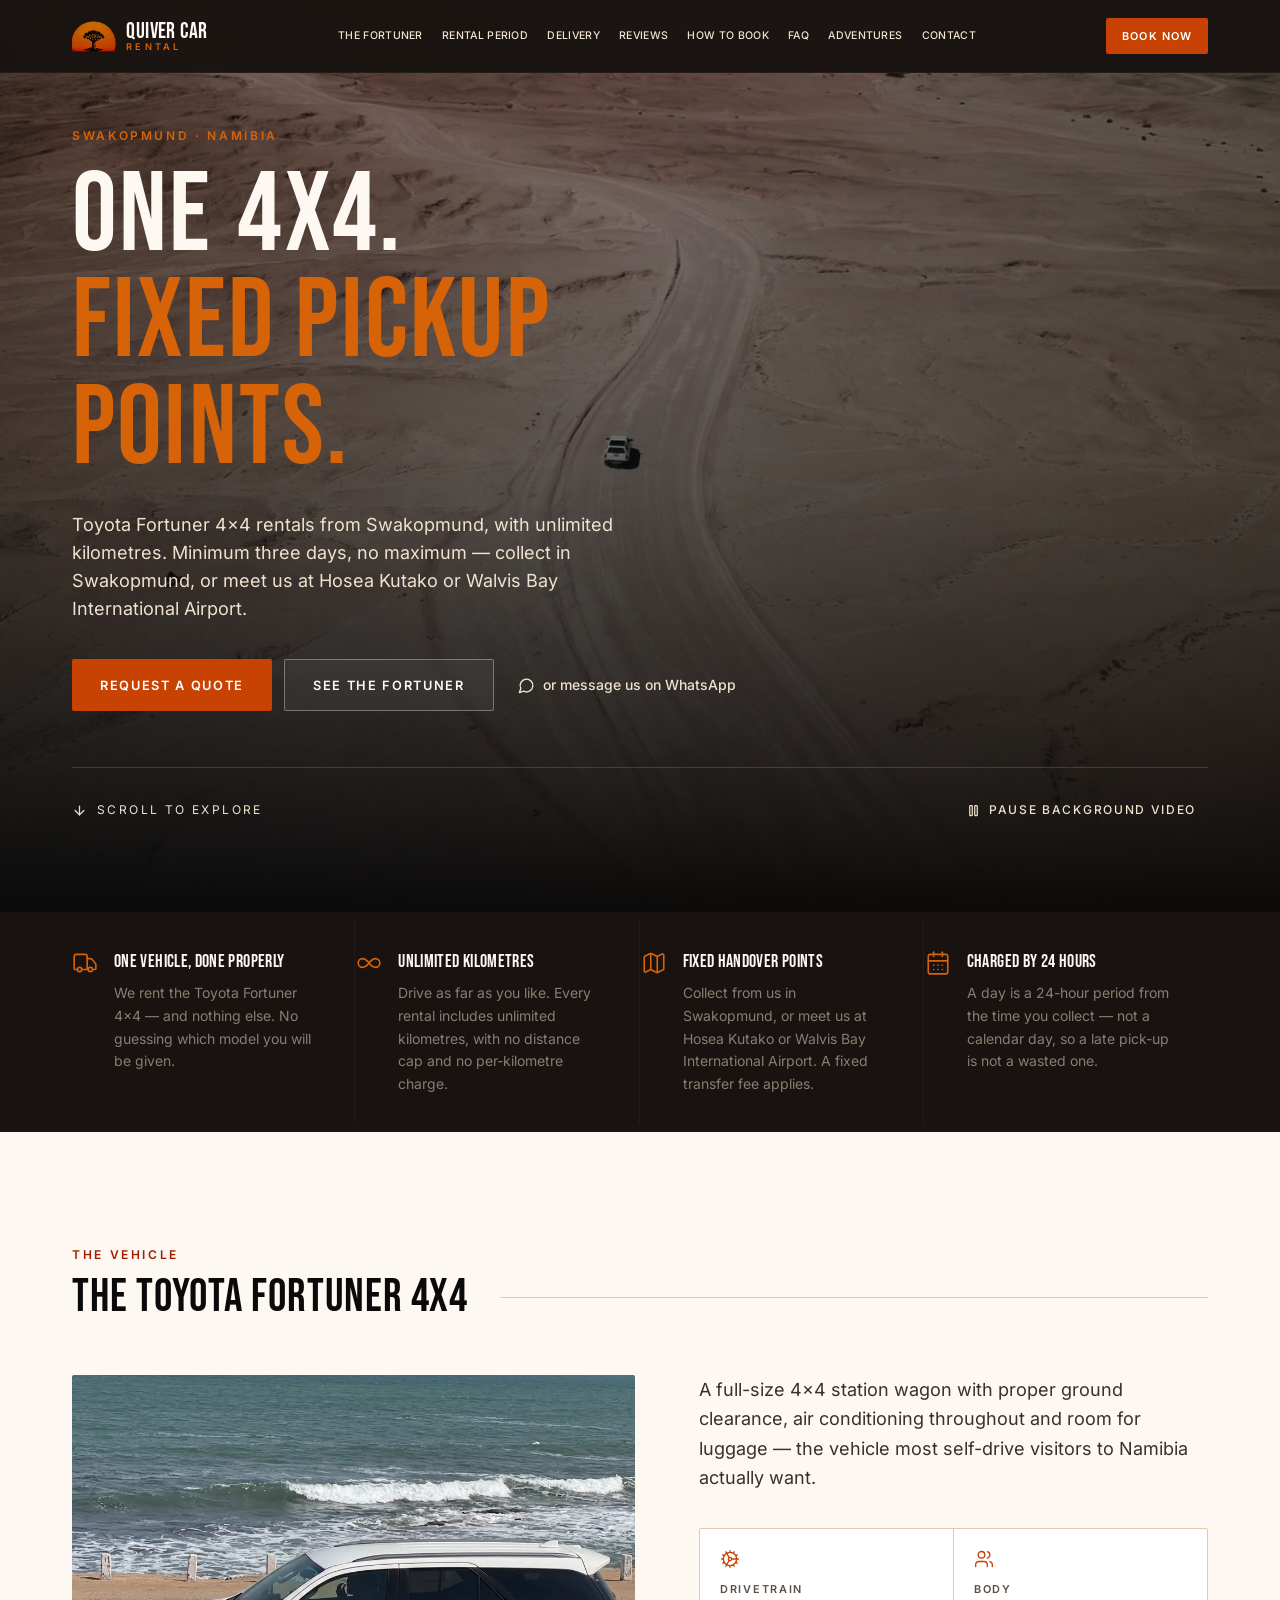
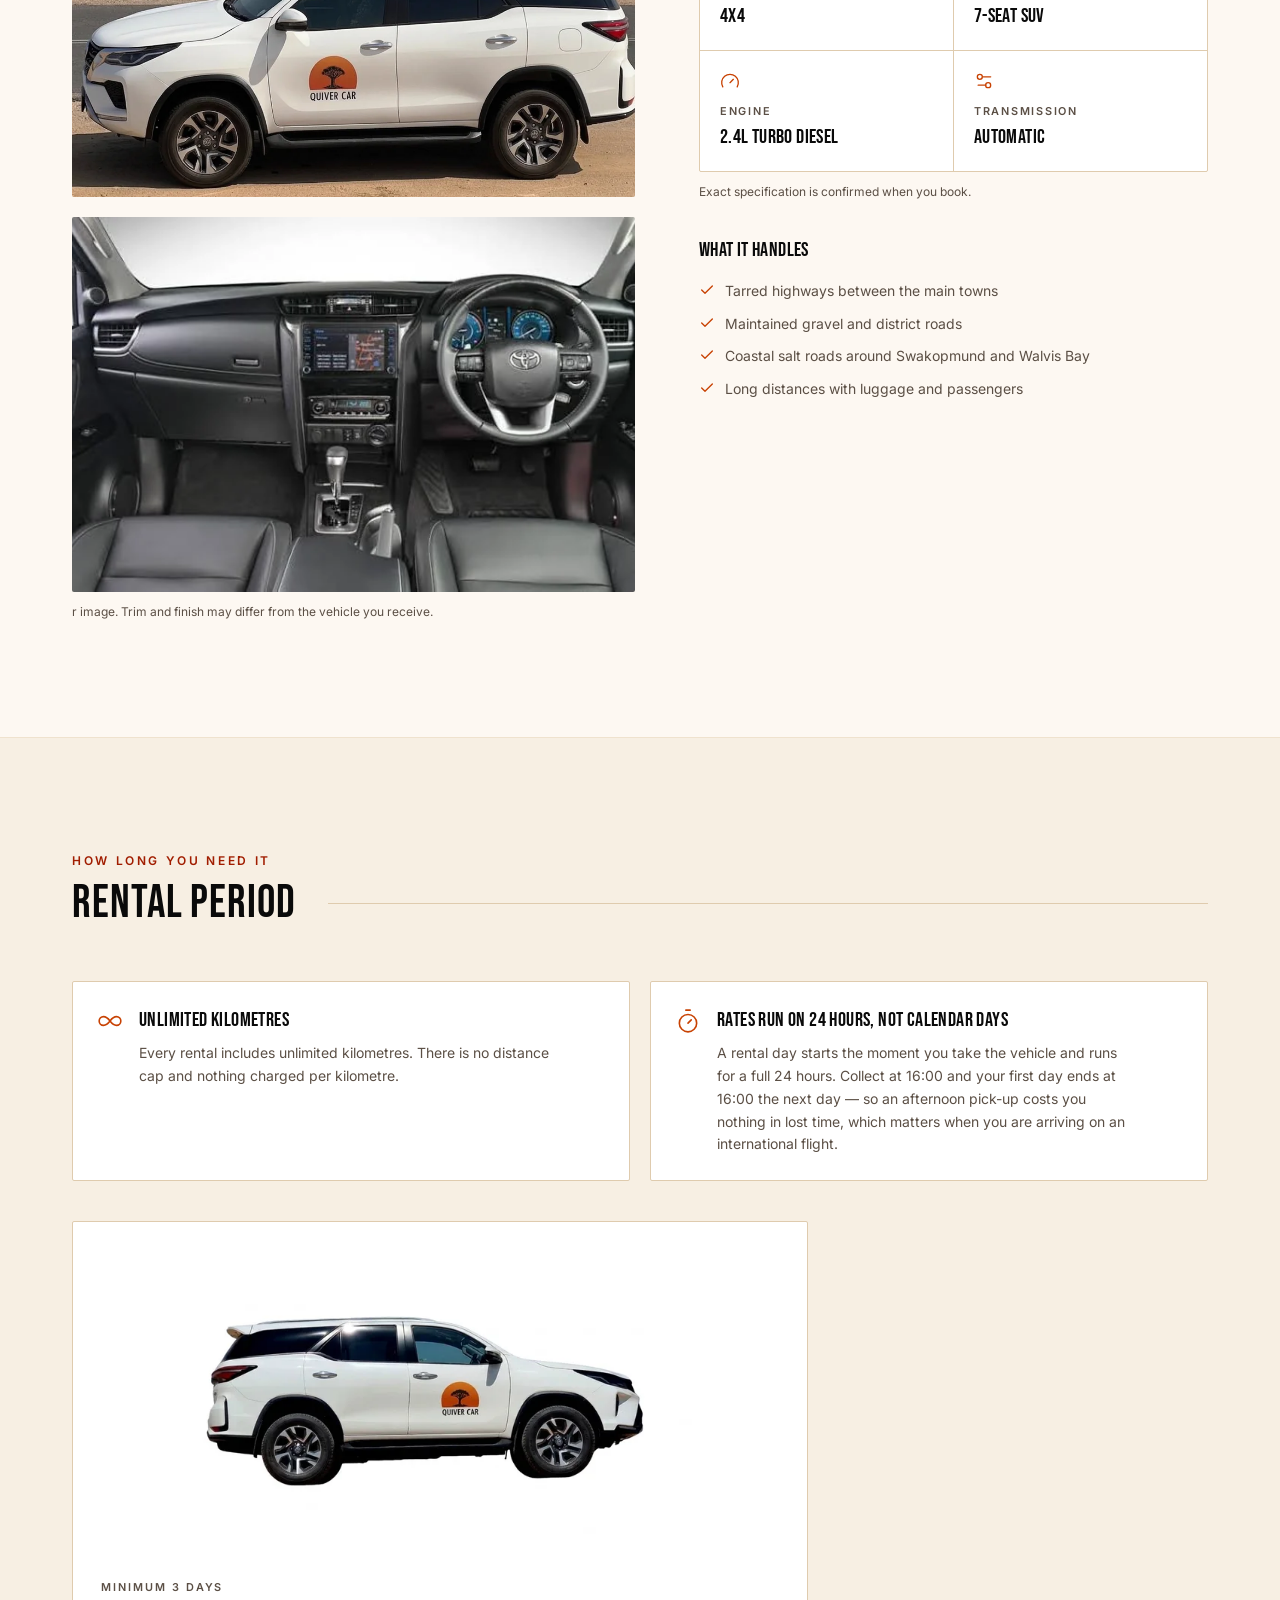
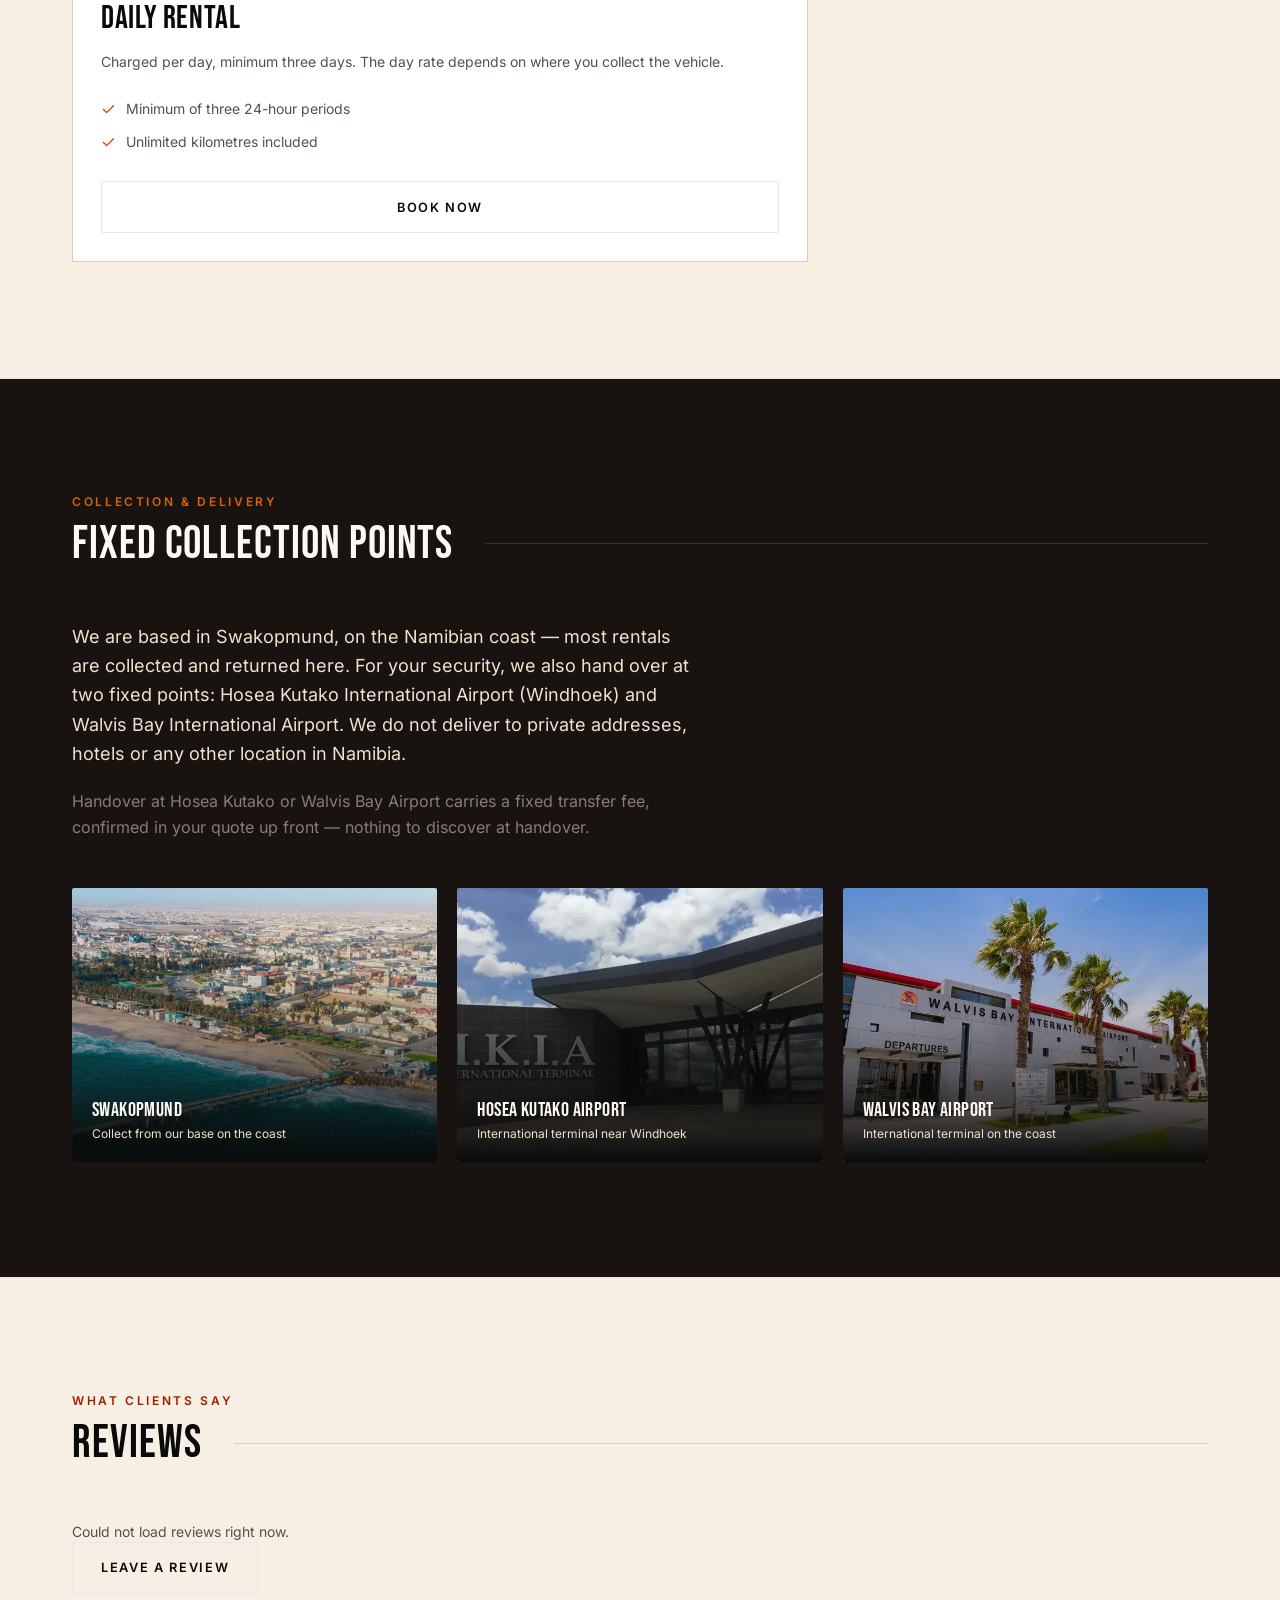
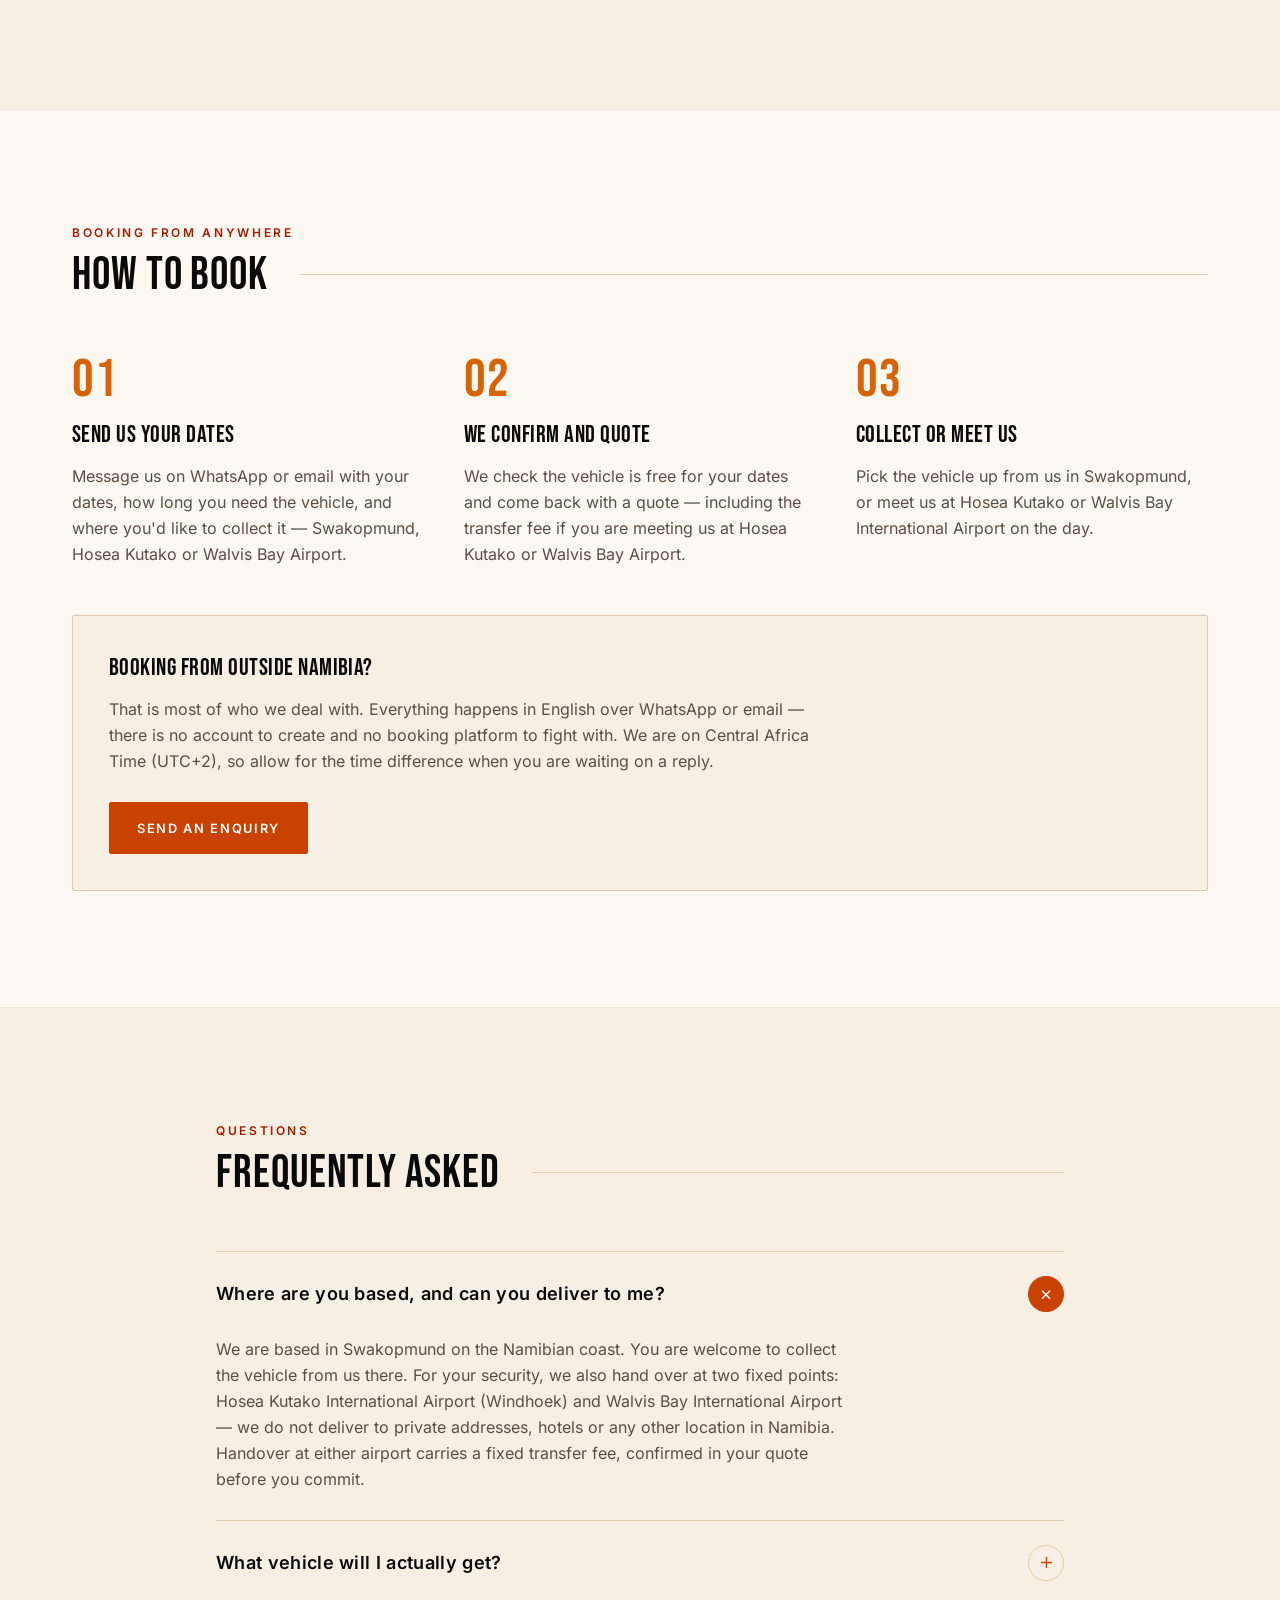
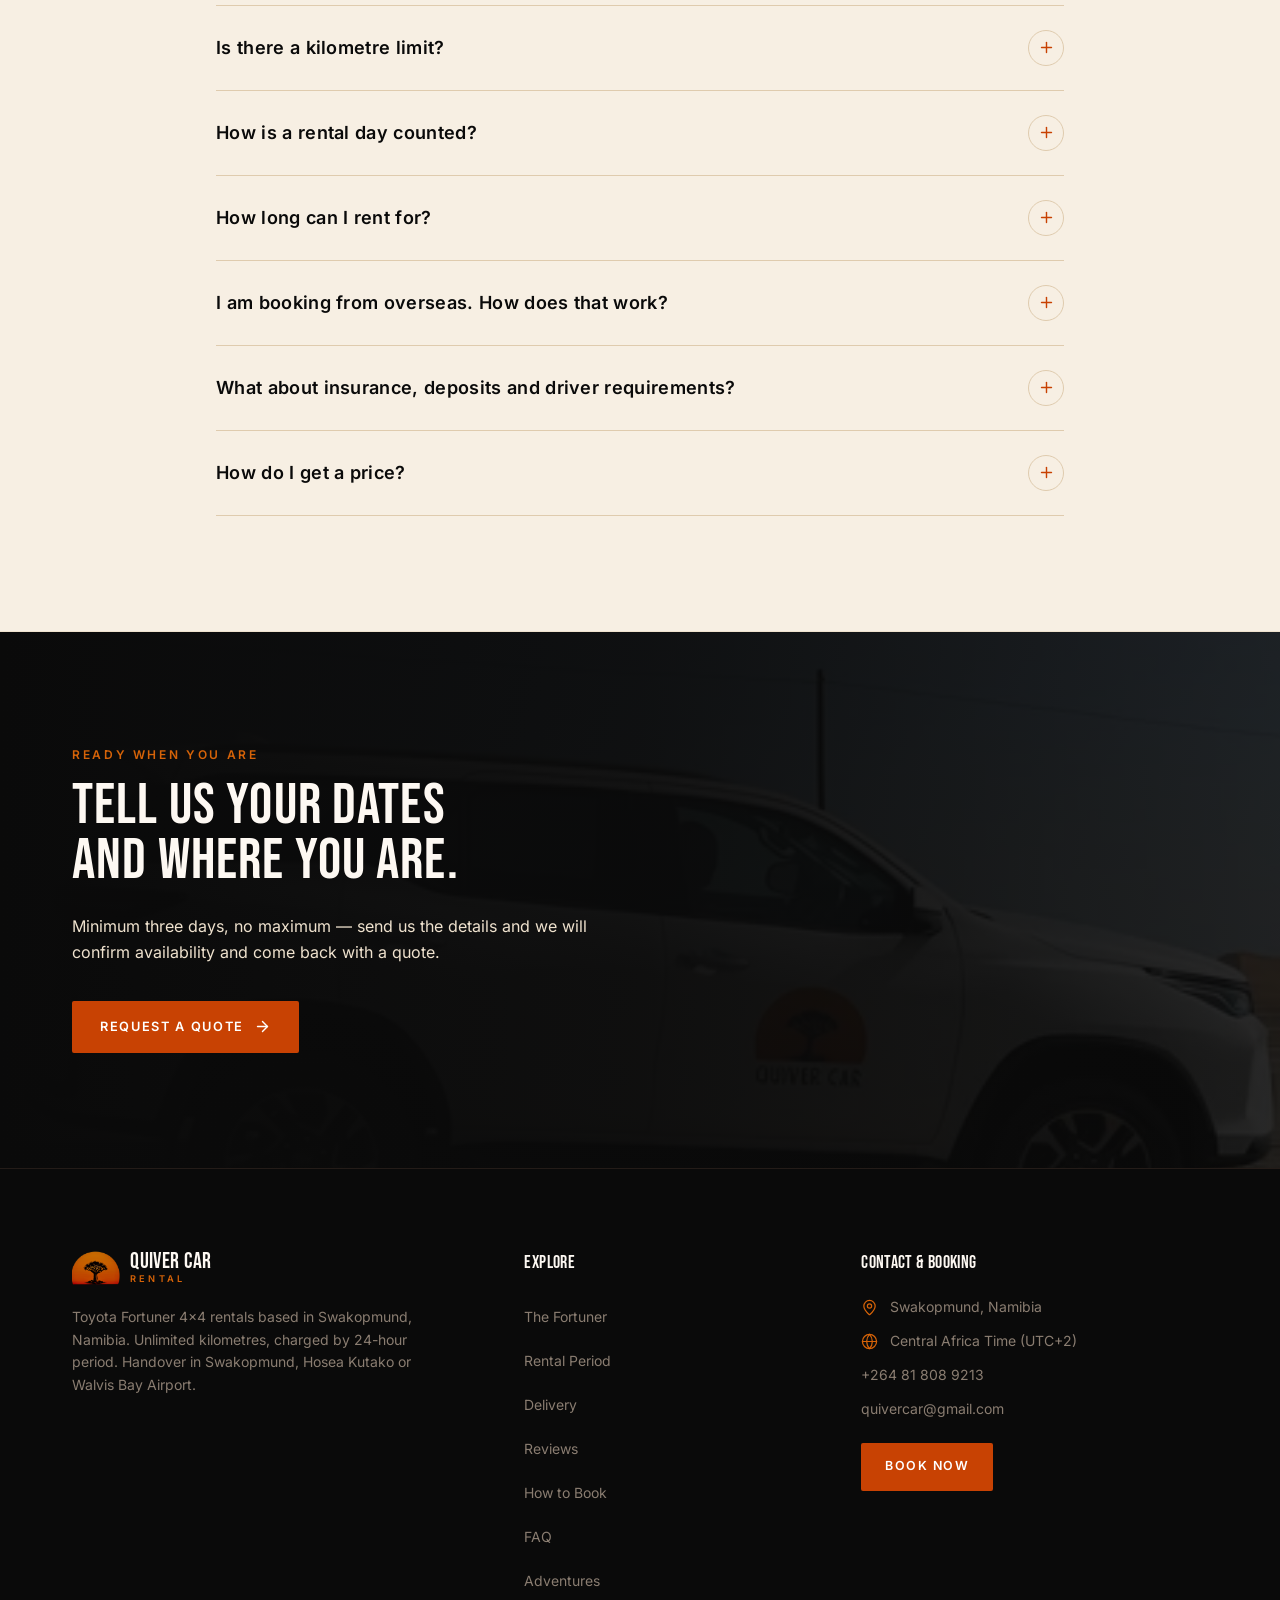
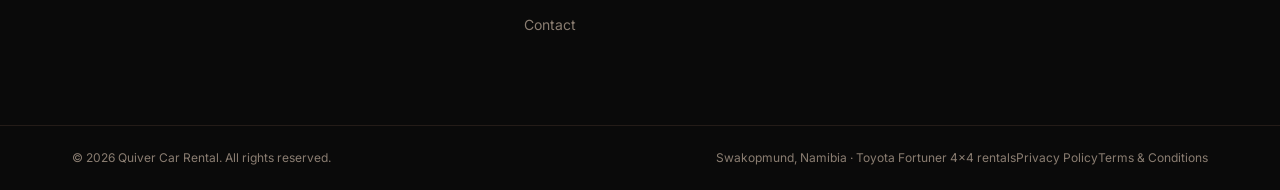
==== commit a11b9803: "Reduce refundable deposit from N$5,000 to N$3,500 Co-Authored-By: Claude Sonnet 5.5 <noreply@anthrop" ====
--- a/index.html
+++ b/index.html
@@ -1,4 +1,4 @@
-<!DOCTYPE html><html lang="en" class="__variable_52c171 __variable_41d65d"><head><meta charSet="utf-8"/><meta name="viewport" content="width=device-width, initial-scale=1"/><link rel="preload" as="image" href="img/mark.png"/><link rel="preload" as="image" href="img/coast.webp"/><link rel="stylesheet" href="_next/static/css/a8dc9301f26d5d79.css" data-precedence="next"/><link rel="preload" as="script" fetchPriority="low" href="_next/static/chunks/webpack-a5c66e363e1b3163.js"/><script src="_next/static/chunks/4bd1b696-927b5d87d2664d33.js" async=""></script><script src="_next/static/chunks/517-0dc8cfbf3fb47ff1.js" async=""></script><script src="_next/static/chunks/main-app-8395f600ef21adf1.js" async=""></script><script src="_next/static/chunks/970-c23693e94775e410.js" async=""></script><script src="_next/static/chunks/778-c5ab63cc339256c5.js" async=""></script><script src="_next/static/chunks/173-78d7983752b4e274.js" async=""></script><script src="_next/static/chunks/107-6d17d8aec960c8bc.js" async=""></script><script src="_next/static/chunks/app/layout-338c8507594116b7.js" async=""></script><script src="_next/static/chunks/app/page-344783a2441de7b4.js" async=""></script><meta name="theme-color" content="#181210"/><title>Quiver Car Rental — Toyota Fortuner 4x4 Hire in Namibia</title><meta name="description" content="Toyota Fortuner 4x4 rentals based in Swakopmund, Namibia. Unlimited kilometres, rates by 24-hour period. Collection in Swakopmund, or handover at Hosea Kutako or Walvis Bay International Airport. Book by WhatsApp or email."/><meta name="keywords" content="Fortuner rental Namibia,4x4 hire Swakopmund,car rental Namibia,monthly car hire Namibia,Namibia self drive"/><meta property="og:title" content="Quiver Car Rental — Toyota Fortuner 4x4 Hire in Namibia"/><meta property="og:description" content="Toyota Fortuner 4x4 rentals from Swakopmund. Unlimited kilometres, collected in Swakopmund or at Hosea Kutako / Walvis Bay Airport."/><meta property="og:site_name" content="Quiver Car Rental"/><meta property="og:locale" content="en_NA"/><meta property="og:image" content="https://quivercarrental.com/img/coast.webp"/><meta property="og:type" content="website"/><meta name="twitter:card" content="summary_large_image"/><meta name="twitter:title" content="Quiver Car Rental — Toyota Fortuner 4x4 Hire in Namibia"/><meta name="twitter:description" content="Toyota Fortuner 4x4 rentals from Swakopmund. Unlimited kilometres, collected in Swakopmund or at Hosea Kutako / Walvis Bay Airport."/><meta name="twitter:image" content="https://quivercarrental.com/img/coast.webp"/><script src="_next/static/chunks/polyfills-42372ed130431b0a.js" noModule=""></script></head><body class="min-h-dvh"><a href="index.html#main" class="sr-only focus:not-sr-only focus:fixed focus:left-4 focus:top-4 focus:z-[200] focus:rounded focus:bg-ink-950 focus:px-5 focus:py-3 focus:text-sm focus:font-semibold focus:text-sand-50">Skip to main content</a><header class="fixed inset-x-0 top-0 z-50 transition-colors duration-300 ease-out bg-gradient-to-b from-ink-950/70 to-transparent"><div class="container-q flex h-[72px] items-center justify-between gap-6"><a class="flex shrink-0 items-center gap-2.5" aria-label="Quiver Car Rental — home" href="index.html"><img alt="" width="44" height="34" decoding="async" data-nimg="1" class="h-[34px] w-auto" style="color:transparent" src="img/mark.png"/><span class="flex flex-col leading-none"><span class="whitespace-nowrap font-display text-[1.35rem] tracking-display text-sand-50">Quiver Car</span><span class="font-body text-[0.58rem] font-semibold uppercase tracking-[0.34em] text-sun-500">Rental</span></span></a><nav aria-label="Primary" class="hidden lg:block"><ul class="flex items-center gap-1"><li><a class="relative block whitespace-nowrap rounded px-2.5 py-2 text-[0.74rem] font-medium uppercase tracking-[0.08em] transition-colors duration-200 text-sand-200 hover:text-sand-50" href="index.html#vehicle">The Fortuner</a></li><li><a class="relative block whitespace-nowrap rounded px-2.5 py-2 text-[0.74rem] font-medium uppercase tracking-[0.08em] transition-colors duration-200 text-sand-200 hover:text-sand-50" href="index.html#rates">Rental Period</a></li><li><a class="relative block whitespace-nowrap rounded px-2.5 py-2 text-[0.74rem] font-medium uppercase tracking-[0.08em] transition-colors duration-200 text-sand-200 hover:text-sand-50" href="index.html#delivery">Delivery</a></li><li><a class="relative block whitespace-nowrap rounded px-2.5 py-2 text-[0.74rem] font-medium uppercase tracking-[0.08em] transition-colors duration-200 text-sand-200 hover:text-sand-50" href="index.html#reviews">Reviews</a></li><li><a class="relative block whitespace-nowrap rounded px-2.5 py-2 text-[0.74rem] font-medium uppercase tracking-[0.08em] transition-colors duration-200 text-sand-200 hover:text-sand-50" href="index.html#booking">How to Book</a></li><li><a class="relative block whitespace-nowrap rounded px-2.5 py-2 text-[0.74rem] font-medium uppercase tracking-[0.08em] transition-colors duration-200 text-sand-200 hover:text-sand-50" href="index.html#faq">FAQ</a></li><li><a class="relative block whitespace-nowrap rounded px-2.5 py-2 text-[0.74rem] font-medium uppercase tracking-[0.08em] transition-colors duration-200 text-sand-200 hover:text-sand-50" href="adventures.html">Adventures</a></li><li><a class="block py-3 text-sm uppercase tracking-[0.08em] text-sand-200 hover:text-sand-50" href="terms.html">Rental Terms</a></li><li><a class="relative block whitespace-nowrap rounded px-2.5 py-2 text-[0.74rem] font-medium uppercase tracking-[0.08em] transition-colors duration-200 text-sand-200 hover:text-sand-50" href="contact.html">Contact</a></li></ul></nav><div class="flex items-center gap-2"><a class="hidden whitespace-nowrap rounded-sm bg-sun-600 px-5 py-3 text-[0.75rem] font-semibold uppercase tracking-[0.1em] text-white transition-colors duration-200 hover:bg-sun-700 sm:inline-block" href="booking.html">Book Now</a><button type="button" aria-label="Open navigation menu" aria-expanded="false" class="grid h-12 w-12 place-items-center rounded-sm text-sand-50 transition-colors duration-200 hover:bg-white/10 lg:hidden"><svg xmlns="http://www.w3.org/2000/svg" width="24" height="24" viewBox="0 0 24 24" fill="none" stroke="currentColor" stroke-width="1.75" stroke-linecap="round" stroke-linejoin="round" class="lucide lucide-menu" aria-hidden="true"><line x1="4" x2="20" y1="12" y2="12"></line><line x1="4" x2="20" y1="6" y2="6"></line><line x1="4" x2="20" y1="18" y2="18"></line></svg></button></div></div></header><main id="main"><section class="relative isolate flex min-h-[100svh] items-end overflow-hidden bg-ink-950"><div class="absolute inset-0 -z-10 h-[115%] w-full"><video class="h-full w-full object-cover" autoPlay="" muted="" loop="" playsInline="" preload="metadata" poster="video/hero-poster.jpg" aria-label="Aerial footage of a white 4x4 travelling a gravel road across the Namibian desert, with the Atlantic on the horizon"><source src="video/hero-1080.mp4" media="(min-width: 768px)" type="video/mp4"/><source src="video/hero-720.mp4" type="video/mp4"/></video></div><div aria-hidden="true" class="absolute inset-0 -z-10 bg-gradient-to-t from-ink-950 via-ink-950/55 to-ink-950/35"></div><div aria-hidden="true" class="absolute inset-0 -z-10 bg-gradient-to-br from-sun-700/25 via-transparent to-sun-500/10 mix-blend-soft-light"></div><div class="container-q relative w-full pb-16 pt-32 sm:pb-20"><p class="eyebrow-on-dark mb-5" style="opacity:0;transform:translateY(12px)">Swakopmund · Namibia</p><h1 class="max-w-[16ch] text-[clamp(2.9rem,10vw,7rem)] text-sand-50"><span class="mr-[0.22em] inline-block" style="opacity:0;transform:translateY(55%)">One</span><span class="mr-[0.22em] inline-block" style="opacity:0;transform:translateY(55%)">4x4.</span><span class="inline-block text-sun-500" style="opacity:0;transform:translateY(55%)">Fixed Pickup Points.</span></h1><p class="mt-7 max-w-[52ch] text-base leading-relaxed text-sand-200 sm:text-lg" style="opacity:0;transform:translateY(16px)">Toyota Fortuner 4x4 rentals from Swakopmund, with unlimited kilometres. Minimum three days, no maximum — collect in Swakopmund, or meet us at Hosea Kutako or Walvis Bay International Airport.</p><div class="mt-9 flex flex-col gap-3 sm:flex-row sm:items-center" style="opacity:0;transform:translateY(16px)"><a class="inline-flex min-h-[52px] items-center justify-center gap-2.5 rounded-sm px-7 text-[0.8rem] font-semibold uppercase tracking-[0.13em] transition-all duration-200 ease-out bg-sun-600 text-white hover:bg-sun-700 hover:-translate-y-0.5 " href="contact.html">Request a Quote</a><a class="inline-flex min-h-[52px] items-center justify-center gap-2.5 rounded-sm px-7 text-[0.8rem] font-semibold uppercase tracking-[0.13em] transition-all duration-200 ease-out border border-sand-50/35 bg-sand-50/5 text-sand-50 backdrop-blur-sm hover:border-sand-50 hover:bg-sand-50/15 " href="index.html#vehicle">See the Fortuner</a></div><div class="mt-14 flex items-center justify-between border-t border-sand-50/15 pt-5"><span class="hidden items-center gap-2.5 text-xs uppercase tracking-[0.2em] text-sand-200 sm:flex"><svg xmlns="http://www.w3.org/2000/svg" width="15" height="15" viewBox="0 0 24 24" fill="none" stroke="currentColor" stroke-width="2" stroke-linecap="round" stroke-linejoin="round" class="lucide lucide-arrow-down" aria-hidden="true"><path d="M12 5v14"></path><path d="m19 12-7 7-7-7"></path></svg>Scroll to explore</span><button type="button" class="ml-auto inline-flex min-h-[44px] items-center gap-2 rounded-sm px-3 text-xs font-medium uppercase tracking-[0.14em] text-sand-200 transition-colors duration-200 hover:bg-white/10 hover:text-sand-50"><svg xmlns="http://www.w3.org/2000/svg" width="15" height="15" viewBox="0 0 24 24" fill="none" stroke="currentColor" stroke-width="2" stroke-linecap="round" stroke-linejoin="round" class="lucide lucide-pause" aria-hidden="true"><rect x="14" y="4" width="4" height="16" rx="1"></rect><rect x="6" y="4" width="4" height="16" rx="1"></rect></svg>Pause background video</button></div></div></section><section class="bg-ink-900" aria-label="Why rent with us"><div class="container-q grid gap-px py-2 sm:grid-cols-2 xl:grid-cols-4"><div class="flex gap-4 border-b border-ink-800 py-7 xl:border-b-0 xl:border-r xl:pr-8 xl:last:border-r-0" style="opacity:0;transform:translateY(22px)"><svg xmlns="http://www.w3.org/2000/svg" width="26" height="26" viewBox="0 0 24 24" fill="none" stroke="currentColor" stroke-width="1.5" stroke-linecap="round" stroke-linejoin="round" class="lucide lucide-truck mt-0.5 shrink-0 text-sun-500" aria-hidden="true"><path d="M14 18V6a2 2 0 0 0-2-2H4a2 2 0 0 0-2 2v11a1 1 0 0 0 1 1h2"></path><path d="M15 18H9"></path><path d="M19 18h2a1 1 0 0 0 1-1v-3.65a1 1 0 0 0-.22-.624l-3.48-4.35A1 1 0 0 0 17.52 8H14"></path><circle cx="17" cy="18" r="2"></circle><circle cx="7" cy="18" r="2"></circle></svg><div><h2 class="font-display text-lg tracking-display text-sand-50">One Vehicle, Done Properly</h2><p class="mt-1.5 text-sm leading-relaxed text-ink-400">We rent the Toyota Fortuner 4x4 — and nothing else. No guessing which model you will be given.</p></div></div><div class="flex gap-4 border-b border-ink-800 py-7 xl:border-b-0 xl:border-r xl:pr-8 xl:last:border-r-0" style="opacity:0;transform:translateY(22px)"><svg xmlns="http://www.w3.org/2000/svg" width="26" height="26" viewBox="0 0 24 24" fill="none" stroke="currentColor" stroke-width="1.5" stroke-linecap="round" stroke-linejoin="round" class="lucide lucide-infinity mt-0.5 shrink-0 text-sun-500" aria-hidden="true"><path d="M12 12c-2-2.67-4-4-6-4a4 4 0 1 0 0 8c2 0 4-1.33 6-4Zm0 0c2 2.67 4 4 6 4a4 4 0 0 0 0-8c-2 0-4 1.33-6 4Z"></path></svg><div><h2 class="font-display text-lg tracking-display text-sand-50">Unlimited Kilometres</h2><p class="mt-1.5 text-sm leading-relaxed text-ink-400">Drive as far as you like. Every rental includes unlimited kilometres, with no distance cap and no per-kilometre charge.</p></div></div><div class="flex gap-4 border-b border-ink-800 py-7 xl:border-b-0 xl:border-r xl:pr-8 xl:last:border-r-0" style="opacity:0;transform:translateY(22px)"><svg xmlns="http://www.w3.org/2000/svg" width="26" height="26" viewBox="0 0 24 24" fill="none" stroke="currentColor" stroke-width="1.5" stroke-linecap="round" stroke-linejoin="round" class="lucide lucide-map mt-0.5 shrink-0 text-sun-500" aria-hidden="true"><path d="M14.106 5.553a2 2 0 0 0 1.788 0l3.659-1.83A1 1 0 0 1 21 4.619v12.764a1 1 0 0 1-.553.894l-4.553 2.277a2 2 0 0 1-1.788 0l-4.212-2.106a2 2 0 0 0-1.788 0l-3.659 1.83A1 1 0 0 1 3 19.381V6.618a1 1 0 0 1 .553-.894l4.553-2.277a2 2 0 0 1 1.788 0z"></path><path d="M15 5.764v15"></path><path d="M9 3.236v15"></path></svg><div><h2 class="font-display text-lg tracking-display text-sand-50">Fixed Handover Points</h2><p class="mt-1.5 text-sm leading-relaxed text-ink-400">Collect from us in Swakopmund, or meet us at Hosea Kutako or Walvis Bay International Airport. A fixed transfer fee applies.</p></div></div><div class="flex gap-4 border-b border-ink-800 py-7 xl:border-b-0 xl:border-r xl:pr-8 xl:last:border-r-0" style="opacity:0;transform:translateY(22px)"><svg xmlns="http://www.w3.org/2000/svg" width="26" height="26" viewBox="0 0 24 24" fill="none" stroke="currentColor" stroke-width="1.5" stroke-linecap="round" stroke-linejoin="round" class="lucide lucide-calendar-days mt-0.5 shrink-0 text-sun-500" aria-hidden="true"><path d="M8 2v4"></path><path d="M16 2v4"></path><rect width="18" height="18" x="3" y="4" rx="2"></rect><path d="M3 10h18"></path><path d="M8 14h.01"></path><path d="M12 14h.01"></path><path d="M16 14h.01"></path><path d="M8 18h.01"></path><path d="M12 18h.01"></path><path d="M16 18h.01"></path></svg><div><h2 class="font-display text-lg tracking-display text-sand-50">Charged by 24 Hours</h2><p class="mt-1.5 text-sm leading-relaxed text-ink-400">A day is a 24-hour period from the time you collect — not a calendar day, so a late pick-up is not a wasted one.</p></div></div></div></section><section id="vehicle" class="section-y" aria-labelledby="vehicle-heading"><div class="container-q"><div class="mb-10 sm:mb-14" style="opacity:0;transform:translateY(22px)"><p class="eyebrow mb-3">The vehicle</p><div class="flex items-center gap-5 sm:gap-8"><h2 class="shrink-0 text-[clamp(1.75rem,4.5vw,2.9rem)] text-ink-950">The Toyota Fortuner 4x4</h2><span class="rule-trail" aria-hidden="true"></span></div></div><h2 id="vehicle-heading" class="sr-only">The Toyota Fortuner 4x4</h2><div class="grid gap-10 lg:grid-cols-[1.05fr_0.95fr] lg:gap-16"><div class="space-y-5"><div class="relative aspect-[4/3] overflow-hidden rounded-sm" style="opacity:0;transform:translateY(22px)"><img alt="The Quiver Car Rental Toyota Fortuner parked on the sand beside the Atlantic surf" decoding="async" data-nimg="fill" class="object-cover" style="position:absolute;height:100%;width:100%;left:0;top:0;right:0;bottom:0;color:transparent" src="img/coast.webp"/></div><div style="opacity:0;transform:translateY(22px)"><figure><div class="relative aspect-[3/2] overflow-hidden rounded-sm bg-sand-100"><img alt="The cabin of a Toyota Fortuner, showing the dashboard, touchscreen and right-hand-drive steering wheel" loading="lazy" decoding="async" data-nimg="fill" class="object-cover" style="position:absolute;height:100%;width:100%;left:0;top:0;right:0;bottom:0;color:transparent" src="img/interior.webp"/></div><figcaption class="mt-2.5 text-xs leading-relaxed text-ink-600">r image. Trim and finish may differ from the vehicle you receive.</figcaption></figure></div></div><div><div style="opacity:0;transform:translateY(22px)"><p class="max-w-[54ch] text-lg leading-relaxed text-ink-700">A full-size 4x4 station wagon with proper ground clearance, air conditioning throughout and room for luggage — the vehicle most self-drive visitors to Namibia actually want.</p></div><div style="opacity:0;transform:translateY(22px)"><dl class="mt-9 grid grid-cols-2 gap-px overflow-hidden rounded-sm border border-sand-300 bg-sand-300"><div class="bg-white p-5"><svg xmlns="http://www.w3.org/2000/svg" width="20" height="20" viewBox="0 0 24 24" fill="none" stroke="currentColor" stroke-width="1.6" stroke-linecap="round" stroke-linejoin="round" class="lucide lucide-cog text-sun-600" aria-hidden="true"><path d="M12 20a8 8 0 1 0 0-16 8 8 0 0 0 0 16Z"></path><path d="M12 14a2 2 0 1 0 0-4 2 2 0 0 0 0 4Z"></path><path d="M12 2v2"></path><path d="M12 22v-2"></path><path d="m17 20.66-1-1.73"></path><path d="M11 10.27 7 3.34"></path><path d="m20.66 17-1.73-1"></path><path d="m3.34 7 1.73 1"></path><path d="M14 12h8"></path><path d="M2 12h2"></path><path d="m20.66 7-1.73 1"></path><path d="m3.34 17 1.73-1"></path><path d="m17 3.34-1 1.73"></path><path d="m11 13.73-4 6.93"></path></svg><dt class="mt-3 text-[0.68rem] font-semibold uppercase tracking-[0.16em] text-ink-600">Drivetrain</dt><dd class="mt-1 font-display text-xl tracking-display text-ink-950">4x4</dd></div><div class="bg-white p-5"><svg xmlns="http://www.w3.org/2000/svg" width="20" height="20" viewBox="0 0 24 24" fill="none" stroke="currentColor" stroke-width="1.6" stroke-linecap="round" stroke-linejoin="round" class="lucide lucide-users text-sun-600" aria-hidden="true"><path d="M16 21v-2a4 4 0 0 0-4-4H6a4 4 0 0 0-4 4v2"></path><circle cx="9" cy="7" r="4"></circle><path d="M22 21v-2a4 4 0 0 0-3-3.87"></path><path d="M16 3.13a4 4 0 0 1 0 7.75"></path></svg><dt class="mt-3 text-[0.68rem] font-semibold uppercase tracking-[0.16em] text-ink-600">Body</dt><dd class="mt-1 font-display text-xl tracking-display text-ink-950">7-seat SUV</dd></div><div class="bg-white p-5"><svg xmlns="http://www.w3.org/2000/svg" width="20" height="20" viewBox="0 0 24 24" fill="none" stroke="currentColor" stroke-width="1.6" stroke-linecap="round" stroke-linejoin="round" class="lucide lucide-gauge text-sun-600" aria-hidden="true"><path d="m12 14 4-4"></path><path d="M3.34 19a10 10 0 1 1 17.32 0"></path></svg><dt class="mt-3 text-[0.68rem] font-semibold uppercase tracking-[0.16em] text-ink-600">Engine</dt><dd class="mt-1 font-display text-xl tracking-display text-ink-950">2.4L Turbo Diesel</dd></div><div class="bg-white p-5"><svg xmlns="http://www.w3.org/2000/svg" width="20" height="20" viewBox="0 0 24 24" fill="none" stroke="currentColor" stroke-width="1.6" stroke-linecap="round" stroke-linejoin="round" class="lucide lucide-settings2 text-sun-600" aria-hidden="true"><path d="M20 7h-9"></path><path d="M14 17H5"></path><circle cx="17" cy="17" r="3"></circle><circle cx="7" cy="7" r="3"></circle></svg><dt class="mt-3 text-[0.68rem] font-semibold uppercase tracking-[0.16em] text-ink-600">Transmission</dt><dd class="mt-1 font-display text-xl tracking-display text-ink-950">Automatic</dd></div></dl><p class="mt-3 text-xs text-ink-600">Exact specification is confirmed when you book.</p></div><div style="opacity:0;transform:translateY(22px)"><h3 class="mt-9 font-display text-xl tracking-display text-ink-950">What it handles</h3><ul class="mt-4 space-y-2.5"><li class="flex gap-2.5 text-sm leading-relaxed text-ink-600"><svg xmlns="http://www.w3.org/2000/svg" width="16" height="16" viewBox="0 0 24 24" fill="none" stroke="currentColor" stroke-width="2" stroke-linecap="round" stroke-linejoin="round" class="lucide lucide-check mt-0.5 shrink-0 text-sun-600" aria-hidden="true"><path d="M20 6 9 17l-5-5"></path></svg>Tarred highways between the main towns</li><li class="flex gap-2.5 text-sm leading-relaxed text-ink-600"><svg xmlns="http://www.w3.org/2000/svg" width="16" height="16" viewBox="0 0 24 24" fill="none" stroke="currentColor" stroke-width="2" stroke-linecap="round" stroke-linejoin="round" class="lucide lucide-check mt-0.5 shrink-0 text-sun-600" aria-hidden="true"><path d="M20 6 9 17l-5-5"></path></svg>Maintained gravel and district roads</li><li class="flex gap-2.5 text-sm leading-relaxed text-ink-600"><svg xmlns="http://www.w3.org/2000/svg" width="16" height="16" viewBox="0 0 24 24" fill="none" stroke="currentColor" stroke-width="2" stroke-linecap="round" stroke-linejoin="round" class="lucide lucide-check mt-0.5 shrink-0 text-sun-600" aria-hidden="true"><path d="M20 6 9 17l-5-5"></path></svg>Coastal salt roads around Swakopmund and Walvis Bay</li><li class="flex gap-2.5 text-sm leading-relaxed text-ink-600"><svg xmlns="http://www.w3.org/2000/svg" width="16" height="16" viewBox="0 0 24 24" fill="none" stroke="currentColor" stroke-width="2" stroke-linecap="round" stroke-linejoin="round" class="lucide lucide-check mt-0.5 shrink-0 text-sun-600" aria-hidden="true"><path d="M20 6 9 17l-5-5"></path></svg>Long distances with luggage and passengers</li></ul></div></div></div></div></section><section id="rates" class="border-y border-sand-200 bg-sand-100 section-y" aria-labelledby="rates-heading"><div class="container-q"><div class="mb-10 sm:mb-14" style="opacity:0;transform:translateY(22px)"><p class="eyebrow mb-3">How long you need it</p><div class="flex items-center gap-5 sm:gap-8"><h2 class="shrink-0 text-[clamp(1.75rem,4.5vw,2.9rem)] text-ink-950">Rental Period</h2><span class="rule-trail" aria-hidden="true"></span></div></div><h2 id="rates-heading" class="sr-only">Rental period</h2><div class="mb-10 grid gap-5 sm:grid-cols-2"><div class="flex gap-4 rounded-sm border border-sand-300 bg-white p-6" style="opacity:0;transform:translateY(22px)"><svg xmlns="http://www.w3.org/2000/svg" width="26" height="26" viewBox="0 0 24 24" fill="none" stroke="currentColor" stroke-width="1.5" stroke-linecap="round" stroke-linejoin="round" class="lucide lucide-infinity mt-0.5 shrink-0 text-sun-600" aria-hidden="true"><path d="M12 12c-2-2.67-4-4-6-4a4 4 0 1 0 0 8c2 0 4-1.33 6-4Zm0 0c2 2.67 4 4 6 4a4 4 0 0 0 0-8c-2 0-4 1.33-6 4Z"></path></svg><div><h3 class="font-display text-xl tracking-display text-ink-950">Unlimited Kilometres</h3><p class="mt-2 max-w-[46ch] text-sm leading-relaxed text-ink-600">Every rental includes unlimited kilometres. There is no distance cap and nothing charged per kilometre.</p></div></div><div class="flex gap-4 rounded-sm border border-sand-300 bg-white p-6" style="opacity:0;transform:translateY(22px)"><svg xmlns="http://www.w3.org/2000/svg" width="26" height="26" viewBox="0 0 24 24" fill="none" stroke="currentColor" stroke-width="1.5" stroke-linecap="round" stroke-linejoin="round" class="lucide lucide-timer mt-0.5 shrink-0 text-sun-600" aria-hidden="true"><line x1="10" x2="14" y1="2" y2="2"></line><line x1="12" x2="15" y1="14" y2="11"></line><circle cx="12" cy="14" r="8"></circle></svg><div><h3 class="font-display text-xl tracking-display text-ink-950">Rates run on 24 hours, not calendar days</h3><p class="mt-2 max-w-[46ch] text-sm leading-relaxed text-ink-600">A rental day starts the moment you take the vehicle and runs for a full 24 hours. Collect at 16:00 and your first day ends at 16:00 the next day — so an afternoon pick-up costs you nothing in lost time, which matters when you are arriving on an international flight.</p></div></div></div><div class="max-w-[46rem]"><div class="flex h-full flex-col rounded-sm border p-7 border-sand-300 bg-white" style="opacity:0;transform:translateY(22px)"><div class="-mx-7 -mt-7 mb-4"><img class="block w-full h-auto rounded-t-sm" src="img/fortuner-pricing.webp" alt="Toyota Fortuner 4x4 available for daily rental" loading="lazy"/></div><p class="text-[0.68rem] font-semibold uppercase tracking-[0.18em] text-ink-600">Minimum 3 days</p><h3 class="mt-2 font-display text-[2rem] leading-none tracking-display text-ink-950">Daily Rental</h3><p class="mt-4 text-sm leading-relaxed text-ink-600">Charged per day, minimum three days. The day rate depends on where you collect the vehicle.</p><ul class="mt-6 space-y-2.5"><li class="flex gap-2.5 text-sm leading-relaxed text-ink-600"><svg xmlns="http://www.w3.org/2000/svg" width="15" height="15" viewBox="0 0 24 24" fill="none" stroke="currentColor" stroke-width="2" stroke-linecap="round" stroke-linejoin="round" class="lucide lucide-check mt-1 shrink-0 text-sun-600" aria-hidden="true"><path d="M20 6 9 17l-5-5"></path></svg>Minimum of three 24-hour periods</li><li class="flex gap-2.5 text-sm leading-relaxed text-ink-600"><svg xmlns="http://www.w3.org/2000/svg" width="15" height="15" viewBox="0 0 24 24" fill="none" stroke="currentColor" stroke-width="2" stroke-linecap="round" stroke-linejoin="round" class="lucide lucide-check mt-1 shrink-0 text-sun-600" aria-hidden="true"><path d="M20 6 9 17l-5-5"></path></svg>Unlimited kilometres included</li></ul><div class="mt-auto pt-7"><a class="inline-flex min-h-[52px] items-center justify-center gap-2.5 rounded-sm px-7 text-[0.8rem] font-semibold uppercase tracking-[0.13em] transition-all duration-200 ease-out border border-ink-300/60 bg-transparent text-ink-950 hover:border-sun-600 hover:text-sun-700 w-full" href="booking.html">Book Now</a></div></div></div></div></section><section id="delivery" class="bg-ink-900 section-y" aria-labelledby="delivery-heading"><div class="container-q"><div class="mb-10 sm:mb-14" style="opacity:0;transform:translateY(22px)"><p class="eyebrow-on-dark mb-3">Collection &amp; delivery</p><div class="flex items-center gap-5 sm:gap-8"><h2 class="shrink-0 text-[clamp(1.75rem,4.5vw,2.9rem)] text-sand-50">Fixed Collection Points</h2><span class="rule-trail-dark" aria-hidden="true"></span></div></div><h2 id="delivery-heading" class="sr-only">Collection and delivery</h2><div class="max-w-[62ch]" style="opacity:0;transform:translateY(22px)"><p class="text-lg leading-relaxed text-sand-200">We are based in Swakopmund, on the Namibian coast — most rentals are collected and returned here. For your security, we also hand over at two fixed points: Hosea Kutako International Airport (Windhoek) and Walvis Bay International Airport. We do not deliver to private addresses, hotels or any other location in Namibia.</p><p class="mt-5 leading-relaxed text-ink-400">Handover at Hosea Kutako or Walvis Bay Airport carries a fixed transfer fee, confirmed in your quote up front — nothing to discover at handover.</p></div><div class="mt-12 grid gap-5 sm:grid-cols-2 lg:grid-cols-3"><div style="opacity:0;transform:translateY(22px)"><figure class="group relative aspect-[4/3] overflow-hidden rounded-sm"><img alt="Aerial view of Swakopmund&#39;s coastline and jetty on the Namibian coast" loading="lazy" decoding="async" data-nimg="fill" class="object-cover transition-transform duration-700 ease-out group-hover:scale-[1.04]" style="position:absolute;height:100%;width:100%;left:0;top:0;right:0;bottom:0;color:transparent" src="img/delivery-swakopmund.webp"/><div aria-hidden="true" class="absolute inset-0 bg-gradient-to-t from-ink-950 via-ink-950/25 to-transparent"></div><figcaption class="absolute inset-x-0 bottom-0 p-5"><p class="font-display text-xl tracking-display text-sand-50">Swakopmund</p><p class="mt-0.5 text-xs text-sand-200">Collect from our base on the coast</p></figcaption></figure></div><div style="opacity:0;transform:translateY(22px)"><figure class="group relative aspect-[4/3] overflow-hidden rounded-sm"><img alt="Hosea Kutako International Airport terminal building near Windhoek" loading="lazy" decoding="async" data-nimg="fill" class="object-cover transition-transform duration-700 ease-out group-hover:scale-[1.04]" style="position:absolute;height:100%;width:100%;left:0;top:0;right:0;bottom:0;color:transparent" src="img/delivery-hosea-kutako.webp"/><div aria-hidden="true" class="absolute inset-0 bg-gradient-to-t from-ink-950 via-ink-950/25 to-transparent"></div><figcaption class="absolute inset-x-0 bottom-0 p-5"><p class="font-display text-xl tracking-display text-sand-50">Hosea Kutako Airport</p><p class="mt-0.5 text-xs text-sand-200">International terminal near Windhoek</p></figcaption></figure></div><div style="opacity:0;transform:translateY(22px)"><figure class="group relative aspect-[4/3] overflow-hidden rounded-sm"><img alt="Walvis Bay International Airport terminal building" loading="lazy" decoding="async" data-nimg="fill" class="object-cover transition-transform duration-700 ease-out group-hover:scale-[1.04]" style="position:absolute;height:100%;width:100%;left:0;top:0;right:0;bottom:0;color:transparent" src="img/delivery-walvis-bay.webp"/><div aria-hidden="true" class="absolute inset-0 bg-gradient-to-t from-ink-950 via-ink-950/25 to-transparent"></div><figcaption class="absolute inset-x-0 bottom-0 p-5"><p class="font-display text-xl tracking-display text-sand-50">Walvis Bay Airport</p><p class="mt-0.5 text-xs text-sand-200">International terminal on the coast</p></figcaption></figure></div></div></div></section><section id="booking" class="section-y" aria-labelledby="booking-heading"><div class="container-q"><div class="mb-10 sm:mb-14" style="opacity:0;transform:translateY(22px)"><p class="eyebrow mb-3">Booking from anywhere</p><div class="flex items-center gap-5 sm:gap-8"><h2 class="shrink-0 text-[clamp(1.75rem,4.5vw,2.9rem)] text-ink-950">How to Book</h2><span class="rule-trail" aria-hidden="true"></span></div></div><h2 id="booking-heading" class="sr-only">How to book</h2><div class="grid gap-8 lg:grid-cols-3 lg:gap-10"><div class="relative" style="opacity:0;transform:translateY(22px)"><span class="font-display text-[3.4rem] leading-none tracking-display text-sun-500">01</span><h3 class="mt-3 font-display text-2xl tracking-display text-ink-950">Send us your dates</h3><p class="mt-3 max-w-[46ch] leading-relaxed text-ink-600">Message us on WhatsApp or email with your dates, how long you need the vehicle, and where you'd like to collect it — Swakopmund, Hosea Kutako or Walvis Bay Airport.</p></div><div class="relative" style="opacity:0;transform:translateY(22px)"><span class="font-display text-[3.4rem] leading-none tracking-display text-sun-500">02</span><h3 class="mt-3 font-display text-2xl tracking-display text-ink-950">We confirm and quote</h3><p class="mt-3 max-w-[46ch] leading-relaxed text-ink-600">We check the vehicle is free for your dates and come back with a quote — including the transfer fee if you are meeting us at Hosea Kutako or Walvis Bay Airport.</p></div><div class="relative" style="opacity:0;transform:translateY(22px)"><span class="font-display text-[3.4rem] leading-none tracking-display text-sun-500">03</span><h3 class="mt-3 font-display text-2xl tracking-display text-ink-950">Collect or meet us</h3><p class="mt-3 max-w-[46ch] leading-relaxed text-ink-600">Pick the vehicle up from us in Swakopmund, or meet us at Hosea Kutako or Walvis Bay International Airport on the day.</p></div></div><div class="mt-12 rounded-sm border border-sand-300 bg-sand-100 p-7 sm:p-9" style="opacity:0;transform:translateY(22px)"><h3 class="font-display text-2xl tracking-display text-ink-950">Booking from outside Namibia?</h3><p class="mt-3 max-w-[70ch] leading-relaxed text-ink-600">That is most of who we deal with. Everything happens in English over WhatsApp or email — there is no account to create and no booking platform to fight with. We are on <!-- -->Central Africa Time (UTC+2)<!-- -->, so allow for the time difference when you are waiting on a reply.</p><div class="mt-7 flex flex-col gap-3 sm:flex-row"><a class="inline-flex min-h-[52px] items-center justify-center gap-2.5 rounded-sm px-7 text-[0.8rem] font-semibold uppercase tracking-[0.13em] transition-all duration-200 ease-out bg-sun-600 text-white hover:bg-sun-700 hover:-translate-y-0.5 " href="contact.html">Send an enquiry</a></div></div></div></section><section id="faq" class="border-y border-sand-200 bg-sand-100 section-y" aria-labelledby="faq-heading"><div class="container-q max-w-[58rem]"><div class="mb-10 sm:mb-14" style="opacity:0;transform:translateY(22px)"><p class="eyebrow mb-3">Questions</p><div class="flex items-center gap-5 sm:gap-8"><h2 class="shrink-0 text-[clamp(1.75rem,4.5vw,2.9rem)] text-ink-950">Frequently Asked</h2><span class="rule-trail" aria-hidden="true"></span></div></div><h2 id="faq-heading" class="sr-only">Frequently asked questions</h2><div class="divide-y divide-sand-300 border-y border-sand-300"><div><h3><button type="button" aria-expanded="true" aria-controls="faq-panel-0" id="faq-trigger-0" class="flex w-full items-center justify-between gap-6 py-6 text-left transition-colors duration-200 hover:text-sun-700"><span class="font-body text-base font-semibold text-ink-950 sm:text-lg">Where are you based, and can you deliver to me?</span><span class="grid h-9 w-9 shrink-0 place-items-center rounded-full border border-sand-300 text-sun-600 transition-transform duration-300 ease-out rotate-45 border-sun-600 bg-sun-600 text-white"><svg xmlns="http://www.w3.org/2000/svg" width="17" height="17" viewBox="0 0 24 24" fill="none" stroke="currentColor" stroke-width="2" stroke-linecap="round" stroke-linejoin="round" class="lucide lucide-plus" aria-hidden="true"><path d="M5 12h14"></path><path d="M12 5v14"></path></svg></span></button></h3><div id="faq-panel-0" role="region" aria-labelledby="faq-trigger-0" class="overflow-hidden" style="height:auto;opacity:1"><p class="max-w-[68ch] pb-7 pr-12 leading-relaxed text-ink-600">We are based in Swakopmund on the Namibian coast. You are welcome to collect the vehicle from us there. For your security, we also hand over at two fixed points: Hosea Kutako International Airport (Windhoek) and Walvis Bay International Airport — we do not deliver to private addresses, hotels or any other location in Namibia. Handover at either airport carries a fixed transfer fee, confirmed in your quote before you commit.</p></div></div><div><h3><button type="button" aria-expanded="false" aria-controls="faq-panel-1" id="faq-trigger-1" class="flex w-full items-center justify-between gap-6 py-6 text-left transition-colors duration-200 hover:text-sun-700"><span class="font-body text-base font-semibold text-ink-950 sm:text-lg">What vehicle will I actually get?</span><span class="grid h-9 w-9 shrink-0 place-items-center rounded-full border border-sand-300 text-sun-600 transition-transform duration-300 ease-out "><svg xmlns="http://www.w3.org/2000/svg" width="17" height="17" viewBox="0 0 24 24" fill="none" stroke="currentColor" stroke-width="2" stroke-linecap="round" stroke-linejoin="round" class="lucide lucide-plus" aria-hidden="true"><path d="M5 12h14"></path><path d="M12 5v14"></path></svg></span></button></h3></div><div><h3><button type="button" aria-expanded="false" aria-controls="faq-panel-2" id="faq-trigger-2" class="flex w-full items-center justify-between gap-6 py-6 text-left transition-colors duration-200 hover:text-sun-700"><span class="font-body text-base font-semibold text-ink-950 sm:text-lg">Is there a kilometre limit?</span><span class="grid h-9 w-9 shrink-0 place-items-center rounded-full border border-sand-300 text-sun-600 transition-transform duration-300 ease-out "><svg xmlns="http://www.w3.org/2000/svg" width="17" height="17" viewBox="0 0 24 24" fill="none" stroke="currentColor" stroke-width="2" stroke-linecap="round" stroke-linejoin="round" class="lucide lucide-plus" aria-hidden="true"><path d="M5 12h14"></path><path d="M12 5v14"></path></svg></span></button></h3></div><div><h3><button type="button" aria-expanded="false" aria-controls="faq-panel-3" id="faq-trigger-3" class="flex w-full items-center justify-between gap-6 py-6 text-left transition-colors duration-200 hover:text-sun-700"><span class="font-body text-base font-semibold text-ink-950 sm:text-lg">How is a rental day counted?</span><span class="grid h-9 w-9 shrink-0 place-items-center rounded-full border border-sand-300 text-sun-600 transition-transform duration-300 ease-out "><svg xmlns="http://www.w3.org/2000/svg" width="17" height="17" viewBox="0 0 24 24" fill="none" stroke="currentColor" stroke-width="2" stroke-linecap="round" stroke-linejoin="round" class="lucide lucide-plus" aria-hidden="true"><path d="M5 12h14"></path><path d="M12 5v14"></path></svg></span></button></h3></div><div><h3><button type="button" aria-expanded="false" aria-controls="faq-panel-4" id="faq-trigger-4" class="flex w-full items-center justify-between gap-6 py-6 text-left transition-colors duration-200 hover:text-sun-700"><span class="font-body text-base font-semibold text-ink-950 sm:text-lg">How long can I rent for?</span><span class="grid h-9 w-9 shrink-0 place-items-center rounded-full border border-sand-300 text-sun-600 transition-transform duration-300 ease-out "><svg xmlns="http://www.w3.org/2000/svg" width="17" height="17" viewBox="0 0 24 24" fill="none" stroke="currentColor" stroke-width="2" stroke-linecap="round" stroke-linejoin="round" class="lucide lucide-plus" aria-hidden="true"><path d="M5 12h14"></path><path d="M12 5v14"></path></svg></span></button></h3></div><div><h3><button type="button" aria-expanded="false" aria-controls="faq-panel-5" id="faq-trigger-5" class="flex w-full items-center justify-between gap-6 py-6 text-left transition-colors duration-200 hover:text-sun-700"><span class="font-body text-base font-semibold text-ink-950 sm:text-lg">I am booking from overseas. How does that work?</span><span class="grid h-9 w-9 shrink-0 place-items-center rounded-full border border-sand-300 text-sun-600 transition-transform duration-300 ease-out "><svg xmlns="http://www.w3.org/2000/svg" width="17" height="17" viewBox="0 0 24 24" fill="none" stroke="currentColor" stroke-width="2" stroke-linecap="round" stroke-linejoin="round" class="lucide lucide-plus" aria-hidden="true"><path d="M5 12h14"></path><path d="M12 5v14"></path></svg></span></button></h3></div><div><h3><button type="button" aria-expanded="false" aria-controls="faq-panel-6" id="faq-trigger-6" class="flex w-full items-center justify-between gap-6 py-6 text-left transition-colors duration-200 hover:text-sun-700"><span class="font-body text-base font-semibold text-ink-950 sm:text-lg">What about insurance, deposits and driver requirements?</span><span class="grid h-9 w-9 shrink-0 place-items-center rounded-full border border-sand-300 text-sun-600 transition-transform duration-300 ease-out "><svg xmlns="http://www.w3.org/2000/svg" width="17" height="17" viewBox="0 0 24 24" fill="none" stroke="currentColor" stroke-width="2" stroke-linecap="round" stroke-linejoin="round" class="lucide lucide-plus" aria-hidden="true"><path d="M5 12h14"></path><path d="M12 5v14"></path></svg></span></button></h3></div><div><h3><button type="button" aria-expanded="false" aria-controls="faq-panel-7" id="faq-trigger-7" class="flex w-full items-center justify-between gap-6 py-6 text-left transition-colors duration-200 hover:text-sun-700"><span class="font-body text-base font-semibold text-ink-950 sm:text-lg">How do I get a price?</span><span class="grid h-9 w-9 shrink-0 place-items-center rounded-full border border-sand-300 text-sun-600 transition-transform duration-300 ease-out "><svg xmlns="http://www.w3.org/2000/svg" width="17" height="17" viewBox="0 0 24 24" fill="none" stroke="currentColor" stroke-width="2" stroke-linecap="round" stroke-linejoin="round" class="lucide lucide-plus" aria-hidden="true"><path d="M5 12h14"></path><path d="M12 5v14"></path></svg></span></button></h3></div></div></div></section><section class="relative isolate overflow-hidden bg-ink-950 section-y"><img alt="" loading="lazy" decoding="async" data-nimg="fill" class="-z-10 object-cover object-center opacity-25" style="position:absolute;height:100%;width:100%;left:0;top:0;right:0;bottom:0;color:transparent" src="img/desert.webp"/><div aria-hidden="true" class="absolute inset-0 -z-10 bg-gradient-to-r from-ink-950 via-ink-950/85 to-ink-950/50"></div><div class="container-q"><div class="max-w-[46rem]" style="opacity:0;transform:translateY(22px)"><p class="eyebrow-on-dark mb-4">Ready when you are</p><h2 class="text-[clamp(2rem,5.5vw,3.6rem)] text-sand-50">Tell us your dates<br/>and where you are.</h2><p class="mt-6 max-w-[52ch] leading-relaxed text-sand-200">Minimum three days, no maximum — send us the details and we will confirm availability and come back with a quote.</p><div class="mt-9 flex flex-col gap-3 sm:flex-row"><a class="inline-flex min-h-[52px] items-center justify-center gap-2.5 rounded-sm px-7 text-[0.8rem] font-semibold uppercase tracking-[0.13em] transition-all duration-200 ease-out bg-sun-600 text-white hover:bg-sun-700 hover:-translate-y-0.5 " href="contact.html">Request a Quote<svg xmlns="http://www.w3.org/2000/svg" width="17" height="17" viewBox="0 0 24 24" fill="none" stroke="currentColor" stroke-width="2" stroke-linecap="round" stroke-linejoin="round" class="lucide lucide-arrow-right" aria-hidden="true"><path d="M5 12h14"></path><path d="m12 5 7 7-7 7"></path></svg></a></div></div></div></section></main><footer class="border-t border-ink-800 bg-ink-950 text-sand-200"><div class="container-q grid gap-12 py-16 md:grid-cols-[1.4fr_1fr_1.2fr] md:py-20"><div><div class="flex items-center gap-2.5"><img alt="" loading="lazy" width="48" height="37" decoding="async" data-nimg="1" class="h-[37px] w-auto" style="color:transparent" src="img/mark.png"/><span class="flex flex-col leading-none"><span class="font-display text-[1.4rem] tracking-display text-sand-50">Quiver Car</span><span class="text-[0.58rem] font-semibold uppercase tracking-[0.34em] text-sun-500">Rental</span></span></div><p class="mt-5 max-w-[42ch] text-sm leading-relaxed text-ink-400">Toyota Fortuner 4x4 rentals based in Swakopmund, Namibia. Unlimited kilometres, charged by 24-hour period. Handover in Swakopmund, Hosea Kutako or Walvis Bay Airport.</p></div><nav aria-label="Footer"><h2 class="mb-5 font-display text-lg tracking-display text-sand-50">Explore</h2><ul class="space-y-1"><li><a class="inline-flex min-h-[40px] items-center text-sm text-ink-400 transition-colors duration-200 hover:text-sun-500" href="index.html#vehicle">The Fortuner</a></li><li><a class="inline-flex min-h-[40px] items-center text-sm text-ink-400 transition-colors duration-200 hover:text-sun-500" href="index.html#rates">Rental Period</a></li><li><a class="inline-flex min-h-[40px] items-center text-sm text-ink-400 transition-colors duration-200 hover:text-sun-500" href="index.html#delivery">Delivery</a></li><li><a class="inline-flex min-h-[40px] items-center text-sm text-ink-400 transition-colors duration-200 hover:text-sun-500" href="index.html#reviews">Reviews</a></li><li><a class="inline-flex min-h-[40px] items-center text-sm text-ink-400 transition-colors duration-200 hover:text-sun-500" href="index.html#booking">How to Book</a></li><li><a class="inline-flex min-h-[40px] items-center text-sm text-ink-400 transition-colors duration-200 hover:text-sun-500" href="index.html#faq">FAQ</a></li><li><a class="inline-flex min-h-[40px] items-center text-sm text-ink-400 transition-colors duration-200 hover:text-sun-500" href="adventures.html">Adventures</a></li><li><a class="block py-3 text-sm uppercase tracking-[0.08em] text-sand-200 hover:text-sand-50" href="terms.html">Rental Terms</a></li><li><a class="relative block whitespace-nowrap rounded px-2.5 py-2 text-[0.74rem] font-medium uppercase tracking-[0.08em] transition-colors duration-200 text-sand-200 hover:text-sand-50" href="contact.html">Contact</a></li></ul></nav><div><h2 class="mb-5 font-display text-lg tracking-display text-sand-50">Contact &amp; Booking</h2><ul class="space-y-3.5 text-sm"><li class="flex gap-3"><svg xmlns="http://www.w3.org/2000/svg" width="17" height="17" viewBox="0 0 24 24" fill="none" stroke="currentColor" stroke-width="1.75" stroke-linecap="round" stroke-linejoin="round" class="lucide lucide-map-pin mt-0.5 shrink-0 text-sun-500" aria-hidden="true"><path d="M20 10c0 4.993-5.539 10.193-7.399 11.799a1 1 0 0 1-1.202 0C9.539 20.193 4 14.993 4 10a8 8 0 0 1 16 0"></path><circle cx="12" cy="10" r="3"></circle></svg><span class="text-ink-400">Swakopmund, Namibia</span></li><li class="flex gap-3"><svg xmlns="http://www.w3.org/2000/svg" width="17" height="17" viewBox="0 0 24 24" fill="none" stroke="currentColor" stroke-width="1.75" stroke-linecap="round" stroke-linejoin="round" class="lucide lucide-globe mt-0.5 shrink-0 text-sun-500" aria-hidden="true"><circle cx="12" cy="12" r="10"></circle><path d="M12 2a14.5 14.5 0 0 0 0 20 14.5 14.5 0 0 0 0-20"></path><path d="M2 12h20"></path></svg><span class="text-ink-400">Central Africa Time (UTC+2)</span></li><li class="flex gap-3"><a class="text-ink-400 hover:text-sun-500" href="tel:+264818089213">+264 81 808 9213</a></li><li class="flex gap-3"><a class="text-ink-400 hover:text-sun-500" href="mailto:quivercar@gmail.com">quivercar@gmail.com</a></li></ul><a class="mt-6 inline-flex min-h-[48px] items-center rounded-sm bg-sun-600 px-6 text-[0.78rem] font-semibold uppercase tracking-[0.12em] text-white transition-colors duration-200 hover:bg-sun-700" href="booking.html">Book Now</a></div></div><div class="border-t border-ink-800"><div class="container-q flex flex-col gap-2 py-6 text-xs text-ink-400 sm:flex-row sm:items-center sm:justify-between"><p>© <!-- -->2026<!-- --> <!-- -->Quiver Car Rental<!-- -->. All rights reserved.</p><div class="flex flex-wrap items-center gap-x-5 gap-y-1"><span>Swakopmund, Namibia · Toyota Fortuner 4x4 rentals</span><a class="hover:text-sun-500" href="privacy.html">Privacy Policy</a><a class="hover:text-sun-500" href="terms.html">Terms &amp; Conditions</a></div></div></div></footer><script src="_next/static/chunks/webpack-a5c66e363e1b3163.js" async=""></script><script>(self.__next_f=self.__next_f||[]).push([0])</script><script>self.__next_f.push([1,"1:\"$Sreact.fragment\"\n2:I[493,[\"970\",\"static/chunks/970-c23693e94775e410.js\",\"778\",\"static/chunks/778-c5ab63cc339256c5.js\",\"173\",\"static/chunks/173-78d7983752b4e274.js\",\"107\",\"static/chunks/107-6d17d8aec960c8bc.js\",\"177\",\"static/chunks/app/layout-338c8507594116b7.js\"],\"default\"]\n3:I[4719,[\"970\",\"static/chunks/970-c23693e94775e410.js\",\"778\",\"static/chunks/778-c5ab63cc339256c5.js\",\"173\",\"static/chunks/173-78d7983752b4e274.js\",\"107\",\"static/chunks/107-6d17d8aec960c8bc.js\",\"177\",\"static/chunks/app/layout-338c8507594116b7.js\"],\"default\"]\n4:I[5244,[],\"\"]\n5:I[3866,[],\"\"]\n6:I[7970,[\"970\",\"static/chunks/970-c23693e94775e410.js\",\"778\",\"static/chunks/778-c5ab63cc339256c5.js\",\"173\",\"static/chunks/173-78d7983752b4e274.js\",\"974\",\"static/chunks/app/page-344783a2441de7b4.js\"],\"Image\"]\n7:I[8173,[\"970\",\"static/chunks/970-c23693e94775e410.js\",\"778\",\"static/chunks/778-c5ab63cc339256c5.js\",\"173\",\"static/chunks/173-78d7983752b4e274.js\",\"974\",\"static/chunks/app/page-344783a2441de7b4.js\"],\"\"]\n8:I[1433,[\"970\",\"static/chunks/970-c23693e94775e410.js\",\"778\",\"static/chunks/778-c5ab63cc339256c5.js\",\"173\",\"static/chunks/173-78d7983752b4e274.js\",\"107\",\"static/chunks/107-6d17d8aec960c8bc.js\",\"177\",\"static/chunks/app/layout-338c8507594116b7.js\"],\"default\"]\n9:I[601,[\"970\",\"static/chunks/970-c23693e94775e410.js\",\"778\",\"static/chunks/778-c5ab63cc339256c5.js\",\"173\",\"static/chunks/173-78d7983752b4e274.js\",\"974\",\"static/chunks/app/page-344783a2441de7b4.js\"],\"default\"]\na:I[9531,[\"970\",\"static/chunks/970-c23693e94775e410.js\",\"778\",\"static/chunks/778-c5ab63cc339256c5.js\",\"173\",\"static/chunks/173-78d7983752b4e274.js\",\"974\",\"static/chunks/app/page-344783a2441de7b4.js\"],\"default\"]\nb:I[5786,[\"970\",\"static/chunks/970-c23693e94775e410.js\",\"778\",\"static/chunks/778-c5ab63cc339256c5.js\",\"173\",\"static/chunks/173-78d7983752b4e274.js\",\"974\",\"static/chunks/app/page-344783a2441de7b4.js\"],\"default\"]\nc:I[6213,[],\"OutletBoundary\"]\ne:I[6213,[],\"MetadataBoundary\"]\n10:I[6213,[],\"ViewportBoundary\"]\n12:I[4835,[],\"\"]\n:HL[\"/_next/static/css/a8dc9301f26d5d79.css\",\"style\"]\n"])</script><script>self.__next_f.push([1,"0:{\"P\":null,\"b\":\"JuWN45QSm4s3B8Rr5ecGq\",\"p\":\"\",\"c\":[\"\",\"\"],\"i\":false,\"f\":[[[\"\",{\"children\":[\"__PAGE__\",{}]},\"$undefined\",\"$undefined\",true],[\"\",[\"$\",\"$1\",\"c\",{\"children\":[[[\"$\",\"link\",\"0\",{\"rel\":\"stylesheet\",\"href\":\"/_next/static/css/a8dc9301f26d5d79.css\",\"precedence\":\"next\",\"crossOrigin\":\"$undefined\",\"nonce\":\"$undefined\"}]],[\"$\",\"html\",null,{\"lang\":\"en\",\"className\":\"__variable_52c171 __variable_41d65d\",\"children\":[\"$\",\"body\",null,{\"className\":\"min-h-dvh\",\"children\":[[\"$\",\"a\",null,{\"href\":\"#main\",\"className\":\"sr-only focus:not-sr-only focus:fixed focus:left-4 focus:top-4 focus:z-[200] focus:rounded focus:bg-ink-950 focus:px-5 focus:py-3 focus:text-sm focus:font-semibold focus:text-sand-50\",\"children\":\"Skip to main content\"}],[\"$\",\"$L2\",null,{}],[\"$\",\"$L3\",null,{}],[\"$\",\"main\",null,{\"id\":\"main\",\"children\":[\"$\",\"$L4\",null,{\"parallelRouterKey\":\"children\",\"segmentPath\":[\"children\"],\"error\":\"$undefined\",\"errorStyles\":\"$undefined\",\"errorScripts\":\"$undefined\",\"template\":[\"$\",\"$L5\",null,{}],\"templateStyles\":\"$undefined\",\"templateScripts\":\"$undefined\",\"notFound\":[[],[\"$\",\"section\",null,{\"className\":\"flex min-h-[80svh] items-center bg-ink-950 pb-20 pt-40\",\"children\":[\"$\",\"div\",null,{\"className\":\"container-q\",\"children\":[[\"$\",\"$L6\",null,{\"src\":\"/img/mark.png\",\"alt\":\"\",\"width\":110,\"height\":85,\"sizes\":\"110px\",\"className\":\"mb-8 h-[85px] w-auto opacity-80\"}],[\"$\",\"p\",null,{\"className\":\"eyebrow-on-dark mb-4\",\"children\":\"404\"}],[\"$\",\"h1\",null,{\"className\":\"max-w-[16ch] text-[clamp(2.2rem,6vw,4rem)] text-sand-50\",\"children\":\"This Track Leads Nowhere\"}],[\"$\",\"p\",null,{\"className\":\"mt-6 max-w-[52ch] leading-relaxed text-sand-200\",\"children\":\"The page you were looking for does not exist. Head back to the main page, or send us your dates and we will get you a quote.\"}],[\"$\",\"div\",null,{\"className\":\"mt-9 flex flex-col gap-3 sm:flex-row\",\"children\":[[\"$\",\"$L7\",null,{\"href\":\"/\",\"className\":\"inline-flex min-h-[52px] items-center justify-center gap-2.5 rounded-sm px-7 text-[0.8rem] font-semibold uppercase tracking-[0.13em] transition-all duration-200 ease-out bg-sun-600 text-white hover:bg-sun-700 hover:-translate-y-0.5 \",\"children\":\"Back to home\"}],[\"$\",\"$L7\",null,{\"href\":\"/contact\",\"className\":\"inline-flex min-h-[52px] items-center justify-center gap-2.5 rounded-sm px-7 text-[0.8rem] font-semibold uppercase tracking-[0.13em] transition-all duration-200 ease-out border border-sand-50/35 bg-sand-50/5 text-sand-50 backdrop-blur-sm hover:border-sand-50 hover:bg-sand-50/15 \",\"children\":\"Request a quote\"}]]}]]}]}]],\"forbidden\":\"$undefined\",\"unauthorized\":\"$undefined\"}]}],[\"$\",\"footer\",null,{\"className\":\"border-t border-ink-800 bg-ink-950 text-sand-200\",\"children\":[[\"$\",\"div\",null,{\"className\":\"container-q grid gap-12 py-16 md:grid-cols-[1.4fr_1fr_1.2fr] md:py-20\",\"children\":[[\"$\",\"div\",null,{\"children\":[[\"$\",\"div\",null,{\"className\":\"flex items-center gap-2.5\",\"children\":[[\"$\",\"$L6\",null,{\"src\":\"/img/mark.png\",\"alt\":\"\",\"width\":48,\"height\":37,\"sizes\":\"48px\",\"className\":\"h-[37px] w-auto\"}],[\"$\",\"span\",null,{\"className\":\"flex flex-col leading-none\",\"children\":[[\"$\",\"span\",null,{\"className\":\"font-display text-[1.4rem] tracking-display text-sand-50\",\"children\":\"Quiver Car\"}],[\"$\",\"span\",null,{\"className\":\"text-[0.58rem] font-semibold uppercase tracking-[0.34em] text-sun-500\",\"children\":\"Rental\"}]]}]]}],[\"$\",\"p\",null,{\"className\":\"mt-5 max-w-[42ch] text-sm leading-relaxed text-ink-400\",\"children\":\"Toyota Fortuner 4x4 rentals based in Swakopmund, Namibia. Unlimited kilometres, charged by 24-hour period. Handover in Swakopmund, Hosea Kutako or Walvis Bay Airport.\"}]]}],[\"$\",\"nav\",null,{\"aria-label\":\"Footer\",\"children\":[[\"$\",\"h2\",null,{\"className\":\"mb-5 font-display text-lg tracking-display text-sand-50\",\"children\":\"Explore\"}],[\"$\",\"ul\",null,{\"className\":\"space-y-1\",\"children\":[[\"$\",\"li\",\"/#vehicle\",{\"children\":[\"$\",\"$L7\",null,{\"href\":\"/#vehicle\",\"className\":\"inline-flex min-h-[40px] items-center text-sm text-ink-400 transition-colors duration-200 hover:text-sun-500\",\"children\":\"The Fortuner\"}]}],[\"$\",\"li\",\"/#rates\",{\"children\":[\"$\",\"$L7\",null,{\"href\":\"/#rates\",\"className\":\"inline-flex min-h-[40px] items-center text-sm text-ink-400 transition-colors duration-200 hover:text-sun-500\",\"children\":\"Rental Period\"}]}],[\"$\",\"li\",\"/#delivery\",{\"children\":[\"$\",\"$L7\",null,{\"href\":\"/#delivery\",\"className\":\"inline-flex min-h-[40px] items-center text-sm text-ink-400 transition-colors duration-200 hover:text-sun-500\",\"children\":\"Delivery\"}]}],[\"$\",\"li\",\"/#reviews\",{\"children\":[\"$\",\"a\",null,{\"href\":\"/#reviews\",\"className\":\"inline-flex min-h-[40px] items-center text-sm text-ink-400 transition-colors duration-200 hover:text-sun-500\",\"children\":\"Reviews\"}]}],[\"$\",\"li\",\"/#booking\",{\"children\":[\"$\",\"$L7\",null,{\"href\":\"/#booking\",\"className\":\"inline-flex min-h-[40px] items-center text-sm text-ink-400 transition-colors duration-200 hover:text-sun-500\",\"children\":\"How to Book\"}]}],[\"$\",\"li\",\"/#faq\",{\"children\":[\"$\",\"$L7\",null,{\"href\":\"/#faq\",\"className\":\"inline-flex min-h-[40px] items-center text-sm text-ink-400 transition-colors duration-200 hover:text-sun-500\",\"children\":\"FAQ\"}]}],[\"$\",\"li\",\"/adventures\",{\"children\":[\"$\",\"a\",null,{\"href\":\"/adventures\",\"className\":\"inline-flex min-h-[40px] items-center text-sm text-ink-400 transition-colors duration-200 hover:text-sun-500\",\"children\":\"Adventures\"}]}],[\"$\",\"li\",\"/contact\",{\"children\":[\"$\",\"$L7\",null,{\"href\":\"/contact\",\"className\":\"inline-flex min-h-[40px] items-center text-sm text-ink-400 transition-colors duration-200 hover:text-sun-500\",\"children\":\"Contact\"}]}]]}]]}],[\"$\",\"div\",null,{\"children\":[[\"$\",\"h2\",null,{\"className\":\"mb-5 font-display text-lg tracking-display text-sand-50\",\"children\":\"Contact \u0026 Booking\"}],[\"$\",\"ul\",null,{\"className\":\"space-y-3.5 text-sm\",\"children\":[[\"$\",\"li\",null,{\"className\":\"flex gap-3\",\"children\":[[\"$\",\"svg\",null,{\"ref\":\"$undefined\",\"xmlns\":\"http://www.w3.org/2000/svg\",\"width\":17,\"height\":17,\"viewBox\":\"0 0 24 24\",\"fill\":\"none\",\"stroke\":\"currentColor\",\"strokeWidth\":1.75,\"strokeLinecap\":\"round\",\"strokeLinejoin\":\"round\",\"className\":\"lucide lucide-map-pin mt-0.5 shrink-0 text-sun-500\",\"aria-hidden\":\"true\",\"children\":[[\"$\",\"path\",\"1r0f0z\",{\"d\":\"M20 10c0 4.993-5.539 10.193-7.399 11.799a1 1 0 0 1-1.202 0C9.539 20.193 4 14.993 4 10a8 8 0 0 1 16 0\"}],[\"$\",\"circle\",\"ilqhr7\",{\"cx\":\"12\",\"cy\":\"10\",\"r\":\"3\"}],\"$undefined\"]}],[\"$\",\"span\",null,{\"className\":\"text-ink-400\",\"children\":\"Swakopmund, Namibia\"}]]}],[\"$\",\"li\",null,{\"className\":\"flex gap-3\",\"children\":[[\"$\",\"svg\",null,{\"ref\":\"$undefined\",\"xmlns\":\"http://www.w3.org/2000/svg\",\"width\":17,\"height\":17,\"viewBox\":\"0 0 24 24\",\"fill\":\"none\",\"stroke\":\"currentColor\",\"strokeWidth\":1.75,\"strokeLinecap\":\"round\",\"strokeLinejoin\":\"round\",\"className\":\"lucide lucide-globe mt-0.5 shrink-0 text-sun-500\",\"aria-hidden\":\"true\",\"children\":[[\"$\",\"circle\",\"1mglay\",{\"cx\":\"12\",\"cy\":\"12\",\"r\":\"10\"}],[\"$\",\"path\",\"13o1zl\",{\"d\":\"M12 2a14.5 14.5 0 0 0 0 20 14.5 14.5 0 0 0 0-20\"}],[\"$\",\"path\",\"9i4pu4\",{\"d\":\"M2 12h20\"}],\"$undefined\"]}],[\"$\",\"span\",null,{\"className\":\"text-ink-400\",\"children\":\"Central Africa Time (UTC+2)\"}]]}],false,[\"$\",\"li\",null,{\"className\":\"flex gap-3\",\"children\":[\"$\",\"a\",null,{\"className\":\"text-ink-400 hover:text-sun-500\",\"href\":\"tel:+264818089213\",\"children\":\"+264 81 808 9213\"}]}],[\"$\",\"li\",null,{\"className\":\"flex gap-3\",\"children\":[\"$\",\"a\",null,{\"className\":\"text-ink-400 hover:text-sun-500\",\"href\":\"mailto:quivercar@gmail.com\",\"children\":\"quivercar@gmail.com\"}]}]]}],[\"$\",\"$L7\",null,{\"href\":\"/booking\",\"className\":\"mt-6 inline-flex min-h-[48px] items-center rounded-sm bg-sun-600 px-6 text-[0.78rem] font-semibold uppercase tracking-[0.12em] text-white transition-colors duration-200 hover:bg-sun-700\",\"children\":\"Book Now\"}]]}]]}],[\"$\",\"div\",null,{\"className\":\"border-t border-ink-800\",\"children\":[\"$\",\"div\",null,{\"className\":\"container-q flex flex-col gap-2 py-6 text-xs text-ink-400 sm:flex-row sm:items-center sm:justify-between\",\"children\":[[\"$\",\"p\",null,{\"children\":[\"© \",2026,\" \",\"Quiver Car Rental\",\". All rights reserved.\"]}],[\"$\",\"div\",null,{\"className\":\"flex flex-wrap items-center gap-x-5 gap-y-1\",\"children\":[[\"$\",\"span\",null,{\"children\":\"Swakopmund, Namibia · Toyota Fortuner 4x4 rentals\"}],[\"$\",\"a\",null,{\"className\":\"hover:text-sun-500\",\"href\":\"privacy.html\",\"children\":\"Privacy Policy\"}],[\"$\",\"a\",null,{\"className\":\"hover:text-sun-500\",\"href\":\"terms.html\",\"children\":\"Terms & Conditions\"}]]}]]}]}]]}],[\"$\",\"$L8\",null,{}]]}]}]]}],{\"children\":[\"__PAGE__\",[\"$\",\"$1\",\"c\",{\"children\":[[[\"$\",\"$L9\",null,{}],[\"$\",\"section\",null,{\"className\":\"bg-ink-900\",\"aria-label\":\"Why rent with us\",\"children\":[\"$\",\"div\",null,{\"className\":\"container-q grid gap-px py-2 sm:grid-cols-2 xl:grid-cols-4\",\"children\":[[\"$\",\"$La\",\"One Vehicle, Done Properly\",{\"delay\":0,\"className\":\"flex gap-4 border-b border-ink-800 py-7 xl:border-b-0 xl:border-r xl:pr-8 xl:last:border-r-0\",\"children\":[[\"$\",\"svg\",null,{\"ref\":\"$undefined\",\"xmlns\":\"http://www.w3.org/2000/svg\",\"width\":26,\"height\":26,\"viewBox\":\"0 0 24 24\",\"fill\":\"none\",\"stroke\":\"currentColor\",\"strokeWidth\":1.5,\"strokeLinecap\":\"round\",\"strokeLinejoin\":\"round\",\"className\":\"lucide lucide-truck mt-0.5 shrink-0 text-sun-500\",\"aria-hidden\":\"true\",\"children\":[[\"$\",\"path\",\"wrbu53\",{\"d\":\"M14 18V6a2 2 0 0 0-2-2H4a2 2 0 0 0-2 2v11a1 1 0 0 0 1 1h2\"}],[\"$\",\"path\",\"1lyqi6\",{\"d\":\"M15 18H9\"}],[\"$\",\"path\",\"lysw3i\",{\"d\":\"M19 18h2a1 1 0 0 0 1-1v-3.65a1 1 0 0 0-.22-.624l-3.48-4.35A1 1 0 0 0 17.52 8H14\"}],[\"$\",\"circle\",\"332jqn\",{\"cx\":\"17\",\"cy\":\"18\",\"r\":\"2\"}],[\"$\",\"circle\",\"19iecd\",{\"cx\":\"7\",\"cy\":\"18\",\"r\":\"2\"}],\"$undefined\"]}],[\"$\",\"div\",null,{\"children\":[[\"$\",\"h2\",null,{\"className\":\"font-display text-lg tracking-display text-sand-50\",\"children\":\"One Vehicle, Done Properly\"}],[\"$\",\"p\",null,{\"className\":\"mt-1.5 text-sm leading-relaxed text-ink-400\",\"children\":\"We rent the Toyota Fortuner 4x4 — and nothing else. No guessing which model you will be given.\"}]]}]]}],[\"$\",\"$La\",\"Unlimited Kilometres\",{\"delay\":0.06,\"className\":\"flex gap-4 border-b border-ink-800 py-7 xl:border-b-0 xl:border-r xl:pr-8 xl:last:border-r-0\",\"children\":[[\"$\",\"svg\",null,{\"ref\":\"$undefined\",\"xmlns\":\"http://www.w3.org/2000/svg\",\"width\":26,\"height\":26,\"viewBox\":\"0 0 24 24\",\"fill\":\"none\",\"stroke\":\"currentColor\",\"strokeWidth\":1.5,\"strokeLinecap\":\"round\",\"strokeLinejoin\":\"round\",\"className\":\"lucide lucide-infinity mt-0.5 shrink-0 text-sun-500\",\"aria-hidden\":\"true\",\"children\":[[\"$\",\"path\",\"1z0uae\",{\"d\":\"M12 12c-2-2.67-4-4-6-4a4 4 0 1 0 0 8c2 0 4-1.33 6-4Zm0 0c2 2.67 4 4 6 4a4 4 0 0 0 0-8c-2 0-4 1.33-6 4Z\"}],\"$undefined\"]}],[\"$\",\"div\",null,{\"children\":[[\"$\",\"h2\",null,{\"className\":\"font-display text-lg tracking-display text-sand-50\",\"children\":\"Unlimited Kilometres\"}],[\"$\",\"p\",null,{\"className\":\"mt-1.5 text-sm leading-relaxed text-ink-400\",\"children\":\"Drive as far as you like. Every rental includes unlimited kilometres, with no distance cap and no per-kilometre charge.\"}]]}]]}],[\"$\",\"$La\",\"Fixed Handover Points\",{\"delay\":0.12,\"className\":\"flex gap-4 border-b border-ink-800 py-7 xl:border-b-0 xl:border-r xl:pr-8 xl:last:border-r-0\",\"children\":[[\"$\",\"svg\",null,{\"ref\":\"$undefined\",\"xmlns\":\"http://www.w3.org/2000/svg\",\"width\":26,\"height\":26,\"viewBox\":\"0 0 24 24\",\"fill\":\"none\",\"stroke\":\"currentColor\",\"strokeWidth\":1.5,\"strokeLinecap\":\"round\",\"strokeLinejoin\":\"round\",\"className\":\"lucide lucide-map mt-0.5 shrink-0 text-sun-500\",\"aria-hidden\":\"true\",\"children\":[[\"$\",\"path\",\"169xi5\",{\"d\":\"M14.106 5.553a2 2 0 0 0 1.788 0l3.659-1.83A1 1 0 0 1 21 4.619v12.764a1 1 0 0 1-.553.894l-4.553 2.277a2 2 0 0 1-1.788 0l-4.212-2.106a2 2 0 0 0-1.788 0l-3.659 1.83A1 1 0 0 1 3 19.381V6.618a1 1 0 0 1 .553-.894l4.553-2.277a2 2 0 0 1 1.788 0z\"}],[\"$\",\"path\",\"1pn4in\",{\"d\":\"M15 5.764v15\"}],[\"$\",\"path\",\"1uimfh\",{\"d\":\"M9 3.236v15\"}],\"$undefined\"]}],[\"$\",\"div\",null,{\"children\":[[\"$\",\"h2\",null,{\"className\":\"font-display text-lg tracking-display text-sand-50\",\"children\":\"Fixed Handover Points\"}],[\"$\",\"p\",null,{\"className\":\"mt-1.5 text-sm leading-relaxed text-ink-400\",\"children\":\"Collect from us in Swakopmund, or meet us at Hosea Kutako or Walvis Bay International Airport. A fixed transfer fee applies.\"}]]}]]}],[\"$\",\"$La\",\"Charged by 24 Hours\",{\"delay\":0.18,\"className\":\"flex gap-4 border-b border-ink-800 py-7 xl:border-b-0 xl:border-r xl:pr-8 xl:last:border-r-0\",\"children\":[[\"$\",\"svg\",null,{\"ref\":\"$undefined\",\"xmlns\":\"http://www.w3.org/2000/svg\",\"width\":26,\"height\":26,\"viewBox\":\"0 0 24 24\",\"fill\":\"none\",\"stroke\":\"currentColor\",\"strokeWidth\":1.5,\"strokeLinecap\":\"round\",\"strokeLinejoin\":\"round\",\"className\":\"lucide lucide-calendar-days mt-0.5 shrink-0 text-sun-500\",\"aria-hidden\":\"true\",\"children\":[[\"$\",\"path\",\"1cmpym\",{\"d\":\"M8 2v4\"}],[\"$\",\"path\",\"4m81vk\",{\"d\":\"M16 2v4\"}],[\"$\",\"rect\",\"1hopcy\",{\"width\":\"18\",\"height\":\"18\",\"x\":\"3\",\"y\":\"4\",\"rx\":\"2\"}],[\"$\",\"path\",\"8toen8\",{\"d\":\"M3 10h18\"}],[\"$\",\"path\",\"6423bh\",{\"d\":\"M8 14h.01\"}],[\"$\",\"path\",\"1etili\",{\"d\":\"M12 14h.01\"}],[\"$\",\"path\",\"1gbofw\",{\"d\":\"M16 14h.01\"}],[\"$\",\"path\",\"lrp35t\",{\"d\":\"M8 18h.01\"}],[\"$\",\"path\",\"mhygvu\",{\"d\":\"M12 18h.01\"}],[\"$\",\"path\",\"kzsmim\",{\"d\":\"M16 18h.01\"}],\"$undefined\"]}],[\"$\",\"div\",null,{\"children\":[[\"$\",\"h2\",null,{\"className\":\"font-display text-lg tracking-display text-sand-50\",\"children\":\"Charged by 24 Hours\"}],[\"$\",\"p\",null,{\"className\":\"mt-1.5 text-sm leading-relaxed text-ink-400\",\"children\":\"A day is a 24-hour period from the time you collect — not a calendar day, so a late pick-up is not a wasted one.\"}]]}]]}]]}]}],[\"$\",\"section\",null,{\"id\":\"vehicle\",\"className\":\"section-y\",\"aria-labelledby\":\"vehicle-heading\",\"children\":[\"$\",\"div\",null,{\"className\":\"container-q\",\"children\":[[\"$\",\"$La\",null,{\"className\":\"mb-10 sm:mb-14\",\"children\":[[\"$\",\"p\",null,{\"className\":\"eyebrow mb-3\",\"children\":\"The vehicle\"}],[\"$\",\"div\",null,{\"className\":\"flex items-center gap-5 sm:gap-8\",\"children\":[[\"$\",\"h2\",null,{\"className\":\"shrink-0 text-[clamp(1.75rem,4.5vw,2.9rem)] text-ink-950\",\"children\":\"The Toyota Fortuner 4x4\"}],[\"$\",\"span\",null,{\"className\":\"rule-trail\",\"aria-hidden\":\"true\"}],\"$undefined\"]}]]}],[\"$\",\"h2\",null,{\"id\":\"vehicle-heading\",\"className\":\"sr-only\",\"children\":\"The Toyota Fortuner 4x4\"}],[\"$\",\"div\",null,{\"className\":\"grid gap-10 lg:grid-cols-[1.05fr_0.95fr] lg:gap-16\",\"children\":[[\"$\",\"div\",null,{\"className\":\"space-y-5\",\"children\":[[\"$\",\"$La\",null,{\"className\":\"relative aspect-[4/3] overflow-hidden rounded-sm\",\"children\":[\"$\",\"$L6\",null,{\"src\":\"/img/coast.webp\",\"alt\":\"The Quiver Car Rental Toyota Fortuner parked on the sand beside the Atlantic surf\",\"fill\":true,\"priority\":true,\"sizes\":\"(max-width: 1024px) 100vw, 52vw\",\"className\":\"object-cover\"}]}],[\"$\",\"$La\",null,{\"delay\":0.08,\"children\":[\"$\",\"figure\",null,{\"children\":[[\"$\",\"div\",null,{\"className\":\"relative aspect-[3/2] overflow-hidden rounded-sm bg-sand-100\",\"children\":[\"$\",\"$L6\",null,{\"src\":\"/img/interior.webp\",\"alt\":\"The cabin of a Toyota Fortuner, showing the dashboard, touchscreen and right-hand-drive steering wheel\",\"fill\":true,\"sizes\":\"(max-width: 1024px) 100vw, 52vw\",\"className\":\"object-cover\"}]}],[\"$\",\"figcaption\",null,{\"className\":\"mt-2.5 text-xs leading-relaxed text-ink-600\",\"children\":\"r image. Trim and finish may differ from the vehicle you receive.\"}]]}]}]]}],[\"$\",\"div\",null,{\"children\":[[\"$\",\"$La\",null,{\"children\":[\"$\",\"p\",null,{\"className\":\"max-w-[54ch] text-lg leading-relaxed text-ink-700\",\"children\":\"A full-size 4x4 station wagon with proper ground clearance, air conditioning throughout and room for luggage — the vehicle most self-drive visitors to Namibia actually want.\"}]}],[\"$\",\"$La\",null,{\"delay\":0.08,\"children\":[[\"$\",\"dl\",null,{\"className\":\"mt-9 grid grid-cols-2 gap-px overflow-hidden rounded-sm border border-sand-300 bg-sand-300\",\"children\":[[\"$\",\"div\",\"Drivetrain\",{\"className\":\"bg-white p-5\",\"children\":[[\"$\",\"svg\",null,{\"ref\":\"$undefined\",\"xmlns\":\"http://www.w3.org/2000/svg\",\"width\":20,\"height\":20,\"viewBox\":\"0 0 24 24\",\"fill\":\"none\",\"stroke\":\"currentColor\",\"strokeWidth\":1.6,\"strokeLinecap\":\"round\",\"strokeLinejoin\":\"round\",\"className\":\"lucide lucide-cog text-sun-600\",\"aria-hidden\":\"true\",\"children\":[[\"$\",\"path\",\"sobvz5\",{\"d\":\"M12 20a8 8 0 1 0 0-16 8 8 0 0 0 0 16Z\"}],[\"$\",\"path\",\"11i496\",{\"d\":\"M12 14a2 2 0 1 0 0-4 2 2 0 0 0 0 4Z\"}],[\"$\",\"path\",\"tus03m\",{\"d\":\"M12 2v2\"}],[\"$\",\"path\",\"1osdcq\",{\"d\":\"M12 22v-2\"}],[\"$\",\"path\",\"eq3orb\",{\"d\":\"m17 20.66-1-1.73\"}],[\"$\",\"path\",\"16pf9h\",{\"d\":\"M11 10.27 7 3.34\"}],[\"$\",\"path\",\"sg0v6f\",{\"d\":\"m20.66 17-1.73-1\"}],[\"$\",\"path\",\"1ulond\",{\"d\":\"m3.34 7 1.73 1\"}],[\"$\",\"path\",\"4f43i9\",{\"d\":\"M14 12h8\"}],[\"$\",\"path\",\"1t8f8n\",{\"d\":\"M2 12h2\"}],[\"$\",\"path\",\"1ow05n\",{\"d\":\"m20.66 7-1.73 1\"}],[\"$\",\"path\",\"nuk764\",{\"d\":\"m3.34 17 1.73-1\"}],[\"$\",\"path\",\"2wel8s\",{\"d\":\"m17 3.34-1 1.73\"}],[\"$\",\"path\",\"794ttg\",{\"d\":\"m11 13.73-4 6.93\"}],\"$undefined\"]}],[\"$\",\"dt\",null,{\"className\":\"mt-3 text-[0.68rem] font-semibold uppercase tracking-[0.16em] text-ink-600\",\"children\":\"Drivetrain\"}],[\"$\",\"dd\",null,{\"className\":\"mt-1 font-display text-xl tracking-display text-ink-950\",\"children\":\"4x4\"}]]}],[\"$\",\"div\",\"Body\",{\"className\":\"bg-white p-5\",\"children\":[[\"$\",\"svg\",null,{\"ref\":\"$undefined\",\"xmlns\":\"http://www.w3.org/2000/svg\",\"width\":20,\"height\":20,\"viewBox\":\"0 0 24 24\",\"fill\":\"none\",\"stroke\":\"currentColor\",\"strokeWidth\":1.6,\"strokeLinecap\":\"round\",\"strokeLinejoin\":\"round\",\"className\":\"lucide lucide-users text-sun-600\",\"aria-hidden\":\"true\",\"children\":[[\"$\",\"path\",\"1yyitq\",{\"d\":\"M16 21v-2a4 4 0 0 0-4-4H6a4 4 0 0 0-4 4v2\"}],[\"$\",\"circle\",\"nufk8\",{\"cx\":\"9\",\"cy\":\"7\",\"r\":\"4\"}],[\"$\",\"path\",\"kshegd\",{\"d\":\"M22 21v-2a4 4 0 0 0-3-3.87\"}],[\"$\",\"path\",\"1da9ce\",{\"d\":\"M16 3.13a4 4 0 0 1 0 7.75\"}],\"$undefined\"]}],[\"$\",\"dt\",null,{\"className\":\"mt-3 text-[0.68rem] font-semibold uppercase tracking-[0.16em] text-ink-600\",\"children\":\"Body\"}],[\"$\",\"dd\",null,{\"className\":\"mt-1 font-display text-xl tracking-display text-ink-950\",\"children\":\"7-seat SUV\"}]]}],[\"$\",\"div\",\"Engine\",{\"className\":\"bg-white p-5\",\"children\":[[\"$\",\"svg\",null,{\"ref\":\"$undefined\",\"xmlns\":\"http://www.w3.org/2000/svg\",\"width\":20,\"height\":20,\"viewBox\":\"0 0 24 24\",\"fill\":\"none\",\"stroke\":\"currentColor\",\"strokeWidth\":1.6,\"strokeLinecap\":\"round\",\"strokeLinejoin\":\"round\",\"className\":\"lucide lucide-gauge text-sun-600\",\"aria-hidden\":\"true\",\"children\":[[\"$\",\"path\",\"9kzdfg\",{\"d\":\"m12 14 4-4\"}],[\"$\",\"path\",\"19p75a\",{\"d\":\"M3.34 19a10 10 0 1 1 17.32 0\"}],\"$undefined\"]}],[\"$\",\"dt\",null,{\"className\":\"mt-3 text-[0.68rem] font-semibold uppercase tracking-[0.16em] text-ink-600\",\"children\":\"Engine\"}],[\"$\",\"dd\",null,{\"className\":\"mt-1 font-display text-xl tracking-display text-ink-950\",\"children\":\"2.4L Turbo Diesel\"}]]}],[\"$\",\"div\",\"Transmission\",{\"className\":\"bg-white p-5\",\"children\":[[\"$\",\"svg\",null,{\"ref\":\"$undefined\",\"xmlns\":\"http://www.w3.org/2000/svg\",\"width\":20,\"height\":20,\"viewBox\":\"0 0 24 24\",\"fill\":\"none\",\"stroke\":\"currentColor\",\"strokeWidth\":1.6,\"strokeLinecap\":\"round\",\"strokeLinejoin\":\"round\",\"className\":\"lucide lucide-settings2 text-sun-600\",\"aria-hidden\":\"true\",\"children\":[[\"$\",\"path\",\"3s1dr2\",{\"d\":\"M20 7h-9\"}],[\"$\",\"path\",\"gfn3mx\",{\"d\":\"M14 17H5\"}],[\"$\",\"circle\",\"18b49y\",{\"cx\":\"17\",\"cy\":\"17\",\"r\":\"3\"}],[\"$\",\"circle\",\"dfmy0x\",{\"cx\":\"7\",\"cy\":\"7\",\"r\":\"3\"}],\"$undefined\"]}],[\"$\",\"dt\",null,{\"className\":\"mt-3 text-[0.68rem] font-semibold uppercase tracking-[0.16em] text-ink-600\",\"children\":\"Transmission\"}],[\"$\",\"dd\",null,{\"className\":\"mt-1 font-display text-xl tracking-display text-ink-950\",\"children\":\"Automatic\"}]]}]]}],[\"$\",\"p\",null,{\"className\":\"mt-3 text-xs text-ink-600\",\"children\":\"Exact specification is confirmed when you book.\"}]]}],[\"$\",\"$La\",null,{\"delay\":0.14,\"children\":[[\"$\",\"h3\",null,{\"className\":\"mt-9 font-display text-xl tracking-display text-ink-950\",\"children\":\"What it handles\"}],[\"$\",\"ul\",null,{\"className\":\"mt-4 space-y-2.5\",\"children\":[[\"$\",\"li\",\"Tarred highways between the main towns\",{\"className\":\"flex gap-2.5 text-sm leading-relaxed text-ink-600\",\"children\":[[\"$\",\"svg\",null,{\"ref\":\"$undefined\",\"xmlns\":\"http://www.w3.org/2000/svg\",\"width\":16,\"height\":16,\"viewBox\":\"0 0 24 24\",\"fill\":\"none\",\"stroke\":\"currentColor\",\"strokeWidth\":2,\"strokeLinecap\":\"round\",\"strokeLinejoin\":\"round\",\"className\":\"lucide lucide-check mt-0.5 shrink-0 text-sun-600\",\"aria-hidden\":\"true\",\"children\":[[\"$\",\"path\",\"1gmf2c\",{\"d\":\"M20 6 9 17l-5-5\"}],\"$undefined\"]}],\"Tarred highways between the main towns\"]}],[\"$\",\"li\",\"Maintained gravel and district roads\",{\"className\":\"flex gap-2.5 text-sm leading-relaxed text-ink-600\",\"children\":[[\"$\",\"svg\",null,{\"ref\":\"$undefined\",\"xmlns\":\"http://www.w3.org/2000/svg\",\"width\":16,\"height\":16,\"viewBox\":\"0 0 24 24\",\"fill\":\"none\",\"stroke\":\"currentColor\",\"strokeWidth\":2,\"strokeLinecap\":\"round\",\"strokeLinejoin\":\"round\",\"className\":\"lucide lucide-check mt-0.5 shrink-0 text-sun-600\",\"aria-hidden\":\"true\",\"children\":[[\"$\",\"path\",\"1gmf2c\",{\"d\":\"M20 6 9 17l-5-5\"}],\"$undefined\"]}],\"Maintained gravel and district roads\"]}],[\"$\",\"li\",\"Coastal salt roads around Swakopmund and Walvis Bay\",{\"className\":\"flex gap-2.5 text-sm leading-relaxed text-ink-600\",\"children\":[[\"$\",\"svg\",null,{\"ref\":\"$undefined\",\"xmlns\":\"http://www.w3.org/2000/svg\",\"width\":16,\"height\":16,\"viewBox\":\"0 0 24 24\",\"fill\":\"none\",\"stroke\":\"currentColor\",\"strokeWidth\":2,\"strokeLinecap\":\"round\",\"strokeLinejoin\":\"round\",\"className\":\"lucide lucide-check mt-0.5 shrink-0 text-sun-600\",\"aria-hidden\":\"true\",\"children\":[[\"$\",\"path\",\"1gmf2c\",{\"d\":\"M20 6 9 17l-5-5\"}],\"$undefined\"]}],\"Coastal salt roads around Swakopmund and Walvis Bay\"]}],[\"$\",\"li\",\"Long distances with luggage and passengers\",{\"className\":\"flex gap-2.5 text-sm leading-relaxed text-ink-600\",\"children\":[[\"$\",\"svg\",null,{\"ref\":\"$undefined\",\"xmlns\":\"http://www.w3.org/2000/svg\",\"width\":16,\"height\":16,\"viewBox\":\"0 0 24 24\",\"fill\":\"none\",\"stroke\":\"currentColor\",\"strokeWidth\":2,\"strokeLinecap\":\"round\",\"strokeLinejoin\":\"round\",\"className\":\"lucide lucide-check mt-0.5 shrink-0 text-sun-600\",\"aria-hidden\":\"true\",\"children\":[[\"$\",\"path\",\"1gmf2c\",{\"d\":\"M20 6 9 17l-5-5\"}],\"$undefined\"]}],\"Long distances with luggage and passengers\"]}]]}]]}]]}]]}]]}]}],[\"$\",\"section\",null,{\"id\":\"rates\",\"className\":\"border-y border-sand-200 bg-sand-100 section-y\",\"aria-labelledby\":\"rates-heading\",\"children\":[\"$\",\"div\",null,{\"className\":\"container-q\",\"children\":[[\"$\",\"$La\",null,{\"className\":\"mb-10 sm:mb-14\",\"children\":[[\"$\",\"p\",null,{\"className\":\"eyebrow mb-3\",\"children\":\"How long you need it\"}],[\"$\",\"div\",null,{\"className\":\"flex items-center gap-5 sm:gap-8\",\"children\":[[\"$\",\"h2\",null,{\"className\":\"shrink-0 text-[clamp(1.75rem,4.5vw,2.9rem)] text-ink-950\",\"children\":\"Rental Period\"}],[\"$\",\"span\",null,{\"className\":\"rule-trail\",\"aria-hidden\":\"true\"}],\"$undefined\"]}]]}],[\"$\",\"h2\",null,{\"id\":\"rates-heading\",\"className\":\"sr-only\",\"children\":\"Rental period\"}],[\"$\",\"div\",null,{\"className\":\"mb-10 grid gap-5 sm:grid-cols-2\",\"children\":[[\"$\",\"$La\",null,{\"className\":\"flex gap-4 rounded-sm border border-sand-300 bg-white p-6\",\"children\":[[\"$\",\"svg\",null,{\"ref\":\"$undefined\",\"xmlns\":\"http://www.w3.org/2000/svg\",\"width\":26,\"height\":26,\"viewBox\":\"0 0 24 24\",\"fill\":\"none\",\"stroke\":\"currentColor\",\"strokeWidth\":1.5,\"strokeLinecap\":\"round\",\"strokeLinejoin\":\"round\",\"className\":\"lucide lucide-infinity mt-0.5 shrink-0 text-sun-600\",\"aria-hidden\":\"true\",\"children\":[[\"$\",\"path\",\"1z0uae\",{\"d\":\"M12 12c-2-2.67-4-4-6-4a4 4 0 1 0 0 8c2 0 4-1.33 6-4Zm0 0c2 2.67 4 4 6 4a4 4 0 0 0 0-8c-2 0-4 1.33-6 4Z\"}],\"$undefined\"]}],[\"$\",\"div\",null,{\"children\":[[\"$\",\"h3\",null,{\"className\":\"font-display text-xl tracking-display text-ink-950\",\"children\":\"Unlimited Kilometres\"}],[\"$\",\"p\",null,{\"className\":\"mt-2 max-w-[46ch] text-sm leading-relaxed text-ink-600\",\"children\":\"Every rental includes unlimited kilometres. There is no distance cap and nothing charged per kilometre.\"}]]}]]}],[\"$\",\"$La\",null,{\"delay\":0.08,\"className\":\"flex gap-4 rounded-sm border border-sand-300 bg-white p-6\",\"children\":[[\"$\",\"svg\",null,{\"ref\":\"$undefined\",\"xmlns\":\"http://www.w3.org/2000/svg\",\"width\":26,\"height\":26,\"viewBox\":\"0 0 24 24\",\"fill\":\"none\",\"stroke\":\"currentColor\",\"strokeWidth\":1.5,\"strokeLinecap\":\"round\",\"strokeLinejoin\":\"round\",\"className\":\"lucide lucide-timer mt-0.5 shrink-0 text-sun-600\",\"aria-hidden\":\"true\",\"children\":[[\"$\",\"line\",\"14vaq8\",{\"x1\":\"10\",\"x2\":\"14\",\"y1\":\"2\",\"y2\":\"2\"}],[\"$\",\"line\",\"17fdiu\",{\"x1\":\"12\",\"x2\":\"15\",\"y1\":\"14\",\"y2\":\"11\"}],[\"$\",\"circle\",\"1e1u0o\",{\"cx\":\"12\",\"cy\":\"14\",\"r\":\"8\"}],\"$undefined\"]}],[\"$\",\"div\",null,{\"children\":[[\"$\",\"h3\",null,{\"className\":\"font-display text-xl tracking-display text-ink-950\",\"children\":\"Rates run on 24 hours, not calendar days\"}],[\"$\",\"p\",null,{\"className\":\"mt-2 max-w-[46ch] text-sm leading-relaxed text-ink-600\",\"children\":\"A rental day starts the moment you take the vehicle and runs for a full 24 hours. Collect at 16:00 and your first day ends at 16:00 the next day — so an afternoon pick-up costs you nothing in lost time, which matters when you are arriving on an international flight.\"}]]}]]}]]}],[\"$\",\"div\",null,{\"className\":\"max-w-[46rem]\",\"children\":[[\"$\",\"$La\",\"short\",{\"delay\":0,\"className\":\"flex h-full flex-col rounded-sm border p-7 border-sand-300 bg-white\",\"children\":[[\"$\",\"div\",null,{\"className\":\"-mx-7 -mt-7 mb-4\",\"children\":[\"$\",\"img\",null,{\"className\":\"block w-full h-auto rounded-t-sm\",\"src\":\"img/fortuner-pricing.webp\",\"alt\":\"Toyota Fortuner 4x4 available for daily rental\",\"loading\":\"lazy\"}]}],[\"$\",\"p\",null,{\"className\":\"text-[0.68rem] font-semibold uppercase tracking-[0.18em] text-ink-600\",\"children\":\"Minimum 3 days\"}],[\"$\",\"h3\",null,{\"className\":\"mt-2 font-display text-[2rem] leading-none tracking-display text-ink-950\",\"children\":\"Daily Rental\"}],[\"$\",\"p\",null,{\"className\":\"mt-4 text-sm leading-relaxed text-ink-600\",\"children\":\"Charged per day, minimum three days. The day rate depends on where you collect the vehicle.\"}],[\"$\",\"ul\",null,{\"className\":\"mt-6 space-y-2.5\",\"children\":[[\"$\",\"li\",\"Minimum of three 24-hour periods\",{\"className\":\"flex gap-2.5 text-sm leading-relaxed text-ink-600\",\"children\":[[\"$\",\"svg\",null,{\"ref\":\"$undefined\",\"xmlns\":\"http://www.w3.org/2000/svg\",\"width\":15,\"height\":15,\"viewBox\":\"0 0 24 24\",\"fill\":\"none\",\"stroke\":\"currentColor\",\"strokeWidth\":2,\"strokeLinecap\":\"round\",\"strokeLinejoin\":\"round\",\"className\":\"lucide lucide-check mt-1 shrink-0 text-sun-600\",\"aria-hidden\":\"true\",\"children\":[[\"$\",\"path\",\"1gmf2c\",{\"d\":\"M20 6 9 17l-5-5\"}],\"$undefined\"]}],\"Minimum of three 24-hour periods\"]}],[\"$\",\"li\",\"Unlimited kilometres included\",{\"className\":\"flex gap-2.5 text-sm leading-relaxed text-ink-600\",\"children\":[[\"$\",\"svg\",null,{\"ref\":\"$undefined\",\"xmlns\":\"http://www.w3.org/2000/svg\",\"width\":15,\"height\":15,\"viewBox\":\"0 0 24 24\",\"fill\":\"none\",\"stroke\":\"currentColor\",\"strokeWidth\":2,\"strokeLinecap\":\"round\",\"strokeLinejoin\":\"round\",\"className\":\"lucide lucide-check mt-1 shrink-0 text-sun-600\",\"aria-hidden\":\"true\",\"children\":[[\"$\",\"path\",\"1gmf2c\",{\"d\":\"M20 6 9 17l-5-5\"}],\"$undefined\"]}],\"Unlimited kilometres included\"]}]]}],[\"$\",\"div\",null,{\"className\":\"mt-auto pt-7\",\"children\":[\"$\",\"$L7\",null,{\"href\":\"/booking\",\"className\":\"inline-flex min-h-[52px] items-center justify-center gap-2.5 rounded-sm px-7 text-[0.8rem] font-semibold uppercase tracking-[0.13em] transition-all duration-200 ease-out border border-ink-300/60 bg-transparent text-ink-950 hover:border-sun-600 hover:text-sun-700 w-full\",\"children\":\"Book Now\"}]}]]}]]}]]}]}],[\"$\",\"section\",null,{\"id\":\"delivery\",\"className\":\"bg-ink-900 section-y\",\"aria-labelledby\":\"delivery-heading\",\"children\":[\"$\",\"div\",null,{\"className\":\"container-q\",\"children\":[[\"$\",\"$La\",null,{\"className\":\"mb-10 sm:mb-14\",\"children\":[[\"$\",\"p\",null,{\"className\":\"eyebrow-on-dark mb-3\",\"children\":\"Collection \u0026 delivery\"}],[\"$\",\"div\",null,{\"className\":\"flex items-center gap-5 sm:gap-8\",\"children\":[[\"$\",\"h2\",null,{\"className\":\"shrink-0 text-[clamp(1.75rem,4.5vw,2.9rem)] text-sand-50\",\"children\":\"Fixed Collection Points\"}],[\"$\",\"span\",null,{\"className\":\"rule-trail-dark\",\"aria-hidden\":\"true\"}],\"$undefined\"]}]]}],[\"$\",\"h2\",null,{\"id\":\"delivery-heading\",\"className\":\"sr-only\",\"children\":\"Collection and delivery\"}],[\"$\",\"$La\",null,{\"className\":\"max-w-[62ch]\",\"children\":[[\"$\",\"p\",null,{\"className\":\"text-lg leading-relaxed text-sand-200\",\"children\":\"We are based in Swakopmund, on the Namibian coast — most rentals are collected and returned here. For your security, we also hand over at two fixed points: Hosea Kutako International Airport (Windhoek) and Walvis Bay International Airport. We do not deliver to private addresses, hotels or any other location in Namibia.\"}],[\"$\",\"p\",null,{\"className\":\"mt-5 leading-relaxed text-ink-400\",\"children\":\"Handover at Hosea Kutako or Walvis Bay Airport carries a fixed transfer fee, confirmed in your quote up front — nothing to discover at handover.\"}]]}],[\"$\",\"div\",null,{\"className\":\"mt-12 grid gap-5 sm:grid-cols-2 lg:grid-cols-3\",\"children\":[[\"$\",\"$La\",\"/img/delivery-swakopmund.webp\",{\"delay\":0,\"children\":[\"$\",\"figure\",null,{\"className\":\"group relative aspect-[4/3] overflow-hidden rounded-sm\",\"children\":[[\"$\",\"$L6\",null,{\"src\":\"/img/delivery-swakopmund.webp\",\"alt\":\"Aerial view of Swakopmund's coastline and jetty on the Namibian coast\",\"fill\":true,\"sizes\":\"(max-width: 640px) 100vw, (max-width: 1024px) 50vw, 33vw\",\"className\":\"object-cover transition-transform duration-700 ease-out group-hover:scale-[1.04]\"}],[\"$\",\"div\",null,{\"aria-hidden\":\"true\",\"className\":\"absolute inset-0 bg-gradient-to-t from-ink-950 via-ink-950/25 to-transparent\"}],[\"$\",\"figcaption\",null,{\"className\":\"absolute inset-x-0 bottom-0 p-5\",\"children\":[[\"$\",\"p\",null,{\"className\":\"font-display text-xl tracking-display text-sand-50\",\"children\":\"Swakopmund\"}],[\"$\",\"p\",null,{\"className\":\"mt-0.5 text-xs text-sand-200\",\"children\":\"Collect from our base on the coast\"}]]}]]}]}],[\"$\",\"$La\",\"/img/delivery-hosea-kutako.webp\",{\"delay\":0.08,\"children\":[\"$\",\"figure\",null,{\"className\":\"group relative aspect-[4/3] overflow-hidden rounded-sm\",\"children\":[[\"$\",\"$L6\",null,{\"src\":\"/img/delivery-hosea-kutako.webp\",\"alt\":\"Hosea Kutako International Airport terminal building near Windhoek\",\"fill\":true,\"sizes\":\"(max-width: 640px) 100vw, (max-width: 1024px) 50vw, 33vw\",\"className\":\"object-cover transition-transform duration-700 ease-out group-hover:scale-[1.04]\"}],[\"$\",\"div\",null,{\"aria-hidden\":\"true\",\"className\":\"absolute inset-0 bg-gradient-to-t from-ink-950 via-ink-950/25 to-transparent\"}],[\"$\",\"figcaption\",null,{\"className\":\"absolute inset-x-0 bottom-0 p-5\",\"children\":[[\"$\",\"p\",null,{\"className\":\"font-display text-xl tracking-display text-sand-50\",\"children\":\"Hosea Kutako Airport\"}],[\"$\",\"p\",null,{\"className\":\"mt-0.5 text-xs text-sand-200\",\"children\":\"International terminal near Windhoek\"}]]}]]}]}],[\"$\",\"$La\",\"/img/delivery-walvis-bay.webp\",{\"delay\":0.16,\"children\":[\"$\",\"figure\",null,{\"className\":\"group relative aspect-[4/3] overflow-hidden rounded-sm\",\"children\":[[\"$\",\"$L6\",null,{\"src\":\"/img/delivery-walvis-bay.webp\",\"alt\":\"Walvis Bay International Airport terminal building\",\"fill\":true,\"sizes\":\"(max-width: 640px) 100vw, (max-width: 1024px) 50vw, 33vw\",\"className\":\"object-cover transition-transform duration-700 ease-out group-hover:scale-[1.04]\"}],[\"$\",\"div\",null,{\"aria-hidden\":\"true\",\"className\":\"absolute inset-0 bg-gradient-to-t from-ink-950 via-ink-950/25 to-transparent\"}],[\"$\",\"figcaption\",null,{\"className\":\"absolute inset-x-0 bottom-0 p-5\",\"children\":[[\"$\",\"p\",null,{\"className\":\"font-display text-xl tracking-display text-sand-50\",\"children\":\"Walvis Bay Airport\"}],[\"$\",\"p\",null,{\"className\":\"mt-0.5 text-xs text-sand-200\",\"children\":\"International terminal on the coast\"}]]}]]}]}]]}]]}]}],[\"$\",\"section\",null,{\"id\":\"booking\",\"className\":\"section-y\",\"aria-labelledby\":\"booking-heading\",\"children\":[\"$\",\"div\",null,{\"className\":\"container-q\",\"children\":[[\"$\",\"$La\",null,{\"className\":\"mb-10 sm:mb-14\",\"children\":[[\"$\",\"p\",null,{\"className\":\"eyebrow mb-3\",\"children\":\"Booking from anywhere\"}],[\"$\",\"div\",null,{\"className\":\"flex items-center gap-5 sm:gap-8\",\"children\":[[\"$\",\"h2\",null,{\"className\":\"shrink-0 text-[clamp(1.75rem,4.5vw,2.9rem)] text-ink-950\",\"children\":\"How to Book\"}],[\"$\",\"span\",null,{\"className\":\"rule-trail\",\"aria-hidden\":\"true\"}],\"$undefined\"]}]]}],[\"$\",\"h2\",null,{\"id\":\"booking-heading\",\"className\":\"sr-only\",\"children\":\"How to book\"}],[\"$\",\"div\",null,{\"className\":\"grid gap-8 lg:grid-cols-3 lg:gap-10\",\"children\":[[\"$\",\"$La\",\"01\",{\"delay\":0,\"className\":\"relative\",\"children\":[[\"$\",\"span\",null,{\"className\":\"font-display text-[3.4rem] leading-none tracking-display text-sun-500\",\"children\":\"01\"}],[\"$\",\"h3\",null,{\"className\":\"mt-3 font-display text-2xl tracking-display text-ink-950\",\"children\":\"Send us your dates\"}],[\"$\",\"p\",null,{\"className\":\"mt-3 max-w-[46ch] leading-relaxed text-ink-600\",\"children\":\"Message us on WhatsApp or email with your dates, how long you need the vehicle, and where you'd like to collect it — Swakopmund, Hosea Kutako or Walvis Bay Airport.\"}]]}],[\"$\",\"$La\",\"02\",{\"delay\":0.08,\"className\":\"relative\",\"children\":[[\"$\",\"span\",null,{\"className\":\"font-display text-[3.4rem] leading-none tracking-display text-sun-500\",\"children\":\"02\"}],[\"$\",\"h3\",null,{\"className\":\"mt-3 font-display text-2xl tracking-display text-ink-950\",\"children\":\"We confirm and quote\"}],[\"$\",\"p\",null,{\"className\":\"mt-3 max-w-[46ch] leading-relaxed text-ink-600\",\"children\":\"We check the vehicle is free for your dates and come back with a quote — including the transfer fee if you are meeting us at Hosea Kutako or Walvis Bay Airport.\"}]]}],[\"$\",\"$La\",\"03\",{\"delay\":0.16,\"className\":\"relative\",\"children\":[[\"$\",\"span\",null,{\"className\":\"font-display text-[3.4rem] leading-none tracking-display text-sun-500\",\"children\":\"03\"}],[\"$\",\"h3\",null,{\"className\":\"mt-3 font-display text-2xl tracking-display text-ink-950\",\"children\":\"Collect or meet us\"}],[\"$\",\"p\",null,{\"className\":\"mt-3 max-w-[46ch] leading-relaxed text-ink-600\",\"children\":\"Pick the vehicle up from us in Swakopmund, or meet us at Hosea Kutako or Walvis Bay International Airport on the day.\"}]]}]]}],[\"$\",\"$La\",null,{\"className\":\"mt-12 rounded-sm border border-sand-300 bg-sand-100 p-7 sm:p-9\",\"children\":[[\"$\",\"h3\",null,{\"className\":\"font-display text-2xl tracking-display text-ink-950\",\"children\":\"Booking from outside Namibia?\"}],[\"$\",\"p\",null,{\"className\":\"mt-3 max-w-[70ch] leading-relaxed text-ink-600\",\"children\":[\"That is most of who we deal with. Everything happens in English over WhatsApp or email — there is no account to create and no booking platform to fight with. We are on \",\"Central Africa Time (UTC+2)\",\", so allow for the time difference when you are waiting on a reply.\"]}],[\"$\",\"div\",null,{\"className\":\"mt-7 flex flex-col gap-3 sm:flex-row\",\"children\":[[\"$\",\"$L7\",null,{\"href\":\"/contact\",\"className\":\"inline-flex min-h-[52px] items-center justify-center gap-2.5 rounded-sm px-7 text-[0.8rem] font-semibold uppercase tracking-[0.13em] transition-all duration-200 ease-out bg-sun-600 text-white hover:bg-sun-700 hover:-translate-y-0.5 \",\"children\":\"Send an enquiry\"}],false]}]]}]]}]}],[\"$\",\"section\",null,{\"id\":\"faq\",\"className\":\"border-y border-sand-200 bg-sand-100 section-y\",\"aria-labelledby\":\"faq-heading\",\"children\":[\"$\",\"div\",null,{\"className\":\"container-q max-w-[58rem]\",\"children\":[[\"$\",\"$La\",null,{\"className\":\"mb-10 sm:mb-14\",\"children\":[[\"$\",\"p\",null,{\"className\":\"eyebrow mb-3\",\"children\":\"Questions\"}],[\"$\",\"div\",null,{\"className\":\"flex items-center gap-5 sm:gap-8\",\"children\":[[\"$\",\"h2\",null,{\"className\":\"shrink-0 text-[clamp(1.75rem,4.5vw,2.9rem)] text-ink-950\",\"children\":\"Frequently Asked\"}],[\"$\",\"span\",null,{\"className\":\"rule-trail\",\"aria-hidden\":\"true\"}],\"$undefined\"]}]]}],[\"$\",\"h2\",null,{\"id\":\"faq-heading\",\"className\":\"sr-only\",\"children\":\"Frequently asked questions\"}],[\"$\",\"$Lb\",null,{\"items\":[{\"q\":\"Where are you based, and can you deliver to me?\",\"a\":\"We are based in Swakopmund on the Namibian coast. You are welcome to collect the vehicle from us there. For your security, we also hand over at two fixed points: Hosea Kutako International Airport (Windhoek) and Walvis Bay International Airport — we do not deliver to private addresses, hotels or any other location in Namibia. Handover at either airport carries a fixed transfer fee, confirmed in your quote before you commit.\"},{\"q\":\"What vehicle will I actually get?\",\"a\":\"A Toyota Fortuner 4x4. It is the only vehicle we rent, so there is no model lottery and no being handed something smaller on arrival.\"},{\"q\":\"Is there a kilometre limit?\",\"a\":\"No. Every rental includes unlimited kilometres — no distance cap, and nothing charged per kilometre. Namibia is a big country and the distances between places worth seeing are long, so a capped rental would be a poor deal for you and an awkward conversation for us.\"},{\"q\":\"How is a rental day counted?\",\"a\":\"In 24-hour periods from the moment you collect the vehicle, not by calendar day. If you take it at 16:00, your first day runs until 16:00 the following day. That matters if you are landing on an afternoon flight — you are not paying for a day you never used.\"},{\"q\":\"How long can I rent for?\",\"a\":\"We charge a simple day rate with a minimum of three days — there is no maximum, so extended trips, contract work and long stays are all welcome. Message us with your dates and we will confirm availability.\"},{\"q\":\"I am booking from overseas. How does that work?\",\"a\":\"Exactly the same way. Send us your dates by WhatsApp or email in English and we will handle it from there. There is no account to create and no booking platform to navigate. Namibia runs on Central Africa Time (UTC+2), so allow for the time difference when you expect a reply.\"},{\"q\":\"What about insurance, deposits and driver requirements?\",\"a\":\"A refundable deposit of N$5,000 applies, and is returned in full provided there is no damage to the vehicle — the details are set out in the rental contract. To rent, you will need a valid identification document, a passport and a driver's licence. Quiver Car Rental also carries passenger liability insurance on every vehicle.\"},{\"q\":\"How do I get a price?\",\"a\":\"The day rate depends on your pickup location — it reflects the distance we travel to deliver and collect the vehicle. Start a booking and enter your pickup location to see your exact total instantly, or message us with your dates.\"}]}]]}]}],[\"$\",\"section\",null,{\"className\":\"relative isolate overflow-hidden bg-ink-950 section-y\",\"children\":[[\"$\",\"$L6\",null,{\"src\":\"/img/desert.webp\",\"alt\":\"\",\"fill\":true,\"sizes\":\"100vw\",\"className\":\"-z-10 object-cover object-center opacity-25\"}],[\"$\",\"div\",null,{\"aria-hidden\":\"true\",\"className\":\"absolute inset-0 -z-10 bg-gradient-to-r from-ink-950 via-ink-950/85 to-ink-950/50\"}],[\"$\",\"div\",null,{\"className\":\"container-q\",\"children\":[\"$\",\"$La\",null,{\"className\":\"max-w-[46rem]\",\"children\":[[\"$\",\"p\",null,{\"className\":\"eyebrow-on-dark mb-4\",\"children\":\"Ready when you are\"}],[\"$\",\"h2\",null,{\"className\":\"text-[clamp(2rem,5.5vw,3.6rem)] text-sand-50\",\"children\":[\"Tell us your dates\",[\"$\",\"br\",null,{}],\"and where you are.\"]}],[\"$\",\"p\",null,{\"className\":\"mt-6 max-w-[52ch] leading-relaxed text-sand-200\",\"children\":\"Minimum three days, no maximum — send us the details and we will confirm availability and come back with a quote.\"}],[\"$\",\"div\",null,{\"className\":\"mt-9 flex flex-col gap-3 sm:flex-row\",\"children\":[[\"$\",\"$L7\",null,{\"href\":\"/contact\",\"className\":\"inline-flex min-h-[52px] items-center justify-center gap-2.5 rounded-sm px-7 text-[0.8rem] font-semibold uppercase tracking-[0.13em] transition-all duration-200 ease-out bg-sun-600 text-white hover:bg-sun-700 hover:-translate-y-0.5 \",\"children\":[\"Request a Quote\",[\"$\",\"svg\",null,{\"ref\":\"$undefined\",\"xmlns\":\"http://www.w3.org/2000/svg\",\"width\":17,\"height\":17,\"viewBox\":\"0 0 24 24\",\"fill\":\"none\",\"stroke\":\"currentColor\",\"strokeWidth\":2,\"strokeLinecap\":\"round\",\"strokeLinejoin\":\"round\",\"className\":\"lucide lucide-arrow-right\",\"aria-hidden\":\"true\",\"children\":[[\"$\",\"path\",\"1ays0h\",{\"d\":\"M5 12h14\"}],[\"$\",\"path\",\"xquz4c\",{\"d\":\"m12 5 7 7-7 7\"}],\"$undefined\"]}]]}]]}]]}]}]]}]],null,[\"$\",\"$Lc\",null,{\"children\":\"$Ld\"}]]}],{},null,false]},null,false],[\"$\",\"$1\",\"h\",{\"children\":[null,[\"$\",\"$1\",\"izQ71PDfJd1ZhPtY1pJyf\",{\"children\":[[\"$\",\"$Le\",null,{\"children\":\"$Lf\"}],[\"$\",\"$L10\",null,{\"children\":\"$L11\"}],null]}]]}],false]],\"m\":\"$undefined\",\"G\":[\"$12\",\"$undefined\"],\"s\":false,\"S\":true}\n"])</script><script>self.__next_f.push([1,"11:[[\"$\",\"meta\",\"0\",{\"name\":\"viewport\",\"content\":\"width=device-width, initial-scale=1\"}],[\"$\",\"meta\",\"1\",{\"name\":\"theme-color\",\"content\":\"#181210\"}]]\nf:[[\"$\",\"meta\",\"0\",{\"charSet\":\"utf-8\"}],[\"$\",\"title\",\"1\",{\"children\":\"Quiver Car Rental — Toyota Fortuner 4x4 Hire in Namibia\"}],[\"$\",\"meta\",\"2\",{\"name\":\"description\",\"content\":\"Toyota Fortuner 4x4 rentals based in Swakopmund, Namibia. Unlimited kilometres, rates by 24-hour period. Collection in Swakopmund, or handover at Hosea Kutako or Walvis Bay International Airport. Book by WhatsApp or email.\"}],[\"$\",\"meta\",\"3\",{\"name\":\"keywords\",\"content\":\"Fortuner rental Namibia,4x4 hire Swakopmund,car rental Namibia,monthly car hire Namibia,Namibia self drive\"}],[\"$\",\"meta\",\"4\",{\"property\":\"og:title\",\"content\":\"Quiver Car Rental — Toyota Fortuner 4x4 Hire in Namibia\"}],[\"$\",\"meta\",\"5\",{\"property\":\"og:description\",\"content\":\"Toyota Fortuner 4x4 rentals from Swakopmund. Unlimited kilometres, collected in Swakopmund or at Hosea Kutako / Walvis Bay Airport.\"}],[\"$\",\"meta\",\"6\",{\"property\":\"og:site_name\",\"content\":\"Quiver Car Rental\"}],[\"$\",\"meta\",\"7\",{\"property\":\"og:locale\",\"content\":\"en_NA\"}],[\"$\",\"meta\",\"8\",{\"property\":\"og:image\",\"content\":\"https://quivercarrental.com/img/coast.webp\"}],[\"$\",\"meta\",\"9\",{\"property\":\"og:type\",\"content\":\"website\"}],[\"$\",\"meta\",\"10\",{\"name\":\"twitter:card\",\"content\":\"summary_large_image\"}],[\"$\",\"meta\",\"11\",{\"name\":\"twitter:title\",\"content\":\"Quiver Car Rental — Toyota Fortuner 4x4 Hire in Namibia\"}],[\"$\",\"meta\",\"12\",{\"name\":\"twitter:description\",\"content\":\"Toyota Fortuner 4x4 rentals from Swakopmund. Unlimited kilometres, collected in Swakopmund or at Hosea Kutako / Walvis Bay Airport.\"}],[\"$\",\"meta\",\"13\",{\"name\":\"twitter:image\",\"content\":\"https://quivercarrental.com/img/coast.webp\"}]]\n"])</script><script>self.__next_f.push([1,"d:null\n"])</script><script>
+<!DOCTYPE html><html lang="en" class="__variable_52c171 __variable_41d65d"><head><meta charSet="utf-8"/><meta name="viewport" content="width=device-width, initial-scale=1"/><link rel="preload" as="image" href="img/mark.png"/><link rel="preload" as="image" href="img/coast.webp"/><link rel="stylesheet" href="_next/static/css/a8dc9301f26d5d79.css" data-precedence="next"/><link rel="preload" as="script" fetchPriority="low" href="_next/static/chunks/webpack-a5c66e363e1b3163.js"/><script src="_next/static/chunks/4bd1b696-927b5d87d2664d33.js" async=""></script><script src="_next/static/chunks/517-0dc8cfbf3fb47ff1.js" async=""></script><script src="_next/static/chunks/main-app-8395f600ef21adf1.js" async=""></script><script src="_next/static/chunks/970-c23693e94775e410.js" async=""></script><script src="_next/static/chunks/778-c5ab63cc339256c5.js" async=""></script><script src="_next/static/chunks/173-78d7983752b4e274.js" async=""></script><script src="_next/static/chunks/107-6d17d8aec960c8bc.js" async=""></script><script src="_next/static/chunks/app/layout-338c8507594116b7.js" async=""></script><script src="_next/static/chunks/app/page-344783a2441de7b4.js" async=""></script><meta name="theme-color" content="#181210"/><title>Quiver Car Rental — Toyota Fortuner 4x4 Hire in Namibia</title><meta name="description" content="Toyota Fortuner 4x4 rentals based in Swakopmund, Namibia. Unlimited kilometres, rates by 24-hour period. Collection in Swakopmund, or handover at Hosea Kutako or Walvis Bay International Airport. Book by WhatsApp or email."/><meta name="keywords" content="Fortuner rental Namibia,4x4 hire Swakopmund,car rental Namibia,monthly car hire Namibia,Namibia self drive"/><meta property="og:title" content="Quiver Car Rental — Toyota Fortuner 4x4 Hire in Namibia"/><meta property="og:description" content="Toyota Fortuner 4x4 rentals from Swakopmund. Unlimited kilometres, collected in Swakopmund or at Hosea Kutako / Walvis Bay Airport."/><meta property="og:site_name" content="Quiver Car Rental"/><meta property="og:locale" content="en_NA"/><meta property="og:image" content="https://quivercarrental.com/img/coast.webp"/><meta property="og:type" content="website"/><meta name="twitter:card" content="summary_large_image"/><meta name="twitter:title" content="Quiver Car Rental — Toyota Fortuner 4x4 Hire in Namibia"/><meta name="twitter:description" content="Toyota Fortuner 4x4 rentals from Swakopmund. Unlimited kilometres, collected in Swakopmund or at Hosea Kutako / Walvis Bay Airport."/><meta name="twitter:image" content="https://quivercarrental.com/img/coast.webp"/><script src="_next/static/chunks/polyfills-42372ed130431b0a.js" noModule=""></script></head><body class="min-h-dvh"><a href="index.html#main" class="sr-only focus:not-sr-only focus:fixed focus:left-4 focus:top-4 focus:z-[200] focus:rounded focus:bg-ink-950 focus:px-5 focus:py-3 focus:text-sm focus:font-semibold focus:text-sand-50">Skip to main content</a><header class="fixed inset-x-0 top-0 z-50 transition-colors duration-300 ease-out bg-gradient-to-b from-ink-950/70 to-transparent"><div class="container-q flex h-[72px] items-center justify-between gap-6"><a class="flex shrink-0 items-center gap-2.5" aria-label="Quiver Car Rental — home" href="index.html"><img alt="" width="44" height="34" decoding="async" data-nimg="1" class="h-[34px] w-auto" style="color:transparent" src="img/mark.png"/><span class="flex flex-col leading-none"><span class="whitespace-nowrap font-display text-[1.35rem] tracking-display text-sand-50">Quiver Car</span><span class="font-body text-[0.58rem] font-semibold uppercase tracking-[0.34em] text-sun-500">Rental</span></span></a><nav aria-label="Primary" class="hidden lg:block"><ul class="flex items-center gap-1"><li><a class="relative block whitespace-nowrap rounded px-2.5 py-2 text-[0.74rem] font-medium uppercase tracking-[0.08em] transition-colors duration-200 text-sand-200 hover:text-sand-50" href="index.html#vehicle">The Fortuner</a></li><li><a class="relative block whitespace-nowrap rounded px-2.5 py-2 text-[0.74rem] font-medium uppercase tracking-[0.08em] transition-colors duration-200 text-sand-200 hover:text-sand-50" href="index.html#rates">Rental Period</a></li><li><a class="relative block whitespace-nowrap rounded px-2.5 py-2 text-[0.74rem] font-medium uppercase tracking-[0.08em] transition-colors duration-200 text-sand-200 hover:text-sand-50" href="index.html#delivery">Delivery</a></li><li><a class="relative block whitespace-nowrap rounded px-2.5 py-2 text-[0.74rem] font-medium uppercase tracking-[0.08em] transition-colors duration-200 text-sand-200 hover:text-sand-50" href="index.html#reviews">Reviews</a></li><li><a class="relative block whitespace-nowrap rounded px-2.5 py-2 text-[0.74rem] font-medium uppercase tracking-[0.08em] transition-colors duration-200 text-sand-200 hover:text-sand-50" href="index.html#booking">How to Book</a></li><li><a class="relative block whitespace-nowrap rounded px-2.5 py-2 text-[0.74rem] font-medium uppercase tracking-[0.08em] transition-colors duration-200 text-sand-200 hover:text-sand-50" href="index.html#faq">FAQ</a></li><li><a class="relative block whitespace-nowrap rounded px-2.5 py-2 text-[0.74rem] font-medium uppercase tracking-[0.08em] transition-colors duration-200 text-sand-200 hover:text-sand-50" href="adventures.html">Adventures</a></li><li><a class="block py-3 text-sm uppercase tracking-[0.08em] text-sand-200 hover:text-sand-50" href="terms.html">Rental Terms</a></li><li><a class="relative block whitespace-nowrap rounded px-2.5 py-2 text-[0.74rem] font-medium uppercase tracking-[0.08em] transition-colors duration-200 text-sand-200 hover:text-sand-50" href="contact.html">Contact</a></li></ul></nav><div class="flex items-center gap-2"><a class="hidden whitespace-nowrap rounded-sm bg-sun-600 px-5 py-3 text-[0.75rem] font-semibold uppercase tracking-[0.1em] text-white transition-colors duration-200 hover:bg-sun-700 sm:inline-block" href="booking.html">Book Now</a><button type="button" aria-label="Open navigation menu" aria-expanded="false" class="grid h-12 w-12 place-items-center rounded-sm text-sand-50 transition-colors duration-200 hover:bg-white/10 lg:hidden"><svg xmlns="http://www.w3.org/2000/svg" width="24" height="24" viewBox="0 0 24 24" fill="none" stroke="currentColor" stroke-width="1.75" stroke-linecap="round" stroke-linejoin="round" class="lucide lucide-menu" aria-hidden="true"><line x1="4" x2="20" y1="12" y2="12"></line><line x1="4" x2="20" y1="6" y2="6"></line><line x1="4" x2="20" y1="18" y2="18"></line></svg></button></div></div></header><main id="main"><section class="relative isolate flex min-h-[100svh] items-end overflow-hidden bg-ink-950"><div class="absolute inset-0 -z-10 h-[115%] w-full"><video class="h-full w-full object-cover" autoPlay="" muted="" loop="" playsInline="" preload="metadata" poster="video/hero-poster.jpg" aria-label="Aerial footage of a white 4x4 travelling a gravel road across the Namibian desert, with the Atlantic on the horizon"><source src="video/hero-1080.mp4" media="(min-width: 768px)" type="video/mp4"/><source src="video/hero-720.mp4" type="video/mp4"/></video></div><div aria-hidden="true" class="absolute inset-0 -z-10 bg-gradient-to-t from-ink-950 via-ink-950/55 to-ink-950/35"></div><div aria-hidden="true" class="absolute inset-0 -z-10 bg-gradient-to-br from-sun-700/25 via-transparent to-sun-500/10 mix-blend-soft-light"></div><div class="container-q relative w-full pb-16 pt-32 sm:pb-20"><p class="eyebrow-on-dark mb-5" style="opacity:0;transform:translateY(12px)">Swakopmund · Namibia</p><h1 class="max-w-[16ch] text-[clamp(2.9rem,10vw,7rem)] text-sand-50"><span class="mr-[0.22em] inline-block" style="opacity:0;transform:translateY(55%)">One</span><span class="mr-[0.22em] inline-block" style="opacity:0;transform:translateY(55%)">4x4.</span><span class="inline-block text-sun-500" style="opacity:0;transform:translateY(55%)">Fixed Pickup Points.</span></h1><p class="mt-7 max-w-[52ch] text-base leading-relaxed text-sand-200 sm:text-lg" style="opacity:0;transform:translateY(16px)">Toyota Fortuner 4x4 rentals from Swakopmund, with unlimited kilometres. Minimum three days, no maximum — collect in Swakopmund, or meet us at Hosea Kutako or Walvis Bay International Airport.</p><div class="mt-9 flex flex-col gap-3 sm:flex-row sm:items-center" style="opacity:0;transform:translateY(16px)"><a class="inline-flex min-h-[52px] items-center justify-center gap-2.5 rounded-sm px-7 text-[0.8rem] font-semibold uppercase tracking-[0.13em] transition-all duration-200 ease-out bg-sun-600 text-white hover:bg-sun-700 hover:-translate-y-0.5 " href="contact.html">Request a Quote</a><a class="inline-flex min-h-[52px] items-center justify-center gap-2.5 rounded-sm px-7 text-[0.8rem] font-semibold uppercase tracking-[0.13em] transition-all duration-200 ease-out border border-sand-50/35 bg-sand-50/5 text-sand-50 backdrop-blur-sm hover:border-sand-50 hover:bg-sand-50/15 " href="index.html#vehicle">See the Fortuner</a></div><div class="mt-14 flex items-center justify-between border-t border-sand-50/15 pt-5"><span class="hidden items-center gap-2.5 text-xs uppercase tracking-[0.2em] text-sand-200 sm:flex"><svg xmlns="http://www.w3.org/2000/svg" width="15" height="15" viewBox="0 0 24 24" fill="none" stroke="currentColor" stroke-width="2" stroke-linecap="round" stroke-linejoin="round" class="lucide lucide-arrow-down" aria-hidden="true"><path d="M12 5v14"></path><path d="m19 12-7 7-7-7"></path></svg>Scroll to explore</span><button type="button" class="ml-auto inline-flex min-h-[44px] items-center gap-2 rounded-sm px-3 text-xs font-medium uppercase tracking-[0.14em] text-sand-200 transition-colors duration-200 hover:bg-white/10 hover:text-sand-50"><svg xmlns="http://www.w3.org/2000/svg" width="15" height="15" viewBox="0 0 24 24" fill="none" stroke="currentColor" stroke-width="2" stroke-linecap="round" stroke-linejoin="round" class="lucide lucide-pause" aria-hidden="true"><rect x="14" y="4" width="4" height="16" rx="1"></rect><rect x="6" y="4" width="4" height="16" rx="1"></rect></svg>Pause background video</button></div></div></section><section class="bg-ink-900" aria-label="Why rent with us"><div class="container-q grid gap-px py-2 sm:grid-cols-2 xl:grid-cols-4"><div class="flex gap-4 border-b border-ink-800 py-7 xl:border-b-0 xl:border-r xl:pr-8 xl:last:border-r-0" style="opacity:0;transform:translateY(22px)"><svg xmlns="http://www.w3.org/2000/svg" width="26" height="26" viewBox="0 0 24 24" fill="none" stroke="currentColor" stroke-width="1.5" stroke-linecap="round" stroke-linejoin="round" class="lucide lucide-truck mt-0.5 shrink-0 text-sun-500" aria-hidden="true"><path d="M14 18V6a2 2 0 0 0-2-2H4a2 2 0 0 0-2 2v11a1 1 0 0 0 1 1h2"></path><path d="M15 18H9"></path><path d="M19 18h2a1 1 0 0 0 1-1v-3.65a1 1 0 0 0-.22-.624l-3.48-4.35A1 1 0 0 0 17.52 8H14"></path><circle cx="17" cy="18" r="2"></circle><circle cx="7" cy="18" r="2"></circle></svg><div><h2 class="font-display text-lg tracking-display text-sand-50">One Vehicle, Done Properly</h2><p class="mt-1.5 text-sm leading-relaxed text-ink-400">We rent the Toyota Fortuner 4x4 — and nothing else. No guessing which model you will be given.</p></div></div><div class="flex gap-4 border-b border-ink-800 py-7 xl:border-b-0 xl:border-r xl:pr-8 xl:last:border-r-0" style="opacity:0;transform:translateY(22px)"><svg xmlns="http://www.w3.org/2000/svg" width="26" height="26" viewBox="0 0 24 24" fill="none" stroke="currentColor" stroke-width="1.5" stroke-linecap="round" stroke-linejoin="round" class="lucide lucide-infinity mt-0.5 shrink-0 text-sun-500" aria-hidden="true"><path d="M12 12c-2-2.67-4-4-6-4a4 4 0 1 0 0 8c2 0 4-1.33 6-4Zm0 0c2 2.67 4 4 6 4a4 4 0 0 0 0-8c-2 0-4 1.33-6 4Z"></path></svg><div><h2 class="font-display text-lg tracking-display text-sand-50">Unlimited Kilometres</h2><p class="mt-1.5 text-sm leading-relaxed text-ink-400">Drive as far as you like. Every rental includes unlimited kilometres, with no distance cap and no per-kilometre charge.</p></div></div><div class="flex gap-4 border-b border-ink-800 py-7 xl:border-b-0 xl:border-r xl:pr-8 xl:last:border-r-0" style="opacity:0;transform:translateY(22px)"><svg xmlns="http://www.w3.org/2000/svg" width="26" height="26" viewBox="0 0 24 24" fill="none" stroke="currentColor" stroke-width="1.5" stroke-linecap="round" stroke-linejoin="round" class="lucide lucide-map mt-0.5 shrink-0 text-sun-500" aria-hidden="true"><path d="M14.106 5.553a2 2 0 0 0 1.788 0l3.659-1.83A1 1 0 0 1 21 4.619v12.764a1 1 0 0 1-.553.894l-4.553 2.277a2 2 0 0 1-1.788 0l-4.212-2.106a2 2 0 0 0-1.788 0l-3.659 1.83A1 1 0 0 1 3 19.381V6.618a1 1 0 0 1 .553-.894l4.553-2.277a2 2 0 0 1 1.788 0z"></path><path d="M15 5.764v15"></path><path d="M9 3.236v15"></path></svg><div><h2 class="font-display text-lg tracking-display text-sand-50">Fixed Handover Points</h2><p class="mt-1.5 text-sm leading-relaxed text-ink-400">Collect from us in Swakopmund, or meet us at Hosea Kutako or Walvis Bay International Airport. A fixed transfer fee applies.</p></div></div><div class="flex gap-4 border-b border-ink-800 py-7 xl:border-b-0 xl:border-r xl:pr-8 xl:last:border-r-0" style="opacity:0;transform:translateY(22px)"><svg xmlns="http://www.w3.org/2000/svg" width="26" height="26" viewBox="0 0 24 24" fill="none" stroke="currentColor" stroke-width="1.5" stroke-linecap="round" stroke-linejoin="round" class="lucide lucide-calendar-days mt-0.5 shrink-0 text-sun-500" aria-hidden="true"><path d="M8 2v4"></path><path d="M16 2v4"></path><rect width="18" height="18" x="3" y="4" rx="2"></rect><path d="M3 10h18"></path><path d="M8 14h.01"></path><path d="M12 14h.01"></path><path d="M16 14h.01"></path><path d="M8 18h.01"></path><path d="M12 18h.01"></path><path d="M16 18h.01"></path></svg><div><h2 class="font-display text-lg tracking-display text-sand-50">Charged by 24 Hours</h2><p class="mt-1.5 text-sm leading-relaxed text-ink-400">A day is a 24-hour period from the time you collect — not a calendar day, so a late pick-up is not a wasted one.</p></div></div></div></section><section id="vehicle" class="section-y" aria-labelledby="vehicle-heading"><div class="container-q"><div class="mb-10 sm:mb-14" style="opacity:0;transform:translateY(22px)"><p class="eyebrow mb-3">The vehicle</p><div class="flex items-center gap-5 sm:gap-8"><h2 class="shrink-0 text-[clamp(1.75rem,4.5vw,2.9rem)] text-ink-950">The Toyota Fortuner 4x4</h2><span class="rule-trail" aria-hidden="true"></span></div></div><h2 id="vehicle-heading" class="sr-only">The Toyota Fortuner 4x4</h2><div class="grid gap-10 lg:grid-cols-[1.05fr_0.95fr] lg:gap-16"><div class="space-y-5"><div class="relative aspect-[4/3] overflow-hidden rounded-sm" style="opacity:0;transform:translateY(22px)"><img alt="The Quiver Car Rental Toyota Fortuner parked on the sand beside the Atlantic surf" decoding="async" data-nimg="fill" class="object-cover" style="position:absolute;height:100%;width:100%;left:0;top:0;right:0;bottom:0;color:transparent" src="img/coast.webp"/></div><div style="opacity:0;transform:translateY(22px)"><figure><div class="relative aspect-[3/2] overflow-hidden rounded-sm bg-sand-100"><img alt="The cabin of a Toyota Fortuner, showing the dashboard, touchscreen and right-hand-drive steering wheel" loading="lazy" decoding="async" data-nimg="fill" class="object-cover" style="position:absolute;height:100%;width:100%;left:0;top:0;right:0;bottom:0;color:transparent" src="img/interior.webp"/></div><figcaption class="mt-2.5 text-xs leading-relaxed text-ink-600">r image. Trim and finish may differ from the vehicle you receive.</figcaption></figure></div></div><div><div style="opacity:0;transform:translateY(22px)"><p class="max-w-[54ch] text-lg leading-relaxed text-ink-700">A full-size 4x4 station wagon with proper ground clearance, air conditioning throughout and room for luggage — the vehicle most self-drive visitors to Namibia actually want.</p></div><div style="opacity:0;transform:translateY(22px)"><dl class="mt-9 grid grid-cols-2 gap-px overflow-hidden rounded-sm border border-sand-300 bg-sand-300"><div class="bg-white p-5"><svg xmlns="http://www.w3.org/2000/svg" width="20" height="20" viewBox="0 0 24 24" fill="none" stroke="currentColor" stroke-width="1.6" stroke-linecap="round" stroke-linejoin="round" class="lucide lucide-cog text-sun-600" aria-hidden="true"><path d="M12 20a8 8 0 1 0 0-16 8 8 0 0 0 0 16Z"></path><path d="M12 14a2 2 0 1 0 0-4 2 2 0 0 0 0 4Z"></path><path d="M12 2v2"></path><path d="M12 22v-2"></path><path d="m17 20.66-1-1.73"></path><path d="M11 10.27 7 3.34"></path><path d="m20.66 17-1.73-1"></path><path d="m3.34 7 1.73 1"></path><path d="M14 12h8"></path><path d="M2 12h2"></path><path d="m20.66 7-1.73 1"></path><path d="m3.34 17 1.73-1"></path><path d="m17 3.34-1 1.73"></path><path d="m11 13.73-4 6.93"></path></svg><dt class="mt-3 text-[0.68rem] font-semibold uppercase tracking-[0.16em] text-ink-600">Drivetrain</dt><dd class="mt-1 font-display text-xl tracking-display text-ink-950">4x4</dd></div><div class="bg-white p-5"><svg xmlns="http://www.w3.org/2000/svg" width="20" height="20" viewBox="0 0 24 24" fill="none" stroke="currentColor" stroke-width="1.6" stroke-linecap="round" stroke-linejoin="round" class="lucide lucide-users text-sun-600" aria-hidden="true"><path d="M16 21v-2a4 4 0 0 0-4-4H6a4 4 0 0 0-4 4v2"></path><circle cx="9" cy="7" r="4"></circle><path d="M22 21v-2a4 4 0 0 0-3-3.87"></path><path d="M16 3.13a4 4 0 0 1 0 7.75"></path></svg><dt class="mt-3 text-[0.68rem] font-semibold uppercase tracking-[0.16em] text-ink-600">Body</dt><dd class="mt-1 font-display text-xl tracking-display text-ink-950">7-seat SUV</dd></div><div class="bg-white p-5"><svg xmlns="http://www.w3.org/2000/svg" width="20" height="20" viewBox="0 0 24 24" fill="none" stroke="currentColor" stroke-width="1.6" stroke-linecap="round" stroke-linejoin="round" class="lucide lucide-gauge text-sun-600" aria-hidden="true"><path d="m12 14 4-4"></path><path d="M3.34 19a10 10 0 1 1 17.32 0"></path></svg><dt class="mt-3 text-[0.68rem] font-semibold uppercase tracking-[0.16em] text-ink-600">Engine</dt><dd class="mt-1 font-display text-xl tracking-display text-ink-950">2.4L Turbo Diesel</dd></div><div class="bg-white p-5"><svg xmlns="http://www.w3.org/2000/svg" width="20" height="20" viewBox="0 0 24 24" fill="none" stroke="currentColor" stroke-width="1.6" stroke-linecap="round" stroke-linejoin="round" class="lucide lucide-settings2 text-sun-600" aria-hidden="true"><path d="M20 7h-9"></path><path d="M14 17H5"></path><circle cx="17" cy="17" r="3"></circle><circle cx="7" cy="7" r="3"></circle></svg><dt class="mt-3 text-[0.68rem] font-semibold uppercase tracking-[0.16em] text-ink-600">Transmission</dt><dd class="mt-1 font-display text-xl tracking-display text-ink-950">Automatic</dd></div></dl><p class="mt-3 text-xs text-ink-600">Exact specification is confirmed when you book.</p></div><div style="opacity:0;transform:translateY(22px)"><h3 class="mt-9 font-display text-xl tracking-display text-ink-950">What it handles</h3><ul class="mt-4 space-y-2.5"><li class="flex gap-2.5 text-sm leading-relaxed text-ink-600"><svg xmlns="http://www.w3.org/2000/svg" width="16" height="16" viewBox="0 0 24 24" fill="none" stroke="currentColor" stroke-width="2" stroke-linecap="round" stroke-linejoin="round" class="lucide lucide-check mt-0.5 shrink-0 text-sun-600" aria-hidden="true"><path d="M20 6 9 17l-5-5"></path></svg>Tarred highways between the main towns</li><li class="flex gap-2.5 text-sm leading-relaxed text-ink-600"><svg xmlns="http://www.w3.org/2000/svg" width="16" height="16" viewBox="0 0 24 24" fill="none" stroke="currentColor" stroke-width="2" stroke-linecap="round" stroke-linejoin="round" class="lucide lucide-check mt-0.5 shrink-0 text-sun-600" aria-hidden="true"><path d="M20 6 9 17l-5-5"></path></svg>Maintained gravel and district roads</li><li class="flex gap-2.5 text-sm leading-relaxed text-ink-600"><svg xmlns="http://www.w3.org/2000/svg" width="16" height="16" viewBox="0 0 24 24" fill="none" stroke="currentColor" stroke-width="2" stroke-linecap="round" stroke-linejoin="round" class="lucide lucide-check mt-0.5 shrink-0 text-sun-600" aria-hidden="true"><path d="M20 6 9 17l-5-5"></path></svg>Coastal salt roads around Swakopmund and Walvis Bay</li><li class="flex gap-2.5 text-sm leading-relaxed text-ink-600"><svg xmlns="http://www.w3.org/2000/svg" width="16" height="16" viewBox="0 0 24 24" fill="none" stroke="currentColor" stroke-width="2" stroke-linecap="round" stroke-linejoin="round" class="lucide lucide-check mt-0.5 shrink-0 text-sun-600" aria-hidden="true"><path d="M20 6 9 17l-5-5"></path></svg>Long distances with luggage and passengers</li></ul></div></div></div></div></section><section id="rates" class="border-y border-sand-200 bg-sand-100 section-y" aria-labelledby="rates-heading"><div class="container-q"><div class="mb-10 sm:mb-14" style="opacity:0;transform:translateY(22px)"><p class="eyebrow mb-3">How long you need it</p><div class="flex items-center gap-5 sm:gap-8"><h2 class="shrink-0 text-[clamp(1.75rem,4.5vw,2.9rem)] text-ink-950">Rental Period</h2><span class="rule-trail" aria-hidden="true"></span></div></div><h2 id="rates-heading" class="sr-only">Rental period</h2><div class="mb-10 grid gap-5 sm:grid-cols-2"><div class="flex gap-4 rounded-sm border border-sand-300 bg-white p-6" style="opacity:0;transform:translateY(22px)"><svg xmlns="http://www.w3.org/2000/svg" width="26" height="26" viewBox="0 0 24 24" fill="none" stroke="currentColor" stroke-width="1.5" stroke-linecap="round" stroke-linejoin="round" class="lucide lucide-infinity mt-0.5 shrink-0 text-sun-600" aria-hidden="true"><path d="M12 12c-2-2.67-4-4-6-4a4 4 0 1 0 0 8c2 0 4-1.33 6-4Zm0 0c2 2.67 4 4 6 4a4 4 0 0 0 0-8c-2 0-4 1.33-6 4Z"></path></svg><div><h3 class="font-display text-xl tracking-display text-ink-950">Unlimited Kilometres</h3><p class="mt-2 max-w-[46ch] text-sm leading-relaxed text-ink-600">Every rental includes unlimited kilometres. There is no distance cap and nothing charged per kilometre.</p></div></div><div class="flex gap-4 rounded-sm border border-sand-300 bg-white p-6" style="opacity:0;transform:translateY(22px)"><svg xmlns="http://www.w3.org/2000/svg" width="26" height="26" viewBox="0 0 24 24" fill="none" stroke="currentColor" stroke-width="1.5" stroke-linecap="round" stroke-linejoin="round" class="lucide lucide-timer mt-0.5 shrink-0 text-sun-600" aria-hidden="true"><line x1="10" x2="14" y1="2" y2="2"></line><line x1="12" x2="15" y1="14" y2="11"></line><circle cx="12" cy="14" r="8"></circle></svg><div><h3 class="font-display text-xl tracking-display text-ink-950">Rates run on 24 hours, not calendar days</h3><p class="mt-2 max-w-[46ch] text-sm leading-relaxed text-ink-600">A rental day starts the moment you take the vehicle and runs for a full 24 hours. Collect at 16:00 and your first day ends at 16:00 the next day — so an afternoon pick-up costs you nothing in lost time, which matters when you are arriving on an international flight.</p></div></div></div><div class="max-w-[46rem]"><div class="flex h-full flex-col rounded-sm border p-7 border-sand-300 bg-white" style="opacity:0;transform:translateY(22px)"><div class="-mx-7 -mt-7 mb-4"><img class="block w-full h-auto rounded-t-sm" src="img/fortuner-pricing.webp" alt="Toyota Fortuner 4x4 available for daily rental" loading="lazy"/></div><p class="text-[0.68rem] font-semibold uppercase tracking-[0.18em] text-ink-600">Minimum 3 days</p><h3 class="mt-2 font-display text-[2rem] leading-none tracking-display text-ink-950">Daily Rental</h3><p class="mt-4 text-sm leading-relaxed text-ink-600">Charged per day, minimum three days. The day rate depends on where you collect the vehicle.</p><ul class="mt-6 space-y-2.5"><li class="flex gap-2.5 text-sm leading-relaxed text-ink-600"><svg xmlns="http://www.w3.org/2000/svg" width="15" height="15" viewBox="0 0 24 24" fill="none" stroke="currentColor" stroke-width="2" stroke-linecap="round" stroke-linejoin="round" class="lucide lucide-check mt-1 shrink-0 text-sun-600" aria-hidden="true"><path d="M20 6 9 17l-5-5"></path></svg>Minimum of three 24-hour periods</li><li class="flex gap-2.5 text-sm leading-relaxed text-ink-600"><svg xmlns="http://www.w3.org/2000/svg" width="15" height="15" viewBox="0 0 24 24" fill="none" stroke="currentColor" stroke-width="2" stroke-linecap="round" stroke-linejoin="round" class="lucide lucide-check mt-1 shrink-0 text-sun-600" aria-hidden="true"><path d="M20 6 9 17l-5-5"></path></svg>Unlimited kilometres included</li></ul><div class="mt-auto pt-7"><a class="inline-flex min-h-[52px] items-center justify-center gap-2.5 rounded-sm px-7 text-[0.8rem] font-semibold uppercase tracking-[0.13em] transition-all duration-200 ease-out border border-ink-300/60 bg-transparent text-ink-950 hover:border-sun-600 hover:text-sun-700 w-full" href="booking.html">Book Now</a></div></div></div></div></section><section id="delivery" class="bg-ink-900 section-y" aria-labelledby="delivery-heading"><div class="container-q"><div class="mb-10 sm:mb-14" style="opacity:0;transform:translateY(22px)"><p class="eyebrow-on-dark mb-3">Collection &amp; delivery</p><div class="flex items-center gap-5 sm:gap-8"><h2 class="shrink-0 text-[clamp(1.75rem,4.5vw,2.9rem)] text-sand-50">Fixed Collection Points</h2><span class="rule-trail-dark" aria-hidden="true"></span></div></div><h2 id="delivery-heading" class="sr-only">Collection and delivery</h2><div class="max-w-[62ch]" style="opacity:0;transform:translateY(22px)"><p class="text-lg leading-relaxed text-sand-200">We are based in Swakopmund, on the Namibian coast — most rentals are collected and returned here. For your security, we also hand over at two fixed points: Hosea Kutako International Airport (Windhoek) and Walvis Bay International Airport. We do not deliver to private addresses, hotels or any other location in Namibia.</p><p class="mt-5 leading-relaxed text-ink-400">Handover at Hosea Kutako or Walvis Bay Airport carries a fixed transfer fee, confirmed in your quote up front — nothing to discover at handover.</p></div><div class="mt-12 grid gap-5 sm:grid-cols-2 lg:grid-cols-3"><div style="opacity:0;transform:translateY(22px)"><figure class="group relative aspect-[4/3] overflow-hidden rounded-sm"><img alt="Aerial view of Swakopmund&#39;s coastline and jetty on the Namibian coast" loading="lazy" decoding="async" data-nimg="fill" class="object-cover transition-transform duration-700 ease-out group-hover:scale-[1.04]" style="position:absolute;height:100%;width:100%;left:0;top:0;right:0;bottom:0;color:transparent" src="img/delivery-swakopmund.webp"/><div aria-hidden="true" class="absolute inset-0 bg-gradient-to-t from-ink-950 via-ink-950/25 to-transparent"></div><figcaption class="absolute inset-x-0 bottom-0 p-5"><p class="font-display text-xl tracking-display text-sand-50">Swakopmund</p><p class="mt-0.5 text-xs text-sand-200">Collect from our base on the coast</p></figcaption></figure></div><div style="opacity:0;transform:translateY(22px)"><figure class="group relative aspect-[4/3] overflow-hidden rounded-sm"><img alt="Hosea Kutako International Airport terminal building near Windhoek" loading="lazy" decoding="async" data-nimg="fill" class="object-cover transition-transform duration-700 ease-out group-hover:scale-[1.04]" style="position:absolute;height:100%;width:100%;left:0;top:0;right:0;bottom:0;color:transparent" src="img/delivery-hosea-kutako.webp"/><div aria-hidden="true" class="absolute inset-0 bg-gradient-to-t from-ink-950 via-ink-950/25 to-transparent"></div><figcaption class="absolute inset-x-0 bottom-0 p-5"><p class="font-display text-xl tracking-display text-sand-50">Hosea Kutako Airport</p><p class="mt-0.5 text-xs text-sand-200">International terminal near Windhoek</p></figcaption></figure></div><div style="opacity:0;transform:translateY(22px)"><figure class="group relative aspect-[4/3] overflow-hidden rounded-sm"><img alt="Walvis Bay International Airport terminal building" loading="lazy" decoding="async" data-nimg="fill" class="object-cover transition-transform duration-700 ease-out group-hover:scale-[1.04]" style="position:absolute;height:100%;width:100%;left:0;top:0;right:0;bottom:0;color:transparent" src="img/delivery-walvis-bay.webp"/><div aria-hidden="true" class="absolute inset-0 bg-gradient-to-t from-ink-950 via-ink-950/25 to-transparent"></div><figcaption class="absolute inset-x-0 bottom-0 p-5"><p class="font-display text-xl tracking-display text-sand-50">Walvis Bay Airport</p><p class="mt-0.5 text-xs text-sand-200">International terminal on the coast</p></figcaption></figure></div></div></div></section><section id="booking" class="section-y" aria-labelledby="booking-heading"><div class="container-q"><div class="mb-10 sm:mb-14" style="opacity:0;transform:translateY(22px)"><p class="eyebrow mb-3">Booking from anywhere</p><div class="flex items-center gap-5 sm:gap-8"><h2 class="shrink-0 text-[clamp(1.75rem,4.5vw,2.9rem)] text-ink-950">How to Book</h2><span class="rule-trail" aria-hidden="true"></span></div></div><h2 id="booking-heading" class="sr-only">How to book</h2><div class="grid gap-8 lg:grid-cols-3 lg:gap-10"><div class="relative" style="opacity:0;transform:translateY(22px)"><span class="font-display text-[3.4rem] leading-none tracking-display text-sun-500">01</span><h3 class="mt-3 font-display text-2xl tracking-display text-ink-950">Send us your dates</h3><p class="mt-3 max-w-[46ch] leading-relaxed text-ink-600">Message us on WhatsApp or email with your dates, how long you need the vehicle, and where you'd like to collect it — Swakopmund, Hosea Kutako or Walvis Bay Airport.</p></div><div class="relative" style="opacity:0;transform:translateY(22px)"><span class="font-display text-[3.4rem] leading-none tracking-display text-sun-500">02</span><h3 class="mt-3 font-display text-2xl tracking-display text-ink-950">We confirm and quote</h3><p class="mt-3 max-w-[46ch] leading-relaxed text-ink-600">We check the vehicle is free for your dates and come back with a quote — including the transfer fee if you are meeting us at Hosea Kutako or Walvis Bay Airport.</p></div><div class="relative" style="opacity:0;transform:translateY(22px)"><span class="font-display text-[3.4rem] leading-none tracking-display text-sun-500">03</span><h3 class="mt-3 font-display text-2xl tracking-display text-ink-950">Collect or meet us</h3><p class="mt-3 max-w-[46ch] leading-relaxed text-ink-600">Pick the vehicle up from us in Swakopmund, or meet us at Hosea Kutako or Walvis Bay International Airport on the day.</p></div></div><div class="mt-12 rounded-sm border border-sand-300 bg-sand-100 p-7 sm:p-9" style="opacity:0;transform:translateY(22px)"><h3 class="font-display text-2xl tracking-display text-ink-950">Booking from outside Namibia?</h3><p class="mt-3 max-w-[70ch] leading-relaxed text-ink-600">That is most of who we deal with. Everything happens in English over WhatsApp or email — there is no account to create and no booking platform to fight with. We are on <!-- -->Central Africa Time (UTC+2)<!-- -->, so allow for the time difference when you are waiting on a reply.</p><div class="mt-7 flex flex-col gap-3 sm:flex-row"><a class="inline-flex min-h-[52px] items-center justify-center gap-2.5 rounded-sm px-7 text-[0.8rem] font-semibold uppercase tracking-[0.13em] transition-all duration-200 ease-out bg-sun-600 text-white hover:bg-sun-700 hover:-translate-y-0.5 " href="contact.html">Send an enquiry</a></div></div></div></section><section id="faq" class="border-y border-sand-200 bg-sand-100 section-y" aria-labelledby="faq-heading"><div class="container-q max-w-[58rem]"><div class="mb-10 sm:mb-14" style="opacity:0;transform:translateY(22px)"><p class="eyebrow mb-3">Questions</p><div class="flex items-center gap-5 sm:gap-8"><h2 class="shrink-0 text-[clamp(1.75rem,4.5vw,2.9rem)] text-ink-950">Frequently Asked</h2><span class="rule-trail" aria-hidden="true"></span></div></div><h2 id="faq-heading" class="sr-only">Frequently asked questions</h2><div class="divide-y divide-sand-300 border-y border-sand-300"><div><h3><button type="button" aria-expanded="true" aria-controls="faq-panel-0" id="faq-trigger-0" class="flex w-full items-center justify-between gap-6 py-6 text-left transition-colors duration-200 hover:text-sun-700"><span class="font-body text-base font-semibold text-ink-950 sm:text-lg">Where are you based, and can you deliver to me?</span><span class="grid h-9 w-9 shrink-0 place-items-center rounded-full border border-sand-300 text-sun-600 transition-transform duration-300 ease-out rotate-45 border-sun-600 bg-sun-600 text-white"><svg xmlns="http://www.w3.org/2000/svg" width="17" height="17" viewBox="0 0 24 24" fill="none" stroke="currentColor" stroke-width="2" stroke-linecap="round" stroke-linejoin="round" class="lucide lucide-plus" aria-hidden="true"><path d="M5 12h14"></path><path d="M12 5v14"></path></svg></span></button></h3><div id="faq-panel-0" role="region" aria-labelledby="faq-trigger-0" class="overflow-hidden" style="height:auto;opacity:1"><p class="max-w-[68ch] pb-7 pr-12 leading-relaxed text-ink-600">We are based in Swakopmund on the Namibian coast. You are welcome to collect the vehicle from us there. For your security, we also hand over at two fixed points: Hosea Kutako International Airport (Windhoek) and Walvis Bay International Airport — we do not deliver to private addresses, hotels or any other location in Namibia. Handover at either airport carries a fixed transfer fee, confirmed in your quote before you commit.</p></div></div><div><h3><button type="button" aria-expanded="false" aria-controls="faq-panel-1" id="faq-trigger-1" class="flex w-full items-center justify-between gap-6 py-6 text-left transition-colors duration-200 hover:text-sun-700"><span class="font-body text-base font-semibold text-ink-950 sm:text-lg">What vehicle will I actually get?</span><span class="grid h-9 w-9 shrink-0 place-items-center rounded-full border border-sand-300 text-sun-600 transition-transform duration-300 ease-out "><svg xmlns="http://www.w3.org/2000/svg" width="17" height="17" viewBox="0 0 24 24" fill="none" stroke="currentColor" stroke-width="2" stroke-linecap="round" stroke-linejoin="round" class="lucide lucide-plus" aria-hidden="true"><path d="M5 12h14"></path><path d="M12 5v14"></path></svg></span></button></h3></div><div><h3><button type="button" aria-expanded="false" aria-controls="faq-panel-2" id="faq-trigger-2" class="flex w-full items-center justify-between gap-6 py-6 text-left transition-colors duration-200 hover:text-sun-700"><span class="font-body text-base font-semibold text-ink-950 sm:text-lg">Is there a kilometre limit?</span><span class="grid h-9 w-9 shrink-0 place-items-center rounded-full border border-sand-300 text-sun-600 transition-transform duration-300 ease-out "><svg xmlns="http://www.w3.org/2000/svg" width="17" height="17" viewBox="0 0 24 24" fill="none" stroke="currentColor" stroke-width="2" stroke-linecap="round" stroke-linejoin="round" class="lucide lucide-plus" aria-hidden="true"><path d="M5 12h14"></path><path d="M12 5v14"></path></svg></span></button></h3></div><div><h3><button type="button" aria-expanded="false" aria-controls="faq-panel-3" id="faq-trigger-3" class="flex w-full items-center justify-between gap-6 py-6 text-left transition-colors duration-200 hover:text-sun-700"><span class="font-body text-base font-semibold text-ink-950 sm:text-lg">How is a rental day counted?</span><span class="grid h-9 w-9 shrink-0 place-items-center rounded-full border border-sand-300 text-sun-600 transition-transform duration-300 ease-out "><svg xmlns="http://www.w3.org/2000/svg" width="17" height="17" viewBox="0 0 24 24" fill="none" stroke="currentColor" stroke-width="2" stroke-linecap="round" stroke-linejoin="round" class="lucide lucide-plus" aria-hidden="true"><path d="M5 12h14"></path><path d="M12 5v14"></path></svg></span></button></h3></div><div><h3><button type="button" aria-expanded="false" aria-controls="faq-panel-4" id="faq-trigger-4" class="flex w-full items-center justify-between gap-6 py-6 text-left transition-colors duration-200 hover:text-sun-700"><span class="font-body text-base font-semibold text-ink-950 sm:text-lg">How long can I rent for?</span><span class="grid h-9 w-9 shrink-0 place-items-center rounded-full border border-sand-300 text-sun-600 transition-transform duration-300 ease-out "><svg xmlns="http://www.w3.org/2000/svg" width="17" height="17" viewBox="0 0 24 24" fill="none" stroke="currentColor" stroke-width="2" stroke-linecap="round" stroke-linejoin="round" class="lucide lucide-plus" aria-hidden="true"><path d="M5 12h14"></path><path d="M12 5v14"></path></svg></span></button></h3></div><div><h3><button type="button" aria-expanded="false" aria-controls="faq-panel-5" id="faq-trigger-5" class="flex w-full items-center justify-between gap-6 py-6 text-left transition-colors duration-200 hover:text-sun-700"><span class="font-body text-base font-semibold text-ink-950 sm:text-lg">I am booking from overseas. How does that work?</span><span class="grid h-9 w-9 shrink-0 place-items-center rounded-full border border-sand-300 text-sun-600 transition-transform duration-300 ease-out "><svg xmlns="http://www.w3.org/2000/svg" width="17" height="17" viewBox="0 0 24 24" fill="none" stroke="currentColor" stroke-width="2" stroke-linecap="round" stroke-linejoin="round" class="lucide lucide-plus" aria-hidden="true"><path d="M5 12h14"></path><path d="M12 5v14"></path></svg></span></button></h3></div><div><h3><button type="button" aria-expanded="false" aria-controls="faq-panel-6" id="faq-trigger-6" class="flex w-full items-center justify-between gap-6 py-6 text-left transition-colors duration-200 hover:text-sun-700"><span class="font-body text-base font-semibold text-ink-950 sm:text-lg">What about insurance, deposits and driver requirements?</span><span class="grid h-9 w-9 shrink-0 place-items-center rounded-full border border-sand-300 text-sun-600 transition-transform duration-300 ease-out "><svg xmlns="http://www.w3.org/2000/svg" width="17" height="17" viewBox="0 0 24 24" fill="none" stroke="currentColor" stroke-width="2" stroke-linecap="round" stroke-linejoin="round" class="lucide lucide-plus" aria-hidden="true"><path d="M5 12h14"></path><path d="M12 5v14"></path></svg></span></button></h3></div><div><h3><button type="button" aria-expanded="false" aria-controls="faq-panel-7" id="faq-trigger-7" class="flex w-full items-center justify-between gap-6 py-6 text-left transition-colors duration-200 hover:text-sun-700"><span class="font-body text-base font-semibold text-ink-950 sm:text-lg">How do I get a price?</span><span class="grid h-9 w-9 shrink-0 place-items-center rounded-full border border-sand-300 text-sun-600 transition-transform duration-300 ease-out "><svg xmlns="http://www.w3.org/2000/svg" width="17" height="17" viewBox="0 0 24 24" fill="none" stroke="currentColor" stroke-width="2" stroke-linecap="round" stroke-linejoin="round" class="lucide lucide-plus" aria-hidden="true"><path d="M5 12h14"></path><path d="M12 5v14"></path></svg></span></button></h3></div></div></div></section><section class="relative isolate overflow-hidden bg-ink-950 section-y"><img alt="" loading="lazy" decoding="async" data-nimg="fill" class="-z-10 object-cover object-center opacity-25" style="position:absolute;height:100%;width:100%;left:0;top:0;right:0;bottom:0;color:transparent" src="img/desert.webp"/><div aria-hidden="true" class="absolute inset-0 -z-10 bg-gradient-to-r from-ink-950 via-ink-950/85 to-ink-950/50"></div><div class="container-q"><div class="max-w-[46rem]" style="opacity:0;transform:translateY(22px)"><p class="eyebrow-on-dark mb-4">Ready when you are</p><h2 class="text-[clamp(2rem,5.5vw,3.6rem)] text-sand-50">Tell us your dates<br/>and where you are.</h2><p class="mt-6 max-w-[52ch] leading-relaxed text-sand-200">Minimum three days, no maximum — send us the details and we will confirm availability and come back with a quote.</p><div class="mt-9 flex flex-col gap-3 sm:flex-row"><a class="inline-flex min-h-[52px] items-center justify-center gap-2.5 rounded-sm px-7 text-[0.8rem] font-semibold uppercase tracking-[0.13em] transition-all duration-200 ease-out bg-sun-600 text-white hover:bg-sun-700 hover:-translate-y-0.5 " href="contact.html">Request a Quote<svg xmlns="http://www.w3.org/2000/svg" width="17" height="17" viewBox="0 0 24 24" fill="none" stroke="currentColor" stroke-width="2" stroke-linecap="round" stroke-linejoin="round" class="lucide lucide-arrow-right" aria-hidden="true"><path d="M5 12h14"></path><path d="m12 5 7 7-7 7"></path></svg></a></div></div></div></section></main><footer class="border-t border-ink-800 bg-ink-950 text-sand-200"><div class="container-q grid gap-12 py-16 md:grid-cols-[1.4fr_1fr_1.2fr] md:py-20"><div><div class="flex items-center gap-2.5"><img alt="" loading="lazy" width="48" height="37" decoding="async" data-nimg="1" class="h-[37px] w-auto" style="color:transparent" src="img/mark.png"/><span class="flex flex-col leading-none"><span class="font-display text-[1.4rem] tracking-display text-sand-50">Quiver Car</span><span class="text-[0.58rem] font-semibold uppercase tracking-[0.34em] text-sun-500">Rental</span></span></div><p class="mt-5 max-w-[42ch] text-sm leading-relaxed text-ink-400">Toyota Fortuner 4x4 rentals based in Swakopmund, Namibia. Unlimited kilometres, charged by 24-hour period. Handover in Swakopmund, Hosea Kutako or Walvis Bay Airport.</p></div><nav aria-label="Footer"><h2 class="mb-5 font-display text-lg tracking-display text-sand-50">Explore</h2><ul class="space-y-1"><li><a class="inline-flex min-h-[40px] items-center text-sm text-ink-400 transition-colors duration-200 hover:text-sun-500" href="index.html#vehicle">The Fortuner</a></li><li><a class="inline-flex min-h-[40px] items-center text-sm text-ink-400 transition-colors duration-200 hover:text-sun-500" href="index.html#rates">Rental Period</a></li><li><a class="inline-flex min-h-[40px] items-center text-sm text-ink-400 transition-colors duration-200 hover:text-sun-500" href="index.html#delivery">Delivery</a></li><li><a class="inline-flex min-h-[40px] items-center text-sm text-ink-400 transition-colors duration-200 hover:text-sun-500" href="index.html#reviews">Reviews</a></li><li><a class="inline-flex min-h-[40px] items-center text-sm text-ink-400 transition-colors duration-200 hover:text-sun-500" href="index.html#booking">How to Book</a></li><li><a class="inline-flex min-h-[40px] items-center text-sm text-ink-400 transition-colors duration-200 hover:text-sun-500" href="index.html#faq">FAQ</a></li><li><a class="inline-flex min-h-[40px] items-center text-sm text-ink-400 transition-colors duration-200 hover:text-sun-500" href="adventures.html">Adventures</a></li><li><a class="block py-3 text-sm uppercase tracking-[0.08em] text-sand-200 hover:text-sand-50" href="terms.html">Rental Terms</a></li><li><a class="relative block whitespace-nowrap rounded px-2.5 py-2 text-[0.74rem] font-medium uppercase tracking-[0.08em] transition-colors duration-200 text-sand-200 hover:text-sand-50" href="contact.html">Contact</a></li></ul></nav><div><h2 class="mb-5 font-display text-lg tracking-display text-sand-50">Contact &amp; Booking</h2><ul class="space-y-3.5 text-sm"><li class="flex gap-3"><svg xmlns="http://www.w3.org/2000/svg" width="17" height="17" viewBox="0 0 24 24" fill="none" stroke="currentColor" stroke-width="1.75" stroke-linecap="round" stroke-linejoin="round" class="lucide lucide-map-pin mt-0.5 shrink-0 text-sun-500" aria-hidden="true"><path d="M20 10c0 4.993-5.539 10.193-7.399 11.799a1 1 0 0 1-1.202 0C9.539 20.193 4 14.993 4 10a8 8 0 0 1 16 0"></path><circle cx="12" cy="10" r="3"></circle></svg><span class="text-ink-400">Swakopmund, Namibia</span></li><li class="flex gap-3"><svg xmlns="http://www.w3.org/2000/svg" width="17" height="17" viewBox="0 0 24 24" fill="none" stroke="currentColor" stroke-width="1.75" stroke-linecap="round" stroke-linejoin="round" class="lucide lucide-globe mt-0.5 shrink-0 text-sun-500" aria-hidden="true"><circle cx="12" cy="12" r="10"></circle><path d="M12 2a14.5 14.5 0 0 0 0 20 14.5 14.5 0 0 0 0-20"></path><path d="M2 12h20"></path></svg><span class="text-ink-400">Central Africa Time (UTC+2)</span></li><li class="flex gap-3"><a class="text-ink-400 hover:text-sun-500" href="tel:+264818089213">+264 81 808 9213</a></li><li class="flex gap-3"><a class="text-ink-400 hover:text-sun-500" href="mailto:quivercar@gmail.com">quivercar@gmail.com</a></li></ul><a class="mt-6 inline-flex min-h-[48px] items-center rounded-sm bg-sun-600 px-6 text-[0.78rem] font-semibold uppercase tracking-[0.12em] text-white transition-colors duration-200 hover:bg-sun-700" href="booking.html">Book Now</a></div></div><div class="border-t border-ink-800"><div class="container-q flex flex-col gap-2 py-6 text-xs text-ink-400 sm:flex-row sm:items-center sm:justify-between"><p>© <!-- -->2026<!-- --> <!-- -->Quiver Car Rental<!-- -->. All rights reserved.</p><div class="flex flex-wrap items-center gap-x-5 gap-y-1"><span>Swakopmund, Namibia · Toyota Fortuner 4x4 rentals</span><a class="hover:text-sun-500" href="privacy.html">Privacy Policy</a><a class="hover:text-sun-500" href="terms.html">Terms &amp; Conditions</a></div></div></div></footer><script src="_next/static/chunks/webpack-a5c66e363e1b3163.js" async=""></script><script>(self.__next_f=self.__next_f||[]).push([0])</script><script>self.__next_f.push([1,"1:\"$Sreact.fragment\"\n2:I[493,[\"970\",\"static/chunks/970-c23693e94775e410.js\",\"778\",\"static/chunks/778-c5ab63cc339256c5.js\",\"173\",\"static/chunks/173-78d7983752b4e274.js\",\"107\",\"static/chunks/107-6d17d8aec960c8bc.js\",\"177\",\"static/chunks/app/layout-338c8507594116b7.js\"],\"default\"]\n3:I[4719,[\"970\",\"static/chunks/970-c23693e94775e410.js\",\"778\",\"static/chunks/778-c5ab63cc339256c5.js\",\"173\",\"static/chunks/173-78d7983752b4e274.js\",\"107\",\"static/chunks/107-6d17d8aec960c8bc.js\",\"177\",\"static/chunks/app/layout-338c8507594116b7.js\"],\"default\"]\n4:I[5244,[],\"\"]\n5:I[3866,[],\"\"]\n6:I[7970,[\"970\",\"static/chunks/970-c23693e94775e410.js\",\"778\",\"static/chunks/778-c5ab63cc339256c5.js\",\"173\",\"static/chunks/173-78d7983752b4e274.js\",\"974\",\"static/chunks/app/page-344783a2441de7b4.js\"],\"Image\"]\n7:I[8173,[\"970\",\"static/chunks/970-c23693e94775e410.js\",\"778\",\"static/chunks/778-c5ab63cc339256c5.js\",\"173\",\"static/chunks/173-78d7983752b4e274.js\",\"974\",\"static/chunks/app/page-344783a2441de7b4.js\"],\"\"]\n8:I[1433,[\"970\",\"static/chunks/970-c23693e94775e410.js\",\"778\",\"static/chunks/778-c5ab63cc339256c5.js\",\"173\",\"static/chunks/173-78d7983752b4e274.js\",\"107\",\"static/chunks/107-6d17d8aec960c8bc.js\",\"177\",\"static/chunks/app/layout-338c8507594116b7.js\"],\"default\"]\n9:I[601,[\"970\",\"static/chunks/970-c23693e94775e410.js\",\"778\",\"static/chunks/778-c5ab63cc339256c5.js\",\"173\",\"static/chunks/173-78d7983752b4e274.js\",\"974\",\"static/chunks/app/page-344783a2441de7b4.js\"],\"default\"]\na:I[9531,[\"970\",\"static/chunks/970-c23693e94775e410.js\",\"778\",\"static/chunks/778-c5ab63cc339256c5.js\",\"173\",\"static/chunks/173-78d7983752b4e274.js\",\"974\",\"static/chunks/app/page-344783a2441de7b4.js\"],\"default\"]\nb:I[5786,[\"970\",\"static/chunks/970-c23693e94775e410.js\",\"778\",\"static/chunks/778-c5ab63cc339256c5.js\",\"173\",\"static/chunks/173-78d7983752b4e274.js\",\"974\",\"static/chunks/app/page-344783a2441de7b4.js\"],\"default\"]\nc:I[6213,[],\"OutletBoundary\"]\ne:I[6213,[],\"MetadataBoundary\"]\n10:I[6213,[],\"ViewportBoundary\"]\n12:I[4835,[],\"\"]\n:HL[\"/_next/static/css/a8dc9301f26d5d79.css\",\"style\"]\n"])</script><script>self.__next_f.push([1,"0:{\"P\":null,\"b\":\"JuWN45QSm4s3B8Rr5ecGq\",\"p\":\"\",\"c\":[\"\",\"\"],\"i\":false,\"f\":[[[\"\",{\"children\":[\"__PAGE__\",{}]},\"$undefined\",\"$undefined\",true],[\"\",[\"$\",\"$1\",\"c\",{\"children\":[[[\"$\",\"link\",\"0\",{\"rel\":\"stylesheet\",\"href\":\"/_next/static/css/a8dc9301f26d5d79.css\",\"precedence\":\"next\",\"crossOrigin\":\"$undefined\",\"nonce\":\"$undefined\"}]],[\"$\",\"html\",null,{\"lang\":\"en\",\"className\":\"__variable_52c171 __variable_41d65d\",\"children\":[\"$\",\"body\",null,{\"className\":\"min-h-dvh\",\"children\":[[\"$\",\"a\",null,{\"href\":\"#main\",\"className\":\"sr-only focus:not-sr-only focus:fixed focus:left-4 focus:top-4 focus:z-[200] focus:rounded focus:bg-ink-950 focus:px-5 focus:py-3 focus:text-sm focus:font-semibold focus:text-sand-50\",\"children\":\"Skip to main content\"}],[\"$\",\"$L2\",null,{}],[\"$\",\"$L3\",null,{}],[\"$\",\"main\",null,{\"id\":\"main\",\"children\":[\"$\",\"$L4\",null,{\"parallelRouterKey\":\"children\",\"segmentPath\":[\"children\"],\"error\":\"$undefined\",\"errorStyles\":\"$undefined\",\"errorScripts\":\"$undefined\",\"template\":[\"$\",\"$L5\",null,{}],\"templateStyles\":\"$undefined\",\"templateScripts\":\"$undefined\",\"notFound\":[[],[\"$\",\"section\",null,{\"className\":\"flex min-h-[80svh] items-center bg-ink-950 pb-20 pt-40\",\"children\":[\"$\",\"div\",null,{\"className\":\"container-q\",\"children\":[[\"$\",\"$L6\",null,{\"src\":\"/img/mark.png\",\"alt\":\"\",\"width\":110,\"height\":85,\"sizes\":\"110px\",\"className\":\"mb-8 h-[85px] w-auto opacity-80\"}],[\"$\",\"p\",null,{\"className\":\"eyebrow-on-dark mb-4\",\"children\":\"404\"}],[\"$\",\"h1\",null,{\"className\":\"max-w-[16ch] text-[clamp(2.2rem,6vw,4rem)] text-sand-50\",\"children\":\"This Track Leads Nowhere\"}],[\"$\",\"p\",null,{\"className\":\"mt-6 max-w-[52ch] leading-relaxed text-sand-200\",\"children\":\"The page you were looking for does not exist. Head back to the main page, or send us your dates and we will get you a quote.\"}],[\"$\",\"div\",null,{\"className\":\"mt-9 flex flex-col gap-3 sm:flex-row\",\"children\":[[\"$\",\"$L7\",null,{\"href\":\"/\",\"className\":\"inline-flex min-h-[52px] items-center justify-center gap-2.5 rounded-sm px-7 text-[0.8rem] font-semibold uppercase tracking-[0.13em] transition-all duration-200 ease-out bg-sun-600 text-white hover:bg-sun-700 hover:-translate-y-0.5 \",\"children\":\"Back to home\"}],[\"$\",\"$L7\",null,{\"href\":\"/contact\",\"className\":\"inline-flex min-h-[52px] items-center justify-center gap-2.5 rounded-sm px-7 text-[0.8rem] font-semibold uppercase tracking-[0.13em] transition-all duration-200 ease-out border border-sand-50/35 bg-sand-50/5 text-sand-50 backdrop-blur-sm hover:border-sand-50 hover:bg-sand-50/15 \",\"children\":\"Request a quote\"}]]}]]}]}]],\"forbidden\":\"$undefined\",\"unauthorized\":\"$undefined\"}]}],[\"$\",\"footer\",null,{\"className\":\"border-t border-ink-800 bg-ink-950 text-sand-200\",\"children\":[[\"$\",\"div\",null,{\"className\":\"container-q grid gap-12 py-16 md:grid-cols-[1.4fr_1fr_1.2fr] md:py-20\",\"children\":[[\"$\",\"div\",null,{\"children\":[[\"$\",\"div\",null,{\"className\":\"flex items-center gap-2.5\",\"children\":[[\"$\",\"$L6\",null,{\"src\":\"/img/mark.png\",\"alt\":\"\",\"width\":48,\"height\":37,\"sizes\":\"48px\",\"className\":\"h-[37px] w-auto\"}],[\"$\",\"span\",null,{\"className\":\"flex flex-col leading-none\",\"children\":[[\"$\",\"span\",null,{\"className\":\"font-display text-[1.4rem] tracking-display text-sand-50\",\"children\":\"Quiver Car\"}],[\"$\",\"span\",null,{\"className\":\"text-[0.58rem] font-semibold uppercase tracking-[0.34em] text-sun-500\",\"children\":\"Rental\"}]]}]]}],[\"$\",\"p\",null,{\"className\":\"mt-5 max-w-[42ch] text-sm leading-relaxed text-ink-400\",\"children\":\"Toyota Fortuner 4x4 rentals based in Swakopmund, Namibia. Unlimited kilometres, charged by 24-hour period. Handover in Swakopmund, Hosea Kutako or Walvis Bay Airport.\"}]]}],[\"$\",\"nav\",null,{\"aria-label\":\"Footer\",\"children\":[[\"$\",\"h2\",null,{\"className\":\"mb-5 font-display text-lg tracking-display text-sand-50\",\"children\":\"Explore\"}],[\"$\",\"ul\",null,{\"className\":\"space-y-1\",\"children\":[[\"$\",\"li\",\"/#vehicle\",{\"children\":[\"$\",\"$L7\",null,{\"href\":\"/#vehicle\",\"className\":\"inline-flex min-h-[40px] items-center text-sm text-ink-400 transition-colors duration-200 hover:text-sun-500\",\"children\":\"The Fortuner\"}]}],[\"$\",\"li\",\"/#rates\",{\"children\":[\"$\",\"$L7\",null,{\"href\":\"/#rates\",\"className\":\"inline-flex min-h-[40px] items-center text-sm text-ink-400 transition-colors duration-200 hover:text-sun-500\",\"children\":\"Rental Period\"}]}],[\"$\",\"li\",\"/#delivery\",{\"children\":[\"$\",\"$L7\",null,{\"href\":\"/#delivery\",\"className\":\"inline-flex min-h-[40px] items-center text-sm text-ink-400 transition-colors duration-200 hover:text-sun-500\",\"children\":\"Delivery\"}]}],[\"$\",\"li\",\"/#reviews\",{\"children\":[\"$\",\"a\",null,{\"href\":\"/#reviews\",\"className\":\"inline-flex min-h-[40px] items-center text-sm text-ink-400 transition-colors duration-200 hover:text-sun-500\",\"children\":\"Reviews\"}]}],[\"$\",\"li\",\"/#booking\",{\"children\":[\"$\",\"$L7\",null,{\"href\":\"/#booking\",\"className\":\"inline-flex min-h-[40px] items-center text-sm text-ink-400 transition-colors duration-200 hover:text-sun-500\",\"children\":\"How to Book\"}]}],[\"$\",\"li\",\"/#faq\",{\"children\":[\"$\",\"$L7\",null,{\"href\":\"/#faq\",\"className\":\"inline-flex min-h-[40px] items-center text-sm text-ink-400 transition-colors duration-200 hover:text-sun-500\",\"children\":\"FAQ\"}]}],[\"$\",\"li\",\"/adventures\",{\"children\":[\"$\",\"a\",null,{\"href\":\"/adventures\",\"className\":\"inline-flex min-h-[40px] items-center text-sm text-ink-400 transition-colors duration-200 hover:text-sun-500\",\"children\":\"Adventures\"}]}],[\"$\",\"li\",\"/contact\",{\"children\":[\"$\",\"$L7\",null,{\"href\":\"/contact\",\"className\":\"inline-flex min-h-[40px] items-center text-sm text-ink-400 transition-colors duration-200 hover:text-sun-500\",\"children\":\"Contact\"}]}]]}]]}],[\"$\",\"div\",null,{\"children\":[[\"$\",\"h2\",null,{\"className\":\"mb-5 font-display text-lg tracking-display text-sand-50\",\"children\":\"Contact \u0026 Booking\"}],[\"$\",\"ul\",null,{\"className\":\"space-y-3.5 text-sm\",\"children\":[[\"$\",\"li\",null,{\"className\":\"flex gap-3\",\"children\":[[\"$\",\"svg\",null,{\"ref\":\"$undefined\",\"xmlns\":\"http://www.w3.org/2000/svg\",\"width\":17,\"height\":17,\"viewBox\":\"0 0 24 24\",\"fill\":\"none\",\"stroke\":\"currentColor\",\"strokeWidth\":1.75,\"strokeLinecap\":\"round\",\"strokeLinejoin\":\"round\",\"className\":\"lucide lucide-map-pin mt-0.5 shrink-0 text-sun-500\",\"aria-hidden\":\"true\",\"children\":[[\"$\",\"path\",\"1r0f0z\",{\"d\":\"M20 10c0 4.993-5.539 10.193-7.399 11.799a1 1 0 0 1-1.202 0C9.539 20.193 4 14.993 4 10a8 8 0 0 1 16 0\"}],[\"$\",\"circle\",\"ilqhr7\",{\"cx\":\"12\",\"cy\":\"10\",\"r\":\"3\"}],\"$undefined\"]}],[\"$\",\"span\",null,{\"className\":\"text-ink-400\",\"children\":\"Swakopmund, Namibia\"}]]}],[\"$\",\"li\",null,{\"className\":\"flex gap-3\",\"children\":[[\"$\",\"svg\",null,{\"ref\":\"$undefined\",\"xmlns\":\"http://www.w3.org/2000/svg\",\"width\":17,\"height\":17,\"viewBox\":\"0 0 24 24\",\"fill\":\"none\",\"stroke\":\"currentColor\",\"strokeWidth\":1.75,\"strokeLinecap\":\"round\",\"strokeLinejoin\":\"round\",\"className\":\"lucide lucide-globe mt-0.5 shrink-0 text-sun-500\",\"aria-hidden\":\"true\",\"children\":[[\"$\",\"circle\",\"1mglay\",{\"cx\":\"12\",\"cy\":\"12\",\"r\":\"10\"}],[\"$\",\"path\",\"13o1zl\",{\"d\":\"M12 2a14.5 14.5 0 0 0 0 20 14.5 14.5 0 0 0 0-20\"}],[\"$\",\"path\",\"9i4pu4\",{\"d\":\"M2 12h20\"}],\"$undefined\"]}],[\"$\",\"span\",null,{\"className\":\"text-ink-400\",\"children\":\"Central Africa Time (UTC+2)\"}]]}],false,[\"$\",\"li\",null,{\"className\":\"flex gap-3\",\"children\":[\"$\",\"a\",null,{\"className\":\"text-ink-400 hover:text-sun-500\",\"href\":\"tel:+264818089213\",\"children\":\"+264 81 808 9213\"}]}],[\"$\",\"li\",null,{\"className\":\"flex gap-3\",\"children\":[\"$\",\"a\",null,{\"className\":\"text-ink-400 hover:text-sun-500\",\"href\":\"mailto:quivercar@gmail.com\",\"children\":\"quivercar@gmail.com\"}]}]]}],[\"$\",\"$L7\",null,{\"href\":\"/booking\",\"className\":\"mt-6 inline-flex min-h-[48px] items-center rounded-sm bg-sun-600 px-6 text-[0.78rem] font-semibold uppercase tracking-[0.12em] text-white transition-colors duration-200 hover:bg-sun-700\",\"children\":\"Book Now\"}]]}]]}],[\"$\",\"div\",null,{\"className\":\"border-t border-ink-800\",\"children\":[\"$\",\"div\",null,{\"className\":\"container-q flex flex-col gap-2 py-6 text-xs text-ink-400 sm:flex-row sm:items-center sm:justify-between\",\"children\":[[\"$\",\"p\",null,{\"children\":[\"© \",2026,\" \",\"Quiver Car Rental\",\". All rights reserved.\"]}],[\"$\",\"div\",null,{\"className\":\"flex flex-wrap items-center gap-x-5 gap-y-1\",\"children\":[[\"$\",\"span\",null,{\"children\":\"Swakopmund, Namibia · Toyota Fortuner 4x4 rentals\"}],[\"$\",\"a\",null,{\"className\":\"hover:text-sun-500\",\"href\":\"privacy.html\",\"children\":\"Privacy Policy\"}],[\"$\",\"a\",null,{\"className\":\"hover:text-sun-500\",\"href\":\"terms.html\",\"children\":\"Terms & Conditions\"}]]}]]}]}]]}],[\"$\",\"$L8\",null,{}]]}]}]]}],{\"children\":[\"__PAGE__\",[\"$\",\"$1\",\"c\",{\"children\":[[[\"$\",\"$L9\",null,{}],[\"$\",\"section\",null,{\"className\":\"bg-ink-900\",\"aria-label\":\"Why rent with us\",\"children\":[\"$\",\"div\",null,{\"className\":\"container-q grid gap-px py-2 sm:grid-cols-2 xl:grid-cols-4\",\"children\":[[\"$\",\"$La\",\"One Vehicle, Done Properly\",{\"delay\":0,\"className\":\"flex gap-4 border-b border-ink-800 py-7 xl:border-b-0 xl:border-r xl:pr-8 xl:last:border-r-0\",\"children\":[[\"$\",\"svg\",null,{\"ref\":\"$undefined\",\"xmlns\":\"http://www.w3.org/2000/svg\",\"width\":26,\"height\":26,\"viewBox\":\"0 0 24 24\",\"fill\":\"none\",\"stroke\":\"currentColor\",\"strokeWidth\":1.5,\"strokeLinecap\":\"round\",\"strokeLinejoin\":\"round\",\"className\":\"lucide lucide-truck mt-0.5 shrink-0 text-sun-500\",\"aria-hidden\":\"true\",\"children\":[[\"$\",\"path\",\"wrbu53\",{\"d\":\"M14 18V6a2 2 0 0 0-2-2H4a2 2 0 0 0-2 2v11a1 1 0 0 0 1 1h2\"}],[\"$\",\"path\",\"1lyqi6\",{\"d\":\"M15 18H9\"}],[\"$\",\"path\",\"lysw3i\",{\"d\":\"M19 18h2a1 1 0 0 0 1-1v-3.65a1 1 0 0 0-.22-.624l-3.48-4.35A1 1 0 0 0 17.52 8H14\"}],[\"$\",\"circle\",\"332jqn\",{\"cx\":\"17\",\"cy\":\"18\",\"r\":\"2\"}],[\"$\",\"circle\",\"19iecd\",{\"cx\":\"7\",\"cy\":\"18\",\"r\":\"2\"}],\"$undefined\"]}],[\"$\",\"div\",null,{\"children\":[[\"$\",\"h2\",null,{\"className\":\"font-display text-lg tracking-display text-sand-50\",\"children\":\"One Vehicle, Done Properly\"}],[\"$\",\"p\",null,{\"className\":\"mt-1.5 text-sm leading-relaxed text-ink-400\",\"children\":\"We rent the Toyota Fortuner 4x4 — and nothing else. No guessing which model you will be given.\"}]]}]]}],[\"$\",\"$La\",\"Unlimited Kilometres\",{\"delay\":0.06,\"className\":\"flex gap-4 border-b border-ink-800 py-7 xl:border-b-0 xl:border-r xl:pr-8 xl:last:border-r-0\",\"children\":[[\"$\",\"svg\",null,{\"ref\":\"$undefined\",\"xmlns\":\"http://www.w3.org/2000/svg\",\"width\":26,\"height\":26,\"viewBox\":\"0 0 24 24\",\"fill\":\"none\",\"stroke\":\"currentColor\",\"strokeWidth\":1.5,\"strokeLinecap\":\"round\",\"strokeLinejoin\":\"round\",\"className\":\"lucide lucide-infinity mt-0.5 shrink-0 text-sun-500\",\"aria-hidden\":\"true\",\"children\":[[\"$\",\"path\",\"1z0uae\",{\"d\":\"M12 12c-2-2.67-4-4-6-4a4 4 0 1 0 0 8c2 0 4-1.33 6-4Zm0 0c2 2.67 4 4 6 4a4 4 0 0 0 0-8c-2 0-4 1.33-6 4Z\"}],\"$undefined\"]}],[\"$\",\"div\",null,{\"children\":[[\"$\",\"h2\",null,{\"className\":\"font-display text-lg tracking-display text-sand-50\",\"children\":\"Unlimited Kilometres\"}],[\"$\",\"p\",null,{\"className\":\"mt-1.5 text-sm leading-relaxed text-ink-400\",\"children\":\"Drive as far as you like. Every rental includes unlimited kilometres, with no distance cap and no per-kilometre charge.\"}]]}]]}],[\"$\",\"$La\",\"Fixed Handover Points\",{\"delay\":0.12,\"className\":\"flex gap-4 border-b border-ink-800 py-7 xl:border-b-0 xl:border-r xl:pr-8 xl:last:border-r-0\",\"children\":[[\"$\",\"svg\",null,{\"ref\":\"$undefined\",\"xmlns\":\"http://www.w3.org/2000/svg\",\"width\":26,\"height\":26,\"viewBox\":\"0 0 24 24\",\"fill\":\"none\",\"stroke\":\"currentColor\",\"strokeWidth\":1.5,\"strokeLinecap\":\"round\",\"strokeLinejoin\":\"round\",\"className\":\"lucide lucide-map mt-0.5 shrink-0 text-sun-500\",\"aria-hidden\":\"true\",\"children\":[[\"$\",\"path\",\"169xi5\",{\"d\":\"M14.106 5.553a2 2 0 0 0 1.788 0l3.659-1.83A1 1 0 0 1 21 4.619v12.764a1 1 0 0 1-.553.894l-4.553 2.277a2 2 0 0 1-1.788 0l-4.212-2.106a2 2 0 0 0-1.788 0l-3.659 1.83A1 1 0 0 1 3 19.381V6.618a1 1 0 0 1 .553-.894l4.553-2.277a2 2 0 0 1 1.788 0z\"}],[\"$\",\"path\",\"1pn4in\",{\"d\":\"M15 5.764v15\"}],[\"$\",\"path\",\"1uimfh\",{\"d\":\"M9 3.236v15\"}],\"$undefined\"]}],[\"$\",\"div\",null,{\"children\":[[\"$\",\"h2\",null,{\"className\":\"font-display text-lg tracking-display text-sand-50\",\"children\":\"Fixed Handover Points\"}],[\"$\",\"p\",null,{\"className\":\"mt-1.5 text-sm leading-relaxed text-ink-400\",\"children\":\"Collect from us in Swakopmund, or meet us at Hosea Kutako or Walvis Bay International Airport. A fixed transfer fee applies.\"}]]}]]}],[\"$\",\"$La\",\"Charged by 24 Hours\",{\"delay\":0.18,\"className\":\"flex gap-4 border-b border-ink-800 py-7 xl:border-b-0 xl:border-r xl:pr-8 xl:last:border-r-0\",\"children\":[[\"$\",\"svg\",null,{\"ref\":\"$undefined\",\"xmlns\":\"http://www.w3.org/2000/svg\",\"width\":26,\"height\":26,\"viewBox\":\"0 0 24 24\",\"fill\":\"none\",\"stroke\":\"currentColor\",\"strokeWidth\":1.5,\"strokeLinecap\":\"round\",\"strokeLinejoin\":\"round\",\"className\":\"lucide lucide-calendar-days mt-0.5 shrink-0 text-sun-500\",\"aria-hidden\":\"true\",\"children\":[[\"$\",\"path\",\"1cmpym\",{\"d\":\"M8 2v4\"}],[\"$\",\"path\",\"4m81vk\",{\"d\":\"M16 2v4\"}],[\"$\",\"rect\",\"1hopcy\",{\"width\":\"18\",\"height\":\"18\",\"x\":\"3\",\"y\":\"4\",\"rx\":\"2\"}],[\"$\",\"path\",\"8toen8\",{\"d\":\"M3 10h18\"}],[\"$\",\"path\",\"6423bh\",{\"d\":\"M8 14h.01\"}],[\"$\",\"path\",\"1etili\",{\"d\":\"M12 14h.01\"}],[\"$\",\"path\",\"1gbofw\",{\"d\":\"M16 14h.01\"}],[\"$\",\"path\",\"lrp35t\",{\"d\":\"M8 18h.01\"}],[\"$\",\"path\",\"mhygvu\",{\"d\":\"M12 18h.01\"}],[\"$\",\"path\",\"kzsmim\",{\"d\":\"M16 18h.01\"}],\"$undefined\"]}],[\"$\",\"div\",null,{\"children\":[[\"$\",\"h2\",null,{\"className\":\"font-display text-lg tracking-display text-sand-50\",\"children\":\"Charged by 24 Hours\"}],[\"$\",\"p\",null,{\"className\":\"mt-1.5 text-sm leading-relaxed text-ink-400\",\"children\":\"A day is a 24-hour period from the time you collect — not a calendar day, so a late pick-up is not a wasted one.\"}]]}]]}]]}]}],[\"$\",\"section\",null,{\"id\":\"vehicle\",\"className\":\"section-y\",\"aria-labelledby\":\"vehicle-heading\",\"children\":[\"$\",\"div\",null,{\"className\":\"container-q\",\"children\":[[\"$\",\"$La\",null,{\"className\":\"mb-10 sm:mb-14\",\"children\":[[\"$\",\"p\",null,{\"className\":\"eyebrow mb-3\",\"children\":\"The vehicle\"}],[\"$\",\"div\",null,{\"className\":\"flex items-center gap-5 sm:gap-8\",\"children\":[[\"$\",\"h2\",null,{\"className\":\"shrink-0 text-[clamp(1.75rem,4.5vw,2.9rem)] text-ink-950\",\"children\":\"The Toyota Fortuner 4x4\"}],[\"$\",\"span\",null,{\"className\":\"rule-trail\",\"aria-hidden\":\"true\"}],\"$undefined\"]}]]}],[\"$\",\"h2\",null,{\"id\":\"vehicle-heading\",\"className\":\"sr-only\",\"children\":\"The Toyota Fortuner 4x4\"}],[\"$\",\"div\",null,{\"className\":\"grid gap-10 lg:grid-cols-[1.05fr_0.95fr] lg:gap-16\",\"children\":[[\"$\",\"div\",null,{\"className\":\"space-y-5\",\"children\":[[\"$\",\"$La\",null,{\"className\":\"relative aspect-[4/3] overflow-hidden rounded-sm\",\"children\":[\"$\",\"$L6\",null,{\"src\":\"/img/coast.webp\",\"alt\":\"The Quiver Car Rental Toyota Fortuner parked on the sand beside the Atlantic surf\",\"fill\":true,\"priority\":true,\"sizes\":\"(max-width: 1024px) 100vw, 52vw\",\"className\":\"object-cover\"}]}],[\"$\",\"$La\",null,{\"delay\":0.08,\"children\":[\"$\",\"figure\",null,{\"children\":[[\"$\",\"div\",null,{\"className\":\"relative aspect-[3/2] overflow-hidden rounded-sm bg-sand-100\",\"children\":[\"$\",\"$L6\",null,{\"src\":\"/img/interior.webp\",\"alt\":\"The cabin of a Toyota Fortuner, showing the dashboard, touchscreen and right-hand-drive steering wheel\",\"fill\":true,\"sizes\":\"(max-width: 1024px) 100vw, 52vw\",\"className\":\"object-cover\"}]}],[\"$\",\"figcaption\",null,{\"className\":\"mt-2.5 text-xs leading-relaxed text-ink-600\",\"children\":\"r image. Trim and finish may differ from the vehicle you receive.\"}]]}]}]]}],[\"$\",\"div\",null,{\"children\":[[\"$\",\"$La\",null,{\"children\":[\"$\",\"p\",null,{\"className\":\"max-w-[54ch] text-lg leading-relaxed text-ink-700\",\"children\":\"A full-size 4x4 station wagon with proper ground clearance, air conditioning throughout and room for luggage — the vehicle most self-drive visitors to Namibia actually want.\"}]}],[\"$\",\"$La\",null,{\"delay\":0.08,\"children\":[[\"$\",\"dl\",null,{\"className\":\"mt-9 grid grid-cols-2 gap-px overflow-hidden rounded-sm border border-sand-300 bg-sand-300\",\"children\":[[\"$\",\"div\",\"Drivetrain\",{\"className\":\"bg-white p-5\",\"children\":[[\"$\",\"svg\",null,{\"ref\":\"$undefined\",\"xmlns\":\"http://www.w3.org/2000/svg\",\"width\":20,\"height\":20,\"viewBox\":\"0 0 24 24\",\"fill\":\"none\",\"stroke\":\"currentColor\",\"strokeWidth\":1.6,\"strokeLinecap\":\"round\",\"strokeLinejoin\":\"round\",\"className\":\"lucide lucide-cog text-sun-600\",\"aria-hidden\":\"true\",\"children\":[[\"$\",\"path\",\"sobvz5\",{\"d\":\"M12 20a8 8 0 1 0 0-16 8 8 0 0 0 0 16Z\"}],[\"$\",\"path\",\"11i496\",{\"d\":\"M12 14a2 2 0 1 0 0-4 2 2 0 0 0 0 4Z\"}],[\"$\",\"path\",\"tus03m\",{\"d\":\"M12 2v2\"}],[\"$\",\"path\",\"1osdcq\",{\"d\":\"M12 22v-2\"}],[\"$\",\"path\",\"eq3orb\",{\"d\":\"m17 20.66-1-1.73\"}],[\"$\",\"path\",\"16pf9h\",{\"d\":\"M11 10.27 7 3.34\"}],[\"$\",\"path\",\"sg0v6f\",{\"d\":\"m20.66 17-1.73-1\"}],[\"$\",\"path\",\"1ulond\",{\"d\":\"m3.34 7 1.73 1\"}],[\"$\",\"path\",\"4f43i9\",{\"d\":\"M14 12h8\"}],[\"$\",\"path\",\"1t8f8n\",{\"d\":\"M2 12h2\"}],[\"$\",\"path\",\"1ow05n\",{\"d\":\"m20.66 7-1.73 1\"}],[\"$\",\"path\",\"nuk764\",{\"d\":\"m3.34 17 1.73-1\"}],[\"$\",\"path\",\"2wel8s\",{\"d\":\"m17 3.34-1 1.73\"}],[\"$\",\"path\",\"794ttg\",{\"d\":\"m11 13.73-4 6.93\"}],\"$undefined\"]}],[\"$\",\"dt\",null,{\"className\":\"mt-3 text-[0.68rem] font-semibold uppercase tracking-[0.16em] text-ink-600\",\"children\":\"Drivetrain\"}],[\"$\",\"dd\",null,{\"className\":\"mt-1 font-display text-xl tracking-display text-ink-950\",\"children\":\"4x4\"}]]}],[\"$\",\"div\",\"Body\",{\"className\":\"bg-white p-5\",\"children\":[[\"$\",\"svg\",null,{\"ref\":\"$undefined\",\"xmlns\":\"http://www.w3.org/2000/svg\",\"width\":20,\"height\":20,\"viewBox\":\"0 0 24 24\",\"fill\":\"none\",\"stroke\":\"currentColor\",\"strokeWidth\":1.6,\"strokeLinecap\":\"round\",\"strokeLinejoin\":\"round\",\"className\":\"lucide lucide-users text-sun-600\",\"aria-hidden\":\"true\",\"children\":[[\"$\",\"path\",\"1yyitq\",{\"d\":\"M16 21v-2a4 4 0 0 0-4-4H6a4 4 0 0 0-4 4v2\"}],[\"$\",\"circle\",\"nufk8\",{\"cx\":\"9\",\"cy\":\"7\",\"r\":\"4\"}],[\"$\",\"path\",\"kshegd\",{\"d\":\"M22 21v-2a4 4 0 0 0-3-3.87\"}],[\"$\",\"path\",\"1da9ce\",{\"d\":\"M16 3.13a4 4 0 0 1 0 7.75\"}],\"$undefined\"]}],[\"$\",\"dt\",null,{\"className\":\"mt-3 text-[0.68rem] font-semibold uppercase tracking-[0.16em] text-ink-600\",\"children\":\"Body\"}],[\"$\",\"dd\",null,{\"className\":\"mt-1 font-display text-xl tracking-display text-ink-950\",\"children\":\"7-seat SUV\"}]]}],[\"$\",\"div\",\"Engine\",{\"className\":\"bg-white p-5\",\"children\":[[\"$\",\"svg\",null,{\"ref\":\"$undefined\",\"xmlns\":\"http://www.w3.org/2000/svg\",\"width\":20,\"height\":20,\"viewBox\":\"0 0 24 24\",\"fill\":\"none\",\"stroke\":\"currentColor\",\"strokeWidth\":1.6,\"strokeLinecap\":\"round\",\"strokeLinejoin\":\"round\",\"className\":\"lucide lucide-gauge text-sun-600\",\"aria-hidden\":\"true\",\"children\":[[\"$\",\"path\",\"9kzdfg\",{\"d\":\"m12 14 4-4\"}],[\"$\",\"path\",\"19p75a\",{\"d\":\"M3.34 19a10 10 0 1 1 17.32 0\"}],\"$undefined\"]}],[\"$\",\"dt\",null,{\"className\":\"mt-3 text-[0.68rem] font-semibold uppercase tracking-[0.16em] text-ink-600\",\"children\":\"Engine\"}],[\"$\",\"dd\",null,{\"className\":\"mt-1 font-display text-xl tracking-display text-ink-950\",\"children\":\"2.4L Turbo Diesel\"}]]}],[\"$\",\"div\",\"Transmission\",{\"className\":\"bg-white p-5\",\"children\":[[\"$\",\"svg\",null,{\"ref\":\"$undefined\",\"xmlns\":\"http://www.w3.org/2000/svg\",\"width\":20,\"height\":20,\"viewBox\":\"0 0 24 24\",\"fill\":\"none\",\"stroke\":\"currentColor\",\"strokeWidth\":1.6,\"strokeLinecap\":\"round\",\"strokeLinejoin\":\"round\",\"className\":\"lucide lucide-settings2 text-sun-600\",\"aria-hidden\":\"true\",\"children\":[[\"$\",\"path\",\"3s1dr2\",{\"d\":\"M20 7h-9\"}],[\"$\",\"path\",\"gfn3mx\",{\"d\":\"M14 17H5\"}],[\"$\",\"circle\",\"18b49y\",{\"cx\":\"17\",\"cy\":\"17\",\"r\":\"3\"}],[\"$\",\"circle\",\"dfmy0x\",{\"cx\":\"7\",\"cy\":\"7\",\"r\":\"3\"}],\"$undefined\"]}],[\"$\",\"dt\",null,{\"className\":\"mt-3 text-[0.68rem] font-semibold uppercase tracking-[0.16em] text-ink-600\",\"children\":\"Transmission\"}],[\"$\",\"dd\",null,{\"className\":\"mt-1 font-display text-xl tracking-display text-ink-950\",\"children\":\"Automatic\"}]]}]]}],[\"$\",\"p\",null,{\"className\":\"mt-3 text-xs text-ink-600\",\"children\":\"Exact specification is confirmed when you book.\"}]]}],[\"$\",\"$La\",null,{\"delay\":0.14,\"children\":[[\"$\",\"h3\",null,{\"className\":\"mt-9 font-display text-xl tracking-display text-ink-950\",\"children\":\"What it handles\"}],[\"$\",\"ul\",null,{\"className\":\"mt-4 space-y-2.5\",\"children\":[[\"$\",\"li\",\"Tarred highways between the main towns\",{\"className\":\"flex gap-2.5 text-sm leading-relaxed text-ink-600\",\"children\":[[\"$\",\"svg\",null,{\"ref\":\"$undefined\",\"xmlns\":\"http://www.w3.org/2000/svg\",\"width\":16,\"height\":16,\"viewBox\":\"0 0 24 24\",\"fill\":\"none\",\"stroke\":\"currentColor\",\"strokeWidth\":2,\"strokeLinecap\":\"round\",\"strokeLinejoin\":\"round\",\"className\":\"lucide lucide-check mt-0.5 shrink-0 text-sun-600\",\"aria-hidden\":\"true\",\"children\":[[\"$\",\"path\",\"1gmf2c\",{\"d\":\"M20 6 9 17l-5-5\"}],\"$undefined\"]}],\"Tarred highways between the main towns\"]}],[\"$\",\"li\",\"Maintained gravel and district roads\",{\"className\":\"flex gap-2.5 text-sm leading-relaxed text-ink-600\",\"children\":[[\"$\",\"svg\",null,{\"ref\":\"$undefined\",\"xmlns\":\"http://www.w3.org/2000/svg\",\"width\":16,\"height\":16,\"viewBox\":\"0 0 24 24\",\"fill\":\"none\",\"stroke\":\"currentColor\",\"strokeWidth\":2,\"strokeLinecap\":\"round\",\"strokeLinejoin\":\"round\",\"className\":\"lucide lucide-check mt-0.5 shrink-0 text-sun-600\",\"aria-hidden\":\"true\",\"children\":[[\"$\",\"path\",\"1gmf2c\",{\"d\":\"M20 6 9 17l-5-5\"}],\"$undefined\"]}],\"Maintained gravel and district roads\"]}],[\"$\",\"li\",\"Coastal salt roads around Swakopmund and Walvis Bay\",{\"className\":\"flex gap-2.5 text-sm leading-relaxed text-ink-600\",\"children\":[[\"$\",\"svg\",null,{\"ref\":\"$undefined\",\"xmlns\":\"http://www.w3.org/2000/svg\",\"width\":16,\"height\":16,\"viewBox\":\"0 0 24 24\",\"fill\":\"none\",\"stroke\":\"currentColor\",\"strokeWidth\":2,\"strokeLinecap\":\"round\",\"strokeLinejoin\":\"round\",\"className\":\"lucide lucide-check mt-0.5 shrink-0 text-sun-600\",\"aria-hidden\":\"true\",\"children\":[[\"$\",\"path\",\"1gmf2c\",{\"d\":\"M20 6 9 17l-5-5\"}],\"$undefined\"]}],\"Coastal salt roads around Swakopmund and Walvis Bay\"]}],[\"$\",\"li\",\"Long distances with luggage and passengers\",{\"className\":\"flex gap-2.5 text-sm leading-relaxed text-ink-600\",\"children\":[[\"$\",\"svg\",null,{\"ref\":\"$undefined\",\"xmlns\":\"http://www.w3.org/2000/svg\",\"width\":16,\"height\":16,\"viewBox\":\"0 0 24 24\",\"fill\":\"none\",\"stroke\":\"currentColor\",\"strokeWidth\":2,\"strokeLinecap\":\"round\",\"strokeLinejoin\":\"round\",\"className\":\"lucide lucide-check mt-0.5 shrink-0 text-sun-600\",\"aria-hidden\":\"true\",\"children\":[[\"$\",\"path\",\"1gmf2c\",{\"d\":\"M20 6 9 17l-5-5\"}],\"$undefined\"]}],\"Long distances with luggage and passengers\"]}]]}]]}]]}]]}]]}]}],[\"$\",\"section\",null,{\"id\":\"rates\",\"className\":\"border-y border-sand-200 bg-sand-100 section-y\",\"aria-labelledby\":\"rates-heading\",\"children\":[\"$\",\"div\",null,{\"className\":\"container-q\",\"children\":[[\"$\",\"$La\",null,{\"className\":\"mb-10 sm:mb-14\",\"children\":[[\"$\",\"p\",null,{\"className\":\"eyebrow mb-3\",\"children\":\"How long you need it\"}],[\"$\",\"div\",null,{\"className\":\"flex items-center gap-5 sm:gap-8\",\"children\":[[\"$\",\"h2\",null,{\"className\":\"shrink-0 text-[clamp(1.75rem,4.5vw,2.9rem)] text-ink-950\",\"children\":\"Rental Period\"}],[\"$\",\"span\",null,{\"className\":\"rule-trail\",\"aria-hidden\":\"true\"}],\"$undefined\"]}]]}],[\"$\",\"h2\",null,{\"id\":\"rates-heading\",\"className\":\"sr-only\",\"children\":\"Rental period\"}],[\"$\",\"div\",null,{\"className\":\"mb-10 grid gap-5 sm:grid-cols-2\",\"children\":[[\"$\",\"$La\",null,{\"className\":\"flex gap-4 rounded-sm border border-sand-300 bg-white p-6\",\"children\":[[\"$\",\"svg\",null,{\"ref\":\"$undefined\",\"xmlns\":\"http://www.w3.org/2000/svg\",\"width\":26,\"height\":26,\"viewBox\":\"0 0 24 24\",\"fill\":\"none\",\"stroke\":\"currentColor\",\"strokeWidth\":1.5,\"strokeLinecap\":\"round\",\"strokeLinejoin\":\"round\",\"className\":\"lucide lucide-infinity mt-0.5 shrink-0 text-sun-600\",\"aria-hidden\":\"true\",\"children\":[[\"$\",\"path\",\"1z0uae\",{\"d\":\"M12 12c-2-2.67-4-4-6-4a4 4 0 1 0 0 8c2 0 4-1.33 6-4Zm0 0c2 2.67 4 4 6 4a4 4 0 0 0 0-8c-2 0-4 1.33-6 4Z\"}],\"$undefined\"]}],[\"$\",\"div\",null,{\"children\":[[\"$\",\"h3\",null,{\"className\":\"font-display text-xl tracking-display text-ink-950\",\"children\":\"Unlimited Kilometres\"}],[\"$\",\"p\",null,{\"className\":\"mt-2 max-w-[46ch] text-sm leading-relaxed text-ink-600\",\"children\":\"Every rental includes unlimited kilometres. There is no distance cap and nothing charged per kilometre.\"}]]}]]}],[\"$\",\"$La\",null,{\"delay\":0.08,\"className\":\"flex gap-4 rounded-sm border border-sand-300 bg-white p-6\",\"children\":[[\"$\",\"svg\",null,{\"ref\":\"$undefined\",\"xmlns\":\"http://www.w3.org/2000/svg\",\"width\":26,\"height\":26,\"viewBox\":\"0 0 24 24\",\"fill\":\"none\",\"stroke\":\"currentColor\",\"strokeWidth\":1.5,\"strokeLinecap\":\"round\",\"strokeLinejoin\":\"round\",\"className\":\"lucide lucide-timer mt-0.5 shrink-0 text-sun-600\",\"aria-hidden\":\"true\",\"children\":[[\"$\",\"line\",\"14vaq8\",{\"x1\":\"10\",\"x2\":\"14\",\"y1\":\"2\",\"y2\":\"2\"}],[\"$\",\"line\",\"17fdiu\",{\"x1\":\"12\",\"x2\":\"15\",\"y1\":\"14\",\"y2\":\"11\"}],[\"$\",\"circle\",\"1e1u0o\",{\"cx\":\"12\",\"cy\":\"14\",\"r\":\"8\"}],\"$undefined\"]}],[\"$\",\"div\",null,{\"children\":[[\"$\",\"h3\",null,{\"className\":\"font-display text-xl tracking-display text-ink-950\",\"children\":\"Rates run on 24 hours, not calendar days\"}],[\"$\",\"p\",null,{\"className\":\"mt-2 max-w-[46ch] text-sm leading-relaxed text-ink-600\",\"children\":\"A rental day starts the moment you take the vehicle and runs for a full 24 hours. Collect at 16:00 and your first day ends at 16:00 the next day — so an afternoon pick-up costs you nothing in lost time, which matters when you are arriving on an international flight.\"}]]}]]}]]}],[\"$\",\"div\",null,{\"className\":\"max-w-[46rem]\",\"children\":[[\"$\",\"$La\",\"short\",{\"delay\":0,\"className\":\"flex h-full flex-col rounded-sm border p-7 border-sand-300 bg-white\",\"children\":[[\"$\",\"div\",null,{\"className\":\"-mx-7 -mt-7 mb-4\",\"children\":[\"$\",\"img\",null,{\"className\":\"block w-full h-auto rounded-t-sm\",\"src\":\"img/fortuner-pricing.webp\",\"alt\":\"Toyota Fortuner 4x4 available for daily rental\",\"loading\":\"lazy\"}]}],[\"$\",\"p\",null,{\"className\":\"text-[0.68rem] font-semibold uppercase tracking-[0.18em] text-ink-600\",\"children\":\"Minimum 3 days\"}],[\"$\",\"h3\",null,{\"className\":\"mt-2 font-display text-[2rem] leading-none tracking-display text-ink-950\",\"children\":\"Daily Rental\"}],[\"$\",\"p\",null,{\"className\":\"mt-4 text-sm leading-relaxed text-ink-600\",\"children\":\"Charged per day, minimum three days. The day rate depends on where you collect the vehicle.\"}],[\"$\",\"ul\",null,{\"className\":\"mt-6 space-y-2.5\",\"children\":[[\"$\",\"li\",\"Minimum of three 24-hour periods\",{\"className\":\"flex gap-2.5 text-sm leading-relaxed text-ink-600\",\"children\":[[\"$\",\"svg\",null,{\"ref\":\"$undefined\",\"xmlns\":\"http://www.w3.org/2000/svg\",\"width\":15,\"height\":15,\"viewBox\":\"0 0 24 24\",\"fill\":\"none\",\"stroke\":\"currentColor\",\"strokeWidth\":2,\"strokeLinecap\":\"round\",\"strokeLinejoin\":\"round\",\"className\":\"lucide lucide-check mt-1 shrink-0 text-sun-600\",\"aria-hidden\":\"true\",\"children\":[[\"$\",\"path\",\"1gmf2c\",{\"d\":\"M20 6 9 17l-5-5\"}],\"$undefined\"]}],\"Minimum of three 24-hour periods\"]}],[\"$\",\"li\",\"Unlimited kilometres included\",{\"className\":\"flex gap-2.5 text-sm leading-relaxed text-ink-600\",\"children\":[[\"$\",\"svg\",null,{\"ref\":\"$undefined\",\"xmlns\":\"http://www.w3.org/2000/svg\",\"width\":15,\"height\":15,\"viewBox\":\"0 0 24 24\",\"fill\":\"none\",\"stroke\":\"currentColor\",\"strokeWidth\":2,\"strokeLinecap\":\"round\",\"strokeLinejoin\":\"round\",\"className\":\"lucide lucide-check mt-1 shrink-0 text-sun-600\",\"aria-hidden\":\"true\",\"children\":[[\"$\",\"path\",\"1gmf2c\",{\"d\":\"M20 6 9 17l-5-5\"}],\"$undefined\"]}],\"Unlimited kilometres included\"]}]]}],[\"$\",\"div\",null,{\"className\":\"mt-auto pt-7\",\"children\":[\"$\",\"$L7\",null,{\"href\":\"/booking\",\"className\":\"inline-flex min-h-[52px] items-center justify-center gap-2.5 rounded-sm px-7 text-[0.8rem] font-semibold uppercase tracking-[0.13em] transition-all duration-200 ease-out border border-ink-300/60 bg-transparent text-ink-950 hover:border-sun-600 hover:text-sun-700 w-full\",\"children\":\"Book Now\"}]}]]}]]}]]}]}],[\"$\",\"section\",null,{\"id\":\"delivery\",\"className\":\"bg-ink-900 section-y\",\"aria-labelledby\":\"delivery-heading\",\"children\":[\"$\",\"div\",null,{\"className\":\"container-q\",\"children\":[[\"$\",\"$La\",null,{\"className\":\"mb-10 sm:mb-14\",\"children\":[[\"$\",\"p\",null,{\"className\":\"eyebrow-on-dark mb-3\",\"children\":\"Collection \u0026 delivery\"}],[\"$\",\"div\",null,{\"className\":\"flex items-center gap-5 sm:gap-8\",\"children\":[[\"$\",\"h2\",null,{\"className\":\"shrink-0 text-[clamp(1.75rem,4.5vw,2.9rem)] text-sand-50\",\"children\":\"Fixed Collection Points\"}],[\"$\",\"span\",null,{\"className\":\"rule-trail-dark\",\"aria-hidden\":\"true\"}],\"$undefined\"]}]]}],[\"$\",\"h2\",null,{\"id\":\"delivery-heading\",\"className\":\"sr-only\",\"children\":\"Collection and delivery\"}],[\"$\",\"$La\",null,{\"className\":\"max-w-[62ch]\",\"children\":[[\"$\",\"p\",null,{\"className\":\"text-lg leading-relaxed text-sand-200\",\"children\":\"We are based in Swakopmund, on the Namibian coast — most rentals are collected and returned here. For your security, we also hand over at two fixed points: Hosea Kutako International Airport (Windhoek) and Walvis Bay International Airport. We do not deliver to private addresses, hotels or any other location in Namibia.\"}],[\"$\",\"p\",null,{\"className\":\"mt-5 leading-relaxed text-ink-400\",\"children\":\"Handover at Hosea Kutako or Walvis Bay Airport carries a fixed transfer fee, confirmed in your quote up front — nothing to discover at handover.\"}]]}],[\"$\",\"div\",null,{\"className\":\"mt-12 grid gap-5 sm:grid-cols-2 lg:grid-cols-3\",\"children\":[[\"$\",\"$La\",\"/img/delivery-swakopmund.webp\",{\"delay\":0,\"children\":[\"$\",\"figure\",null,{\"className\":\"group relative aspect-[4/3] overflow-hidden rounded-sm\",\"children\":[[\"$\",\"$L6\",null,{\"src\":\"/img/delivery-swakopmund.webp\",\"alt\":\"Aerial view of Swakopmund's coastline and jetty on the Namibian coast\",\"fill\":true,\"sizes\":\"(max-width: 640px) 100vw, (max-width: 1024px) 50vw, 33vw\",\"className\":\"object-cover transition-transform duration-700 ease-out group-hover:scale-[1.04]\"}],[\"$\",\"div\",null,{\"aria-hidden\":\"true\",\"className\":\"absolute inset-0 bg-gradient-to-t from-ink-950 via-ink-950/25 to-transparent\"}],[\"$\",\"figcaption\",null,{\"className\":\"absolute inset-x-0 bottom-0 p-5\",\"children\":[[\"$\",\"p\",null,{\"className\":\"font-display text-xl tracking-display text-sand-50\",\"children\":\"Swakopmund\"}],[\"$\",\"p\",null,{\"className\":\"mt-0.5 text-xs text-sand-200\",\"children\":\"Collect from our base on the coast\"}]]}]]}]}],[\"$\",\"$La\",\"/img/delivery-hosea-kutako.webp\",{\"delay\":0.08,\"children\":[\"$\",\"figure\",null,{\"className\":\"group relative aspect-[4/3] overflow-hidden rounded-sm\",\"children\":[[\"$\",\"$L6\",null,{\"src\":\"/img/delivery-hosea-kutako.webp\",\"alt\":\"Hosea Kutako International Airport terminal building near Windhoek\",\"fill\":true,\"sizes\":\"(max-width: 640px) 100vw, (max-width: 1024px) 50vw, 33vw\",\"className\":\"object-cover transition-transform duration-700 ease-out group-hover:scale-[1.04]\"}],[\"$\",\"div\",null,{\"aria-hidden\":\"true\",\"className\":\"absolute inset-0 bg-gradient-to-t from-ink-950 via-ink-950/25 to-transparent\"}],[\"$\",\"figcaption\",null,{\"className\":\"absolute inset-x-0 bottom-0 p-5\",\"children\":[[\"$\",\"p\",null,{\"className\":\"font-display text-xl tracking-display text-sand-50\",\"children\":\"Hosea Kutako Airport\"}],[\"$\",\"p\",null,{\"className\":\"mt-0.5 text-xs text-sand-200\",\"children\":\"International terminal near Windhoek\"}]]}]]}]}],[\"$\",\"$La\",\"/img/delivery-walvis-bay.webp\",{\"delay\":0.16,\"children\":[\"$\",\"figure\",null,{\"className\":\"group relative aspect-[4/3] overflow-hidden rounded-sm\",\"children\":[[\"$\",\"$L6\",null,{\"src\":\"/img/delivery-walvis-bay.webp\",\"alt\":\"Walvis Bay International Airport terminal building\",\"fill\":true,\"sizes\":\"(max-width: 640px) 100vw, (max-width: 1024px) 50vw, 33vw\",\"className\":\"object-cover transition-transform duration-700 ease-out group-hover:scale-[1.04]\"}],[\"$\",\"div\",null,{\"aria-hidden\":\"true\",\"className\":\"absolute inset-0 bg-gradient-to-t from-ink-950 via-ink-950/25 to-transparent\"}],[\"$\",\"figcaption\",null,{\"className\":\"absolute inset-x-0 bottom-0 p-5\",\"children\":[[\"$\",\"p\",null,{\"className\":\"font-display text-xl tracking-display text-sand-50\",\"children\":\"Walvis Bay Airport\"}],[\"$\",\"p\",null,{\"className\":\"mt-0.5 text-xs text-sand-200\",\"children\":\"International terminal on the coast\"}]]}]]}]}]]}]]}]}],[\"$\",\"section\",null,{\"id\":\"booking\",\"className\":\"section-y\",\"aria-labelledby\":\"booking-heading\",\"children\":[\"$\",\"div\",null,{\"className\":\"container-q\",\"children\":[[\"$\",\"$La\",null,{\"className\":\"mb-10 sm:mb-14\",\"children\":[[\"$\",\"p\",null,{\"className\":\"eyebrow mb-3\",\"children\":\"Booking from anywhere\"}],[\"$\",\"div\",null,{\"className\":\"flex items-center gap-5 sm:gap-8\",\"children\":[[\"$\",\"h2\",null,{\"className\":\"shrink-0 text-[clamp(1.75rem,4.5vw,2.9rem)] text-ink-950\",\"children\":\"How to Book\"}],[\"$\",\"span\",null,{\"className\":\"rule-trail\",\"aria-hidden\":\"true\"}],\"$undefined\"]}]]}],[\"$\",\"h2\",null,{\"id\":\"booking-heading\",\"className\":\"sr-only\",\"children\":\"How to book\"}],[\"$\",\"div\",null,{\"className\":\"grid gap-8 lg:grid-cols-3 lg:gap-10\",\"children\":[[\"$\",\"$La\",\"01\",{\"delay\":0,\"className\":\"relative\",\"children\":[[\"$\",\"span\",null,{\"className\":\"font-display text-[3.4rem] leading-none tracking-display text-sun-500\",\"children\":\"01\"}],[\"$\",\"h3\",null,{\"className\":\"mt-3 font-display text-2xl tracking-display text-ink-950\",\"children\":\"Send us your dates\"}],[\"$\",\"p\",null,{\"className\":\"mt-3 max-w-[46ch] leading-relaxed text-ink-600\",\"children\":\"Message us on WhatsApp or email with your dates, how long you need the vehicle, and where you'd like to collect it — Swakopmund, Hosea Kutako or Walvis Bay Airport.\"}]]}],[\"$\",\"$La\",\"02\",{\"delay\":0.08,\"className\":\"relative\",\"children\":[[\"$\",\"span\",null,{\"className\":\"font-display text-[3.4rem] leading-none tracking-display text-sun-500\",\"children\":\"02\"}],[\"$\",\"h3\",null,{\"className\":\"mt-3 font-display text-2xl tracking-display text-ink-950\",\"children\":\"We confirm and quote\"}],[\"$\",\"p\",null,{\"className\":\"mt-3 max-w-[46ch] leading-relaxed text-ink-600\",\"children\":\"We check the vehicle is free for your dates and come back with a quote — including the transfer fee if you are meeting us at Hosea Kutako or Walvis Bay Airport.\"}]]}],[\"$\",\"$La\",\"03\",{\"delay\":0.16,\"className\":\"relative\",\"children\":[[\"$\",\"span\",null,{\"className\":\"font-display text-[3.4rem] leading-none tracking-display text-sun-500\",\"children\":\"03\"}],[\"$\",\"h3\",null,{\"className\":\"mt-3 font-display text-2xl tracking-display text-ink-950\",\"children\":\"Collect or meet us\"}],[\"$\",\"p\",null,{\"className\":\"mt-3 max-w-[46ch] leading-relaxed text-ink-600\",\"children\":\"Pick the vehicle up from us in Swakopmund, or meet us at Hosea Kutako or Walvis Bay International Airport on the day.\"}]]}]]}],[\"$\",\"$La\",null,{\"className\":\"mt-12 rounded-sm border border-sand-300 bg-sand-100 p-7 sm:p-9\",\"children\":[[\"$\",\"h3\",null,{\"className\":\"font-display text-2xl tracking-display text-ink-950\",\"children\":\"Booking from outside Namibia?\"}],[\"$\",\"p\",null,{\"className\":\"mt-3 max-w-[70ch] leading-relaxed text-ink-600\",\"children\":[\"That is most of who we deal with. Everything happens in English over WhatsApp or email — there is no account to create and no booking platform to fight with. We are on \",\"Central Africa Time (UTC+2)\",\", so allow for the time difference when you are waiting on a reply.\"]}],[\"$\",\"div\",null,{\"className\":\"mt-7 flex flex-col gap-3 sm:flex-row\",\"children\":[[\"$\",\"$L7\",null,{\"href\":\"/contact\",\"className\":\"inline-flex min-h-[52px] items-center justify-center gap-2.5 rounded-sm px-7 text-[0.8rem] font-semibold uppercase tracking-[0.13em] transition-all duration-200 ease-out bg-sun-600 text-white hover:bg-sun-700 hover:-translate-y-0.5 \",\"children\":\"Send an enquiry\"}],false]}]]}]]}]}],[\"$\",\"section\",null,{\"id\":\"faq\",\"className\":\"border-y border-sand-200 bg-sand-100 section-y\",\"aria-labelledby\":\"faq-heading\",\"children\":[\"$\",\"div\",null,{\"className\":\"container-q max-w-[58rem]\",\"children\":[[\"$\",\"$La\",null,{\"className\":\"mb-10 sm:mb-14\",\"children\":[[\"$\",\"p\",null,{\"className\":\"eyebrow mb-3\",\"children\":\"Questions\"}],[\"$\",\"div\",null,{\"className\":\"flex items-center gap-5 sm:gap-8\",\"children\":[[\"$\",\"h2\",null,{\"className\":\"shrink-0 text-[clamp(1.75rem,4.5vw,2.9rem)] text-ink-950\",\"children\":\"Frequently Asked\"}],[\"$\",\"span\",null,{\"className\":\"rule-trail\",\"aria-hidden\":\"true\"}],\"$undefined\"]}]]}],[\"$\",\"h2\",null,{\"id\":\"faq-heading\",\"className\":\"sr-only\",\"children\":\"Frequently asked questions\"}],[\"$\",\"$Lb\",null,{\"items\":[{\"q\":\"Where are you based, and can you deliver to me?\",\"a\":\"We are based in Swakopmund on the Namibian coast. You are welcome to collect the vehicle from us there. For your security, we also hand over at two fixed points: Hosea Kutako International Airport (Windhoek) and Walvis Bay International Airport — we do not deliver to private addresses, hotels or any other location in Namibia. Handover at either airport carries a fixed transfer fee, confirmed in your quote before you commit.\"},{\"q\":\"What vehicle will I actually get?\",\"a\":\"A Toyota Fortuner 4x4. It is the only vehicle we rent, so there is no model lottery and no being handed something smaller on arrival.\"},{\"q\":\"Is there a kilometre limit?\",\"a\":\"No. Every rental includes unlimited kilometres — no distance cap, and nothing charged per kilometre. Namibia is a big country and the distances between places worth seeing are long, so a capped rental would be a poor deal for you and an awkward conversation for us.\"},{\"q\":\"How is a rental day counted?\",\"a\":\"In 24-hour periods from the moment you collect the vehicle, not by calendar day. If you take it at 16:00, your first day runs until 16:00 the following day. That matters if you are landing on an afternoon flight — you are not paying for a day you never used.\"},{\"q\":\"How long can I rent for?\",\"a\":\"We charge a simple day rate with a minimum of three days — there is no maximum, so extended trips, contract work and long stays are all welcome. Message us with your dates and we will confirm availability.\"},{\"q\":\"I am booking from overseas. How does that work?\",\"a\":\"Exactly the same way. Send us your dates by WhatsApp or email in English and we will handle it from there. There is no account to create and no booking platform to navigate. Namibia runs on Central Africa Time (UTC+2), so allow for the time difference when you expect a reply.\"},{\"q\":\"What about insurance, deposits and driver requirements?\",\"a\":\"A refundable deposit of N$3,500 applies, and is returned in full provided there is no damage to the vehicle — the details are set out in the rental contract. To rent, you will need a valid identification document, a passport and a driver's licence. Quiver Car Rental also carries passenger liability insurance on every vehicle.\"},{\"q\":\"How do I get a price?\",\"a\":\"The day rate depends on your pickup location — it reflects the distance we travel to deliver and collect the vehicle. Start a booking and enter your pickup location to see your exact total instantly, or message us with your dates.\"}]}]]}]}],[\"$\",\"section\",null,{\"className\":\"relative isolate overflow-hidden bg-ink-950 section-y\",\"children\":[[\"$\",\"$L6\",null,{\"src\":\"/img/desert.webp\",\"alt\":\"\",\"fill\":true,\"sizes\":\"100vw\",\"className\":\"-z-10 object-cover object-center opacity-25\"}],[\"$\",\"div\",null,{\"aria-hidden\":\"true\",\"className\":\"absolute inset-0 -z-10 bg-gradient-to-r from-ink-950 via-ink-950/85 to-ink-950/50\"}],[\"$\",\"div\",null,{\"className\":\"container-q\",\"children\":[\"$\",\"$La\",null,{\"className\":\"max-w-[46rem]\",\"children\":[[\"$\",\"p\",null,{\"className\":\"eyebrow-on-dark mb-4\",\"children\":\"Ready when you are\"}],[\"$\",\"h2\",null,{\"className\":\"text-[clamp(2rem,5.5vw,3.6rem)] text-sand-50\",\"children\":[\"Tell us your dates\",[\"$\",\"br\",null,{}],\"and where you are.\"]}],[\"$\",\"p\",null,{\"className\":\"mt-6 max-w-[52ch] leading-relaxed text-sand-200\",\"children\":\"Minimum three days, no maximum — send us the details and we will confirm availability and come back with a quote.\"}],[\"$\",\"div\",null,{\"className\":\"mt-9 flex flex-col gap-3 sm:flex-row\",\"children\":[[\"$\",\"$L7\",null,{\"href\":\"/contact\",\"className\":\"inline-flex min-h-[52px] items-center justify-center gap-2.5 rounded-sm px-7 text-[0.8rem] font-semibold uppercase tracking-[0.13em] transition-all duration-200 ease-out bg-sun-600 text-white hover:bg-sun-700 hover:-translate-y-0.5 \",\"children\":[\"Request a Quote\",[\"$\",\"svg\",null,{\"ref\":\"$undefined\",\"xmlns\":\"http://www.w3.org/2000/svg\",\"width\":17,\"height\":17,\"viewBox\":\"0 0 24 24\",\"fill\":\"none\",\"stroke\":\"currentColor\",\"strokeWidth\":2,\"strokeLinecap\":\"round\",\"strokeLinejoin\":\"round\",\"className\":\"lucide lucide-arrow-right\",\"aria-hidden\":\"true\",\"children\":[[\"$\",\"path\",\"1ays0h\",{\"d\":\"M5 12h14\"}],[\"$\",\"path\",\"xquz4c\",{\"d\":\"m12 5 7 7-7 7\"}],\"$undefined\"]}]]}]]}]]}]}]]}]],null,[\"$\",\"$Lc\",null,{\"children\":\"$Ld\"}]]}],{},null,false]},null,false],[\"$\",\"$1\",\"h\",{\"children\":[null,[\"$\",\"$1\",\"izQ71PDfJd1ZhPtY1pJyf\",{\"children\":[[\"$\",\"$Le\",null,{\"children\":\"$Lf\"}],[\"$\",\"$L10\",null,{\"children\":\"$L11\"}],null]}]]}],false]],\"m\":\"$undefined\",\"G\":[\"$12\",\"$undefined\"],\"s\":false,\"S\":true}\n"])</script><script>self.__next_f.push([1,"11:[[\"$\",\"meta\",\"0\",{\"name\":\"viewport\",\"content\":\"width=device-width, initial-scale=1\"}],[\"$\",\"meta\",\"1\",{\"name\":\"theme-color\",\"content\":\"#181210\"}]]\nf:[[\"$\",\"meta\",\"0\",{\"charSet\":\"utf-8\"}],[\"$\",\"title\",\"1\",{\"children\":\"Quiver Car Rental — Toyota Fortuner 4x4 Hire in Namibia\"}],[\"$\",\"meta\",\"2\",{\"name\":\"description\",\"content\":\"Toyota Fortuner 4x4 rentals based in Swakopmund, Namibia. Unlimited kilometres, rates by 24-hour period. Collection in Swakopmund, or handover at Hosea Kutako or Walvis Bay International Airport. Book by WhatsApp or email.\"}],[\"$\",\"meta\",\"3\",{\"name\":\"keywords\",\"content\":\"Fortuner rental Namibia,4x4 hire Swakopmund,car rental Namibia,monthly car hire Namibia,Namibia self drive\"}],[\"$\",\"meta\",\"4\",{\"property\":\"og:title\",\"content\":\"Quiver Car Rental — Toyota Fortuner 4x4 Hire in Namibia\"}],[\"$\",\"meta\",\"5\",{\"property\":\"og:description\",\"content\":\"Toyota Fortuner 4x4 rentals from Swakopmund. Unlimited kilometres, collected in Swakopmund or at Hosea Kutako / Walvis Bay Airport.\"}],[\"$\",\"meta\",\"6\",{\"property\":\"og:site_name\",\"content\":\"Quiver Car Rental\"}],[\"$\",\"meta\",\"7\",{\"property\":\"og:locale\",\"content\":\"en_NA\"}],[\"$\",\"meta\",\"8\",{\"property\":\"og:image\",\"content\":\"https://quivercarrental.com/img/coast.webp\"}],[\"$\",\"meta\",\"9\",{\"property\":\"og:type\",\"content\":\"website\"}],[\"$\",\"meta\",\"10\",{\"name\":\"twitter:card\",\"content\":\"summary_large_image\"}],[\"$\",\"meta\",\"11\",{\"name\":\"twitter:title\",\"content\":\"Quiver Car Rental — Toyota Fortuner 4x4 Hire in Namibia\"}],[\"$\",\"meta\",\"12\",{\"name\":\"twitter:description\",\"content\":\"Toyota Fortuner 4x4 rentals from Swakopmund. Unlimited kilometres, collected in Swakopmund or at Hosea Kutako / Walvis Bay Airport.\"}],[\"$\",\"meta\",\"13\",{\"name\":\"twitter:image\",\"content\":\"https://quivercarrental.com/img/coast.webp\"}]]\n"])</script><script>self.__next_f.push([1,"d:null\n"])</script><script>
 (function(){
   function injectReviewsSection(){
     if (document.getElementById('reviews')) return;
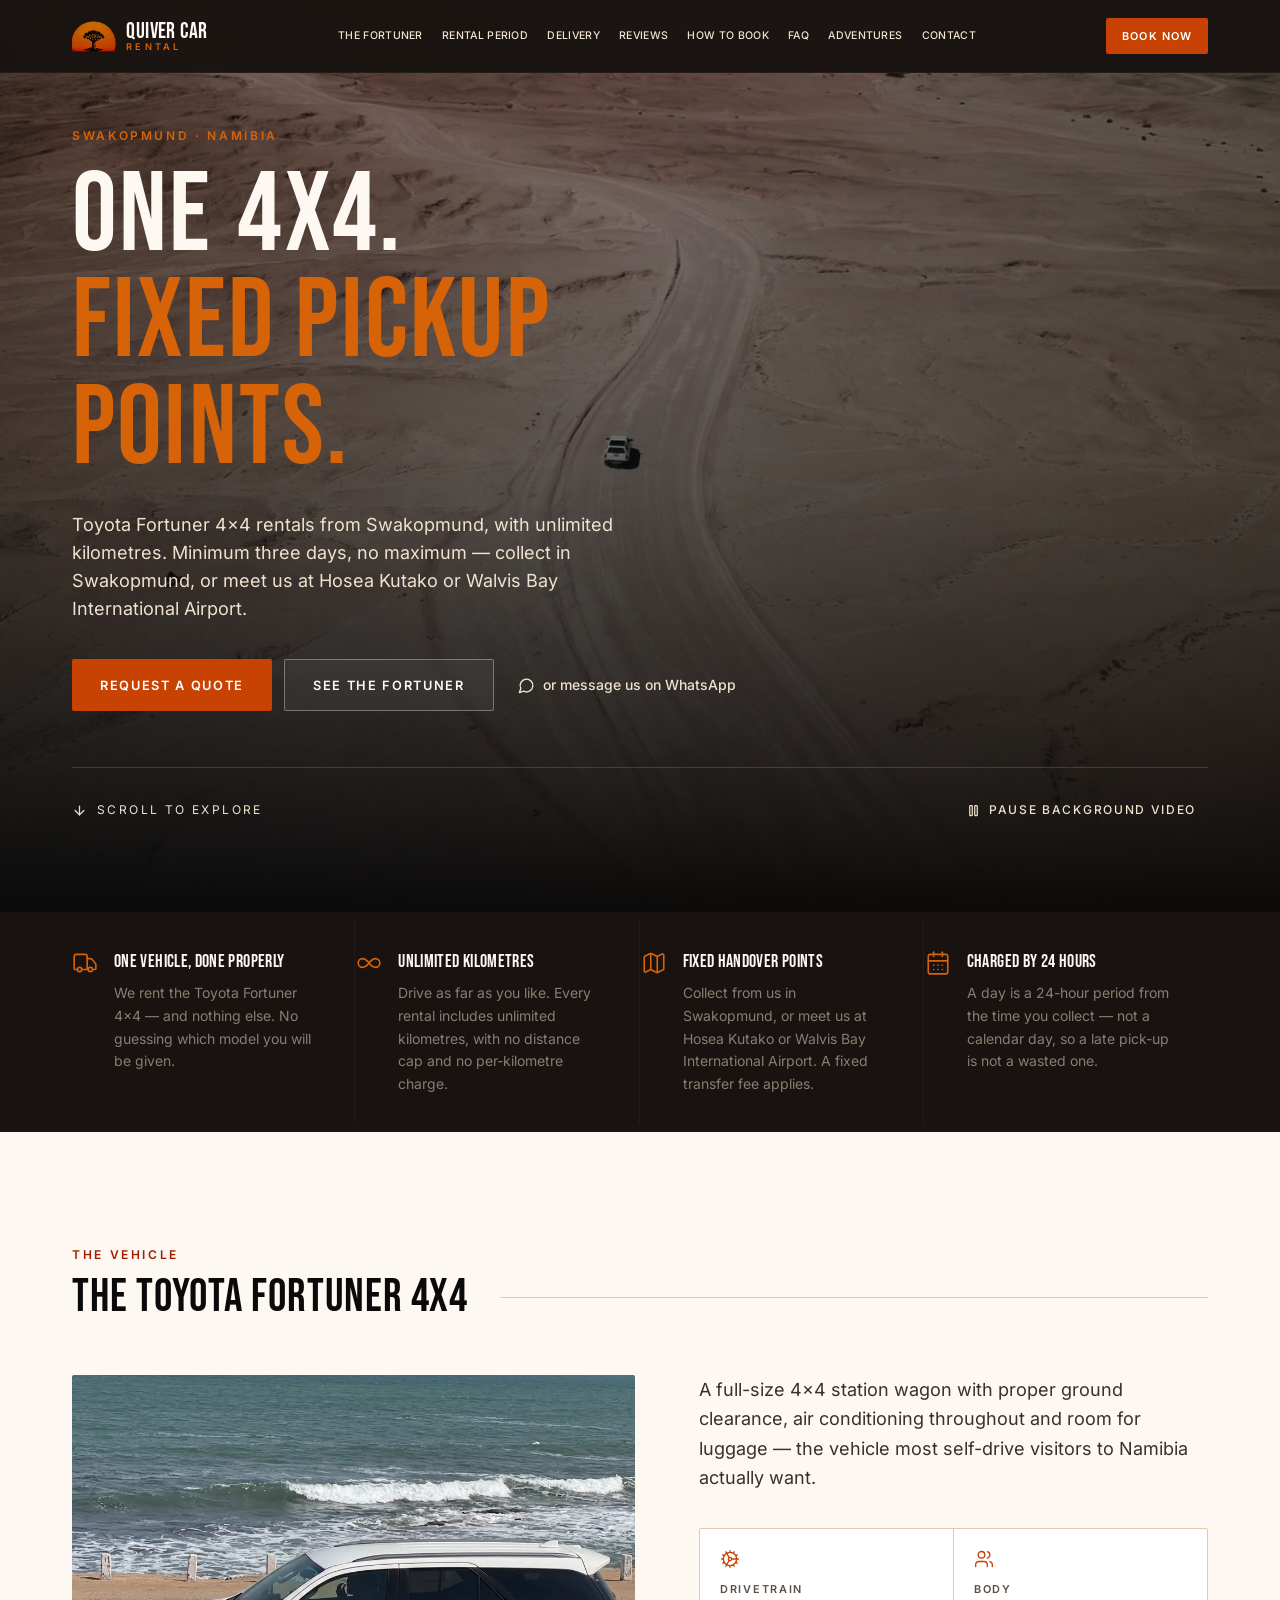
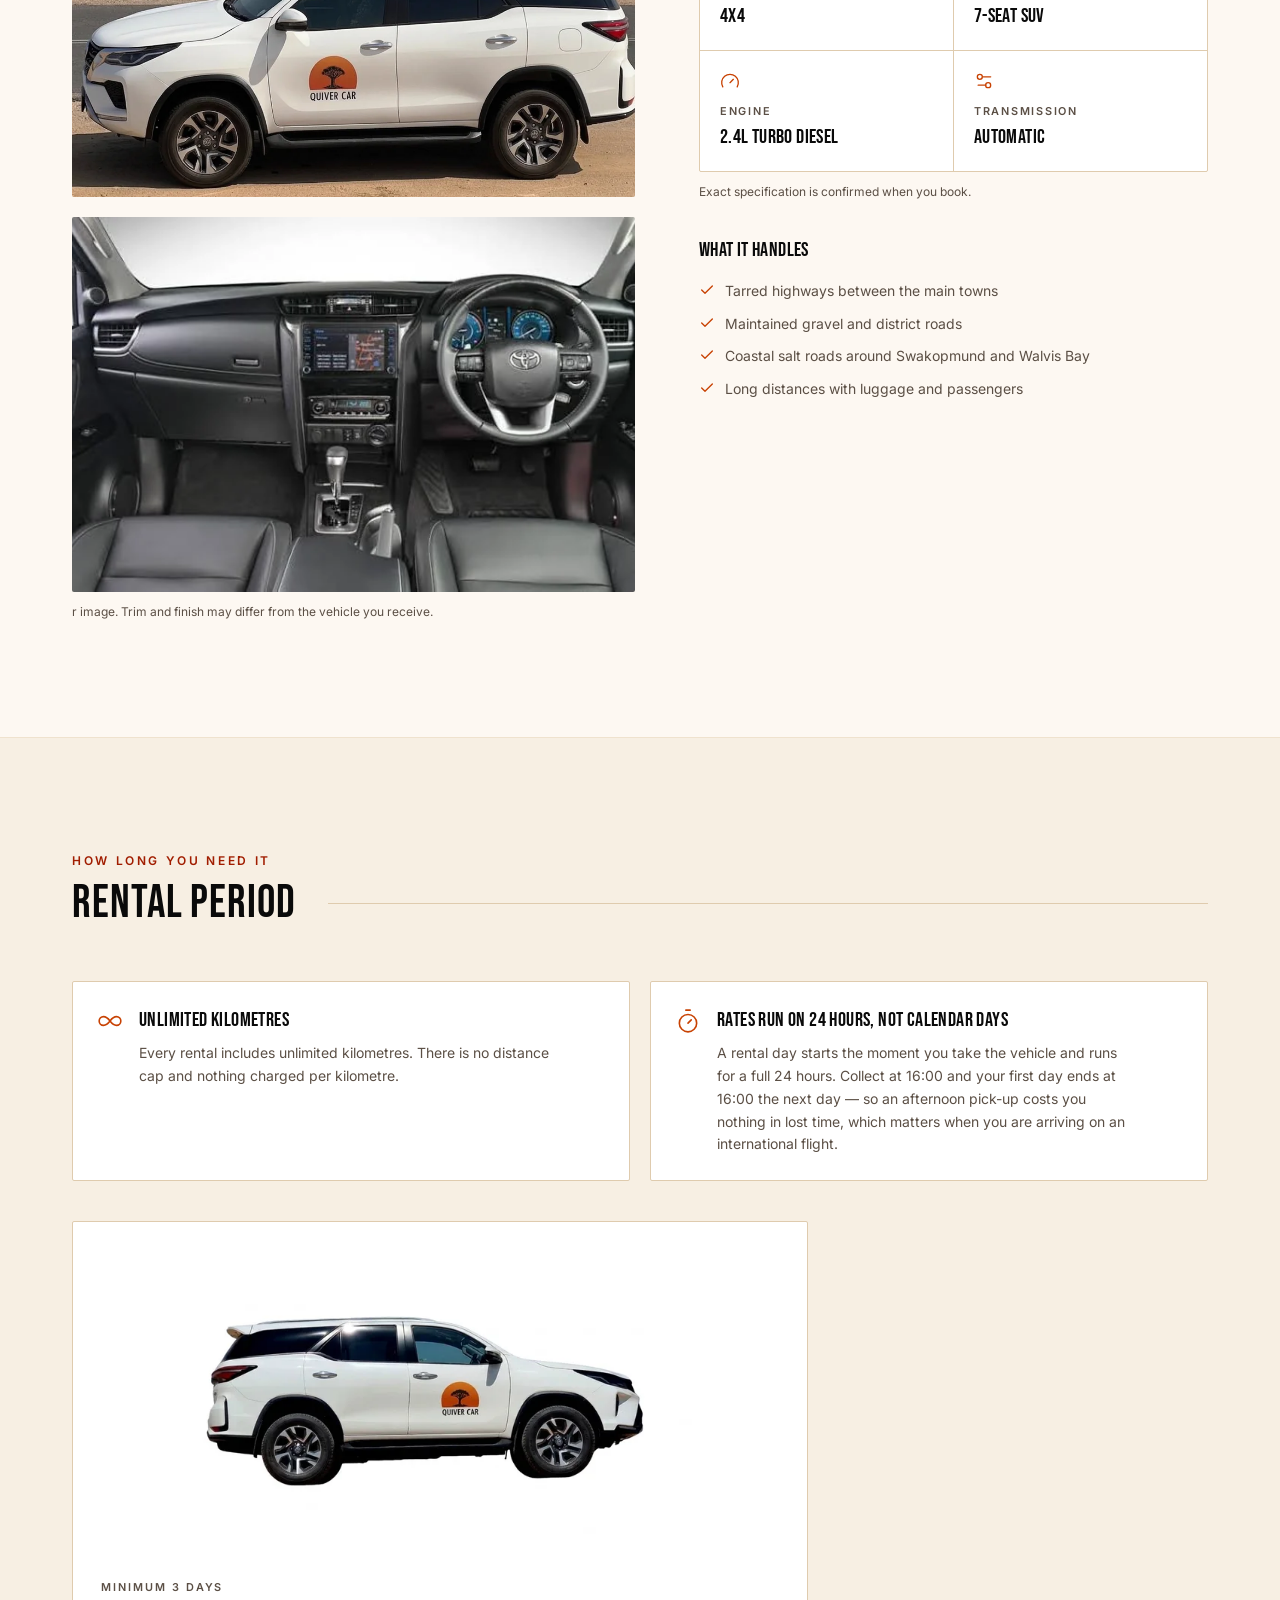
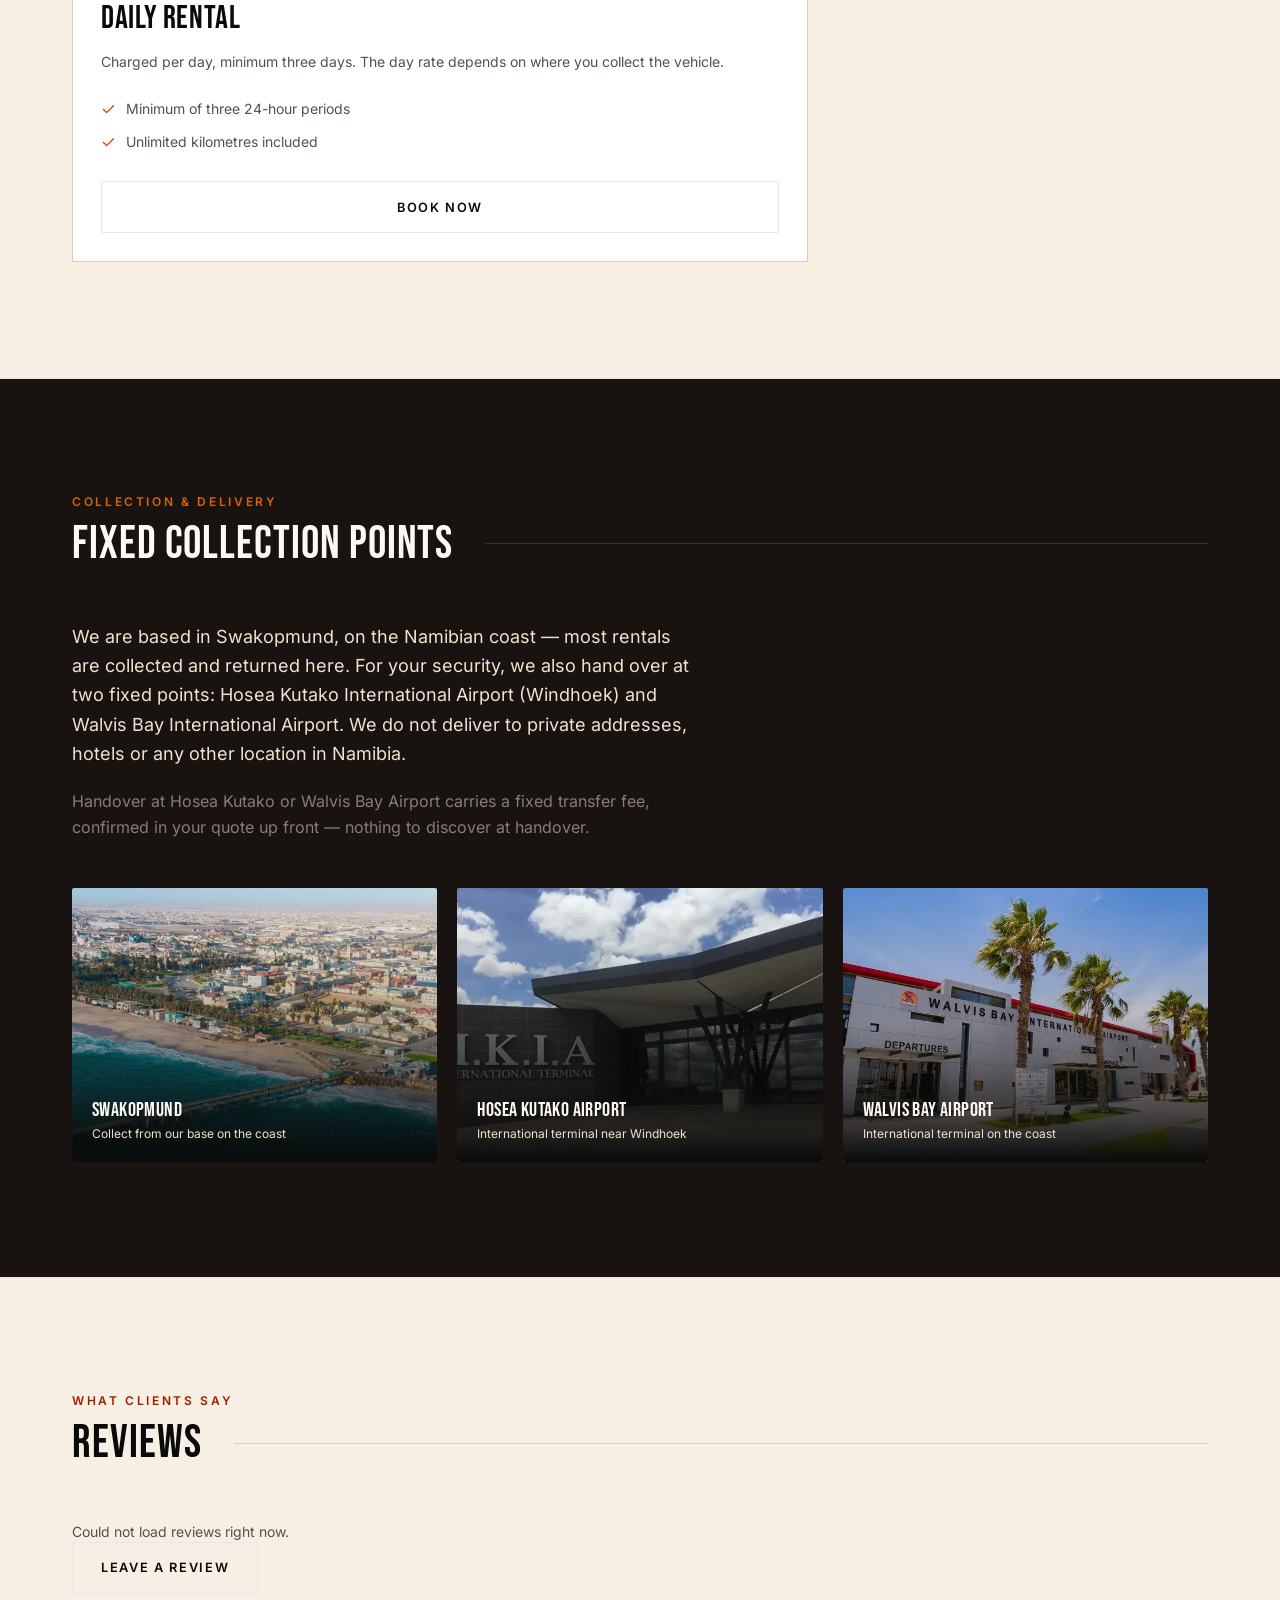
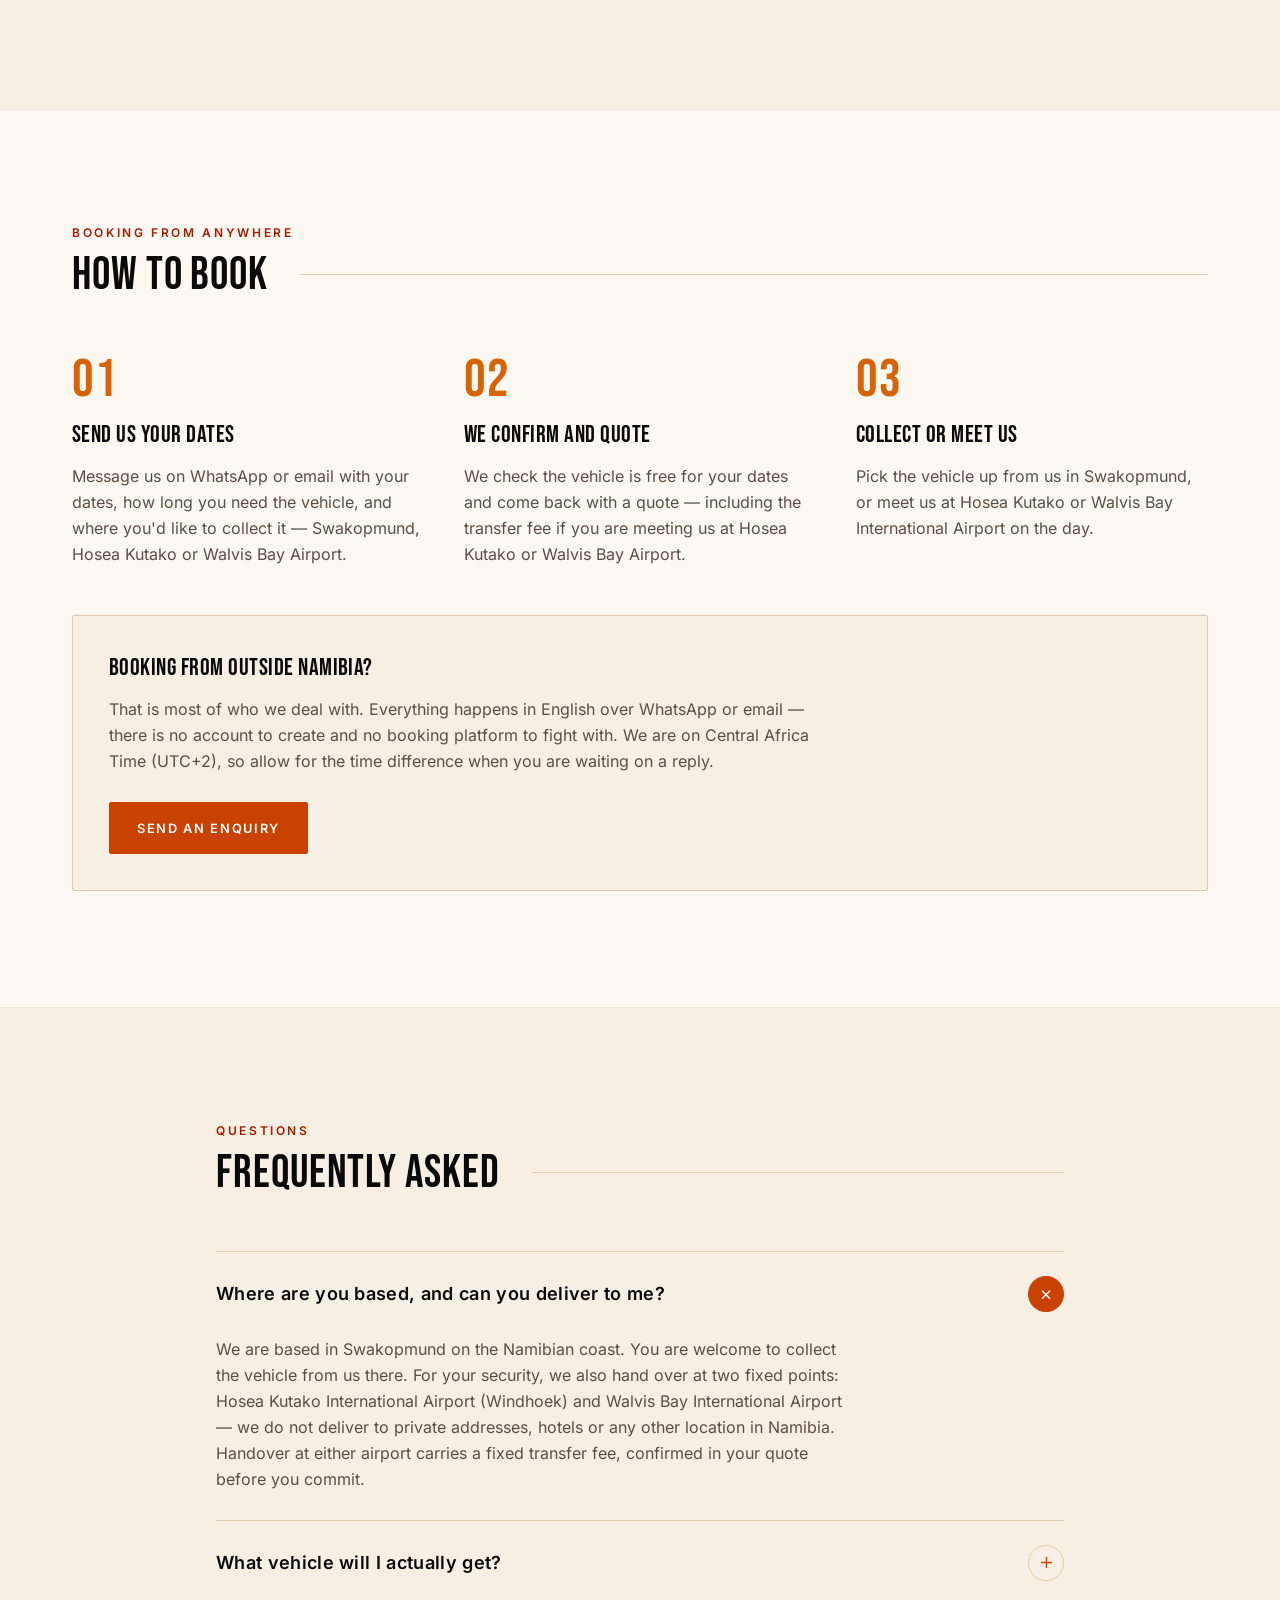
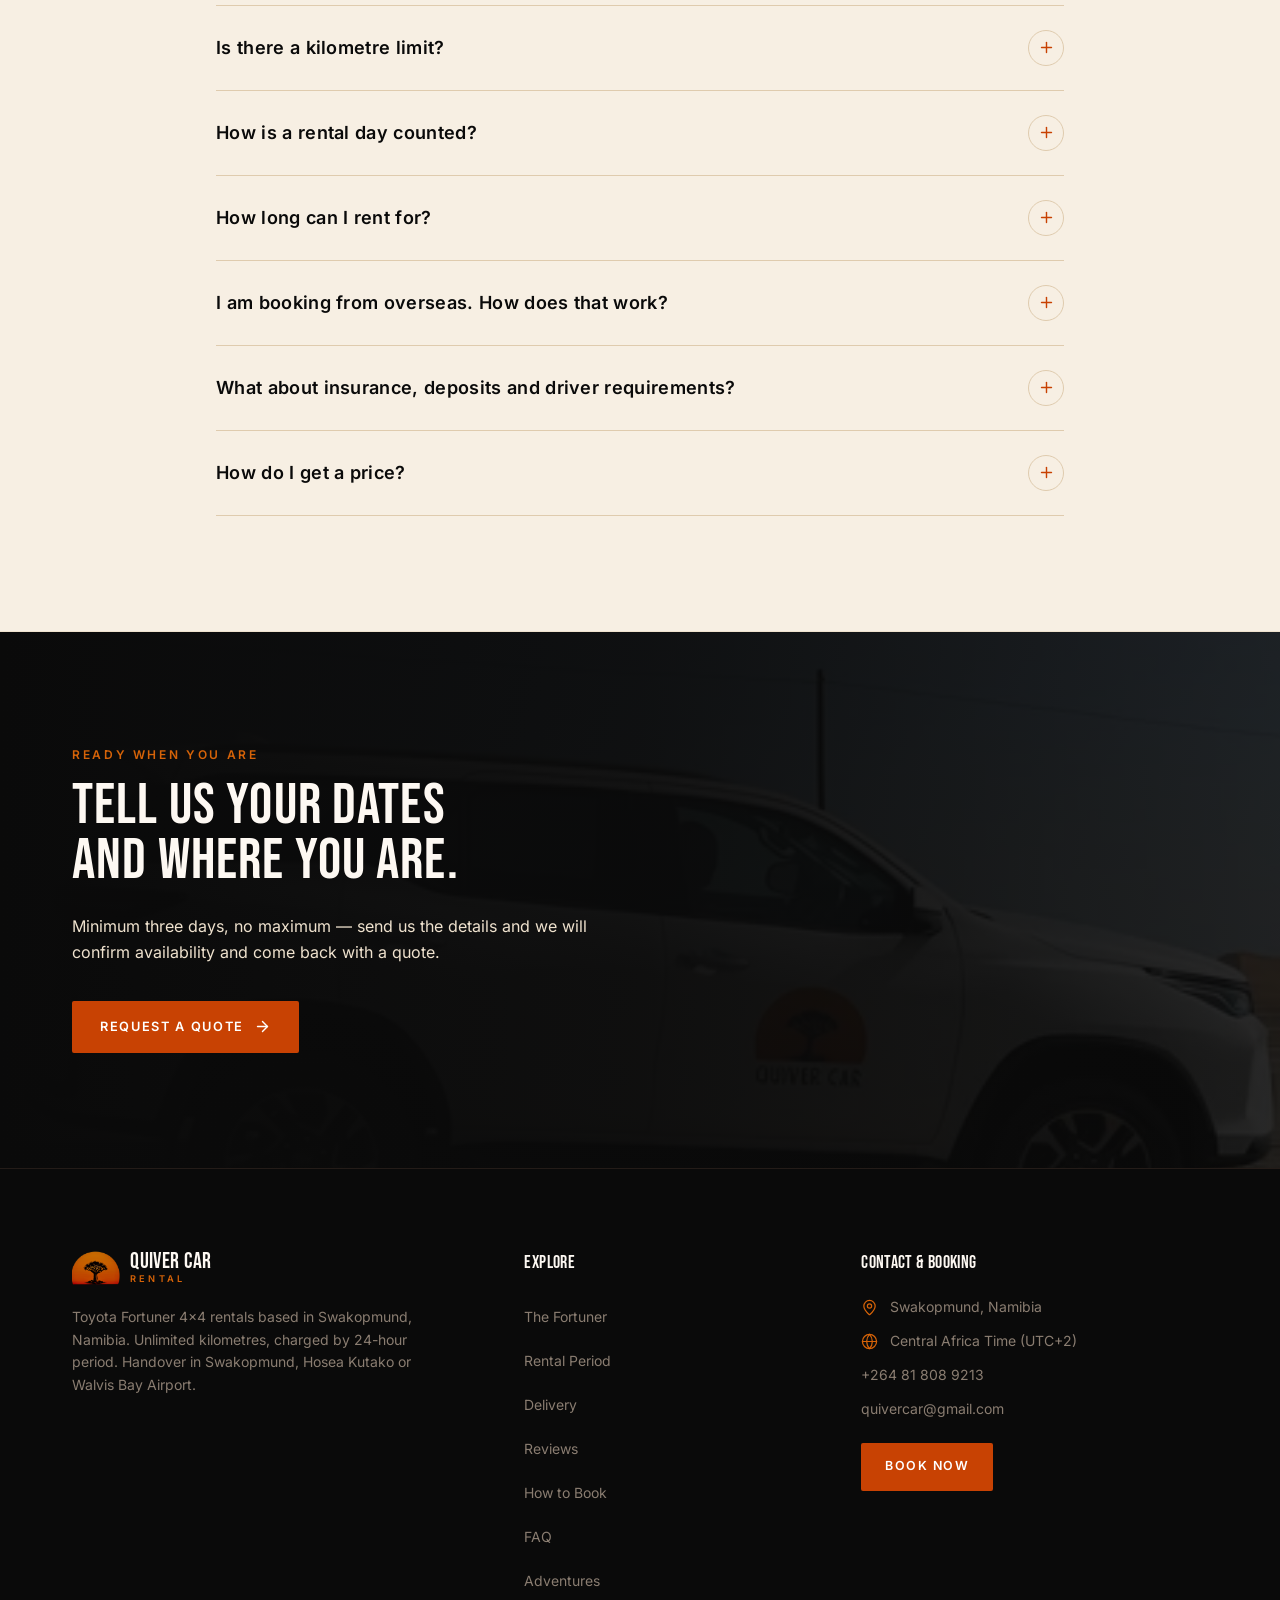
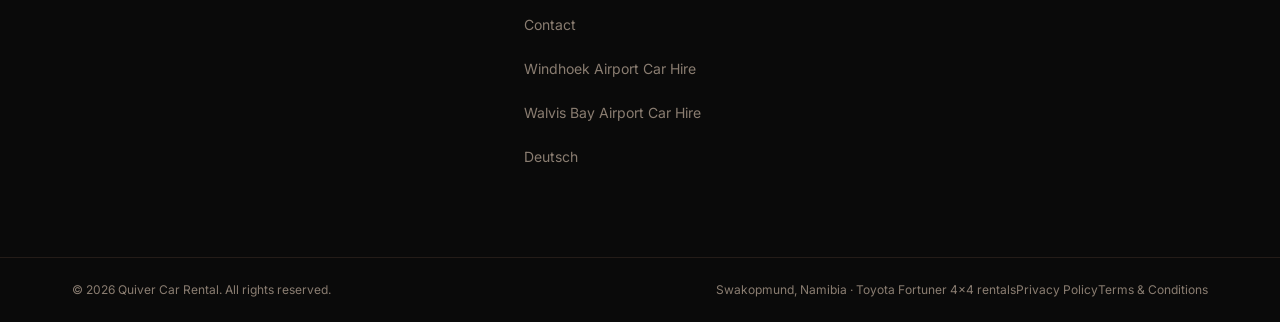
==== commit ea030ebc: "Add German page and Windhoek/Walvis Bay airport landing pages with hreflang, sitemap and footer link" ====
--- a/index.html
+++ b/index.html
@@ -1,4 +1,4 @@
-<!DOCTYPE html><html lang="en" class="__variable_52c171 __variable_41d65d"><head><meta charSet="utf-8"/><meta name="viewport" content="width=device-width, initial-scale=1"/><link rel="preload" as="image" href="img/mark.png"/><link rel="preload" as="image" href="img/coast.webp"/><link rel="stylesheet" href="_next/static/css/a8dc9301f26d5d79.css" data-precedence="next"/><link rel="preload" as="script" fetchPriority="low" href="_next/static/chunks/webpack-a5c66e363e1b3163.js"/><script src="_next/static/chunks/4bd1b696-927b5d87d2664d33.js" async=""></script><script src="_next/static/chunks/517-0dc8cfbf3fb47ff1.js" async=""></script><script src="_next/static/chunks/main-app-8395f600ef21adf1.js" async=""></script><script src="_next/static/chunks/970-c23693e94775e410.js" async=""></script><script src="_next/static/chunks/778-c5ab63cc339256c5.js" async=""></script><script src="_next/static/chunks/173-78d7983752b4e274.js" async=""></script><script src="_next/static/chunks/107-6d17d8aec960c8bc.js" async=""></script><script src="_next/static/chunks/app/layout-338c8507594116b7.js" async=""></script><script src="_next/static/chunks/app/page-344783a2441de7b4.js" async=""></script><meta name="theme-color" content="#181210"/><title>Quiver Car Rental — Toyota Fortuner 4x4 Hire in Namibia</title><meta name="description" content="Toyota Fortuner 4x4 rentals based in Swakopmund, Namibia. Unlimited kilometres, rates by 24-hour period. Collection in Swakopmund, or handover at Hosea Kutako or Walvis Bay International Airport. Book by WhatsApp or email."/><meta name="keywords" content="Fortuner rental Namibia,4x4 hire Swakopmund,car rental Namibia,monthly car hire Namibia,Namibia self drive"/><meta property="og:title" content="Quiver Car Rental — Toyota Fortuner 4x4 Hire in Namibia"/><meta property="og:description" content="Toyota Fortuner 4x4 rentals from Swakopmund. Unlimited kilometres, collected in Swakopmund or at Hosea Kutako / Walvis Bay Airport."/><meta property="og:site_name" content="Quiver Car Rental"/><meta property="og:locale" content="en_NA"/><meta property="og:image" content="https://quivercarrental.com/img/coast.webp"/><meta property="og:type" content="website"/><meta name="twitter:card" content="summary_large_image"/><meta name="twitter:title" content="Quiver Car Rental — Toyota Fortuner 4x4 Hire in Namibia"/><meta name="twitter:description" content="Toyota Fortuner 4x4 rentals from Swakopmund. Unlimited kilometres, collected in Swakopmund or at Hosea Kutako / Walvis Bay Airport."/><meta name="twitter:image" content="https://quivercarrental.com/img/coast.webp"/><script src="_next/static/chunks/polyfills-42372ed130431b0a.js" noModule=""></script></head><body class="min-h-dvh"><a href="index.html#main" class="sr-only focus:not-sr-only focus:fixed focus:left-4 focus:top-4 focus:z-[200] focus:rounded focus:bg-ink-950 focus:px-5 focus:py-3 focus:text-sm focus:font-semibold focus:text-sand-50">Skip to main content</a><header class="fixed inset-x-0 top-0 z-50 transition-colors duration-300 ease-out bg-gradient-to-b from-ink-950/70 to-transparent"><div class="container-q flex h-[72px] items-center justify-between gap-6"><a class="flex shrink-0 items-center gap-2.5" aria-label="Quiver Car Rental — home" href="index.html"><img alt="" width="44" height="34" decoding="async" data-nimg="1" class="h-[34px] w-auto" style="color:transparent" src="img/mark.png"/><span class="flex flex-col leading-none"><span class="whitespace-nowrap font-display text-[1.35rem] tracking-display text-sand-50">Quiver Car</span><span class="font-body text-[0.58rem] font-semibold uppercase tracking-[0.34em] text-sun-500">Rental</span></span></a><nav aria-label="Primary" class="hidden lg:block"><ul class="flex items-center gap-1"><li><a class="relative block whitespace-nowrap rounded px-2.5 py-2 text-[0.74rem] font-medium uppercase tracking-[0.08em] transition-colors duration-200 text-sand-200 hover:text-sand-50" href="index.html#vehicle">The Fortuner</a></li><li><a class="relative block whitespace-nowrap rounded px-2.5 py-2 text-[0.74rem] font-medium uppercase tracking-[0.08em] transition-colors duration-200 text-sand-200 hover:text-sand-50" href="index.html#rates">Rental Period</a></li><li><a class="relative block whitespace-nowrap rounded px-2.5 py-2 text-[0.74rem] font-medium uppercase tracking-[0.08em] transition-colors duration-200 text-sand-200 hover:text-sand-50" href="index.html#delivery">Delivery</a></li><li><a class="relative block whitespace-nowrap rounded px-2.5 py-2 text-[0.74rem] font-medium uppercase tracking-[0.08em] transition-colors duration-200 text-sand-200 hover:text-sand-50" href="index.html#reviews">Reviews</a></li><li><a class="relative block whitespace-nowrap rounded px-2.5 py-2 text-[0.74rem] font-medium uppercase tracking-[0.08em] transition-colors duration-200 text-sand-200 hover:text-sand-50" href="index.html#booking">How to Book</a></li><li><a class="relative block whitespace-nowrap rounded px-2.5 py-2 text-[0.74rem] font-medium uppercase tracking-[0.08em] transition-colors duration-200 text-sand-200 hover:text-sand-50" href="index.html#faq">FAQ</a></li><li><a class="relative block whitespace-nowrap rounded px-2.5 py-2 text-[0.74rem] font-medium uppercase tracking-[0.08em] transition-colors duration-200 text-sand-200 hover:text-sand-50" href="adventures.html">Adventures</a></li><li><a class="block py-3 text-sm uppercase tracking-[0.08em] text-sand-200 hover:text-sand-50" href="terms.html">Rental Terms</a></li><li><a class="relative block whitespace-nowrap rounded px-2.5 py-2 text-[0.74rem] font-medium uppercase tracking-[0.08em] transition-colors duration-200 text-sand-200 hover:text-sand-50" href="contact.html">Contact</a></li></ul></nav><div class="flex items-center gap-2"><a class="hidden whitespace-nowrap rounded-sm bg-sun-600 px-5 py-3 text-[0.75rem] font-semibold uppercase tracking-[0.1em] text-white transition-colors duration-200 hover:bg-sun-700 sm:inline-block" href="booking.html">Book Now</a><button type="button" aria-label="Open navigation menu" aria-expanded="false" class="grid h-12 w-12 place-items-center rounded-sm text-sand-50 transition-colors duration-200 hover:bg-white/10 lg:hidden"><svg xmlns="http://www.w3.org/2000/svg" width="24" height="24" viewBox="0 0 24 24" fill="none" stroke="currentColor" stroke-width="1.75" stroke-linecap="round" stroke-linejoin="round" class="lucide lucide-menu" aria-hidden="true"><line x1="4" x2="20" y1="12" y2="12"></line><line x1="4" x2="20" y1="6" y2="6"></line><line x1="4" x2="20" y1="18" y2="18"></line></svg></button></div></div></header><main id="main"><section class="relative isolate flex min-h-[100svh] items-end overflow-hidden bg-ink-950"><div class="absolute inset-0 -z-10 h-[115%] w-full"><video class="h-full w-full object-cover" autoPlay="" muted="" loop="" playsInline="" preload="metadata" poster="video/hero-poster.jpg" aria-label="Aerial footage of a white 4x4 travelling a gravel road across the Namibian desert, with the Atlantic on the horizon"><source src="video/hero-1080.mp4" media="(min-width: 768px)" type="video/mp4"/><source src="video/hero-720.mp4" type="video/mp4"/></video></div><div aria-hidden="true" class="absolute inset-0 -z-10 bg-gradient-to-t from-ink-950 via-ink-950/55 to-ink-950/35"></div><div aria-hidden="true" class="absolute inset-0 -z-10 bg-gradient-to-br from-sun-700/25 via-transparent to-sun-500/10 mix-blend-soft-light"></div><div class="container-q relative w-full pb-16 pt-32 sm:pb-20"><p class="eyebrow-on-dark mb-5" style="opacity:0;transform:translateY(12px)">Swakopmund · Namibia</p><h1 class="max-w-[16ch] text-[clamp(2.9rem,10vw,7rem)] text-sand-50"><span class="mr-[0.22em] inline-block" style="opacity:0;transform:translateY(55%)">One</span><span class="mr-[0.22em] inline-block" style="opacity:0;transform:translateY(55%)">4x4.</span><span class="inline-block text-sun-500" style="opacity:0;transform:translateY(55%)">Fixed Pickup Points.</span></h1><p class="mt-7 max-w-[52ch] text-base leading-relaxed text-sand-200 sm:text-lg" style="opacity:0;transform:translateY(16px)">Toyota Fortuner 4x4 rentals from Swakopmund, with unlimited kilometres. Minimum three days, no maximum — collect in Swakopmund, or meet us at Hosea Kutako or Walvis Bay International Airport.</p><div class="mt-9 flex flex-col gap-3 sm:flex-row sm:items-center" style="opacity:0;transform:translateY(16px)"><a class="inline-flex min-h-[52px] items-center justify-center gap-2.5 rounded-sm px-7 text-[0.8rem] font-semibold uppercase tracking-[0.13em] transition-all duration-200 ease-out bg-sun-600 text-white hover:bg-sun-700 hover:-translate-y-0.5 " href="contact.html">Request a Quote</a><a class="inline-flex min-h-[52px] items-center justify-center gap-2.5 rounded-sm px-7 text-[0.8rem] font-semibold uppercase tracking-[0.13em] transition-all duration-200 ease-out border border-sand-50/35 bg-sand-50/5 text-sand-50 backdrop-blur-sm hover:border-sand-50 hover:bg-sand-50/15 " href="index.html#vehicle">See the Fortuner</a></div><div class="mt-14 flex items-center justify-between border-t border-sand-50/15 pt-5"><span class="hidden items-center gap-2.5 text-xs uppercase tracking-[0.2em] text-sand-200 sm:flex"><svg xmlns="http://www.w3.org/2000/svg" width="15" height="15" viewBox="0 0 24 24" fill="none" stroke="currentColor" stroke-width="2" stroke-linecap="round" stroke-linejoin="round" class="lucide lucide-arrow-down" aria-hidden="true"><path d="M12 5v14"></path><path d="m19 12-7 7-7-7"></path></svg>Scroll to explore</span><button type="button" class="ml-auto inline-flex min-h-[44px] items-center gap-2 rounded-sm px-3 text-xs font-medium uppercase tracking-[0.14em] text-sand-200 transition-colors duration-200 hover:bg-white/10 hover:text-sand-50"><svg xmlns="http://www.w3.org/2000/svg" width="15" height="15" viewBox="0 0 24 24" fill="none" stroke="currentColor" stroke-width="2" stroke-linecap="round" stroke-linejoin="round" class="lucide lucide-pause" aria-hidden="true"><rect x="14" y="4" width="4" height="16" rx="1"></rect><rect x="6" y="4" width="4" height="16" rx="1"></rect></svg>Pause background video</button></div></div></section><section class="bg-ink-900" aria-label="Why rent with us"><div class="container-q grid gap-px py-2 sm:grid-cols-2 xl:grid-cols-4"><div class="flex gap-4 border-b border-ink-800 py-7 xl:border-b-0 xl:border-r xl:pr-8 xl:last:border-r-0" style="opacity:0;transform:translateY(22px)"><svg xmlns="http://www.w3.org/2000/svg" width="26" height="26" viewBox="0 0 24 24" fill="none" stroke="currentColor" stroke-width="1.5" stroke-linecap="round" stroke-linejoin="round" class="lucide lucide-truck mt-0.5 shrink-0 text-sun-500" aria-hidden="true"><path d="M14 18V6a2 2 0 0 0-2-2H4a2 2 0 0 0-2 2v11a1 1 0 0 0 1 1h2"></path><path d="M15 18H9"></path><path d="M19 18h2a1 1 0 0 0 1-1v-3.65a1 1 0 0 0-.22-.624l-3.48-4.35A1 1 0 0 0 17.52 8H14"></path><circle cx="17" cy="18" r="2"></circle><circle cx="7" cy="18" r="2"></circle></svg><div><h2 class="font-display text-lg tracking-display text-sand-50">One Vehicle, Done Properly</h2><p class="mt-1.5 text-sm leading-relaxed text-ink-400">We rent the Toyota Fortuner 4x4 — and nothing else. No guessing which model you will be given.</p></div></div><div class="flex gap-4 border-b border-ink-800 py-7 xl:border-b-0 xl:border-r xl:pr-8 xl:last:border-r-0" style="opacity:0;transform:translateY(22px)"><svg xmlns="http://www.w3.org/2000/svg" width="26" height="26" viewBox="0 0 24 24" fill="none" stroke="currentColor" stroke-width="1.5" stroke-linecap="round" stroke-linejoin="round" class="lucide lucide-infinity mt-0.5 shrink-0 text-sun-500" aria-hidden="true"><path d="M12 12c-2-2.67-4-4-6-4a4 4 0 1 0 0 8c2 0 4-1.33 6-4Zm0 0c2 2.67 4 4 6 4a4 4 0 0 0 0-8c-2 0-4 1.33-6 4Z"></path></svg><div><h2 class="font-display text-lg tracking-display text-sand-50">Unlimited Kilometres</h2><p class="mt-1.5 text-sm leading-relaxed text-ink-400">Drive as far as you like. Every rental includes unlimited kilometres, with no distance cap and no per-kilometre charge.</p></div></div><div class="flex gap-4 border-b border-ink-800 py-7 xl:border-b-0 xl:border-r xl:pr-8 xl:last:border-r-0" style="opacity:0;transform:translateY(22px)"><svg xmlns="http://www.w3.org/2000/svg" width="26" height="26" viewBox="0 0 24 24" fill="none" stroke="currentColor" stroke-width="1.5" stroke-linecap="round" stroke-linejoin="round" class="lucide lucide-map mt-0.5 shrink-0 text-sun-500" aria-hidden="true"><path d="M14.106 5.553a2 2 0 0 0 1.788 0l3.659-1.83A1 1 0 0 1 21 4.619v12.764a1 1 0 0 1-.553.894l-4.553 2.277a2 2 0 0 1-1.788 0l-4.212-2.106a2 2 0 0 0-1.788 0l-3.659 1.83A1 1 0 0 1 3 19.381V6.618a1 1 0 0 1 .553-.894l4.553-2.277a2 2 0 0 1 1.788 0z"></path><path d="M15 5.764v15"></path><path d="M9 3.236v15"></path></svg><div><h2 class="font-display text-lg tracking-display text-sand-50">Fixed Handover Points</h2><p class="mt-1.5 text-sm leading-relaxed text-ink-400">Collect from us in Swakopmund, or meet us at Hosea Kutako or Walvis Bay International Airport. A fixed transfer fee applies.</p></div></div><div class="flex gap-4 border-b border-ink-800 py-7 xl:border-b-0 xl:border-r xl:pr-8 xl:last:border-r-0" style="opacity:0;transform:translateY(22px)"><svg xmlns="http://www.w3.org/2000/svg" width="26" height="26" viewBox="0 0 24 24" fill="none" stroke="currentColor" stroke-width="1.5" stroke-linecap="round" stroke-linejoin="round" class="lucide lucide-calendar-days mt-0.5 shrink-0 text-sun-500" aria-hidden="true"><path d="M8 2v4"></path><path d="M16 2v4"></path><rect width="18" height="18" x="3" y="4" rx="2"></rect><path d="M3 10h18"></path><path d="M8 14h.01"></path><path d="M12 14h.01"></path><path d="M16 14h.01"></path><path d="M8 18h.01"></path><path d="M12 18h.01"></path><path d="M16 18h.01"></path></svg><div><h2 class="font-display text-lg tracking-display text-sand-50">Charged by 24 Hours</h2><p class="mt-1.5 text-sm leading-relaxed text-ink-400">A day is a 24-hour period from the time you collect — not a calendar day, so a late pick-up is not a wasted one.</p></div></div></div></section><section id="vehicle" class="section-y" aria-labelledby="vehicle-heading"><div class="container-q"><div class="mb-10 sm:mb-14" style="opacity:0;transform:translateY(22px)"><p class="eyebrow mb-3">The vehicle</p><div class="flex items-center gap-5 sm:gap-8"><h2 class="shrink-0 text-[clamp(1.75rem,4.5vw,2.9rem)] text-ink-950">The Toyota Fortuner 4x4</h2><span class="rule-trail" aria-hidden="true"></span></div></div><h2 id="vehicle-heading" class="sr-only">The Toyota Fortuner 4x4</h2><div class="grid gap-10 lg:grid-cols-[1.05fr_0.95fr] lg:gap-16"><div class="space-y-5"><div class="relative aspect-[4/3] overflow-hidden rounded-sm" style="opacity:0;transform:translateY(22px)"><img alt="The Quiver Car Rental Toyota Fortuner parked on the sand beside the Atlantic surf" decoding="async" data-nimg="fill" class="object-cover" style="position:absolute;height:100%;width:100%;left:0;top:0;right:0;bottom:0;color:transparent" src="img/coast.webp"/></div><div style="opacity:0;transform:translateY(22px)"><figure><div class="relative aspect-[3/2] overflow-hidden rounded-sm bg-sand-100"><img alt="The cabin of a Toyota Fortuner, showing the dashboard, touchscreen and right-hand-drive steering wheel" loading="lazy" decoding="async" data-nimg="fill" class="object-cover" style="position:absolute;height:100%;width:100%;left:0;top:0;right:0;bottom:0;color:transparent" src="img/interior.webp"/></div><figcaption class="mt-2.5 text-xs leading-relaxed text-ink-600">r image. Trim and finish may differ from the vehicle you receive.</figcaption></figure></div></div><div><div style="opacity:0;transform:translateY(22px)"><p class="max-w-[54ch] text-lg leading-relaxed text-ink-700">A full-size 4x4 station wagon with proper ground clearance, air conditioning throughout and room for luggage — the vehicle most self-drive visitors to Namibia actually want.</p></div><div style="opacity:0;transform:translateY(22px)"><dl class="mt-9 grid grid-cols-2 gap-px overflow-hidden rounded-sm border border-sand-300 bg-sand-300"><div class="bg-white p-5"><svg xmlns="http://www.w3.org/2000/svg" width="20" height="20" viewBox="0 0 24 24" fill="none" stroke="currentColor" stroke-width="1.6" stroke-linecap="round" stroke-linejoin="round" class="lucide lucide-cog text-sun-600" aria-hidden="true"><path d="M12 20a8 8 0 1 0 0-16 8 8 0 0 0 0 16Z"></path><path d="M12 14a2 2 0 1 0 0-4 2 2 0 0 0 0 4Z"></path><path d="M12 2v2"></path><path d="M12 22v-2"></path><path d="m17 20.66-1-1.73"></path><path d="M11 10.27 7 3.34"></path><path d="m20.66 17-1.73-1"></path><path d="m3.34 7 1.73 1"></path><path d="M14 12h8"></path><path d="M2 12h2"></path><path d="m20.66 7-1.73 1"></path><path d="m3.34 17 1.73-1"></path><path d="m17 3.34-1 1.73"></path><path d="m11 13.73-4 6.93"></path></svg><dt class="mt-3 text-[0.68rem] font-semibold uppercase tracking-[0.16em] text-ink-600">Drivetrain</dt><dd class="mt-1 font-display text-xl tracking-display text-ink-950">4x4</dd></div><div class="bg-white p-5"><svg xmlns="http://www.w3.org/2000/svg" width="20" height="20" viewBox="0 0 24 24" fill="none" stroke="currentColor" stroke-width="1.6" stroke-linecap="round" stroke-linejoin="round" class="lucide lucide-users text-sun-600" aria-hidden="true"><path d="M16 21v-2a4 4 0 0 0-4-4H6a4 4 0 0 0-4 4v2"></path><circle cx="9" cy="7" r="4"></circle><path d="M22 21v-2a4 4 0 0 0-3-3.87"></path><path d="M16 3.13a4 4 0 0 1 0 7.75"></path></svg><dt class="mt-3 text-[0.68rem] font-semibold uppercase tracking-[0.16em] text-ink-600">Body</dt><dd class="mt-1 font-display text-xl tracking-display text-ink-950">7-seat SUV</dd></div><div class="bg-white p-5"><svg xmlns="http://www.w3.org/2000/svg" width="20" height="20" viewBox="0 0 24 24" fill="none" stroke="currentColor" stroke-width="1.6" stroke-linecap="round" stroke-linejoin="round" class="lucide lucide-gauge text-sun-600" aria-hidden="true"><path d="m12 14 4-4"></path><path d="M3.34 19a10 10 0 1 1 17.32 0"></path></svg><dt class="mt-3 text-[0.68rem] font-semibold uppercase tracking-[0.16em] text-ink-600">Engine</dt><dd class="mt-1 font-display text-xl tracking-display text-ink-950">2.4L Turbo Diesel</dd></div><div class="bg-white p-5"><svg xmlns="http://www.w3.org/2000/svg" width="20" height="20" viewBox="0 0 24 24" fill="none" stroke="currentColor" stroke-width="1.6" stroke-linecap="round" stroke-linejoin="round" class="lucide lucide-settings2 text-sun-600" aria-hidden="true"><path d="M20 7h-9"></path><path d="M14 17H5"></path><circle cx="17" cy="17" r="3"></circle><circle cx="7" cy="7" r="3"></circle></svg><dt class="mt-3 text-[0.68rem] font-semibold uppercase tracking-[0.16em] text-ink-600">Transmission</dt><dd class="mt-1 font-display text-xl tracking-display text-ink-950">Automatic</dd></div></dl><p class="mt-3 text-xs text-ink-600">Exact specification is confirmed when you book.</p></div><div style="opacity:0;transform:translateY(22px)"><h3 class="mt-9 font-display text-xl tracking-display text-ink-950">What it handles</h3><ul class="mt-4 space-y-2.5"><li class="flex gap-2.5 text-sm leading-relaxed text-ink-600"><svg xmlns="http://www.w3.org/2000/svg" width="16" height="16" viewBox="0 0 24 24" fill="none" stroke="currentColor" stroke-width="2" stroke-linecap="round" stroke-linejoin="round" class="lucide lucide-check mt-0.5 shrink-0 text-sun-600" aria-hidden="true"><path d="M20 6 9 17l-5-5"></path></svg>Tarred highways between the main towns</li><li class="flex gap-2.5 text-sm leading-relaxed text-ink-600"><svg xmlns="http://www.w3.org/2000/svg" width="16" height="16" viewBox="0 0 24 24" fill="none" stroke="currentColor" stroke-width="2" stroke-linecap="round" stroke-linejoin="round" class="lucide lucide-check mt-0.5 shrink-0 text-sun-600" aria-hidden="true"><path d="M20 6 9 17l-5-5"></path></svg>Maintained gravel and district roads</li><li class="flex gap-2.5 text-sm leading-relaxed text-ink-600"><svg xmlns="http://www.w3.org/2000/svg" width="16" height="16" viewBox="0 0 24 24" fill="none" stroke="currentColor" stroke-width="2" stroke-linecap="round" stroke-linejoin="round" class="lucide lucide-check mt-0.5 shrink-0 text-sun-600" aria-hidden="true"><path d="M20 6 9 17l-5-5"></path></svg>Coastal salt roads around Swakopmund and Walvis Bay</li><li class="flex gap-2.5 text-sm leading-relaxed text-ink-600"><svg xmlns="http://www.w3.org/2000/svg" width="16" height="16" viewBox="0 0 24 24" fill="none" stroke="currentColor" stroke-width="2" stroke-linecap="round" stroke-linejoin="round" class="lucide lucide-check mt-0.5 shrink-0 text-sun-600" aria-hidden="true"><path d="M20 6 9 17l-5-5"></path></svg>Long distances with luggage and passengers</li></ul></div></div></div></div></section><section id="rates" class="border-y border-sand-200 bg-sand-100 section-y" aria-labelledby="rates-heading"><div class="container-q"><div class="mb-10 sm:mb-14" style="opacity:0;transform:translateY(22px)"><p class="eyebrow mb-3">How long you need it</p><div class="flex items-center gap-5 sm:gap-8"><h2 class="shrink-0 text-[clamp(1.75rem,4.5vw,2.9rem)] text-ink-950">Rental Period</h2><span class="rule-trail" aria-hidden="true"></span></div></div><h2 id="rates-heading" class="sr-only">Rental period</h2><div class="mb-10 grid gap-5 sm:grid-cols-2"><div class="flex gap-4 rounded-sm border border-sand-300 bg-white p-6" style="opacity:0;transform:translateY(22px)"><svg xmlns="http://www.w3.org/2000/svg" width="26" height="26" viewBox="0 0 24 24" fill="none" stroke="currentColor" stroke-width="1.5" stroke-linecap="round" stroke-linejoin="round" class="lucide lucide-infinity mt-0.5 shrink-0 text-sun-600" aria-hidden="true"><path d="M12 12c-2-2.67-4-4-6-4a4 4 0 1 0 0 8c2 0 4-1.33 6-4Zm0 0c2 2.67 4 4 6 4a4 4 0 0 0 0-8c-2 0-4 1.33-6 4Z"></path></svg><div><h3 class="font-display text-xl tracking-display text-ink-950">Unlimited Kilometres</h3><p class="mt-2 max-w-[46ch] text-sm leading-relaxed text-ink-600">Every rental includes unlimited kilometres. There is no distance cap and nothing charged per kilometre.</p></div></div><div class="flex gap-4 rounded-sm border border-sand-300 bg-white p-6" style="opacity:0;transform:translateY(22px)"><svg xmlns="http://www.w3.org/2000/svg" width="26" height="26" viewBox="0 0 24 24" fill="none" stroke="currentColor" stroke-width="1.5" stroke-linecap="round" stroke-linejoin="round" class="lucide lucide-timer mt-0.5 shrink-0 text-sun-600" aria-hidden="true"><line x1="10" x2="14" y1="2" y2="2"></line><line x1="12" x2="15" y1="14" y2="11"></line><circle cx="12" cy="14" r="8"></circle></svg><div><h3 class="font-display text-xl tracking-display text-ink-950">Rates run on 24 hours, not calendar days</h3><p class="mt-2 max-w-[46ch] text-sm leading-relaxed text-ink-600">A rental day starts the moment you take the vehicle and runs for a full 24 hours. Collect at 16:00 and your first day ends at 16:00 the next day — so an afternoon pick-up costs you nothing in lost time, which matters when you are arriving on an international flight.</p></div></div></div><div class="max-w-[46rem]"><div class="flex h-full flex-col rounded-sm border p-7 border-sand-300 bg-white" style="opacity:0;transform:translateY(22px)"><div class="-mx-7 -mt-7 mb-4"><img class="block w-full h-auto rounded-t-sm" src="img/fortuner-pricing.webp" alt="Toyota Fortuner 4x4 available for daily rental" loading="lazy"/></div><p class="text-[0.68rem] font-semibold uppercase tracking-[0.18em] text-ink-600">Minimum 3 days</p><h3 class="mt-2 font-display text-[2rem] leading-none tracking-display text-ink-950">Daily Rental</h3><p class="mt-4 text-sm leading-relaxed text-ink-600">Charged per day, minimum three days. The day rate depends on where you collect the vehicle.</p><ul class="mt-6 space-y-2.5"><li class="flex gap-2.5 text-sm leading-relaxed text-ink-600"><svg xmlns="http://www.w3.org/2000/svg" width="15" height="15" viewBox="0 0 24 24" fill="none" stroke="currentColor" stroke-width="2" stroke-linecap="round" stroke-linejoin="round" class="lucide lucide-check mt-1 shrink-0 text-sun-600" aria-hidden="true"><path d="M20 6 9 17l-5-5"></path></svg>Minimum of three 24-hour periods</li><li class="flex gap-2.5 text-sm leading-relaxed text-ink-600"><svg xmlns="http://www.w3.org/2000/svg" width="15" height="15" viewBox="0 0 24 24" fill="none" stroke="currentColor" stroke-width="2" stroke-linecap="round" stroke-linejoin="round" class="lucide lucide-check mt-1 shrink-0 text-sun-600" aria-hidden="true"><path d="M20 6 9 17l-5-5"></path></svg>Unlimited kilometres included</li></ul><div class="mt-auto pt-7"><a class="inline-flex min-h-[52px] items-center justify-center gap-2.5 rounded-sm px-7 text-[0.8rem] font-semibold uppercase tracking-[0.13em] transition-all duration-200 ease-out border border-ink-300/60 bg-transparent text-ink-950 hover:border-sun-600 hover:text-sun-700 w-full" href="booking.html">Book Now</a></div></div></div></div></section><section id="delivery" class="bg-ink-900 section-y" aria-labelledby="delivery-heading"><div class="container-q"><div class="mb-10 sm:mb-14" style="opacity:0;transform:translateY(22px)"><p class="eyebrow-on-dark mb-3">Collection &amp; delivery</p><div class="flex items-center gap-5 sm:gap-8"><h2 class="shrink-0 text-[clamp(1.75rem,4.5vw,2.9rem)] text-sand-50">Fixed Collection Points</h2><span class="rule-trail-dark" aria-hidden="true"></span></div></div><h2 id="delivery-heading" class="sr-only">Collection and delivery</h2><div class="max-w-[62ch]" style="opacity:0;transform:translateY(22px)"><p class="text-lg leading-relaxed text-sand-200">We are based in Swakopmund, on the Namibian coast — most rentals are collected and returned here. For your security, we also hand over at two fixed points: Hosea Kutako International Airport (Windhoek) and Walvis Bay International Airport. We do not deliver to private addresses, hotels or any other location in Namibia.</p><p class="mt-5 leading-relaxed text-ink-400">Handover at Hosea Kutako or Walvis Bay Airport carries a fixed transfer fee, confirmed in your quote up front — nothing to discover at handover.</p></div><div class="mt-12 grid gap-5 sm:grid-cols-2 lg:grid-cols-3"><div style="opacity:0;transform:translateY(22px)"><figure class="group relative aspect-[4/3] overflow-hidden rounded-sm"><img alt="Aerial view of Swakopmund&#39;s coastline and jetty on the Namibian coast" loading="lazy" decoding="async" data-nimg="fill" class="object-cover transition-transform duration-700 ease-out group-hover:scale-[1.04]" style="position:absolute;height:100%;width:100%;left:0;top:0;right:0;bottom:0;color:transparent" src="img/delivery-swakopmund.webp"/><div aria-hidden="true" class="absolute inset-0 bg-gradient-to-t from-ink-950 via-ink-950/25 to-transparent"></div><figcaption class="absolute inset-x-0 bottom-0 p-5"><p class="font-display text-xl tracking-display text-sand-50">Swakopmund</p><p class="mt-0.5 text-xs text-sand-200">Collect from our base on the coast</p></figcaption></figure></div><div style="opacity:0;transform:translateY(22px)"><figure class="group relative aspect-[4/3] overflow-hidden rounded-sm"><img alt="Hosea Kutako International Airport terminal building near Windhoek" loading="lazy" decoding="async" data-nimg="fill" class="object-cover transition-transform duration-700 ease-out group-hover:scale-[1.04]" style="position:absolute;height:100%;width:100%;left:0;top:0;right:0;bottom:0;color:transparent" src="img/delivery-hosea-kutako.webp"/><div aria-hidden="true" class="absolute inset-0 bg-gradient-to-t from-ink-950 via-ink-950/25 to-transparent"></div><figcaption class="absolute inset-x-0 bottom-0 p-5"><p class="font-display text-xl tracking-display text-sand-50">Hosea Kutako Airport</p><p class="mt-0.5 text-xs text-sand-200">International terminal near Windhoek</p></figcaption></figure></div><div style="opacity:0;transform:translateY(22px)"><figure class="group relative aspect-[4/3] overflow-hidden rounded-sm"><img alt="Walvis Bay International Airport terminal building" loading="lazy" decoding="async" data-nimg="fill" class="object-cover transition-transform duration-700 ease-out group-hover:scale-[1.04]" style="position:absolute;height:100%;width:100%;left:0;top:0;right:0;bottom:0;color:transparent" src="img/delivery-walvis-bay.webp"/><div aria-hidden="true" class="absolute inset-0 bg-gradient-to-t from-ink-950 via-ink-950/25 to-transparent"></div><figcaption class="absolute inset-x-0 bottom-0 p-5"><p class="font-display text-xl tracking-display text-sand-50">Walvis Bay Airport</p><p class="mt-0.5 text-xs text-sand-200">International terminal on the coast</p></figcaption></figure></div></div></div></section><section id="booking" class="section-y" aria-labelledby="booking-heading"><div class="container-q"><div class="mb-10 sm:mb-14" style="opacity:0;transform:translateY(22px)"><p class="eyebrow mb-3">Booking from anywhere</p><div class="flex items-center gap-5 sm:gap-8"><h2 class="shrink-0 text-[clamp(1.75rem,4.5vw,2.9rem)] text-ink-950">How to Book</h2><span class="rule-trail" aria-hidden="true"></span></div></div><h2 id="booking-heading" class="sr-only">How to book</h2><div class="grid gap-8 lg:grid-cols-3 lg:gap-10"><div class="relative" style="opacity:0;transform:translateY(22px)"><span class="font-display text-[3.4rem] leading-none tracking-display text-sun-500">01</span><h3 class="mt-3 font-display text-2xl tracking-display text-ink-950">Send us your dates</h3><p class="mt-3 max-w-[46ch] leading-relaxed text-ink-600">Message us on WhatsApp or email with your dates, how long you need the vehicle, and where you'd like to collect it — Swakopmund, Hosea Kutako or Walvis Bay Airport.</p></div><div class="relative" style="opacity:0;transform:translateY(22px)"><span class="font-display text-[3.4rem] leading-none tracking-display text-sun-500">02</span><h3 class="mt-3 font-display text-2xl tracking-display text-ink-950">We confirm and quote</h3><p class="mt-3 max-w-[46ch] leading-relaxed text-ink-600">We check the vehicle is free for your dates and come back with a quote — including the transfer fee if you are meeting us at Hosea Kutako or Walvis Bay Airport.</p></div><div class="relative" style="opacity:0;transform:translateY(22px)"><span class="font-display text-[3.4rem] leading-none tracking-display text-sun-500">03</span><h3 class="mt-3 font-display text-2xl tracking-display text-ink-950">Collect or meet us</h3><p class="mt-3 max-w-[46ch] leading-relaxed text-ink-600">Pick the vehicle up from us in Swakopmund, or meet us at Hosea Kutako or Walvis Bay International Airport on the day.</p></div></div><div class="mt-12 rounded-sm border border-sand-300 bg-sand-100 p-7 sm:p-9" style="opacity:0;transform:translateY(22px)"><h3 class="font-display text-2xl tracking-display text-ink-950">Booking from outside Namibia?</h3><p class="mt-3 max-w-[70ch] leading-relaxed text-ink-600">That is most of who we deal with. Everything happens in English over WhatsApp or email — there is no account to create and no booking platform to fight with. We are on <!-- -->Central Africa Time (UTC+2)<!-- -->, so allow for the time difference when you are waiting on a reply.</p><div class="mt-7 flex flex-col gap-3 sm:flex-row"><a class="inline-flex min-h-[52px] items-center justify-center gap-2.5 rounded-sm px-7 text-[0.8rem] font-semibold uppercase tracking-[0.13em] transition-all duration-200 ease-out bg-sun-600 text-white hover:bg-sun-700 hover:-translate-y-0.5 " href="contact.html">Send an enquiry</a></div></div></div></section><section id="faq" class="border-y border-sand-200 bg-sand-100 section-y" aria-labelledby="faq-heading"><div class="container-q max-w-[58rem]"><div class="mb-10 sm:mb-14" style="opacity:0;transform:translateY(22px)"><p class="eyebrow mb-3">Questions</p><div class="flex items-center gap-5 sm:gap-8"><h2 class="shrink-0 text-[clamp(1.75rem,4.5vw,2.9rem)] text-ink-950">Frequently Asked</h2><span class="rule-trail" aria-hidden="true"></span></div></div><h2 id="faq-heading" class="sr-only">Frequently asked questions</h2><div class="divide-y divide-sand-300 border-y border-sand-300"><div><h3><button type="button" aria-expanded="true" aria-controls="faq-panel-0" id="faq-trigger-0" class="flex w-full items-center justify-between gap-6 py-6 text-left transition-colors duration-200 hover:text-sun-700"><span class="font-body text-base font-semibold text-ink-950 sm:text-lg">Where are you based, and can you deliver to me?</span><span class="grid h-9 w-9 shrink-0 place-items-center rounded-full border border-sand-300 text-sun-600 transition-transform duration-300 ease-out rotate-45 border-sun-600 bg-sun-600 text-white"><svg xmlns="http://www.w3.org/2000/svg" width="17" height="17" viewBox="0 0 24 24" fill="none" stroke="currentColor" stroke-width="2" stroke-linecap="round" stroke-linejoin="round" class="lucide lucide-plus" aria-hidden="true"><path d="M5 12h14"></path><path d="M12 5v14"></path></svg></span></button></h3><div id="faq-panel-0" role="region" aria-labelledby="faq-trigger-0" class="overflow-hidden" style="height:auto;opacity:1"><p class="max-w-[68ch] pb-7 pr-12 leading-relaxed text-ink-600">We are based in Swakopmund on the Namibian coast. You are welcome to collect the vehicle from us there. For your security, we also hand over at two fixed points: Hosea Kutako International Airport (Windhoek) and Walvis Bay International Airport — we do not deliver to private addresses, hotels or any other location in Namibia. Handover at either airport carries a fixed transfer fee, confirmed in your quote before you commit.</p></div></div><div><h3><button type="button" aria-expanded="false" aria-controls="faq-panel-1" id="faq-trigger-1" class="flex w-full items-center justify-between gap-6 py-6 text-left transition-colors duration-200 hover:text-sun-700"><span class="font-body text-base font-semibold text-ink-950 sm:text-lg">What vehicle will I actually get?</span><span class="grid h-9 w-9 shrink-0 place-items-center rounded-full border border-sand-300 text-sun-600 transition-transform duration-300 ease-out "><svg xmlns="http://www.w3.org/2000/svg" width="17" height="17" viewBox="0 0 24 24" fill="none" stroke="currentColor" stroke-width="2" stroke-linecap="round" stroke-linejoin="round" class="lucide lucide-plus" aria-hidden="true"><path d="M5 12h14"></path><path d="M12 5v14"></path></svg></span></button></h3></div><div><h3><button type="button" aria-expanded="false" aria-controls="faq-panel-2" id="faq-trigger-2" class="flex w-full items-center justify-between gap-6 py-6 text-left transition-colors duration-200 hover:text-sun-700"><span class="font-body text-base font-semibold text-ink-950 sm:text-lg">Is there a kilometre limit?</span><span class="grid h-9 w-9 shrink-0 place-items-center rounded-full border border-sand-300 text-sun-600 transition-transform duration-300 ease-out "><svg xmlns="http://www.w3.org/2000/svg" width="17" height="17" viewBox="0 0 24 24" fill="none" stroke="currentColor" stroke-width="2" stroke-linecap="round" stroke-linejoin="round" class="lucide lucide-plus" aria-hidden="true"><path d="M5 12h14"></path><path d="M12 5v14"></path></svg></span></button></h3></div><div><h3><button type="button" aria-expanded="false" aria-controls="faq-panel-3" id="faq-trigger-3" class="flex w-full items-center justify-between gap-6 py-6 text-left transition-colors duration-200 hover:text-sun-700"><span class="font-body text-base font-semibold text-ink-950 sm:text-lg">How is a rental day counted?</span><span class="grid h-9 w-9 shrink-0 place-items-center rounded-full border border-sand-300 text-sun-600 transition-transform duration-300 ease-out "><svg xmlns="http://www.w3.org/2000/svg" width="17" height="17" viewBox="0 0 24 24" fill="none" stroke="currentColor" stroke-width="2" stroke-linecap="round" stroke-linejoin="round" class="lucide lucide-plus" aria-hidden="true"><path d="M5 12h14"></path><path d="M12 5v14"></path></svg></span></button></h3></div><div><h3><button type="button" aria-expanded="false" aria-controls="faq-panel-4" id="faq-trigger-4" class="flex w-full items-center justify-between gap-6 py-6 text-left transition-colors duration-200 hover:text-sun-700"><span class="font-body text-base font-semibold text-ink-950 sm:text-lg">How long can I rent for?</span><span class="grid h-9 w-9 shrink-0 place-items-center rounded-full border border-sand-300 text-sun-600 transition-transform duration-300 ease-out "><svg xmlns="http://www.w3.org/2000/svg" width="17" height="17" viewBox="0 0 24 24" fill="none" stroke="currentColor" stroke-width="2" stroke-linecap="round" stroke-linejoin="round" class="lucide lucide-plus" aria-hidden="true"><path d="M5 12h14"></path><path d="M12 5v14"></path></svg></span></button></h3></div><div><h3><button type="button" aria-expanded="false" aria-controls="faq-panel-5" id="faq-trigger-5" class="flex w-full items-center justify-between gap-6 py-6 text-left transition-colors duration-200 hover:text-sun-700"><span class="font-body text-base font-semibold text-ink-950 sm:text-lg">I am booking from overseas. How does that work?</span><span class="grid h-9 w-9 shrink-0 place-items-center rounded-full border border-sand-300 text-sun-600 transition-transform duration-300 ease-out "><svg xmlns="http://www.w3.org/2000/svg" width="17" height="17" viewBox="0 0 24 24" fill="none" stroke="currentColor" stroke-width="2" stroke-linecap="round" stroke-linejoin="round" class="lucide lucide-plus" aria-hidden="true"><path d="M5 12h14"></path><path d="M12 5v14"></path></svg></span></button></h3></div><div><h3><button type="button" aria-expanded="false" aria-controls="faq-panel-6" id="faq-trigger-6" class="flex w-full items-center justify-between gap-6 py-6 text-left transition-colors duration-200 hover:text-sun-700"><span class="font-body text-base font-semibold text-ink-950 sm:text-lg">What about insurance, deposits and driver requirements?</span><span class="grid h-9 w-9 shrink-0 place-items-center rounded-full border border-sand-300 text-sun-600 transition-transform duration-300 ease-out "><svg xmlns="http://www.w3.org/2000/svg" width="17" height="17" viewBox="0 0 24 24" fill="none" stroke="currentColor" stroke-width="2" stroke-linecap="round" stroke-linejoin="round" class="lucide lucide-plus" aria-hidden="true"><path d="M5 12h14"></path><path d="M12 5v14"></path></svg></span></button></h3></div><div><h3><button type="button" aria-expanded="false" aria-controls="faq-panel-7" id="faq-trigger-7" class="flex w-full items-center justify-between gap-6 py-6 text-left transition-colors duration-200 hover:text-sun-700"><span class="font-body text-base font-semibold text-ink-950 sm:text-lg">How do I get a price?</span><span class="grid h-9 w-9 shrink-0 place-items-center rounded-full border border-sand-300 text-sun-600 transition-transform duration-300 ease-out "><svg xmlns="http://www.w3.org/2000/svg" width="17" height="17" viewBox="0 0 24 24" fill="none" stroke="currentColor" stroke-width="2" stroke-linecap="round" stroke-linejoin="round" class="lucide lucide-plus" aria-hidden="true"><path d="M5 12h14"></path><path d="M12 5v14"></path></svg></span></button></h3></div></div></div></section><section class="relative isolate overflow-hidden bg-ink-950 section-y"><img alt="" loading="lazy" decoding="async" data-nimg="fill" class="-z-10 object-cover object-center opacity-25" style="position:absolute;height:100%;width:100%;left:0;top:0;right:0;bottom:0;color:transparent" src="img/desert.webp"/><div aria-hidden="true" class="absolute inset-0 -z-10 bg-gradient-to-r from-ink-950 via-ink-950/85 to-ink-950/50"></div><div class="container-q"><div class="max-w-[46rem]" style="opacity:0;transform:translateY(22px)"><p class="eyebrow-on-dark mb-4">Ready when you are</p><h2 class="text-[clamp(2rem,5.5vw,3.6rem)] text-sand-50">Tell us your dates<br/>and where you are.</h2><p class="mt-6 max-w-[52ch] leading-relaxed text-sand-200">Minimum three days, no maximum — send us the details and we will confirm availability and come back with a quote.</p><div class="mt-9 flex flex-col gap-3 sm:flex-row"><a class="inline-flex min-h-[52px] items-center justify-center gap-2.5 rounded-sm px-7 text-[0.8rem] font-semibold uppercase tracking-[0.13em] transition-all duration-200 ease-out bg-sun-600 text-white hover:bg-sun-700 hover:-translate-y-0.5 " href="contact.html">Request a Quote<svg xmlns="http://www.w3.org/2000/svg" width="17" height="17" viewBox="0 0 24 24" fill="none" stroke="currentColor" stroke-width="2" stroke-linecap="round" stroke-linejoin="round" class="lucide lucide-arrow-right" aria-hidden="true"><path d="M5 12h14"></path><path d="m12 5 7 7-7 7"></path></svg></a></div></div></div></section></main><footer class="border-t border-ink-800 bg-ink-950 text-sand-200"><div class="container-q grid gap-12 py-16 md:grid-cols-[1.4fr_1fr_1.2fr] md:py-20"><div><div class="flex items-center gap-2.5"><img alt="" loading="lazy" width="48" height="37" decoding="async" data-nimg="1" class="h-[37px] w-auto" style="color:transparent" src="img/mark.png"/><span class="flex flex-col leading-none"><span class="font-display text-[1.4rem] tracking-display text-sand-50">Quiver Car</span><span class="text-[0.58rem] font-semibold uppercase tracking-[0.34em] text-sun-500">Rental</span></span></div><p class="mt-5 max-w-[42ch] text-sm leading-relaxed text-ink-400">Toyota Fortuner 4x4 rentals based in Swakopmund, Namibia. Unlimited kilometres, charged by 24-hour period. Handover in Swakopmund, Hosea Kutako or Walvis Bay Airport.</p></div><nav aria-label="Footer"><h2 class="mb-5 font-display text-lg tracking-display text-sand-50">Explore</h2><ul class="space-y-1"><li><a class="inline-flex min-h-[40px] items-center text-sm text-ink-400 transition-colors duration-200 hover:text-sun-500" href="index.html#vehicle">The Fortuner</a></li><li><a class="inline-flex min-h-[40px] items-center text-sm text-ink-400 transition-colors duration-200 hover:text-sun-500" href="index.html#rates">Rental Period</a></li><li><a class="inline-flex min-h-[40px] items-center text-sm text-ink-400 transition-colors duration-200 hover:text-sun-500" href="index.html#delivery">Delivery</a></li><li><a class="inline-flex min-h-[40px] items-center text-sm text-ink-400 transition-colors duration-200 hover:text-sun-500" href="index.html#reviews">Reviews</a></li><li><a class="inline-flex min-h-[40px] items-center text-sm text-ink-400 transition-colors duration-200 hover:text-sun-500" href="index.html#booking">How to Book</a></li><li><a class="inline-flex min-h-[40px] items-center text-sm text-ink-400 transition-colors duration-200 hover:text-sun-500" href="index.html#faq">FAQ</a></li><li><a class="inline-flex min-h-[40px] items-center text-sm text-ink-400 transition-colors duration-200 hover:text-sun-500" href="adventures.html">Adventures</a></li><li><a class="block py-3 text-sm uppercase tracking-[0.08em] text-sand-200 hover:text-sand-50" href="terms.html">Rental Terms</a></li><li><a class="relative block whitespace-nowrap rounded px-2.5 py-2 text-[0.74rem] font-medium uppercase tracking-[0.08em] transition-colors duration-200 text-sand-200 hover:text-sand-50" href="contact.html">Contact</a></li></ul></nav><div><h2 class="mb-5 font-display text-lg tracking-display text-sand-50">Contact &amp; Booking</h2><ul class="space-y-3.5 text-sm"><li class="flex gap-3"><svg xmlns="http://www.w3.org/2000/svg" width="17" height="17" viewBox="0 0 24 24" fill="none" stroke="currentColor" stroke-width="1.75" stroke-linecap="round" stroke-linejoin="round" class="lucide lucide-map-pin mt-0.5 shrink-0 text-sun-500" aria-hidden="true"><path d="M20 10c0 4.993-5.539 10.193-7.399 11.799a1 1 0 0 1-1.202 0C9.539 20.193 4 14.993 4 10a8 8 0 0 1 16 0"></path><circle cx="12" cy="10" r="3"></circle></svg><span class="text-ink-400">Swakopmund, Namibia</span></li><li class="flex gap-3"><svg xmlns="http://www.w3.org/2000/svg" width="17" height="17" viewBox="0 0 24 24" fill="none" stroke="currentColor" stroke-width="1.75" stroke-linecap="round" stroke-linejoin="round" class="lucide lucide-globe mt-0.5 shrink-0 text-sun-500" aria-hidden="true"><circle cx="12" cy="12" r="10"></circle><path d="M12 2a14.5 14.5 0 0 0 0 20 14.5 14.5 0 0 0 0-20"></path><path d="M2 12h20"></path></svg><span class="text-ink-400">Central Africa Time (UTC+2)</span></li><li class="flex gap-3"><a class="text-ink-400 hover:text-sun-500" href="tel:+264818089213">+264 81 808 9213</a></li><li class="flex gap-3"><a class="text-ink-400 hover:text-sun-500" href="mailto:quivercar@gmail.com">quivercar@gmail.com</a></li></ul><a class="mt-6 inline-flex min-h-[48px] items-center rounded-sm bg-sun-600 px-6 text-[0.78rem] font-semibold uppercase tracking-[0.12em] text-white transition-colors duration-200 hover:bg-sun-700" href="booking.html">Book Now</a></div></div><div class="border-t border-ink-800"><div class="container-q flex flex-col gap-2 py-6 text-xs text-ink-400 sm:flex-row sm:items-center sm:justify-between"><p>© <!-- -->2026<!-- --> <!-- -->Quiver Car Rental<!-- -->. All rights reserved.</p><div class="flex flex-wrap items-center gap-x-5 gap-y-1"><span>Swakopmund, Namibia · Toyota Fortuner 4x4 rentals</span><a class="hover:text-sun-500" href="privacy.html">Privacy Policy</a><a class="hover:text-sun-500" href="terms.html">Terms &amp; Conditions</a></div></div></div></footer><script src="_next/static/chunks/webpack-a5c66e363e1b3163.js" async=""></script><script>(self.__next_f=self.__next_f||[]).push([0])</script><script>self.__next_f.push([1,"1:\"$Sreact.fragment\"\n2:I[493,[\"970\",\"static/chunks/970-c23693e94775e410.js\",\"778\",\"static/chunks/778-c5ab63cc339256c5.js\",\"173\",\"static/chunks/173-78d7983752b4e274.js\",\"107\",\"static/chunks/107-6d17d8aec960c8bc.js\",\"177\",\"static/chunks/app/layout-338c8507594116b7.js\"],\"default\"]\n3:I[4719,[\"970\",\"static/chunks/970-c23693e94775e410.js\",\"778\",\"static/chunks/778-c5ab63cc339256c5.js\",\"173\",\"static/chunks/173-78d7983752b4e274.js\",\"107\",\"static/chunks/107-6d17d8aec960c8bc.js\",\"177\",\"static/chunks/app/layout-338c8507594116b7.js\"],\"default\"]\n4:I[5244,[],\"\"]\n5:I[3866,[],\"\"]\n6:I[7970,[\"970\",\"static/chunks/970-c23693e94775e410.js\",\"778\",\"static/chunks/778-c5ab63cc339256c5.js\",\"173\",\"static/chunks/173-78d7983752b4e274.js\",\"974\",\"static/chunks/app/page-344783a2441de7b4.js\"],\"Image\"]\n7:I[8173,[\"970\",\"static/chunks/970-c23693e94775e410.js\",\"778\",\"static/chunks/778-c5ab63cc339256c5.js\",\"173\",\"static/chunks/173-78d7983752b4e274.js\",\"974\",\"static/chunks/app/page-344783a2441de7b4.js\"],\"\"]\n8:I[1433,[\"970\",\"static/chunks/970-c23693e94775e410.js\",\"778\",\"static/chunks/778-c5ab63cc339256c5.js\",\"173\",\"static/chunks/173-78d7983752b4e274.js\",\"107\",\"static/chunks/107-6d17d8aec960c8bc.js\",\"177\",\"static/chunks/app/layout-338c8507594116b7.js\"],\"default\"]\n9:I[601,[\"970\",\"static/chunks/970-c23693e94775e410.js\",\"778\",\"static/chunks/778-c5ab63cc339256c5.js\",\"173\",\"static/chunks/173-78d7983752b4e274.js\",\"974\",\"static/chunks/app/page-344783a2441de7b4.js\"],\"default\"]\na:I[9531,[\"970\",\"static/chunks/970-c23693e94775e410.js\",\"778\",\"static/chunks/778-c5ab63cc339256c5.js\",\"173\",\"static/chunks/173-78d7983752b4e274.js\",\"974\",\"static/chunks/app/page-344783a2441de7b4.js\"],\"default\"]\nb:I[5786,[\"970\",\"static/chunks/970-c23693e94775e410.js\",\"778\",\"static/chunks/778-c5ab63cc339256c5.js\",\"173\",\"static/chunks/173-78d7983752b4e274.js\",\"974\",\"static/chunks/app/page-344783a2441de7b4.js\"],\"default\"]\nc:I[6213,[],\"OutletBoundary\"]\ne:I[6213,[],\"MetadataBoundary\"]\n10:I[6213,[],\"ViewportBoundary\"]\n12:I[4835,[],\"\"]\n:HL[\"/_next/static/css/a8dc9301f26d5d79.css\",\"style\"]\n"])</script><script>self.__next_f.push([1,"0:{\"P\":null,\"b\":\"JuWN45QSm4s3B8Rr5ecGq\",\"p\":\"\",\"c\":[\"\",\"\"],\"i\":false,\"f\":[[[\"\",{\"children\":[\"__PAGE__\",{}]},\"$undefined\",\"$undefined\",true],[\"\",[\"$\",\"$1\",\"c\",{\"children\":[[[\"$\",\"link\",\"0\",{\"rel\":\"stylesheet\",\"href\":\"/_next/static/css/a8dc9301f26d5d79.css\",\"precedence\":\"next\",\"crossOrigin\":\"$undefined\",\"nonce\":\"$undefined\"}]],[\"$\",\"html\",null,{\"lang\":\"en\",\"className\":\"__variable_52c171 __variable_41d65d\",\"children\":[\"$\",\"body\",null,{\"className\":\"min-h-dvh\",\"children\":[[\"$\",\"a\",null,{\"href\":\"#main\",\"className\":\"sr-only focus:not-sr-only focus:fixed focus:left-4 focus:top-4 focus:z-[200] focus:rounded focus:bg-ink-950 focus:px-5 focus:py-3 focus:text-sm focus:font-semibold focus:text-sand-50\",\"children\":\"Skip to main content\"}],[\"$\",\"$L2\",null,{}],[\"$\",\"$L3\",null,{}],[\"$\",\"main\",null,{\"id\":\"main\",\"children\":[\"$\",\"$L4\",null,{\"parallelRouterKey\":\"children\",\"segmentPath\":[\"children\"],\"error\":\"$undefined\",\"errorStyles\":\"$undefined\",\"errorScripts\":\"$undefined\",\"template\":[\"$\",\"$L5\",null,{}],\"templateStyles\":\"$undefined\",\"templateScripts\":\"$undefined\",\"notFound\":[[],[\"$\",\"section\",null,{\"className\":\"flex min-h-[80svh] items-center bg-ink-950 pb-20 pt-40\",\"children\":[\"$\",\"div\",null,{\"className\":\"container-q\",\"children\":[[\"$\",\"$L6\",null,{\"src\":\"/img/mark.png\",\"alt\":\"\",\"width\":110,\"height\":85,\"sizes\":\"110px\",\"className\":\"mb-8 h-[85px] w-auto opacity-80\"}],[\"$\",\"p\",null,{\"className\":\"eyebrow-on-dark mb-4\",\"children\":\"404\"}],[\"$\",\"h1\",null,{\"className\":\"max-w-[16ch] text-[clamp(2.2rem,6vw,4rem)] text-sand-50\",\"children\":\"This Track Leads Nowhere\"}],[\"$\",\"p\",null,{\"className\":\"mt-6 max-w-[52ch] leading-relaxed text-sand-200\",\"children\":\"The page you were looking for does not exist. Head back to the main page, or send us your dates and we will get you a quote.\"}],[\"$\",\"div\",null,{\"className\":\"mt-9 flex flex-col gap-3 sm:flex-row\",\"children\":[[\"$\",\"$L7\",null,{\"href\":\"/\",\"className\":\"inline-flex min-h-[52px] items-center justify-center gap-2.5 rounded-sm px-7 text-[0.8rem] font-semibold uppercase tracking-[0.13em] transition-all duration-200 ease-out bg-sun-600 text-white hover:bg-sun-700 hover:-translate-y-0.5 \",\"children\":\"Back to home\"}],[\"$\",\"$L7\",null,{\"href\":\"/contact\",\"className\":\"inline-flex min-h-[52px] items-center justify-center gap-2.5 rounded-sm px-7 text-[0.8rem] font-semibold uppercase tracking-[0.13em] transition-all duration-200 ease-out border border-sand-50/35 bg-sand-50/5 text-sand-50 backdrop-blur-sm hover:border-sand-50 hover:bg-sand-50/15 \",\"children\":\"Request a quote\"}]]}]]}]}]],\"forbidden\":\"$undefined\",\"unauthorized\":\"$undefined\"}]}],[\"$\",\"footer\",null,{\"className\":\"border-t border-ink-800 bg-ink-950 text-sand-200\",\"children\":[[\"$\",\"div\",null,{\"className\":\"container-q grid gap-12 py-16 md:grid-cols-[1.4fr_1fr_1.2fr] md:py-20\",\"children\":[[\"$\",\"div\",null,{\"children\":[[\"$\",\"div\",null,{\"className\":\"flex items-center gap-2.5\",\"children\":[[\"$\",\"$L6\",null,{\"src\":\"/img/mark.png\",\"alt\":\"\",\"width\":48,\"height\":37,\"sizes\":\"48px\",\"className\":\"h-[37px] w-auto\"}],[\"$\",\"span\",null,{\"className\":\"flex flex-col leading-none\",\"children\":[[\"$\",\"span\",null,{\"className\":\"font-display text-[1.4rem] tracking-display text-sand-50\",\"children\":\"Quiver Car\"}],[\"$\",\"span\",null,{\"className\":\"text-[0.58rem] font-semibold uppercase tracking-[0.34em] text-sun-500\",\"children\":\"Rental\"}]]}]]}],[\"$\",\"p\",null,{\"className\":\"mt-5 max-w-[42ch] text-sm leading-relaxed text-ink-400\",\"children\":\"Toyota Fortuner 4x4 rentals based in Swakopmund, Namibia. Unlimited kilometres, charged by 24-hour period. Handover in Swakopmund, Hosea Kutako or Walvis Bay Airport.\"}]]}],[\"$\",\"nav\",null,{\"aria-label\":\"Footer\",\"children\":[[\"$\",\"h2\",null,{\"className\":\"mb-5 font-display text-lg tracking-display text-sand-50\",\"children\":\"Explore\"}],[\"$\",\"ul\",null,{\"className\":\"space-y-1\",\"children\":[[\"$\",\"li\",\"/#vehicle\",{\"children\":[\"$\",\"$L7\",null,{\"href\":\"/#vehicle\",\"className\":\"inline-flex min-h-[40px] items-center text-sm text-ink-400 transition-colors duration-200 hover:text-sun-500\",\"children\":\"The Fortuner\"}]}],[\"$\",\"li\",\"/#rates\",{\"children\":[\"$\",\"$L7\",null,{\"href\":\"/#rates\",\"className\":\"inline-flex min-h-[40px] items-center text-sm text-ink-400 transition-colors duration-200 hover:text-sun-500\",\"children\":\"Rental Period\"}]}],[\"$\",\"li\",\"/#delivery\",{\"children\":[\"$\",\"$L7\",null,{\"href\":\"/#delivery\",\"className\":\"inline-flex min-h-[40px] items-center text-sm text-ink-400 transition-colors duration-200 hover:text-sun-500\",\"children\":\"Delivery\"}]}],[\"$\",\"li\",\"/#reviews\",{\"children\":[\"$\",\"a\",null,{\"href\":\"/#reviews\",\"className\":\"inline-flex min-h-[40px] items-center text-sm text-ink-400 transition-colors duration-200 hover:text-sun-500\",\"children\":\"Reviews\"}]}],[\"$\",\"li\",\"/#booking\",{\"children\":[\"$\",\"$L7\",null,{\"href\":\"/#booking\",\"className\":\"inline-flex min-h-[40px] items-center text-sm text-ink-400 transition-colors duration-200 hover:text-sun-500\",\"children\":\"How to Book\"}]}],[\"$\",\"li\",\"/#faq\",{\"children\":[\"$\",\"$L7\",null,{\"href\":\"/#faq\",\"className\":\"inline-flex min-h-[40px] items-center text-sm text-ink-400 transition-colors duration-200 hover:text-sun-500\",\"children\":\"FAQ\"}]}],[\"$\",\"li\",\"/adventures\",{\"children\":[\"$\",\"a\",null,{\"href\":\"/adventures\",\"className\":\"inline-flex min-h-[40px] items-center text-sm text-ink-400 transition-colors duration-200 hover:text-sun-500\",\"children\":\"Adventures\"}]}],[\"$\",\"li\",\"/contact\",{\"children\":[\"$\",\"$L7\",null,{\"href\":\"/contact\",\"className\":\"inline-flex min-h-[40px] items-center text-sm text-ink-400 transition-colors duration-200 hover:text-sun-500\",\"children\":\"Contact\"}]}]]}]]}],[\"$\",\"div\",null,{\"children\":[[\"$\",\"h2\",null,{\"className\":\"mb-5 font-display text-lg tracking-display text-sand-50\",\"children\":\"Contact \u0026 Booking\"}],[\"$\",\"ul\",null,{\"className\":\"space-y-3.5 text-sm\",\"children\":[[\"$\",\"li\",null,{\"className\":\"flex gap-3\",\"children\":[[\"$\",\"svg\",null,{\"ref\":\"$undefined\",\"xmlns\":\"http://www.w3.org/2000/svg\",\"width\":17,\"height\":17,\"viewBox\":\"0 0 24 24\",\"fill\":\"none\",\"stroke\":\"currentColor\",\"strokeWidth\":1.75,\"strokeLinecap\":\"round\",\"strokeLinejoin\":\"round\",\"className\":\"lucide lucide-map-pin mt-0.5 shrink-0 text-sun-500\",\"aria-hidden\":\"true\",\"children\":[[\"$\",\"path\",\"1r0f0z\",{\"d\":\"M20 10c0 4.993-5.539 10.193-7.399 11.799a1 1 0 0 1-1.202 0C9.539 20.193 4 14.993 4 10a8 8 0 0 1 16 0\"}],[\"$\",\"circle\",\"ilqhr7\",{\"cx\":\"12\",\"cy\":\"10\",\"r\":\"3\"}],\"$undefined\"]}],[\"$\",\"span\",null,{\"className\":\"text-ink-400\",\"children\":\"Swakopmund, Namibia\"}]]}],[\"$\",\"li\",null,{\"className\":\"flex gap-3\",\"children\":[[\"$\",\"svg\",null,{\"ref\":\"$undefined\",\"xmlns\":\"http://www.w3.org/2000/svg\",\"width\":17,\"height\":17,\"viewBox\":\"0 0 24 24\",\"fill\":\"none\",\"stroke\":\"currentColor\",\"strokeWidth\":1.75,\"strokeLinecap\":\"round\",\"strokeLinejoin\":\"round\",\"className\":\"lucide lucide-globe mt-0.5 shrink-0 text-sun-500\",\"aria-hidden\":\"true\",\"children\":[[\"$\",\"circle\",\"1mglay\",{\"cx\":\"12\",\"cy\":\"12\",\"r\":\"10\"}],[\"$\",\"path\",\"13o1zl\",{\"d\":\"M12 2a14.5 14.5 0 0 0 0 20 14.5 14.5 0 0 0 0-20\"}],[\"$\",\"path\",\"9i4pu4\",{\"d\":\"M2 12h20\"}],\"$undefined\"]}],[\"$\",\"span\",null,{\"className\":\"text-ink-400\",\"children\":\"Central Africa Time (UTC+2)\"}]]}],false,[\"$\",\"li\",null,{\"className\":\"flex gap-3\",\"children\":[\"$\",\"a\",null,{\"className\":\"text-ink-400 hover:text-sun-500\",\"href\":\"tel:+264818089213\",\"children\":\"+264 81 808 9213\"}]}],[\"$\",\"li\",null,{\"className\":\"flex gap-3\",\"children\":[\"$\",\"a\",null,{\"className\":\"text-ink-400 hover:text-sun-500\",\"href\":\"mailto:quivercar@gmail.com\",\"children\":\"quivercar@gmail.com\"}]}]]}],[\"$\",\"$L7\",null,{\"href\":\"/booking\",\"className\":\"mt-6 inline-flex min-h-[48px] items-center rounded-sm bg-sun-600 px-6 text-[0.78rem] font-semibold uppercase tracking-[0.12em] text-white transition-colors duration-200 hover:bg-sun-700\",\"children\":\"Book Now\"}]]}]]}],[\"$\",\"div\",null,{\"className\":\"border-t border-ink-800\",\"children\":[\"$\",\"div\",null,{\"className\":\"container-q flex flex-col gap-2 py-6 text-xs text-ink-400 sm:flex-row sm:items-center sm:justify-between\",\"children\":[[\"$\",\"p\",null,{\"children\":[\"© \",2026,\" \",\"Quiver Car Rental\",\". All rights reserved.\"]}],[\"$\",\"div\",null,{\"className\":\"flex flex-wrap items-center gap-x-5 gap-y-1\",\"children\":[[\"$\",\"span\",null,{\"children\":\"Swakopmund, Namibia · Toyota Fortuner 4x4 rentals\"}],[\"$\",\"a\",null,{\"className\":\"hover:text-sun-500\",\"href\":\"privacy.html\",\"children\":\"Privacy Policy\"}],[\"$\",\"a\",null,{\"className\":\"hover:text-sun-500\",\"href\":\"terms.html\",\"children\":\"Terms & Conditions\"}]]}]]}]}]]}],[\"$\",\"$L8\",null,{}]]}]}]]}],{\"children\":[\"__PAGE__\",[\"$\",\"$1\",\"c\",{\"children\":[[[\"$\",\"$L9\",null,{}],[\"$\",\"section\",null,{\"className\":\"bg-ink-900\",\"aria-label\":\"Why rent with us\",\"children\":[\"$\",\"div\",null,{\"className\":\"container-q grid gap-px py-2 sm:grid-cols-2 xl:grid-cols-4\",\"children\":[[\"$\",\"$La\",\"One Vehicle, Done Properly\",{\"delay\":0,\"className\":\"flex gap-4 border-b border-ink-800 py-7 xl:border-b-0 xl:border-r xl:pr-8 xl:last:border-r-0\",\"children\":[[\"$\",\"svg\",null,{\"ref\":\"$undefined\",\"xmlns\":\"http://www.w3.org/2000/svg\",\"width\":26,\"height\":26,\"viewBox\":\"0 0 24 24\",\"fill\":\"none\",\"stroke\":\"currentColor\",\"strokeWidth\":1.5,\"strokeLinecap\":\"round\",\"strokeLinejoin\":\"round\",\"className\":\"lucide lucide-truck mt-0.5 shrink-0 text-sun-500\",\"aria-hidden\":\"true\",\"children\":[[\"$\",\"path\",\"wrbu53\",{\"d\":\"M14 18V6a2 2 0 0 0-2-2H4a2 2 0 0 0-2 2v11a1 1 0 0 0 1 1h2\"}],[\"$\",\"path\",\"1lyqi6\",{\"d\":\"M15 18H9\"}],[\"$\",\"path\",\"lysw3i\",{\"d\":\"M19 18h2a1 1 0 0 0 1-1v-3.65a1 1 0 0 0-.22-.624l-3.48-4.35A1 1 0 0 0 17.52 8H14\"}],[\"$\",\"circle\",\"332jqn\",{\"cx\":\"17\",\"cy\":\"18\",\"r\":\"2\"}],[\"$\",\"circle\",\"19iecd\",{\"cx\":\"7\",\"cy\":\"18\",\"r\":\"2\"}],\"$undefined\"]}],[\"$\",\"div\",null,{\"children\":[[\"$\",\"h2\",null,{\"className\":\"font-display text-lg tracking-display text-sand-50\",\"children\":\"One Vehicle, Done Properly\"}],[\"$\",\"p\",null,{\"className\":\"mt-1.5 text-sm leading-relaxed text-ink-400\",\"children\":\"We rent the Toyota Fortuner 4x4 — and nothing else. No guessing which model you will be given.\"}]]}]]}],[\"$\",\"$La\",\"Unlimited Kilometres\",{\"delay\":0.06,\"className\":\"flex gap-4 border-b border-ink-800 py-7 xl:border-b-0 xl:border-r xl:pr-8 xl:last:border-r-0\",\"children\":[[\"$\",\"svg\",null,{\"ref\":\"$undefined\",\"xmlns\":\"http://www.w3.org/2000/svg\",\"width\":26,\"height\":26,\"viewBox\":\"0 0 24 24\",\"fill\":\"none\",\"stroke\":\"currentColor\",\"strokeWidth\":1.5,\"strokeLinecap\":\"round\",\"strokeLinejoin\":\"round\",\"className\":\"lucide lucide-infinity mt-0.5 shrink-0 text-sun-500\",\"aria-hidden\":\"true\",\"children\":[[\"$\",\"path\",\"1z0uae\",{\"d\":\"M12 12c-2-2.67-4-4-6-4a4 4 0 1 0 0 8c2 0 4-1.33 6-4Zm0 0c2 2.67 4 4 6 4a4 4 0 0 0 0-8c-2 0-4 1.33-6 4Z\"}],\"$undefined\"]}],[\"$\",\"div\",null,{\"children\":[[\"$\",\"h2\",null,{\"className\":\"font-display text-lg tracking-display text-sand-50\",\"children\":\"Unlimited Kilometres\"}],[\"$\",\"p\",null,{\"className\":\"mt-1.5 text-sm leading-relaxed text-ink-400\",\"children\":\"Drive as far as you like. Every rental includes unlimited kilometres, with no distance cap and no per-kilometre charge.\"}]]}]]}],[\"$\",\"$La\",\"Fixed Handover Points\",{\"delay\":0.12,\"className\":\"flex gap-4 border-b border-ink-800 py-7 xl:border-b-0 xl:border-r xl:pr-8 xl:last:border-r-0\",\"children\":[[\"$\",\"svg\",null,{\"ref\":\"$undefined\",\"xmlns\":\"http://www.w3.org/2000/svg\",\"width\":26,\"height\":26,\"viewBox\":\"0 0 24 24\",\"fill\":\"none\",\"stroke\":\"currentColor\",\"strokeWidth\":1.5,\"strokeLinecap\":\"round\",\"strokeLinejoin\":\"round\",\"className\":\"lucide lucide-map mt-0.5 shrink-0 text-sun-500\",\"aria-hidden\":\"true\",\"children\":[[\"$\",\"path\",\"169xi5\",{\"d\":\"M14.106 5.553a2 2 0 0 0 1.788 0l3.659-1.83A1 1 0 0 1 21 4.619v12.764a1 1 0 0 1-.553.894l-4.553 2.277a2 2 0 0 1-1.788 0l-4.212-2.106a2 2 0 0 0-1.788 0l-3.659 1.83A1 1 0 0 1 3 19.381V6.618a1 1 0 0 1 .553-.894l4.553-2.277a2 2 0 0 1 1.788 0z\"}],[\"$\",\"path\",\"1pn4in\",{\"d\":\"M15 5.764v15\"}],[\"$\",\"path\",\"1uimfh\",{\"d\":\"M9 3.236v15\"}],\"$undefined\"]}],[\"$\",\"div\",null,{\"children\":[[\"$\",\"h2\",null,{\"className\":\"font-display text-lg tracking-display text-sand-50\",\"children\":\"Fixed Handover Points\"}],[\"$\",\"p\",null,{\"className\":\"mt-1.5 text-sm leading-relaxed text-ink-400\",\"children\":\"Collect from us in Swakopmund, or meet us at Hosea Kutako or Walvis Bay International Airport. A fixed transfer fee applies.\"}]]}]]}],[\"$\",\"$La\",\"Charged by 24 Hours\",{\"delay\":0.18,\"className\":\"flex gap-4 border-b border-ink-800 py-7 xl:border-b-0 xl:border-r xl:pr-8 xl:last:border-r-0\",\"children\":[[\"$\",\"svg\",null,{\"ref\":\"$undefined\",\"xmlns\":\"http://www.w3.org/2000/svg\",\"width\":26,\"height\":26,\"viewBox\":\"0 0 24 24\",\"fill\":\"none\",\"stroke\":\"currentColor\",\"strokeWidth\":1.5,\"strokeLinecap\":\"round\",\"strokeLinejoin\":\"round\",\"className\":\"lucide lucide-calendar-days mt-0.5 shrink-0 text-sun-500\",\"aria-hidden\":\"true\",\"children\":[[\"$\",\"path\",\"1cmpym\",{\"d\":\"M8 2v4\"}],[\"$\",\"path\",\"4m81vk\",{\"d\":\"M16 2v4\"}],[\"$\",\"rect\",\"1hopcy\",{\"width\":\"18\",\"height\":\"18\",\"x\":\"3\",\"y\":\"4\",\"rx\":\"2\"}],[\"$\",\"path\",\"8toen8\",{\"d\":\"M3 10h18\"}],[\"$\",\"path\",\"6423bh\",{\"d\":\"M8 14h.01\"}],[\"$\",\"path\",\"1etili\",{\"d\":\"M12 14h.01\"}],[\"$\",\"path\",\"1gbofw\",{\"d\":\"M16 14h.01\"}],[\"$\",\"path\",\"lrp35t\",{\"d\":\"M8 18h.01\"}],[\"$\",\"path\",\"mhygvu\",{\"d\":\"M12 18h.01\"}],[\"$\",\"path\",\"kzsmim\",{\"d\":\"M16 18h.01\"}],\"$undefined\"]}],[\"$\",\"div\",null,{\"children\":[[\"$\",\"h2\",null,{\"className\":\"font-display text-lg tracking-display text-sand-50\",\"children\":\"Charged by 24 Hours\"}],[\"$\",\"p\",null,{\"className\":\"mt-1.5 text-sm leading-relaxed text-ink-400\",\"children\":\"A day is a 24-hour period from the time you collect — not a calendar day, so a late pick-up is not a wasted one.\"}]]}]]}]]}]}],[\"$\",\"section\",null,{\"id\":\"vehicle\",\"className\":\"section-y\",\"aria-labelledby\":\"vehicle-heading\",\"children\":[\"$\",\"div\",null,{\"className\":\"container-q\",\"children\":[[\"$\",\"$La\",null,{\"className\":\"mb-10 sm:mb-14\",\"children\":[[\"$\",\"p\",null,{\"className\":\"eyebrow mb-3\",\"children\":\"The vehicle\"}],[\"$\",\"div\",null,{\"className\":\"flex items-center gap-5 sm:gap-8\",\"children\":[[\"$\",\"h2\",null,{\"className\":\"shrink-0 text-[clamp(1.75rem,4.5vw,2.9rem)] text-ink-950\",\"children\":\"The Toyota Fortuner 4x4\"}],[\"$\",\"span\",null,{\"className\":\"rule-trail\",\"aria-hidden\":\"true\"}],\"$undefined\"]}]]}],[\"$\",\"h2\",null,{\"id\":\"vehicle-heading\",\"className\":\"sr-only\",\"children\":\"The Toyota Fortuner 4x4\"}],[\"$\",\"div\",null,{\"className\":\"grid gap-10 lg:grid-cols-[1.05fr_0.95fr] lg:gap-16\",\"children\":[[\"$\",\"div\",null,{\"className\":\"space-y-5\",\"children\":[[\"$\",\"$La\",null,{\"className\":\"relative aspect-[4/3] overflow-hidden rounded-sm\",\"children\":[\"$\",\"$L6\",null,{\"src\":\"/img/coast.webp\",\"alt\":\"The Quiver Car Rental Toyota Fortuner parked on the sand beside the Atlantic surf\",\"fill\":true,\"priority\":true,\"sizes\":\"(max-width: 1024px) 100vw, 52vw\",\"className\":\"object-cover\"}]}],[\"$\",\"$La\",null,{\"delay\":0.08,\"children\":[\"$\",\"figure\",null,{\"children\":[[\"$\",\"div\",null,{\"className\":\"relative aspect-[3/2] overflow-hidden rounded-sm bg-sand-100\",\"children\":[\"$\",\"$L6\",null,{\"src\":\"/img/interior.webp\",\"alt\":\"The cabin of a Toyota Fortuner, showing the dashboard, touchscreen and right-hand-drive steering wheel\",\"fill\":true,\"sizes\":\"(max-width: 1024px) 100vw, 52vw\",\"className\":\"object-cover\"}]}],[\"$\",\"figcaption\",null,{\"className\":\"mt-2.5 text-xs leading-relaxed text-ink-600\",\"children\":\"r image. Trim and finish may differ from the vehicle you receive.\"}]]}]}]]}],[\"$\",\"div\",null,{\"children\":[[\"$\",\"$La\",null,{\"children\":[\"$\",\"p\",null,{\"className\":\"max-w-[54ch] text-lg leading-relaxed text-ink-700\",\"children\":\"A full-size 4x4 station wagon with proper ground clearance, air conditioning throughout and room for luggage — the vehicle most self-drive visitors to Namibia actually want.\"}]}],[\"$\",\"$La\",null,{\"delay\":0.08,\"children\":[[\"$\",\"dl\",null,{\"className\":\"mt-9 grid grid-cols-2 gap-px overflow-hidden rounded-sm border border-sand-300 bg-sand-300\",\"children\":[[\"$\",\"div\",\"Drivetrain\",{\"className\":\"bg-white p-5\",\"children\":[[\"$\",\"svg\",null,{\"ref\":\"$undefined\",\"xmlns\":\"http://www.w3.org/2000/svg\",\"width\":20,\"height\":20,\"viewBox\":\"0 0 24 24\",\"fill\":\"none\",\"stroke\":\"currentColor\",\"strokeWidth\":1.6,\"strokeLinecap\":\"round\",\"strokeLinejoin\":\"round\",\"className\":\"lucide lucide-cog text-sun-600\",\"aria-hidden\":\"true\",\"children\":[[\"$\",\"path\",\"sobvz5\",{\"d\":\"M12 20a8 8 0 1 0 0-16 8 8 0 0 0 0 16Z\"}],[\"$\",\"path\",\"11i496\",{\"d\":\"M12 14a2 2 0 1 0 0-4 2 2 0 0 0 0 4Z\"}],[\"$\",\"path\",\"tus03m\",{\"d\":\"M12 2v2\"}],[\"$\",\"path\",\"1osdcq\",{\"d\":\"M12 22v-2\"}],[\"$\",\"path\",\"eq3orb\",{\"d\":\"m17 20.66-1-1.73\"}],[\"$\",\"path\",\"16pf9h\",{\"d\":\"M11 10.27 7 3.34\"}],[\"$\",\"path\",\"sg0v6f\",{\"d\":\"m20.66 17-1.73-1\"}],[\"$\",\"path\",\"1ulond\",{\"d\":\"m3.34 7 1.73 1\"}],[\"$\",\"path\",\"4f43i9\",{\"d\":\"M14 12h8\"}],[\"$\",\"path\",\"1t8f8n\",{\"d\":\"M2 12h2\"}],[\"$\",\"path\",\"1ow05n\",{\"d\":\"m20.66 7-1.73 1\"}],[\"$\",\"path\",\"nuk764\",{\"d\":\"m3.34 17 1.73-1\"}],[\"$\",\"path\",\"2wel8s\",{\"d\":\"m17 3.34-1 1.73\"}],[\"$\",\"path\",\"794ttg\",{\"d\":\"m11 13.73-4 6.93\"}],\"$undefined\"]}],[\"$\",\"dt\",null,{\"className\":\"mt-3 text-[0.68rem] font-semibold uppercase tracking-[0.16em] text-ink-600\",\"children\":\"Drivetrain\"}],[\"$\",\"dd\",null,{\"className\":\"mt-1 font-display text-xl tracking-display text-ink-950\",\"children\":\"4x4\"}]]}],[\"$\",\"div\",\"Body\",{\"className\":\"bg-white p-5\",\"children\":[[\"$\",\"svg\",null,{\"ref\":\"$undefined\",\"xmlns\":\"http://www.w3.org/2000/svg\",\"width\":20,\"height\":20,\"viewBox\":\"0 0 24 24\",\"fill\":\"none\",\"stroke\":\"currentColor\",\"strokeWidth\":1.6,\"strokeLinecap\":\"round\",\"strokeLinejoin\":\"round\",\"className\":\"lucide lucide-users text-sun-600\",\"aria-hidden\":\"true\",\"children\":[[\"$\",\"path\",\"1yyitq\",{\"d\":\"M16 21v-2a4 4 0 0 0-4-4H6a4 4 0 0 0-4 4v2\"}],[\"$\",\"circle\",\"nufk8\",{\"cx\":\"9\",\"cy\":\"7\",\"r\":\"4\"}],[\"$\",\"path\",\"kshegd\",{\"d\":\"M22 21v-2a4 4 0 0 0-3-3.87\"}],[\"$\",\"path\",\"1da9ce\",{\"d\":\"M16 3.13a4 4 0 0 1 0 7.75\"}],\"$undefined\"]}],[\"$\",\"dt\",null,{\"className\":\"mt-3 text-[0.68rem] font-semibold uppercase tracking-[0.16em] text-ink-600\",\"children\":\"Body\"}],[\"$\",\"dd\",null,{\"className\":\"mt-1 font-display text-xl tracking-display text-ink-950\",\"children\":\"7-seat SUV\"}]]}],[\"$\",\"div\",\"Engine\",{\"className\":\"bg-white p-5\",\"children\":[[\"$\",\"svg\",null,{\"ref\":\"$undefined\",\"xmlns\":\"http://www.w3.org/2000/svg\",\"width\":20,\"height\":20,\"viewBox\":\"0 0 24 24\",\"fill\":\"none\",\"stroke\":\"currentColor\",\"strokeWidth\":1.6,\"strokeLinecap\":\"round\",\"strokeLinejoin\":\"round\",\"className\":\"lucide lucide-gauge text-sun-600\",\"aria-hidden\":\"true\",\"children\":[[\"$\",\"path\",\"9kzdfg\",{\"d\":\"m12 14 4-4\"}],[\"$\",\"path\",\"19p75a\",{\"d\":\"M3.34 19a10 10 0 1 1 17.32 0\"}],\"$undefined\"]}],[\"$\",\"dt\",null,{\"className\":\"mt-3 text-[0.68rem] font-semibold uppercase tracking-[0.16em] text-ink-600\",\"children\":\"Engine\"}],[\"$\",\"dd\",null,{\"className\":\"mt-1 font-display text-xl tracking-display text-ink-950\",\"children\":\"2.4L Turbo Diesel\"}]]}],[\"$\",\"div\",\"Transmission\",{\"className\":\"bg-white p-5\",\"children\":[[\"$\",\"svg\",null,{\"ref\":\"$undefined\",\"xmlns\":\"http://www.w3.org/2000/svg\",\"width\":20,\"height\":20,\"viewBox\":\"0 0 24 24\",\"fill\":\"none\",\"stroke\":\"currentColor\",\"strokeWidth\":1.6,\"strokeLinecap\":\"round\",\"strokeLinejoin\":\"round\",\"className\":\"lucide lucide-settings2 text-sun-600\",\"aria-hidden\":\"true\",\"children\":[[\"$\",\"path\",\"3s1dr2\",{\"d\":\"M20 7h-9\"}],[\"$\",\"path\",\"gfn3mx\",{\"d\":\"M14 17H5\"}],[\"$\",\"circle\",\"18b49y\",{\"cx\":\"17\",\"cy\":\"17\",\"r\":\"3\"}],[\"$\",\"circle\",\"dfmy0x\",{\"cx\":\"7\",\"cy\":\"7\",\"r\":\"3\"}],\"$undefined\"]}],[\"$\",\"dt\",null,{\"className\":\"mt-3 text-[0.68rem] font-semibold uppercase tracking-[0.16em] text-ink-600\",\"children\":\"Transmission\"}],[\"$\",\"dd\",null,{\"className\":\"mt-1 font-display text-xl tracking-display text-ink-950\",\"children\":\"Automatic\"}]]}]]}],[\"$\",\"p\",null,{\"className\":\"mt-3 text-xs text-ink-600\",\"children\":\"Exact specification is confirmed when you book.\"}]]}],[\"$\",\"$La\",null,{\"delay\":0.14,\"children\":[[\"$\",\"h3\",null,{\"className\":\"mt-9 font-display text-xl tracking-display text-ink-950\",\"children\":\"What it handles\"}],[\"$\",\"ul\",null,{\"className\":\"mt-4 space-y-2.5\",\"children\":[[\"$\",\"li\",\"Tarred highways between the main towns\",{\"className\":\"flex gap-2.5 text-sm leading-relaxed text-ink-600\",\"children\":[[\"$\",\"svg\",null,{\"ref\":\"$undefined\",\"xmlns\":\"http://www.w3.org/2000/svg\",\"width\":16,\"height\":16,\"viewBox\":\"0 0 24 24\",\"fill\":\"none\",\"stroke\":\"currentColor\",\"strokeWidth\":2,\"strokeLinecap\":\"round\",\"strokeLinejoin\":\"round\",\"className\":\"lucide lucide-check mt-0.5 shrink-0 text-sun-600\",\"aria-hidden\":\"true\",\"children\":[[\"$\",\"path\",\"1gmf2c\",{\"d\":\"M20 6 9 17l-5-5\"}],\"$undefined\"]}],\"Tarred highways between the main towns\"]}],[\"$\",\"li\",\"Maintained gravel and district roads\",{\"className\":\"flex gap-2.5 text-sm leading-relaxed text-ink-600\",\"children\":[[\"$\",\"svg\",null,{\"ref\":\"$undefined\",\"xmlns\":\"http://www.w3.org/2000/svg\",\"width\":16,\"height\":16,\"viewBox\":\"0 0 24 24\",\"fill\":\"none\",\"stroke\":\"currentColor\",\"strokeWidth\":2,\"strokeLinecap\":\"round\",\"strokeLinejoin\":\"round\",\"className\":\"lucide lucide-check mt-0.5 shrink-0 text-sun-600\",\"aria-hidden\":\"true\",\"children\":[[\"$\",\"path\",\"1gmf2c\",{\"d\":\"M20 6 9 17l-5-5\"}],\"$undefined\"]}],\"Maintained gravel and district roads\"]}],[\"$\",\"li\",\"Coastal salt roads around Swakopmund and Walvis Bay\",{\"className\":\"flex gap-2.5 text-sm leading-relaxed text-ink-600\",\"children\":[[\"$\",\"svg\",null,{\"ref\":\"$undefined\",\"xmlns\":\"http://www.w3.org/2000/svg\",\"width\":16,\"height\":16,\"viewBox\":\"0 0 24 24\",\"fill\":\"none\",\"stroke\":\"currentColor\",\"strokeWidth\":2,\"strokeLinecap\":\"round\",\"strokeLinejoin\":\"round\",\"className\":\"lucide lucide-check mt-0.5 shrink-0 text-sun-600\",\"aria-hidden\":\"true\",\"children\":[[\"$\",\"path\",\"1gmf2c\",{\"d\":\"M20 6 9 17l-5-5\"}],\"$undefined\"]}],\"Coastal salt roads around Swakopmund and Walvis Bay\"]}],[\"$\",\"li\",\"Long distances with luggage and passengers\",{\"className\":\"flex gap-2.5 text-sm leading-relaxed text-ink-600\",\"children\":[[\"$\",\"svg\",null,{\"ref\":\"$undefined\",\"xmlns\":\"http://www.w3.org/2000/svg\",\"width\":16,\"height\":16,\"viewBox\":\"0 0 24 24\",\"fill\":\"none\",\"stroke\":\"currentColor\",\"strokeWidth\":2,\"strokeLinecap\":\"round\",\"strokeLinejoin\":\"round\",\"className\":\"lucide lucide-check mt-0.5 shrink-0 text-sun-600\",\"aria-hidden\":\"true\",\"children\":[[\"$\",\"path\",\"1gmf2c\",{\"d\":\"M20 6 9 17l-5-5\"}],\"$undefined\"]}],\"Long distances with luggage and passengers\"]}]]}]]}]]}]]}]]}]}],[\"$\",\"section\",null,{\"id\":\"rates\",\"className\":\"border-y border-sand-200 bg-sand-100 section-y\",\"aria-labelledby\":\"rates-heading\",\"children\":[\"$\",\"div\",null,{\"className\":\"container-q\",\"children\":[[\"$\",\"$La\",null,{\"className\":\"mb-10 sm:mb-14\",\"children\":[[\"$\",\"p\",null,{\"className\":\"eyebrow mb-3\",\"children\":\"How long you need it\"}],[\"$\",\"div\",null,{\"className\":\"flex items-center gap-5 sm:gap-8\",\"children\":[[\"$\",\"h2\",null,{\"className\":\"shrink-0 text-[clamp(1.75rem,4.5vw,2.9rem)] text-ink-950\",\"children\":\"Rental Period\"}],[\"$\",\"span\",null,{\"className\":\"rule-trail\",\"aria-hidden\":\"true\"}],\"$undefined\"]}]]}],[\"$\",\"h2\",null,{\"id\":\"rates-heading\",\"className\":\"sr-only\",\"children\":\"Rental period\"}],[\"$\",\"div\",null,{\"className\":\"mb-10 grid gap-5 sm:grid-cols-2\",\"children\":[[\"$\",\"$La\",null,{\"className\":\"flex gap-4 rounded-sm border border-sand-300 bg-white p-6\",\"children\":[[\"$\",\"svg\",null,{\"ref\":\"$undefined\",\"xmlns\":\"http://www.w3.org/2000/svg\",\"width\":26,\"height\":26,\"viewBox\":\"0 0 24 24\",\"fill\":\"none\",\"stroke\":\"currentColor\",\"strokeWidth\":1.5,\"strokeLinecap\":\"round\",\"strokeLinejoin\":\"round\",\"className\":\"lucide lucide-infinity mt-0.5 shrink-0 text-sun-600\",\"aria-hidden\":\"true\",\"children\":[[\"$\",\"path\",\"1z0uae\",{\"d\":\"M12 12c-2-2.67-4-4-6-4a4 4 0 1 0 0 8c2 0 4-1.33 6-4Zm0 0c2 2.67 4 4 6 4a4 4 0 0 0 0-8c-2 0-4 1.33-6 4Z\"}],\"$undefined\"]}],[\"$\",\"div\",null,{\"children\":[[\"$\",\"h3\",null,{\"className\":\"font-display text-xl tracking-display text-ink-950\",\"children\":\"Unlimited Kilometres\"}],[\"$\",\"p\",null,{\"className\":\"mt-2 max-w-[46ch] text-sm leading-relaxed text-ink-600\",\"children\":\"Every rental includes unlimited kilometres. There is no distance cap and nothing charged per kilometre.\"}]]}]]}],[\"$\",\"$La\",null,{\"delay\":0.08,\"className\":\"flex gap-4 rounded-sm border border-sand-300 bg-white p-6\",\"children\":[[\"$\",\"svg\",null,{\"ref\":\"$undefined\",\"xmlns\":\"http://www.w3.org/2000/svg\",\"width\":26,\"height\":26,\"viewBox\":\"0 0 24 24\",\"fill\":\"none\",\"stroke\":\"currentColor\",\"strokeWidth\":1.5,\"strokeLinecap\":\"round\",\"strokeLinejoin\":\"round\",\"className\":\"lucide lucide-timer mt-0.5 shrink-0 text-sun-600\",\"aria-hidden\":\"true\",\"children\":[[\"$\",\"line\",\"14vaq8\",{\"x1\":\"10\",\"x2\":\"14\",\"y1\":\"2\",\"y2\":\"2\"}],[\"$\",\"line\",\"17fdiu\",{\"x1\":\"12\",\"x2\":\"15\",\"y1\":\"14\",\"y2\":\"11\"}],[\"$\",\"circle\",\"1e1u0o\",{\"cx\":\"12\",\"cy\":\"14\",\"r\":\"8\"}],\"$undefined\"]}],[\"$\",\"div\",null,{\"children\":[[\"$\",\"h3\",null,{\"className\":\"font-display text-xl tracking-display text-ink-950\",\"children\":\"Rates run on 24 hours, not calendar days\"}],[\"$\",\"p\",null,{\"className\":\"mt-2 max-w-[46ch] text-sm leading-relaxed text-ink-600\",\"children\":\"A rental day starts the moment you take the vehicle and runs for a full 24 hours. Collect at 16:00 and your first day ends at 16:00 the next day — so an afternoon pick-up costs you nothing in lost time, which matters when you are arriving on an international flight.\"}]]}]]}]]}],[\"$\",\"div\",null,{\"className\":\"max-w-[46rem]\",\"children\":[[\"$\",\"$La\",\"short\",{\"delay\":0,\"className\":\"flex h-full flex-col rounded-sm border p-7 border-sand-300 bg-white\",\"children\":[[\"$\",\"div\",null,{\"className\":\"-mx-7 -mt-7 mb-4\",\"children\":[\"$\",\"img\",null,{\"className\":\"block w-full h-auto rounded-t-sm\",\"src\":\"img/fortuner-pricing.webp\",\"alt\":\"Toyota Fortuner 4x4 available for daily rental\",\"loading\":\"lazy\"}]}],[\"$\",\"p\",null,{\"className\":\"text-[0.68rem] font-semibold uppercase tracking-[0.18em] text-ink-600\",\"children\":\"Minimum 3 days\"}],[\"$\",\"h3\",null,{\"className\":\"mt-2 font-display text-[2rem] leading-none tracking-display text-ink-950\",\"children\":\"Daily Rental\"}],[\"$\",\"p\",null,{\"className\":\"mt-4 text-sm leading-relaxed text-ink-600\",\"children\":\"Charged per day, minimum three days. The day rate depends on where you collect the vehicle.\"}],[\"$\",\"ul\",null,{\"className\":\"mt-6 space-y-2.5\",\"children\":[[\"$\",\"li\",\"Minimum of three 24-hour periods\",{\"className\":\"flex gap-2.5 text-sm leading-relaxed text-ink-600\",\"children\":[[\"$\",\"svg\",null,{\"ref\":\"$undefined\",\"xmlns\":\"http://www.w3.org/2000/svg\",\"width\":15,\"height\":15,\"viewBox\":\"0 0 24 24\",\"fill\":\"none\",\"stroke\":\"currentColor\",\"strokeWidth\":2,\"strokeLinecap\":\"round\",\"strokeLinejoin\":\"round\",\"className\":\"lucide lucide-check mt-1 shrink-0 text-sun-600\",\"aria-hidden\":\"true\",\"children\":[[\"$\",\"path\",\"1gmf2c\",{\"d\":\"M20 6 9 17l-5-5\"}],\"$undefined\"]}],\"Minimum of three 24-hour periods\"]}],[\"$\",\"li\",\"Unlimited kilometres included\",{\"className\":\"flex gap-2.5 text-sm leading-relaxed text-ink-600\",\"children\":[[\"$\",\"svg\",null,{\"ref\":\"$undefined\",\"xmlns\":\"http://www.w3.org/2000/svg\",\"width\":15,\"height\":15,\"viewBox\":\"0 0 24 24\",\"fill\":\"none\",\"stroke\":\"currentColor\",\"strokeWidth\":2,\"strokeLinecap\":\"round\",\"strokeLinejoin\":\"round\",\"className\":\"lucide lucide-check mt-1 shrink-0 text-sun-600\",\"aria-hidden\":\"true\",\"children\":[[\"$\",\"path\",\"1gmf2c\",{\"d\":\"M20 6 9 17l-5-5\"}],\"$undefined\"]}],\"Unlimited kilometres included\"]}]]}],[\"$\",\"div\",null,{\"className\":\"mt-auto pt-7\",\"children\":[\"$\",\"$L7\",null,{\"href\":\"/booking\",\"className\":\"inline-flex min-h-[52px] items-center justify-center gap-2.5 rounded-sm px-7 text-[0.8rem] font-semibold uppercase tracking-[0.13em] transition-all duration-200 ease-out border border-ink-300/60 bg-transparent text-ink-950 hover:border-sun-600 hover:text-sun-700 w-full\",\"children\":\"Book Now\"}]}]]}]]}]]}]}],[\"$\",\"section\",null,{\"id\":\"delivery\",\"className\":\"bg-ink-900 section-y\",\"aria-labelledby\":\"delivery-heading\",\"children\":[\"$\",\"div\",null,{\"className\":\"container-q\",\"children\":[[\"$\",\"$La\",null,{\"className\":\"mb-10 sm:mb-14\",\"children\":[[\"$\",\"p\",null,{\"className\":\"eyebrow-on-dark mb-3\",\"children\":\"Collection \u0026 delivery\"}],[\"$\",\"div\",null,{\"className\":\"flex items-center gap-5 sm:gap-8\",\"children\":[[\"$\",\"h2\",null,{\"className\":\"shrink-0 text-[clamp(1.75rem,4.5vw,2.9rem)] text-sand-50\",\"children\":\"Fixed Collection Points\"}],[\"$\",\"span\",null,{\"className\":\"rule-trail-dark\",\"aria-hidden\":\"true\"}],\"$undefined\"]}]]}],[\"$\",\"h2\",null,{\"id\":\"delivery-heading\",\"className\":\"sr-only\",\"children\":\"Collection and delivery\"}],[\"$\",\"$La\",null,{\"className\":\"max-w-[62ch]\",\"children\":[[\"$\",\"p\",null,{\"className\":\"text-lg leading-relaxed text-sand-200\",\"children\":\"We are based in Swakopmund, on the Namibian coast — most rentals are collected and returned here. For your security, we also hand over at two fixed points: Hosea Kutako International Airport (Windhoek) and Walvis Bay International Airport. We do not deliver to private addresses, hotels or any other location in Namibia.\"}],[\"$\",\"p\",null,{\"className\":\"mt-5 leading-relaxed text-ink-400\",\"children\":\"Handover at Hosea Kutako or Walvis Bay Airport carries a fixed transfer fee, confirmed in your quote up front — nothing to discover at handover.\"}]]}],[\"$\",\"div\",null,{\"className\":\"mt-12 grid gap-5 sm:grid-cols-2 lg:grid-cols-3\",\"children\":[[\"$\",\"$La\",\"/img/delivery-swakopmund.webp\",{\"delay\":0,\"children\":[\"$\",\"figure\",null,{\"className\":\"group relative aspect-[4/3] overflow-hidden rounded-sm\",\"children\":[[\"$\",\"$L6\",null,{\"src\":\"/img/delivery-swakopmund.webp\",\"alt\":\"Aerial view of Swakopmund's coastline and jetty on the Namibian coast\",\"fill\":true,\"sizes\":\"(max-width: 640px) 100vw, (max-width: 1024px) 50vw, 33vw\",\"className\":\"object-cover transition-transform duration-700 ease-out group-hover:scale-[1.04]\"}],[\"$\",\"div\",null,{\"aria-hidden\":\"true\",\"className\":\"absolute inset-0 bg-gradient-to-t from-ink-950 via-ink-950/25 to-transparent\"}],[\"$\",\"figcaption\",null,{\"className\":\"absolute inset-x-0 bottom-0 p-5\",\"children\":[[\"$\",\"p\",null,{\"className\":\"font-display text-xl tracking-display text-sand-50\",\"children\":\"Swakopmund\"}],[\"$\",\"p\",null,{\"className\":\"mt-0.5 text-xs text-sand-200\",\"children\":\"Collect from our base on the coast\"}]]}]]}]}],[\"$\",\"$La\",\"/img/delivery-hosea-kutako.webp\",{\"delay\":0.08,\"children\":[\"$\",\"figure\",null,{\"className\":\"group relative aspect-[4/3] overflow-hidden rounded-sm\",\"children\":[[\"$\",\"$L6\",null,{\"src\":\"/img/delivery-hosea-kutako.webp\",\"alt\":\"Hosea Kutako International Airport terminal building near Windhoek\",\"fill\":true,\"sizes\":\"(max-width: 640px) 100vw, (max-width: 1024px) 50vw, 33vw\",\"className\":\"object-cover transition-transform duration-700 ease-out group-hover:scale-[1.04]\"}],[\"$\",\"div\",null,{\"aria-hidden\":\"true\",\"className\":\"absolute inset-0 bg-gradient-to-t from-ink-950 via-ink-950/25 to-transparent\"}],[\"$\",\"figcaption\",null,{\"className\":\"absolute inset-x-0 bottom-0 p-5\",\"children\":[[\"$\",\"p\",null,{\"className\":\"font-display text-xl tracking-display text-sand-50\",\"children\":\"Hosea Kutako Airport\"}],[\"$\",\"p\",null,{\"className\":\"mt-0.5 text-xs text-sand-200\",\"children\":\"International terminal near Windhoek\"}]]}]]}]}],[\"$\",\"$La\",\"/img/delivery-walvis-bay.webp\",{\"delay\":0.16,\"children\":[\"$\",\"figure\",null,{\"className\":\"group relative aspect-[4/3] overflow-hidden rounded-sm\",\"children\":[[\"$\",\"$L6\",null,{\"src\":\"/img/delivery-walvis-bay.webp\",\"alt\":\"Walvis Bay International Airport terminal building\",\"fill\":true,\"sizes\":\"(max-width: 640px) 100vw, (max-width: 1024px) 50vw, 33vw\",\"className\":\"object-cover transition-transform duration-700 ease-out group-hover:scale-[1.04]\"}],[\"$\",\"div\",null,{\"aria-hidden\":\"true\",\"className\":\"absolute inset-0 bg-gradient-to-t from-ink-950 via-ink-950/25 to-transparent\"}],[\"$\",\"figcaption\",null,{\"className\":\"absolute inset-x-0 bottom-0 p-5\",\"children\":[[\"$\",\"p\",null,{\"className\":\"font-display text-xl tracking-display text-sand-50\",\"children\":\"Walvis Bay Airport\"}],[\"$\",\"p\",null,{\"className\":\"mt-0.5 text-xs text-sand-200\",\"children\":\"International terminal on the coast\"}]]}]]}]}]]}]]}]}],[\"$\",\"section\",null,{\"id\":\"booking\",\"className\":\"section-y\",\"aria-labelledby\":\"booking-heading\",\"children\":[\"$\",\"div\",null,{\"className\":\"container-q\",\"children\":[[\"$\",\"$La\",null,{\"className\":\"mb-10 sm:mb-14\",\"children\":[[\"$\",\"p\",null,{\"className\":\"eyebrow mb-3\",\"children\":\"Booking from anywhere\"}],[\"$\",\"div\",null,{\"className\":\"flex items-center gap-5 sm:gap-8\",\"children\":[[\"$\",\"h2\",null,{\"className\":\"shrink-0 text-[clamp(1.75rem,4.5vw,2.9rem)] text-ink-950\",\"children\":\"How to Book\"}],[\"$\",\"span\",null,{\"className\":\"rule-trail\",\"aria-hidden\":\"true\"}],\"$undefined\"]}]]}],[\"$\",\"h2\",null,{\"id\":\"booking-heading\",\"className\":\"sr-only\",\"children\":\"How to book\"}],[\"$\",\"div\",null,{\"className\":\"grid gap-8 lg:grid-cols-3 lg:gap-10\",\"children\":[[\"$\",\"$La\",\"01\",{\"delay\":0,\"className\":\"relative\",\"children\":[[\"$\",\"span\",null,{\"className\":\"font-display text-[3.4rem] leading-none tracking-display text-sun-500\",\"children\":\"01\"}],[\"$\",\"h3\",null,{\"className\":\"mt-3 font-display text-2xl tracking-display text-ink-950\",\"children\":\"Send us your dates\"}],[\"$\",\"p\",null,{\"className\":\"mt-3 max-w-[46ch] leading-relaxed text-ink-600\",\"children\":\"Message us on WhatsApp or email with your dates, how long you need the vehicle, and where you'd like to collect it — Swakopmund, Hosea Kutako or Walvis Bay Airport.\"}]]}],[\"$\",\"$La\",\"02\",{\"delay\":0.08,\"className\":\"relative\",\"children\":[[\"$\",\"span\",null,{\"className\":\"font-display text-[3.4rem] leading-none tracking-display text-sun-500\",\"children\":\"02\"}],[\"$\",\"h3\",null,{\"className\":\"mt-3 font-display text-2xl tracking-display text-ink-950\",\"children\":\"We confirm and quote\"}],[\"$\",\"p\",null,{\"className\":\"mt-3 max-w-[46ch] leading-relaxed text-ink-600\",\"children\":\"We check the vehicle is free for your dates and come back with a quote — including the transfer fee if you are meeting us at Hosea Kutako or Walvis Bay Airport.\"}]]}],[\"$\",\"$La\",\"03\",{\"delay\":0.16,\"className\":\"relative\",\"children\":[[\"$\",\"span\",null,{\"className\":\"font-display text-[3.4rem] leading-none tracking-display text-sun-500\",\"children\":\"03\"}],[\"$\",\"h3\",null,{\"className\":\"mt-3 font-display text-2xl tracking-display text-ink-950\",\"children\":\"Collect or meet us\"}],[\"$\",\"p\",null,{\"className\":\"mt-3 max-w-[46ch] leading-relaxed text-ink-600\",\"children\":\"Pick the vehicle up from us in Swakopmund, or meet us at Hosea Kutako or Walvis Bay International Airport on the day.\"}]]}]]}],[\"$\",\"$La\",null,{\"className\":\"mt-12 rounded-sm border border-sand-300 bg-sand-100 p-7 sm:p-9\",\"children\":[[\"$\",\"h3\",null,{\"className\":\"font-display text-2xl tracking-display text-ink-950\",\"children\":\"Booking from outside Namibia?\"}],[\"$\",\"p\",null,{\"className\":\"mt-3 max-w-[70ch] leading-relaxed text-ink-600\",\"children\":[\"That is most of who we deal with. Everything happens in English over WhatsApp or email — there is no account to create and no booking platform to fight with. We are on \",\"Central Africa Time (UTC+2)\",\", so allow for the time difference when you are waiting on a reply.\"]}],[\"$\",\"div\",null,{\"className\":\"mt-7 flex flex-col gap-3 sm:flex-row\",\"children\":[[\"$\",\"$L7\",null,{\"href\":\"/contact\",\"className\":\"inline-flex min-h-[52px] items-center justify-center gap-2.5 rounded-sm px-7 text-[0.8rem] font-semibold uppercase tracking-[0.13em] transition-all duration-200 ease-out bg-sun-600 text-white hover:bg-sun-700 hover:-translate-y-0.5 \",\"children\":\"Send an enquiry\"}],false]}]]}]]}]}],[\"$\",\"section\",null,{\"id\":\"faq\",\"className\":\"border-y border-sand-200 bg-sand-100 section-y\",\"aria-labelledby\":\"faq-heading\",\"children\":[\"$\",\"div\",null,{\"className\":\"container-q max-w-[58rem]\",\"children\":[[\"$\",\"$La\",null,{\"className\":\"mb-10 sm:mb-14\",\"children\":[[\"$\",\"p\",null,{\"className\":\"eyebrow mb-3\",\"children\":\"Questions\"}],[\"$\",\"div\",null,{\"className\":\"flex items-center gap-5 sm:gap-8\",\"children\":[[\"$\",\"h2\",null,{\"className\":\"shrink-0 text-[clamp(1.75rem,4.5vw,2.9rem)] text-ink-950\",\"children\":\"Frequently Asked\"}],[\"$\",\"span\",null,{\"className\":\"rule-trail\",\"aria-hidden\":\"true\"}],\"$undefined\"]}]]}],[\"$\",\"h2\",null,{\"id\":\"faq-heading\",\"className\":\"sr-only\",\"children\":\"Frequently asked questions\"}],[\"$\",\"$Lb\",null,{\"items\":[{\"q\":\"Where are you based, and can you deliver to me?\",\"a\":\"We are based in Swakopmund on the Namibian coast. You are welcome to collect the vehicle from us there. For your security, we also hand over at two fixed points: Hosea Kutako International Airport (Windhoek) and Walvis Bay International Airport — we do not deliver to private addresses, hotels or any other location in Namibia. Handover at either airport carries a fixed transfer fee, confirmed in your quote before you commit.\"},{\"q\":\"What vehicle will I actually get?\",\"a\":\"A Toyota Fortuner 4x4. It is the only vehicle we rent, so there is no model lottery and no being handed something smaller on arrival.\"},{\"q\":\"Is there a kilometre limit?\",\"a\":\"No. Every rental includes unlimited kilometres — no distance cap, and nothing charged per kilometre. Namibia is a big country and the distances between places worth seeing are long, so a capped rental would be a poor deal for you and an awkward conversation for us.\"},{\"q\":\"How is a rental day counted?\",\"a\":\"In 24-hour periods from the moment you collect the vehicle, not by calendar day. If you take it at 16:00, your first day runs until 16:00 the following day. That matters if you are landing on an afternoon flight — you are not paying for a day you never used.\"},{\"q\":\"How long can I rent for?\",\"a\":\"We charge a simple day rate with a minimum of three days — there is no maximum, so extended trips, contract work and long stays are all welcome. Message us with your dates and we will confirm availability.\"},{\"q\":\"I am booking from overseas. How does that work?\",\"a\":\"Exactly the same way. Send us your dates by WhatsApp or email in English and we will handle it from there. There is no account to create and no booking platform to navigate. Namibia runs on Central Africa Time (UTC+2), so allow for the time difference when you expect a reply.\"},{\"q\":\"What about insurance, deposits and driver requirements?\",\"a\":\"A refundable deposit of N$3,500 applies, and is returned in full provided there is no damage to the vehicle — the details are set out in the rental contract. To rent, you will need a valid identification document, a passport and a driver's licence. Quiver Car Rental also carries passenger liability insurance on every vehicle.\"},{\"q\":\"How do I get a price?\",\"a\":\"The day rate depends on your pickup location — it reflects the distance we travel to deliver and collect the vehicle. Start a booking and enter your pickup location to see your exact total instantly, or message us with your dates.\"}]}]]}]}],[\"$\",\"section\",null,{\"className\":\"relative isolate overflow-hidden bg-ink-950 section-y\",\"children\":[[\"$\",\"$L6\",null,{\"src\":\"/img/desert.webp\",\"alt\":\"\",\"fill\":true,\"sizes\":\"100vw\",\"className\":\"-z-10 object-cover object-center opacity-25\"}],[\"$\",\"div\",null,{\"aria-hidden\":\"true\",\"className\":\"absolute inset-0 -z-10 bg-gradient-to-r from-ink-950 via-ink-950/85 to-ink-950/50\"}],[\"$\",\"div\",null,{\"className\":\"container-q\",\"children\":[\"$\",\"$La\",null,{\"className\":\"max-w-[46rem]\",\"children\":[[\"$\",\"p\",null,{\"className\":\"eyebrow-on-dark mb-4\",\"children\":\"Ready when you are\"}],[\"$\",\"h2\",null,{\"className\":\"text-[clamp(2rem,5.5vw,3.6rem)] text-sand-50\",\"children\":[\"Tell us your dates\",[\"$\",\"br\",null,{}],\"and where you are.\"]}],[\"$\",\"p\",null,{\"className\":\"mt-6 max-w-[52ch] leading-relaxed text-sand-200\",\"children\":\"Minimum three days, no maximum — send us the details and we will confirm availability and come back with a quote.\"}],[\"$\",\"div\",null,{\"className\":\"mt-9 flex flex-col gap-3 sm:flex-row\",\"children\":[[\"$\",\"$L7\",null,{\"href\":\"/contact\",\"className\":\"inline-flex min-h-[52px] items-center justify-center gap-2.5 rounded-sm px-7 text-[0.8rem] font-semibold uppercase tracking-[0.13em] transition-all duration-200 ease-out bg-sun-600 text-white hover:bg-sun-700 hover:-translate-y-0.5 \",\"children\":[\"Request a Quote\",[\"$\",\"svg\",null,{\"ref\":\"$undefined\",\"xmlns\":\"http://www.w3.org/2000/svg\",\"width\":17,\"height\":17,\"viewBox\":\"0 0 24 24\",\"fill\":\"none\",\"stroke\":\"currentColor\",\"strokeWidth\":2,\"strokeLinecap\":\"round\",\"strokeLinejoin\":\"round\",\"className\":\"lucide lucide-arrow-right\",\"aria-hidden\":\"true\",\"children\":[[\"$\",\"path\",\"1ays0h\",{\"d\":\"M5 12h14\"}],[\"$\",\"path\",\"xquz4c\",{\"d\":\"m12 5 7 7-7 7\"}],\"$undefined\"]}]]}]]}]]}]}]]}]],null,[\"$\",\"$Lc\",null,{\"children\":\"$Ld\"}]]}],{},null,false]},null,false],[\"$\",\"$1\",\"h\",{\"children\":[null,[\"$\",\"$1\",\"izQ71PDfJd1ZhPtY1pJyf\",{\"children\":[[\"$\",\"$Le\",null,{\"children\":\"$Lf\"}],[\"$\",\"$L10\",null,{\"children\":\"$L11\"}],null]}]]}],false]],\"m\":\"$undefined\",\"G\":[\"$12\",\"$undefined\"],\"s\":false,\"S\":true}\n"])</script><script>self.__next_f.push([1,"11:[[\"$\",\"meta\",\"0\",{\"name\":\"viewport\",\"content\":\"width=device-width, initial-scale=1\"}],[\"$\",\"meta\",\"1\",{\"name\":\"theme-color\",\"content\":\"#181210\"}]]\nf:[[\"$\",\"meta\",\"0\",{\"charSet\":\"utf-8\"}],[\"$\",\"title\",\"1\",{\"children\":\"Quiver Car Rental — Toyota Fortuner 4x4 Hire in Namibia\"}],[\"$\",\"meta\",\"2\",{\"name\":\"description\",\"content\":\"Toyota Fortuner 4x4 rentals based in Swakopmund, Namibia. Unlimited kilometres, rates by 24-hour period. Collection in Swakopmund, or handover at Hosea Kutako or Walvis Bay International Airport. Book by WhatsApp or email.\"}],[\"$\",\"meta\",\"3\",{\"name\":\"keywords\",\"content\":\"Fortuner rental Namibia,4x4 hire Swakopmund,car rental Namibia,monthly car hire Namibia,Namibia self drive\"}],[\"$\",\"meta\",\"4\",{\"property\":\"og:title\",\"content\":\"Quiver Car Rental — Toyota Fortuner 4x4 Hire in Namibia\"}],[\"$\",\"meta\",\"5\",{\"property\":\"og:description\",\"content\":\"Toyota Fortuner 4x4 rentals from Swakopmund. Unlimited kilometres, collected in Swakopmund or at Hosea Kutako / Walvis Bay Airport.\"}],[\"$\",\"meta\",\"6\",{\"property\":\"og:site_name\",\"content\":\"Quiver Car Rental\"}],[\"$\",\"meta\",\"7\",{\"property\":\"og:locale\",\"content\":\"en_NA\"}],[\"$\",\"meta\",\"8\",{\"property\":\"og:image\",\"content\":\"https://quivercarrental.com/img/coast.webp\"}],[\"$\",\"meta\",\"9\",{\"property\":\"og:type\",\"content\":\"website\"}],[\"$\",\"meta\",\"10\",{\"name\":\"twitter:card\",\"content\":\"summary_large_image\"}],[\"$\",\"meta\",\"11\",{\"name\":\"twitter:title\",\"content\":\"Quiver Car Rental — Toyota Fortuner 4x4 Hire in Namibia\"}],[\"$\",\"meta\",\"12\",{\"name\":\"twitter:description\",\"content\":\"Toyota Fortuner 4x4 rentals from Swakopmund. Unlimited kilometres, collected in Swakopmund or at Hosea Kutako / Walvis Bay Airport.\"}],[\"$\",\"meta\",\"13\",{\"name\":\"twitter:image\",\"content\":\"https://quivercarrental.com/img/coast.webp\"}]]\n"])</script><script>self.__next_f.push([1,"d:null\n"])</script><script>
+<!DOCTYPE html><html lang="en" class="__variable_52c171 __variable_41d65d"><head><meta charSet="utf-8"/><meta name="viewport" content="width=device-width, initial-scale=1"/><link rel="preload" as="image" href="img/mark.png"/><link rel="preload" as="image" href="img/coast.webp"/><link rel="stylesheet" href="_next/static/css/a8dc9301f26d5d79.css" data-precedence="next"/><link rel="preload" as="script" fetchPriority="low" href="_next/static/chunks/webpack-a5c66e363e1b3163.js"/><script src="_next/static/chunks/4bd1b696-927b5d87d2664d33.js" async=""></script><script src="_next/static/chunks/517-0dc8cfbf3fb47ff1.js" async=""></script><script src="_next/static/chunks/main-app-8395f600ef21adf1.js" async=""></script><script src="_next/static/chunks/970-c23693e94775e410.js" async=""></script><script src="_next/static/chunks/778-c5ab63cc339256c5.js" async=""></script><script src="_next/static/chunks/173-78d7983752b4e274.js" async=""></script><script src="_next/static/chunks/107-6d17d8aec960c8bc.js" async=""></script><script src="_next/static/chunks/app/layout-338c8507594116b7.js" async=""></script><script src="_next/static/chunks/app/page-344783a2441de7b4.js" async=""></script><meta name="theme-color" content="#181210"/><title>Car Rental Swakopmund — Toyota Fortuner 4x4 | Quiver Car Rental</title><meta name="description" content="Toyota Fortuner 4x4 car rental in Swakopmund, Namibia. Unlimited km, from N$1,850 a day. Pickup in Swakopmund, Hosea Kutako or Walvis Bay Airport. Book online."/><meta name="keywords" content="Fortuner rental Namibia,4x4 hire Swakopmund,car rental Namibia,monthly car hire Namibia,Namibia self drive"/><meta property="og:title" content="Car Rental Swakopmund — Toyota Fortuner 4x4 | Quiver Car Rental"/><meta property="og:description" content="Toyota Fortuner 4x4 rentals from Swakopmund. Unlimited kilometres, collected in Swakopmund or at Hosea Kutako / Walvis Bay Airport."/><meta property="og:site_name" content="Quiver Car Rental"/><meta property="og:locale" content="en_NA"/><meta property="og:image" content="https://quivercarrental.com/img/coast.webp"/><meta property="og:type" content="website"/><meta name="twitter:card" content="summary_large_image"/><meta name="twitter:title" content="Car Rental Swakopmund — Toyota Fortuner 4x4 | Quiver Car Rental"/><meta name="twitter:description" content="Toyota Fortuner 4x4 rentals from Swakopmund. Unlimited kilometres, collected in Swakopmund or at Hosea Kutako / Walvis Bay Airport."/><meta name="twitter:image" content="https://quivercarrental.com/img/coast.webp"/><script src="_next/static/chunks/polyfills-42372ed130431b0a.js" noModule=""></script><meta name="robots" content="index, follow, max-image-preview:large, max-snippet:-1, max-video-preview:-1"/><link rel="canonical" href="https://quivercarrental.com/"/><meta property="og:url" content="https://quivercarrental.com/"/><link rel="alternate" hreflang="en" href="https://quivercarrental.com/"/><link rel="alternate" hreflang="de" href="https://quivercarrental.com/de"/><link rel="alternate" hreflang="x-default" href="https://quivercarrental.com/"/><meta name="geo.region" content="NA-ER"/><meta name="geo.placename" content="Swakopmund, Namibia"/><meta name="geo.position" content="-22.6792;14.5272"/><meta name="ICBM" content="-22.6792, 14.5272"/><script type="application/ld+json">{"@context":"https://schema.org","@graph":[{"@type":["AutoRental","LocalBusiness"],"@id":"https://quivercarrental.com/#business","name":"Quiver Car Rental","alternateName":["Quiver Car Hire Swakopmund","Quiver Autovermietung Swakopmund"],"url":"https://quivercarrental.com/","description":"Toyota Fortuner 4x4 car rental based in Swakopmund, Namibia. Unlimited kilometres, charged per 24-hour period, with handover in Swakopmund, at Hosea Kutako International Airport (Windhoek) or Walvis Bay International Airport.","telephone":"+264818089213","email":"quivercar@gmail.com","image":["https://quivercarrental.com/img/coast.webp","https://quivercarrental.com/img/fortuner-review.webp","https://quivercarrental.com/img/interior.webp"],"logo":"https://quivercarrental.com/icon-512.png","address":{"@type":"PostalAddress","addressLocality":"Swakopmund","addressRegion":"Erongo","addressCountry":"NA"},"geo":{"@type":"GeoCoordinates","latitude":-22.6792,"longitude":14.5272},"areaServed":[{"@type":"Country","name":"Namibia"},{"@type":"City","name":"Swakopmund"},{"@type":"City","name":"Walvis Bay"},{"@type":"City","name":"Windhoek"}],"priceRange":"N$1,850 - N$2,050 per day","currenciesAccepted":"NAD","knowsLanguage":["en"],"makesOffer":[{"@type":"Offer","name":"Toyota Fortuner 4x4 rental - pickup in Swakopmund","url":"https://quivercarrental.com/booking","priceCurrency":"NAD","priceSpecification":{"@type":"UnitPriceSpecification","price":1850,"priceCurrency":"NAD","unitCode":"DAY"},"eligibleQuantity":{"@type":"QuantitativeValue","minValue":3,"unitCode":"DAY"},"itemOffered":{"@type":"Service","name":"Toyota Fortuner 4x4 self-drive rental, unlimited kilometres"}},{"@type":"Offer","name":"Toyota Fortuner 4x4 rental - handover at Hosea Kutako International Airport","url":"https://quivercarrental.com/booking","priceCurrency":"NAD","priceSpecification":{"@type":"UnitPriceSpecification","price":1900,"priceCurrency":"NAD","unitCode":"DAY"},"eligibleQuantity":{"@type":"QuantitativeValue","minValue":3,"unitCode":"DAY"},"itemOffered":{"@type":"Service","name":"Toyota Fortuner 4x4 self-drive rental, unlimited kilometres"}},{"@type":"Offer","name":"Toyota Fortuner 4x4 rental - handover at Walvis Bay International Airport","url":"https://quivercarrental.com/booking","priceCurrency":"NAD","priceSpecification":{"@type":"UnitPriceSpecification","price":2050,"priceCurrency":"NAD","unitCode":"DAY"},"eligibleQuantity":{"@type":"QuantitativeValue","minValue":3,"unitCode":"DAY"},"itemOffered":{"@type":"Service","name":"Toyota Fortuner 4x4 self-drive rental, unlimited kilometres"}}],"potentialAction":{"@type":"ReserveAction","target":{"@type":"EntryPoint","urlTemplate":"https://quivercarrental.com/booking","actionPlatform":["http://schema.org/DesktopWebPlatform","http://schema.org/MobileWebPlatform"]},"result":{"@type":"Reservation","name":"Toyota Fortuner 4x4 rental booking"}}},{"@type":"WebSite","@id":"https://quivercarrental.com/#website","url":"https://quivercarrental.com/","name":"Quiver Car Rental","inLanguage":"en","publisher":{"@id":"https://quivercarrental.com/#business"}},{"@type":"FAQPage","@id":"https://quivercarrental.com/#faq","mainEntity":[{"@type":"Question","name":"Where are you based, and can you deliver to me?","acceptedAnswer":{"@type":"Answer","text":"We are based in Swakopmund on the Namibian coast. You are welcome to collect the vehicle from us there. For your security, we also hand over at two fixed points: Hosea Kutako International Airport (Windhoek) and Walvis Bay International Airport — we do not deliver to private addresses, hotels or any other location in Namibia. Handover at either airport carries a fixed transfer fee, confirmed in your quote before you commit."}},{"@type":"Question","name":"What vehicle will I actually get?","acceptedAnswer":{"@type":"Answer","text":"A Toyota Fortuner 4x4. It is the only vehicle we rent, so there is no model lottery and no being handed something smaller on arrival."}},{"@type":"Question","name":"Is there a kilometre limit?","acceptedAnswer":{"@type":"Answer","text":"No. Every rental includes unlimited kilometres — no distance cap, and nothing charged per kilometre. Namibia is a big country and the distances between places worth seeing are long, so a capped rental would be a poor deal for you and an awkward conversation for us."}},{"@type":"Question","name":"How is a rental day counted?","acceptedAnswer":{"@type":"Answer","text":"In 24-hour periods from the moment you collect the vehicle, not by calendar day. If you take it at 16:00, your first day runs until 16:00 the following day. That matters if you are landing on an afternoon flight — you are not paying for a day you never used."}},{"@type":"Question","name":"How long can I rent for?","acceptedAnswer":{"@type":"Answer","text":"We charge a simple day rate with a minimum of three days — there is no maximum, so extended trips, contract work and long stays are all welcome. Message us with your dates and we will confirm availability."}},{"@type":"Question","name":"I am booking from overseas. How does that work?","acceptedAnswer":{"@type":"Answer","text":"Exactly the same way. Send us your dates by WhatsApp or email in English and we will handle it from there. There is no account to create and no booking platform to navigate. Namibia runs on Central Africa Time (UTC+2), so allow for the time difference when you expect a reply."}},{"@type":"Question","name":"What about insurance, deposits and driver requirements?","acceptedAnswer":{"@type":"Answer","text":"A refundable deposit of N$3,500 applies, and is returned in full provided there is no damage to the vehicle — the details are set out in the rental contract. To rent, you will need a valid identification document, a passport and a driver's licence. Quiver Car Rental also carries passenger liability insurance on every vehicle."}},{"@type":"Question","name":"How do I get a price?","acceptedAnswer":{"@type":"Answer","text":"The day rate depends on your pickup location — it reflects the distance we travel to deliver and collect the vehicle. Start a booking and enter your pickup location to see your exact total instantly, or message us with your dates."}}]}]}</script></head><body class="min-h-dvh"><a href="/#main" class="sr-only focus:not-sr-only focus:fixed focus:left-4 focus:top-4 focus:z-[200] focus:rounded focus:bg-ink-950 focus:px-5 focus:py-3 focus:text-sm focus:font-semibold focus:text-sand-50">Skip to main content</a><header class="fixed inset-x-0 top-0 z-50 transition-colors duration-300 ease-out bg-gradient-to-b from-ink-950/70 to-transparent"><div class="container-q flex h-[72px] items-center justify-between gap-6"><a class="flex shrink-0 items-center gap-2.5" aria-label="Quiver Car Rental — home" href="/"><img alt="" width="44" height="34" decoding="async" data-nimg="1" class="h-[34px] w-auto" style="color:transparent" src="img/mark.png"/><span class="flex flex-col leading-none"><span class="whitespace-nowrap font-display text-[1.35rem] tracking-display text-sand-50">Quiver Car</span><span class="font-body text-[0.58rem] font-semibold uppercase tracking-[0.34em] text-sun-500">Rental</span></span></a><nav aria-label="Primary" class="hidden lg:block"><ul class="flex items-center gap-1"><li><a class="relative block whitespace-nowrap rounded px-2.5 py-2 text-[0.74rem] font-medium uppercase tracking-[0.08em] transition-colors duration-200 text-sand-200 hover:text-sand-50" href="/#vehicle">The Fortuner</a></li><li><a class="relative block whitespace-nowrap rounded px-2.5 py-2 text-[0.74rem] font-medium uppercase tracking-[0.08em] transition-colors duration-200 text-sand-200 hover:text-sand-50" href="/#rates">Rental Period</a></li><li><a class="relative block whitespace-nowrap rounded px-2.5 py-2 text-[0.74rem] font-medium uppercase tracking-[0.08em] transition-colors duration-200 text-sand-200 hover:text-sand-50" href="/#delivery">Delivery</a></li><li><a class="relative block whitespace-nowrap rounded px-2.5 py-2 text-[0.74rem] font-medium uppercase tracking-[0.08em] transition-colors duration-200 text-sand-200 hover:text-sand-50" href="/#reviews">Reviews</a></li><li><a class="relative block whitespace-nowrap rounded px-2.5 py-2 text-[0.74rem] font-medium uppercase tracking-[0.08em] transition-colors duration-200 text-sand-200 hover:text-sand-50" href="/#booking">How to Book</a></li><li><a class="relative block whitespace-nowrap rounded px-2.5 py-2 text-[0.74rem] font-medium uppercase tracking-[0.08em] transition-colors duration-200 text-sand-200 hover:text-sand-50" href="/#faq">FAQ</a></li><li><a class="relative block whitespace-nowrap rounded px-2.5 py-2 text-[0.74rem] font-medium uppercase tracking-[0.08em] transition-colors duration-200 text-sand-200 hover:text-sand-50" href="/adventures">Adventures</a></li><li><a class="block py-3 text-sm uppercase tracking-[0.08em] text-sand-200 hover:text-sand-50" href="/terms">Rental Terms</a></li><li><a class="relative block whitespace-nowrap rounded px-2.5 py-2 text-[0.74rem] font-medium uppercase tracking-[0.08em] transition-colors duration-200 text-sand-200 hover:text-sand-50" href="/contact">Contact</a></li></ul></nav><div class="flex items-center gap-2"><a class="hidden whitespace-nowrap rounded-sm bg-sun-600 px-5 py-3 text-[0.75rem] font-semibold uppercase tracking-[0.1em] text-white transition-colors duration-200 hover:bg-sun-700 sm:inline-block" href="/booking">Book Now</a><button type="button" aria-label="Open navigation menu" aria-expanded="false" class="grid h-12 w-12 place-items-center rounded-sm text-sand-50 transition-colors duration-200 hover:bg-white/10 lg:hidden"><svg xmlns="http://www.w3.org/2000/svg" width="24" height="24" viewBox="0 0 24 24" fill="none" stroke="currentColor" stroke-width="1.75" stroke-linecap="round" stroke-linejoin="round" class="lucide lucide-menu" aria-hidden="true"><line x1="4" x2="20" y1="12" y2="12"></line><line x1="4" x2="20" y1="6" y2="6"></line><line x1="4" x2="20" y1="18" y2="18"></line></svg></button></div></div></header><main id="main"><section class="relative isolate flex min-h-[100svh] items-end overflow-hidden bg-ink-950"><div class="absolute inset-0 -z-10 h-[115%] w-full"><video class="h-full w-full object-cover" autoPlay="" muted="" loop="" playsInline="" preload="metadata" poster="video/hero-poster.jpg" aria-label="Aerial footage of a white 4x4 travelling a gravel road across the Namibian desert, with the Atlantic on the horizon"><source src="video/hero-1080.mp4" media="(min-width: 768px)" type="video/mp4"/><source src="video/hero-720.mp4" type="video/mp4"/></video></div><div aria-hidden="true" class="absolute inset-0 -z-10 bg-gradient-to-t from-ink-950 via-ink-950/55 to-ink-950/35"></div><div aria-hidden="true" class="absolute inset-0 -z-10 bg-gradient-to-br from-sun-700/25 via-transparent to-sun-500/10 mix-blend-soft-light"></div><div class="container-q relative w-full pb-16 pt-32 sm:pb-20"><p class="eyebrow-on-dark mb-5" style="opacity:0;transform:translateY(12px)">Swakopmund · Namibia</p><h1 class="max-w-[16ch] text-[clamp(2.9rem,10vw,7rem)] text-sand-50"><span class="mr-[0.22em] inline-block" style="opacity:0;transform:translateY(55%)">One</span><span class="mr-[0.22em] inline-block" style="opacity:0;transform:translateY(55%)">4x4.</span><span class="inline-block text-sun-500" style="opacity:0;transform:translateY(55%)">Fixed Pickup Points.</span></h1><p class="mt-7 max-w-[52ch] text-base leading-relaxed text-sand-200 sm:text-lg" style="opacity:0;transform:translateY(16px)">Toyota Fortuner 4x4 rentals from Swakopmund, with unlimited kilometres. Minimum three days, no maximum — collect in Swakopmund, or meet us at Hosea Kutako or Walvis Bay International Airport.</p><div class="mt-9 flex flex-col gap-3 sm:flex-row sm:items-center" style="opacity:0;transform:translateY(16px)"><a class="inline-flex min-h-[52px] items-center justify-center gap-2.5 rounded-sm px-7 text-[0.8rem] font-semibold uppercase tracking-[0.13em] transition-all duration-200 ease-out bg-sun-600 text-white hover:bg-sun-700 hover:-translate-y-0.5 " href="/contact">Request a Quote</a><a class="inline-flex min-h-[52px] items-center justify-center gap-2.5 rounded-sm px-7 text-[0.8rem] font-semibold uppercase tracking-[0.13em] transition-all duration-200 ease-out border border-sand-50/35 bg-sand-50/5 text-sand-50 backdrop-blur-sm hover:border-sand-50 hover:bg-sand-50/15 " href="/#vehicle">See the Fortuner</a></div><div class="mt-14 flex items-center justify-between border-t border-sand-50/15 pt-5"><span class="hidden items-center gap-2.5 text-xs uppercase tracking-[0.2em] text-sand-200 sm:flex"><svg xmlns="http://www.w3.org/2000/svg" width="15" height="15" viewBox="0 0 24 24" fill="none" stroke="currentColor" stroke-width="2" stroke-linecap="round" stroke-linejoin="round" class="lucide lucide-arrow-down" aria-hidden="true"><path d="M12 5v14"></path><path d="m19 12-7 7-7-7"></path></svg>Scroll to explore</span><button type="button" class="ml-auto inline-flex min-h-[44px] items-center gap-2 rounded-sm px-3 text-xs font-medium uppercase tracking-[0.14em] text-sand-200 transition-colors duration-200 hover:bg-white/10 hover:text-sand-50"><svg xmlns="http://www.w3.org/2000/svg" width="15" height="15" viewBox="0 0 24 24" fill="none" stroke="currentColor" stroke-width="2" stroke-linecap="round" stroke-linejoin="round" class="lucide lucide-pause" aria-hidden="true"><rect x="14" y="4" width="4" height="16" rx="1"></rect><rect x="6" y="4" width="4" height="16" rx="1"></rect></svg>Pause background video</button></div></div></section><section class="bg-ink-900" aria-label="Why rent with us"><div class="container-q grid gap-px py-2 sm:grid-cols-2 xl:grid-cols-4"><div class="flex gap-4 border-b border-ink-800 py-7 xl:border-b-0 xl:border-r xl:pr-8 xl:last:border-r-0" style="opacity:0;transform:translateY(22px)"><svg xmlns="http://www.w3.org/2000/svg" width="26" height="26" viewBox="0 0 24 24" fill="none" stroke="currentColor" stroke-width="1.5" stroke-linecap="round" stroke-linejoin="round" class="lucide lucide-truck mt-0.5 shrink-0 text-sun-500" aria-hidden="true"><path d="M14 18V6a2 2 0 0 0-2-2H4a2 2 0 0 0-2 2v11a1 1 0 0 0 1 1h2"></path><path d="M15 18H9"></path><path d="M19 18h2a1 1 0 0 0 1-1v-3.65a1 1 0 0 0-.22-.624l-3.48-4.35A1 1 0 0 0 17.52 8H14"></path><circle cx="17" cy="18" r="2"></circle><circle cx="7" cy="18" r="2"></circle></svg><div><h2 class="font-display text-lg tracking-display text-sand-50">One Vehicle, Done Properly</h2><p class="mt-1.5 text-sm leading-relaxed text-ink-400">We rent the Toyota Fortuner 4x4 — and nothing else. No guessing which model you will be given.</p></div></div><div class="flex gap-4 border-b border-ink-800 py-7 xl:border-b-0 xl:border-r xl:pr-8 xl:last:border-r-0" style="opacity:0;transform:translateY(22px)"><svg xmlns="http://www.w3.org/2000/svg" width="26" height="26" viewBox="0 0 24 24" fill="none" stroke="currentColor" stroke-width="1.5" stroke-linecap="round" stroke-linejoin="round" class="lucide lucide-infinity mt-0.5 shrink-0 text-sun-500" aria-hidden="true"><path d="M12 12c-2-2.67-4-4-6-4a4 4 0 1 0 0 8c2 0 4-1.33 6-4Zm0 0c2 2.67 4 4 6 4a4 4 0 0 0 0-8c-2 0-4 1.33-6 4Z"></path></svg><div><h2 class="font-display text-lg tracking-display text-sand-50">Unlimited Kilometres</h2><p class="mt-1.5 text-sm leading-relaxed text-ink-400">Drive as far as you like. Every rental includes unlimited kilometres, with no distance cap and no per-kilometre charge.</p></div></div><div class="flex gap-4 border-b border-ink-800 py-7 xl:border-b-0 xl:border-r xl:pr-8 xl:last:border-r-0" style="opacity:0;transform:translateY(22px)"><svg xmlns="http://www.w3.org/2000/svg" width="26" height="26" viewBox="0 0 24 24" fill="none" stroke="currentColor" stroke-width="1.5" stroke-linecap="round" stroke-linejoin="round" class="lucide lucide-map mt-0.5 shrink-0 text-sun-500" aria-hidden="true"><path d="M14.106 5.553a2 2 0 0 0 1.788 0l3.659-1.83A1 1 0 0 1 21 4.619v12.764a1 1 0 0 1-.553.894l-4.553 2.277a2 2 0 0 1-1.788 0l-4.212-2.106a2 2 0 0 0-1.788 0l-3.659 1.83A1 1 0 0 1 3 19.381V6.618a1 1 0 0 1 .553-.894l4.553-2.277a2 2 0 0 1 1.788 0z"></path><path d="M15 5.764v15"></path><path d="M9 3.236v15"></path></svg><div><h2 class="font-display text-lg tracking-display text-sand-50">Fixed Handover Points</h2><p class="mt-1.5 text-sm leading-relaxed text-ink-400">Collect from us in Swakopmund, or meet us at Hosea Kutako or Walvis Bay International Airport. A fixed transfer fee applies.</p></div></div><div class="flex gap-4 border-b border-ink-800 py-7 xl:border-b-0 xl:border-r xl:pr-8 xl:last:border-r-0" style="opacity:0;transform:translateY(22px)"><svg xmlns="http://www.w3.org/2000/svg" width="26" height="26" viewBox="0 0 24 24" fill="none" stroke="currentColor" stroke-width="1.5" stroke-linecap="round" stroke-linejoin="round" class="lucide lucide-calendar-days mt-0.5 shrink-0 text-sun-500" aria-hidden="true"><path d="M8 2v4"></path><path d="M16 2v4"></path><rect width="18" height="18" x="3" y="4" rx="2"></rect><path d="M3 10h18"></path><path d="M8 14h.01"></path><path d="M12 14h.01"></path><path d="M16 14h.01"></path><path d="M8 18h.01"></path><path d="M12 18h.01"></path><path d="M16 18h.01"></path></svg><div><h2 class="font-display text-lg tracking-display text-sand-50">Charged by 24 Hours</h2><p class="mt-1.5 text-sm leading-relaxed text-ink-400">A day is a 24-hour period from the time you collect — not a calendar day, so a late pick-up is not a wasted one.</p></div></div></div></section><section id="vehicle" class="section-y" aria-labelledby="vehicle-heading"><div class="container-q"><div class="mb-10 sm:mb-14" style="opacity:0;transform:translateY(22px)"><p class="eyebrow mb-3">The vehicle</p><div class="flex items-center gap-5 sm:gap-8"><h2 class="shrink-0 text-[clamp(1.75rem,4.5vw,2.9rem)] text-ink-950">The Toyota Fortuner 4x4</h2><span class="rule-trail" aria-hidden="true"></span></div></div><h2 id="vehicle-heading" class="sr-only">The Toyota Fortuner 4x4</h2><div class="grid gap-10 lg:grid-cols-[1.05fr_0.95fr] lg:gap-16"><div class="space-y-5"><div class="relative aspect-[4/3] overflow-hidden rounded-sm" style="opacity:0;transform:translateY(22px)"><img alt="The Quiver Car Rental Toyota Fortuner parked on the sand beside the Atlantic surf" decoding="async" data-nimg="fill" class="object-cover" style="position:absolute;height:100%;width:100%;left:0;top:0;right:0;bottom:0;color:transparent" src="img/coast.webp"/></div><div style="opacity:0;transform:translateY(22px)"><figure><div class="relative aspect-[3/2] overflow-hidden rounded-sm bg-sand-100"><img alt="The cabin of a Toyota Fortuner, showing the dashboard, touchscreen and right-hand-drive steering wheel" loading="lazy" decoding="async" data-nimg="fill" class="object-cover" style="position:absolute;height:100%;width:100%;left:0;top:0;right:0;bottom:0;color:transparent" src="img/interior.webp"/></div><figcaption class="mt-2.5 text-xs leading-relaxed text-ink-600">r image. Trim and finish may differ from the vehicle you receive.</figcaption></figure></div></div><div><div style="opacity:0;transform:translateY(22px)"><p class="max-w-[54ch] text-lg leading-relaxed text-ink-700">A full-size 4x4 station wagon with proper ground clearance, air conditioning throughout and room for luggage — the vehicle most self-drive visitors to Namibia actually want.</p></div><div style="opacity:0;transform:translateY(22px)"><dl class="mt-9 grid grid-cols-2 gap-px overflow-hidden rounded-sm border border-sand-300 bg-sand-300"><div class="bg-white p-5"><svg xmlns="http://www.w3.org/2000/svg" width="20" height="20" viewBox="0 0 24 24" fill="none" stroke="currentColor" stroke-width="1.6" stroke-linecap="round" stroke-linejoin="round" class="lucide lucide-cog text-sun-600" aria-hidden="true"><path d="M12 20a8 8 0 1 0 0-16 8 8 0 0 0 0 16Z"></path><path d="M12 14a2 2 0 1 0 0-4 2 2 0 0 0 0 4Z"></path><path d="M12 2v2"></path><path d="M12 22v-2"></path><path d="m17 20.66-1-1.73"></path><path d="M11 10.27 7 3.34"></path><path d="m20.66 17-1.73-1"></path><path d="m3.34 7 1.73 1"></path><path d="M14 12h8"></path><path d="M2 12h2"></path><path d="m20.66 7-1.73 1"></path><path d="m3.34 17 1.73-1"></path><path d="m17 3.34-1 1.73"></path><path d="m11 13.73-4 6.93"></path></svg><dt class="mt-3 text-[0.68rem] font-semibold uppercase tracking-[0.16em] text-ink-600">Drivetrain</dt><dd class="mt-1 font-display text-xl tracking-display text-ink-950">4x4</dd></div><div class="bg-white p-5"><svg xmlns="http://www.w3.org/2000/svg" width="20" height="20" viewBox="0 0 24 24" fill="none" stroke="currentColor" stroke-width="1.6" stroke-linecap="round" stroke-linejoin="round" class="lucide lucide-users text-sun-600" aria-hidden="true"><path d="M16 21v-2a4 4 0 0 0-4-4H6a4 4 0 0 0-4 4v2"></path><circle cx="9" cy="7" r="4"></circle><path d="M22 21v-2a4 4 0 0 0-3-3.87"></path><path d="M16 3.13a4 4 0 0 1 0 7.75"></path></svg><dt class="mt-3 text-[0.68rem] font-semibold uppercase tracking-[0.16em] text-ink-600">Body</dt><dd class="mt-1 font-display text-xl tracking-display text-ink-950">7-seat SUV</dd></div><div class="bg-white p-5"><svg xmlns="http://www.w3.org/2000/svg" width="20" height="20" viewBox="0 0 24 24" fill="none" stroke="currentColor" stroke-width="1.6" stroke-linecap="round" stroke-linejoin="round" class="lucide lucide-gauge text-sun-600" aria-hidden="true"><path d="m12 14 4-4"></path><path d="M3.34 19a10 10 0 1 1 17.32 0"></path></svg><dt class="mt-3 text-[0.68rem] font-semibold uppercase tracking-[0.16em] text-ink-600">Engine</dt><dd class="mt-1 font-display text-xl tracking-display text-ink-950">2.4L Turbo Diesel</dd></div><div class="bg-white p-5"><svg xmlns="http://www.w3.org/2000/svg" width="20" height="20" viewBox="0 0 24 24" fill="none" stroke="currentColor" stroke-width="1.6" stroke-linecap="round" stroke-linejoin="round" class="lucide lucide-settings2 text-sun-600" aria-hidden="true"><path d="M20 7h-9"></path><path d="M14 17H5"></path><circle cx="17" cy="17" r="3"></circle><circle cx="7" cy="7" r="3"></circle></svg><dt class="mt-3 text-[0.68rem] font-semibold uppercase tracking-[0.16em] text-ink-600">Transmission</dt><dd class="mt-1 font-display text-xl tracking-display text-ink-950">Automatic</dd></div></dl><p class="mt-3 text-xs text-ink-600">Exact specification is confirmed when you book.</p></div><div style="opacity:0;transform:translateY(22px)"><h3 class="mt-9 font-display text-xl tracking-display text-ink-950">What it handles</h3><ul class="mt-4 space-y-2.5"><li class="flex gap-2.5 text-sm leading-relaxed text-ink-600"><svg xmlns="http://www.w3.org/2000/svg" width="16" height="16" viewBox="0 0 24 24" fill="none" stroke="currentColor" stroke-width="2" stroke-linecap="round" stroke-linejoin="round" class="lucide lucide-check mt-0.5 shrink-0 text-sun-600" aria-hidden="true"><path d="M20 6 9 17l-5-5"></path></svg>Tarred highways between the main towns</li><li class="flex gap-2.5 text-sm leading-relaxed text-ink-600"><svg xmlns="http://www.w3.org/2000/svg" width="16" height="16" viewBox="0 0 24 24" fill="none" stroke="currentColor" stroke-width="2" stroke-linecap="round" stroke-linejoin="round" class="lucide lucide-check mt-0.5 shrink-0 text-sun-600" aria-hidden="true"><path d="M20 6 9 17l-5-5"></path></svg>Maintained gravel and district roads</li><li class="flex gap-2.5 text-sm leading-relaxed text-ink-600"><svg xmlns="http://www.w3.org/2000/svg" width="16" height="16" viewBox="0 0 24 24" fill="none" stroke="currentColor" stroke-width="2" stroke-linecap="round" stroke-linejoin="round" class="lucide lucide-check mt-0.5 shrink-0 text-sun-600" aria-hidden="true"><path d="M20 6 9 17l-5-5"></path></svg>Coastal salt roads around Swakopmund and Walvis Bay</li><li class="flex gap-2.5 text-sm leading-relaxed text-ink-600"><svg xmlns="http://www.w3.org/2000/svg" width="16" height="16" viewBox="0 0 24 24" fill="none" stroke="currentColor" stroke-width="2" stroke-linecap="round" stroke-linejoin="round" class="lucide lucide-check mt-0.5 shrink-0 text-sun-600" aria-hidden="true"><path d="M20 6 9 17l-5-5"></path></svg>Long distances with luggage and passengers</li></ul></div></div></div></div></section><section id="rates" class="border-y border-sand-200 bg-sand-100 section-y" aria-labelledby="rates-heading"><div class="container-q"><div class="mb-10 sm:mb-14" style="opacity:0;transform:translateY(22px)"><p class="eyebrow mb-3">How long you need it</p><div class="flex items-center gap-5 sm:gap-8"><h2 class="shrink-0 text-[clamp(1.75rem,4.5vw,2.9rem)] text-ink-950">Rental Period</h2><span class="rule-trail" aria-hidden="true"></span></div></div><h2 id="rates-heading" class="sr-only">Rental period</h2><div class="mb-10 grid gap-5 sm:grid-cols-2"><div class="flex gap-4 rounded-sm border border-sand-300 bg-white p-6" style="opacity:0;transform:translateY(22px)"><svg xmlns="http://www.w3.org/2000/svg" width="26" height="26" viewBox="0 0 24 24" fill="none" stroke="currentColor" stroke-width="1.5" stroke-linecap="round" stroke-linejoin="round" class="lucide lucide-infinity mt-0.5 shrink-0 text-sun-600" aria-hidden="true"><path d="M12 12c-2-2.67-4-4-6-4a4 4 0 1 0 0 8c2 0 4-1.33 6-4Zm0 0c2 2.67 4 4 6 4a4 4 0 0 0 0-8c-2 0-4 1.33-6 4Z"></path></svg><div><h3 class="font-display text-xl tracking-display text-ink-950">Unlimited Kilometres</h3><p class="mt-2 max-w-[46ch] text-sm leading-relaxed text-ink-600">Every rental includes unlimited kilometres. There is no distance cap and nothing charged per kilometre.</p></div></div><div class="flex gap-4 rounded-sm border border-sand-300 bg-white p-6" style="opacity:0;transform:translateY(22px)"><svg xmlns="http://www.w3.org/2000/svg" width="26" height="26" viewBox="0 0 24 24" fill="none" stroke="currentColor" stroke-width="1.5" stroke-linecap="round" stroke-linejoin="round" class="lucide lucide-timer mt-0.5 shrink-0 text-sun-600" aria-hidden="true"><line x1="10" x2="14" y1="2" y2="2"></line><line x1="12" x2="15" y1="14" y2="11"></line><circle cx="12" cy="14" r="8"></circle></svg><div><h3 class="font-display text-xl tracking-display text-ink-950">Rates run on 24 hours, not calendar days</h3><p class="mt-2 max-w-[46ch] text-sm leading-relaxed text-ink-600">A rental day starts the moment you take the vehicle and runs for a full 24 hours. Collect at 16:00 and your first day ends at 16:00 the next day — so an afternoon pick-up costs you nothing in lost time, which matters when you are arriving on an international flight.</p></div></div></div><div class="max-w-[46rem]"><div class="flex h-full flex-col rounded-sm border p-7 border-sand-300 bg-white" style="opacity:0;transform:translateY(22px)"><div class="-mx-7 -mt-7 mb-4"><img class="block w-full h-auto rounded-t-sm" src="img/fortuner-pricing.webp" alt="Toyota Fortuner 4x4 available for daily rental" loading="lazy"/></div><p class="text-[0.68rem] font-semibold uppercase tracking-[0.18em] text-ink-600">Minimum 3 days</p><h3 class="mt-2 font-display text-[2rem] leading-none tracking-display text-ink-950">Daily Rental</h3><p class="mt-4 text-sm leading-relaxed text-ink-600">Charged per day, minimum three days. The day rate depends on where you collect the vehicle.</p><ul class="mt-6 space-y-2.5"><li class="flex gap-2.5 text-sm leading-relaxed text-ink-600"><svg xmlns="http://www.w3.org/2000/svg" width="15" height="15" viewBox="0 0 24 24" fill="none" stroke="currentColor" stroke-width="2" stroke-linecap="round" stroke-linejoin="round" class="lucide lucide-check mt-1 shrink-0 text-sun-600" aria-hidden="true"><path d="M20 6 9 17l-5-5"></path></svg>Minimum of three 24-hour periods</li><li class="flex gap-2.5 text-sm leading-relaxed text-ink-600"><svg xmlns="http://www.w3.org/2000/svg" width="15" height="15" viewBox="0 0 24 24" fill="none" stroke="currentColor" stroke-width="2" stroke-linecap="round" stroke-linejoin="round" class="lucide lucide-check mt-1 shrink-0 text-sun-600" aria-hidden="true"><path d="M20 6 9 17l-5-5"></path></svg>Unlimited kilometres included</li></ul><div class="mt-auto pt-7"><a class="inline-flex min-h-[52px] items-center justify-center gap-2.5 rounded-sm px-7 text-[0.8rem] font-semibold uppercase tracking-[0.13em] transition-all duration-200 ease-out border border-ink-300/60 bg-transparent text-ink-950 hover:border-sun-600 hover:text-sun-700 w-full" href="/booking">Book Now</a></div></div></div></div></section><section id="delivery" class="bg-ink-900 section-y" aria-labelledby="delivery-heading"><div class="container-q"><div class="mb-10 sm:mb-14" style="opacity:0;transform:translateY(22px)"><p class="eyebrow-on-dark mb-3">Collection &amp; delivery</p><div class="flex items-center gap-5 sm:gap-8"><h2 class="shrink-0 text-[clamp(1.75rem,4.5vw,2.9rem)] text-sand-50">Fixed Collection Points</h2><span class="rule-trail-dark" aria-hidden="true"></span></div></div><h2 id="delivery-heading" class="sr-only">Collection and delivery</h2><div class="max-w-[62ch]" style="opacity:0;transform:translateY(22px)"><p class="text-lg leading-relaxed text-sand-200">We are based in Swakopmund, on the Namibian coast — most rentals are collected and returned here. For your security, we also hand over at two fixed points: Hosea Kutako International Airport (Windhoek) and Walvis Bay International Airport. We do not deliver to private addresses, hotels or any other location in Namibia.</p><p class="mt-5 leading-relaxed text-ink-400">Handover at Hosea Kutako or Walvis Bay Airport carries a fixed transfer fee, confirmed in your quote up front — nothing to discover at handover.</p></div><div class="mt-12 grid gap-5 sm:grid-cols-2 lg:grid-cols-3"><div style="opacity:0;transform:translateY(22px)"><figure class="group relative aspect-[4/3] overflow-hidden rounded-sm"><img alt="Aerial view of Swakopmund&#39;s coastline and jetty on the Namibian coast" loading="lazy" decoding="async" data-nimg="fill" class="object-cover transition-transform duration-700 ease-out group-hover:scale-[1.04]" style="position:absolute;height:100%;width:100%;left:0;top:0;right:0;bottom:0;color:transparent" src="img/delivery-swakopmund.webp"/><div aria-hidden="true" class="absolute inset-0 bg-gradient-to-t from-ink-950 via-ink-950/25 to-transparent"></div><figcaption class="absolute inset-x-0 bottom-0 p-5"><p class="font-display text-xl tracking-display text-sand-50">Swakopmund</p><p class="mt-0.5 text-xs text-sand-200">Collect from our base on the coast</p></figcaption></figure></div><div style="opacity:0;transform:translateY(22px)"><figure class="group relative aspect-[4/3] overflow-hidden rounded-sm"><img alt="Hosea Kutako International Airport terminal building near Windhoek" loading="lazy" decoding="async" data-nimg="fill" class="object-cover transition-transform duration-700 ease-out group-hover:scale-[1.04]" style="position:absolute;height:100%;width:100%;left:0;top:0;right:0;bottom:0;color:transparent" src="img/delivery-hosea-kutako.webp"/><div aria-hidden="true" class="absolute inset-0 bg-gradient-to-t from-ink-950 via-ink-950/25 to-transparent"></div><figcaption class="absolute inset-x-0 bottom-0 p-5"><p class="font-display text-xl tracking-display text-sand-50">Hosea Kutako Airport</p><p class="mt-0.5 text-xs text-sand-200">International terminal near Windhoek</p></figcaption></figure></div><div style="opacity:0;transform:translateY(22px)"><figure class="group relative aspect-[4/3] overflow-hidden rounded-sm"><img alt="Walvis Bay International Airport terminal building" loading="lazy" decoding="async" data-nimg="fill" class="object-cover transition-transform duration-700 ease-out group-hover:scale-[1.04]" style="position:absolute;height:100%;width:100%;left:0;top:0;right:0;bottom:0;color:transparent" src="img/delivery-walvis-bay.webp"/><div aria-hidden="true" class="absolute inset-0 bg-gradient-to-t from-ink-950 via-ink-950/25 to-transparent"></div><figcaption class="absolute inset-x-0 bottom-0 p-5"><p class="font-display text-xl tracking-display text-sand-50">Walvis Bay Airport</p><p class="mt-0.5 text-xs text-sand-200">International terminal on the coast</p></figcaption></figure></div></div></div></section><section id="booking" class="section-y" aria-labelledby="booking-heading"><div class="container-q"><div class="mb-10 sm:mb-14" style="opacity:0;transform:translateY(22px)"><p class="eyebrow mb-3">Booking from anywhere</p><div class="flex items-center gap-5 sm:gap-8"><h2 class="shrink-0 text-[clamp(1.75rem,4.5vw,2.9rem)] text-ink-950">How to Book</h2><span class="rule-trail" aria-hidden="true"></span></div></div><h2 id="booking-heading" class="sr-only">How to book</h2><div class="grid gap-8 lg:grid-cols-3 lg:gap-10"><div class="relative" style="opacity:0;transform:translateY(22px)"><span class="font-display text-[3.4rem] leading-none tracking-display text-sun-500">01</span><h3 class="mt-3 font-display text-2xl tracking-display text-ink-950">Send us your dates</h3><p class="mt-3 max-w-[46ch] leading-relaxed text-ink-600">Message us on WhatsApp or email with your dates, how long you need the vehicle, and where you'd like to collect it — Swakopmund, Hosea Kutako or Walvis Bay Airport.</p></div><div class="relative" style="opacity:0;transform:translateY(22px)"><span class="font-display text-[3.4rem] leading-none tracking-display text-sun-500">02</span><h3 class="mt-3 font-display text-2xl tracking-display text-ink-950">We confirm and quote</h3><p class="mt-3 max-w-[46ch] leading-relaxed text-ink-600">We check the vehicle is free for your dates and come back with a quote — including the transfer fee if you are meeting us at Hosea Kutako or Walvis Bay Airport.</p></div><div class="relative" style="opacity:0;transform:translateY(22px)"><span class="font-display text-[3.4rem] leading-none tracking-display text-sun-500">03</span><h3 class="mt-3 font-display text-2xl tracking-display text-ink-950">Collect or meet us</h3><p class="mt-3 max-w-[46ch] leading-relaxed text-ink-600">Pick the vehicle up from us in Swakopmund, or meet us at Hosea Kutako or Walvis Bay International Airport on the day.</p></div></div><div class="mt-12 rounded-sm border border-sand-300 bg-sand-100 p-7 sm:p-9" style="opacity:0;transform:translateY(22px)"><h3 class="font-display text-2xl tracking-display text-ink-950">Booking from outside Namibia?</h3><p class="mt-3 max-w-[70ch] leading-relaxed text-ink-600">That is most of who we deal with. Everything happens in English over WhatsApp or email — there is no account to create and no booking platform to fight with. We are on <!-- -->Central Africa Time (UTC+2)<!-- -->, so allow for the time difference when you are waiting on a reply.</p><div class="mt-7 flex flex-col gap-3 sm:flex-row"><a class="inline-flex min-h-[52px] items-center justify-center gap-2.5 rounded-sm px-7 text-[0.8rem] font-semibold uppercase tracking-[0.13em] transition-all duration-200 ease-out bg-sun-600 text-white hover:bg-sun-700 hover:-translate-y-0.5 " href="/contact">Send an enquiry</a></div></div></div></section><section id="faq" class="border-y border-sand-200 bg-sand-100 section-y" aria-labelledby="faq-heading"><div class="container-q max-w-[58rem]"><div class="mb-10 sm:mb-14" style="opacity:0;transform:translateY(22px)"><p class="eyebrow mb-3">Questions</p><div class="flex items-center gap-5 sm:gap-8"><h2 class="shrink-0 text-[clamp(1.75rem,4.5vw,2.9rem)] text-ink-950">Frequently Asked</h2><span class="rule-trail" aria-hidden="true"></span></div></div><h2 id="faq-heading" class="sr-only">Frequently asked questions</h2><div class="divide-y divide-sand-300 border-y border-sand-300"><div><h3><button type="button" aria-expanded="true" aria-controls="faq-panel-0" id="faq-trigger-0" class="flex w-full items-center justify-between gap-6 py-6 text-left transition-colors duration-200 hover:text-sun-700"><span class="font-body text-base font-semibold text-ink-950 sm:text-lg">Where are you based, and can you deliver to me?</span><span class="grid h-9 w-9 shrink-0 place-items-center rounded-full border border-sand-300 text-sun-600 transition-transform duration-300 ease-out rotate-45 border-sun-600 bg-sun-600 text-white"><svg xmlns="http://www.w3.org/2000/svg" width="17" height="17" viewBox="0 0 24 24" fill="none" stroke="currentColor" stroke-width="2" stroke-linecap="round" stroke-linejoin="round" class="lucide lucide-plus" aria-hidden="true"><path d="M5 12h14"></path><path d="M12 5v14"></path></svg></span></button></h3><div id="faq-panel-0" role="region" aria-labelledby="faq-trigger-0" class="overflow-hidden" style="height:auto;opacity:1"><p class="max-w-[68ch] pb-7 pr-12 leading-relaxed text-ink-600">We are based in Swakopmund on the Namibian coast. You are welcome to collect the vehicle from us there. For your security, we also hand over at two fixed points: Hosea Kutako International Airport (Windhoek) and Walvis Bay International Airport — we do not deliver to private addresses, hotels or any other location in Namibia. Handover at either airport carries a fixed transfer fee, confirmed in your quote before you commit.</p></div></div><div><h3><button type="button" aria-expanded="false" aria-controls="faq-panel-1" id="faq-trigger-1" class="flex w-full items-center justify-between gap-6 py-6 text-left transition-colors duration-200 hover:text-sun-700"><span class="font-body text-base font-semibold text-ink-950 sm:text-lg">What vehicle will I actually get?</span><span class="grid h-9 w-9 shrink-0 place-items-center rounded-full border border-sand-300 text-sun-600 transition-transform duration-300 ease-out "><svg xmlns="http://www.w3.org/2000/svg" width="17" height="17" viewBox="0 0 24 24" fill="none" stroke="currentColor" stroke-width="2" stroke-linecap="round" stroke-linejoin="round" class="lucide lucide-plus" aria-hidden="true"><path d="M5 12h14"></path><path d="M12 5v14"></path></svg></span></button></h3></div><div><h3><button type="button" aria-expanded="false" aria-controls="faq-panel-2" id="faq-trigger-2" class="flex w-full items-center justify-between gap-6 py-6 text-left transition-colors duration-200 hover:text-sun-700"><span class="font-body text-base font-semibold text-ink-950 sm:text-lg">Is there a kilometre limit?</span><span class="grid h-9 w-9 shrink-0 place-items-center rounded-full border border-sand-300 text-sun-600 transition-transform duration-300 ease-out "><svg xmlns="http://www.w3.org/2000/svg" width="17" height="17" viewBox="0 0 24 24" fill="none" stroke="currentColor" stroke-width="2" stroke-linecap="round" stroke-linejoin="round" class="lucide lucide-plus" aria-hidden="true"><path d="M5 12h14"></path><path d="M12 5v14"></path></svg></span></button></h3></div><div><h3><button type="button" aria-expanded="false" aria-controls="faq-panel-3" id="faq-trigger-3" class="flex w-full items-center justify-between gap-6 py-6 text-left transition-colors duration-200 hover:text-sun-700"><span class="font-body text-base font-semibold text-ink-950 sm:text-lg">How is a rental day counted?</span><span class="grid h-9 w-9 shrink-0 place-items-center rounded-full border border-sand-300 text-sun-600 transition-transform duration-300 ease-out "><svg xmlns="http://www.w3.org/2000/svg" width="17" height="17" viewBox="0 0 24 24" fill="none" stroke="currentColor" stroke-width="2" stroke-linecap="round" stroke-linejoin="round" class="lucide lucide-plus" aria-hidden="true"><path d="M5 12h14"></path><path d="M12 5v14"></path></svg></span></button></h3></div><div><h3><button type="button" aria-expanded="false" aria-controls="faq-panel-4" id="faq-trigger-4" class="flex w-full items-center justify-between gap-6 py-6 text-left transition-colors duration-200 hover:text-sun-700"><span class="font-body text-base font-semibold text-ink-950 sm:text-lg">How long can I rent for?</span><span class="grid h-9 w-9 shrink-0 place-items-center rounded-full border border-sand-300 text-sun-600 transition-transform duration-300 ease-out "><svg xmlns="http://www.w3.org/2000/svg" width="17" height="17" viewBox="0 0 24 24" fill="none" stroke="currentColor" stroke-width="2" stroke-linecap="round" stroke-linejoin="round" class="lucide lucide-plus" aria-hidden="true"><path d="M5 12h14"></path><path d="M12 5v14"></path></svg></span></button></h3></div><div><h3><button type="button" aria-expanded="false" aria-controls="faq-panel-5" id="faq-trigger-5" class="flex w-full items-center justify-between gap-6 py-6 text-left transition-colors duration-200 hover:text-sun-700"><span class="font-body text-base font-semibold text-ink-950 sm:text-lg">I am booking from overseas. How does that work?</span><span class="grid h-9 w-9 shrink-0 place-items-center rounded-full border border-sand-300 text-sun-600 transition-transform duration-300 ease-out "><svg xmlns="http://www.w3.org/2000/svg" width="17" height="17" viewBox="0 0 24 24" fill="none" stroke="currentColor" stroke-width="2" stroke-linecap="round" stroke-linejoin="round" class="lucide lucide-plus" aria-hidden="true"><path d="M5 12h14"></path><path d="M12 5v14"></path></svg></span></button></h3></div><div><h3><button type="button" aria-expanded="false" aria-controls="faq-panel-6" id="faq-trigger-6" class="flex w-full items-center justify-between gap-6 py-6 text-left transition-colors duration-200 hover:text-sun-700"><span class="font-body text-base font-semibold text-ink-950 sm:text-lg">What about insurance, deposits and driver requirements?</span><span class="grid h-9 w-9 shrink-0 place-items-center rounded-full border border-sand-300 text-sun-600 transition-transform duration-300 ease-out "><svg xmlns="http://www.w3.org/2000/svg" width="17" height="17" viewBox="0 0 24 24" fill="none" stroke="currentColor" stroke-width="2" stroke-linecap="round" stroke-linejoin="round" class="lucide lucide-plus" aria-hidden="true"><path d="M5 12h14"></path><path d="M12 5v14"></path></svg></span></button></h3></div><div><h3><button type="button" aria-expanded="false" aria-controls="faq-panel-7" id="faq-trigger-7" class="flex w-full items-center justify-between gap-6 py-6 text-left transition-colors duration-200 hover:text-sun-700"><span class="font-body text-base font-semibold text-ink-950 sm:text-lg">How do I get a price?</span><span class="grid h-9 w-9 shrink-0 place-items-center rounded-full border border-sand-300 text-sun-600 transition-transform duration-300 ease-out "><svg xmlns="http://www.w3.org/2000/svg" width="17" height="17" viewBox="0 0 24 24" fill="none" stroke="currentColor" stroke-width="2" stroke-linecap="round" stroke-linejoin="round" class="lucide lucide-plus" aria-hidden="true"><path d="M5 12h14"></path><path d="M12 5v14"></path></svg></span></button></h3></div></div></div></section><section class="relative isolate overflow-hidden bg-ink-950 section-y"><img alt="" loading="lazy" decoding="async" data-nimg="fill" class="-z-10 object-cover object-center opacity-25" style="position:absolute;height:100%;width:100%;left:0;top:0;right:0;bottom:0;color:transparent" src="img/desert.webp"/><div aria-hidden="true" class="absolute inset-0 -z-10 bg-gradient-to-r from-ink-950 via-ink-950/85 to-ink-950/50"></div><div class="container-q"><div class="max-w-[46rem]" style="opacity:0;transform:translateY(22px)"><p class="eyebrow-on-dark mb-4">Ready when you are</p><h2 class="text-[clamp(2rem,5.5vw,3.6rem)] text-sand-50">Tell us your dates<br/>and where you are.</h2><p class="mt-6 max-w-[52ch] leading-relaxed text-sand-200">Minimum three days, no maximum — send us the details and we will confirm availability and come back with a quote.</p><div class="mt-9 flex flex-col gap-3 sm:flex-row"><a class="inline-flex min-h-[52px] items-center justify-center gap-2.5 rounded-sm px-7 text-[0.8rem] font-semibold uppercase tracking-[0.13em] transition-all duration-200 ease-out bg-sun-600 text-white hover:bg-sun-700 hover:-translate-y-0.5 " href="/contact">Request a Quote<svg xmlns="http://www.w3.org/2000/svg" width="17" height="17" viewBox="0 0 24 24" fill="none" stroke="currentColor" stroke-width="2" stroke-linecap="round" stroke-linejoin="round" class="lucide lucide-arrow-right" aria-hidden="true"><path d="M5 12h14"></path><path d="m12 5 7 7-7 7"></path></svg></a></div></div></div></section></main><footer class="border-t border-ink-800 bg-ink-950 text-sand-200"><div class="container-q grid gap-12 py-16 md:grid-cols-[1.4fr_1fr_1.2fr] md:py-20"><div><div class="flex items-center gap-2.5"><img alt="" loading="lazy" width="48" height="37" decoding="async" data-nimg="1" class="h-[37px] w-auto" style="color:transparent" src="img/mark.png"/><span class="flex flex-col leading-none"><span class="font-display text-[1.4rem] tracking-display text-sand-50">Quiver Car</span><span class="text-[0.58rem] font-semibold uppercase tracking-[0.34em] text-sun-500">Rental</span></span></div><p class="mt-5 max-w-[42ch] text-sm leading-relaxed text-ink-400">Toyota Fortuner 4x4 rentals based in Swakopmund, Namibia. Unlimited kilometres, charged by 24-hour period. Handover in Swakopmund, Hosea Kutako or Walvis Bay Airport.</p></div><nav aria-label="Footer"><h2 class="mb-5 font-display text-lg tracking-display text-sand-50">Explore</h2><ul class="space-y-1"><li><a class="inline-flex min-h-[40px] items-center text-sm text-ink-400 transition-colors duration-200 hover:text-sun-500" href="/#vehicle">The Fortuner</a></li><li><a class="inline-flex min-h-[40px] items-center text-sm text-ink-400 transition-colors duration-200 hover:text-sun-500" href="/#rates">Rental Period</a></li><li><a class="inline-flex min-h-[40px] items-center text-sm text-ink-400 transition-colors duration-200 hover:text-sun-500" href="/#delivery">Delivery</a></li><li><a class="inline-flex min-h-[40px] items-center text-sm text-ink-400 transition-colors duration-200 hover:text-sun-500" href="/#reviews">Reviews</a></li><li><a class="inline-flex min-h-[40px] items-center text-sm text-ink-400 transition-colors duration-200 hover:text-sun-500" href="/#booking">How to Book</a></li><li><a class="inline-flex min-h-[40px] items-center text-sm text-ink-400 transition-colors duration-200 hover:text-sun-500" href="/#faq">FAQ</a></li><li><a class="inline-flex min-h-[40px] items-center text-sm text-ink-400 transition-colors duration-200 hover:text-sun-500" href="/adventures">Adventures</a></li><li><a class="block py-3 text-sm uppercase tracking-[0.08em] text-sand-200 hover:text-sand-50" href="/terms">Rental Terms</a></li><li><a class="relative block whitespace-nowrap rounded px-2.5 py-2 text-[0.74rem] font-medium uppercase tracking-[0.08em] transition-colors duration-200 text-sand-200 hover:text-sand-50" href="/contact">Contact</a></li><li><a class="relative block whitespace-nowrap rounded px-2.5 py-2 text-[0.74rem] font-medium uppercase tracking-[0.08em] transition-colors duration-200 text-sand-200 hover:text-sand-50" href="/car-rental-windhoek-airport">Windhoek Airport Car Hire</a></li><li><a class="relative block whitespace-nowrap rounded px-2.5 py-2 text-[0.74rem] font-medium uppercase tracking-[0.08em] transition-colors duration-200 text-sand-200 hover:text-sand-50" href="/car-rental-walvis-bay-airport">Walvis Bay Airport Car Hire</a></li><li><a class="relative block whitespace-nowrap rounded px-2.5 py-2 text-[0.74rem] font-medium uppercase tracking-[0.08em] transition-colors duration-200 text-sand-200 hover:text-sand-50" href="/de">Deutsch</a></li></ul></nav><div><h2 class="mb-5 font-display text-lg tracking-display text-sand-50">Contact &amp; Booking</h2><ul class="space-y-3.5 text-sm"><li class="flex gap-3"><svg xmlns="http://www.w3.org/2000/svg" width="17" height="17" viewBox="0 0 24 24" fill="none" stroke="currentColor" stroke-width="1.75" stroke-linecap="round" stroke-linejoin="round" class="lucide lucide-map-pin mt-0.5 shrink-0 text-sun-500" aria-hidden="true"><path d="M20 10c0 4.993-5.539 10.193-7.399 11.799a1 1 0 0 1-1.202 0C9.539 20.193 4 14.993 4 10a8 8 0 0 1 16 0"></path><circle cx="12" cy="10" r="3"></circle></svg><span class="text-ink-400">Swakopmund, Namibia</span></li><li class="flex gap-3"><svg xmlns="http://www.w3.org/2000/svg" width="17" height="17" viewBox="0 0 24 24" fill="none" stroke="currentColor" stroke-width="1.75" stroke-linecap="round" stroke-linejoin="round" class="lucide lucide-globe mt-0.5 shrink-0 text-sun-500" aria-hidden="true"><circle cx="12" cy="12" r="10"></circle><path d="M12 2a14.5 14.5 0 0 0 0 20 14.5 14.5 0 0 0 0-20"></path><path d="M2 12h20"></path></svg><span class="text-ink-400">Central Africa Time (UTC+2)</span></li><li class="flex gap-3"><a class="text-ink-400 hover:text-sun-500" href="tel:+264818089213">+264 81 808 9213</a></li><li class="flex gap-3"><a class="text-ink-400 hover:text-sun-500" href="mailto:quivercar@gmail.com">quivercar@gmail.com</a></li></ul><a class="mt-6 inline-flex min-h-[48px] items-center rounded-sm bg-sun-600 px-6 text-[0.78rem] font-semibold uppercase tracking-[0.12em] text-white transition-colors duration-200 hover:bg-sun-700" href="/booking">Book Now</a></div></div><div class="border-t border-ink-800"><div class="container-q flex flex-col gap-2 py-6 text-xs text-ink-400 sm:flex-row sm:items-center sm:justify-between"><p>© <!-- -->2026<!-- --> <!-- -->Quiver Car Rental<!-- -->. All rights reserved.</p><div class="flex flex-wrap items-center gap-x-5 gap-y-1"><span>Swakopmund, Namibia · Toyota Fortuner 4x4 rentals</span><a class="hover:text-sun-500" href="/privacy">Privacy Policy</a><a class="hover:text-sun-500" href="/terms">Terms &amp; Conditions</a></div></div></div></footer><script src="_next/static/chunks/webpack-a5c66e363e1b3163.js" async=""></script><script>(self.__next_f=self.__next_f||[]).push([0])</script><script>self.__next_f.push([1,"1:\"$Sreact.fragment\"\n2:I[493,[\"970\",\"static/chunks/970-c23693e94775e410.js\",\"778\",\"static/chunks/778-c5ab63cc339256c5.js\",\"173\",\"static/chunks/173-78d7983752b4e274.js\",\"107\",\"static/chunks/107-6d17d8aec960c8bc.js\",\"177\",\"static/chunks/app/layout-338c8507594116b7.js\"],\"default\"]\n3:I[4719,[\"970\",\"static/chunks/970-c23693e94775e410.js\",\"778\",\"static/chunks/778-c5ab63cc339256c5.js\",\"173\",\"static/chunks/173-78d7983752b4e274.js\",\"107\",\"static/chunks/107-6d17d8aec960c8bc.js\",\"177\",\"static/chunks/app/layout-338c8507594116b7.js\"],\"default\"]\n4:I[5244,[],\"\"]\n5:I[3866,[],\"\"]\n6:I[7970,[\"970\",\"static/chunks/970-c23693e94775e410.js\",\"778\",\"static/chunks/778-c5ab63cc339256c5.js\",\"173\",\"static/chunks/173-78d7983752b4e274.js\",\"974\",\"static/chunks/app/page-344783a2441de7b4.js\"],\"Image\"]\n7:I[8173,[\"970\",\"static/chunks/970-c23693e94775e410.js\",\"778\",\"static/chunks/778-c5ab63cc339256c5.js\",\"173\",\"static/chunks/173-78d7983752b4e274.js\",\"974\",\"static/chunks/app/page-344783a2441de7b4.js\"],\"\"]\n8:I[1433,[\"970\",\"static/chunks/970-c23693e94775e410.js\",\"778\",\"static/chunks/778-c5ab63cc339256c5.js\",\"173\",\"static/chunks/173-78d7983752b4e274.js\",\"107\",\"static/chunks/107-6d17d8aec960c8bc.js\",\"177\",\"static/chunks/app/layout-338c8507594116b7.js\"],\"default\"]\n9:I[601,[\"970\",\"static/chunks/970-c23693e94775e410.js\",\"778\",\"static/chunks/778-c5ab63cc339256c5.js\",\"173\",\"static/chunks/173-78d7983752b4e274.js\",\"974\",\"static/chunks/app/page-344783a2441de7b4.js\"],\"default\"]\na:I[9531,[\"970\",\"static/chunks/970-c23693e94775e410.js\",\"778\",\"static/chunks/778-c5ab63cc339256c5.js\",\"173\",\"static/chunks/173-78d7983752b4e274.js\",\"974\",\"static/chunks/app/page-344783a2441de7b4.js\"],\"default\"]\nb:I[5786,[\"970\",\"static/chunks/970-c23693e94775e410.js\",\"778\",\"static/chunks/778-c5ab63cc339256c5.js\",\"173\",\"static/chunks/173-78d7983752b4e274.js\",\"974\",\"static/chunks/app/page-344783a2441de7b4.js\"],\"default\"]\nc:I[6213,[],\"OutletBoundary\"]\ne:I[6213,[],\"MetadataBoundary\"]\n10:I[6213,[],\"ViewportBoundary\"]\n12:I[4835,[],\"\"]\n:HL[\"/_next/static/css/a8dc9301f26d5d79.css\",\"style\"]\n"])</script><script>self.__next_f.push([1,"0:{\"P\":null,\"b\":\"JuWN45QSm4s3B8Rr5ecGq\",\"p\":\"\",\"c\":[\"\",\"\"],\"i\":false,\"f\":[[[\"\",{\"children\":[\"__PAGE__\",{}]},\"$undefined\",\"$undefined\",true],[\"\",[\"$\",\"$1\",\"c\",{\"children\":[[[\"$\",\"link\",\"0\",{\"rel\":\"stylesheet\",\"href\":\"/_next/static/css/a8dc9301f26d5d79.css\",\"precedence\":\"next\",\"crossOrigin\":\"$undefined\",\"nonce\":\"$undefined\"}]],[\"$\",\"html\",null,{\"lang\":\"en\",\"className\":\"__variable_52c171 __variable_41d65d\",\"children\":[\"$\",\"body\",null,{\"className\":\"min-h-dvh\",\"children\":[[\"$\",\"a\",null,{\"href\":\"#main\",\"className\":\"sr-only focus:not-sr-only focus:fixed focus:left-4 focus:top-4 focus:z-[200] focus:rounded focus:bg-ink-950 focus:px-5 focus:py-3 focus:text-sm focus:font-semibold focus:text-sand-50\",\"children\":\"Skip to main content\"}],[\"$\",\"$L2\",null,{}],[\"$\",\"$L3\",null,{}],[\"$\",\"main\",null,{\"id\":\"main\",\"children\":[\"$\",\"$L4\",null,{\"parallelRouterKey\":\"children\",\"segmentPath\":[\"children\"],\"error\":\"$undefined\",\"errorStyles\":\"$undefined\",\"errorScripts\":\"$undefined\",\"template\":[\"$\",\"$L5\",null,{}],\"templateStyles\":\"$undefined\",\"templateScripts\":\"$undefined\",\"notFound\":[[],[\"$\",\"section\",null,{\"className\":\"flex min-h-[80svh] items-center bg-ink-950 pb-20 pt-40\",\"children\":[\"$\",\"div\",null,{\"className\":\"container-q\",\"children\":[[\"$\",\"$L6\",null,{\"src\":\"/img/mark.png\",\"alt\":\"\",\"width\":110,\"height\":85,\"sizes\":\"110px\",\"className\":\"mb-8 h-[85px] w-auto opacity-80\"}],[\"$\",\"p\",null,{\"className\":\"eyebrow-on-dark mb-4\",\"children\":\"404\"}],[\"$\",\"h1\",null,{\"className\":\"max-w-[16ch] text-[clamp(2.2rem,6vw,4rem)] text-sand-50\",\"children\":\"This Track Leads Nowhere\"}],[\"$\",\"p\",null,{\"className\":\"mt-6 max-w-[52ch] leading-relaxed text-sand-200\",\"children\":\"The page you were looking for does not exist. Head back to the main page, or send us your dates and we will get you a quote.\"}],[\"$\",\"div\",null,{\"className\":\"mt-9 flex flex-col gap-3 sm:flex-row\",\"children\":[[\"$\",\"$L7\",null,{\"href\":\"/\",\"className\":\"inline-flex min-h-[52px] items-center justify-center gap-2.5 rounded-sm px-7 text-[0.8rem] font-semibold uppercase tracking-[0.13em] transition-all duration-200 ease-out bg-sun-600 text-white hover:bg-sun-700 hover:-translate-y-0.5 \",\"children\":\"Back to home\"}],[\"$\",\"$L7\",null,{\"href\":\"/contact\",\"className\":\"inline-flex min-h-[52px] items-center justify-center gap-2.5 rounded-sm px-7 text-[0.8rem] font-semibold uppercase tracking-[0.13em] transition-all duration-200 ease-out border border-sand-50/35 bg-sand-50/5 text-sand-50 backdrop-blur-sm hover:border-sand-50 hover:bg-sand-50/15 \",\"children\":\"Request a quote\"}]]}]]}]}]],\"forbidden\":\"$undefined\",\"unauthorized\":\"$undefined\"}]}],[\"$\",\"footer\",null,{\"className\":\"border-t border-ink-800 bg-ink-950 text-sand-200\",\"children\":[[\"$\",\"div\",null,{\"className\":\"container-q grid gap-12 py-16 md:grid-cols-[1.4fr_1fr_1.2fr] md:py-20\",\"children\":[[\"$\",\"div\",null,{\"children\":[[\"$\",\"div\",null,{\"className\":\"flex items-center gap-2.5\",\"children\":[[\"$\",\"$L6\",null,{\"src\":\"/img/mark.png\",\"alt\":\"\",\"width\":48,\"height\":37,\"sizes\":\"48px\",\"className\":\"h-[37px] w-auto\"}],[\"$\",\"span\",null,{\"className\":\"flex flex-col leading-none\",\"children\":[[\"$\",\"span\",null,{\"className\":\"font-display text-[1.4rem] tracking-display text-sand-50\",\"children\":\"Quiver Car\"}],[\"$\",\"span\",null,{\"className\":\"text-[0.58rem] font-semibold uppercase tracking-[0.34em] text-sun-500\",\"children\":\"Rental\"}]]}]]}],[\"$\",\"p\",null,{\"className\":\"mt-5 max-w-[42ch] text-sm leading-relaxed text-ink-400\",\"children\":\"Toyota Fortuner 4x4 rentals based in Swakopmund, Namibia. Unlimited kilometres, charged by 24-hour period. Handover in Swakopmund, Hosea Kutako or Walvis Bay Airport.\"}]]}],[\"$\",\"nav\",null,{\"aria-label\":\"Footer\",\"children\":[[\"$\",\"h2\",null,{\"className\":\"mb-5 font-display text-lg tracking-display text-sand-50\",\"children\":\"Explore\"}],[\"$\",\"ul\",null,{\"className\":\"space-y-1\",\"children\":[[\"$\",\"li\",\"/#vehicle\",{\"children\":[\"$\",\"$L7\",null,{\"href\":\"/#vehicle\",\"className\":\"inline-flex min-h-[40px] items-center text-sm text-ink-400 transition-colors duration-200 hover:text-sun-500\",\"children\":\"The Fortuner\"}]}],[\"$\",\"li\",\"/#rates\",{\"children\":[\"$\",\"$L7\",null,{\"href\":\"/#rates\",\"className\":\"inline-flex min-h-[40px] items-center text-sm text-ink-400 transition-colors duration-200 hover:text-sun-500\",\"children\":\"Rental Period\"}]}],[\"$\",\"li\",\"/#delivery\",{\"children\":[\"$\",\"$L7\",null,{\"href\":\"/#delivery\",\"className\":\"inline-flex min-h-[40px] items-center text-sm text-ink-400 transition-colors duration-200 hover:text-sun-500\",\"children\":\"Delivery\"}]}],[\"$\",\"li\",\"/#reviews\",{\"children\":[\"$\",\"a\",null,{\"href\":\"/#reviews\",\"className\":\"inline-flex min-h-[40px] items-center text-sm text-ink-400 transition-colors duration-200 hover:text-sun-500\",\"children\":\"Reviews\"}]}],[\"$\",\"li\",\"/#booking\",{\"children\":[\"$\",\"$L7\",null,{\"href\":\"/#booking\",\"className\":\"inline-flex min-h-[40px] items-center text-sm text-ink-400 transition-colors duration-200 hover:text-sun-500\",\"children\":\"How to Book\"}]}],[\"$\",\"li\",\"/#faq\",{\"children\":[\"$\",\"$L7\",null,{\"href\":\"/#faq\",\"className\":\"inline-flex min-h-[40px] items-center text-sm text-ink-400 transition-colors duration-200 hover:text-sun-500\",\"children\":\"FAQ\"}]}],[\"$\",\"li\",\"/adventures\",{\"children\":[\"$\",\"a\",null,{\"href\":\"/adventures\",\"className\":\"inline-flex min-h-[40px] items-center text-sm text-ink-400 transition-colors duration-200 hover:text-sun-500\",\"children\":\"Adventures\"}]}],[\"$\",\"li\",\"/contact\",{\"children\":[\"$\",\"$L7\",null,{\"href\":\"/contact\",\"className\":\"inline-flex min-h-[40px] items-center text-sm text-ink-400 transition-colors duration-200 hover:text-sun-500\",\"children\":\"Contact\"}]}]]}]]}],[\"$\",\"div\",null,{\"children\":[[\"$\",\"h2\",null,{\"className\":\"mb-5 font-display text-lg tracking-display text-sand-50\",\"children\":\"Contact \u0026 Booking\"}],[\"$\",\"ul\",null,{\"className\":\"space-y-3.5 text-sm\",\"children\":[[\"$\",\"li\",null,{\"className\":\"flex gap-3\",\"children\":[[\"$\",\"svg\",null,{\"ref\":\"$undefined\",\"xmlns\":\"http://www.w3.org/2000/svg\",\"width\":17,\"height\":17,\"viewBox\":\"0 0 24 24\",\"fill\":\"none\",\"stroke\":\"currentColor\",\"strokeWidth\":1.75,\"strokeLinecap\":\"round\",\"strokeLinejoin\":\"round\",\"className\":\"lucide lucide-map-pin mt-0.5 shrink-0 text-sun-500\",\"aria-hidden\":\"true\",\"children\":[[\"$\",\"path\",\"1r0f0z\",{\"d\":\"M20 10c0 4.993-5.539 10.193-7.399 11.799a1 1 0 0 1-1.202 0C9.539 20.193 4 14.993 4 10a8 8 0 0 1 16 0\"}],[\"$\",\"circle\",\"ilqhr7\",{\"cx\":\"12\",\"cy\":\"10\",\"r\":\"3\"}],\"$undefined\"]}],[\"$\",\"span\",null,{\"className\":\"text-ink-400\",\"children\":\"Swakopmund, Namibia\"}]]}],[\"$\",\"li\",null,{\"className\":\"flex gap-3\",\"children\":[[\"$\",\"svg\",null,{\"ref\":\"$undefined\",\"xmlns\":\"http://www.w3.org/2000/svg\",\"width\":17,\"height\":17,\"viewBox\":\"0 0 24 24\",\"fill\":\"none\",\"stroke\":\"currentColor\",\"strokeWidth\":1.75,\"strokeLinecap\":\"round\",\"strokeLinejoin\":\"round\",\"className\":\"lucide lucide-globe mt-0.5 shrink-0 text-sun-500\",\"aria-hidden\":\"true\",\"children\":[[\"$\",\"circle\",\"1mglay\",{\"cx\":\"12\",\"cy\":\"12\",\"r\":\"10\"}],[\"$\",\"path\",\"13o1zl\",{\"d\":\"M12 2a14.5 14.5 0 0 0 0 20 14.5 14.5 0 0 0 0-20\"}],[\"$\",\"path\",\"9i4pu4\",{\"d\":\"M2 12h20\"}],\"$undefined\"]}],[\"$\",\"span\",null,{\"className\":\"text-ink-400\",\"children\":\"Central Africa Time (UTC+2)\"}]]}],false,[\"$\",\"li\",null,{\"className\":\"flex gap-3\",\"children\":[\"$\",\"a\",null,{\"className\":\"text-ink-400 hover:text-sun-500\",\"href\":\"tel:+264818089213\",\"children\":\"+264 81 808 9213\"}]}],[\"$\",\"li\",null,{\"className\":\"flex gap-3\",\"children\":[\"$\",\"a\",null,{\"className\":\"text-ink-400 hover:text-sun-500\",\"href\":\"mailto:quivercar@gmail.com\",\"children\":\"quivercar@gmail.com\"}]}]]}],[\"$\",\"$L7\",null,{\"href\":\"/booking\",\"className\":\"mt-6 inline-flex min-h-[48px] items-center rounded-sm bg-sun-600 px-6 text-[0.78rem] font-semibold uppercase tracking-[0.12em] text-white transition-colors duration-200 hover:bg-sun-700\",\"children\":\"Book Now\"}]]}]]}],[\"$\",\"div\",null,{\"className\":\"border-t border-ink-800\",\"children\":[\"$\",\"div\",null,{\"className\":\"container-q flex flex-col gap-2 py-6 text-xs text-ink-400 sm:flex-row sm:items-center sm:justify-between\",\"children\":[[\"$\",\"p\",null,{\"children\":[\"© \",2026,\" \",\"Quiver Car Rental\",\". All rights reserved.\"]}],[\"$\",\"div\",null,{\"className\":\"flex flex-wrap items-center gap-x-5 gap-y-1\",\"children\":[[\"$\",\"span\",null,{\"children\":\"Swakopmund, Namibia · Toyota Fortuner 4x4 rentals\"}],[\"$\",\"a\",null,{\"className\":\"hover:text-sun-500\",\"href\":\"/privacy\",\"children\":\"Privacy Policy\"}],[\"$\",\"a\",null,{\"className\":\"hover:text-sun-500\",\"href\":\"/terms\",\"children\":\"Terms & Conditions\"}]]}]]}]}]]}],[\"$\",\"$L8\",null,{}]]}]}]]}],{\"children\":[\"__PAGE__\",[\"$\",\"$1\",\"c\",{\"children\":[[[\"$\",\"$L9\",null,{}],[\"$\",\"section\",null,{\"className\":\"bg-ink-900\",\"aria-label\":\"Why rent with us\",\"children\":[\"$\",\"div\",null,{\"className\":\"container-q grid gap-px py-2 sm:grid-cols-2 xl:grid-cols-4\",\"children\":[[\"$\",\"$La\",\"One Vehicle, Done Properly\",{\"delay\":0,\"className\":\"flex gap-4 border-b border-ink-800 py-7 xl:border-b-0 xl:border-r xl:pr-8 xl:last:border-r-0\",\"children\":[[\"$\",\"svg\",null,{\"ref\":\"$undefined\",\"xmlns\":\"http://www.w3.org/2000/svg\",\"width\":26,\"height\":26,\"viewBox\":\"0 0 24 24\",\"fill\":\"none\",\"stroke\":\"currentColor\",\"strokeWidth\":1.5,\"strokeLinecap\":\"round\",\"strokeLinejoin\":\"round\",\"className\":\"lucide lucide-truck mt-0.5 shrink-0 text-sun-500\",\"aria-hidden\":\"true\",\"children\":[[\"$\",\"path\",\"wrbu53\",{\"d\":\"M14 18V6a2 2 0 0 0-2-2H4a2 2 0 0 0-2 2v11a1 1 0 0 0 1 1h2\"}],[\"$\",\"path\",\"1lyqi6\",{\"d\":\"M15 18H9\"}],[\"$\",\"path\",\"lysw3i\",{\"d\":\"M19 18h2a1 1 0 0 0 1-1v-3.65a1 1 0 0 0-.22-.624l-3.48-4.35A1 1 0 0 0 17.52 8H14\"}],[\"$\",\"circle\",\"332jqn\",{\"cx\":\"17\",\"cy\":\"18\",\"r\":\"2\"}],[\"$\",\"circle\",\"19iecd\",{\"cx\":\"7\",\"cy\":\"18\",\"r\":\"2\"}],\"$undefined\"]}],[\"$\",\"div\",null,{\"children\":[[\"$\",\"h2\",null,{\"className\":\"font-display text-lg tracking-display text-sand-50\",\"children\":\"One Vehicle, Done Properly\"}],[\"$\",\"p\",null,{\"className\":\"mt-1.5 text-sm leading-relaxed text-ink-400\",\"children\":\"We rent the Toyota Fortuner 4x4 — and nothing else. No guessing which model you will be given.\"}]]}]]}],[\"$\",\"$La\",\"Unlimited Kilometres\",{\"delay\":0.06,\"className\":\"flex gap-4 border-b border-ink-800 py-7 xl:border-b-0 xl:border-r xl:pr-8 xl:last:border-r-0\",\"children\":[[\"$\",\"svg\",null,{\"ref\":\"$undefined\",\"xmlns\":\"http://www.w3.org/2000/svg\",\"width\":26,\"height\":26,\"viewBox\":\"0 0 24 24\",\"fill\":\"none\",\"stroke\":\"currentColor\",\"strokeWidth\":1.5,\"strokeLinecap\":\"round\",\"strokeLinejoin\":\"round\",\"className\":\"lucide lucide-infinity mt-0.5 shrink-0 text-sun-500\",\"aria-hidden\":\"true\",\"children\":[[\"$\",\"path\",\"1z0uae\",{\"d\":\"M12 12c-2-2.67-4-4-6-4a4 4 0 1 0 0 8c2 0 4-1.33 6-4Zm0 0c2 2.67 4 4 6 4a4 4 0 0 0 0-8c-2 0-4 1.33-6 4Z\"}],\"$undefined\"]}],[\"$\",\"div\",null,{\"children\":[[\"$\",\"h2\",null,{\"className\":\"font-display text-lg tracking-display text-sand-50\",\"children\":\"Unlimited Kilometres\"}],[\"$\",\"p\",null,{\"className\":\"mt-1.5 text-sm leading-relaxed text-ink-400\",\"children\":\"Drive as far as you like. Every rental includes unlimited kilometres, with no distance cap and no per-kilometre charge.\"}]]}]]}],[\"$\",\"$La\",\"Fixed Handover Points\",{\"delay\":0.12,\"className\":\"flex gap-4 border-b border-ink-800 py-7 xl:border-b-0 xl:border-r xl:pr-8 xl:last:border-r-0\",\"children\":[[\"$\",\"svg\",null,{\"ref\":\"$undefined\",\"xmlns\":\"http://www.w3.org/2000/svg\",\"width\":26,\"height\":26,\"viewBox\":\"0 0 24 24\",\"fill\":\"none\",\"stroke\":\"currentColor\",\"strokeWidth\":1.5,\"strokeLinecap\":\"round\",\"strokeLinejoin\":\"round\",\"className\":\"lucide lucide-map mt-0.5 shrink-0 text-sun-500\",\"aria-hidden\":\"true\",\"children\":[[\"$\",\"path\",\"169xi5\",{\"d\":\"M14.106 5.553a2 2 0 0 0 1.788 0l3.659-1.83A1 1 0 0 1 21 4.619v12.764a1 1 0 0 1-.553.894l-4.553 2.277a2 2 0 0 1-1.788 0l-4.212-2.106a2 2 0 0 0-1.788 0l-3.659 1.83A1 1 0 0 1 3 19.381V6.618a1 1 0 0 1 .553-.894l4.553-2.277a2 2 0 0 1 1.788 0z\"}],[\"$\",\"path\",\"1pn4in\",{\"d\":\"M15 5.764v15\"}],[\"$\",\"path\",\"1uimfh\",{\"d\":\"M9 3.236v15\"}],\"$undefined\"]}],[\"$\",\"div\",null,{\"children\":[[\"$\",\"h2\",null,{\"className\":\"font-display text-lg tracking-display text-sand-50\",\"children\":\"Fixed Handover Points\"}],[\"$\",\"p\",null,{\"className\":\"mt-1.5 text-sm leading-relaxed text-ink-400\",\"children\":\"Collect from us in Swakopmund, or meet us at Hosea Kutako or Walvis Bay International Airport. A fixed transfer fee applies.\"}]]}]]}],[\"$\",\"$La\",\"Charged by 24 Hours\",{\"delay\":0.18,\"className\":\"flex gap-4 border-b border-ink-800 py-7 xl:border-b-0 xl:border-r xl:pr-8 xl:last:border-r-0\",\"children\":[[\"$\",\"svg\",null,{\"ref\":\"$undefined\",\"xmlns\":\"http://www.w3.org/2000/svg\",\"width\":26,\"height\":26,\"viewBox\":\"0 0 24 24\",\"fill\":\"none\",\"stroke\":\"currentColor\",\"strokeWidth\":1.5,\"strokeLinecap\":\"round\",\"strokeLinejoin\":\"round\",\"className\":\"lucide lucide-calendar-days mt-0.5 shrink-0 text-sun-500\",\"aria-hidden\":\"true\",\"children\":[[\"$\",\"path\",\"1cmpym\",{\"d\":\"M8 2v4\"}],[\"$\",\"path\",\"4m81vk\",{\"d\":\"M16 2v4\"}],[\"$\",\"rect\",\"1hopcy\",{\"width\":\"18\",\"height\":\"18\",\"x\":\"3\",\"y\":\"4\",\"rx\":\"2\"}],[\"$\",\"path\",\"8toen8\",{\"d\":\"M3 10h18\"}],[\"$\",\"path\",\"6423bh\",{\"d\":\"M8 14h.01\"}],[\"$\",\"path\",\"1etili\",{\"d\":\"M12 14h.01\"}],[\"$\",\"path\",\"1gbofw\",{\"d\":\"M16 14h.01\"}],[\"$\",\"path\",\"lrp35t\",{\"d\":\"M8 18h.01\"}],[\"$\",\"path\",\"mhygvu\",{\"d\":\"M12 18h.01\"}],[\"$\",\"path\",\"kzsmim\",{\"d\":\"M16 18h.01\"}],\"$undefined\"]}],[\"$\",\"div\",null,{\"children\":[[\"$\",\"h2\",null,{\"className\":\"font-display text-lg tracking-display text-sand-50\",\"children\":\"Charged by 24 Hours\"}],[\"$\",\"p\",null,{\"className\":\"mt-1.5 text-sm leading-relaxed text-ink-400\",\"children\":\"A day is a 24-hour period from the time you collect — not a calendar day, so a late pick-up is not a wasted one.\"}]]}]]}]]}]}],[\"$\",\"section\",null,{\"id\":\"vehicle\",\"className\":\"section-y\",\"aria-labelledby\":\"vehicle-heading\",\"children\":[\"$\",\"div\",null,{\"className\":\"container-q\",\"children\":[[\"$\",\"$La\",null,{\"className\":\"mb-10 sm:mb-14\",\"children\":[[\"$\",\"p\",null,{\"className\":\"eyebrow mb-3\",\"children\":\"The vehicle\"}],[\"$\",\"div\",null,{\"className\":\"flex items-center gap-5 sm:gap-8\",\"children\":[[\"$\",\"h2\",null,{\"className\":\"shrink-0 text-[clamp(1.75rem,4.5vw,2.9rem)] text-ink-950\",\"children\":\"The Toyota Fortuner 4x4\"}],[\"$\",\"span\",null,{\"className\":\"rule-trail\",\"aria-hidden\":\"true\"}],\"$undefined\"]}]]}],[\"$\",\"h2\",null,{\"id\":\"vehicle-heading\",\"className\":\"sr-only\",\"children\":\"The Toyota Fortuner 4x4\"}],[\"$\",\"div\",null,{\"className\":\"grid gap-10 lg:grid-cols-[1.05fr_0.95fr] lg:gap-16\",\"children\":[[\"$\",\"div\",null,{\"className\":\"space-y-5\",\"children\":[[\"$\",\"$La\",null,{\"className\":\"relative aspect-[4/3] overflow-hidden rounded-sm\",\"children\":[\"$\",\"$L6\",null,{\"src\":\"/img/coast.webp\",\"alt\":\"The Quiver Car Rental Toyota Fortuner parked on the sand beside the Atlantic surf\",\"fill\":true,\"priority\":true,\"sizes\":\"(max-width: 1024px) 100vw, 52vw\",\"className\":\"object-cover\"}]}],[\"$\",\"$La\",null,{\"delay\":0.08,\"children\":[\"$\",\"figure\",null,{\"children\":[[\"$\",\"div\",null,{\"className\":\"relative aspect-[3/2] overflow-hidden rounded-sm bg-sand-100\",\"children\":[\"$\",\"$L6\",null,{\"src\":\"/img/interior.webp\",\"alt\":\"The cabin of a Toyota Fortuner, showing the dashboard, touchscreen and right-hand-drive steering wheel\",\"fill\":true,\"sizes\":\"(max-width: 1024px) 100vw, 52vw\",\"className\":\"object-cover\"}]}],[\"$\",\"figcaption\",null,{\"className\":\"mt-2.5 text-xs leading-relaxed text-ink-600\",\"children\":\"r image. Trim and finish may differ from the vehicle you receive.\"}]]}]}]]}],[\"$\",\"div\",null,{\"children\":[[\"$\",\"$La\",null,{\"children\":[\"$\",\"p\",null,{\"className\":\"max-w-[54ch] text-lg leading-relaxed text-ink-700\",\"children\":\"A full-size 4x4 station wagon with proper ground clearance, air conditioning throughout and room for luggage — the vehicle most self-drive visitors to Namibia actually want.\"}]}],[\"$\",\"$La\",null,{\"delay\":0.08,\"children\":[[\"$\",\"dl\",null,{\"className\":\"mt-9 grid grid-cols-2 gap-px overflow-hidden rounded-sm border border-sand-300 bg-sand-300\",\"children\":[[\"$\",\"div\",\"Drivetrain\",{\"className\":\"bg-white p-5\",\"children\":[[\"$\",\"svg\",null,{\"ref\":\"$undefined\",\"xmlns\":\"http://www.w3.org/2000/svg\",\"width\":20,\"height\":20,\"viewBox\":\"0 0 24 24\",\"fill\":\"none\",\"stroke\":\"currentColor\",\"strokeWidth\":1.6,\"strokeLinecap\":\"round\",\"strokeLinejoin\":\"round\",\"className\":\"lucide lucide-cog text-sun-600\",\"aria-hidden\":\"true\",\"children\":[[\"$\",\"path\",\"sobvz5\",{\"d\":\"M12 20a8 8 0 1 0 0-16 8 8 0 0 0 0 16Z\"}],[\"$\",\"path\",\"11i496\",{\"d\":\"M12 14a2 2 0 1 0 0-4 2 2 0 0 0 0 4Z\"}],[\"$\",\"path\",\"tus03m\",{\"d\":\"M12 2v2\"}],[\"$\",\"path\",\"1osdcq\",{\"d\":\"M12 22v-2\"}],[\"$\",\"path\",\"eq3orb\",{\"d\":\"m17 20.66-1-1.73\"}],[\"$\",\"path\",\"16pf9h\",{\"d\":\"M11 10.27 7 3.34\"}],[\"$\",\"path\",\"sg0v6f\",{\"d\":\"m20.66 17-1.73-1\"}],[\"$\",\"path\",\"1ulond\",{\"d\":\"m3.34 7 1.73 1\"}],[\"$\",\"path\",\"4f43i9\",{\"d\":\"M14 12h8\"}],[\"$\",\"path\",\"1t8f8n\",{\"d\":\"M2 12h2\"}],[\"$\",\"path\",\"1ow05n\",{\"d\":\"m20.66 7-1.73 1\"}],[\"$\",\"path\",\"nuk764\",{\"d\":\"m3.34 17 1.73-1\"}],[\"$\",\"path\",\"2wel8s\",{\"d\":\"m17 3.34-1 1.73\"}],[\"$\",\"path\",\"794ttg\",{\"d\":\"m11 13.73-4 6.93\"}],\"$undefined\"]}],[\"$\",\"dt\",null,{\"className\":\"mt-3 text-[0.68rem] font-semibold uppercase tracking-[0.16em] text-ink-600\",\"children\":\"Drivetrain\"}],[\"$\",\"dd\",null,{\"className\":\"mt-1 font-display text-xl tracking-display text-ink-950\",\"children\":\"4x4\"}]]}],[\"$\",\"div\",\"Body\",{\"className\":\"bg-white p-5\",\"children\":[[\"$\",\"svg\",null,{\"ref\":\"$undefined\",\"xmlns\":\"http://www.w3.org/2000/svg\",\"width\":20,\"height\":20,\"viewBox\":\"0 0 24 24\",\"fill\":\"none\",\"stroke\":\"currentColor\",\"strokeWidth\":1.6,\"strokeLinecap\":\"round\",\"strokeLinejoin\":\"round\",\"className\":\"lucide lucide-users text-sun-600\",\"aria-hidden\":\"true\",\"children\":[[\"$\",\"path\",\"1yyitq\",{\"d\":\"M16 21v-2a4 4 0 0 0-4-4H6a4 4 0 0 0-4 4v2\"}],[\"$\",\"circle\",\"nufk8\",{\"cx\":\"9\",\"cy\":\"7\",\"r\":\"4\"}],[\"$\",\"path\",\"kshegd\",{\"d\":\"M22 21v-2a4 4 0 0 0-3-3.87\"}],[\"$\",\"path\",\"1da9ce\",{\"d\":\"M16 3.13a4 4 0 0 1 0 7.75\"}],\"$undefined\"]}],[\"$\",\"dt\",null,{\"className\":\"mt-3 text-[0.68rem] font-semibold uppercase tracking-[0.16em] text-ink-600\",\"children\":\"Body\"}],[\"$\",\"dd\",null,{\"className\":\"mt-1 font-display text-xl tracking-display text-ink-950\",\"children\":\"7-seat SUV\"}]]}],[\"$\",\"div\",\"Engine\",{\"className\":\"bg-white p-5\",\"children\":[[\"$\",\"svg\",null,{\"ref\":\"$undefined\",\"xmlns\":\"http://www.w3.org/2000/svg\",\"width\":20,\"height\":20,\"viewBox\":\"0 0 24 24\",\"fill\":\"none\",\"stroke\":\"currentColor\",\"strokeWidth\":1.6,\"strokeLinecap\":\"round\",\"strokeLinejoin\":\"round\",\"className\":\"lucide lucide-gauge text-sun-600\",\"aria-hidden\":\"true\",\"children\":[[\"$\",\"path\",\"9kzdfg\",{\"d\":\"m12 14 4-4\"}],[\"$\",\"path\",\"19p75a\",{\"d\":\"M3.34 19a10 10 0 1 1 17.32 0\"}],\"$undefined\"]}],[\"$\",\"dt\",null,{\"className\":\"mt-3 text-[0.68rem] font-semibold uppercase tracking-[0.16em] text-ink-600\",\"children\":\"Engine\"}],[\"$\",\"dd\",null,{\"className\":\"mt-1 font-display text-xl tracking-display text-ink-950\",\"children\":\"2.4L Turbo Diesel\"}]]}],[\"$\",\"div\",\"Transmission\",{\"className\":\"bg-white p-5\",\"children\":[[\"$\",\"svg\",null,{\"ref\":\"$undefined\",\"xmlns\":\"http://www.w3.org/2000/svg\",\"width\":20,\"height\":20,\"viewBox\":\"0 0 24 24\",\"fill\":\"none\",\"stroke\":\"currentColor\",\"strokeWidth\":1.6,\"strokeLinecap\":\"round\",\"strokeLinejoin\":\"round\",\"className\":\"lucide lucide-settings2 text-sun-600\",\"aria-hidden\":\"true\",\"children\":[[\"$\",\"path\",\"3s1dr2\",{\"d\":\"M20 7h-9\"}],[\"$\",\"path\",\"gfn3mx\",{\"d\":\"M14 17H5\"}],[\"$\",\"circle\",\"18b49y\",{\"cx\":\"17\",\"cy\":\"17\",\"r\":\"3\"}],[\"$\",\"circle\",\"dfmy0x\",{\"cx\":\"7\",\"cy\":\"7\",\"r\":\"3\"}],\"$undefined\"]}],[\"$\",\"dt\",null,{\"className\":\"mt-3 text-[0.68rem] font-semibold uppercase tracking-[0.16em] text-ink-600\",\"children\":\"Transmission\"}],[\"$\",\"dd\",null,{\"className\":\"mt-1 font-display text-xl tracking-display text-ink-950\",\"children\":\"Automatic\"}]]}]]}],[\"$\",\"p\",null,{\"className\":\"mt-3 text-xs text-ink-600\",\"children\":\"Exact specification is confirmed when you book.\"}]]}],[\"$\",\"$La\",null,{\"delay\":0.14,\"children\":[[\"$\",\"h3\",null,{\"className\":\"mt-9 font-display text-xl tracking-display text-ink-950\",\"children\":\"What it handles\"}],[\"$\",\"ul\",null,{\"className\":\"mt-4 space-y-2.5\",\"children\":[[\"$\",\"li\",\"Tarred highways between the main towns\",{\"className\":\"flex gap-2.5 text-sm leading-relaxed text-ink-600\",\"children\":[[\"$\",\"svg\",null,{\"ref\":\"$undefined\",\"xmlns\":\"http://www.w3.org/2000/svg\",\"width\":16,\"height\":16,\"viewBox\":\"0 0 24 24\",\"fill\":\"none\",\"stroke\":\"currentColor\",\"strokeWidth\":2,\"strokeLinecap\":\"round\",\"strokeLinejoin\":\"round\",\"className\":\"lucide lucide-check mt-0.5 shrink-0 text-sun-600\",\"aria-hidden\":\"true\",\"children\":[[\"$\",\"path\",\"1gmf2c\",{\"d\":\"M20 6 9 17l-5-5\"}],\"$undefined\"]}],\"Tarred highways between the main towns\"]}],[\"$\",\"li\",\"Maintained gravel and district roads\",{\"className\":\"flex gap-2.5 text-sm leading-relaxed text-ink-600\",\"children\":[[\"$\",\"svg\",null,{\"ref\":\"$undefined\",\"xmlns\":\"http://www.w3.org/2000/svg\",\"width\":16,\"height\":16,\"viewBox\":\"0 0 24 24\",\"fill\":\"none\",\"stroke\":\"currentColor\",\"strokeWidth\":2,\"strokeLinecap\":\"round\",\"strokeLinejoin\":\"round\",\"className\":\"lucide lucide-check mt-0.5 shrink-0 text-sun-600\",\"aria-hidden\":\"true\",\"children\":[[\"$\",\"path\",\"1gmf2c\",{\"d\":\"M20 6 9 17l-5-5\"}],\"$undefined\"]}],\"Maintained gravel and district roads\"]}],[\"$\",\"li\",\"Coastal salt roads around Swakopmund and Walvis Bay\",{\"className\":\"flex gap-2.5 text-sm leading-relaxed text-ink-600\",\"children\":[[\"$\",\"svg\",null,{\"ref\":\"$undefined\",\"xmlns\":\"http://www.w3.org/2000/svg\",\"width\":16,\"height\":16,\"viewBox\":\"0 0 24 24\",\"fill\":\"none\",\"stroke\":\"currentColor\",\"strokeWidth\":2,\"strokeLinecap\":\"round\",\"strokeLinejoin\":\"round\",\"className\":\"lucide lucide-check mt-0.5 shrink-0 text-sun-600\",\"aria-hidden\":\"true\",\"children\":[[\"$\",\"path\",\"1gmf2c\",{\"d\":\"M20 6 9 17l-5-5\"}],\"$undefined\"]}],\"Coastal salt roads around Swakopmund and Walvis Bay\"]}],[\"$\",\"li\",\"Long distances with luggage and passengers\",{\"className\":\"flex gap-2.5 text-sm leading-relaxed text-ink-600\",\"children\":[[\"$\",\"svg\",null,{\"ref\":\"$undefined\",\"xmlns\":\"http://www.w3.org/2000/svg\",\"width\":16,\"height\":16,\"viewBox\":\"0 0 24 24\",\"fill\":\"none\",\"stroke\":\"currentColor\",\"strokeWidth\":2,\"strokeLinecap\":\"round\",\"strokeLinejoin\":\"round\",\"className\":\"lucide lucide-check mt-0.5 shrink-0 text-sun-600\",\"aria-hidden\":\"true\",\"children\":[[\"$\",\"path\",\"1gmf2c\",{\"d\":\"M20 6 9 17l-5-5\"}],\"$undefined\"]}],\"Long distances with luggage and passengers\"]}]]}]]}]]}]]}]]}]}],[\"$\",\"section\",null,{\"id\":\"rates\",\"className\":\"border-y border-sand-200 bg-sand-100 section-y\",\"aria-labelledby\":\"rates-heading\",\"children\":[\"$\",\"div\",null,{\"className\":\"container-q\",\"children\":[[\"$\",\"$La\",null,{\"className\":\"mb-10 sm:mb-14\",\"children\":[[\"$\",\"p\",null,{\"className\":\"eyebrow mb-3\",\"children\":\"How long you need it\"}],[\"$\",\"div\",null,{\"className\":\"flex items-center gap-5 sm:gap-8\",\"children\":[[\"$\",\"h2\",null,{\"className\":\"shrink-0 text-[clamp(1.75rem,4.5vw,2.9rem)] text-ink-950\",\"children\":\"Rental Period\"}],[\"$\",\"span\",null,{\"className\":\"rule-trail\",\"aria-hidden\":\"true\"}],\"$undefined\"]}]]}],[\"$\",\"h2\",null,{\"id\":\"rates-heading\",\"className\":\"sr-only\",\"children\":\"Rental period\"}],[\"$\",\"div\",null,{\"className\":\"mb-10 grid gap-5 sm:grid-cols-2\",\"children\":[[\"$\",\"$La\",null,{\"className\":\"flex gap-4 rounded-sm border border-sand-300 bg-white p-6\",\"children\":[[\"$\",\"svg\",null,{\"ref\":\"$undefined\",\"xmlns\":\"http://www.w3.org/2000/svg\",\"width\":26,\"height\":26,\"viewBox\":\"0 0 24 24\",\"fill\":\"none\",\"stroke\":\"currentColor\",\"strokeWidth\":1.5,\"strokeLinecap\":\"round\",\"strokeLinejoin\":\"round\",\"className\":\"lucide lucide-infinity mt-0.5 shrink-0 text-sun-600\",\"aria-hidden\":\"true\",\"children\":[[\"$\",\"path\",\"1z0uae\",{\"d\":\"M12 12c-2-2.67-4-4-6-4a4 4 0 1 0 0 8c2 0 4-1.33 6-4Zm0 0c2 2.67 4 4 6 4a4 4 0 0 0 0-8c-2 0-4 1.33-6 4Z\"}],\"$undefined\"]}],[\"$\",\"div\",null,{\"children\":[[\"$\",\"h3\",null,{\"className\":\"font-display text-xl tracking-display text-ink-950\",\"children\":\"Unlimited Kilometres\"}],[\"$\",\"p\",null,{\"className\":\"mt-2 max-w-[46ch] text-sm leading-relaxed text-ink-600\",\"children\":\"Every rental includes unlimited kilometres. There is no distance cap and nothing charged per kilometre.\"}]]}]]}],[\"$\",\"$La\",null,{\"delay\":0.08,\"className\":\"flex gap-4 rounded-sm border border-sand-300 bg-white p-6\",\"children\":[[\"$\",\"svg\",null,{\"ref\":\"$undefined\",\"xmlns\":\"http://www.w3.org/2000/svg\",\"width\":26,\"height\":26,\"viewBox\":\"0 0 24 24\",\"fill\":\"none\",\"stroke\":\"currentColor\",\"strokeWidth\":1.5,\"strokeLinecap\":\"round\",\"strokeLinejoin\":\"round\",\"className\":\"lucide lucide-timer mt-0.5 shrink-0 text-sun-600\",\"aria-hidden\":\"true\",\"children\":[[\"$\",\"line\",\"14vaq8\",{\"x1\":\"10\",\"x2\":\"14\",\"y1\":\"2\",\"y2\":\"2\"}],[\"$\",\"line\",\"17fdiu\",{\"x1\":\"12\",\"x2\":\"15\",\"y1\":\"14\",\"y2\":\"11\"}],[\"$\",\"circle\",\"1e1u0o\",{\"cx\":\"12\",\"cy\":\"14\",\"r\":\"8\"}],\"$undefined\"]}],[\"$\",\"div\",null,{\"children\":[[\"$\",\"h3\",null,{\"className\":\"font-display text-xl tracking-display text-ink-950\",\"children\":\"Rates run on 24 hours, not calendar days\"}],[\"$\",\"p\",null,{\"className\":\"mt-2 max-w-[46ch] text-sm leading-relaxed text-ink-600\",\"children\":\"A rental day starts the moment you take the vehicle and runs for a full 24 hours. Collect at 16:00 and your first day ends at 16:00 the next day — so an afternoon pick-up costs you nothing in lost time, which matters when you are arriving on an international flight.\"}]]}]]}]]}],[\"$\",\"div\",null,{\"className\":\"max-w-[46rem]\",\"children\":[[\"$\",\"$La\",\"short\",{\"delay\":0,\"className\":\"flex h-full flex-col rounded-sm border p-7 border-sand-300 bg-white\",\"children\":[[\"$\",\"div\",null,{\"className\":\"-mx-7 -mt-7 mb-4\",\"children\":[\"$\",\"img\",null,{\"className\":\"block w-full h-auto rounded-t-sm\",\"src\":\"img/fortuner-pricing.webp\",\"alt\":\"Toyota Fortuner 4x4 available for daily rental\",\"loading\":\"lazy\"}]}],[\"$\",\"p\",null,{\"className\":\"text-[0.68rem] font-semibold uppercase tracking-[0.18em] text-ink-600\",\"children\":\"Minimum 3 days\"}],[\"$\",\"h3\",null,{\"className\":\"mt-2 font-display text-[2rem] leading-none tracking-display text-ink-950\",\"children\":\"Daily Rental\"}],[\"$\",\"p\",null,{\"className\":\"mt-4 text-sm leading-relaxed text-ink-600\",\"children\":\"Charged per day, minimum three days. The day rate depends on where you collect the vehicle.\"}],[\"$\",\"ul\",null,{\"className\":\"mt-6 space-y-2.5\",\"children\":[[\"$\",\"li\",\"Minimum of three 24-hour periods\",{\"className\":\"flex gap-2.5 text-sm leading-relaxed text-ink-600\",\"children\":[[\"$\",\"svg\",null,{\"ref\":\"$undefined\",\"xmlns\":\"http://www.w3.org/2000/svg\",\"width\":15,\"height\":15,\"viewBox\":\"0 0 24 24\",\"fill\":\"none\",\"stroke\":\"currentColor\",\"strokeWidth\":2,\"strokeLinecap\":\"round\",\"strokeLinejoin\":\"round\",\"className\":\"lucide lucide-check mt-1 shrink-0 text-sun-600\",\"aria-hidden\":\"true\",\"children\":[[\"$\",\"path\",\"1gmf2c\",{\"d\":\"M20 6 9 17l-5-5\"}],\"$undefined\"]}],\"Minimum of three 24-hour periods\"]}],[\"$\",\"li\",\"Unlimited kilometres included\",{\"className\":\"flex gap-2.5 text-sm leading-relaxed text-ink-600\",\"children\":[[\"$\",\"svg\",null,{\"ref\":\"$undefined\",\"xmlns\":\"http://www.w3.org/2000/svg\",\"width\":15,\"height\":15,\"viewBox\":\"0 0 24 24\",\"fill\":\"none\",\"stroke\":\"currentColor\",\"strokeWidth\":2,\"strokeLinecap\":\"round\",\"strokeLinejoin\":\"round\",\"className\":\"lucide lucide-check mt-1 shrink-0 text-sun-600\",\"aria-hidden\":\"true\",\"children\":[[\"$\",\"path\",\"1gmf2c\",{\"d\":\"M20 6 9 17l-5-5\"}],\"$undefined\"]}],\"Unlimited kilometres included\"]}]]}],[\"$\",\"div\",null,{\"className\":\"mt-auto pt-7\",\"children\":[\"$\",\"$L7\",null,{\"href\":\"/booking\",\"className\":\"inline-flex min-h-[52px] items-center justify-center gap-2.5 rounded-sm px-7 text-[0.8rem] font-semibold uppercase tracking-[0.13em] transition-all duration-200 ease-out border border-ink-300/60 bg-transparent text-ink-950 hover:border-sun-600 hover:text-sun-700 w-full\",\"children\":\"Book Now\"}]}]]}]]}]]}]}],[\"$\",\"section\",null,{\"id\":\"delivery\",\"className\":\"bg-ink-900 section-y\",\"aria-labelledby\":\"delivery-heading\",\"children\":[\"$\",\"div\",null,{\"className\":\"container-q\",\"children\":[[\"$\",\"$La\",null,{\"className\":\"mb-10 sm:mb-14\",\"children\":[[\"$\",\"p\",null,{\"className\":\"eyebrow-on-dark mb-3\",\"children\":\"Collection \u0026 delivery\"}],[\"$\",\"div\",null,{\"className\":\"flex items-center gap-5 sm:gap-8\",\"children\":[[\"$\",\"h2\",null,{\"className\":\"shrink-0 text-[clamp(1.75rem,4.5vw,2.9rem)] text-sand-50\",\"children\":\"Fixed Collection Points\"}],[\"$\",\"span\",null,{\"className\":\"rule-trail-dark\",\"aria-hidden\":\"true\"}],\"$undefined\"]}]]}],[\"$\",\"h2\",null,{\"id\":\"delivery-heading\",\"className\":\"sr-only\",\"children\":\"Collection and delivery\"}],[\"$\",\"$La\",null,{\"className\":\"max-w-[62ch]\",\"children\":[[\"$\",\"p\",null,{\"className\":\"text-lg leading-relaxed text-sand-200\",\"children\":\"We are based in Swakopmund, on the Namibian coast — most rentals are collected and returned here. For your security, we also hand over at two fixed points: Hosea Kutako International Airport (Windhoek) and Walvis Bay International Airport. We do not deliver to private addresses, hotels or any other location in Namibia.\"}],[\"$\",\"p\",null,{\"className\":\"mt-5 leading-relaxed text-ink-400\",\"children\":\"Handover at Hosea Kutako or Walvis Bay Airport carries a fixed transfer fee, confirmed in your quote up front — nothing to discover at handover.\"}]]}],[\"$\",\"div\",null,{\"className\":\"mt-12 grid gap-5 sm:grid-cols-2 lg:grid-cols-3\",\"children\":[[\"$\",\"$La\",\"/img/delivery-swakopmund.webp\",{\"delay\":0,\"children\":[\"$\",\"figure\",null,{\"className\":\"group relative aspect-[4/3] overflow-hidden rounded-sm\",\"children\":[[\"$\",\"$L6\",null,{\"src\":\"/img/delivery-swakopmund.webp\",\"alt\":\"Aerial view of Swakopmund's coastline and jetty on the Namibian coast\",\"fill\":true,\"sizes\":\"(max-width: 640px) 100vw, (max-width: 1024px) 50vw, 33vw\",\"className\":\"object-cover transition-transform duration-700 ease-out group-hover:scale-[1.04]\"}],[\"$\",\"div\",null,{\"aria-hidden\":\"true\",\"className\":\"absolute inset-0 bg-gradient-to-t from-ink-950 via-ink-950/25 to-transparent\"}],[\"$\",\"figcaption\",null,{\"className\":\"absolute inset-x-0 bottom-0 p-5\",\"children\":[[\"$\",\"p\",null,{\"className\":\"font-display text-xl tracking-display text-sand-50\",\"children\":\"Swakopmund\"}],[\"$\",\"p\",null,{\"className\":\"mt-0.5 text-xs text-sand-200\",\"children\":\"Collect from our base on the coast\"}]]}]]}]}],[\"$\",\"$La\",\"/img/delivery-hosea-kutako.webp\",{\"delay\":0.08,\"children\":[\"$\",\"figure\",null,{\"className\":\"group relative aspect-[4/3] overflow-hidden rounded-sm\",\"children\":[[\"$\",\"$L6\",null,{\"src\":\"/img/delivery-hosea-kutako.webp\",\"alt\":\"Hosea Kutako International Airport terminal building near Windhoek\",\"fill\":true,\"sizes\":\"(max-width: 640px) 100vw, (max-width: 1024px) 50vw, 33vw\",\"className\":\"object-cover transition-transform duration-700 ease-out group-hover:scale-[1.04]\"}],[\"$\",\"div\",null,{\"aria-hidden\":\"true\",\"className\":\"absolute inset-0 bg-gradient-to-t from-ink-950 via-ink-950/25 to-transparent\"}],[\"$\",\"figcaption\",null,{\"className\":\"absolute inset-x-0 bottom-0 p-5\",\"children\":[[\"$\",\"p\",null,{\"className\":\"font-display text-xl tracking-display text-sand-50\",\"children\":\"Hosea Kutako Airport\"}],[\"$\",\"p\",null,{\"className\":\"mt-0.5 text-xs text-sand-200\",\"children\":\"International terminal near Windhoek\"}]]}]]}]}],[\"$\",\"$La\",\"/img/delivery-walvis-bay.webp\",{\"delay\":0.16,\"children\":[\"$\",\"figure\",null,{\"className\":\"group relative aspect-[4/3] overflow-hidden rounded-sm\",\"children\":[[\"$\",\"$L6\",null,{\"src\":\"/img/delivery-walvis-bay.webp\",\"alt\":\"Walvis Bay International Airport terminal building\",\"fill\":true,\"sizes\":\"(max-width: 640px) 100vw, (max-width: 1024px) 50vw, 33vw\",\"className\":\"object-cover transition-transform duration-700 ease-out group-hover:scale-[1.04]\"}],[\"$\",\"div\",null,{\"aria-hidden\":\"true\",\"className\":\"absolute inset-0 bg-gradient-to-t from-ink-950 via-ink-950/25 to-transparent\"}],[\"$\",\"figcaption\",null,{\"className\":\"absolute inset-x-0 bottom-0 p-5\",\"children\":[[\"$\",\"p\",null,{\"className\":\"font-display text-xl tracking-display text-sand-50\",\"children\":\"Walvis Bay Airport\"}],[\"$\",\"p\",null,{\"className\":\"mt-0.5 text-xs text-sand-200\",\"children\":\"International terminal on the coast\"}]]}]]}]}]]}]]}]}],[\"$\",\"section\",null,{\"id\":\"booking\",\"className\":\"section-y\",\"aria-labelledby\":\"booking-heading\",\"children\":[\"$\",\"div\",null,{\"className\":\"container-q\",\"children\":[[\"$\",\"$La\",null,{\"className\":\"mb-10 sm:mb-14\",\"children\":[[\"$\",\"p\",null,{\"className\":\"eyebrow mb-3\",\"children\":\"Booking from anywhere\"}],[\"$\",\"div\",null,{\"className\":\"flex items-center gap-5 sm:gap-8\",\"children\":[[\"$\",\"h2\",null,{\"className\":\"shrink-0 text-[clamp(1.75rem,4.5vw,2.9rem)] text-ink-950\",\"children\":\"How to Book\"}],[\"$\",\"span\",null,{\"className\":\"rule-trail\",\"aria-hidden\":\"true\"}],\"$undefined\"]}]]}],[\"$\",\"h2\",null,{\"id\":\"booking-heading\",\"className\":\"sr-only\",\"children\":\"How to book\"}],[\"$\",\"div\",null,{\"className\":\"grid gap-8 lg:grid-cols-3 lg:gap-10\",\"children\":[[\"$\",\"$La\",\"01\",{\"delay\":0,\"className\":\"relative\",\"children\":[[\"$\",\"span\",null,{\"className\":\"font-display text-[3.4rem] leading-none tracking-display text-sun-500\",\"children\":\"01\"}],[\"$\",\"h3\",null,{\"className\":\"mt-3 font-display text-2xl tracking-display text-ink-950\",\"children\":\"Send us your dates\"}],[\"$\",\"p\",null,{\"className\":\"mt-3 max-w-[46ch] leading-relaxed text-ink-600\",\"children\":\"Message us on WhatsApp or email with your dates, how long you need the vehicle, and where you'd like to collect it — Swakopmund, Hosea Kutako or Walvis Bay Airport.\"}]]}],[\"$\",\"$La\",\"02\",{\"delay\":0.08,\"className\":\"relative\",\"children\":[[\"$\",\"span\",null,{\"className\":\"font-display text-[3.4rem] leading-none tracking-display text-sun-500\",\"children\":\"02\"}],[\"$\",\"h3\",null,{\"className\":\"mt-3 font-display text-2xl tracking-display text-ink-950\",\"children\":\"We confirm and quote\"}],[\"$\",\"p\",null,{\"className\":\"mt-3 max-w-[46ch] leading-relaxed text-ink-600\",\"children\":\"We check the vehicle is free for your dates and come back with a quote — including the transfer fee if you are meeting us at Hosea Kutako or Walvis Bay Airport.\"}]]}],[\"$\",\"$La\",\"03\",{\"delay\":0.16,\"className\":\"relative\",\"children\":[[\"$\",\"span\",null,{\"className\":\"font-display text-[3.4rem] leading-none tracking-display text-sun-500\",\"children\":\"03\"}],[\"$\",\"h3\",null,{\"className\":\"mt-3 font-display text-2xl tracking-display text-ink-950\",\"children\":\"Collect or meet us\"}],[\"$\",\"p\",null,{\"className\":\"mt-3 max-w-[46ch] leading-relaxed text-ink-600\",\"children\":\"Pick the vehicle up from us in Swakopmund, or meet us at Hosea Kutako or Walvis Bay International Airport on the day.\"}]]}]]}],[\"$\",\"$La\",null,{\"className\":\"mt-12 rounded-sm border border-sand-300 bg-sand-100 p-7 sm:p-9\",\"children\":[[\"$\",\"h3\",null,{\"className\":\"font-display text-2xl tracking-display text-ink-950\",\"children\":\"Booking from outside Namibia?\"}],[\"$\",\"p\",null,{\"className\":\"mt-3 max-w-[70ch] leading-relaxed text-ink-600\",\"children\":[\"That is most of who we deal with. Everything happens in English over WhatsApp or email — there is no account to create and no booking platform to fight with. We are on \",\"Central Africa Time (UTC+2)\",\", so allow for the time difference when you are waiting on a reply.\"]}],[\"$\",\"div\",null,{\"className\":\"mt-7 flex flex-col gap-3 sm:flex-row\",\"children\":[[\"$\",\"$L7\",null,{\"href\":\"/contact\",\"className\":\"inline-flex min-h-[52px] items-center justify-center gap-2.5 rounded-sm px-7 text-[0.8rem] font-semibold uppercase tracking-[0.13em] transition-all duration-200 ease-out bg-sun-600 text-white hover:bg-sun-700 hover:-translate-y-0.5 \",\"children\":\"Send an enquiry\"}],false]}]]}]]}]}],[\"$\",\"section\",null,{\"id\":\"faq\",\"className\":\"border-y border-sand-200 bg-sand-100 section-y\",\"aria-labelledby\":\"faq-heading\",\"children\":[\"$\",\"div\",null,{\"className\":\"container-q max-w-[58rem]\",\"children\":[[\"$\",\"$La\",null,{\"className\":\"mb-10 sm:mb-14\",\"children\":[[\"$\",\"p\",null,{\"className\":\"eyebrow mb-3\",\"children\":\"Questions\"}],[\"$\",\"div\",null,{\"className\":\"flex items-center gap-5 sm:gap-8\",\"children\":[[\"$\",\"h2\",null,{\"className\":\"shrink-0 text-[clamp(1.75rem,4.5vw,2.9rem)] text-ink-950\",\"children\":\"Frequently Asked\"}],[\"$\",\"span\",null,{\"className\":\"rule-trail\",\"aria-hidden\":\"true\"}],\"$undefined\"]}]]}],[\"$\",\"h2\",null,{\"id\":\"faq-heading\",\"className\":\"sr-only\",\"children\":\"Frequently asked questions\"}],[\"$\",\"$Lb\",null,{\"items\":[{\"q\":\"Where are you based, and can you deliver to me?\",\"a\":\"We are based in Swakopmund on the Namibian coast. You are welcome to collect the vehicle from us there. For your security, we also hand over at two fixed points: Hosea Kutako International Airport (Windhoek) and Walvis Bay International Airport — we do not deliver to private addresses, hotels or any other location in Namibia. Handover at either airport carries a fixed transfer fee, confirmed in your quote before you commit.\"},{\"q\":\"What vehicle will I actually get?\",\"a\":\"A Toyota Fortuner 4x4. It is the only vehicle we rent, so there is no model lottery and no being handed something smaller on arrival.\"},{\"q\":\"Is there a kilometre limit?\",\"a\":\"No. Every rental includes unlimited kilometres — no distance cap, and nothing charged per kilometre. Namibia is a big country and the distances between places worth seeing are long, so a capped rental would be a poor deal for you and an awkward conversation for us.\"},{\"q\":\"How is a rental day counted?\",\"a\":\"In 24-hour periods from the moment you collect the vehicle, not by calendar day. If you take it at 16:00, your first day runs until 16:00 the following day. That matters if you are landing on an afternoon flight — you are not paying for a day you never used.\"},{\"q\":\"How long can I rent for?\",\"a\":\"We charge a simple day rate with a minimum of three days — there is no maximum, so extended trips, contract work and long stays are all welcome. Message us with your dates and we will confirm availability.\"},{\"q\":\"I am booking from overseas. How does that work?\",\"a\":\"Exactly the same way. Send us your dates by WhatsApp or email in English and we will handle it from there. There is no account to create and no booking platform to navigate. Namibia runs on Central Africa Time (UTC+2), so allow for the time difference when you expect a reply.\"},{\"q\":\"What about insurance, deposits and driver requirements?\",\"a\":\"A refundable deposit of N$3,500 applies, and is returned in full provided there is no damage to the vehicle — the details are set out in the rental contract. To rent, you will need a valid identification document, a passport and a driver's licence. Quiver Car Rental also carries passenger liability insurance on every vehicle.\"},{\"q\":\"How do I get a price?\",\"a\":\"The day rate depends on your pickup location — it reflects the distance we travel to deliver and collect the vehicle. Start a booking and enter your pickup location to see your exact total instantly, or message us with your dates.\"}]}]]}]}],[\"$\",\"section\",null,{\"className\":\"relative isolate overflow-hidden bg-ink-950 section-y\",\"children\":[[\"$\",\"$L6\",null,{\"src\":\"/img/desert.webp\",\"alt\":\"\",\"fill\":true,\"sizes\":\"100vw\",\"className\":\"-z-10 object-cover object-center opacity-25\"}],[\"$\",\"div\",null,{\"aria-hidden\":\"true\",\"className\":\"absolute inset-0 -z-10 bg-gradient-to-r from-ink-950 via-ink-950/85 to-ink-950/50\"}],[\"$\",\"div\",null,{\"className\":\"container-q\",\"children\":[\"$\",\"$La\",null,{\"className\":\"max-w-[46rem]\",\"children\":[[\"$\",\"p\",null,{\"className\":\"eyebrow-on-dark mb-4\",\"children\":\"Ready when you are\"}],[\"$\",\"h2\",null,{\"className\":\"text-[clamp(2rem,5.5vw,3.6rem)] text-sand-50\",\"children\":[\"Tell us your dates\",[\"$\",\"br\",null,{}],\"and where you are.\"]}],[\"$\",\"p\",null,{\"className\":\"mt-6 max-w-[52ch] leading-relaxed text-sand-200\",\"children\":\"Minimum three days, no maximum — send us the details and we will confirm availability and come back with a quote.\"}],[\"$\",\"div\",null,{\"className\":\"mt-9 flex flex-col gap-3 sm:flex-row\",\"children\":[[\"$\",\"$L7\",null,{\"href\":\"/contact\",\"className\":\"inline-flex min-h-[52px] items-center justify-center gap-2.5 rounded-sm px-7 text-[0.8rem] font-semibold uppercase tracking-[0.13em] transition-all duration-200 ease-out bg-sun-600 text-white hover:bg-sun-700 hover:-translate-y-0.5 \",\"children\":[\"Request a Quote\",[\"$\",\"svg\",null,{\"ref\":\"$undefined\",\"xmlns\":\"http://www.w3.org/2000/svg\",\"width\":17,\"height\":17,\"viewBox\":\"0 0 24 24\",\"fill\":\"none\",\"stroke\":\"currentColor\",\"strokeWidth\":2,\"strokeLinecap\":\"round\",\"strokeLinejoin\":\"round\",\"className\":\"lucide lucide-arrow-right\",\"aria-hidden\":\"true\",\"children\":[[\"$\",\"path\",\"1ays0h\",{\"d\":\"M5 12h14\"}],[\"$\",\"path\",\"xquz4c\",{\"d\":\"m12 5 7 7-7 7\"}],\"$undefined\"]}]]}]]}]]}]}]]}]],null,[\"$\",\"$Lc\",null,{\"children\":\"$Ld\"}]]}],{},null,false]},null,false],[\"$\",\"$1\",\"h\",{\"children\":[null,[\"$\",\"$1\",\"izQ71PDfJd1ZhPtY1pJyf\",{\"children\":[[\"$\",\"$Le\",null,{\"children\":\"$Lf\"}],[\"$\",\"$L10\",null,{\"children\":\"$L11\"}],null]}]]}],false]],\"m\":\"$undefined\",\"G\":[\"$12\",\"$undefined\"],\"s\":false,\"S\":true}\n"])</script><script>self.__next_f.push([1,"11:[[\"$\",\"meta\",\"0\",{\"name\":\"viewport\",\"content\":\"width=device-width, initial-scale=1\"}],[\"$\",\"meta\",\"1\",{\"name\":\"theme-color\",\"content\":\"#181210\"}]]\nf:[[\"$\",\"meta\",\"0\",{\"charSet\":\"utf-8\"}],[\"$\",\"title\",\"1\",{\"children\":\"Car Rental Swakopmund — Toyota Fortuner 4x4 | Quiver Car Rental\"}],[\"$\",\"meta\",\"2\",{\"name\":\"description\",\"content\":\"Toyota Fortuner 4x4 car rental in Swakopmund, Namibia. Unlimited km, from N$1,850 a day. Pickup in Swakopmund, Hosea Kutako or Walvis Bay Airport. Book online.\"}],[\"$\",\"meta\",\"3\",{\"name\":\"keywords\",\"content\":\"Fortuner rental Namibia,4x4 hire Swakopmund,car rental Namibia,monthly car hire Namibia,Namibia self drive\"}],[\"$\",\"meta\",\"4\",{\"property\":\"og:title\",\"content\":\"Car Rental Swakopmund — Toyota Fortuner 4x4 | Quiver Car Rental\"}],[\"$\",\"meta\",\"5\",{\"property\":\"og:description\",\"content\":\"Toyota Fortuner 4x4 rentals from Swakopmund. Unlimited kilometres, collected in Swakopmund or at Hosea Kutako / Walvis Bay Airport.\"}],[\"$\",\"meta\",\"6\",{\"property\":\"og:site_name\",\"content\":\"Quiver Car Rental\"}],[\"$\",\"meta\",\"7\",{\"property\":\"og:locale\",\"content\":\"en_NA\"}],[\"$\",\"meta\",\"8\",{\"property\":\"og:image\",\"content\":\"https://quivercarrental.com/img/coast.webp\"}],[\"$\",\"meta\",\"9\",{\"property\":\"og:type\",\"content\":\"website\"}],[\"$\",\"meta\",\"10\",{\"name\":\"twitter:card\",\"content\":\"summary_large_image\"}],[\"$\",\"meta\",\"11\",{\"name\":\"twitter:title\",\"content\":\"Car Rental Swakopmund — Toyota Fortuner 4x4 | Quiver Car Rental\"}],[\"$\",\"meta\",\"12\",{\"name\":\"twitter:description\",\"content\":\"Toyota Fortuner 4x4 rentals from Swakopmund. Unlimited kilometres, collected in Swakopmund or at Hosea Kutako / Walvis Bay Airport.\"}],[\"$\",\"meta\",\"13\",{\"name\":\"twitter:image\",\"content\":\"https://quivercarrental.com/img/coast.webp\"}],[\"$\",\"meta\",\"s0\",{\"name\":\"robots\",\"content\":\"index, follow, max-image-preview:large, max-snippet:-1, max-video-preview:-1\"}],[\"$\",\"link\",\"s1\",{\"rel\":\"canonical\",\"href\":\"https://quivercarrental.com/\"}],[\"$\",\"meta\",\"s2\",{\"property\":\"og:url\",\"content\":\"https://quivercarrental.com/\"}],[\"$\",\"meta\",\"s3\",{\"name\":\"geo.region\",\"content\":\"NA-ER\"}],[\"$\",\"meta\",\"s4\",{\"name\":\"geo.placename\",\"content\":\"Swakopmund, Namibia\"}],[\"$\",\"meta\",\"s5\",{\"name\":\"geo.position\",\"content\":\"-22.6792;14.5272\"}],[\"$\",\"meta\",\"s6\",{\"name\":\"ICBM\",\"content\":\"-22.6792, 14.5272\"}],[\"$\",\"link\",\"h0\",{\"rel\":\"alternate\",\"hrefLang\":\"en\",\"href\":\"https://quivercarrental.com/\"}],[\"$\",\"link\",\"h1\",{\"rel\":\"alternate\",\"hrefLang\":\"de\",\"href\":\"https://quivercarrental.com/de\"}],[\"$\",\"link\",\"h2\",{\"rel\":\"alternate\",\"hrefLang\":\"x-default\",\"href\":\"https://quivercarrental.com/\"}]]\n"])</script><script>self.__next_f.push([1,"d:null\n"])</script><script>
 (function(){
   function injectReviewsSection(){
     if (document.getElementById('reviews')) return;
@@ -49,7 +49,7 @@
   function setUpReviewsNavSpy(){
     var reviewsEl = document.getElementById('reviews');
     if (!reviewsEl || !('IntersectionObserver' in window)) return;
-    var navLinks = document.querySelectorAll('nav[aria-label="Primary"] a[href="index.html#reviews"], nav[aria-label="Primary"] a[href="/#reviews"]');
+    var navLinks = document.querySelectorAll('nav[aria-label="Primary"] a[href="/#reviews"], nav[aria-label="Primary"] a[href="/#reviews"]');
     if (!navLinks.length) return;
     var activeCls = 'text-sun-500';
     var inactiveCls = ['text-sand-200', 'hover:text-sand-50'];
@@ -235,13 +235,16 @@
   function healNav(){
     var headerUl = document.querySelector('nav[aria-label="Primary"] ul');
     if (headerUl){
-      ensureLink(headerUl, HEADER_CLS, 'index.html#reviews', 'Reviews', 'How to Book');
-      ensureLink(headerUl, HEADER_CLS, 'adventures.html', 'Adventures', 'Contact');
+      ensureLink(headerUl, HEADER_CLS, '/#reviews', 'Reviews', 'How to Book');
+      ensureLink(headerUl, HEADER_CLS, '/adventures', 'Adventures', 'Contact');
     }
     var footerUl = document.querySelector('footer nav[aria-label="Footer"] ul');
     if (footerUl){
-      ensureLink(footerUl, FOOTER_CLS, 'index.html#reviews', 'Reviews', 'How to Book');
-      ensureLink(footerUl, FOOTER_CLS, 'adventures.html', 'Adventures', 'Contact');
+      ensureLink(footerUl, FOOTER_CLS, '/#reviews', 'Reviews', 'How to Book');
+      ensureLink(footerUl, FOOTER_CLS, '/adventures', 'Adventures', 'Contact');
+      ensureLink(footerUl, FOOTER_CLS, '/car-rental-windhoek-airport', 'Windhoek Airport Car Hire');
+      ensureLink(footerUl, FOOTER_CLS, '/car-rental-walvis-bay-airport', 'Walvis Bay Airport Car Hire');
+      ensureLink(footerUl, FOOTER_CLS, '/de', 'Deutsch');
     }
   }
 
@@ -266,7 +269,7 @@
       var href = a.getAttribute('href') || '';
       var text = (a.textContent || '').trim().toLowerCase();
       if (text === 'book now' && a.classList.contains('sm:inline-block') && a.classList.contains('bg-sun-600')) {
-        attach(a, 'booking.html');
+        attach(a, '/booking');
       }
     });
   }
